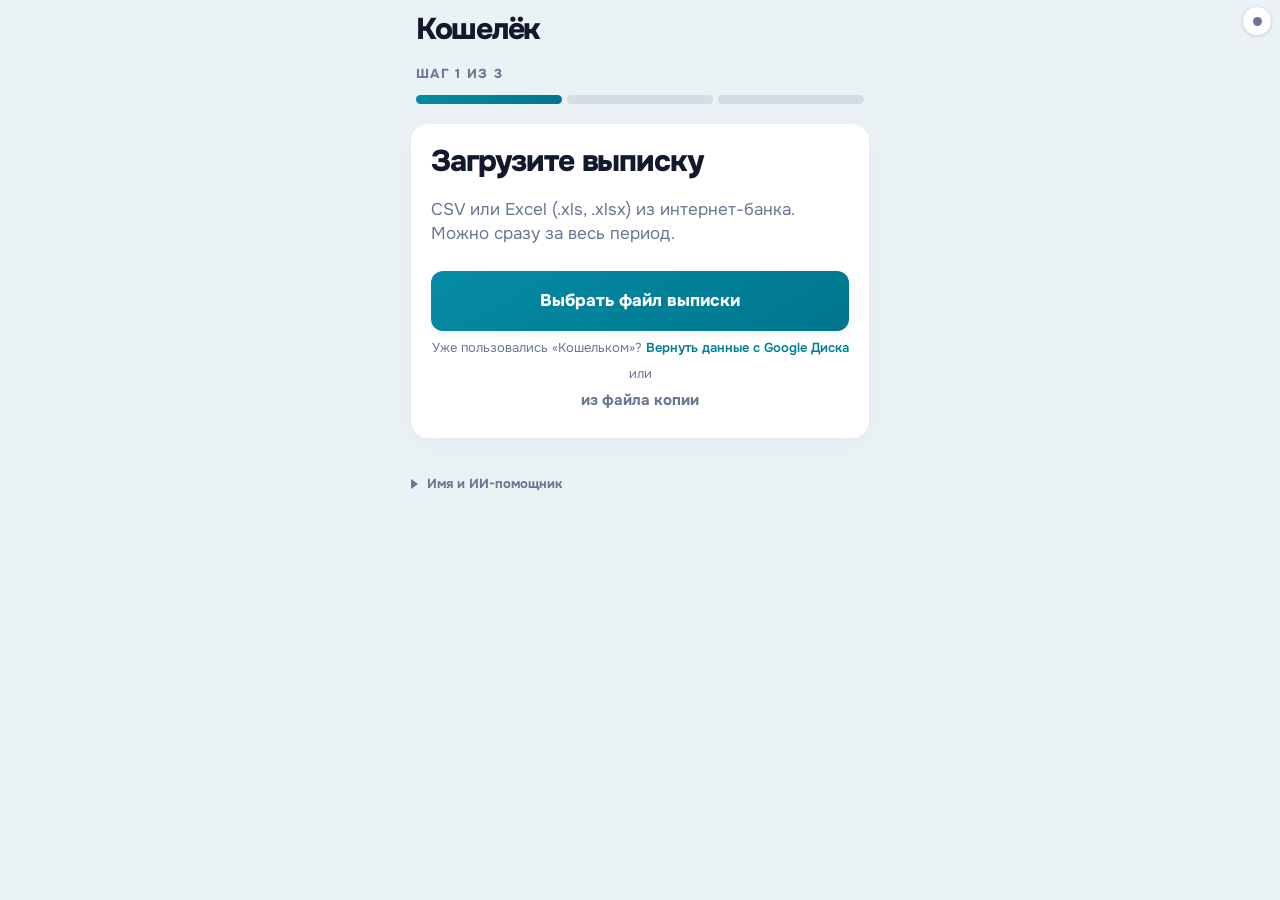
==== koshelek/index.html @ f304fb63 "П15.9: подсказки про ключ Gemini не привязаны к началу «AIza» (у новых ключей другой формат) Co-Auth" ====
<!doctype html><html lang="ru"><head><meta charset="utf-8"><meta name=viewport content="width=device-width,initial-scale=1,viewport-fit=cover"><style>:root{color-scheme:light;box-sizing:border-box;}html{scroll-padding-top:env(safe-area-inset-top,0px)}body{margin:0;padding:0;font:14px -apple-system,BlinkMacSystemFont,sans-serif;background:#fff;color:#000}img{max-width:100%}[hidden]:not([hidden=until-found i]){display:none!important}</style>
<title>Кошелёк</title>
<meta name="theme-color" content="#0d5c6e">
<meta name="mobile-web-app-capable" content="yes"><meta name="apple-mobile-web-app-capable" content="yes">
<meta name="apple-mobile-web-app-title" content="Кошелёк">
<link rel="manifest" href="manifest.webmanifest">
<link rel="icon" href="icon-192.png?v=1"><link rel="apple-touch-icon" href="icon-192.png?v=1">
</head><body>
<script>window.KW_INDEX_BUILD="П15.9 · 12.11.2026";</script><script src="config.js"></script><script src="platform.js"></script>

<link rel="preconnect" href="https://fonts.googleapis.com">
<link rel="stylesheet" href="https://fonts.googleapis.com/css2?family=Onest:wght@400;500;600;700&display=swap">
<style>
/* Копия аппа для другого человека. Стиль «Панель» (П2): карточки на холодном сером, шрифт Onest, бирюзовый акцент.
   Телефон: сверка — одна строка в шапке, разделы — нижняя панель (4 + «Ещё»); компьютер — те же разделы вкладками сверху.
   Пояснения — по значку «i» (нажатие или наведение). Отклонение показывается цветом, стрелкой и словом. */
:root {
  --bg: #eef1f4; --surface: #ffffff; --ink: #14212b; --muted: #5b6873; --line: #dfe4e9;
  --accent: #0d5c6e; --accent-ink: #ffffff; --accent-soft: #dcecef;
  --ok: #2f7a4a; --ok-soft: #e3f1e7; --warn: #8a5d00; --warn-soft: #fbf0d6; --bad: #a83a2c; --bad-soft: #f8e4e1;
  --worse: #b34700; --worse-fill: #d55e00; --worse-soft: #fbe8da;
  --better: #00598c; --better-fill: #0072b2; --better-soft: #dbeaf5;
  --bar: #52697f; --track: #e6eaee; --band: #d3dbe3; --grid: #dfe4e9; --tick: #14212b; --inc: #1f7a68;
  --shadow: 0 1px 2px rgb(20 33 43 / .06);
  --r: 16px; --r-s: 12px; --tabh: 58px;
  --f: "Onest", system-ui, sans-serif;
}
@media (prefers-color-scheme: dark) { :root:not([data-theme="light"]) {
  --bg: #0f1519; --surface: #182128; --ink: #e5ebef; --muted: #96a3ae; --line: #2a3640;
  --accent: #5fb7c9; --accent-ink: #0b1a1f; --accent-soft: #173640;
  --ok: #6cc28c; --ok-soft: #173023; --warn: #e3b450; --warn-soft: #362b12; --bad: #ef8a7b; --bad-soft: #3b1e1a;
  --worse: #ff9d5c; --worse-fill: #f08235; --worse-soft: #3b2515; --better: #6cc0f2; --better-fill: #4aa8e0; --better-soft: #142f3e;
  --bar: #8aa3bb; --track: #24303a; --band: #33434f; --grid: #2a3641; --tick: #e5ebef; --inc: #5cc4af; --shadow: none; color-scheme: dark } }
:root[data-theme="dark"] {
  --bg: #0f1519; --surface: #182128; --ink: #e5ebef; --muted: #96a3ae; --line: #2a3640;
  --accent: #5fb7c9; --accent-ink: #0b1a1f; --accent-soft: #173640;
  --ok: #6cc28c; --ok-soft: #173023; --warn: #e3b450; --warn-soft: #362b12; --bad: #ef8a7b; --bad-soft: #3b1e1a;
  --worse: #ff9d5c; --worse-fill: #f08235; --worse-soft: #3b2515; --better: #6cc0f2; --better-fill: #4aa8e0; --better-soft: #142f3e;
  --bar: #8aa3bb; --track: #24303a; --band: #33434f; --grid: #2a3641; --tick: #e5ebef; --inc: #5cc4af; --shadow: none; color-scheme: dark }
/* П9.8: атрибут hidden сильнее любых правил display */
[hidden]:not([hidden=until-found i]) { display: none !important; }
*, *::before, *::after { box-sizing: border-box; }
body { background: var(--bg); color: var(--ink); font-family: var(--f); font-size: var(--fs-m); line-height: 1.45; -webkit-font-smoothing: antialiased; }
body::before { content: ""; position: fixed; inset: 0 0 auto; height: env(safe-area-inset-top, 0px); z-index: 10; background: var(--bg); }
.wrap { max-width: 760px; margin: 0 auto; padding-top: 10px; padding-bottom: calc(96px + env(safe-area-inset-bottom, 0px));
  padding-left: max(16px, env(safe-area-inset-left, 0px)); padding-right: max(16px, env(safe-area-inset-right, 0px));
  display: flex; flex-direction: column; gap: 12px; }
.wrap > *, #main > * { min-width: 0; }
#main { display: flex; flex-direction: column; gap: 12px; }
#main > section[role=tabpanel] { display: flex; flex-direction: column; gap: 12px; }
#main > section[role=tabpanel][hidden] { display: none; }
h1 { font-size: 1.3rem; font-weight: 700; margin: 0; letter-spacing: -.01em; }
h2 { font-size: var(--fs-l); font-weight: 600; margin: 0; text-wrap: balance; }
h3 { font-size: var(--fs-m); font-weight: 600; margin: 0; }
.num { font-variant-numeric: normal; }
.muted { color: var(--muted); }
.small { font-size: var(--fs-s); }
.vh { position: absolute !important; width: 1px; height: 1px; overflow: hidden; clip: rect(0 0 0 0); white-space: nowrap; opacity: 0; }

/* шапка: название + сверка одной кнопкой */
.head { display: flex; justify-content: space-between; align-items: center; gap: 6px 12px; flex-wrap: wrap; min-height: 44px; }
.head h1 { min-width: 0; overflow-wrap: anywhere; }
.recbtn { font: inherit; display: inline-flex; align-items: center; gap: 6px; background: none; border: 0; padding: 4px 0; color: var(--muted); cursor: pointer; }
.recbtn .pill::after { content: "▾"; font-size: .7em; margin-left: 2px; opacity: .7; }
.recbtn[aria-expanded="true"] .pill::after { content: "▴"; }
#updated { font-size: var(--fs-s); color: var(--muted); overflow-wrap: anywhere; }
.recpanel { background: var(--surface); border-radius: var(--r); padding: 12px 14px; display: grid; gap: 10px; box-shadow: var(--shadow); font-size: var(--fs-s); }

.banner { padding: 10px 12px; border-radius: var(--r-s); font-size: var(--fs-m); border-left: 3px solid var(--bad); background: var(--bad-soft); cursor: pointer; }
.busy { position: sticky; top: max(8px, env(safe-area-inset-top, 0px)); z-index: 6; display: flex; align-items: center; gap: 10px; padding: 11px 14px; border-radius: var(--r-s);
  font-size: var(--fs-m); font-weight: 500; background: var(--accent-soft); color: var(--ink); box-shadow: 0 4px 16px rgb(0 0 0 / .08); }
.busy::before, .spin::before, .btn.working::before, .run::before { content: ""; flex: none; width: 16px; height: 16px; border-radius: 50%; border: 2.5px solid var(--accent); border-right-color: transparent; display: inline-block; }
.busy.note::before { display: none; }
.busy.note { background: var(--ok-soft); color: var(--ink); }
.cat-name .cat-hint { font-size: var(--fs-s); font-weight: 400; opacity: .85; }
.cat-name .cat-hint::before { content: "· "; }
@media (prefers-reduced-motion: no-preference) { .busy::before, .spin::before, .btn.working::before, .run::before { animation: spin .8s linear infinite; } }
@keyframes spin { to { transform: rotate(360deg); } }
.run { display: flex; align-items: center; gap: 8px; }
.is-busy :is(.btn, .del, .mini, .go, .chip-btn, .filebtn):not(.keep) { pointer-events: none; }
.btn.working:disabled { opacity: 1; }
.is-busy .btn.primary:not(.working) { opacity: .55; }

.pill { display: inline-flex; align-items: center; gap: 6px; padding: 4px 10px; border-radius: 999px; font-size: var(--fs-s); font-weight: 600; white-space: nowrap; }
.pill.ok { background: var(--ok-soft); color: var(--ok); }
.pill.ok::before { content: "✓"; }
.pill.ok.quiet { font-size: 0; gap: 0; padding: 3px 7px; }
.pill.ok.quiet::before { font-size: var(--fs-s); }
.recbtn .pill.quiet::after { display: none; }
.pill.bad { background: var(--bad-soft); color: var(--bad); }
.pill.bad::before { content: "!"; font-weight: 700; }
.pill.warn { background: var(--warn-soft); color: var(--warn); }
.pill.info { background: var(--accent-soft); color: var(--accent); }
.alerts { display: grid; gap: 8px; }
.alerts:empty { display: none; }
.al { display: flex; gap: 6px 10px; align-items: center; justify-content: space-between; flex-wrap: wrap; padding: 10px 14px; border-radius: var(--r-s); font-size: var(--fs-m); background: var(--warn-soft); }
.al.bad { background: var(--bad-soft); }
.al.info { background: var(--accent-soft); }
/* П15.1 (R1): предпросмотр «для всех похожих» */
#eMarkerInfo .simlist { max-height: 220px; overflow: auto; margin: 8px 0; border: 1px solid var(--line); border-radius: var(--r-s); background: var(--surface); }
#eMarkerInfo .simrow { display: grid; grid-template-columns: auto minmax(0, 1fr) auto; gap: 8px; align-items: center; padding: 7px 10px; border-bottom: 1px solid var(--line); font-size: var(--fs-s); color: var(--ink); cursor: pointer; }
#eMarkerInfo .simrow:last-child { border-bottom: 0; }
#eMarkerInfo .simrow span { overflow: hidden; text-overflow: ellipsis; white-space: nowrap; }
#eMarkerInfo .simrow b { font-variant-numeric: normal; font-weight: 600; white-space: nowrap; }
#eMarkerInfo .simrow.sus { background: var(--warn-soft); }
#eMarkerInfo .simrow input, #eMarkerInfo .sim-sure input { width: 20px; height: 20px; accent-color: var(--accent); }
#eMarkerInfo .sim-bar { display: flex; gap: 14px; margin-top: 6px; }
#eMarkerInfo .sim-warn { margin-top: 6px; color: var(--worse); font-weight: 600; }
#eMarkerInfo .sim-sure { margin-top: 8px; font-weight: 600; }
.al-more { justify-self: start; font: inherit; font-size: var(--fs-s); font-weight: 600; color: var(--accent); background: var(--accent-soft); border: 0; border-radius: 999px; padding: 5px 12px; min-height: 32px; cursor: pointer; }
.al.neutral { background: var(--surface); box-shadow: var(--shadow); color: var(--ink); }
.al .go { font: inherit; font-size: var(--fs-s); font-weight: 600; background: var(--surface); border: 0; border-radius: 999px; padding: 6px 12px; min-height: 34px; color: var(--accent); cursor: pointer; }
details.more > summary { cursor: pointer; font-size: var(--fs-s); color: var(--muted); padding: 4px 0; }
details.more[open] > summary { margin-bottom: 8px; }
details.del-all > summary { color: var(--bad); font-weight: 600; border: 1px solid var(--line); border-radius: 12px; padding: 11px 14px; margin-top: 10px; list-style: none; text-align: center; }
.kv { display: grid; grid-template-columns: repeat(auto-fit, minmax(140px, 1fr)); gap: 8px 16px; }
.kv div { display: flex; flex-direction: column; min-width: 0; }
.kv span:first-child { font-size: var(--fs-s); color: var(--muted); }
.plain { margin: 6px 0 0; padding-left: 18px; font-size: var(--fs-s); color: var(--muted); display: grid; gap: 2px; }

/* разделы: нижняя панель на телефоне, вкладки сверху на компьютере */
.tabbar { position: fixed; left: 0; right: 0; bottom: 0; z-index: 8; background: var(--surface); border-top: 1px solid var(--line);
  display: grid; grid-template-columns: repeat(5, minmax(0, 1fr)); padding: 4px max(4px, env(safe-area-inset-right, 0px)) calc(6px + env(safe-area-inset-bottom, 0px)) max(4px, env(safe-area-inset-left, 0px)); }
.tabs { display: contents; }
.tabs button, .tab-more { font: inherit; font-size: clamp(.7rem, 3.4vw, .8rem); font-weight: 500; background: none; border: 0; min-height: 48px; padding: 4px 2px; color: var(--muted); cursor: pointer;
  display: flex; flex-direction: column; align-items: center; justify-content: center; gap: 2px; position: relative; border-radius: 10px; }
.tabs svg, .tab-more svg { width: 24px; height: 24px; fill: none; stroke: currentColor; stroke-width: 1.8; stroke-linecap: round; stroke-linejoin: round; }
.tabs button[aria-selected="true"], .tab-more.on { color: var(--accent); font-weight: 600; position: relative; }
.tabs button[aria-selected="true"]::before { content: ""; position: absolute; bottom: 4px; left: 50%; width: 44px; height: 3px; margin-left: -22px; border-radius: 3px; background: var(--accent); }
.tabs-more { display: none; position: absolute; right: 8px; bottom: calc(100% + 8px); flex-direction: column; min-width: 190px; background: var(--surface); border-radius: var(--r);
  box-shadow: 0 8px 30px rgb(0 0 0 / .18); padding: 6px; border: 1px solid var(--line); }
.tabbar.open .tabs-more { display: flex; }
.tabs-more button { flex-direction: row; justify-content: flex-start; gap: 12px; font-size: var(--fs-m); min-height: 48px; padding: 0 12px; }
button:focus-visible, select:focus-visible, input:focus-visible, textarea:focus-visible, summary:focus-visible, tr[tabindex]:focus-visible, .drop:focus-visible, label:focus-within > .switch { outline: 2px solid var(--accent); outline-offset: 2px; }
.qopen { font: inherit; font-size: var(--fs-s); font-weight: 600; display: inline-flex; align-items: center; gap: 6px; border: 0; border-radius: 999px; padding: 6px 12px; min-height: 36px; background: var(--worse-soft, var(--warn-soft)); color: var(--ink); cursor: pointer; }
.qopen .badge { position: static; }
.badge { font-size: .68rem; font-weight: 700; background: var(--worse-fill); color: #fff; border-radius: 999px; padding: 0 6px; min-width: 18px; line-height: 18px; text-align: center; position: absolute; top: 2px; left: calc(50% + 6px); }
@media (min-width: 720px) {
  .wrap { padding-bottom: 48px; max-width: 860px; }
  .tabbar { position: sticky; top: env(safe-area-inset-top, 0px); bottom: auto; display: flex; gap: 2px; padding: 4px; border: 0; border-radius: var(--r); box-shadow: var(--shadow); }
  .tabs { display: flex; gap: 2px; flex: 1 1 auto; overflow-x: auto; scrollbar-width: none; }
  .tabs-more { display: contents; }
  .tab-more { display: none; }
  .tabs button, .tabs-more button { flex: none; flex-direction: row; font-size: var(--fs-m); min-height: 40px; padding: 0 10px; gap: 6px; white-space: nowrap; }
  .tabs svg { width: 18px; height: 18px; }
  .tabs button[aria-selected="true"] { background: var(--accent-soft); }
  .badge { position: static; }
}

.tablewrap { overflow-x: auto; background: var(--surface); border-radius: var(--r); box-shadow: var(--shadow); }
table { border-collapse: collapse; width: 100%; font-size: var(--fs-m); }
th, td { padding: 10px 12px; text-align: right; white-space: nowrap; border-bottom: 1px solid var(--line); }
th:first-child, td:first-child { text-align: left; }
th { font-size: var(--fs-s); color: var(--muted); font-weight: 500; }
tr:last-child td { border-bottom: 0; }
td.neg { color: var(--bad); }
#sumTable th:first-child, #sumTable td:first-child { position: sticky; left: 0; background: var(--surface); z-index: 1; }
td.c-name { white-space: normal; }
.th-short { display: none; }
.mstat { display: block; font-size: var(--fs-s); line-height: 1.2; color: var(--muted); }
.mstat.open { color: var(--warn); }

.filters { display: flex; gap: 8px; flex-wrap: wrap; }
select, input, textarea { font: inherit; color: var(--ink); background: var(--surface); border: 1px solid var(--line); border-radius: var(--r-s); padding: 10px 12px; min-height: 44px; }
textarea { min-height: 0; }
.filters input { flex: 1 1 180px; min-width: 0; }
.filters select { min-width: 0; max-width: 100%; flex: 1 1 140px; }

.ops { display: flex; flex-direction: column; background: var(--surface); border-radius: var(--r); box-shadow: var(--shadow); overflow: hidden; }
.op { display: grid; grid-template-columns: minmax(0, 1fr) auto; gap: 3px 12px; padding: 12px 14px; border-bottom: 1px solid var(--line); text-align: left; background: none; border-left: 0; border-right: 0; border-top: 0; font: inherit; color: inherit; width: 100%; min-width: 0; }
button.op { cursor: pointer; }
.op:last-child { border-bottom: 0; }
button.op:hover { background: var(--accent-soft); }
.op .cp { font-weight: 500; overflow: hidden; text-overflow: ellipsis; white-space: nowrap; min-width: 0; }
.op .amt { text-align: right; font-variant-numeric: normal; font-weight: 500; }
.op .amt.in { color: var(--ok); }
.cn-hist { flex: 1 1 100%; font-size: var(--fs-s); }
.cn-hist summary { cursor: pointer; color: var(--muted); padding: 4px 0; }
.cn-tab { width: 100%; border-collapse: collapse; margin-top: 6px; font-size: var(--fs-s); }
.cn-tab th { text-align: left; font-weight: 500; color: var(--muted); padding: 4px 6px; border-bottom: 1px solid var(--line); }
.cn-tab td { padding: 6px; border-bottom: 1px solid var(--line); vertical-align: top; }
.cn-tab th:not(:first-child), .cn-tab td.num { text-align: right; }
.cn-tab tr.un td:last-child { color: var(--bad); }
.up-hist { margin-top: 14px; }
/* П10.2: единый раскрывающий ряд — стрелка слева, один размер шрифта; нажатие раскрывает список */
.fold, .up-hist > summary { display: flex; align-items: center; gap: 8px; width: 100%; box-sizing: border-box; font: inherit; font-size: var(--fs-m); font-weight: 600; line-height: 1.3; color: var(--ink); text-align: left;
  background: var(--bg); border: 0; border-radius: var(--r-s); padding: 10px 12px; cursor: pointer; list-style: none; }
.up-hist > summary::-webkit-details-marker { display: none; }
.fold::before, .up-hist > summary::before { content: "▸"; color: var(--muted); width: 1em; flex: none; }
.fold[aria-expanded="true"]::before, .up-hist[open] > summary::before { content: "▾"; }
/* П10.3: ряд внизу списка — раскрыт: одно слово «Свернуть», без стрелки; нажатие убирает раскрытые строки */
.fold.end[aria-expanded="true"] { color: var(--accent); }
.fold.end[aria-expanded="true"]::before { content: none; }
.ops .fold, #prelimList .fold, #sRules .fold { border-radius: 0; border-bottom: 1px solid var(--line); }
.bal-date { margin: -8px 0 0; }
.inc-sum { display: flex; flex-direction: column; background: var(--surface); border-radius: var(--r); box-shadow: var(--shadow); overflow: hidden; }
.inc-g { border-bottom: 1px solid var(--line); }
.inc-g:last-child { border-bottom: 0; }
.inc-g > summary { display: grid; grid-template-columns: minmax(0, 1fr) auto; gap: 2px 12px; padding: 12px 14px; cursor: pointer; list-style: none; }
.inc-g > summary::-webkit-details-marker { display: none; }
.inc-g > summary .n::before { content: "▸ "; color: var(--muted); }
.inc-g[open] > summary .n::before { content: "▾ "; }
.inc-sum .n { font-weight: 600; }
.inc-sum summary .num { text-align: right; color: var(--ok); font-weight: 600; font-variant-numeric: normal; }
.inc-sum .b { grid-column: 1 / -1; font-size: var(--fs-s); color: var(--muted); }
.inc-g .ops { box-shadow: none; border-radius: 0; border-top: 1px solid var(--line); background: var(--bg); }
.inc-g .op { padding-left: 28px; }
.op .meta { display: flex; gap: 6px; flex-wrap: wrap; align-items: center; font-size: var(--fs-s); color: var(--muted); min-width: 0; }
.chip { font-size: var(--fs-s); padding: 2px 8px; border-radius: 999px; background: var(--accent-soft); color: var(--accent); overflow-wrap: anywhere; }
.chip.q { background: var(--warn-soft); color: var(--warn); }
.chip.edit { background: var(--warn-soft); color: var(--warn); }
.chip.done { background: var(--ok-soft); color: var(--ok); }
.chip.move { background: var(--track); color: var(--muted); }
.chip.bad { background: var(--bad-soft); color: var(--bad); }
.cand-h { display: flex; justify-content: space-between; align-items: center; gap: 8px 12px; flex-wrap: wrap; }
.cand { display: flex; flex-direction: column; gap: 6px; padding: 12px 14px; border-bottom: 1px solid var(--line); min-width: 0; }
.cand:last-child { border-bottom: 0; }
.cand-t { display: flex; justify-content: space-between; align-items: baseline; gap: 12px; }
.cand-p { font-weight: 600; overflow-wrap: anywhere; min-width: 0; }
.cand-t .muted { flex: none; }
.cand-c { font-size: var(--fs-m); color: var(--accent); }
.cand-a { display: flex; flex-wrap: wrap; gap: 8px; }
.cand-a .mini { flex: 1 1 0; }
/* примеры в пустых полях — светлее и мельче, чтобы не путать с введённым */
::placeholder { color: var(--muted); opacity: .55; font-size: .9em; }
/* «Внести»: после разбора поле и фото приглушены, кнопка «Разобрано» не активна, пока ввод не изменят */
#inForm.parsed #inText, #inForm.parsed #inDrop { opacity: .5; }
#inText { height: 52px; resize: vertical; }
.in-row { display: flex; gap: 8px; align-items: stretch; }
.in-row .drop { flex: 1 1 auto; min-width: 0; padding: 6px 8px 6px 12px; }
.in-row > .inline { flex: none; flex-wrap: nowrap; }
.in-row .drop { flex-wrap: nowrap; gap: 8px; }
.in-row .drop > span { flex: 1 1 auto; font-size: var(--fs-s); }
.in-row .filebtn { min-height: 36px; padding: 6px 12px; }
#inMsg:empty { display: none; }
#inForm.parsed #inGo { background: var(--track); color: var(--muted); border-color: var(--track); opacity: 1; }
.empty { padding: 28px 16px; text-align: center; color: var(--muted); }
.more-btn { align-self: center; }

dialog { border: 0; border-radius: 20px; background: var(--surface); color: var(--ink); width: min(520px, calc(100vw - 24px)); max-height: calc(100vh - 32px); padding: 0; overflow: auto; box-shadow: 0 20px 60px rgb(0 0 0 / .3); }
dialog::backdrop { background: rgb(10 20 26 / .45); }
@media (max-width: 719px) { dialog { width: 100vw; max-width: 100vw; margin: auto 0 0; border-radius: 20px 20px 0 0; max-height: 90vh; padding-bottom: env(safe-area-inset-bottom, 0px); } }
.dlg { padding: 20px 18px; display: flex; flex-direction: column; gap: 12px; }
.dlg label { display: flex; flex-direction: column; gap: 4px; font-size: var(--fs-s); color: var(--muted); min-width: 0; }
.dlg .row, .row { display: flex; gap: 8px; justify-content: flex-end; align-items: center; flex-wrap: wrap; }
.dlg select, .dlg input[type=text], .dlg input[type=date], .dlg textarea { width: 100%; box-sizing: border-box; min-width: 0; }
.btn { font: inherit; font-weight: 600; border-radius: var(--r-s); padding: 10px 16px; min-height: 44px; border: 1px solid var(--line); background: var(--surface); color: var(--ink); cursor: pointer;
  display: inline-flex; align-items: center; justify-content: center; gap: 8px; }
.btn.primary { background: var(--accent); color: var(--accent-ink); border-color: var(--accent); }
.btn.primary.working::before { border-color: var(--accent-ink); border-right-color: transparent; }
.btn.quiet { color: var(--bad); }
.btn:disabled { opacity: .45; cursor: default; }
.desc { font-size: var(--fs-s); color: var(--muted); word-break: break-word; }
.note { font-size: var(--fs-s); color: var(--muted); }
.note.bad { color: var(--bad); }
.note.ok { color: var(--ok); }

/* подсказка «i» */
.ib { flex: none; font: 600 .78rem/1 var(--f); width: 22px; height: 22px; min-width: 22px; border-radius: 50%; border: 1.5px solid var(--muted); color: var(--muted); background: none;
  display: inline-grid; place-items: center; cursor: pointer; padding: 0; vertical-align: middle; position: relative; }
.ib::after { content: ""; position: absolute; inset: -11px; }
.ib[aria-expanded="true"] { background: var(--accent); border-color: var(--accent); color: var(--accent-ink); }
.tipbox { position: absolute; z-index: 30; background: var(--ink); color: var(--bg); font-size: var(--fs-s); line-height: 1.45; padding: 10px 12px; border-radius: var(--r-s); box-shadow: 0 8px 24px rgb(0 0 0 / .25); white-space: pre-line; }
.hrow { display: flex; align-items: center; justify-content: space-between; gap: 8px 12px; flex-wrap: wrap; min-width: 0; }
.hrow > :first-child { min-width: 0; }
.hl { display: inline-flex; align-items: center; gap: 8px; min-width: 0; }

/* Главная */
#hBody { display: flex; flex-direction: column; gap: 12px; }
.home-head { display: flex; align-items: center; justify-content: space-between; gap: 4px 12px; flex-wrap: wrap; }
.mnav { display: flex; align-items: center; gap: 4px; min-width: 0; }
.mnav h2 { margin: 0; white-space: nowrap; }
/* П15.1 (R12): выбор месяца списком — касание названия открывает список (раньше до начала истории ≈30 нажатий ‹) */
.mpick { position: relative; display: inline-flex; align-items: center; min-width: 0; }
.mpick select { position: absolute; inset: 0; width: 100%; height: 100%; opacity: 0; font-size: 16px; cursor: pointer; }
.mpick:has(select:not([hidden])) h2::after { content: " ▾"; color: var(--accent); font-size: .8em; }
#hdrMonth { flex: 1 1 auto; min-width: 0; display: flex; justify-content: center; }
#hdrMonth[hidden] { display: none; }
#hdrMonth .home-head { flex-wrap: nowrap; gap: 4px 10px; }
#hdrMonth .mnav h2 { font-size: var(--fs-m); }
#hdrMonth .mnav-b { width: 34px; height: 34px; font-size: 1.3rem; }
.head:has(#hdrMonth:not([hidden])):not(:has(#qOpen:not([hidden]))) { flex-wrap: nowrap; }
@media (max-width: 719px) { .head:has(#hdrMonth:not([hidden])):not(:has(#qOpen:not([hidden]))) { flex-wrap: wrap; } #hdrMonth { order: 3; flex: 1 0 100%; justify-content: space-between; } #hdrMonth .home-head { width: 100%; justify-content: space-between; } #hdrMonth .go-btn { white-space: nowrap; }
}
@media (max-width: 719px) { #hdrMonth { justify-content: flex-end; } #hdrMonth #fcSub { display: none; } #hdrMonth .mnav-b { width: 30px; } #hdrMonth .mnav h2 { font-size: var(--fs-m); } .head #updated { font-size: var(--fs-s); } }
.mnav-b { font: inherit; font-size: 1.5rem; font-weight: 700; line-height: 1; width: 40px; height: 40px; border-radius: 999px; border: 0; background: var(--accent-soft); color: var(--accent); cursor: pointer; position: relative; }
.mnav-b::after { content: ""; position: absolute; inset: -5px -3px; }
.mnav-b:hover { background: var(--accent); color: var(--accent-ink); }
.mnav-b:disabled { color: var(--muted); opacity: .35; cursor: default; background: transparent; }
.takeaway { margin: 0; font-size: var(--fs-m); line-height: 1.5; text-wrap: pretty; }
.card { background: var(--surface); border-radius: var(--r); padding: 14px 16px; display: flex; flex-direction: column; gap: 10px; min-width: 0; box-shadow: var(--shadow); }
.card h3 { margin: 0; }
.card .sub { margin: -4px 0 0; font-size: var(--fs-s); color: var(--muted); }
.lbl { font-size: var(--fs-s); color: var(--muted); }
.hero-big { display: block; font-size: 2.9rem; font-weight: 700; line-height: 1.05; letter-spacing: -.025em; font-variant-numeric: normal; }
.dev { display: inline-flex; align-items: center; gap: 6px; margin-top: 6px; font-size: var(--fs-m); font-weight: 600; padding: 4px 10px; border-radius: 999px; background: var(--track); color: var(--ink); }
.dev.worse { color: var(--worse); background: var(--worse-soft); }
.dev.better { color: var(--better); background: var(--better-soft); }
.quad { display: grid; grid-template-columns: repeat(2, minmax(0, 1fr)); gap: 12px 10px; }
.quad.three > :last-child { grid-column: 1 / -1; }
@media (min-width: 560px) { .quad { grid-template-columns: repeat(4, minmax(0, 1fr)); } .quad.three { grid-template-columns: repeat(3, minmax(0, 1fr)); } .quad.three > :last-child { grid-column: auto; } }
.quad > .kq { display: flex; flex-direction: column; gap: 1px; min-width: 0; text-align: left; font: inherit; color: inherit; background: var(--bg); border: 1px solid transparent; border-radius: 12px; padding: 8px 10px; cursor: pointer; }
.quad > .kq:hover { border-color: var(--line); }
.quad > .kq[aria-pressed="true"] { border-color: var(--accent); background: var(--accent-soft); }
.quad > .kq .lbl { font-size: var(--fs-s); line-height: 1.25; }
.quad > .kq.static { cursor: default; }
.quad b { font-size: 1.3rem; font-weight: 700; font-variant-numeric: normal; white-space: nowrap; }
.trio { display: grid; grid-template-columns: repeat(3, minmax(0, 1fr)); gap: 8px; }
.trio > div { display: flex; flex-direction: column; min-width: 0; }
.trio b { font-size: var(--fs-l); font-weight: 600; font-variant-numeric: normal; white-space: nowrap; }
.trio .k-d { font-size: var(--fs-s); line-height: 1.25; color: var(--muted); }
.trio .k-d.worse, .trio .k-d.better { font-weight: 600; }
.trio .k-d.worse { color: var(--worse); }
.trio .k-d.better { color: var(--better); }
.legend { list-style: none; margin: 0; padding: 0; display: flex; flex-wrap: wrap; gap: 4px 14px; font-size: var(--fs-s); color: var(--muted); }
.legend li { display: inline-flex; align-items: center; gap: 6px; min-width: 0; }
.legend b { font-weight: 600; color: var(--ink); font-variant-numeric: normal; }
.lg { flex: none; width: 14px; height: 10px; display: inline-block; border-radius: 3px; }
.lg.spent { background: var(--accent); }
.lg.exp { background: var(--accent-soft) repeating-linear-gradient(135deg, var(--accent) 0 2px, transparent 2px 5px); box-shadow: inset 0 0 0 1px var(--accent); }
.lg.left { background: var(--track); box-shadow: inset 0 0 0 1px var(--muted); }
.lg.over { background: var(--worse-fill); }
.lg.inc { background: none; box-shadow: inset 0 0 0 1.5px var(--ink); }
.lg.tick { width: 4px; height: 14px; background: var(--surface); box-shadow: 0 0 0 1.5px var(--tick); border-radius: 1px; margin: 0 6px; }
.lg.band { background: var(--band); }
.lg.fact { height: 6px; background: var(--bar); }
.lg.hatch { height: 6px; background: repeating-linear-gradient(135deg, var(--bar) 0 2px, transparent 2px 4px); box-shadow: inset 0 0 0 1px var(--bar); }
.lg.line { height: 0; border-top: 3px solid var(--accent); border-radius: 0; }
.lg.dash { height: 0; border-top: 2px dashed var(--muted); border-radius: 0; }
.lg.dot { height: 0; border-top: 3px dotted var(--accent); border-radius: 0; }
.lg.dinc { height: 0; border-top: 3px dotted var(--inc); border-radius: 0; }

.ibar-wrap { position: relative; padding-top: 6px; margin-bottom: 8px; }
.ibar-m.tk::after { top: 2px; bottom: 0; left: -2px; width: 4px; background: var(--surface); box-shadow: 0 0 0 1.5px var(--tick); border-radius: 1px; }
.ibar { display: flex; height: 14px; border-radius: 7px; overflow: hidden; background: var(--track); }
.ibar .seg { flex: 0 0 0; min-width: 0; height: 100%; }
.ibar .seg.spent { background: var(--accent); border-right: 2px solid var(--surface); }
.ibar .seg.exp { background: var(--accent-soft) repeating-linear-gradient(135deg, var(--accent) 0 3px, transparent 3px 7px); border-right: 2px solid var(--surface); }
.ibar .seg.left { flex: 1 1 0; background: var(--track); }
.ibar-m { position: absolute; top: 0; bottom: -4px; width: 0; pointer-events: none; }
.ibar-m::after { content: ""; position: absolute; top: 2px; bottom: 0; left: -1px; width: 2px; background: var(--tick); }
.ibar-m.cap::after { background: var(--worse-fill); }
.ibar-m span { display: none; position: absolute; top: 0; left: 0; font-size: var(--fs-s); color: var(--muted); white-space: nowrap; transform: translateX(-50%); }
.ibar-m.l span { transform: translateX(-1px); }
.ibar-m.r span { transform: translateX(calc(-100% + 1px)); }

.readout { margin: 0; font-size: var(--fs-s); min-height: 2.9em; font-variant-numeric: normal; }
.readout b { font-weight: 600; }
.sr { position: absolute; width: 1px; height: 1px; overflow: hidden; clip: rect(0 0 0 0); white-space: nowrap; }

.cat-head { display: flex; justify-content: space-between; align-items: center; gap: 8px 12px; flex-wrap: wrap; }
.cat-sw { margin: 2px 0 6px; display: flex; }
.cat-sw button { flex: 1 1 0; }
.bal-top { display: flex; justify-content: space-between; align-items: baseline; gap: 12px; }
.bal-top h3 { margin: 0; }
.bal-top b { font-size: 1.3rem; font-weight: 700; white-space: nowrap; }
.bal-sec { border-top: 1px solid var(--line); }
.bal-sec > summary, .bal-row { display: flex; justify-content: space-between; align-items: baseline; gap: 12px; padding: 12px 0; cursor: pointer; list-style: none; }
.bal-sec > summary::-webkit-details-marker { display: none; }
.bal-sec > summary span::before { content: "▸"; display: inline-block; width: 1.1em; font-size: var(--fs-l); line-height: 1; color: var(--accent); flex: none; }
.bal-sec[open] > summary span::before { content: "▾"; }
.bal-sec > summary b, .bal-row b { font-weight: 600; white-space: nowrap; }
.bal-row { border-top: 1px solid var(--line); cursor: default; }
.cash-tile { display: flex; justify-content: space-between; align-items: baseline; gap: 12px; width: 100%; text-align: left; font: inherit; color: inherit; background: var(--surface); border: 0; border-radius: var(--r); box-shadow: var(--shadow); padding: 16px; cursor: pointer; }
.cash-tile span { font-weight: 600; }
.cash-tile span::before { content: "▸"; display: inline-block; width: 1.1em; font-size: var(--fs-l); line-height: 1; color: var(--accent); flex: none; }
.cash-tile[aria-expanded="true"] span::before { content: "▾"; }
.prelim-h { display: flex; justify-content: space-between; align-items: baseline; gap: 12px; }
.prelim-h .num { white-space: nowrap; }
.rule-sw { display: flex; margin: 6px 0 8px; }
.rule-sw button { flex: 1 1 0; }
.op.acc1 { padding-block: 10px; }
.acc-row { display: flex; justify-content: space-between; align-items: center; gap: 10px; padding: 8px 0; border-bottom: 1px solid var(--line); }
.acc-row select { min-height: 40px; font: inherit; max-width: 48%; }
.acc-row .cp { overflow-wrap: anywhere; }
.cash-fn { display: flex; flex-direction: column; gap: 12px; }
.cn-box { display: flex; flex-direction: column; gap: 10px; }
.cn-box .ops, .cn-box .tablewrap { box-shadow: none; border: 1px solid var(--line); }
.cn-h { margin: 0; }
.cn-row { display: flex; align-items: baseline; gap: 4px; width: 100%; text-align: left; font: inherit; font-weight: 600; color: inherit; background: none; border: 0; padding: 2px 0; cursor: pointer; }
.cn-row span::before { content: "▸"; display: inline-block; width: 1.1em; font-size: var(--fs-l); line-height: 1; color: var(--accent); }
.cn-row[aria-expanded="true"] span::before { content: "▾"; }
.cn-corr { display: flex; flex-direction: column; gap: 12px; }
.more-row { width: 100%; font: inherit; font-size: var(--fs-m); font-weight: 600; color: var(--accent); background: var(--bg); border: 0; border-radius: var(--r-s); padding: 10px 12px; cursor: pointer; }
.cash-tile b { font-size: 1.4rem; font-weight: 700; white-space: normal; text-align: right; min-width: 0; }
.cash-tile span { min-width: 0; }
@media (max-width: 420px) { .cash-tile b { font-size: var(--fs-l); } }
.seg-ctl { display: inline-flex; background: var(--track); border-radius: 999px; padding: 3px; }
.seg-ctl button { font: inherit; font-size: var(--fs-s); font-weight: 500; background: none; border: 0; border-radius: 999px; padding: 6px 12px; min-height: 36px; color: var(--muted); cursor: pointer; }
.seg-ctl button[aria-pressed="true"] { background: var(--surface); color: var(--ink); font-weight: 600; box-shadow: 0 1px 3px rgb(0 0 0 / .12); }
.cats { list-style: none; margin: 0; padding: 0; --step: 25%; }
.cat { border-top: 1px solid var(--line); }
.cat:first-child { border-top: 0; }
.cat.sep { border-top: 2px solid var(--line); margin-top: 4px; }
.cat.worse { --bar: var(--worse-fill); }
.cat.better { --bar: var(--better-fill); }
.cat-btn { display: grid; grid-template-columns: minmax(0, 1fr) auto; grid-template-areas: "n v" "b b"; gap: 8px 10px; align-items: center; width: 100%; min-height: 48px; padding: 11px 2px 10px; text-align: left; font: inherit; color: inherit; background: none; border: 0; border-radius: 8px; cursor: pointer; }
.cat-btn:hover { background: var(--accent-soft); }
.cat-name { grid-area: n; display: flex; align-items: center; gap: 4px 8px; flex-wrap: wrap; font-weight: 500; min-width: 0; }
.cat-name::before { content: "▸"; display: inline-block; width: 1.1em; font-size: var(--fs-l); line-height: 1; color: var(--accent); flex: none; }
.cat-btn[aria-expanded="true"] .cat-name::before { content: "▾"; }
.cat-val { grid-area: v; font-weight: 600; font-variant-numeric: normal; white-space: nowrap; text-align: right; }
.cat-val small { font-size: var(--fs-s); font-weight: 400; color: var(--muted); margin-left: 6px; }
.chip-d { font-variant-numeric: normal; font-size: var(--fs-s); font-weight: 600; padding: 2px 8px; border-radius: 999px; white-space: nowrap; background: var(--track); color: var(--ink); }
.chip-d.worse { background: var(--worse-soft); color: var(--worse); }
.chip-d.better { background: var(--better-soft); color: var(--better); }
.legend .chip-d { font-size: var(--fs-s); }
.cat.worse .chip-d { background: var(--worse-soft); color: var(--worse); }
.cat.better .chip-d { background: var(--better-soft); color: var(--better); }
.bl { grid-area: b; position: relative; height: 12px; border-radius: 6px; background-color: var(--track); background-image: linear-gradient(to right, var(--grid) 1px, transparent 1px); background-size: var(--step) 100%; }
.bl i { position: absolute; display: block; }
.bl .band { top: 0; bottom: 0; background: var(--band); border-radius: 6px; }
.bl .fact { left: 0; top: 3px; height: 6px; background: var(--bar); border-radius: 3px; }
.bl .exp { top: 3px; height: 6px; background: repeating-linear-gradient(135deg, var(--bar) 0 2px, transparent 2px 4px); box-shadow: inset 0 0 0 1px var(--bar); border-radius: 0 3px 3px 0; }
.bl .tick { top: -4px; bottom: -4px; width: 4px; margin-left: -2px; background: var(--surface); box-shadow: 0 0 0 1.5px var(--tick); border-radius: 1px; }
@media (min-width: 560px) { .cat-btn { grid-template-columns: 170px minmax(0, 1fr) 150px; grid-template-areas: "n b v"; } }
.cat-det { padding: 2px 2px 14px 16px; display: grid; gap: 12px; font-size: var(--fs-s); }
.det-sum.three { grid-template-columns: repeat(3, minmax(0, 1fr)); }
.plan { display: flex; flex-direction: column; gap: 6px; }
.plan-h { width: 100%; font: inherit; color: inherit; border: 0; cursor: pointer; text-align: left; display: flex; justify-content: space-between; align-items: baseline; gap: 12px; padding: 10px 0; background: none; font-weight: 600; }
.plan-h b { white-space: nowrap; }
.plan-a { display: flex; gap: 8px; }
.plan-a { gap: 16px; }
.bills-s { display: flex; justify-content: space-between; align-items: baseline; gap: 12px; list-style: none; }
.bills-s::-webkit-details-marker { display: none; }
.bills-s b { white-space: nowrap; }
.bills-s { font-size: var(--fs-l); font-weight: 600; }
.bills-s > span::before { content: "▸"; display: inline-block; width: 1.1em; font-size: var(--fs-l); line-height: 1; color: var(--accent); flex: none; }
.bills[open] .bills-s > span::before { content: "▾"; }
.det-sum { display: grid; grid-template-columns: repeat(auto-fit, minmax(118px, 1fr)); gap: 8px 14px; }
.det-sum div { display: flex; flex-direction: column; min-width: 0; }
.det-sum span:first-child, .det-h { font-size: var(--fs-s); color: var(--muted); font-weight: 500; }
.det-sum span.num { font-weight: 600; }
.det-h { margin: 0 0 4px; }
.det-list { list-style: none; margin: 0; padding: 0; display: grid; gap: 6px; }
.det-list li { display: grid; grid-template-columns: auto 1fr; gap: 0 10px; align-items: baseline; }
.det-list .b { grid-column: 2; font-size: var(--fs-s); color: var(--muted); }
.hist svg { display: block; width: 100%; height: auto; max-height: 150px; overflow: visible; }
.hist text { font-size: 10px; fill: var(--muted); font-family: var(--f); }
.hist .hf { fill: var(--bar); }
.hist .hx { stroke: var(--bar); stroke-width: 1; }
.hist .pat { fill: var(--bar); }
.hist .halo { paint-order: stroke; stroke: var(--surface); stroke-width: 3px; stroke-linejoin: round; }
.hist .t-end { fill: var(--ink); font-weight: 600; }
.hist .avg { stroke: var(--tick); stroke-width: 1.2; stroke-dasharray: 4 3; }
.hist .zero { stroke: var(--muted); stroke-width: 1; }
.hist .hit { cursor: pointer; -webkit-tap-highlight-color: transparent; }
.hist .hf.sel { fill: var(--accent); }
.hist .hx.sel { stroke: var(--accent); stroke-width: 2; }
.hist .hsel { margin: 4px 0 0; font-size: var(--fs-s); color: var(--muted); min-height: 1.6em; }
.hist .hsel b { color: var(--ink); font-weight: 600; }
.cat-det .ops { box-shadow: none; border: 1px solid var(--line); }
.op.cmp { grid-template-columns: auto minmax(0, 1fr) auto; align-items: baseline; gap: 0 10px; padding: 9px 10px; }
.op.cmp .d { color: var(--muted); font-size: var(--fs-s); }
.det-act { display: flex; gap: 8px; flex-wrap: wrap; align-items: center; }
.bills > summary { cursor: pointer; font-weight: 600; }
.bills[open] > summary { margin-bottom: 8px; }
.xlist { gap: 0; }
.xlist li.xl { display: block; }
.xrow { display: grid; grid-template-columns: minmax(0, 1fr) auto; gap: 2px 10px; align-items: baseline; width: 100%; padding: 9px 6px; margin: 0; background: none; border: 0; border-bottom: 1px solid var(--line); border-radius: 0; font: inherit; color: inherit; text-align: left; cursor: pointer; }
.xlist li:last-child .xrow { border-bottom: 0; }
.xrow:hover { background: var(--accent-soft); }
.xrow .num { font-weight: 600; text-align: right; white-space: nowrap; }
.xrow .xn { font-weight: 500; }
.chev { display: inline-block; width: 1.1em; font-size: var(--fs-l); line-height: 1; color: var(--accent); flex: none; }
.xrow .xn { min-width: 0; overflow-wrap: anywhere; }
.xrow .xgo { color: var(--muted); font-size: var(--fs-l); line-height: 1; }
.xrow .b { grid-column: 1 / -1; display: flex; flex-wrap: wrap; gap: 4px 8px; align-items: center; font-size: var(--fs-s); color: var(--muted); }
.linkbtn { font: inherit; font-size: var(--fs-s); font-weight: 600; color: var(--accent); background: none; border: 0; padding: 6px 0; min-height: 34px; cursor: pointer; }
.xopts { display: grid; gap: 8px; }
.xlist li.sub .xrow { padding-left: 28px; }
.linkbtn.danger { color: var(--bad); }
.prop.compact { display: grid; grid-template-columns: auto minmax(0, 1fr); gap: 10px; align-items: center; }
.prop-sum { display: grid; grid-template-columns: minmax(0, 1fr) auto; gap: 2px 8px; width: 100%; text-align: left; background: none; border: 0; padding: 4px 0; font: inherit; color: inherit; cursor: pointer; }
.prop-sum > span:first-child { overflow-wrap: anywhere; }
.prop-sum .small { grid-column: 1; }
.prop-sum .xgo { grid-column: 2; grid-row: 1 / span 2; align-self: center; color: var(--muted); font-size: var(--fs-l); }
.budget { margin: 10px 0 0; padding: 10px 12px; border-radius: var(--r-s); background: var(--accent-soft); font-size: var(--fs-m); }
.budget b { font-variant-numeric: normal; }
.budget.worse { background: var(--warn-soft); }
.bal-list { gap: 0; }
.bal-list li { grid-template-columns: minmax(0, 1fr) auto; padding: 8px 0; border-bottom: 1px solid var(--line); align-items: baseline; }
.bal-list li .b { grid-column: 1 / -1; }
.bal-list li .num { font-weight: 600; text-align: right; }
.bal-list li.tot { border-bottom: 0; font-weight: 700; }
.bal-cash { display: grid; gap: 8px; margin-top: 8px; }
.cashnow { display: flex; flex-wrap: wrap; gap: 10px 12px; align-items: center; justify-content: space-between; background: var(--surface); border-radius: var(--r); padding: 14px 16px; box-shadow: var(--shadow); }
.cashnow .cn-main { display: flex; flex-direction: column; gap: 2px; min-width: 0; flex: 1 1 200px; }
.cashnow .cn-main b { font-size: 1.35rem; font-weight: 700; }
.cashnow .cn-form { flex: 1 1 100%; margin-top: 0; }
#cashMonths td.unk { color: var(--muted); }
.al .gos { display: inline-flex; gap: 6px; flex-wrap: wrap; }
.bal-cash label { display: flex; flex-direction: column; gap: 4px; font-size: var(--fs-s); color: var(--muted); }
.fp-note { margin: 8px 0 0; padding: 8px 10px; border-radius: var(--r-s); background: var(--warn-soft); color: var(--ink); font-size: var(--fs-s); }
.miss-note { margin: 4px 0 0; }
#hMiss > summary { cursor: pointer; display: flex; align-items: center; min-height: 32px; }
.ready p { margin: 0; }
.ready .row { margin-top: 8px; }
#hReady { border-left: 4px solid var(--warn); }
.cat.undef .cat-btn { cursor: pointer; }
.cat.undef .cat-name { color: var(--warn); }
.sub-tree { display: grid; gap: 2px; }
.sub-tree details > summary { display: flex; justify-content: space-between; gap: 8px; cursor: pointer; padding: 6px 0; font-size: var(--fs-m); }
.sub-tree details details { margin-left: 14px; }
.sub-tree details details > summary { font-size: var(--fs-s); color: var(--muted); }
.sub-tree .ops { margin: 2px 0 6px 14px; }
.miss-list { gap: 0; }
.miss-list li { display: grid; grid-template-columns: minmax(0, 1fr) auto; gap: 2px 10px; padding: 10px 0; border-bottom: 1px solid var(--line); align-items: baseline; }
.miss-list li:last-child { border-bottom: 0; }
.miss-list .xn { min-width: 0; overflow-wrap: anywhere; font-weight: 500; }
.miss-list .num { font-weight: 600; }
.miss-list .b { grid-column: 1 / -1; font-size: var(--fs-s); color: var(--muted); }
.miss-act { grid-column: 1 / -1; display: flex; flex-wrap: wrap; gap: 6px; margin-top: 6px; }
.miss-act .mini { min-height: 36px; }
.skips > summary { cursor: pointer; padding: 6px 0; }
.skips ul { list-style: none; margin: 0; padding: 0; }
.skips li { display: flex; justify-content: space-between; align-items: center; gap: 10px; border-top: 1px solid var(--line); }
.skips li > span { min-width: 0; overflow-wrap: anywhere; }
.xopts .btn { width: 100%; }
.rgrp { border-bottom: 1px solid var(--line); }
.rgrp > summary { display: flex; align-items: center; gap: 8px; padding: 12px 14px; cursor: pointer; font-weight: 600; list-style: none; }
.rgrp > summary::-webkit-details-marker { display: none; }
.rgrp > summary::before { content: "▸"; color: var(--muted); width: 1em; }
.rgrp[open] > summary::before { content: "▾"; }
.rgrp > summary .n { margin-left: auto; color: var(--muted); font-weight: 500; font-variant-numeric: normal; }
.rgrp .op { padding-left: 32px; }
.rule-q { width: 100%; box-sizing: border-box; margin-bottom: 8px; }
.savest { display: inline-flex; align-items: center; gap: 6px; font-size: var(--fs-s); color: var(--muted); }
.savest.run::before { width: 10px; height: 10px; border-width: 2px; }
.savest.err { color: var(--bad); font-weight: 600; }
.bill-add { display: grid; gap: 8px; margin-top: 12px; padding-top: 12px; border-top: 1px solid var(--line); }
.bill-grid { display: grid; grid-template-columns: minmax(0, 1.4fr) minmax(0, .8fr); gap: 8px; }
.bill-grid input, .bill-grid select { width: 100%; min-width: 0; }
@media (min-width: 640px) { .bill-grid { grid-template-columns: minmax(0, 1.4fr) minmax(0, .6fr) minmax(0, 1fr) minmax(0, 1.2fr); } }
.chip-btn { font: inherit; font-size: var(--fs-s); font-weight: 600; border: 0; background: var(--accent-soft); color: var(--accent); border-radius: 999px; padding: 6px 14px; min-height: 40px; cursor: pointer; }
tr.detail td { white-space: normal; text-align: left; background: var(--bg); font-size: var(--fs-s); }
tr.detail ul { margin: 0; padding-left: 18px; display: grid; gap: 2px; }
tr.detail .b { color: var(--muted); }
.mgrid { display: grid; grid-template-columns: repeat(auto-fit, minmax(150px, 1fr)); gap: 6px 14px; }
.mcard { display: grid; gap: 10px; }
.mcard .mhead { display: flex; justify-content: space-between; align-items: baseline; gap: 8px; flex-wrap: wrap; }
.mcard .mhead h3 { margin: 0; }
.mcard .mhead .mstat { display: inline; }
.mkv { display: grid; grid-template-columns: repeat(auto-fit, minmax(120px, 1fr)); gap: 8px 14px; }
.mkv div { display: flex; flex-direction: column; gap: 2px; }
.mkv span { font-size: var(--fs-s); color: var(--muted); }
.mkv b { font-size: var(--fs-l); font-variant-numeric: normal; }
.mkv b.neg { color: var(--bad); }
.mcard details summary { cursor: pointer; color: var(--accent); font-size: var(--fs-s); font-weight: 600; }
.mtab { padding-bottom: 8px; }
.mtab h3 { margin: 0; }
#sumTable tbody tr { cursor: pointer; }
#sumTable tbody tr:hover td { background: var(--accent-soft); }
.op-day.linkrow { width: 100%; border: 0; border-bottom: 1px solid var(--line); font: inherit; font-size: var(--fs-s); font-weight: 600; cursor: pointer; text-align: left; padding-bottom: 10px; }
.op-day.linkrow span:last-child { color: var(--accent); }
.op-day { display: flex; justify-content: space-between; gap: 8px; padding: 10px 14px 4px; font-size: var(--fs-s); font-weight: 600; color: var(--muted); border-bottom: 1px solid var(--line); background: var(--bg); }
.mgrid div { display: flex; justify-content: space-between; gap: 8px; }
.cashform { background: var(--surface); border-radius: var(--r); padding: 16px; display: flex; flex-direction: column; gap: 12px; box-shadow: var(--shadow); margin: 0; }
.cashgrid { display: grid; grid-template-columns: repeat(auto-fit, minmax(140px, 1fr)); gap: 10px; }
.cashform label { display: flex; flex-direction: column; gap: 4px; font-size: var(--fs-s); color: var(--muted); min-width: 0; }
.cashform input, .cashform select, .cashform textarea { width: 100%; box-sizing: border-box; min-width: 0; }
.cashform .row { justify-content: space-between; }
.cash-kind { align-self: flex-start; max-width: 100%; }
/* «Операции»: фильтры закреплены сверху при прокрутке; строки компактные — название и сумма, ниже одна строка категории */
.ask { gap: 8px; padding: 10px 12px; }
.ask-row { display: flex; gap: 8px; }
.ask-row input { flex: 1 1 auto; min-width: 0; }
.ask-row .btn { flex: none; }
.ask-ans { margin: 0; white-space: pre-line; overflow-wrap: anywhere; font-size: var(--fs-m); }
.ask-clr { min-width: 44px; padding: 10px 12px; color: var(--muted); }
.ask-ans.wait { color: var(--muted); }
.ask-ans.err { color: var(--bad); }
.ask-warn { color: var(--worse); }
#askOut .row { justify-content: space-between; }
#askCalc li { overflow-wrap: anywhere; }
#p-ops .filters { position: sticky; top: env(safe-area-inset-top, 0px); z-index: 5; background: var(--bg); padding: 8px 0; margin: -8px 0 0; }
#p-ops .filters select, #p-ops .filters input { min-height: 40px; padding: 8px 10px; }
@media (max-width: 719px) { #p-ops .filters select { flex: 1 1 40%; } #p-ops .filters input { flex: 1 1 100%; } }
@media (min-width: 720px) { #p-ops .filters { top: calc(env(safe-area-inset-top, 0px) + 56px); } }
#opsList .op { padding: 8px 14px; gap: 1px 10px; }
#opsList .op .cp { font-size: var(--fs-m); }
#opsList .op .meta { flex-wrap: nowrap; overflow: hidden; white-space: nowrap; gap: 6px; font-size: var(--fs-s); }
#opsList .op .meta > * { flex: none; }
#opsList .op .meta .chip:not(.q):not(.edit):not(.done) { background: none; padding: 0; color: var(--muted); font-size: var(--fs-s); flex: 0 1 auto; min-width: 0; overflow: hidden; text-overflow: ellipsis; }
#opsList .op-day { position: static; padding: 8px 14px 4px; }
.note-row { display: grid; grid-template-columns: minmax(0, 1fr) auto; gap: 10px; align-items: end; }
#cMsg:empty { display: none; }
label.check { display: flex; flex-direction: row; align-items: flex-start; gap: 10px; color: var(--ink); font-size: var(--fs-m); cursor: pointer; }
label.check input[type=checkbox]:not(.switch) { margin-top: 3px; flex: none; width: 20px; height: 20px; min-height: 0; accent-color: var(--accent); }
/* тумблер: флажок, который выглядит как переключатель */
input.switch { appearance: none; -webkit-appearance: none; flex: none; width: 46px; height: 28px; min-height: 0; border-radius: 999px; border: 0; padding: 0; margin: 0; background: var(--band); position: relative; cursor: pointer; transition: background .15s; }
input.switch::after { content: ""; position: absolute; top: 3px; left: 3px; width: 22px; height: 22px; border-radius: 50%; background: #fff; box-shadow: 0 1px 3px rgb(0 0 0 / .25); transition: transform .15s; }
input.switch:checked { background: var(--accent); }
input.switch:checked::after { transform: translateX(18px); }
input.switch:disabled { opacity: .5; }
@media (prefers-reduced-motion: reduce) { input.switch, input.switch::after { transition: none; } }
label.tg { display: flex; align-items: center; justify-content: space-between; gap: 12px; color: var(--ink); font-size: var(--fs-m); min-height: 44px; cursor: pointer; }
label.tg > span { min-width: 0; }
#cashMonths { margin-bottom: 0; }
.del, .mini { font: inherit; font-size: var(--fs-s); font-weight: 500; background: var(--track); border: 0; border-radius: 999px; color: var(--ink); padding: 6px 12px; min-height: 34px; cursor: pointer; }
.del[data-confirm="1"] { color: #fff; background: var(--bad); }
.mini.go-btn { color: var(--accent); background: var(--accent-soft); }
.acts { display: flex; gap: 6px; flex-wrap: wrap; justify-content: flex-end; align-items: start; }
.acts.wide { grid-column: 1 / -1; margin-top: 4px; }
.sub-h { margin: 6px 0 0; }
.okmsg { color: var(--ok); font-weight: 600; }
.errmsg { color: var(--bad); font-weight: 600; }
.drop { border: 1.5px dashed var(--band); border-radius: var(--r-s); padding: 12px 14px; display: flex; align-items: center; justify-content: space-between; gap: 8px 12px; flex-wrap: wrap; font-size: var(--fs-m); color: var(--muted); }
.drop > span { min-width: 0; overflow-wrap: anywhere; flex: 1 1 140px; }
.drop.over, .drop:focus { border-color: var(--accent); background: var(--accent-soft); outline: none; }
.drop.has { border-style: solid; border-color: var(--ok); color: var(--ink); }
.filebtn { position: relative; flex: none; }
.filebtn:focus-within { outline: 2px solid var(--accent); outline-offset: 2px; }
.prop { display: grid; grid-template-columns: auto 1fr; gap: 8px 10px; padding: 12px 14px; border-bottom: 1px solid var(--line); align-items: start; }
.prop:last-child { border-bottom: 0; }
.prop > input[type=checkbox] { width: 22px; height: 22px; min-height: 0; margin-top: 11px; accent-color: var(--accent); }
.prop-fields { display: grid; grid-template-columns: minmax(0, 1.3fr) minmax(0, 1fr); gap: 8px; min-width: 0; }
.prop-fields > :nth-child(n+3) { grid-column: 1 / -1; }
@media (min-width: 640px) { .prop-fields { grid-template-columns: repeat(3, minmax(0, 1fr)); } .prop-fields > :nth-child(n+3) { grid-column: auto; } }
.prop-fields input, .prop-fields select { width: 100%; min-width: 0; box-sizing: border-box; }
.prop .warn-line { grid-column: 2; font-size: var(--fs-s); color: var(--warn); }
.prop-actions { display: flex; justify-content: space-between; align-items: center; gap: 8px; flex-wrap: wrap; }
.lk { display: flex; gap: 10px; align-items: center; padding: 10px 14px; border-bottom: 1px solid var(--line); font-size: var(--fs-m); cursor: pointer; min-height: 48px; }
.lk:last-child { border-bottom: 0; }
#eRefBox, #rRefBox { display: grid; gap: 8px; }
#eRefPane, #rRefPane { display: grid; gap: 8px; }
.bal-list li.bal-why { display: block; padding: 0 0 8px; border-bottom: 1px solid var(--line); } .bal-why .small { display: block; line-height: 1.35; }
.reflist { max-height: 38vh; overflow: auto; border: 1px solid var(--line); border-radius: 12px; background: var(--card, #fff); }
.reflist .lk { padding: 8px 12px; min-height: 44px; }
.reflist .lk span.amt { margin-left: auto; white-space: nowrap; }
#foot { margin: 0; overflow-wrap: anywhere; }
.stamp-top { display: flex; align-items: center; gap: 6px 10px; flex-wrap: wrap; }

/* мастер, выписка, настройки */
.wiz { display: grid; gap: 14px; }
.wiz p { margin: 0; }
.wiz label:not(.check):not(.tg) { display: flex; flex-direction: column; gap: 4px; font-size: var(--fs-s); color: var(--muted); }
.lead { font-size: var(--fs-m); line-height: 1.5; }
/* П10: первый запуск — мастер из трёх шагов */
.wiz-step { font-size: var(--fs-s); font-weight: 600; letter-spacing: .06em; text-transform: uppercase; color: var(--muted); }
.wiz label.btn.wiz-go:not(.tg) { align-self: stretch; min-height: 52px; font-size: var(--fs-m); font-weight: 600; color: var(--accent-ink); flex-direction: row; justify-content: center; }
.wiz details.more { font-size: var(--fs-s); }
.wiz details.more[open] { display: grid; gap: 10px; }
/* П10.8: первый запуск — состояние на body.is-onb*, оформление — у .onbhead/.onbproc (раньше класс .onb делал body fixed) */
.onbhead { display: grid; gap: 8px; }
.steps { display: grid; grid-template-columns: repeat(3, 1fr); gap: 6px; }
.steps i { height: 6px; border-radius: 3px; background: var(--line); }
.steps i.on { background: var(--accent); }
.wiz-card { display: grid; gap: 14px; }
.wiz-card h2, .onbproc h2, #incCard h2 { margin: 0; font-size: 1.5rem; line-height: 1.2; }
.wiz-set > summary { list-style: none; cursor: pointer; color: var(--accent); font-weight: 600; text-decoration: underline; text-underline-offset: 3px; padding: 4px 0; }
.wiz-set > summary::-webkit-details-marker { display: none; }
.wiz-set[open] > summary { margin-bottom: 10px; }
.onbproc { display: grid; gap: 14px; }
.onbbox { display: grid; gap: 10px; background: var(--bg); border-radius: var(--r-s); padding: 14px 16px; }
.onbbox p { margin: 0; }
.onbbox > b { padding-bottom: 8px; border-bottom: 1px solid var(--line); }
.pbar { height: 10px; border-radius: 5px; background: var(--line); overflow: hidden; }
.pbar-in { height: 100%; width: 0; background: var(--accent); border-radius: 5px; transition: width .3s; }
#opStop { justify-self: stretch; min-height: 46px; }
body.is-onb .tabbar, body.is-onb #recBtn, body.is-onb #qOpen, body.is-onb #alerts, body.is-onb #upBox, body.is-onb #startCard, body.is-onb .home-head, body.is-onb #hdrMonth { display: none !important; }
body.is-onb1 #main > section[role=tabpanel] { display: none !important; }
body.is-onb2 #p-home > :not(#incCard) { display: none !important; }
#incCard { display: grid; gap: 14px; }
.incbox { display: grid; gap: 8px; border: 1px solid var(--line); border-radius: var(--r-s); padding: 14px; }
.incbox h3 { margin: 0; font-size: var(--fs-l); }
.incbox p { margin: 0; }
.incper { font-weight: 600; color: var(--muted); padding-top: 8px; border-top: 1px solid var(--line); }
#incCard .inc-row { background: var(--bg); border-radius: var(--r-s); padding: 12px 14px; display: grid; gap: 4px; border-bottom: 0; }
#incCard .inc-row label { display: grid; grid-template-columns: auto minmax(0, 1fr) auto; gap: 12px; align-items: start; }
#incCard .inc-row .cpn { display: grid; gap: 2px; }
#incCard .inc-row .num { font-weight: 600; white-space: nowrap; }
#incCard .inc-list { display: grid; gap: 8px; }
.inc-pur { margin-left: 36px; }
.inc-pur > summary { list-style: none; color: var(--accent); cursor: pointer; font-size: var(--fs-m); text-decoration: underline; text-underline-offset: 3px; }
.inc-pur > summary::-webkit-details-marker { display: none; }
#incNone { justify-self: start; text-decoration: underline; text-underline-offset: 3px; }
.incgo { position: sticky; bottom: 0; padding: 8px 0; background: linear-gradient(transparent, var(--surface) 30%); }
.incgo .btn { width: 100%; min-height: 50px; }
/* до первой выписки: «Траты вне выписки», «Наличные» и прогноз не показываются */
body.nostmt #inForm, body.nostmt #t-cash, body.nostmt #propBox { display: none !important; }
body.nostmt .tabbar { grid-template-columns: repeat(4, minmax(0, 1fr)); }
.q-sec { margin: 6px 0 0; font-size: var(--fs-s); font-weight: 600; color: var(--muted); }
.percards { display: grid; gap: 12px; }
.percard { display: grid; gap: 8px; }
.percard h3 { margin: 0; font-size: var(--fs-l); }
.percard p { margin: 0; }
.perok { background: var(--ok-soft); color: var(--ok); border-radius: var(--r-s); padding: 8px 12px; text-align: center; font-weight: 500; }
.per-act { display: grid; gap: 8px; }
.per-act.two { grid-template-columns: 1fr 1fr; }
.per-act .btn { min-height: 46px; width: 100%; }
@media (max-width: 360px) { .per-act.two { grid-template-columns: 1fr; } }
.opsq { display: flex; align-items: center; justify-content: space-between; gap: 12px; background: var(--surface); border-radius: var(--r); box-shadow: var(--shadow); padding: 10px 14px; font-weight: 500; }
.imp-blk { display: grid; gap: 2px; padding: 10px 12px; border-radius: var(--r-s); background: var(--bg); font-size: var(--fs-m); }
.imp-blk b { font-weight: 600; }
.imp-blk .linkbtn { justify-self: start; margin-top: 2px; }
.ops .more-row { border-radius: 0; }
/* П10: пока ИИ меняет данные — остальное заморожено */
.ai-lock { position: fixed; inset: 0; z-index: 70; display: grid; place-items: center; padding: 24px 16px; background: rgb(10 20 26 / .45); }
.ai-lock-box { display: grid; gap: 10px; justify-items: center; text-align: center; max-width: 360px; width: 100%; background: var(--surface); color: var(--ink); border-radius: var(--r); padding: 22px 18px; box-shadow: 0 20px 60px rgb(0 0 0 / .3); }
.ai-lock-box p { margin: 0; }
.ai-lock-box .run { font-weight: 600; justify-content: center; }
#inDropText { white-space: nowrap; overflow: hidden; text-overflow: ellipsis; overflow-wrap: normal; }
.prop-fields .pnew { grid-column: 1 / -1; }
.imp { gap: 12px; }
.imp-sum { display: grid; grid-template-columns: repeat(auto-fit, minmax(140px, 1fr)); gap: 8px 16px; }
.imp-sum div { display: flex; flex-direction: column; min-width: 0; }
.imp-sum span:first-child { font-size: var(--fs-s); color: var(--muted); }
.imp-sum span.num { font-weight: 600; }
.trial td, .trial th { padding: 7px 8px; }
.trial td.t-cp { white-space: normal; text-align: left; min-width: 140px; }
.imp .tablewrap { box-shadow: none; border: 1px solid var(--line); }
.reasons { list-style: none; margin: 0; padding: 0; display: grid; gap: 8px; }
#impBox .reasons { margin: 10px 0 14px; }
#impBox .imp-sum { margin-bottom: 4px; }
.reasons li { padding: 10px 12px; border-radius: var(--r-s); background: var(--warn-soft); font-size: var(--fs-m); display: grid; gap: 6px; }
.reasons li.bad { background: var(--bad-soft); }
.reasons li.info { background: var(--accent-soft); }
.reasons label { display: flex; gap: 8px; align-items: flex-start; font-size: var(--fs-m); }
.reasons input[type=text] { max-width: 180px; }
.colpick { display: grid; grid-template-columns: repeat(auto-fit, minmax(170px, 1fr)); gap: 8px 12px; }
.colpick label { display: flex; flex-direction: column; gap: 4px; font-size: var(--fs-s); color: var(--muted); min-width: 0; }
.colpick select { width: 100%; min-width: 0; }
.chk-row { display: flex; gap: 6px; flex-wrap: wrap; }
.set-sec { display: flex; flex-direction: column; gap: 8px; }
label.aipick { display: flex; flex-direction: column; gap: 6px; font-size: var(--fs-m); color: var(--ink); }
label.aipick select { width: 100%; min-width: 0; }
label.notes { display: flex; flex-direction: column; gap: 6px; font-size: var(--fs-m); }
label.notes textarea { width: 100%; min-width: 0; resize: vertical; font-size: var(--fs-s); line-height: 1.4; color: var(--muted); background: var(--bg); border-color: transparent; min-height: 0; padding: 8px 10px; }
label.notes textarea:focus { color: var(--ink); background: var(--surface); border-color: var(--line); }
#p-set > .card { background: none; box-shadow: none; padding: 0; gap: 12px; }
#p-set .set-sec { background: var(--surface); border-radius: var(--r); box-shadow: var(--shadow); padding: 16px; }
.set-sec .ops { box-shadow: none; border: 1px solid var(--line); }
.rule-ed { display: flex; flex-direction: column; gap: 8px; padding: 12px 14px; border-bottom: 1px solid var(--line); background: var(--accent-soft); }
.rule-ed > input, .rule-ed > select { width: 100%; min-width: 0; }
.chips { display: flex; gap: 6px; flex-wrap: wrap; }
.chips .chip { display: inline-flex; gap: 6px; align-items: center; font-size: var(--fs-s); padding: 4px 6px 4px 12px; }
.chips .chip button { font: inherit; background: none; border: 0; color: inherit; cursor: pointer; padding: 0 6px; min-height: 28px; }
.inline { display: flex; gap: 8px; flex-wrap: wrap; align-items: center; }
.inline input[type=text] { flex: 1 1 200px; min-width: 0; }
.inc-list { display: grid; }
.inc-list label { display: grid; grid-template-columns: auto minmax(0, 1fr) auto; gap: 10px; align-items: center; font-size: var(--fs-m); padding: 10px 2px; border-bottom: 1px solid var(--line); min-height: 48px; }
.inc-row { border-bottom: 1px solid var(--line); }
.inc-row:last-child { border-bottom: 0; }
.inc-list .inc-row label { border-bottom: 0; }
.inc-pur { margin: -4px 0 8px 32px; }
.inc-pur ul { list-style: none; margin: 4px 0 0; padding: 0; display: grid; gap: 4px; font-size: var(--fs-s); }
.inc-pur li { display: flex; justify-content: space-between; gap: 10px; }
.inc-pur li > span:first-child { overflow-wrap: anywhere; min-width: 0; }
.inc-list input { width: 20px; height: 20px; min-height: 0; accent-color: var(--accent); }
.inc-list .cpn { overflow-wrap: anywhere; }
/* вопросы */
#sugCard p { margin: 0; }
#qSum { white-space: pre-line; }
.cnt-when { min-width: 0; max-width: 100%; }
.cnt-when select { min-width: 0; width: 100%; max-width: 100%; text-overflow: ellipsis; }
.bal-cash { min-width: 0; max-width: 100%; }
.busy.undo { justify-content: space-between; position: static; box-shadow: none; }
.chk-none { color: var(--worse); }
#qList { background: none; box-shadow: none; gap: 10px; overflow: visible; }
#qList > .empty { background: var(--surface); border-radius: var(--r); }
.qg { display: grid; gap: 10px; padding: 14px 16px; background: var(--surface); border-radius: var(--r); box-shadow: var(--shadow); border-left: 4px solid transparent; min-width: 0; }
.qg.low { border-left-color: var(--warn); }
.qg.high { border-left-color: var(--ok); }
.qg.none { border-left-color: var(--band); }
.qg-top { display: flex; justify-content: space-between; align-items: baseline; gap: 10px; min-width: 0; font-size: var(--fs-m); }
.qg-top .cp { font-weight: 600; overflow-wrap: anywhere; min-width: 0; }
.qg-top .amt { font-weight: 600; font-variant-numeric: normal; white-space: nowrap; }
.qg-top .amt.in { color: var(--ok); }
.qg-meta { display: flex; gap: 6px; flex-wrap: wrap; align-items: center; font-size: var(--fs-s); color: var(--muted); min-width: 0; }
.qg-info { font-size: var(--fs-s); color: var(--muted); overflow-wrap: anywhere; }
.qg-prev { list-style: none; margin: 0; padding: 0; display: grid; gap: 2px; font-size: var(--fs-s); color: var(--muted); }
.qg-prev li { display: grid; grid-template-columns: auto minmax(0, 1fr) auto; gap: 8px; align-items: baseline; }
.qg-prev li span:nth-child(2) { overflow: hidden; text-overflow: ellipsis; white-space: nowrap; }
.prelim-note { margin: -4px 0 0; }
/* «Внести»: когда выписки уже загружены, сверху — ежедневный ввод трат; выписка банка — ниже (раз в месяц) */
#p-in.daily #impCard, #p-in.daily #upBox { order: 5; }
#p-in #prelimH, #p-in #prelimList { order: 6; }
.bal-bank-res { font-size: var(--fs-s); display: flex; flex-wrap: wrap; gap: 4px 10px; align-items: center; }
.bal-bank-res.bad { color: var(--worse); }
.bal-bank-res.ok { color: var(--ok); }
.qg-fields { display: grid; grid-template-columns: repeat(3, minmax(0, 1fr)); gap: 8px; }
.qg-who { display: block; font-weight: 400; }
.qg-hint { font-size: var(--fs-s); overflow-wrap: anywhere; }
.qg-hint .chip { margin-left: 4px; }
.qg-cat { display: grid; gap: 4px; min-width: 0; }
.qg-cat input { width: 100%; min-width: 0; }
.qg-adv { display: grid; gap: 8px; }
.qg-adv[open] > summary { margin-bottom: 8px; }
.qg-adv > div, .qg-adv > .note { margin-top: 8px; }
.qg .qg-act { display: flex; justify-content: space-between; align-items: center; gap: 8px 12px; flex-wrap: wrap; }
.qg-btns { display: flex; gap: 12px; align-items: center; margin-left: auto; }
.qg-scope { min-width: 0; flex: 1 1 180px; }
.qg-ops > summary { color: var(--accent); cursor: pointer; }
.qops { list-style: none; margin: 8px 0 0; padding: 0; display: grid; gap: 0; }
.qops li { padding: 8px 0; border-top: 1px solid var(--line); display: grid; gap: 2px; font-size: var(--fs-s); min-width: 0; }
.qo-h { display: flex; justify-content: space-between; gap: 8px; }
.qo-h b.in { color: var(--ok); }
.qo-cp { font-weight: 500; overflow-wrap: anywhere; }
.qo-i { overflow-wrap: anywhere; color: var(--muted); white-space: pre-wrap; }
.q-art { margin: 10px 0 0; font-size: var(--fs-m); font-weight: 600; }
.q-art .muted { font-weight: 400; }
#undoBar.mini { background: none; border: 0; padding: 2px 0; justify-content: flex-end; }
#undoBar.mini #undoT, #undoBar.mini .x { display: none; }
#undoBar .x { background: none; border: 0; min-height: 0; padding: 0 4px; font-size: var(--fs-l); line-height: 1; color: inherit; cursor: pointer; }
.qg-fields select, .qg-fields input, .qg-rule input[type=text] { min-width: 0; width: 100%; }
.qg-rule { display: grid; gap: 6px; min-width: 0; }
.qg-rule label { display: grid; gap: 4px; min-width: 0; }
.qg-rule select { min-width: 0; width: 100%; max-width: 100%; text-overflow: ellipsis; }
.qg-act { display: flex; justify-content: space-between; align-items: center; gap: 8px; flex-wrap: wrap; }
.qg-act details { min-width: 0; flex: 1 1 200px; }
.qg-act details summary { min-height: 40px; display: flex; align-items: center; }
.qg-act details .ops { margin-top: 6px; box-shadow: none; border: 1px solid var(--line); }
.qg-act .btn { min-width: 110px; }
@media (max-width: 600px) { .qg-fields { grid-template-columns: 1fr; } }
/* П10.8: единая форма разбора (макеты 04/07, 08, 09, 10–12) — внутри «Операций», навигация видна; без иконок и стрелок */
.qtop { display: grid; gap: 2px; }
.qtitle { display: flex; justify-content: space-between; align-items: baseline; gap: 12px; }
.qtitle h2 { margin: 0; font-size: 1.35rem; }
.qper { margin: 0; color: var(--muted); font-size: var(--fs-m); display: flex; flex-wrap: wrap; gap: 4px 12px; align-items: baseline; }
.qper .linkbtn { min-height: 0; padding: 2px 0; font-size: var(--fs-s); }
.qhead { display: grid; gap: 10px; }
.qtabs { display: grid; grid-template-columns: repeat(3, auto); justify-content: start; gap: 4px; border-bottom: 1px solid var(--line); }
.qtabs button { font: inherit; font-size: var(--fs-m); font-weight: 500; border: 0; background: none; border-radius: 8px 8px 0 0; min-height: 44px; padding: 6px 10px; color: var(--ink-2, var(--muted)); cursor: pointer; line-height: 1.2;
  white-space: normal; text-align: center; border-bottom: 3px solid transparent; margin-bottom: -1px; }
.qtabs button[aria-selected="true"] { background: var(--accent-soft); color: var(--accent); font-weight: 600; border-bottom-color: var(--accent); }
.qtabs .n { font-variant-numeric: normal; }
#qSearch { width: 100%; min-width: 0; }
.qhint { margin: 0; font-size: var(--fs-s); color: var(--muted); }
.qcount { margin: 0; font-size: var(--fs-m); font-weight: 600; }
.qai { display: flex; flex-wrap: wrap; gap: 4px 14px; align-items: baseline; font-size: var(--fs-s); color: var(--muted); }
.qai .linkbtn { min-height: 0; padding: 2px 0; }
.qai .run { color: var(--ink); }
.qlist { display: grid; gap: 10px; }
.qg.qc { gap: 6px; padding: 14px 16px; border-left: 0; }
.qc-row { display: grid; grid-template-columns: auto minmax(0, 1fr); gap: 12px; align-items: start; }
.qg.qc.open .qc-row { grid-template-columns: minmax(0, 1fr); }
.qc-chk { width: 24px; height: 24px; margin: 1px 0 0; accent-color: var(--accent); cursor: pointer; }
.qc-main { display: grid; gap: 3px; cursor: pointer; min-width: 0; border-radius: 6px; }
.qc-cat { font-size: var(--fs-l); font-weight: 600; line-height: 1.3; color: var(--accent); overflow-wrap: anywhere; margin-bottom: 2px; }
.qc-cat.soft { font-size: var(--fs-m); font-weight: 400; color: var(--muted); margin: 0; }
.qc-who { display: flex; justify-content: space-between; align-items: baseline; gap: 10px; min-width: 0; }
.qc-who .cp { font-weight: 500; overflow-wrap: anywhere; min-width: 0; }
.qg.qc.open .qc-who { font-size: var(--fs-l); }
.qg.qc.open .qc-who .cp { font-weight: 600; }
.qc-who .amt { font-weight: 600; font-variant-numeric: normal; white-space: nowrap; }
.qc-who .amt.in { color: var(--ok); }
.qc-n { font-size: var(--fs-s); color: var(--muted); }
.qc-bank, .qc-ai { font-size: var(--fs-s); color: var(--muted); min-width: 0; }
.qc-bank { white-space: nowrap; overflow: hidden; text-overflow: ellipsis; }
.qc-ai { display: -webkit-box; -webkit-line-clamp: 2; -webkit-box-orient: vertical; overflow: hidden; }
.qc-bank b, .qc-ai b { font-weight: 600; }
.qc-dirty { font-size: var(--fs-s); font-weight: 600; color: var(--warn); }
.qg.qc .qg-ops { margin-left: 36px; }
.qg.qc.open .qg-ops { margin-left: 0; border-top: 1px solid var(--line); padding-top: 8px; }
.qg-ops > summary { list-style: none; color: var(--accent); cursor: pointer; font-size: var(--fs-m); min-height: 32px; display: flex; align-items: center; }
.qg-ops > summary::-webkit-details-marker { display: none; }
.qe { display: grid; gap: 12px; padding-top: 4px; min-width: 0; }
.qe-f { display: grid; gap: 10px; }
.qe-r { display: grid; grid-template-columns: 104px minmax(0, 1fr); align-items: center; gap: 10px; min-width: 0; }
.qe-r > span, .qe-scope > span:first-child { font-size: var(--fs-m); color: var(--ink); }
.qe-r select { width: 100%; min-width: 0; }
.qe-r select:disabled { color: var(--muted); }
.opt-new { color: var(--accent); font-weight: 600; }
.qe-add { display: grid; gap: 8px; padding: 12px 14px; border-radius: var(--r-s); border: 1.5px solid var(--accent); background: var(--surface); }
.qe-add > b { color: var(--accent); font-size: var(--fs-m); }
.qe-add label { display: grid; gap: 4px; }
.qe-add input { width: 100%; min-width: 0; }
.qe-scope { display: grid; gap: 6px; }
.qe-only { font-size: var(--fs-m); }
.seg { display: grid; grid-template-columns: 1fr 1fr; border: 1px solid var(--line); border-radius: 10px; overflow: hidden; }
.seg button { font: inherit; font-size: var(--fs-m); border: 0; background: var(--surface); min-height: 44px; padding: 6px 8px; cursor: pointer; color: var(--ink); }
.seg button + button { border-left: 1px solid var(--line); }
.seg button[aria-checked="true"] { background: var(--accent); color: var(--accent-ink); font-weight: 600; }
.qe-2 { display: grid; grid-template-columns: 1fr 1fr; gap: 10px; }
.qe-2 .btn { min-height: 44px; }
/* закреплённая панель: над нижней навигацией, не перекрывает последние карточки (она в потоке, прилипает к низу) */
.qfoot { position: sticky; bottom: calc(var(--tabh, 60px) + env(safe-area-inset-bottom, 0px)); z-index: 6; display: grid; gap: 8px;
  background: var(--surface); border-radius: var(--r); box-shadow: 0 -4px 16px rgb(0 0 0 / .10); padding: 12px 14px; }
#qFootT { font-size: var(--fs-m); font-weight: 600; }
#qFootMore { margin-top: -6px; }
.qfoot .btn { min-height: 46px; width: 100%; }
.qfoot .linkbtn { justify-self: center; }
@media (min-width: 720px) { .qfoot { bottom: 8px; } }
body.is-onb .qfoot { bottom: 8px; }
@media (max-width: 360px) { .qe-r { grid-template-columns: 1fr; gap: 4px; } .qtabs button { padding: 6px 6px; font-size: var(--fs-s); } }
@media (max-width: 600px) { .qe-f { grid-template-columns: 1fr; } }
@media (max-width: 600px) {
  body { font-size: var(--fs-m); }
  input, select, textarea { font-size: var(--fs-m); }
  .c-opt { display: none; }
  th, td { padding: 10px 8px; }
  th { white-space: normal; line-height: 1.15; }
  table { font-size: var(--fs-s); }
  .th-long { display: none; }
  .th-short { display: inline; }
  /* наличные по месяцам: строки-карточки вместо широкой таблицы */
  #cashMonths thead { display: none; }
  #cashMonths tr { display: grid; grid-template-columns: 1fr 1fr; gap: 2px 12px; padding: 10px 12px; border-bottom: 1px solid var(--line); }
  #cashMonths tr:last-child { border-bottom: 0; }
  #cashMonths td.z { display: none; }
  #cashMonths td { display: flex; justify-content: space-between; gap: 6px; padding: 2px 0; border: 0; text-align: right; font-size: var(--fs-s); }
  #cashMonths td:first-child { grid-column: 1 / -1; font-weight: 600; }
  #cashMonths td[data-l]::before { content: attr(data-l); color: var(--muted); }
  #cashMonths td.empty { grid-column: 1 / -1; justify-content: center; }
  #cashMonths td.unal { grid-column: 1 / -1; align-items: center; }
}
@media (prefers-reduced-motion: no-preference) { button.op { transition: background .12s; } }
/* дата в полях — одним видом «23.10.2026» (браузер показывает по своей локали, например 23/10/2026) */
.dwrap { position: relative; display: block; min-width: 0; }
.dwrap > input[type=date] { width: 100%; color: transparent; }
.dwrap > input[type=date]::-webkit-datetime-edit { opacity: 0; }
.dwrap > .dface { position: absolute; left: 13px; top: 50%; transform: translateY(-50%); pointer-events: none; color: var(--ink); font-variant-numeric: normal; font-size: var(--fs-m); }
.dwrap > .dface:empty::before { content: "дд.мм.гггг"; color: var(--muted); opacity: .55; }
/* «Деньги на счетах»: статус сверки и сверка всех счетов сразу */
.bal-ok { color: var(--ok); font-weight: 600; }
.bb-list { display: grid; gap: 8px; }
.bb-res { display: grid; gap: 6px; font-size: var(--fs-m); }
.bb-res .ok { color: var(--ok); }
.bb-res .bad { color: var(--bad); }
.sum-sep td { font-size: var(--fs-s); color: var(--muted); background: var(--bg); padding-top: 6px; padding-bottom: 6px; }
/* итог закрытого месяца (П7.4) */
.cs-kv { display: grid; grid-template-columns: repeat(3, minmax(0, 1fr)); gap: 8px; }
.cs-kv div { display: flex; flex-direction: column; min-width: 0; }
.cs-kv span:first-child { font-size: var(--fs-s); color: var(--muted); }
.cs-kv b { font-size: var(--fs-l); font-variant-numeric: normal; white-space: nowrap; }
.cs-kv .k-d { font-size: var(--fs-s); color: var(--muted); }
.cs-kv .k-d.worse { color: var(--worse); font-weight: 600; }
.cs-kv .k-d.better { color: var(--better); font-weight: 600; }
.cs-dev { list-style: none; margin: 8px 0 0; padding: 0; display: grid; gap: 4px; font-size: var(--fs-m); }
.cs-dev li { display: flex; justify-content: space-between; gap: 10px; }
.cs-dev .worse { color: var(--worse); font-weight: 600; }
.cs-dev .better { color: var(--better); font-weight: 600; }
/* отчёт внутри аппа (П7.5): ссылка «Отчёт сохранён» открывает тот же отчёт */
.rep-dlg { width: min(820px, calc(100vw - 24px)); height: calc(100vh - 32px); max-height: none; }
@media (max-width: 719px) { .rep-dlg { width: 100vw; height: 92vh; } }
.rep-box { height: 100%; padding: 12px; gap: 8px; }
#repFrame { flex: 1 1 auto; width: 100%; border: 1px solid var(--line); border-radius: var(--r-s); background: #fff; }

/* ===== П11-1. Внешний вид по эталону 01–04: первый запуск, «Операции» (разбор), редактор, «Внести».
   Цвета — только в светлой теме. С П15.6 (решение владельца 12.11.2026) палитра и кнопки действуют на всех вкладках. ===== */
:root { --accent-hover: #0a4a59; }
@media (prefers-color-scheme: dark) { :root:not([data-theme="light"]) { --accent-hover: #86c9d8; } }
:root[data-theme="dark"] { --accent-hover: #86c9d8; }
@media (prefers-color-scheme: light) { :root:not([data-theme="dark"]) body {
  --bg: #eaf2f6; --surface: #ffffff; --ink: #11192c; --muted: #697794; --line: #d9e3eb;
  --accent: #007e98; --accent-ink: #ffffff; --accent-soft: #e1f1f5; --accent-hover: #006a83;
  --r: 17px; --r-s: 12px; --shadow: 0 7px 25px rgba(24, 47, 68, .035);
  --seg: #d4dce4; --panel: #eff4f7; --fld: #f3f7fa; --fldl: #cdd9e5; --grad: linear-gradient(150deg, #058ca4, #00758e); } }
:root[data-theme="light"] body {
  --bg: #eaf2f6; --surface: #ffffff; --ink: #11192c; --muted: #697794; --line: #d9e3eb;
  --accent: #007e98; --accent-ink: #ffffff; --accent-soft: #e1f1f5; --accent-hover: #006a83;
  --r: 17px; --r-s: 12px; --shadow: 0 7px 25px rgba(24, 47, 68, .035);
  --seg: #d4dce4; --panel: #eff4f7; --fld: #f3f7fa; --fldl: #cdd9e5; --grad: linear-gradient(150deg, #058ca4, #00758e); }
@media (prefers-color-scheme: light) { :root:not([data-theme="dark"]) body,
  :root:not([data-theme="dark"]) body::before { background: #eaf2f6; } }
:root[data-theme="light"] body,
:root[data-theme="light"] body::before { background: #eaf2f6; }

/* общие элементы: кнопки, поля, флажки, треугольник раскрытия */
body .btn { border-radius: 11px; font-weight: 720; }
body .btn.primary { background: var(--grad, var(--accent)); border: 0; color: var(--accent-ink); font-weight: 750; border-radius: 12px; }
body .btn.primary:hover:not(:disabled) { background: var(--accent-hover); }
body .btn.primary:disabled { background: #b1c9d0; color: #eaf5f7; opacity: 1; }
body .btn:not(.primary):not(.quiet) { background: var(--surface); border: 1.5px solid var(--accent); color: var(--accent); }
body :is(select, input:not([type=checkbox]):not([type=file]), textarea) { background: var(--fld, var(--surface)); border-color: var(--fldl, var(--line)); border-radius: 10px; }
.linkbtn { text-decoration: none; }
.qc-own { padding: 2px 0 8px 44px; } .qc-own .linkbtn { font-weight: 650; min-height: 36px; }
.tri::before, .wiz-set > summary::before, .inc-pur > summary::before, .qg-ops > summary::before, .hint-fold > summary::before, #p-in .up-hist > summary::before {
  content: ""; flex: none; display: inline-block; width: 0; height: 0; border-top: 5px solid transparent; border-bottom: 5px solid transparent; border-left: 7px solid currentColor; margin-right: 9px; transform-origin: 3px 50%; transition: transform .16s ease; }
details[open] > summary.tri::before, .wiz-set[open] > summary::before, .inc-pur[open] > summary::before, .qg-ops[open] > summary::before, .hint-fold[open] > summary::before, #p-in .up-hist[open] > summary::before { transform: rotate(90deg); }
.t-hide { display: none; } details[open] > summary .t-show { display: none; } details[open] > summary .t-hide { display: inline; }
.wiz-set > summary, .inc-pur > summary, .qg-ops > summary, .hint-fold > summary { text-decoration: none; display: flex; align-items: center; }
input.p11chk, .inc-main input[type=checkbox], .qc-chk { appearance: none; -webkit-appearance: none; margin: 0; width: 27px; height: 27px; min-height: 0; padding: 0; border: 2px solid #8998b0; border-radius: 5px; background: var(--surface); display: grid; place-items: center; cursor: pointer; }
.inc-main input[type=checkbox]:checked, .qc-chk:checked { background: var(--accent); border-color: var(--accent); }
.inc-main input[type=checkbox]:checked::after, .qc-chk:checked::after { content: ""; width: 12px; height: 7px; border-left: 3px solid #fff; border-bottom: 3px solid #fff; transform: rotate(-45deg) translate(1px, -1px); }
.qc-chk:disabled { opacity: .45; cursor: default; }
@media (prefers-color-scheme: dark) { :root:not([data-theme="light"]) :is(.inc-main input[type=checkbox], .qc-chk) { border-color: #6f8196; } }

/* первый запуск: узкая колонка, название, шаги */
body.is-onb .wrap, body:has(#wizard:not([hidden])) .wrap { max-width: 490px; }
body.is-onb .head, body:has(#wizard:not([hidden])) .head { min-height: 0; }
body.is-onb .head .hl, body:has(#wizard:not([hidden])) .head .hl, body:has(#wizard:not([hidden])) #hdrMonth { display: none; }
body.is-onb .head h1, body:has(#wizard:not([hidden])) .head h1 { position: static !important; width: auto !important; height: auto !important; overflow: visible !important; clip: auto !important; opacity: 1 !important; white-space: normal !important;
  font-size: 30px; font-weight: 800; letter-spacing: -1.3px; line-height: 1.3; padding: 0 5px; }
.onbhead { gap: 11px; margin: 4px 5px 4px; }
.wiz-step { font-size: var(--fs-s); font-weight: 750; letter-spacing: 1.3px; color: var(--muted); }
.steps { gap: 5px; } .steps i { height: 9px; border-radius: 100px; background: var(--seg, var(--line)); } .steps i.on { background: var(--grad, var(--accent)); }
.wiz { gap: 0; } .wiz .onbhead { margin: 4px 5px 20px; }
.wiz-card { gap: 0; padding: 20px; } .wiz-card h2, .onbproc h2, #incCard h2 { font-size: 30px; letter-spacing: -1.15px; line-height: 1.16; font-weight: 800; margin: 0 0 19px; }
.wiz .lead { font-size: var(--fs-l); line-height: 1.43; color: var(--muted); }
.wiz label.btn.wiz-go:not(.tg) { margin-top: 25px; min-height: 60px; font-size: var(--fs-l); font-weight: 750; border-radius: 12px; box-shadow: 0 4px 8px rgba(1, 95, 121, .07); }
.wiz-note { margin: 21px 0 0 !important; font-size: var(--fs-m); line-height: 1.45; color: var(--muted); }
.wiz-set { margin-top: 24px; } .wiz-set > summary { color: var(--accent); font-size: var(--fs-m); font-weight: 700; min-height: 44px; padding: 8px 2px; }
.wiz-set > .wiz-card { margin-top: 9px; gap: 24px; }
.wiz label:not(.check):not(.tg) { font-size: var(--fs-m); font-weight: 720; color: var(--muted); gap: 9px; }
.wiz label input, .wiz label select { min-height: 52px; font-size: var(--fs-l); padding: 12px 14px; }

/* 02: обработка */
.onbproc { gap: 0; padding: 20px; }
.stmt-card { border: 1px solid var(--line); border-radius: 13px; background: var(--panel, var(--bg)); padding: 15px 16px; margin-bottom: 24px; min-width: 0; }
.stmt-label { font-size: var(--fs-s); font-weight: 700; color: var(--muted); margin-bottom: 7px; }
.stmt-one { display: grid; gap: 1px; padding: 3px 0; min-width: 0; } .stmt-one + .stmt-one { border-top: 1px solid var(--line); margin-top: 8px; padding-top: 11px; }
.stmt-name { font-size: var(--fs-l); line-height: 1.35; font-weight: 750; overflow-wrap: anywhere; } .stmt-l { font-size: var(--fs-m); font-weight: 700; line-height: 1.4; overflow-wrap: anywhere; }
.stmt-acc { display: flex; justify-content: space-between; align-items: center; gap: 10px; border-top: 1px solid var(--line); margin-top: 12px; padding-top: 8px; font-size: var(--fs-m); color: var(--muted); }
.stmt-acc .linkbtn { min-height: 34px; }
.task-h { font-size: var(--fs-l); font-weight: 770; line-height: 1.35; margin-bottom: 9px; } .task-x { margin: 0; font-size: var(--fs-m); line-height: 1.45; color: var(--muted); }
.prog { display: grid; grid-template-columns: minmax(0, 1fr) max-content; align-items: center; gap: 12px; margin: 21px 0 21px; }
.onbproc .pbar { height: 13px; border-radius: 100px; background: #d7e0e7; } .onbproc .pbar-in { border-radius: 100px; background: var(--grad, var(--accent)); } .prog .num { font-size: var(--fs-m); font-weight: 700; color: #4e687e; }
#opStop { width: 100%; min-height: 52px; font-size: var(--fs-l); margin-top: 10px; }
body.is-onbai #p-q, body.is-onbai #qFoot, body.is-onbai #undoBar { display: none !important; }

/* 03: источники дохода */
#incCard { padding: 20px 16px 18px; gap: 0; }
#incCard h2 { margin: 0 4px 17px; }
.incbox { border: 0; border-radius: 0; padding: 0; gap: 0; }
.incbox h3 { font-size: var(--fs-l); line-height: 1.3; letter-spacing: -.25px; margin: 0 3px 9px; }
.incbox > p.small { font-size: var(--fs-m); line-height: 1.45; color: var(--muted); padding: 0 3px 18px; border-bottom: 1px solid var(--line); }
.incbox .incper { border: 0; padding: 0; font-size: var(--fs-m); font-weight: 720; color: #65748e; margin: 19px 3px 14px; }
#incCard .inc-list { gap: 10px; }
#incCard .inc-row { background: linear-gradient(140deg, #f3f7f9, #edf3f6); border-radius: 13px; padding: 13px 13px 9px; gap: 0; }
#incCard .inc-main { display: grid; grid-template-columns: 29px minmax(0, 1fr) max-content; align-items: center; gap: 10px; }
#incCard .inc-main .cpn b { font-size: var(--fs-m); line-height: 1.33; font-weight: 700; overflow-wrap: anywhere; cursor: pointer; }
#incCard .inc-tot { font-size: var(--fs-m); font-weight: 780; white-space: nowrap; text-align: right; }
.inc-pur { margin: 6px 0 0 39px; } .inc-pur > summary { color: var(--accent); font-size: var(--fs-m); font-weight: 700; min-height: 40px; }
.bank-list { border-top: 1px solid #d4dee7; margin: 4px 0 0 -39px; padding: 7px 0 2px 39px; }
.bank-item { display: grid; grid-template-columns: minmax(0, 1fr) max-content; column-gap: 8px; align-items: start; padding: 7px 0; font-size: 12px; line-height: 1.4; color: #5d6c82; }
.bank-left { min-width: 0; overflow-wrap: anywhere; } .kw-cq { margin-bottom: 10px; } .kw-cq .in-row { display: flex; gap: 8px; align-items: center; justify-content: space-between; margin-top: 6px; } .kw-mic-row { display: flex; gap: 6px; align-items: center; margin: 4px 0 2px; } .kw-mic-row .btn { min-height: 36px; padding: 4px 12px; font-size: var(--fs-s); } .kw-mic-row .btn.rec { background: #d93025; color: #fff; border-color: #d93025; } .kw-mic-row .small { overflow-wrap: anywhere; } .bal-sec > summary span::before { color: var(--muted) !important; font-size: inherit !important; width: 1em !important; } details.more > summary::-webkit-details-marker, .sub-tree summary::-webkit-details-marker { display: none; } details.more:not(.wiz-set) > summary::before, .sub-tree details > summary > :first-child::before { content: "▸"; color: var(--muted); display: inline-block; width: 1em; flex: none; } details.more[open]:not(.wiz-set) > summary::before, .sub-tree details[open] > summary > :first-child::before { content: "▾"; } details.more > summary { list-style: none; } .kw-slot-off { display: none !important; } .kw-raw { display: block; margin-top: 2px; } .kw-raw summary { display: inline; cursor: pointer; font-size: 11px; color: #8696a8; list-style: none; } .kw-raw summary::-webkit-details-marker { display: none; } .kw-raw div { font-size: 11px; color: #8696a8; overflow-wrap: anywhere; padding: 2px 0; } .bank-date { white-space: nowrap; margin-right: 7px; color: #566981; } .bank-desc { color: #66788b; }
.bank-amt { text-align: right; white-space: nowrap; color: #435c71; font-weight: 500; }
#incNone { margin: 14px 1px 0; padding: 9px 2px; min-height: 44px; font-size: var(--fs-m); font-weight: 700; text-decoration: none; }
.incgo { padding-top: 17px; background: linear-gradient(transparent, var(--surface) 30%); } .incgo .btn { min-height: 61px; font-size: var(--fs-l); }

/* 04: «Операции» — разбор */
#p-q .qtop { gap: 4px; } #p-q .qtitle h2, body.is-onb3 #qSheetT { font-size: 30px; letter-spacing: -1.15px; line-height: 1.17; font-weight: 800; }
#p-q .qper { font-size: var(--fs-l); color: #4f5f78; }
.qtabs { display: grid; grid-template-columns: repeat(3, minmax(0, 1fr)); gap: 5px; background: #e3eaee; border: 1px solid #d7e0e5; border-radius: 15px; padding: 5px; justify-content: stretch; }
.qtabs button { display: flex; flex-wrap: wrap; justify-content: center; align-items: center; gap: 4px 5px; min-width: 0; min-height: 62px; padding: 9px 4px; border: 1px solid transparent; border-radius: 11px; background: transparent; font-size: var(--fs-s); font-weight: 750; line-height: 1.22; text-align: center; color: #394b66; }
.qtabs button[aria-selected="true"] { background: #fff; border-color: #d3dfe4; box-shadow: 0 1px 6px rgba(22, 55, 69, .1); color: var(--accent); }
.qtabs .n { display: inline-grid; place-items: center; min-width: 22px; height: 22px; padding: 0 6px; border-radius: 999px; background: #e6eef3; color: #4c6279; font-size: 12px; font-weight: 800; }
.qtabs button[aria-selected="true"] .n { background: var(--accent); color: #fff; }

/* П11.6.2: вкладки разбора — число крупно сверху, подпись под ним */
.qtabs { background: none !important; border: 0 !important; padding: 0 !important; gap: 8px !important; }
.qtabs button { flex-direction: column !important; flex-wrap: nowrap !important; gap: 2px !important; min-height: 62px !important; padding: 8px 4px !important; border: 1px solid var(--line) !important; border-radius: 12px !important; background: var(--surface) !important; box-shadow: none !important; text-align: center; }
.qtabs .n { order: -1; background: none !important; color: var(--ink) !important; font-size: 22px !important; font-weight: 700 !important; min-width: 0 !important; height: auto !important; padding: 0 !important; line-height: 1.1 !important; }
.qtabs .tl { font-size: 12px !important; font-weight: 500 !important; color: var(--muted) !important; line-height: 1.2 !important; }
.qtabs button[aria-selected="true"] { background: var(--accent-soft) !important; border-color: var(--accent) !important; }
.qtabs button[aria-selected="true"] .n, .qtabs button[aria-selected="true"] .tl { color: var(--accent) !important; }
.qtabs button[aria-selected="true"] .tl { font-weight: 600 !important; }
#wMsg:empty { display: none; }

/* П11.6.5: раскрытый «Планируемый расход» — выделение по периметру */
.cat-det .plan:has(> .plan-h[aria-expanded="true"]), .plan:has(> .plan-h[aria-expanded="true"]) { background: var(--accent-soft) !important; border: 1px solid var(--accent) !important; border-radius: 12px !important; padding: 4px 12px 8px !important; margin: 8px 0 !important; }
.plan:has(> .plan-h[aria-expanded="true"]) .xrow { border-bottom-color: rgb(13 92 110 / .18); }
.plan:has(> .plan-h[aria-expanded="true"]) .plan-h { padding: 8px 0; }

/* П11.6.5: форма разобранных трат — одна плашка «дата · сумма · кому», под ней банк и группа; «откуда платили» — один раз сверху */
.prop-src { display: grid; gap: 6px; margin-bottom: 8px; }
.prop-src-l { display: flex; align-items: center; justify-content: space-between; gap: 10px; background: var(--surface); border-radius: var(--r-s); padding: 8px 12px; box-shadow: var(--shadow); }
.prop-src-l span { font-weight: 600; font-size: var(--fs-m); }
.prop-src-l select { max-width: 62%; min-height: 38px; }
.prop { padding: 8px 12px !important; }
.prop.compact { padding: 6px 12px !important; }
.prop-sum { gap: 0 8px !important; padding: 2px 0 !important; }
.prop-sum .p2l1 { font-size: var(--fs-m); overflow-wrap: anywhere; }
.prop-sum .p2l2 { font-size: var(--fs-s); }
.prop-fields { grid-template-columns: repeat(2, minmax(0, 1fr)) !important; gap: 6px !important; }
.prop-fields > :nth-child(n+3) { grid-column: auto !important; }
.prop-fields > [id^="pt"] { grid-column: 1 / -1 !important; }
.prop-fields input, .prop-fields select { min-height: 38px !important; padding: 6px 8px !important; }
.p2foot { grid-column: 2; margin-top: -2px; }
.p2foot .linkbtn { padding: 0; min-height: 0; font-size: var(--fs-s); }
.prop > .warn-line { grid-column: 2; }

/* П11.6.2: правила — компактные активные плашки */
#sRules .op { padding: 6px 12px !important; gap: 0 10px !important; }
#sRules .op .cp { font-size: var(--fs-m); font-weight: 500; }
#sRules .op .meta { font-size: .76rem; gap: 6px; }
#sRules .op .amt { color: var(--muted); font-size: var(--fs-l); }
#sRules .rule-ed { padding: 10px 12px; display: grid; gap: 8px; background: var(--bg); border-bottom: 1px solid var(--line); }

/* П11.6.2: диаграмма по группам компактно — название над полосой; раскрытая группа — карточка с рамкой и акцентной полосой */
.cat-btn, .cat-btn:is(*) { grid-template-columns: minmax(0, 1fr) auto !important; grid-template-areas: "n v" "b b" !important; gap: 3px 10px !important; min-height: 0 !important; padding: 7px 2px 8px !important; }
.cat-name { white-space: normal !important; display: block !important; font-size: var(--fs-m); line-height: 1.25; }
.cat-name::before { margin-right: 0; }
.cat-val { font-size: var(--fs-m); }
.bl { height: 8px !important; border-radius: 4px !important; }
.bl .fact, .bl .exp { top: 2px !important; height: 4px !important; }
.bl .tick { top: -2px !important; bottom: -2px !important; width: 2px !important; margin-left: -1px !important; background: var(--tick) !important; box-shadow: none !important; border-radius: 0 !important; }
.cat:has(> .cat-btn[aria-expanded="true"]) { background: var(--bg); border: 1px solid var(--line); border-radius: 12px; margin: 6px 0; padding: 0 10px; }
.cat:has(> .cat-btn[aria-expanded="true"]) + .cat { border-top-color: transparent; }
.cat:has(> .cat-btn[aria-expanded="true"]) .cat-name { font-weight: 700; }
.cat:has(> .cat-btn[aria-expanded="true"]) .cat-det { padding: 4px 0 12px 0; gap: 0; }
.cat:has(> .cat-btn[aria-expanded="true"]) .cat-det > * { padding: 10px 0; }
.cat:has(> .cat-btn[aria-expanded="true"]) .cat-det > * + * { border-top: 1px solid var(--line); }
.cat:has(> .cat-btn[aria-expanded="true"]) .cat-det .plan, .cat:has(> .cat-btn[aria-expanded="true"]) .cat-det .hist { background: var(--surface); border-radius: 10px; padding: 8px 10px; margin-top: 8px; border-top: 0; }
.cat:has(> .cat-btn[aria-expanded="true"]) .cat-det .det-sum { padding-top: 4px; }

/* П11.6.2: список счетов компактнее */
.acc-row { padding: 5px 0 !important; gap: 8px !important; }
.acc-row .cp { display: flex; flex-direction: column; gap: 0; min-width: 0; font-size: var(--fs-m); line-height: 1.25; }
.acc-row .cp small { font-size: .76rem; color: var(--muted); font-weight: 400; }
.acc-row select { min-height: 32px !important; padding: 3px 8px !important; font-size: var(--fs-s) !important; max-width: 40% !important; }
#qSearch { width: 100%; min-height: 52px; background: #fff; border-radius: 12px; font-size: var(--fs-m); padding: 12px 15px; }
body.is-onb3 #qHint, body.is-onb3 #qSum { display: none; }
#p-q .qc, #p-q .qg { border: 1px solid #e8edf1; border-left-width: 1px; border-radius: 14px; padding: 16px 13px 12px; }
.qg.qc .qc-row { gap: 11px; }
.qc-cat { font-size: var(--fs-m); font-weight: 650; color: var(--accent); } .qc-cat.soft { color: #50647a; font-weight: 500; }
.qc-who .cp { font-weight: 780; font-size: var(--fs-l); line-height: 1.35; } .qc-who .amt { font-size: var(--fs-l); font-weight: 800; }
.qc-bank, .qc-ai { font-size: var(--fs-s); color: #7a879b; }
.qg-ops > summary { color: #6d7f8c; font-size: var(--fs-s); font-weight: 500; min-height: 31px; }
.qg.qc .qg-ops { margin-left: 38px; }
.qops li { padding: 0; border-top: 0; } .qops li + li { border-top: 1px solid #edf1f4; } .qops .bank-item { font-size: 11.5px; } .qops .qo-m { font-size: 11px; padding: 0 0 6px; }
.qops .bank-amt.in { color: var(--ok); }
.show-more-row { width: 100%; min-height: 58px; border: 1px solid #dae3e9; border-radius: 13px; background: #e9eff3; color: #273d4d; display: flex; align-items: center; gap: 13px; text-align: left; padding: 15px 14px; font: inherit; font-size: var(--fs-m); font-weight: 700; cursor: pointer; }
.show-more-row:hover { background: #dfe9ee; }
.more-chev { flex: none; width: 0; height: 0; border-top: 5px solid transparent; border-bottom: 5px solid transparent; border-left: 7px solid #59727c; transform-origin: 3px 50%; transition: transform .18s ease; }
.show-more-row[aria-expanded="true"] .more-chev { transform: rotate(90deg); }
/* закреплённая панель: две кнопки в одной строке */
.qfoot { display: block; padding: 12px 16px max(12px, env(safe-area-inset-bottom)); border: 1px solid #dce7ec; border-bottom: 0; border-radius: 15px 15px 0 0; box-shadow: 0 -7px 24px rgba(15, 49, 66, .12); }
.qfoot-btns { display: grid; grid-template-columns: minmax(0, 1fr); gap: 9px; }
body.is-onb3 .qfoot-btns { grid-template-columns: minmax(0, 1.65fr) minmax(0, 1fr); }
.qfoot-btns .btn { min-height: 57px; padding: 8px 9px; line-height: 1.25; font-size: var(--fs-m); letter-spacing: -.2px; white-space: normal; }
#qPostpone, #qNextPer { font-size: 12px; border: 1px solid #b9cbd4; background: #f4f8fa; color: #4d6274; }
#qFootMore { display: block; margin: 0 0 6px; }
@media (max-width: 400px) { .qfoot-btns .btn { font-size: 12px; } #qPostpone, #qNextPer { font-size: 11px; } }
/* вводное окно */
.coach-overlay { position: fixed; inset: 0; background: rgba(13, 24, 38, .32); display: grid; place-items: center; padding: 18px; z-index: 40; }
.coach-card { width: min(100%, 430px); background: var(--surface, #fff); border-radius: 18px; padding: 20px 18px 18px; box-shadow: 0 18px 50px rgba(9, 23, 35, .18); display: grid; gap: 12px; }
.coach-title { font-size: 24px; line-height: 1.2; letter-spacing: -.4px; font-weight: 800; margin: 0; }
.coach-text { margin: 0; font-size: var(--fs-m); line-height: 1.45; color: #55667e; }
.coach-card .btn { min-height: 55px; font-size: var(--fs-l); width: 100%; }

/* редактор 10–12 */
.qe-add { border-radius: 12px; } .qe-r > span { font-weight: 650; color: var(--muted); }
.qg.qc.open { border-color: #bcd9e1; }
.qe-2 { gap: 9px; } .qe .btn { min-height: 52px; }

/* «Внести» (06) */
#p-in .card, #p-in .cashform { padding: 21px 18px 19px; border-radius: 17px; }
#p-in .card h2, #p-in .cashform h2 { font-size: 21px; font-weight: 800; line-height: 1.24; letter-spacing: -.3px; margin: 0 0 6px; }
#p-in .cashform > p.small { font-size: var(--fs-m); line-height: 1.5; color: #677480; margin: 6px 0 12px; }
#p-in .drop { border: 1.5px dashed #cbd8df; border-radius: 12px; padding: 14px 16px 15px; font-size: var(--fs-m); color: #64727c; }
#p-in .imp .drop { display: grid; gap: 11px; justify-content: stretch; } #p-in .imp .drop .btn { min-height: 54px; font-size: var(--fs-l); width: auto; justify-self: start; padding: 12px 17px; }
#p-in textarea { min-height: 74px; border-radius: 13px; padding: 13px 14px; font-size: var(--fs-m); line-height: 1.4; background: #fff; border-color: #d9e1e4; }
#p-in .in-row .btn.primary { min-height: 53px; font-size: var(--fs-m); }
#p-in .up-hist > summary { font-size: var(--fs-l); font-weight: 780; color: #172c39; padding: 10px 0; }
#p-in .prelim-h { font-size: var(--fs-l); font-weight: 780; color: #172c39; }
#p-in .percard { border-radius: 17px; }

/* Настройки → Подсказки для ИИ */
.hints { display: grid; gap: 8px; }
.hint-list { list-style: none; margin: 0; padding: 0; display: grid; gap: 0; }
.hint-row { display: grid; grid-template-columns: minmax(0, 1fr) auto; gap: 4px 12px; align-items: start; padding: 9px 0; border-top: 1px solid var(--line); font-size: var(--fs-m); }
.hint-list > .hint-row:first-child { border-top: 0; }
.hint-t { overflow-wrap: anywhere; min-width: 0; } .hint-a { display: flex; gap: 12px; align-items: center; flex-wrap: wrap; justify-content: flex-end; }
.hint-a .linkbtn { padding: 2px 0; min-height: 30px; }
.hint-row.ed { grid-template-columns: minmax(0, 1fr); } .hint-row.ed textarea { width: 100%; } .hint-row.ed .hint-a { justify-content: stretch; } .hint-row.ed .hint-a .btn { flex: 1; }
.hint-fold > summary { cursor: pointer; font-weight: 600; color: var(--accent); min-height: 36px; }
#sNotes { width: 100%; }

@media (max-width: 600px) {
  .wiz-card h2, .onbproc h2, #incCard h2 { font-size: 28px; } .wiz .lead { font-size: var(--fs-l); } .wiz-card, .onbproc { padding: 18px 16px; }
  #incCard { padding: 18px 12px 17px; } #incCard .inc-row { padding: 12px 10px 8px; } #incCard .inc-main { grid-template-columns: 27px minmax(0, 1fr) max-content; gap: 8px; }
  #incCard .inc-main .cpn b { font-size: var(--fs-m); } #incCard .inc-tot { font-size: var(--fs-m); } .bank-item { font-size: 11.5px; }
  #p-q .qtitle h2, body.is-onb3 #qSheetT { font-size: 28px; } .qc-who .cp, .qc-who .amt { font-size: var(--fs-m); }
}
@media (max-width: 350px) {
  #incCard { padding-inline: 10px; } #incCard .inc-row { padding-inline: 8px; } #incCard .inc-main { gap: 7px; } .bank-item { font-size: 11px; }
  .qtabs button { font-size: 11.5px; min-height: 67px; padding: 8px 3px; } .qfoot { padding-inline: 9px; } .stmt-name { font-size: var(--fs-m); }
}
@media (prefers-reduced-motion: reduce) { .tri::before, .more-chev { transition: none; } }

/* ===== П11-3. Дополнительное обучение (макет «Extra Learning A/Б»): экраны А «Люди», З «Частые продавцы», Ж «Регулярные платежи» ===== */
@media (prefers-color-scheme: light) { :root:not([data-theme="dark"]) body.is-learn { --bg: #eaf2f6; --surface: #ffffff; --ink: #11192c; --muted: #697794; --line: #d9e3eb; --accent: #007e98; --accent-ink: #fff; --accent-soft: #e1f1f5; --grad: linear-gradient(150deg, #058ca4, #00758e); --fld: #f3f7fa; --fldl: #cdd9e5; background: #eaf2f6; } }
:root[data-theme="light"] body.is-learn { --bg: #eaf2f6; --surface: #ffffff; --ink: #11192c; --muted: #697794; --line: #d9e3eb; --accent: #007e98; --accent-ink: #fff; --accent-soft: #e1f1f5; --grad: linear-gradient(150deg, #058ca4, #00758e); --fld: #f3f7fa; --fldl: #cdd9e5; background: #eaf2f6; }
body.is-learn #main > section[role=tabpanel]:not(#p-home), body.is-learn #p-home > :not(#learnCard), body.is-learn .tabbar, body.is-learn #alerts, body.is-learn #recPanel, body.is-learn #qOpen, body.is-learn #hdrMonth { display: none !important; }
body.is-learn .wrap { max-width: 490px; }
body.is-learn #qCoach { display: none !important; }
body.is-learn #p-home > #learnCard:not([hidden]) { display: flex !important; }
body.is-learn #main > #p-home { display: flex !important; }
#learnCard { padding: 20px 16px 0; gap: 0; }
.ln-prog { display: grid; gap: 8px; margin: 0 2px 18px; }
.ln-pl { display: flex; justify-content: space-between; gap: 10px; font-size: 12px; font-weight: 750; letter-spacing: 1.1px; text-transform: uppercase; color: var(--muted); }
.ln-track { display: grid; grid-auto-flow: column; grid-auto-columns: 1fr; gap: 5px; } .ln-track i { height: 7px; border-radius: 100px; background: #d4dce4; } .ln-track i.on { background: var(--grad, var(--accent)); }
#learnCard h2 { margin: 0 2px 12px; font-size: 27px; line-height: 1.17; letter-spacing: -1px; font-weight: 800; }
.ln-lead { margin: 0 2px 10px; font-size: var(--fs-m); line-height: 1.45; color: var(--muted); }
.ln-info { margin: 0 2px 14px; font-size: var(--fs-m); color: var(--muted); } .ln-info b { color: var(--ink); }
.ln-scope { margin: 0 0 12px; display: grid; gap: 6px; } .ln-scope .seg button { font-size: var(--fs-s); }
.ln-list { display: grid; gap: 10px; }
.ln-row { display: grid; gap: 8px; background: linear-gradient(140deg, #f3f7f9, #edf3f6); border: 1px solid #e3eaef; border-radius: 13px; padding: 12px 12px 11px; min-width: 0; }
.ln-row.ans { border-color: #bcd9e1; background: #fff; }
.ln-top { display: flex; justify-content: space-between; align-items: baseline; gap: 10px; min-width: 0; }
.ln-name { font-size: var(--fs-m); font-weight: 750; line-height: 1.3; overflow-wrap: anywhere; min-width: 0; }
.ln-sum { font-size: var(--fs-m); font-weight: 780; white-space: nowrap; font-variant-numeric: normal; }
.ln-meta { font-size: var(--fs-s); color: var(--muted); overflow-wrap: anywhere; }
.ln-ex { font-size: 12px; color: #66788b; overflow: hidden; text-overflow: ellipsis; white-space: nowrap; }
.ln-chips { display: flex; flex-wrap: wrap; gap: 6px; }
.ln-chip { font: inherit; font-size: var(--fs-s); font-weight: 650; border: 1px solid #c9d7e0; background: #fff; color: #31475a; border-radius: 999px; padding: 7px 11px; min-height: 36px; cursor: pointer; }
.ln-chip[aria-pressed="true"] { background: var(--accent); border-color: var(--accent); color: #fff; }
.ln-sel { display: grid; grid-template-columns: minmax(0, 1fr) minmax(0, 1fr); gap: 6px; }
.ln-sel select { width: 100%; min-width: 0; min-height: 42px; font-size: var(--fs-m); padding: 8px 10px; background: var(--fld, var(--surface)); border-color: var(--fldl, var(--line)); border-radius: 10px; }
.ln-hit { font-size: var(--fs-s); color: var(--accent); font-weight: 600; }
.ln-closed { display: flex; gap: 8px; align-items: flex-start; font-size: var(--fs-s); color: var(--muted); line-height: 1.4; } .ln-closed input { margin-top: 2px; }
.ln-exp { font: inherit; font-size: var(--fs-s); font-weight: 700; color: var(--accent); background: none; border: 0; padding: 6px 0; min-height: 36px; cursor: pointer; text-align: left; display: flex; gap: 6px; align-items: center; }
.ln-ops { display: grid; gap: 2px; max-height: 320px; overflow: auto; border-top: 1px solid var(--line); padding-top: 4px; }
.ln-op { display: grid; grid-template-columns: auto auto minmax(0, 1fr) auto; gap: 8px; align-items: center; font-size: var(--fs-s); padding: 5px 0; min-width: 0; }
.ln-od { color: var(--muted); } .ln-oc { overflow: hidden; text-overflow: ellipsis; white-space: nowrap; min-width: 0; } .ln-oa { white-space: nowrap; text-align: right; }
.det-net { margin: 8px 2px 0; font-size: var(--fs-s); color: var(--muted); }
.ln-more { font: inherit; font-size: var(--fs-m); font-weight: 700; color: var(--accent); background: none; border: 0; padding: 10px 2px; min-height: 44px; cursor: pointer; text-align: left; }
.ln-explain { margin: 14px 0 0; padding: 12px 14px; border-radius: 12px; background: var(--accent-soft); font-size: var(--fs-m); line-height: 1.45; }
.ln-ex-t { font-weight: 750; margin-bottom: 3px; }
.ln-dock { position: sticky; bottom: 0; margin: 14px -16px 0; padding: 12px 16px max(12px, env(safe-area-inset-bottom)); background: var(--surface); border-top: 1px solid var(--line); border-radius: 0 0 var(--r) var(--r); z-index: 4; }
.ln-btns { display: grid; grid-template-columns: minmax(0, 1.6fr) minmax(0, 1fr); gap: 9px; } .ln-btns .btn { min-height: 54px; font-size: var(--fs-m); white-space: normal; line-height: 1.25; }
body.is-learn #learnCard .btn.primary { background: var(--grad, var(--accent)); border: 0; color: #fff; } body.is-learn #learnCard .btn.primary:disabled { background: #b1c9d0; color: #eaf5f7; opacity: 1; }
body.is-learn #learnCard .btn:not(.primary) { border: 1.5px solid var(--accent); color: var(--accent); background: #fff; }
.ln-aux { margin: 7px 0 0; font-size: var(--fs-s); color: var(--muted); text-align: center; }
#hLearn { border-left: 4px solid var(--accent); }
.acc-row.learn .cp { font-size: var(--fs-m); }
@media (prefers-color-scheme: dark) { :root:not([data-theme="light"]) :is(.ln-row) { background: var(--bg); border-color: var(--line); } :root:not([data-theme="light"]) .ln-chip { background: var(--surface); color: var(--ink); border-color: var(--line); } :root:not([data-theme="light"]) .ln-ex { color: var(--muted); } }
@media (max-width: 360px) { .ln-sel { grid-template-columns: 1fr; } .ln-btns { grid-template-columns: 1fr; } #learnCard h2 { font-size: 24px; } .ln-chip { font-size: 12px; padding: 6px 9px; } }

/* П11.6: источники дохода — компактно, верх и кнопка закреплены; главная без плашек «предварительный / обучение / история» */
#hReady, #hLearn, #hHist { display: none !important; }
#incCard { padding: 0 10px 0 !important; gap: 0 !important; }
#incCard .inc-top { position: sticky !important; top: env(safe-area-inset-top, 0px) !important; z-index: 6 !important; background: var(--surface) !important; padding: 12px 0 6px !important; box-shadow: 0 1px 0 var(--line) !important; }
#incCard h2 { font-size: 20px !important; letter-spacing: -.3px !important; margin: 0 2px 2px !important; line-height: 1.2 !important; }
#incCard #incT { display: none !important; }
#incCard .inc-top > p.small { font-size: var(--fs-s) !important; line-height: 1.35 !important; margin: 0 2px 4px !important; padding: 0 !important; border: 0 !important; }
#incCard .inc-top .incper { font-size: 12px !important; margin: 0 2px 6px !important; padding: 0 !important; }
#incCard .inc-flt { margin: 0 !important; min-height: 38px !important; padding: 6px 12px !important; font-size: var(--fs-m) !important; }
#incCard .incbox { padding: 8px 0 4px !important; }
#incCard .inc-list { gap: 5px !important; }
#incCard .inc-row { padding: 6px 10px 3px !important; border-radius: 10px !important; }
#incCard .inc-main { grid-template-columns: 24px minmax(0, 1fr) max-content !important; gap: 8px !important; }
.inc-main input[type=checkbox] { width: 22px !important; height: 22px !important; border-width: 2px !important; border-radius: 5px !important; }
.inc-main input[type=checkbox]:checked::after { width: 10px !important; height: 6px !important; border-left-width: 2.5px !important; border-bottom-width: 2.5px !important; }
#incCard .inc-main .cpn b { font-size: var(--fs-m) !important; line-height: 1.25 !important; }
#incCard .inc-tot { font-size: var(--fs-m) !important; }
#incCard .inc-pur { margin: 0 0 0 32px !important; }
#incCard .inc-pur > summary { font-size: 12px !important; line-height: 1.2 !important; padding: 1px 0 2px !important; }
#incCard #incNone { padding: 4px 2px !important; min-height: 0 !important; }
#incCard .incgo { position: sticky !important; bottom: 0 !important; z-index: 6 !important; margin: 0 -10px !important; padding: 8px 10px calc(8px + env(safe-area-inset-bottom, 0px)) !important; background: var(--surface) !important; box-shadow: 0 -1px 0 var(--line) !important; }
#incCard .incgo .btn { min-height: 46px !important; }
#incCard .inc-pur > summary, #incCard .inc-pur > summary span { font-size: 12px !important; line-height: 1.15 !important; }
#incCard .inc-row { gap: 0 !important; }
#incCard .inc-main { padding: 0 !important; min-height: 0 !important; }
#incCard .inc-pur, #incCard .inc-pur > summary { min-height: 0 !important; }
#incCard .inc-pur > summary { padding: 0 0 2px !important; margin: 0 !important; }

.qe-prob { display: grid; gap: 6px; }
.qp-chips { display: grid; gap: 6px; }
.qp-chip { font: inherit; text-align: left; display: grid; gap: 1px; padding: 9px 12px; border: 1.5px solid var(--line); border-radius: 12px; background: var(--surface); color: var(--ink); cursor: pointer; }
.qp-chip b { font-size: var(--fs-m); font-weight: 650; }
.qp-chip[aria-pressed="true"] { border-color: var(--accent); background: var(--accent-soft); }

:root{--fs-s:13px;--fs-m:15px;--fs-l:17px}
.stmt-name{font-size:var(--fs-m);font-weight:600;line-height:1.35}
.stmt-l{font-size:var(--fs-s);font-weight:400;color:var(--muted)}
.stmt-label{font-size:var(--fs-s);font-weight:600}
.task-h{font-size:var(--fs-l);font-weight:700}
#p-in .prelim-h{font-size:var(--fs-m);font-weight:700;color:var(--ink)}
/* П13.8: компактно + микрофон-иконка */
.kw-mw { position: relative; display: block; width: 100%; } .kw-mw > :is(input, textarea) { padding-right: 46px; }
.kw-mic { position: absolute; right: 5px; top: 50%; transform: translateY(-50%); width: 36px; height: 36px; min-height: 0; padding: 0; border: 0; border-radius: 50%; background: transparent; font-size: 18px; line-height: 1; cursor: pointer; }
.kw-mw:has(textarea) .kw-mic { top: auto; bottom: 5px; transform: none; } .kw-mic.rec { background: #d93025; color: #fff; } .kw-mst { display: block; margin-top: 2px; }
#p-in .card, #p-in .cashform { padding: 12px 14px; border-radius: 14px; gap: 8px; }
#p-in .card h2, #p-in .cashform h2 { font-size: 17px; margin: 0 0 6px; }
#p-in textarea { min-height: 48px; padding: 9px 46px 9px 12px; }
#p-in .imp .drop { display: flex; align-items: center; gap: 10px; padding: 8px 10px; } #p-in .imp .drop .btn { min-height: 44px; font-size: var(--fs-m); padding: 8px 14px; flex: none; }
#p-in .imp .drop > span { font-size: var(--fs-s); line-height: 1.3; }
#p-in .in-row { gap: 8px; } #p-in .in-row .btn.primary { min-height: 44px; } #p-in .in-row .drop { padding: 4px 6px; } #inDropText { display: none; }
#p-in .in-row .drop.has { padding: 4px 8px 4px 12px; } #p-in .in-row .drop.has #inDropText { display: block; font-size: var(--fs-s); color: var(--ink); font-weight: 600; flex: 1 1 auto; min-width: 0; overflow: hidden; text-overflow: ellipsis; white-space: nowrap; }
#inPickX { display: none; flex: none; min-width: 44px; min-height: 44px; border: 0; background: none; font-size: 20px; color: var(--muted); cursor: pointer; }
#p-in .in-row .drop.has #inPickX { display: inline-block; }
#p-in .in-row .drop.has .filebtn { display: none; }
.prop-none { display: grid; gap: 8px; padding: 12px; background: var(--warn-soft, #faf0d7); border-radius: 12px; }
/* П13.10: раскрытые «Наличные сейчас» — один блок с рамкой, секции разделены линиями */
.cash-wrap { display: flex; flex-direction: column; }
.cash-wrap:has(> .cash-tile[aria-expanded="true"]) { background: var(--surface); border: 1px solid var(--line); border-radius: var(--r); box-shadow: var(--shadow); padding: 0 14px; }
.cash-wrap:has(> .cash-tile[aria-expanded="true"]) > .cash-tile { background: none; box-shadow: none; border-radius: 0; padding: 16px 0 14px; }
.cash-wrap:has(> .cash-tile[aria-expanded="true"]) > .cash-tile span { font-weight: 700; }
.cash-wrap > .cash-fn { gap: 0; }
.cash-wrap > .cash-fn > .cn-box { background: none; box-shadow: none; border-radius: 0; padding: 14px 0 16px; border-top: 1px solid var(--line); }
#p-in .imp.card { padding: 12px 14px; } #p-in .imp .drop { display: grid; grid-template-columns: minmax(0, 1fr) auto; grid-template-areas: "t b" "h b"; align-items: center; gap: 2px 12px; border: 0; padding: 0; background: none; }
#p-in .imp .drop h2 { grid-area: t; margin: 0; } #p-in .imp .drop > span { grid-area: h; } #p-in .imp .drop .filebtn { grid-area: b; }
.prelim-h>span:first-child{min-width:0;flex:1 1 auto}
.pbar-in.ind{width:35%!important;animation:kwInd 1.3s ease-in-out infinite alternate}
@keyframes kwInd{from{margin-left:0}to{margin-left:65%}}
@media(prefers-reduced-motion:reduce){.pbar-in.ind{animation:none;width:100%!important;opacity:.5}}
#rScopeWrap{display:grid;gap:6px}

#p-set{display:flex;flex-direction:column;gap:10px}
.sa,.sa-conn{background:var(--surface);border-radius:var(--r);box-shadow:var(--shadow)}
.sa>summary,.sa-conn{list-style:none;display:flex;align-items:center;justify-content:flex-start;gap:12px;padding:14px 16px;min-height:56px;cursor:pointer;font:inherit;color:inherit;border:0;width:100%;text-align:left;box-sizing:border-box}
.sa>summary::-webkit-details-marker{display:none}
.sa-t{font-size:var(--fs-m);font-weight:600;flex:none}
.sa-v{font-size:var(--fs-s);color:var(--muted);text-align:right;min-width:0;overflow:hidden;text-overflow:ellipsis;white-space:nowrap;margin-left:auto}
.sa>summary::before{content:"▸";color:var(--muted);width:1em;flex:none}
.sa[open]>summary::before{content:"▾"}
.sa-conn{padding-left:calc(16px + 1em + 12px)}
.sa-b{padding:0 16px 16px;display:flex;flex-direction:column;gap:10px}
.sa-h{margin:4px 0 0;font-size:var(--fs-s);font-weight:600;color:var(--muted)}
#p-set .ops{box-shadow:none;border:1px solid var(--line)}
#p-set #sAcc{border:0;border-radius:0;background:none}
#sAcc .acc-row:last-child{border-bottom:0}
#p-set .inline .btn{flex:none}

.kwhist{display:flex;flex-direction:column;gap:8px;background:var(--surface);border-radius:var(--r);box-shadow:var(--shadow);padding:12px 14px;margin:8px 0;font-size:var(--fs-s)}
.kwhist[hidden]{display:none}
.kwhist .btn{align-self:flex-start}

#alerts .al{flex-wrap:nowrap;padding:6px 10px 6px 12px;gap:8px;font-size:var(--fs-s);line-height:1.25}
#alerts .al .go{flex:none;min-height:30px;padding:4px 12px}
</style>

<div class="wrap">
  <header class="head">
    <h1 id="appTitle" class="vh">Кошелёк</h1>
    <span class="hl"><button class="recbtn keep" type="button" id="recBtn" aria-expanded="false" aria-controls="recPanel" hidden><span class="pill info" id="recPill">Сверка: ждём выписку</span></button><span id="updated">Загрузка…</span><span class="savest" id="saveSt" role="status" aria-live="polite" hidden></span></span>
    <span id="hdrMonth"></span>
    <button type="button" class="qopen keep" id="qOpen" hidden aria-controls="p-q">Разбор <span class="badge" id="qBadge" hidden>0</span></button>
  </header>

  <div class="banner" id="errBox" role="alert" hidden></div>
  <div class="busy" id="busy" role="status" aria-live="polite" hidden></div>
  <div class="busy note undo" id="undoBar" role="status" aria-live="polite" hidden><span id="undoT"></span><span class="gos"><button type="button" class="linkbtn" id="undoGo">Отменить назначение категорий</button><button type="button" class="x" id="undoX" aria-label="Закрыть сообщение">×</button></span></div>

  <section class="wiz" id="wizard" aria-labelledby="wizT" hidden>
    <div class="onbhead"><span class="wiz-step">Шаг 1 из 3</span><div class="steps" aria-hidden="true"><i class="on"></i><i></i><i></i></div></div>
    <div class="card wiz-card">
      <h2 id="wizT">Загрузите выписку</h2>
      <p class="lead">CSV или Excel (.xls, .xlsx) из интернет-банка.<br>Можно сразу за весь период.</p>
      <label class="btn primary filebtn wiz-go">Выбрать файл выписки<input id="wFile" type="file" multiple accept=".csv,.xls,.xlsx,text/csv,text/plain,application/vnd.ms-excel,application/vnd.openxmlformats-officedocument.spreadsheetml.sheet" class="vh"></label>
      <p class="wiz-note" id="wMsg" role="status"></p>
      <p class="small muted" style="text-align:center">Уже пользовались «Кошельком»? <button type="button" class="linkbtn" id="kwRestore">Вернуть данные с Google Диска</button> или <label class="linkbtn" style="cursor:pointer">из файла копии<input id="wRestoreFile" type="file" accept=".json,application/json" class="vh"></label></p>
    </div>
    <details class="more wiz-set" id="wSet"><summary>Имя и ИИ-помощник</summary>
      <div class="card wiz-card">
        <label>Ваше имя<input id="wName" type="text" maxlength="40" autocomplete="given-name" placeholder="Как к вам обращаться?"></label>
        <label class="aipick">ИИ-помощник<select id="wAI" aria-label="ИИ-помощник"><option value="auto">Авто</option><option value="off">Выключен</option></select><span id="wAIst" class="small" hidden>Не подключён · <button type="button" class="linkbtn" id="wAIcfg">Настроить</button></span></label>
        <p class="small muted">ИИ работает по вашему ключу Gemini.<br>Номера счетов и карт ему не передаются. Операции хранятся на этом устройстве; файл выписки не сохраняется.</p>
      </div>
    </details>
  </section>

  <div id="main" hidden>
  <div class="onbhead" id="onbHead" role="region" aria-label="Первый запуск" hidden><span class="wiz-step" id="onbStep"></span><div class="steps" aria-hidden="true" id="onbSteps"><i></i><i></i><i></i></div></div>
  <section class="card onbproc" id="onbProc" hidden aria-labelledby="onbProcT">
    <h2 id="onbProcT">Разбираем выписку</h2>
    <div class="stmt-card" id="opStmtCard" aria-label="Сведения о загруженной выписке">
      <div class="stmt-label">Загруженная выписка</div>
      <div id="opStmts"></div>
      <div class="stmt-acc" id="opAcc" hidden><span id="opAccT"></span><button type="button" class="linkbtn" id="opAccEdit">Изменить</button></div>
    </div>
    <div class="task-h" id="opTaskH">Определяем категории расходов</div>
    <p class="task-x" id="opTaskX">Кошелёк распределяет платежи по статьям расходов. Первый ответ ИИ может занять до минуты.</p>
    <div class="op-spin" id="opSpin" role="status" hidden><i aria-hidden="true"></i><span id="opSpinT">Работаю, не закрывайте вкладку…</span></div>
    <div class="prog" id="opBarW" hidden><div class="pbar" id="opTrack" role="progressbar" aria-label="Ход разбора" aria-valuemin="0" aria-valuemax="100" aria-valuenow="0"><div class="pbar-in" id="opBar"></div></div><span class="num" id="opPct">0%</span></div>
    <p class="task-x" id="kwAiNote" role="status" hidden></p>
    <button type="button" class="btn quiet2 keep" id="opStop" hidden>Остановить</button>
    <p class="wiz-note" id="opSkip" role="status" hidden></p>
    <label class="btn primary filebtn" id="opRetryL" hidden>Выбрать другую выписку<input id="opRetry" type="file" multiple accept=".csv,.xls,.xlsx,text/csv,text/plain,application/vnd.ms-excel,application/vnd.openxmlformats-officedocument.spreadsheetml.sheet" class="vh"></label>
  </section>
  <section class="recpanel" id="recPanel" hidden aria-label="Сверка с банком">
    <div class="small muted" id="recPeriod"></div>
    <div id="recMore" hidden>
      <div class="kv" id="recKv"></div>
      <ul class="plain" id="recList"></ul>
    </div>
  </section>
  <div class="alerts" id="alerts"></div>

  <div class="tabbar" id="tabbar">
    <nav class="tabs" role="tablist" aria-label="Разделы" id="tabs">
      <button role="tab" id="t-home" aria-selected="true" aria-controls="p-home" data-tab="home">Главная</button>
      <button role="tab" id="t-in" aria-selected="false" aria-controls="p-in" data-tab="in" tabindex="-1">Внести</button>
      <button role="tab" id="t-ops" aria-selected="false" aria-controls="p-ops" data-tab="ops" tabindex="-1">Операции</button>
      <button role="tab" id="t-cash" aria-selected="false" aria-controls="p-cash" data-tab="cash" tabindex="-1">Наличные</button>
      <button role="tab" id="t-set" aria-selected="false" aria-controls="p-set" data-tab="set" tabindex="-1">Настройки</button>
    </nav>
  </div>

  <section id="p-home" role="tabpanel" aria-labelledby="t-home">
    <div class="kwhist" id="kwIncChk" hidden><span id="kwIncT"></span><div class="row"><button class="btn primary" type="button" id="kwIncGo">Учесть как доход</button><button class="btn" type="button" id="kwIncNo">Это не доход</button></div></div>
    <section class="card" id="startCard" hidden>
      <h3>Первая выписка</h3>
      <div><button class="btn primary" type="button" data-go="in">Загрузить выписку</button></div>
    </section>
    <section class="card" id="incCard" hidden aria-labelledby="incH">
      <div class="inc-top">
        <h2 id="incH">Источники дохода</h2>
        <h3 id="incT">От кого вы получаете доход?</h3>
        <p class="small muted">Отметьте зарплату, пенсию, пособия. Переводы между своими счетами — не доход.</p>
        <p class="incper" id="incPer"></p>
        <input type="search" class="inc-flt" id="incFlt" placeholder="Найти отправителя" aria-label="Найти отправителя" hidden>
      </div>
      <div class="incbox">
        <div class="inc-list" id="incList"></div>
        <button class="linkbtn inc-more" type="button" id="incMore" hidden></button>
      </div>
      <button class="linkbtn" type="button" id="incNone">Дохода среди них нет</button>
      <div class="incgo"><button class="btn primary" type="button" id="incSave">Продолжить</button></div>
    </section>
    <section class="card" id="learnCard" hidden aria-labelledby="lnT">
      <div class="ln-prog"><div class="ln-pl"><span id="lnStage">Дополнительные уточнения</span><span id="lnCount"></span></div><div class="ln-track" id="lnTrack" aria-hidden="true"></div></div>
      <h2 id="lnT"></h2>
      <p class="ln-lead" id="lnLead"></p>
      <p class="ln-info" id="lnInfo"></p>
      <div class="ln-scope" id="lnScope" hidden></div>
      <div class="ln-list" id="lnList" aria-live="polite"></div>
      <div class="ln-explain" id="lnExplain" role="status"><div class="ln-ex-t">Что изменится?</div><div id="lnExplainT"></div></div>
      <div class="ln-dock"><div class="ln-btns"><button type="button" class="btn primary" id="lnSave" disabled>Сохранить и далее</button><button type="button" class="btn" id="lnSkip">Пропустить</button></div><p class="ln-aux" id="lnAux">Отвечать на все строки необязательно</p></div>
    </section>
    <div class="home-head">
      <div class="mnav"><button type="button" class="mnav-b keep" id="hPrev" aria-label="Предыдущий месяц" hidden>‹</button><span class="mpick"><h2 id="fcTitle">Главная</h2><select id="hPick" aria-label="Выбрать месяц" hidden></select></span><button type="button" class="mnav-b keep" id="hNext" aria-label="Следующий месяц" hidden>›</button></div>
      <span class="hl"><span class="small muted" id="fcSub"></span><button type="button" class="mini go-btn keep" id="hNow" hidden>К текущему</button></span>
    </div>
    <p class="note" id="fcLow" hidden></p>
    <section class="card ready" id="hReady" hidden><p id="hReadyT"></p><div class="row"><button class="btn" type="button" id="hReadyGo">Уточнить</button></div></section>
    <section class="card ready" id="hLearn" hidden><p id="hLearnT"></p><div class="row"><button class="btn" type="button" id="hLearnGo">Открыть обучение</button></div></section>
    <section class="card ready" id="hHist" hidden><p id="hHistT"></p><div class="row"><button class="btn" type="button" id="hHistGo">Разобрать более раннюю историю</button></div></section>
    <p class="takeaway" id="hHead">Прогноз появится после первой выписки.</p>
    <div id="hBody" hidden>
      <section class="card" id="hBarCard" aria-labelledby="hHeroLbl">
        <div class="hrow"><span class="lbl" id="hHeroLbl">Доход и расходы</span><button type="button" class="ib" data-tip="#hHeroTip" aria-label="Подробнее" aria-expanded="false">i</button></div>
        <div class="small" id="hPartial" style="color:var(--warn,#a35a00)" hidden></div>
        <p id="hHeroTip" hidden></p>
        <div id="hBarWrap">
          <div class="ibar-wrap">
            <div class="ibar" id="hBar" role="img" aria-label=""><i class="seg spent" id="segSpent"></i><i class="seg exp" id="segExp"></i><i class="seg left" id="segLeft"></i></div>
            <div class="ibar-m tk" id="hUsual" hidden></div>
            <div class="ibar-m cap r" id="hCap" hidden><span>доход</span></div>
          </div>
          <ul class="legend" id="hBarLegend"></ul>
        </div>
        <div class="quad" id="hKpi"></div>
        <p class="budget" id="hBudget" hidden></p>
        <div class="det-act"><button type="button" class="linkbtn" id="hReport">Отчёт месяца</button><span class="small muted" id="hReportMsg" aria-live="polite"></span></div>
      </section>

      <details class="card miss" id="hMiss" hidden>
        <summary><span class="hl"><b id="hMissT">Проверить регулярные платежи</b><span class="small muted" id="hMissN"></span></span></summary>
        <p class="small muted miss-note">Раньше такие платежи приходили каждый месяц, а в выписке за этот месяц их нет. В итог месяца они не входят; ожидания на будущее меняются, только если вы выберете ответ. Ничего не выбирать — тоже можно.</p>
        <ul class="det-list miss-list" id="hMissList"></ul>
        <div class="small muted" id="hMissDone" hidden></div>
      </details>

      <section class="card" id="hCatCard" aria-labelledby="hCatT">
        <div class="cat-head"><h3 id="hCatT">Статьи, % от дохода</h3></div>
        <div class="seg-ctl cat-sw" id="catSw" role="group" aria-label="Статьи: факт или прогноз"><button type="button" data-cm="fact" aria-pressed="false">Факт</button><button type="button" data-cm="all" aria-pressed="true">Прогноз</button></div>
        <ul class="cats" id="hCats"></ul>
      </section>




      <section class="card bal" id="hBalCard" aria-labelledby="hBalT" hidden>
        <div class="bal-top"><h3 id="hBalT">Фактический остаток</h3><b class="num" id="hBalTot"></b></div>
        <p class="small muted bal-date" id="hBalDate" hidden></p>
        <details class="bal-sec" id="hBalBank"><summary><span>На банковских счетах</span><b class="num" id="hBalBankV"></b></summary>
          <ul class="det-list bal-list" id="hBalList"></ul>
          <div class="det-act"><button type="button" class="linkbtn" id="balBankAll" hidden>Сверить с банком</button></div>
          <form class="bal-cash" id="balBankForm" hidden>
            <div class="bb-list" id="balBankList"></div>
            <span class="row"><button class="btn" type="button" id="balBankCancel">Закрыть</button><button class="btn primary" type="submit" id="balBankGo">Сверить</button></span>
            <div class="bb-res" id="balBankRes" aria-live="polite" hidden></div>
          </form>
        </details>
        <details class="bal-sec" id="hBalCash"><summary><span>Наличные</span><b class="num" id="hBalCashV"></b></summary>
          <div class="det-act"><button type="button" class="linkbtn" data-balcash="1" id="balCashBtn">Пересчитать</button></div>
          <form class="bal-cash" id="balCashForm" hidden>
            <label><span id="balCashL">Наличные сейчас, €</span><input id="balCash" type="text" inputmode="decimal" autocomplete="off" placeholder="0,00"></label>
            <span class="row"><button class="btn" type="button" id="balCashCancel">Отмена</button><button class="btn primary" type="submit" id="balCashSave">Сохранить</button></span>
          </form>
        </details>
        <div class="bal-row" id="hBalUnk" hidden><span>Способ оплаты неизвестен</span><b class="num" id="hBalUnkV"></b></div>
      </section>

      <details class="card bills" id="hBills" hidden>
        <summary class="bills-s"><span id="hBillsSum">Ожидаемые платежи</span><b class="num" id="hBillsTot"></b></summary>
        <ul class="det-list bill-list xlist" id="hBillsList"></ul>
        <div class="small muted" id="hBillsSkip" hidden></div>
        <form class="bill-add" id="billForm">
          <span class="hl small"><b>Добавить платёж месяца</b><button type="button" class="ib" data-tip="Платёж, которого прогноз не знает: страховка раз в год, ремонт, налог. Входит в прогноз этого месяца. Если указать текст из выписки, платёж исчезнет из ожидаемых, когда в выписке появится трата с этим текстом." aria-label="Подсказка" aria-expanded="false">i</button></span>
          <div class="bill-grid">
            <input id="bWhat" type="text" maxlength="60" placeholder="Что, например: страховка авто" aria-label="Что за платёж">
            <input id="bAmt" type="text" inputmode="decimal" autocomplete="off" placeholder="Сумма, €" aria-label="Сумма, €">
            <select id="bBig" aria-label="Статья"></select>
            <input id="bMark" type="text" maxlength="60" placeholder="Текст в выписке (необязательно)" aria-label="Текст в выписке">
          </div>
          <div class="row"><span class="small muted" id="bMsg" aria-live="polite"></span><button class="btn" type="submit" id="bAdd">Добавить</button></div>
        </form>
      </details>
    </div>
    <div id="hNextBody" hidden>
      <section class="card" aria-label="Прогноз месяца">
        <div class="quad three" id="nKpi"></div>
      </section>
      <section class="card" aria-labelledby="nT">
        <div class="hrow"><h3 id="nT">Плановые затраты</h3><button type="button" class="ib" data-tip="Плановые затраты — прогноз: регулярные и сезонные платежи, которые бывают каждый месяц или раз в период, и обычные траты по среднему темпу последних месяцев. Свои затраты можно добавить ниже — они войдут в прогноз. Доход — средний за прошлые месяцы этого года." aria-label="Подсказка" aria-expanded="false">i</button></div>
        <div id="nList"></div>
        <h3 class="small muted" style="margin:14px 0 6px">Добавить свою затрату</h3>
        <form class="bill-add" id="nForm">
          <div class="bill-grid">
            <input id="nWhat" type="text" maxlength="60" placeholder="Что, например: страховка авто" aria-label="Что за затрата">
            <input id="nAmt" type="text" inputmode="decimal" autocomplete="off" placeholder="Сумма, €" aria-label="Сумма, €">
            <select id="nBig" aria-label="Статья"></select>
            <input id="nMark" type="text" maxlength="60" placeholder="Текст в выписке (необязательно)" aria-label="Текст в выписке">
          </div>
          <div class="row"><span class="small muted" id="nMsg" aria-live="polite"></span><button class="btn" type="submit" id="nAdd">Добавить</button></div>
        </form>
      </section>
    </div>
  </section>

  <section id="p-in" role="tabpanel" aria-labelledby="t-in" hidden>
    <section class="card imp" id="impCard" aria-labelledby="impT">
      <div class="drop" id="impDrop" tabindex="0">
        <h2 id="impT">Выписка банка</h2>
        <span id="impDropText">CSV или Excel. Можно несколько.</span>
        <label class="btn primary filebtn">Загрузить<input id="impFile" type="file" multiple class="vh"></label>
      </div>
      <div id="impBox" aria-live="polite"></div>
      <p class="small muted" id="impTotal" hidden></p>
    </section>
    <div class="percards" id="perCards"></div>

    <form class="cashform" id="inForm">
      <h2>Траты вне выписки</h2>
      <p class="small muted" style="margin:0 0 8px">Любые траты, которых ещё нет в выписке — можно несколько сразу. Остаток наличных и их история — <button type="button" class="linkbtn" data-go="cash">во вкладке «Наличные»</button>.</p>
      <textarea id="inText" rows="2" aria-label="Траты текстом или голосом" placeholder="Rimi 23,40; бензин 60; наличными рынок 15"></textarea>
      <div class="in-row"><div class="drop" id="inDrop" tabindex="0">
        <span id="inDropText">Скриншоты или фото чеков.</span>
        <label class="btn filebtn">Фото<input id="inFile" type="file" accept="image/*" multiple class="vh"></label><button type="button" id="inPickX" aria-label="Убрать фото">✕</button>
      </div>
        <span class="inline"><button class="btn keep" type="button" id="inStop" hidden>Стоп</button><button class="btn primary" type="submit" id="inGo">Добавить траты</button></span></div>
      <span class="small muted" id="inMsg" aria-live="polite"></span>
    </form>
    <div id="propBox" hidden>
      <div class="prop-src" id="propSrc"></div>
      <div class="ops" id="propList"></div>
      <div class="prop-none" id="propNone" hidden><span id="propNoneT"></span><button class="btn primary" type="button" id="propClose">Ничего не добавлять</button></div>
      <div class="row prop-actions"><span class="small muted" id="propMsg" aria-live="polite"></span><button class="btn" type="button" id="propDrop">Отмена</button><button class="btn primary" type="button" id="propSave">Сохранить выбранные</button></div>
    </div>
    <details class="up-hist" id="upBox" hidden><summary id="upH">Загруженные выписки</summary><div class="ops" id="upList"></div></details>
    <h2 class="sub-h prelim-h" id="prelimH" hidden><span>Учтены, ожидают выписку<small style="display:block;font-weight:400;font-size:.8em;color:var(--muted)">Уже в итогах; запись из выписки заменит их без дубля</small></span><span class="num" id="prelimSum"></span></h2>
    <div class="ops" id="prelimList" hidden></div>
  </section>

  <section id="p-cash" role="tabpanel" aria-labelledby="t-cash" hidden>
    <form class="cashform" id="cashForm">
      <div class="seg-ctl cash-kind" role="group" aria-label="Что внести"><button type="button" id="cKindOut" aria-pressed="true">Трата наличными</button><button type="button" id="cKindIn" aria-pressed="false">Доход наличными</button></div>
      <div class="cashgrid">
        <label>Дата<input id="cDate" type="date" required></label>
        <label>Сумма, €<input id="cAmt" type="text" inputmode="decimal" autocomplete="off" placeholder="15,00"></label>
        <label>Группа<select id="cGroup"></select></label>
        <label>Подстатья<select id="cSub"></select></label>
      </div>
      <div class="note-row"><label><span id="cNoteL">Что купили</span><input id="cNote" type="text" placeholder="Рынок, овощи 15 — ИИ заполнит сумму и категорию"></label><button class="btn primary" type="submit" id="cSave">Добавить</button></div>
      <span class="small muted" id="cMsg" aria-live="polite"></span>
      <p class="small muted" style="margin:0">Несколько трат одной строкой или по фото чека — <button type="button" class="linkbtn" data-go="in">во «Внести»</button>.</p>
    </form>
    <div class="cash-wrap" id="cashWrap">
    <button type="button" class="cash-tile" id="cashTile" aria-expanded="false" aria-controls="cashFn"><span>Наличные сейчас</span><b class="num" id="cashNowV">—</b></button>
    <button type="button" class="linkbtn" id="cashSetBal" hidden>Указать остаток</button>
    <div class="cash-fn" id="cashFn" hidden>
      <section class="card cn-box">
        <button type="button" class="cn-row" id="cashCountBtn" aria-expanded="false" aria-controls="cashCorr"><span>История и коррекция остатка наличных</span></button>
        <div class="cn-corr" id="cashCorr" hidden>
          <form class="bal-cash cn-form" id="cashCountForm">
            <label><span id="cCountL">Сколько наличных сейчас, €</span><input id="cCount" type="text" inputmode="decimal" autocomplete="off" placeholder="0,00"></label>
            <span class="row"><button class="btn" type="button" id="cCountCancel">Отмена</button><button class="btn primary" type="submit" id="cCountSave">Сохранить</button></span>
          </form>
          <div class="cn-hist" id="cashCounts" hidden><p class="det-h" id="cashCountsSum">История пересчётов</p><table class="cn-tab"><thead><tr><th>Когда</th><th>Насчитали</th><th>По записям</th><th>Разница</th></tr></thead><tbody id="cashCountsList"></tbody></table></div>
        </div>
      </section>
      <section class="card cn-box">
        <h3 class="cn-h">Записи наличными</h3>
        <div class="ops" id="cashList"><div class="empty">Записей наличными пока нет.</div></div>
        <button type="button" class="fold end" id="cashListMore" aria-expanded="false" hidden></button>
      </section>
      <section class="card cn-box">
        <h3 class="cn-h">Наличные по месяцам</h3>
        <div class="tablewrap"><table id="cashMonths"><thead><tr><th>Месяц</th><th>Снято</th><th>Потрачено</th><th>Внесено на счёт</th><th>Не расписано</th><th>Остаток</th></tr></thead><tbody></tbody></table></div>
        <button type="button" class="fold end" id="cashMore" aria-expanded="false" hidden></button>
      </section>
    </div>
    </div>
  </section>

  <section id="p-ops" role="tabpanel" aria-labelledby="t-ops" hidden>
    <div class="kwhist" id="kwHistQ" hidden><span id="kwHistT"></span><button class="btn primary" type="button" id="kwHistGo">Разобрать более раннюю историю</button></div>
    <section class="card ask" id="askCard" hidden aria-label="Вопрос к своим данным">
      <form class="ask-row" id="askForm"><input id="askQ" type="text" enterkeyhint="send" maxlength="300" placeholder="Спросить про свои траты: сколько на падел за квартал?" aria-label="Вопрос к своим данным"><button class="btn keep ask-clr" type="button" id="askClr" hidden aria-label="Сбросить вопрос" title="Сбросить">✕</button><button class="btn primary" type="submit" id="askGo">Спросить</button></form>
      <div id="askOut" hidden>
        <p class="ask-ans" id="askAns" aria-live="polite"></p>
        <details class="more" id="askHow" hidden><summary>Как посчитано</summary><ul class="plain" id="askCalc"></ul></details>
        <div class="row"><span class="note" id="askNote"></span><button class="btn keep" type="button" id="askStop" hidden>Стоп</button></div>
      </div>
    </section>
    <div class="opsq" id="opsQ" hidden><span id="opsQT"></span><button type="button" class="btn primary" id="opsQGo">Разобрать</button></div>
    <div class="filters">
      <select id="fMonth" aria-label="Месяц"></select>
      <select id="fType" aria-label="Тип">
        <option value="">Все типы</option><option>Расход</option><option>Возврат</option><option>Доход</option><option>Перемещение</option><option>Погашение долга</option><option>❓</option><option value="auto">Разложил ИИ</option><option value="fb">Запасная категория</option>
      </select>
      <input id="fText" type="search" placeholder="Поиск: название, категория, сумма" aria-label="Поиск">
      <button class="chip-btn" type="button" id="fGroup" hidden></button>
      <button class="chip-btn" type="button" id="fRange" hidden></button>
      <button class="chip-btn" type="button" id="fAsk" hidden></button>
    </div>
    <section class="card mcard" id="opsMonth" hidden aria-label="Итог месяца"></section>
    <section class="card mtab" id="opsMonths" hidden aria-label="Месяцы">
      <div class="hrow"><h3>Месяцы</h3><button type="button" class="ib" data-tip="#sumNote" aria-label="Подсказка" aria-expanded="false">i</button></div>
      <p class="note" id="sumNote" hidden></p>
      <div class="tablewrap"><table id="sumTable"><thead><tr id="sumHead"></tr></thead><tbody><tr><td class="empty">Итоги появятся после первой выписки.</td></tr></tbody></table></div>
      <button type="button" class="linkbtn" id="sumMore" hidden></button>
    </section>
    <div id="opsInc" hidden></div>
    <div class="ops" id="opsList"><div class="empty">Операции появятся после первой выписки.</div></div>
    <button class="btn more-btn" type="button" id="opsMore" hidden>Показать ещё</button>
  </section>

  <section id="p-q" role="tabpanel" aria-labelledby="t-ops" hidden>
    <div class="qtop">
      <div class="qtitle"><h2 id="qSheetT">Разбор операций</h2><button type="button" class="linkbtn" id="qClose">Все операции</button></div>
      <p class="qper" id="qPer"></p>
    </div>
    <div class="qhead" id="qHead" hidden>
      <div class="qtabs" role="tablist" aria-label="Разбор операций" id="qTabs"></div>
      <input type="search" id="qSearch" placeholder="Найти получателя" aria-label="Найти получателя" autocomplete="off">
      <p class="qhint" id="qHint"></p>
      <p class="qcount" id="qSum"></p>
    </div>
    <div class="qai" id="sugCard" hidden><span id="sugText"></span><button class="linkbtn keep" type="button" id="sugStop" hidden>Остановить</button><button class="linkbtn" type="button" id="sugGo">Разложить с ИИ</button></div>
    <div class="qlist" id="qList"><div class="empty">Открытых вопросов нет.</div></div>
    <button class="btn more-btn" type="button" id="qMore" hidden>Показать ещё</button>
    <button type="button" class="show-more-row" id="qShowMore" aria-expanded="false" hidden><span class="more-chev" aria-hidden="true"></span><span></span></button>
    <div class="qfoot" id="qFoot" hidden><span id="qFootT" class="vh"></span><span class="small muted" id="qFootMore" hidden></span><div class="qfoot-btns"><button class="btn primary" type="button" id="qFootGo" disabled>Подтвердить отмеченные</button><button class="btn" type="button" id="qPostpone" hidden>Отложить и открыть главную</button><button class="btn" type="button" id="qNextPer" hidden>Оставить и перейти к ранним месяцам</button></div></div>
    <h2 class="sub-h" id="warnH" hidden>Замечания пересчёта</h2>
    <ul class="plain" id="warnList" hidden></ul>
  </section>

  <div class="coach-overlay" id="qCoach" hidden><div class="coach-card" role="dialog" aria-modal="true" aria-labelledby="qCoachT"><h2 class="coach-title" id="qCoachT">Выписка разобрана</h2><p class="coach-text">Кошелёк обработал вашу банковскую выписку и предложил статьи расходов.</p><p class="coach-text">Теперь проверьте и подтвердите, куда отнести платежи. Так вы научите Кошелёк распознавать их в дальнейшем.</p><p class="coach-text">Чтобы было проще начать, мы разделили выписку на периоды. Сейчас покажем <b>только последние два месяца</b>.</p><button class="btn primary" type="button" id="qCoachGo">Начать проверку</button></div></div>

  <section id="p-set" role="tabpanel" aria-labelledby="t-set" hidden>
    <button type="button" class="sa-conn sa-plain" id="kwUser"><span class="sa-t">Пользователь</span><span class="sa-v" id="kwUserV"></span></button>
    <button type="button" class="sa-conn" id="kwConn"><span class="sa-t">Подключения</span><span class="sa-v" id="kwConnV"></span></button>
    <details class="sa" id="saProf"><summary><span class="sa-t">Источники дохода</span><span class="sa-v" id="saProfV"></span></summary><div class="sa-b">
      <div hidden><label class="sa-h" for="sName">Имя</label>
      <div class="inline"><input id="sName" type="text" maxlength="40" aria-label="Ваше имя" placeholder="Ваше имя"><button class="btn" type="button" id="sNameSave">Сохранить</button></div></div>
      <div class="sa-h">Признаки дохода</div>
      <div class="chips" id="sInc"></div>
      <div class="inline"><input id="sIncNew" type="text" maxlength="60" placeholder="Например: SIA DARBA DEVĒJS" aria-label="Признак дохода"><button class="btn" type="button" id="sIncAdd">Добавить</button></div>
      <div class="note" id="sIncMsg" aria-live="polite"></div>
    </div></details>
    <details class="sa" id="saAcc"><summary><span class="sa-t">Счета</span><span class="sa-v" id="saAccV"></span></summary><div class="sa-b">
      <div class="ops" id="sAcc"></div>
    </div></details>
    <details class="sa" id="saRules"><summary><span class="sa-t">Правила</span><span class="sa-v" id="sRulesInfo"></span></summary><div class="sa-b">
      <div class="seg-ctl rule-sw" id="ruleSw" role="group" aria-label="Какие правила показать"><button type="button" data-rf2="all" aria-pressed="true">Мои</button><button type="button" data-rf2="cand" aria-pressed="false">Ждут подтверждения</button><button type="button" data-rf2="ai" aria-pressed="false">От ИИ</button></div>
      <div id="sCandBox" hidden><div class="cand-h"><b>Предложил ИИ — ждут подтверждения</b><button type="button" class="btn primary" id="candAll">Принять все</button></div><div class="ops" id="sCands"></div></div>
      <input type="search" id="sRuleQ" class="rule-q" placeholder="Найти правило: текст или статья" aria-label="Найти правило" autocomplete="off" hidden>
      <div class="ops" id="sRules"></div>
    </div></details>
    <details class="sa" id="saAI"><summary><span class="sa-t">ИИ-помощник</span><span class="sa-v" id="saAIV"></span></summary><div class="sa-b">
      <label class="aipick"><span class="hl">ИИ-помощник <button type="button" class="ib" data-tip="ИИ раскладывает операции, которые не узнали правила, разбирает текст и фото чеков, распознаёт формат незнакомого банка. Номера счетов и карт скрыты. Авто: сначала быстрая модель, неуверенные ответы перепроверяет точная. Быстрый отвечает скорее, точный — внимательнее, но дольше. Работает Gemini по вашему личному бесплатному ключу и расходует его лимит." aria-label="Подсказка" aria-expanded="false">i</button></span><select id="sAI" aria-label="ИИ-помощник"><option value="auto">Авто — рекомендую</option><option value="quick">Быстрый</option><option value="default">Обычный</option><option value="complex">Точный, медленнее</option><option value="off">Без ИИ — только правила</option></select></label>
      <label class="tg"><span class="hl">Без подтверждения <button type="button" class="ib" data-tip="ИИ сам записывает уверенные ответы. Во «Вопросах» остаётся только неясное." aria-label="Подсказка" aria-expanded="false">i</button></span><input type="checkbox" class="switch" role="switch" id="sAuto"></label>
      <div class="notes hints"><span class="hl">Подсказки для ИИ <button type="button" class="ib" data-tip="Напишите своими словами, как раскладывать траты: кто эти люди, что за переводы, какие магазины к чему относятся. ИИ учитывает это при каждой раскладке и при разборе трат вне выписки. Вторая учёба — исправления: каждая ваша правка операции становится примером для ИИ." aria-label="Подсказка" aria-expanded="false">i</button></span>
          <div id="sHintBox"></div>
          <textarea id="sNotes" rows="2" maxlength="300" aria-label="Новая подсказка" placeholder="Например: JĀNIS BĒRZIŅŠ — партнёр по теннису, его переводы — возврат по «Спорт»."></textarea></div>
      <div class="inline"><button class="btn" type="button" id="sNotesSave">Добавить подсказку</button><span class="note" id="sNotesMsg" aria-live="polite"></span></div>
      <div class="inline"><button class="btn" type="button" id="sRedo">Перепроверить ответы ИИ</button><button type="button" class="ib" id="sRedoTip" data-tip="ИИ ещё раз посмотрит операции, которые разложил раньше прежней подсказкой. Ваши правки и ваш выбор не меняются. Неясное вернётся в «Разбор»." aria-label="Подсказка" aria-expanded="false">i</button><span class="note" id="sRedoMsg" aria-live="polite"></span></div>
    </div></details>
    <details class="sa" id="saData"><summary><span class="sa-t">Данные</span></summary><div class="sa-b">
      <div class="inline"><button class="btn" type="button" id="sExport">Скачать копию (JSON)</button><label class="btn filebtn">Восстановить из копии<input id="sRestoreFile" type="file" accept=".json,application/json" class="vh"></label><span class="note" id="sExportMsg" aria-live="polite"></span></div>
      <div id="sRestoreBox" hidden><p class="note" id="sRestoreInfo"></p><div class="inline"><button class="btn primary" type="button" id="sRestoreGo">Заменить данные копией</button><button class="btn" type="button" id="sRestoreNo">Отмена</button></div></div>
      <p class="small muted">Копия — файл со всеми операциями, правками и правилами. Его можно загрузить обратно здесь же, в том числе на другом устройстве. Ключ ИИ в копию не входит.</p>
      <details class="more del-all" id="sDelBox"><summary>Удалить все данные</summary>
          <p class="note">Вернуть нельзя: операции, правки, правила и настройки удалятся, апп начнётся с первого запуска. Для подтверждения напишите «удалить».</p>
          <label class="small" id="sDelKeyL" style="display:flex;gap:8px;align-items:center"><input type="checkbox" id="sDelKey"> Удалить и ключ ИИ с этого устройства</label>
          <label class="small" id="sDelDriveL" style="display:flex;gap:8px;align-items:center"><input type="checkbox" id="sDelDrive"> Удалить и копии на Google Диске</label>
          <div class="inline"><input id="sDelWord" type="text" autocomplete="off" aria-label="Подтверждение удаления"><button class="btn quiet" type="button" id="sDel" disabled>Удалить всё</button></div>
        </details>
    </div></details>
    <details class="sa" id="saAbout"><summary><span class="sa-t">О программе и диагностика</span></summary><div class="sa-b">
      <p class="note" id="foot"></p>
      <p class="small"><a href="../privacy.html" target="_blank" rel="noopener">Политика конфиденциальности</a> · <a href="../about.html" target="_blank" rel="noopener">О приложении</a></p>
      <div class="inline"><button class="btn" type="button" id="aiTest">Проверить подключение ИИ</button><button class="btn" type="button" id="kwLog">Скопировать журнал для разработчика</button><button class="btn" type="button" id="kwLogFile">Сохранить журнал файлом</button></div>
      <p class="small" id="aiTestOut" aria-live="polite"></p>
    </div></details>
  </section>

  </div>
</div>

<div class="ai-lock" id="aiLock" role="alertdialog" aria-modal="true" aria-labelledby="aiLockT" hidden><div class="ai-lock-box"><p class="run" id="aiLockT">ИИ обрабатывает данные, подождите</p><p class="small muted" id="aiLockSub"></p><button class="btn" type="button" id="aiLockStop" hidden>Стоп</button></div></div>

<dialog id="dlg" aria-labelledby="dlgTitle">
  <form class="dlg" id="dlgForm" method="dialog">
    <h2 id="dlgTitle">Категория операции</h2>
    <div><div id="dlgCp" style="font-weight:600"></div><div class="desc" id="dlgDesc"></div></div>
    <label>Тип<select id="eType"></select></label>
    <label>Группа<select id="eGroup"></select></label>
    <label id="eNewGWrap" hidden>Название новой группы<input id="eNewG" type="text" maxlength="40" autocomplete="off"></label>
    <label>Подстатья<select id="eSub"></select></label>
    <label id="eNewSWrap" hidden>Название новой подстатьи<input id="eNewS" type="text" maxlength="40" autocomplete="off"></label>
    <label>Применить<select id="eScope" aria-describedby="eMarkerInfo" style="min-width:0;width:100%;max-width:100%;text-overflow:ellipsis"></select></label>
    <input type="checkbox" id="eRule" hidden>
    <label id="eMarkerWrap" hidden>Свой признак (от 3 символов)<input id="eMarker" type="text" autocomplete="off"></label>
    <div class="note" id="eMarkerInfo" hidden></div>
    <div id="eRefBox" hidden>
      <button type="button" class="btn quiet" id="eRefBtn">Это возврат расхода…</button>
      <div id="eRefPane" hidden>
        <input id="eRefQ" type="search" placeholder="Найти расход: название, сумма" autocomplete="off" aria-label="Найти расход">
        <div id="eRefList" class="reflist"></div>
      </div>
      <div class="note" id="eRefSel" hidden></div>
    </div>
    <label>Комментарий<textarea id="eNote" rows="2" placeholder="Например: подарок, а не продукты"></textarea></label>
    <div class="note" id="dlgState"></div>
    <div class="row">
      <button type="button" class="btn quiet" id="dlgUndo" hidden>Снять правку</button>
      <button type="button" class="btn quiet" id="dlgUndoBatch" hidden>Отменить пакет</button>
      <button type="button" class="btn" id="dlgOk" hidden>Верно</button>
      <button type="button" class="btn" id="dlgCancel">Отмена</button>
      <button type="submit" class="btn primary" id="dlgSave">Сохранить</button>
    </div>
  </form>
</dialog>

<dialog id="dlgRec" aria-labelledby="recTitle">
  <form class="dlg" id="recForm" method="dialog">
    <h2 id="recTitle">Запись</h2>
    <div class="seg-ctl cash-kind" role="group" aria-label="Что это" id="rKind"><button type="button" id="rKindOut" aria-pressed="true">Трата</button><button type="button" id="rKindIn" aria-pressed="false">Доход</button></div>
    <div class="cashgrid">
      <label>Дата<input id="rDate" type="date" required></label>
      <label>Сумма, €<input id="rAmt" type="text" inputmode="decimal" autocomplete="off" required></label>
    </div>
    <label id="rAcctWrap">Откуда платили<select id="rAcct"></select></label>
    <div id="rRefBox" hidden>
      <button type="button" class="btn quiet" id="rRefBtn">Это возврат расхода…</button>
      <div id="rRefPane" hidden>
        <input id="rRefQ" type="search" placeholder="Найти расход: название, сумма" autocomplete="off" aria-label="Найти расход">
        <div id="rRefList" class="reflist"></div>
      </div>
      <div class="note" id="rRefSel" hidden></div>
      <button type="button" class="btn quiet" id="rRefNo" hidden>Не возврат — это доход</button>
    </div>
    <label>Группа<select id="rGroup"></select></label>
    <label id="rNewGWrap" hidden>Название новой группы<input id="rNewG" type="text" maxlength="40" autocomplete="off"></label>
    <label>Подстатья<select id="rSub"></select></label>
    <label id="rNewSWrap" hidden>Название новой подстатьи<input id="rNewS" type="text" maxlength="40" autocomplete="off"></label>
    <label><span id="rNoteL">Что купили</span><input id="rNote" type="text" maxlength="120" autocomplete="off"></label>
    <div id="rScopeWrap" hidden><span class="small muted">Применять категорию:</span><div class="seg-ctl" role="group" aria-label="Применять категорию"><button type="button" id="rScopeOne" aria-pressed="true">Только эта трата</button><button type="button" id="rScopeRule" aria-pressed="false">Эта и будущие</button></div><span class="small muted" id="rScopeTxt"></span></div>
    <div class="note" id="recState" hidden></div>
    <div class="note errmsg" id="recMsg" aria-live="polite"></div>
    <div class="row">
      <button type="button" class="btn quiet" id="recDel">Удалить</button>
      <button type="button" class="btn" id="recCancel">Отмена</button>
      <button type="submit" class="btn primary" id="recSave">Сохранить</button>
    </div>
  </form>
</dialog>

<dialog id="xDlg" aria-labelledby="xTitle">
  <form class="dlg" id="xForm" method="dialog">
    <h2 id="xTitle" tabindex="-1" autofocus>Ожидаемый платёж</h2>
    <div><div id="xWhat" style="font-weight:600"></div><div class="desc" id="xWhy"></div></div>
    <label>Сумма, €<input id="xAmt" type="text" inputmode="decimal" autocomplete="off"></label>
    <div class="xopts">
      <button type="button" class="btn" id="xCat">Изменить группу</button>
      <button type="button" class="btn" id="xSkip">Не ждать в этом месяце</button>
      <button type="button" class="btn" id="xNever">Не ждать никогда</button>
      <button type="button" class="btn quiet" id="xDel">Удалить платёж</button>
    </div>
    <div class="note errmsg" id="xMsg" aria-live="polite"></div>
    <div class="row"><button type="button" class="btn" id="xCancel">Отмена</button><button type="submit" class="btn primary" id="xSave">Сохранить сумму</button></div>
  </form>
</dialog>

<dialog id="closeDlg" aria-labelledby="closeT">
  <div class="dlg">
    <h2 id="closeT">Месяц закрыт</h2>
    <div id="closeBody"></div>
    <p class="note">Месяц сдан в архив: его итоги больше не меняются задним числом — новое правило или правка не сдвинут их без вашего «Принять».</p>
    <div class="row"><span class="small" id="closeRepMsg" aria-live="polite"></span><button type="button" class="btn" id="closeRep">Отчёт месяца</button><button type="button" class="btn primary" id="closeOk">Готово</button></div>
  </div>
</dialog>
<dialog id="repDlg" class="rep-dlg" aria-label="Отчёт месяца">
  <div class="dlg rep-box">
    <div class="row"><button type="button" class="btn" id="repSave" hidden>Скачать</button><button type="button" class="btn" id="repPrint">Печать / PDF</button><button type="button" class="btn primary" id="repClose">Закрыть</button></div>
    <span class="small muted" id="repMsg" aria-live="polite"></span>
    <iframe id="repFrame" title="Отчёт месяца"></iframe>
  </div>
</dialog>
<dialog id="dlgLink" aria-labelledby="lkTitle">
  <form class="dlg" id="lkForm" method="dialog">
    <h2 id="lkTitle">Связать с операцией банка</h2>
    <div class="desc" id="lkWhat"></div>
    <div class="ops" id="lkList"></div>
    <div class="note" id="lkMsg"></div>
    <div class="row"><button type="button" class="btn" id="lkCancel">Отмена</button><button type="submit" class="btn primary" id="lkSave" disabled>Связать</button></div>
  </form>
</dialog>

<dialog id="accDlg" aria-labelledby="accTitle">
  <form class="dlg" id="accForm" method="dialog">
    <h2 id="accTitle">Счета</h2>
    <div class="desc">Счета из загруженных выписок считаем вашими: переводы между ними и копилка — перемещение, не расход и не доход.</div>
    <div class="ops" id="accList"></div>
    <div class="row"><button type="button" class="btn" id="accCancel">Отмена</button><button type="submit" class="btn primary" id="accSave">Сохранить</button></div>
  </form>
</dialog>

<script type="application/json" id="setCore">{"kind": "core", "version": 5, "note": "Общие правила для всех: тексты Swedbank LV и однозначные служебные операции банков. Идут после личных правил и перед стартовыми.", "source_rules_version": 3, "updated": "2026-11-06", "rules": [{"id": "C01", "layer": "core", "from": "R03", "pattern": "Credit repayment", "dir": "any", "type": "Перемещение", "group": "Перемещение", "sub": "Погашение кредитки", "bank": "Swedbank LV"}, {"id": "C02", "layer": "core", "from": "R04", "pattern": "Transfer between own accounts", "dir": "any", "type": "Перемещение", "group": "Перемещение", "sub": "Свои счета", "bank": "Swedbank LV"}, {"id": "C16", "layer": "core", "pattern": "Iemaksa Krājrīkā|Izmaksa no Krājrīka|Withdrawal from Easy Saver", "dir": "any", "type": "Перемещение", "group": "Перемещение", "sub": "Свои счета", "bank": "Swedbank LV", "note": "копилка Swedbank: округление покупки в «Krājrīks» и снятие из него — деньги между своими счетами, не расход и не доход (ТЗ 4.7)"}, {"id": "C17", "layer": "core", "pattern": "Regulārais ieguldījums fondā|SWEDBANK ROBUR", "dir": "out", "type": "Перемещение", "group": "Перемещение", "sub": "Сбережения и инвестиции", "bank": "Swedbank LV", "note": "регулярный взнос в фонд Swedbank Robur — деньги остаются у человека (ТЗ 4.10, раздел 9)"}, {"id": "C18", "layer": "core", "pattern": "Depozīta procentu summa", "dir": "in", "type": "Доход", "group": "Доход", "sub": "Проценты банка", "bank": "Swedbank LV", "note": "проценты по депозиту / копилке (ТЗ 4.9)"}, {"id": "C19", "layer": "core", "pattern": "Nodoklis no noguldījuma", "dir": "out", "type": "Расход", "group": "Налоги, госплатежи и штрафы", "sub": "Налоги", "bank": "Swedbank LV", "note": "налог с процентов по вкладу (ТЗ 4.9)"}, {"id": "C15", "layer": "core", "pattern": "Komisija:\\s*naudas izsnieg", "dir": "any", "type": "Расход", "group": "Кредиты и банковские услуги", "sub": "Банковские комиссии", "bank": "Swedbank LV", "note": "комиссия за снятие наличных сверх лимита — расход банка, не перемещение (аудит 27.10.2026)"}, {"id": "C03", "layer": "core", "from": "R06", "pattern": "NAUDAS IZSN", "dir": "any", "type": "Перемещение", "group": "Перемещение", "sub": "Снятие наличных", "bank": "Swedbank LV"}, {"id": "C04", "layer": "core", "from": "R07", "pattern": "NAUDAS IEMAKSA", "dir": "any", "type": "Перемещение", "group": "Перемещение", "sub": "Взнос наличных", "bank": "Swedbank LV"}, {"id": "C05", "layer": "core", "from": "R08", "pattern": "Aizdevuma pamatsumma", "dir": "any", "type": "Погашение долга", "group": "Погашение долга", "sub": "Тело займа", "bank": "Swedbank LV"}, {"id": "C06", "layer": "core", "from": "R09", "pattern": "Uzkrātie procenti", "dir": "any", "type": "Расход", "group": "Кредиты и банковские услуги", "sub": "Кредиты и рассрочки", "bank": "Swedbank LV"}, {"id": "C07", "layer": "core", "from": "R10", "pattern": "DZĪVĪBAS APDROŠINĀŠANA KREDĪTSAISTĪBU", "dir": "any", "type": "Расход", "group": "Кредиты и банковские услуги", "sub": "Кредиты и рассрочки", "bank": "Swedbank LV"}, {"id": "C08", "layer": "core", "from": "R12", "pattern": "Dokumentu noformēšanas komisija", "dir": "any", "type": "Расход", "group": "Кредиты и банковские услуги", "sub": "Кредиты и рассрочки", "bank": "Swedbank LV"}, {"id": "C09", "layer": "core", "from": "R13", "pattern": "Kredītkartes ikmēneša maksa|Procenti par kredīta izmantošanu", "dir": "any", "type": "Расход", "group": "Кредиты и банковские услуги", "sub": "Проценты по кредитке", "bank": "Swedbank LV"}, {"id": "C10", "layer": "core", "from": "R15", "pattern": "Pamata komplekta mēneša maksa|Kartes izgatavošanas", "dir": "any", "type": "Расход", "group": "Кредиты и банковские услуги", "sub": "Банковские комиссии", "bank": "Swedbank LV"}, {"id": "C11", "layer": "core", "pattern": "^(?!.*(?:komisij|komisin|\\bfee\\b|commission|charge|комисси|tasu\\b)).*(?:MCC-6011\\b|\\b(?:ATM|Cash withdrawal|Bankomāt\\w*|Skaidras naudas izņemšana|Снятие наличных|Grynųjų pinigų išėmimas|Sularaha väljavõt\\w*)\\b)", "dir": "out", "type": "Перемещение", "group": "Перемещение", "sub": "Снятие наличных", "note": "снятие наличных в банкомате, разные банки и языки; строки комиссий за снятие сюда не попадают; MCC-6011 — банкомат и касса магазина (Citadele)"}, {"id": "C12", "layer": "core", "pattern": "between own accounts|starp saviem kontiem|между своими счетами|tarp savo sąskaitų|oma kontode vahel", "dir": "any", "type": "Перемещение", "group": "Перемещение", "sub": "Свои счета", "note": "перевод между своими счетами, разные банки и языки"}, {"id": "C14", "layer": "core", "pattern": "apkalpošanas komisija|Kartes mēneša maksa|Komisija par automātiskā maksājuma|^ \\| Maksājumu komisija", "dir": "any", "type": "Расход", "group": "Кредиты и банковские услуги", "sub": "Банковские комиссии", "bank": "Swedbank LV", "note": "комиссии Swedbank LV в старых выписках (2023): обслуживание платежей, плата за карту, автоплатежи"}, {"id": "C13", "layer": "core", "pattern": "(?:^|\\| )(?:Top-?up by|Exchanged to [A-Z]{3}\\b)", "dir": "any", "type": "Перемещение", "group": "Перемещение", "sub": "Свои счета", "note": "Revolut: пополнение со своей карты и обмен валюты внутри счёта (текст в колонке контрагента или описания); 1.8.0: только на своём счёте (ТЗ раздел 9: пополнение Revolut — перемещение только для подтверждённого счёта)", "own": true}], "examples": {"C11": {"match": [" | Cash withdrawal at ATM Brivibas 1, Riga", "ATM WITHDRAWAL RIGA | ", " | Skaidras naudas izņemšana bankomātā", " | Izmaksa bankomātā 12.03.2026", "Bankomāts SEB Teika | ", " | Grynųjų pinigų išėmimas Vilnius", " | Sularaha väljavõtt Tallinn"], "no_match": [" | ATM withdrawal fee", " | Komisija par skaidras naudas izņemšanu bankomātā", " | Cash withdrawal commission", "ATMOSFĒRA SIA | Pirkums", " | Sularaha väljavõtu teenustasu", "BATMAN SHOP | "]}, "C12": {"match": [" | Transfer between own accounts", " | Pārskaitījums starp saviem kontiem", " | Перевод между своими счетами"], "no_match": [" | Transfer to John Smith", " | Own goal tickets"]}, "C14": {"match": [" | Maksājumu uzdevuma apkalpošanas komisija", " | Ārvalstu Maksājumu uzdevumu apkalpošanas komisija", " | Kartes mēneša maksa 01.2023", " | Komisija par automātiskā maksājuma izpildi", " | Maksājumu komisija"], "no_match": ["SIA KOMISIJA | Pirkums", "JĀNIS | Par maksājumu komisija mājai"]}, "C13": {"match": ["Top-up by *1234 | ", "Topup by *5678 | ", " | Top-up by *1234", "Exchanged to USD | ", " | Exchanged to GBP"], "no_match": ["Payment from Top-up by friend | ", "MONEY EXCHANGED TO EUR | ", "STOP-UP BY SIA | "]}, "C16": {"match": [" | Iemaksa Krājrīkā pēc pirkuma 17.76 EUR /MAXIMA/06.05.2026", "VALĒRIJA | Withdrawal from Easy Saver"], "no_match": ["MAXIMA R098 | PIRKUMS 557368******8365 MAXIMA", "KRĀJRĪKS SIA | Pirkums"]}, "C17": {"match": [" | Regulārais ieguldījums fondā 19698534 SWBACJPC SWEDBANK ROBUR ACCESS EDGE JAPAN C"], "no_match": [" | Ieguldījumu konta komisija"]}}}</script>
<script type="application/json" id="setStarter">{"kind": "starter", "id": "starter-lv", "version": 7, "taxonomy": "r1", "note": "Стартовый набор нового человека: справочник r1 (02_Balanced_Taxonomy_r1, 20 групп трат + системные группы ядра) и словарь продавцов v3.5.2 данными (каталог, списки, алиасы, узкие правила). Правила словаря с norm сравниваются с нормализованным текстом (как в v3.5.2). Человек на прежнем справочнике (taxonomy legacy) этот набор не получает.", "source": "v3.5.2 legacy_core.js (MERCHANT_DB, RULES, OFFLINE_ALIAS_RULES, OFFLINE_V30_RULES, узкие правила classify) + П10 S01–S31; карта migration_v351_126_to_balanced.csv", "source_rules_version": 3, "updated": "2026-11-06", "rules": [{"id": "D001", "layer": "starter", "from": "v3.5.2 boltService O", "pattern": "BOLT\\.EU/?O/?\\d", "dir": "any", "type": "Расход", "group": "Авто и транспорт", "sub": "Такси"}, {"id": "D002", "layer": "starter", "from": "v3.5.2 boltService D", "pattern": "BOLT\\.EU/?D/?\\d|FOOD\\.BOLT\\.EU|BOLT FOOD", "dir": "any", "type": "Расход", "group": "Кафе и рестораны", "sub": "Доставка еды"}, {"id": "D003", "layer": "starter", "from": "v3.5.2 boltService R", "pattern": "BOLT\\.EU/?R/?\\d", "dir": "any", "type": "Расход", "group": "Авто и транспорт", "sub": "Такси"}, {"id": "D004", "layer": "starter", "from": "v3.5.2 boltService P", "pattern": "BOLT\\.EU/?P/?\\d", "dir": "any", "type": "Расход", "group": "Авто и транспорт", "sub": "Аренда транспорта"}, {"id": "D005", "layer": "starter", "from": "v3.5.2 boltService S", "pattern": "BOLT\\.EU/?S/?\\d", "dir": "any", "type": "Расход", "group": "Авто и транспорт", "sub": "Аренда транспорта"}, {"id": "D006", "layer": "starter", "from": "v3.5.2 merchant-decathlon", "pattern": "\\bDECATHLON\\b", "dir": "any", "type": "Расход", "group": "Красота, здоровье и спорт", "sub": "Спорттовары", "norm": "cp"}, {"id": "D007", "layer": "starter", "from": "v3.5.2 merchant-taxi", "pattern": "\\b(?:TAXI|TAKSI)\\b", "dir": "any", "type": "Расход", "group": "Авто и транспорт", "sub": "Такси", "norm": "cp"}, {"id": "D008", "layer": "starter", "from": "v3.5.2 merchant-lido", "pattern": "^(?!.*CIRCLE K).*\\bLIDO\\b", "dir": "any", "type": "Расход", "group": "Кафе и рестораны", "sub": "Кафе и рестораны", "norm": "cp"}, {"id": "D009", "layer": "starter", "from": "v3.5.2 v27-sportland", "pattern": "\\bSPORTLAND\\b", "dir": "any", "type": "Расход", "group": "Красота, здоровье и спорт", "sub": "Спорттовары", "norm": "cp"}, {"id": "D010", "layer": "starter", "from": "v3.5.2 v27-maxima-compact", "pattern": "^MAXIMA(?:X{1,3})?R\\d{2,}\\b", "dir": "any", "type": "Расход", "group": "Продукты", "sub": "Продукты", "norm": "cp"}, {"id": "D011", "layer": "starter", "from": "v3.5.2 merchant-riga-zoo", "pattern": "\\b(?:RIGAS ZOO|RIGA ZOO|ZOO RIGA)\\b", "dir": "any", "type": "Расход", "group": "Досуг и путешествия", "sub": "Развлечения", "norm": "cp"}, {"id": "D012", "layer": "starter", "from": "v3.5.2 ryanair-concatenated", "pattern": "^RYANAIR[A-Z0-9]{3,}", "dir": "any", "type": "Расход", "group": "Авто и транспорт", "sub": "Билеты", "norm": "cp"}, {"id": "D013", "layer": "starter", "from": "v3.5.2 v27-multikino", "pattern": "^MULTIKINO\\b", "dir": "any", "type": "Расход", "group": "Досуг и путешествия", "sub": "Развлечения", "norm": "cp"}, {"id": "D014", "layer": "starter", "from": "v3.5.2 v27-autowash", "pattern": "^AUTOMAZGATAVA\\b", "dir": "any", "type": "Расход", "group": "Авто и транспорт", "sub": "Обслуживание авто", "norm": "cp"}, {"id": "D015", "layer": "starter", "from": "v3.5.2 v27-florist", "pattern": "^ZIEDU SALONS\\b|^RIGAS ZIEDI\\b", "dir": "any", "type": "Расход", "group": "Покупки", "sub": "Другие покупки", "norm": "cp"}, {"id": "D016", "layer": "starter", "from": "v3.5.2 v27-zoocentrs", "pattern": "^ZOOCENTRS\\b", "dir": "any", "type": "Расход", "group": "Семья и питомцы", "sub": "Содержание питомцев", "norm": "cp"}, {"id": "D017", "layer": "starter", "from": "v3.5.2 v27-lattelecom", "pattern": "^LATTELECOM\\b|^LATTELEKOM\\b", "dir": "any", "type": "Расход", "group": "Связь и цифровые сервисы", "sub": "Связь и интернет", "norm": "cp"}, {"id": "D018", "layer": "starter", "from": "v3.5.2 v27-bike-rental", "pattern": "^WP NEXTBIKE\\b|^SIXT BICYCLE RENTA\\b", "dir": "any", "type": "Расход", "group": "Авто и транспорт", "sub": "Аренда транспорта", "norm": "cp"}, {"id": "D019", "layer": "starter", "from": "v3.5.2 v27-rentalcars", "pattern": "^RENTALCARS COM\\b", "dir": "any", "type": "Расход", "group": "Авто и транспорт", "sub": "Аренда транспорта", "norm": "cp"}, {"id": "D020", "layer": "starter", "from": "v3.5.2 v27-bowling", "pattern": "^TOSS BOULINGA CENTRS\\b", "dir": "any", "type": "Расход", "group": "Досуг и путешествия", "sub": "Развлечения", "norm": "cp"}, {"id": "D021", "layer": "starter", "from": "v3.5.2 v27-parking-purpose", "pattern": "\\b(?:AUTOSTAVVIETAS PAKALPOJUMU|AUTOSTAVVIETA|PARKING PLACE|SAMAKSA PAR AUTOSTAVVIETU)\\b", "dir": "out", "type": "Расход", "group": "Авто и транспорт", "sub": "Парковки и дороги", "norm": "text"}, {"id": "D022", "layer": "starter", "from": "v3.5.2 v27-jurmala-entry", "pattern": "\\b(?:IEBRAUKSANAS KONTR PUN|IEBRAUKSANAS MAKSA|DIENAS CAURLAIDE)\\b", "dir": "out", "type": "Расход", "group": "Авто и транспорт", "sub": "Парковки и дороги", "norm": "text"}, {"id": "D024", "layer": "starter", "from": "v3.5.2 v27-property-tax", "pattern": "\\b(?:NEKUSTAMA IPASUMA NODOKLIS)\\b", "dir": "out", "type": "Расход", "group": "Налоги, госплатежи и штрафы", "sub": "Налоги", "norm": "text"}, {"id": "D025", "layer": "starter", "from": "v3.5.2 RULES Питомцы / Ветеринарные услуги (раньше «Медицинские услуги»: VETERINARA KLINIKA — питомцы)", "pattern": "\\b(?:VET PRO|VETERINAR|PET VET)", "dir": "any", "type": "Расход", "group": "Семья и питомцы", "sub": "Содержание питомцев", "norm": "cp"}, {"id": "D101", "layer": "starter", "from": "v3.5.2 OFFLINE_V30 aspiegel", "pattern": "^ASPIEGEL(?:\\s+LTD\\b|\\s+LIMITED\\b|$)", "dir": "any", "type": "Расход", "group": "Связь и цифровые сервисы", "sub": "Подписки и сервисы", "norm": "cp"}, {"id": "D103", "layer": "starter", "from": "v3.5.2 OFFLINE_V30 totalav", "pattern": "\\bTOTALAV\\b", "dir": "any", "type": "Расход", "group": "Связь и цифровые сервисы", "sub": "Подписки и сервисы", "norm": "cp"}, {"id": "D104", "layer": "starter", "from": "v3.5.2 OFFLINE_V30 forevers-shop", "pattern": "^FOREVERS(?:\\s+\\d+|\\s+LV|\\s*$)", "dir": "any", "type": "Расход", "group": "Продукты", "sub": "Продукты", "norm": "cp"}, {"id": "D105", "layer": "starter", "from": "v3.5.2 OFFLINE_V30 wokitoki", "pattern": "\\bWOKI\\s+TOKI\\b", "dir": "any", "type": "Расход", "group": "Кафе и рестораны", "sub": "Кафе и рестораны", "norm": "cp"}, {"id": "D106", "layer": "starter", "from": "v3.5.2 OFFLINE_V30 cinamon", "pattern": "\\bCINAMON\\s+OPERATIONS\\b|\\bCINAMONKINO\\b", "dir": "any", "type": "Расход", "group": "Досуг и путешествия", "sub": "Развлечения", "norm": "cp"}, {"id": "D107", "layer": "starter", "from": "v3.5.2 OFFLINE_V30 kebab", "pattern": "\\bKEBAB(?:S)?\\s+FIX\\b", "dir": "any", "type": "Расход", "group": "Кафе и рестораны", "sub": "Кафе и рестораны", "norm": "cp"}, {"id": "D108", "layer": "starter", "from": "v3.5.2 OFFLINE_V30 hotel-susi", "pattern": "\\bSUSI\\s+HOTELL\\b", "dir": "any", "type": "Расход", "group": "Досуг и путешествия", "sub": "Проживание", "norm": "cp"}, {"id": "D109", "layer": "starter", "from": "v3.5.2 OFFLINE_V30 elkor-plaza", "pattern": "\\bELKOR\\s+PLAZA\\b", "dir": "any", "type": "Расход", "group": "Покупки", "sub": "Другие покупки", "norm": "cp"}, {"id": "D110", "layer": "starter", "from": "v3.5.2 OFFLINE_V30 huberts", "pattern": "\\bHUBERTS\\s+VEIKALS\\b", "dir": "any", "type": "Расход", "group": "Досуг и путешествия", "sub": "Хобби, увлечения", "norm": "cp"}, {"id": "D111", "layer": "starter", "from": "v3.5.2 OFFLINE_V30 jahipaun", "pattern": "\\bJAHIPAUN\\b", "dir": "any", "type": "Расход", "group": "Досуг и путешествия", "sub": "Хобби, увлечения", "norm": "cp"}, {"id": "D112", "layer": "starter", "from": "v3.5.2 OFFLINE_V30 contact-holsters", "pattern": "\\bCONTACT\\s+HOLSTERS\\b", "dir": "any", "type": "Расход", "group": "Досуг и путешествия", "sub": "Хобби, увлечения", "norm": "cp"}, {"id": "D113", "layer": "starter", "from": "v3.5.2 OFFLINE_V30 salmo", "pattern": "^SALMO\\s+VEIKALS\\b", "dir": "any", "type": "Расход", "group": "Досуг и путешествия", "sub": "Хобби, увлечения", "norm": "cp"}, {"id": "D114", "layer": "starter", "from": "v3.5.2 OFFLINE_V30 rewe", "pattern": "^REWE\\b", "dir": "any", "type": "Расход", "group": "Продукты", "sub": "Продукты", "norm": "cp"}, {"id": "D115", "layer": "starter", "from": "v3.5.2 OFFLINE_V30 tesco", "pattern": "^TESCO\\b", "dir": "any", "type": "Расход", "group": "Продукты", "sub": "Продукты", "norm": "cp"}, {"id": "D116", "layer": "starter", "from": "v3.5.2 OFFLINE_V30 supernetto", "pattern": "^SUPERNETTO\\b", "dir": "any", "type": "Расход", "group": "Продукты", "sub": "Продукты", "norm": "cp"}, {"id": "D117", "layer": "starter", "from": "v3.5.2 OFFLINE_V30 sky", "pattern": "^VEIKALS\\s+SKY\\b", "dir": "any", "type": "Расход", "group": "Продукты", "sub": "Продукты", "norm": "cp"}, {"id": "D118", "layer": "starter", "from": "v3.5.2 OFFLINE_V30 top", "pattern": "^TOP\\s+JAUNOLAINE\\b", "dir": "any", "type": "Расход", "group": "Продукты", "sub": "Продукты", "norm": "cp"}, {"id": "D119", "layer": "starter", "from": "v3.5.2 OFFLINE_V30 shop-generic", "pattern": "^(?:VEIKALS|TC\\s+SPRIDITIS|SIA\\s+DAKO\\s+VEIKALS|SIA\\s+RVL\\s+VEIKALS|E9341\\s+VEIKALS)\\b", "dir": "any", "type": "Расход", "group": "Покупки", "sub": "Другие покупки", "norm": "cp"}, {"id": "D120", "layer": "starter", "from": "v3.5.2 OFFLINE_V30 diesel-gas", "pattern": "\\b(?:DUS|DEGALINE|ASTARTE\\s+NAFTA|TINE\\s+1\\s+DUS|KURSI\\s+\\d*\\s+DUS)\\b", "dir": "any", "type": "Расход", "group": "Авто и транспорт", "sub": "АЗС и зарядка", "norm": "cp"}, {"id": "D121", "layer": "starter", "from": "v3.5.2 OFFLINE_V30 autoservice", "pattern": "\\b(?:AMSERV\\s+MOTORS|MOLLER\\s+AUTO|AUTO\\s+SOS|AUTO\\s+TRANSIT)\\b", "dir": "any", "type": "Расход", "group": "Авто и транспорт", "sub": "Обслуживание авто", "norm": "cp"}, {"id": "D122", "layer": "starter", "from": "v3.5.2 OFFLINE_V30 carvertical", "pattern": "\\bCARVERTICAL\\b", "dir": "any", "type": "Расход", "group": "Авто и транспорт", "sub": "Обслуживание авто", "norm": "cp"}, {"id": "D123", "layer": "starter", "from": "v3.5.2 OFFLINE_V30 latvijas-pasts", "pattern": "^LATVIJAS\\s+PASTS$", "dir": "any", "type": "Расход", "group": "Покупки", "sub": "Другие покупки", "norm": "cp"}, {"id": "D124", "layer": "starter", "from": "v3.5.2 OFFLINE_V30 janis-roze", "pattern": "\\bJANIS\\s+ROZE\\b", "dir": "any", "type": "Расход", "group": "Досуг и путешествия", "sub": "Книги", "norm": "cp"}, {"id": "D125", "layer": "starter", "from": "v3.5.2 OFFLINE_V30 kalev", "pattern": "\\bKALEVI\\s+SOKOLAADIPOOD\\b", "dir": "any", "type": "Расход", "group": "Продукты", "sub": "Продукты", "norm": "cp"}, {"id": "D126", "layer": "starter", "from": "v3.5.2 OFFLINE_V30 kebabs-2", "pattern": "\\b(?:WOKI\\s+TOKI|DAILY\\s+SPECIAL|SUSHI\\s+BOOM)\\b", "dir": "any", "type": "Расход", "group": "Кафе и рестораны", "sub": "Кафе и рестораны", "norm": "cp"}, {"id": "D127", "layer": "starter", "from": "v3.5.2 OFFLINE_V30 sport2000", "pattern": "\\bSPORT\\s+2000\\b", "dir": "any", "type": "Расход", "group": "Красота, здоровье и спорт", "sub": "Спорттовары", "norm": "cp"}, {"id": "D128", "layer": "starter", "from": "v3.5.2 OFFLINE_V30 baltic-data", "pattern": "\\bBALTIC\\s+DATA\\b", "dir": "any", "type": "Расход", "group": "Покупки", "sub": "Техника", "norm": "cp"}, {"id": "D129", "layer": "starter", "from": "v3.5.2 OFFLINE_V30 paysera-cinema", "pattern": "^PAYSERA(?:\\s+LT|\\s+LT\\s+UAB)?$", "dir": "any", "type": "Расход", "group": "Досуг и путешествия", "sub": "Развлечения", "norm": "cp", "desc": "\\bCINAMONKINO\\b|\\bMULTIPLEX\\b"}, {"id": "D130", "layer": "starter", "from": "v3.5.2 OFFLINE_V30 paysera-vehicle", "pattern": "^PAYSERA(?:\\s+LT|\\s+LT\\s+UAB)?$", "dir": "any", "type": "Расход", "group": "Авто и транспорт", "sub": "Обслуживание авто", "norm": "cp", "desc": "\\bCARVERTICAL\\b"}, {"id": "D131", "layer": "starter", "from": "v3.5.2 OFFLINE_V30 bezkrasas", "pattern": "\\bBEZRINDAS\\b|\\bMIKROMAKS\\b", "dir": "any", "type": "Расход", "group": "Досуг и путешествия", "sub": "Развлечения", "norm": "cp", "desc": "\\bBEZRINDAS\\b"}, {"id": "D132", "layer": "starter", "from": "v3.5.2 OFFLINE_V30 charms", "pattern": "^TERAVIS\\s+SIA$", "dir": "any", "type": "Расход", "group": "Покупки", "sub": "Другие покупки", "norm": "cp", "desc": "\\bCHARMS\\s+LV\\b"}, {"id": "D133", "layer": "starter", "from": "v3.5.2 OFFLINE_V30 iniva-parking", "pattern": "^SIA\\s+INIVA$", "dir": "any", "type": "Расход", "group": "Авто и транспорт", "sub": "Парковки и дороги", "norm": "cp", "desc": "\\bAUTOSTAVVIETU\\b|\\bAUTOSTAVVIETA\\b"}, {"id": "D134", "layer": "starter", "from": "v3.5.2 OFFLINE_V30 cinamon-pays", "pattern": "^CINAMON\\s+OPERATIONS", "dir": "any", "type": "Расход", "group": "Досуг и путешествия", "sub": "Развлечения", "norm": "cp", "desc": "\\bCINAMONKINO\\b|\\bCINAMON\\b"}, {"id": "D135", "layer": "starter", "from": "v3.5.2 OFFLINE_V30 ss-ads", "pattern": "^SS\\s+SIA$", "dir": "any", "type": "Расход", "group": "Связь и цифровые сервисы", "sub": "Подписки и сервисы", "norm": "cp", "desc": "\\bSS\\s+COM\\b|\\bSS\\s+LV\\b|\\bSLUDINAJUM"}, {"id": "D136", "layer": "starter", "from": "v3.5.2 OFFLINE_V30 paysere-sport", "pattern": "^MAKSEKESKUS\\s+AS$", "dir": "any", "type": "Расход", "group": "Красота, здоровье и спорт", "sub": "Спорттовары", "norm": "cp", "desc": "\\bBABOLAT\\s+LV\\b|\\bTENISS\\s+SIA\\b"}, {"id": "D137", "layer": "starter", "from": "v3.5.2 OFFLINE_V30 hbo-max", "pattern": "\\bHBOMAX\\b|\\bHBO\\s+MAX\\b", "dir": "any", "type": "Расход", "group": "Связь и цифровые сервисы", "sub": "Подписки и сервисы", "norm": "cp"}, {"id": "D138", "layer": "starter", "from": "v3.5.2 OFFLINE_V30 totalvpn", "pattern": "\\bTOTALVPN\\b", "dir": "any", "type": "Расход", "group": "Связь и цифровые сервисы", "sub": "Подписки и сервисы", "norm": "cp"}, {"id": "D139", "layer": "starter", "from": "v3.5.2 OFFLINE_V30 lifeapps", "pattern": "\\bLIFEAPPS", "dir": "any", "type": "Расход", "group": "Связь и цифровые сервисы", "sub": "Подписки и сервисы", "norm": "cp"}, {"id": "D140", "layer": "starter", "from": "v3.5.2 OFFLINE_V30 auchan", "pattern": "\\bAUCHAN\\b", "dir": "any", "type": "Расход", "group": "Продукты", "sub": "Продукты", "norm": "cp"}, {"id": "D141", "layer": "starter", "from": "v3.5.2 OFFLINE_V30 supermercat", "pattern": "\\bSUPERMERCAT\\b|\\bSUPERMARK(?:ET)?\\b", "dir": "any", "type": "Расход", "group": "Продукты", "sub": "Продукты", "norm": "cp"}, {"id": "D142", "layer": "starter", "from": "v3.5.2 OFFLINE_V30 4f-clothes", "pattern": "^4F\\b", "dir": "any", "type": "Расход", "group": "Покупки", "sub": "Одежда и обувь", "norm": "cp"}, {"id": "D143", "layer": "starter", "from": "v3.5.2 OFFLINE_V30 flowers", "pattern": "\\bMARUPES\\s+ZIEDS\\b", "dir": "any", "type": "Расход", "group": "Покупки", "sub": "Другие покупки", "norm": "cp"}, {"id": "D144", "layer": "starter", "from": "v3.5.2 OFFLINE_V30 bath", "pattern": "^PIRTS\\s+MELNAIS", "dir": "any", "type": "Расход", "group": "Досуг и путешествия", "sub": "Развлечения", "norm": "cp"}, {"id": "D145", "layer": "starter", "from": "v3.5.2 OFFLINE_V30 bar-food", "pattern": "\\bRESTBARS\\b|\\bALDARA\\s+BARS\\b|\\bFOLKKLUBS\\s+ALA\\b", "dir": "any", "type": "Расход", "group": "Кафе и рестораны", "sub": "Бары", "norm": "cp"}, {"id": "D146", "layer": "starter", "from": "v3.5.2 OFFLINE_V30 nextbike", "pattern": "\\bNEXTBIKE\\b", "dir": "any", "type": "Расход", "group": "Авто и транспорт", "sub": "Аренда транспорта", "norm": "cp"}, {"id": "D147", "layer": "starter", "from": "v3.5.2 OFFLINE_V30 riga-satiksme-transport", "pattern": "\\bRIGASSATIKSME\\b|\\bRIGAS\\s+SATIKSME\\b", "dir": "any", "type": "Расход", "group": "Авто и транспорт", "sub": "Билеты", "norm": "cp"}, {"id": "D148", "layer": "starter", "from": "v3.5.2 OFFLINE_V30 gas-station-world", "pattern": "\\bARAL\\s+STATION\\b|\\bSHELL\\s+\\d|\\bPETROLINA\\b|\\bAGIP\\s+SERVICE", "dir": "any", "type": "Расход", "group": "Авто и транспорт", "sub": "АЗС и зарядка", "norm": "cp"}, {"id": "D149", "layer": "starter", "from": "v3.5.2 OFFLINE_V30 sports-shop-velo", "pattern": "\\bVELO\\s+OUTLETS\\b", "dir": "any", "type": "Расход", "group": "Красота, здоровье и спорт", "sub": "Спорттовары", "norm": "cp"}, {"id": "D150", "layer": "starter", "from": "v3.5.2 OFFLINE_V30 taxi-adventure", "pattern": "\\bGEODRIVE\\s+CAR\\s+HIRE\\b|\\bLOCALRENT\\b", "dir": "any", "type": "Расход", "group": "Авто и транспорт", "sub": "Аренда транспорта", "norm": "cp"}, {"id": "D151", "layer": "starter", "from": "v3.5.2 OFFLINE_V30 mart-kebab", "pattern": "\\bIZSALKUSO\\s+PICA\\b|\\bLA\\s+CROISSANTERIE\\b", "dir": "any", "type": "Расход", "group": "Кафе и рестораны", "sub": "Кафе и рестораны", "norm": "cp"}, {"id": "D152", "layer": "starter", "from": "v3.5.2 OFFLINE_V30 hunting-member", "pattern": "\\bMEDNIEKU\\s+BIEDRIBA\\b", "dir": "any", "type": "Расход", "group": "Досуг и путешествия", "sub": "Хобби, увлечения", "norm": "cp", "desc": "\\bBIEDRA\\s+NAUDA\\b"}, {"id": "D154", "layer": "starter", "from": "v3.5.2 OFFLINE_V30 apt-shop-evelatus", "pattern": "\\bEVELATUS\\b", "dir": "any", "type": "Расход", "group": "Покупки", "sub": "Техника", "norm": "cp"}, {"id": "D155", "layer": "starter", "from": "v3.5.2 OFFLINE_V30 iherb", "pattern": "\\bIHERB\\b", "dir": "any", "type": "Расход", "group": "Покупки", "sub": "Другие покупки", "norm": "cp"}, {"id": "D156", "layer": "starter", "from": "v3.5.2 OFFLINE_V30 pays-aspiegel", "pattern": "\\bASPIEGELLIM\\b", "dir": "any", "type": "Расход", "group": "Связь и цифровые сервисы", "sub": "Подписки и сервисы", "norm": "cp"}, {"id": "D157", "layer": "starter", "from": "v3.5.2 OFFLINE_V30 autoabs", "pattern": "\\bAUTO\\s+ABS\\b", "dir": "any", "type": "Расход", "group": "Авто и транспорт", "sub": "Обслуживание авто", "norm": "cp"}, {"id": "D158", "layer": "starter", "from": "v3.5.2 OFFLINE_V30 sasliks", "pattern": "\\bSASLIKS\\s+NR\\s*1\\b", "dir": "any", "type": "Расход", "group": "Кафе и рестораны", "sub": "Кафе и рестораны", "norm": "cp"}, {"id": "D159", "layer": "starter", "from": "v3.5.2 OFFLINE_V30 catering", "pattern": "\\bAIRO\\s+CATERING\\b", "dir": "any", "type": "Расход", "group": "Кафе и рестораны", "sub": "Кафе и рестораны", "norm": "cp"}, {"id": "D160", "layer": "starter", "from": "v3.5.2 OFFLINE_V30 bar-beverage", "pattern": "\\bLAGE\\s+GASTRONOMIJA\\b", "dir": "any", "type": "Расход", "group": "Кафе и рестораны", "sub": "Бары", "norm": "cp"}, {"id": "D161", "layer": "starter", "from": "v3.5.2 OFFLINE_V30 ltd-burtnieku", "pattern": "^BURTNIEKU\\s*36\\s+SIA$", "dir": "any", "type": "Расход", "group": "Жильё и дом", "sub": "Коммунальные", "norm": "cp"}, {"id": "D162", "layer": "starter", "from": "v3.5.2 OFFLINE_V30 jurmala-pass", "pattern": "^J\\s*RMALAS\\s+PILS\\s*TAS\\s+DOME$", "dir": "any", "type": "Расход", "group": "Авто и транспорт", "sub": "Парковки и дороги", "norm": "cp", "desc": "\\bIEBR\\b|\\bDIENAS\\s+CAURLAIDE\\b"}, {"id": "D163", "layer": "starter", "from": "v3.5.2 OFFLINE_V30 city-municipality", "pattern": "^R\\s*GAS\\s+(?:DOMES\\s+FINAN|VALSTSPILS)", "dir": "any", "type": "Расход", "group": "Налоги, госплатежи и штрафы", "sub": "Госпошлины", "norm": "cp"}, {"id": "D164", "layer": "starter", "from": "v3.5.2 OFFLINE_V30 vtua", "pattern": "^VTUA\\s+RIGA\\b", "dir": "any", "type": "Расход", "group": "Налоги, госплатежи и штрафы", "sub": "Госпошлины", "norm": "cp"}, {"id": "D165", "layer": "starter", "from": "v3.5.2 OFFLINE_V30 press-kiosk", "pattern": "^PRESES\\s+APVIENIBA", "dir": "any", "type": "Расход", "group": "Досуг и путешествия", "sub": "Книги", "norm": "cp"}, {"id": "D166", "layer": "starter", "from": "v3.5.2 OFFLINE_V30 kupi-coupon", "pattern": "^KUPIKUPON\\s+BALTICS", "dir": "any", "type": "Расход", "group": "Покупки", "sub": "Другие покупки", "norm": "cp"}, {"id": "D167", "layer": "starter", "from": "v3.5.2 OFFLINE_V30 bezrindas", "pattern": "^MIKROMAKS\\s*JUMI\\s+SIA$", "dir": "any", "type": "Расход", "group": "Досуг и путешествия", "sub": "Развлечения", "norm": "cp", "desc": "\\bBEZRINDAS\\b"}, {"id": "D168", "layer": "starter", "from": "v3.5.2 OFFLINE_V30 open-systems", "pattern": "^OPEN\\s+SYSTEMS\\s+SIA$", "dir": "any", "type": "Расход", "group": "Связь и цифровые сервисы", "sub": "Подписки и сервисы", "norm": "cp", "desc": "\\bPORTALA\\b"}, {"id": "D169", "layer": "starter", "from": "v3.5.2 OFFLINE_V30 souv-kiosk", "pattern": "\\bSOUVENIR\\b", "dir": "any", "type": "Расход", "group": "Покупки", "sub": "Другие покупки", "norm": "cp"}, {"id": "D170", "layer": "starter", "from": "v3.5.2 OFFLINE_V30 bakery", "pattern": "^BEKERI\\b|\\bSCHAEFER\\s+DEIN\\s+BAECKER\\b", "dir": "any", "type": "Расход", "group": "Кафе и рестораны", "sub": "Кафе и рестораны", "norm": "cp"}, {"id": "D171", "layer": "starter", "from": "v3.5.2 OFFLINE_V30 reiu-park", "pattern": "^REIU\\s+PUHKEKESKUS$", "dir": "any", "type": "Расход", "group": "Досуг и путешествия", "sub": "Проживание", "norm": "cp"}, {"id": "D172", "layer": "starter", "from": "v3.5.2 OFFLINE_V30 iniva-pass", "pattern": "^SIA\\s+INIVA$", "dir": "any", "type": "Расход", "group": "Авто и транспорт", "sub": "Парковки и дороги", "norm": "cp", "desc": "\\bCAURLAIDES\\b|\\bAUTOSTAVVIET"}, {"id": "D301", "layer": "starter", "from": "v3.5.2 MERCHANT_DB M001 Rimi", "pattern": "(?:^| )(?:RIMI)(?: |$)", "dir": "any", "type": "Расход", "group": "Продукты", "sub": "Продукты", "norm": "cp"}, {"id": "D302", "layer": "starter", "from": "v3.5.2 MERCHANT_DB M002 Maxima", "pattern": "(?:^| )(?:MAXIMA)(?: |$)", "dir": "any", "type": "Расход", "group": "Продукты", "sub": "Продукты", "norm": "cp"}, {"id": "D303", "layer": "starter", "from": "v3.5.2 MERCHANT_DB M003 Lidl", "pattern": "(?:^| )(?:LIDL)(?: |$)", "dir": "any", "type": "Расход", "group": "Продукты", "sub": "Продукты", "norm": "cp"}, {"id": "D304", "layer": "starter", "from": "v3.5.2 MERCHANT_DB M004 Mego", "pattern": "(?:^| )(?:MEGO)(?: |$)", "dir": "any", "type": "Расход", "group": "Продукты", "sub": "Продукты", "norm": "cp"}, {"id": "D305", "layer": "starter", "from": "v3.5.2 MERCHANT_DB M005 Elvi", "pattern": "(?:^| )(?:ELVI)(?: |$)", "dir": "any", "type": "Расход", "group": "Продукты", "sub": "Продукты", "norm": "cp"}, {"id": "D306", "layer": "starter", "from": "v3.5.2 MERCHANT_DB M006 Aibe", "pattern": "(?:^| )(?:AIBE)(?: |$)", "dir": "any", "type": "Расход", "group": "Продукты", "sub": "Продукты", "norm": "cp"}, {"id": "D307", "layer": "starter", "from": "v3.5.2 MERCHANT_DB M007 Coop", "pattern": "(?:^| )(?:COOP)(?: |$)", "dir": "any", "type": "Расход", "group": "Продукты", "sub": "Продукты", "norm": "cp"}, {"id": "D308", "layer": "starter", "from": "v3.5.2 MERCHANT_DB M008 Selver", "pattern": "(?:^| )(?:SELVER)(?: |$)", "dir": "any", "type": "Расход", "group": "Продукты", "sub": "Продукты", "norm": "cp"}, {"id": "D309", "layer": "starter", "from": "v3.5.2 MERCHANT_DB M010 Prisma", "pattern": "(?:^| )(?:PRISMA)(?: |$)", "dir": "any", "type": "Расход", "group": "Продукты", "sub": "Продукты", "norm": "cp"}, {"id": "D310", "layer": "starter", "from": "v3.5.2 MERCHANT_DB M011 Norfa", "pattern": "(?:^| )(?:NORFA)(?: |$)", "dir": "any", "type": "Расход", "group": "Продукты", "sub": "Продукты", "norm": "cp"}, {"id": "D311", "layer": "starter", "from": "v3.5.2 MERCHANT_DB M012 Spar", "pattern": "(?:^| )(?:SPAR)(?: |$)", "dir": "any", "type": "Расход", "group": "Продукты", "sub": "Продукты", "norm": "cp"}, {"id": "D312", "layer": "starter", "from": "v3.5.2 MERCHANT_DB M013 Mere", "pattern": "(?:^| )(?:MERE)(?: |$)", "dir": "any", "type": "Расход", "group": "Продукты", "sub": "Продукты", "norm": "cp"}, {"id": "D313", "layer": "starter", "from": "v3.5.2 MERCHANT_DB M014 Top Veikals", "pattern": "(?:^| )(?:TOP VEIKALS)(?: |$)", "dir": "any", "type": "Расход", "group": "Продукты", "sub": "Продукты", "norm": "cp"}, {"id": "D314", "layer": "starter", "from": "v3.5.2 MERCHANT_DB M015 Mix Markt", "pattern": "(?:^| )(?:MIX MARKT)(?: |$)", "dir": "any", "type": "Расход", "group": "Продукты", "sub": "Продукты", "norm": "cp"}, {"id": "D315", "layer": "starter", "from": "v3.5.2 MERCHANT_DB M016 Barbora", "pattern": "(?:^| )(?:BARBORA)(?: |$)", "dir": "any", "type": "Расход", "group": "Продукты", "sub": "Продукты", "norm": "cp"}, {"id": "D316", "layer": "starter", "from": "v3.5.2 MERCHANT_DB M017 Hesburger", "pattern": "(?:^| )(?:HESBURGER)(?: |$)", "dir": "any", "type": "Расход", "group": "Кафе и рестораны", "sub": "Кафе и рестораны", "norm": "cp"}, {"id": "D317", "layer": "starter", "from": "v3.5.2 MERCHANT_DB M018 McDonalds", "pattern": "(?:^| )(?:MCDONALDS)(?: |$)", "dir": "any", "type": "Расход", "group": "Кафе и рестораны", "sub": "Кафе и рестораны", "norm": "cp"}, {"id": "D318", "layer": "starter", "from": "v3.5.2 MERCHANT_DB M020 Burger King", "pattern": "(?:^| )(?:BURGER KING)(?: |$)", "dir": "any", "type": "Расход", "group": "Кафе и рестораны", "sub": "Кафе и рестораны", "norm": "cp"}, {"id": "D319", "layer": "starter", "from": "v3.5.2 MERCHANT_DB M021 Cili Pizza", "pattern": "(?:^| )(?:CILI PIZZA)(?: |$)", "dir": "any", "type": "Расход", "group": "Кафе и рестораны", "sub": "Кафе и рестораны", "norm": "cp"}, {"id": "D320", "layer": "starter", "from": "v3.5.2 MERCHANT_DB M022 Caffeine", "pattern": "(?:^| )(?:CAFFEINE)(?: |$)", "dir": "any", "type": "Расход", "group": "Кафе и рестораны", "sub": "Кафе и рестораны", "norm": "cp"}, {"id": "D321", "layer": "starter", "from": "v3.5.2 MERCHANT_DB M023 Narvesen", "pattern": "(?:^| )(?:NARVESEN)(?: |$)", "dir": "any", "type": "Расход", "group": "Кафе и рестораны", "sub": "Кафе и рестораны", "norm": "cp"}, {"id": "D322", "layer": "starter", "from": "v3.5.2 MERCHANT_DB M024 Coffee", "pattern": "(?:^| )(?:COFFEE)(?: |$)", "dir": "any", "type": "Расход", "group": "Кафе и рестораны", "sub": "Кафе и рестораны", "norm": "cp"}, {"id": "D323", "layer": "starter", "from": "v3.5.2 MERCHANT_DB M025 Kafejnica", "pattern": "(?:^| )(?:KAFEJNICA)(?: |$)", "dir": "any", "type": "Расход", "group": "Кафе и рестораны", "sub": "Кафе и рестораны", "norm": "cp"}, {"id": "D324", "layer": "starter", "from": "v3.5.2 MERCHANT_DB M026 Gan Bei", "pattern": "(?:^| )(?:GAN BEI)(?: |$)", "dir": "any", "type": "Расход", "group": "Кафе и рестораны", "sub": "Кафе и рестораны", "norm": "cp"}, {"id": "D325", "layer": "starter", "from": "v3.5.2 MERCHANT_DB M027 Lage Gast", "pattern": "(?:^| )(?:LAGE GAST)(?: |$)", "dir": "any", "type": "Расход", "group": "Кафе и рестораны", "sub": "Кафе и рестораны", "norm": "cp"}, {"id": "D326", "layer": "starter", "from": "v3.5.2 MERCHANT_DB M028 Wolt", "pattern": "(?:^| )(?:WOLT)(?: |$)", "dir": "any", "type": "Расход", "group": "Кафе и рестораны", "sub": "Доставка еды", "norm": "cp"}, {"id": "D327", "layer": "starter", "from": "v3.5.2 MERCHANT_DB M029 Circle K", "pattern": "(?:^| )(?:CIRCLE K)(?: |$)", "dir": "any", "type": "Расход", "group": "Авто и транспорт", "sub": "АЗС и зарядка", "norm": "cp"}, {"id": "D328", "layer": "starter", "from": "v3.5.2 MERCHANT_DB M030 Neste", "pattern": "(?:^| )(?:NESTE)(?: |$)", "dir": "any", "type": "Расход", "group": "Авто и транспорт", "sub": "АЗС и зарядка", "norm": "cp"}, {"id": "D329", "layer": "starter", "from": "v3.5.2 MERCHANT_DB M031 Virsi", "pattern": "(?:^| )(?:VIRSI)(?: |$)", "dir": "any", "type": "Расход", "group": "Авто и транспорт", "sub": "АЗС и зарядка", "norm": "cp"}, {"id": "D330", "layer": "starter", "from": "v3.5.2 MERCHANT_DB M032 Viada", "pattern": "(?:^| )(?:VIADA)(?: |$)", "dir": "any", "type": "Расход", "group": "Авто и транспорт", "sub": "АЗС и зарядка", "norm": "cp"}, {"id": "D331", "layer": "starter", "from": "v3.5.2 MERCHANT_DB M033 Statoil", "pattern": "(?:^| )(?:STATOIL)(?: |$)", "dir": "any", "type": "Расход", "group": "Авто и транспорт", "sub": "АЗС и зарядка", "norm": "cp"}, {"id": "D332", "layer": "starter", "from": "v3.5.2 MERCHANT_DB M034 Mobilly", "pattern": "(?:^| )(?:MOBILLY)(?: |$)", "dir": "any", "type": "Расход", "group": "Авто и транспорт", "sub": "Парковки и дороги", "norm": "cp"}, {"id": "D333", "layer": "starter", "from": "v3.5.2 MERCHANT_DB M035 Europark", "pattern": "(?:^| )(?:EUROPARK)(?: |$)", "dir": "any", "type": "Расход", "group": "Авто и транспорт", "sub": "Парковки и дороги", "norm": "cp"}, {"id": "D334", "layer": "starter", "from": "v3.5.2 MERCHANT_DB M036 EasyPark", "pattern": "(?:^| )(?:EASYPARK)(?: |$)", "dir": "any", "type": "Расход", "group": "Авто и транспорт", "sub": "Парковки и дороги", "norm": "cp"}, {"id": "D335", "layer": "starter", "from": "v3.5.2 MERCHANT_DB M037 Rigas Satiksme", "pattern": "(?:^| )(?:RIGAS SATIKSME)(?: |$)", "dir": "any", "type": "Расход", "group": "Авто и транспорт", "sub": "Билеты", "norm": "cp"}, {"id": "D336", "layer": "starter", "from": "v3.5.2 MERCHANT_DB M038 Vivi.lv", "pattern": "(?:^| )(?:VIVI LV)(?: |$)", "dir": "any", "type": "Расход", "group": "Авто и транспорт", "sub": "Билеты", "norm": "cp"}, {"id": "D337", "layer": "starter", "from": "v3.5.2 MERCHANT_DB M039 Depo", "pattern": "(?:^| )(?:DEPO)(?: |$)", "dir": "any", "type": "Расход", "group": "Жильё и дом", "sub": "Ремонт", "norm": "cp"}, {"id": "D338", "layer": "starter", "from": "v3.5.2 MERCHANT_DB M040 K Senukai", "pattern": "(?:^| )(?:K SENUKAI)(?: |$)", "dir": "any", "type": "Расход", "group": "Жильё и дом", "sub": "Ремонт", "norm": "cp"}, {"id": "D339", "layer": "starter", "from": "v3.5.2 MERCHANT_DB M041 Bauhaus", "pattern": "(?:^| )(?:BAUHAUS)(?: |$)", "dir": "any", "type": "Расход", "group": "Жильё и дом", "sub": "Ремонт", "norm": "cp"}, {"id": "D340", "layer": "starter", "from": "v3.5.2 MERCHANT_DB M042 Ikea", "pattern": "(?:^| )(?:IKEA)(?: |$)", "dir": "any", "type": "Расход", "group": "Жильё и дом", "sub": "Обустройство дома", "norm": "cp"}, {"id": "D341", "layer": "starter", "from": "v3.5.2 MERCHANT_DB M043 Jysk", "pattern": "(?:^| )(?:JYSK)(?: |$)", "dir": "any", "type": "Расход", "group": "Жильё и дом", "sub": "Обустройство дома", "norm": "cp"}, {"id": "D342", "layer": "starter", "from": "v3.5.2 MERCHANT_DB M044 Pepco", "pattern": "(?:^| )(?:PEPCO)(?: |$)", "dir": "any", "type": "Расход", "group": "Жильё и дом", "sub": "Хозтовары", "norm": "cp"}, {"id": "D343", "layer": "starter", "from": "v3.5.2 MERCHANT_DB M045 Multilukss", "pattern": "(?:^| )(?:MULTILUKSS)(?: |$)", "dir": "any", "type": "Расход", "group": "Жильё и дом", "sub": "Хозтовары", "norm": "cp"}, {"id": "D344", "layer": "starter", "from": "v3.5.2 MERCHANT_DB M046 Benu", "pattern": "(?:^| )(?:BENU)(?: |$)", "dir": "any", "type": "Расход", "group": "Красота, здоровье и спорт", "sub": "Аптеки", "norm": "cp"}, {"id": "D345", "layer": "starter", "from": "v3.5.2 MERCHANT_DB M047 Euroaptieka", "pattern": "(?:^| )(?:EUROAPTIEKA)(?: |$)", "dir": "any", "type": "Расход", "group": "Красота, здоровье и спорт", "sub": "Аптеки", "norm": "cp"}, {"id": "D346", "layer": "starter", "from": "v3.5.2 MERCHANT_DB M048 Meness Aptieka", "pattern": "(?:^| )(?:MENESS APTIEKA)(?: |$)", "dir": "any", "type": "Расход", "group": "Красота, здоровье и спорт", "sub": "Аптеки", "norm": "cp"}, {"id": "D347", "layer": "starter", "from": "v3.5.2 MERCHANT_DB M049 Apotheka", "pattern": "(?:^| )(?:APOTHEKA)(?: |$)", "dir": "any", "type": "Расход", "group": "Красота, здоровье и спорт", "sub": "Аптеки", "norm": "cp"}, {"id": "D348", "layer": "starter", "from": "v3.5.2 MERCHANT_DB M051 Veselibas Centrs", "pattern": "(?:^| )(?:VESELIBAS CENTRS)(?: |$)", "dir": "any", "type": "Расход", "group": "Красота, здоровье и спорт", "sub": "Медицина", "norm": "cp"}, {"id": "D349", "layer": "starter", "from": "v3.5.2 MERCHANT_DB M052 Synlab", "pattern": "(?:^| )(?:SYNLAB)(?: |$)", "dir": "any", "type": "Расход", "group": "Красота, здоровье и спорт", "sub": "Медицина", "norm": "cp"}, {"id": "D350", "layer": "starter", "from": "v3.5.2 MERCHANT_DB M053 Gulbja laboratorija", "pattern": "(?:^| )(?:GULBJA LABORATORIJA)(?: |$)", "dir": "any", "type": "Расход", "group": "Красота, здоровье и спорт", "sub": "Медицина", "norm": "cp"}, {"id": "D351", "layer": "starter", "from": "v3.5.2 MERCHANT_DB M054 Drogas", "pattern": "(?:^| )(?:DROGAS)(?: |$)", "dir": "any", "type": "Расход", "group": "Красота, здоровье и спорт", "sub": "Красота и уход", "norm": "cp"}, {"id": "D352", "layer": "starter", "from": "v3.5.2 MERCHANT_DB M055 Douglas", "pattern": "(?:^| )(?:DOUGLAS)(?: |$)", "dir": "any", "type": "Расход", "group": "Красота, здоровье и спорт", "sub": "Красота и уход", "norm": "cp"}, {"id": "D353", "layer": "starter", "from": "v3.5.2 MERCHANT_DB M056 Deichmann", "pattern": "(?:^| )(?:DEICHMANN)(?: |$)", "dir": "any", "type": "Расход", "group": "Покупки", "sub": "Одежда и обувь", "norm": "cp"}, {"id": "D354", "layer": "starter", "from": "v3.5.2 MERCHANT_DB M057 NS King", "pattern": "(?:^| )(?:NS KING)(?: |$)", "dir": "any", "type": "Расход", "group": "Покупки", "sub": "Одежда и обувь", "norm": "cp"}, {"id": "D355", "layer": "starter", "from": "v3.5.2 MERCHANT_DB M058 Ecco", "pattern": "(?:^| )(?:ECCO)(?: |$)", "dir": "any", "type": "Расход", "group": "Покупки", "sub": "Одежда и обувь", "norm": "cp"}, {"id": "D356", "layer": "starter", "from": "v3.5.2 MERCHANT_DB M059 Zara", "pattern": "(?:^| )(?:ZARA)(?: |$)", "dir": "any", "type": "Расход", "group": "Покупки", "sub": "Одежда и обувь", "norm": "cp"}, {"id": "D357", "layer": "starter", "from": "v3.5.2 MERCHANT_DB M060 Reserved", "pattern": "(?:^| )(?:RESERVED)(?: |$)", "dir": "any", "type": "Расход", "group": "Покупки", "sub": "Одежда и обувь", "norm": "cp"}, {"id": "D358", "layer": "starter", "from": "v3.5.2 MERCHANT_DB M061 Lindex", "pattern": "(?:^| )(?:LINDEX)(?: |$)", "dir": "any", "type": "Расход", "group": "Покупки", "sub": "Одежда и обувь", "norm": "cp"}, {"id": "D359", "layer": "starter", "from": "v3.5.2 MERCHANT_DB M062 Sinsay", "pattern": "(?:^| )(?:SINSAY)(?: |$)", "dir": "any", "type": "Расход", "group": "Покупки", "sub": "Одежда и обувь", "norm": "cp"}, {"id": "D360", "layer": "starter", "from": "v3.5.2 MERCHANT_DB M063 Cropp", "pattern": "(?:^| )(?:CROPP)(?: |$)", "dir": "any", "type": "Расход", "group": "Покупки", "sub": "Одежда и обувь", "norm": "cp"}, {"id": "D361", "layer": "starter", "from": "v3.5.2 MERCHANT_DB M064 Zalando", "pattern": "(?:^| )(?:ZALANDO)(?: |$)", "dir": "any", "type": "Расход", "group": "Покупки", "sub": "Одежда и обувь", "norm": "cp"}, {"id": "D362", "layer": "starter", "from": "v3.5.2 MERCHANT_DB M065 Stradivarius", "pattern": "(?:^| )(?:STRADIVARIUS)(?: |$)", "dir": "any", "type": "Расход", "group": "Покупки", "sub": "Одежда и обувь", "norm": "cp"}, {"id": "D363", "layer": "starter", "from": "v3.5.2 MERCHANT_DB M066 New Yorker", "pattern": "(?:^| )(?:NEW YORKER)(?: |$)", "dir": "any", "type": "Расход", "group": "Покупки", "sub": "Одежда и обувь", "norm": "cp"}, {"id": "D364", "layer": "starter", "from": "v3.5.2 MERCHANT_DB M067 Apollo Kino", "pattern": "(?:^| )(?:APOLLO KINO)(?: |$)", "dir": "any", "type": "Расход", "group": "Досуг и путешествия", "sub": "Развлечения", "norm": "cp"}, {"id": "D365", "layer": "starter", "from": "v3.5.2 MERCHANT_DB M068 Forum Cinemas", "pattern": "(?:^| )(?:FORUM CINEMAS)(?: |$)", "dir": "any", "type": "Расход", "group": "Досуг и путешествия", "sub": "Развлечения", "norm": "cp"}, {"id": "D366", "layer": "starter", "from": "v3.5.2 MERCHANT_DB M069 Bilesu Serviss", "pattern": "(?:^| )(?:BILESU SERVISS)(?: |$)", "dir": "any", "type": "Расход", "group": "Досуг и путешествия", "sub": "Развлечения", "norm": "cp"}, {"id": "D367", "layer": "starter", "from": "v3.5.2 MERCHANT_DB M070 Ticketmaster", "pattern": "(?:^| )(?:TICKETMASTER)(?: |$)", "dir": "any", "type": "Расход", "group": "Досуг и путешествия", "sub": "Развлечения", "norm": "cp"}, {"id": "D368", "layer": "starter", "from": "v3.5.2 MERCHANT_DB M071 Steam", "pattern": "(?:^| )(?:STEAM)(?: |$)", "dir": "any", "type": "Расход", "group": "Досуг и путешествия", "sub": "Хобби, увлечения", "norm": "cp"}, {"id": "D369", "layer": "starter", "from": "v3.5.2 MERCHANT_DB M072 PlayStation", "pattern": "(?:^| )(?:PLAYSTATION)(?: |$)", "dir": "any", "type": "Расход", "group": "Досуг и путешествия", "sub": "Хобби, увлечения", "norm": "cp"}, {"id": "D370", "layer": "starter", "from": "v3.5.2 MERCHANT_DB M073 Nintendo", "pattern": "(?:^| )(?:NINTENDO)(?: |$)", "dir": "any", "type": "Расход", "group": "Досуг и путешествия", "sub": "Хобби, увлечения", "norm": "cp"}, {"id": "D371", "layer": "starter", "from": "v3.5.2 MERCHANT_DB M074 Xbox", "pattern": "(?:^| )(?:XBOX)(?: |$)", "dir": "any", "type": "Расход", "group": "Досуг и путешествия", "sub": "Хобби, увлечения", "norm": "cp"}, {"id": "D372", "layer": "starter", "from": "v3.5.2 MERCHANT_DB M075 Spotify", "pattern": "(?:^| )(?:SPOTIFY)(?: |$)", "dir": "any", "type": "Расход", "group": "Связь и цифровые сервисы", "sub": "Подписки и сервисы", "norm": "cp"}, {"id": "D373", "layer": "starter", "from": "v3.5.2 MERCHANT_DB M076 Netflix", "pattern": "(?:^| )(?:NETFLIX)(?: |$)", "dir": "any", "type": "Расход", "group": "Связь и цифровые сервисы", "sub": "Подписки и сервисы", "norm": "cp"}, {"id": "D374", "layer": "starter", "from": "v3.5.2 MERCHANT_DB M077 YouTube Premium", "pattern": "(?:^| )(?:YOUTUBE PREMIUM)(?: |$)", "dir": "any", "type": "Расход", "group": "Связь и цифровые сервисы", "sub": "Подписки и сервисы", "norm": "cp"}, {"id": "D375", "layer": "starter", "from": "v3.5.2 MERCHANT_DB M078 OpenAI", "pattern": "(?:^| )(?:OPENAI)(?: |$)", "dir": "any", "type": "Расход", "group": "Связь и цифровые сервисы", "sub": "Подписки и сервисы", "norm": "cp"}, {"id": "D376", "layer": "starter", "from": "v3.5.2 MERCHANT_DB M079 Anthropic", "pattern": "(?:^| )(?:ANTHROPIC)(?: |$)", "dir": "any", "type": "Расход", "group": "Связь и цифровые сервисы", "sub": "Подписки и сервисы", "norm": "cp"}, {"id": "D377", "layer": "starter", "from": "v3.5.2 MERCHANT_DB M080 iCloud", "pattern": "(?:^| )(?:ICLOUD)(?: |$)", "dir": "any", "type": "Расход", "group": "Связь и цифровые сервисы", "sub": "Подписки и сервисы", "norm": "cp"}, {"id": "D378", "layer": "starter", "from": "v3.5.2 MERCHANT_DB M081 Adobe", "pattern": "(?:^| )(?:ADOBE)(?: |$)", "dir": "any", "type": "Расход", "group": "Связь и цифровые сервисы", "sub": "Подписки и сервисы", "norm": "cp"}, {"id": "D379", "layer": "starter", "from": "v3.5.2 MERCHANT_DB M082 Microsoft", "pattern": "(?:^| )(?:MICROSOFT)(?: |$)", "dir": "any", "type": "Расход", "group": "Связь и цифровые сервисы", "sub": "Подписки и сервисы", "norm": "cp"}, {"id": "D380", "layer": "starter", "from": "v3.5.2 MERCHANT_DB M084 Tele2", "pattern": "(?:^| )(?:TELE2)(?: |$)", "dir": "any", "type": "Расход", "group": "Связь и цифровые сервисы", "sub": "Связь и интернет", "norm": "cp"}, {"id": "D381", "layer": "starter", "from": "v3.5.2 MERCHANT_DB M085 Bite", "pattern": "(?:^| )(?:BITE)(?: |$)", "dir": "any", "type": "Расход", "group": "Связь и цифровые сервисы", "sub": "Связь и интернет", "norm": "cp"}, {"id": "D382", "layer": "starter", "from": "v3.5.2 MERCHANT_DB M086 Telia", "pattern": "(?:^| )(?:TELIA)(?: |$)", "dir": "any", "type": "Расход", "group": "Связь и цифровые сервисы", "sub": "Связь и интернет", "norm": "cp"}, {"id": "D383", "layer": "starter", "from": "v3.5.2 MERCHANT_DB M088 Elisa", "pattern": "(?:^| )(?:ELISA)(?: |$)", "dir": "any", "type": "Расход", "group": "Связь и цифровые сервисы", "sub": "Связь и интернет", "norm": "cp"}, {"id": "D384", "layer": "starter", "from": "v3.5.2 MERCHANT_DB M089 Latvenergo", "pattern": "(?:^| )(?:LATVENERGO)(?: |$)", "dir": "any", "type": "Расход", "group": "Жильё и дом", "sub": "Коммунальные", "norm": "cp"}, {"id": "D385", "layer": "starter", "from": "v3.5.2 MERCHANT_DB M090 Elektrum", "pattern": "(?:^| )(?:ELEKTRUM)(?: |$)", "dir": "any", "type": "Расход", "group": "Жильё и дом", "sub": "Коммунальные", "norm": "cp"}, {"id": "D386", "layer": "starter", "from": "v3.5.2 MERCHANT_DB M091 Ignitis", "pattern": "(?:^| )(?:IGNITIS)(?: |$)", "dir": "any", "type": "Расход", "group": "Жильё и дом", "sub": "Коммунальные", "norm": "cp"}, {"id": "D387", "layer": "starter", "from": "v3.5.2 MERCHANT_DB M092 Rigas Siltums", "pattern": "(?:^| )(?:RIGAS SILTUMS)(?: |$)", "dir": "any", "type": "Расход", "group": "Жильё и дом", "sub": "Коммунальные", "norm": "cp"}, {"id": "D388", "layer": "starter", "from": "v3.5.2 MERCHANT_DB M093 Rigas Udens", "pattern": "(?:^| )(?:RIGAS UDENS)(?: |$)", "dir": "any", "type": "Расход", "group": "Жильё и дом", "sub": "Коммунальные", "norm": "cp"}, {"id": "D389", "layer": "starter", "from": "v3.5.2 MERCHANT_DB M094 Tallinna Vesi", "pattern": "(?:^| )(?:TALLINNA VESI)(?: |$)", "dir": "any", "type": "Расход", "group": "Жильё и дом", "sub": "Коммунальные", "norm": "cp"}, {"id": "D390", "layer": "starter", "from": "v3.5.2 MERCHANT_DB M095 Latvijas Gaze", "pattern": "(?:^| )(?:LATVIJAS GAZE)(?: |$)", "dir": "any", "type": "Расход", "group": "Жильё и дом", "sub": "Коммунальные", "norm": "cp"}, {"id": "D391", "layer": "starter", "from": "v3.5.2 MERCHANT_DB M096 Gaso", "pattern": "(?:^| )(?:GASO)(?: |$)", "dir": "any", "type": "Расход", "group": "Жильё и дом", "sub": "Коммунальные", "norm": "cp"}, {"id": "D392", "layer": "starter", "from": "v3.5.2 MERCHANT_DB M097 MyFitness", "pattern": "(?:^| )(?:MYFITNESS)(?: |$)", "dir": "any", "type": "Расход", "group": "Красота, здоровье и спорт", "sub": "Спорт", "norm": "cp"}, {"id": "D393", "layer": "starter", "from": "v3.5.2 MERCHANT_DB M098 Step Up Fitness", "pattern": "(?:^| )(?:STEP UP FITNESS)(?: |$)", "dir": "any", "type": "Расход", "group": "Красота, здоровье и спорт", "sub": "Спорт", "norm": "cp"}, {"id": "D394", "layer": "starter", "from": "v3.5.2 MERCHANT_DB M099 Ryanair", "pattern": "(?:^| )(?:RYANAIR)(?: |$)", "dir": "any", "type": "Расход", "group": "Авто и транспорт", "sub": "Билеты", "norm": "cp"}, {"id": "D395", "layer": "starter", "from": "v3.5.2 MERCHANT_DB M100 airBaltic", "pattern": "(?:^| )(?:AIRBALTIC)(?: |$)", "dir": "any", "type": "Расход", "group": "Авто и транспорт", "sub": "Билеты", "norm": "cp"}, {"id": "D396", "layer": "starter", "from": "v3.5.2 MERCHANT_DB M101 Wizz Air", "pattern": "(?:^| )(?:WIZZ AIR)(?: |$)", "dir": "any", "type": "Расход", "group": "Авто и транспорт", "sub": "Билеты", "norm": "cp"}, {"id": "D397", "layer": "starter", "from": "v3.5.2 MERCHANT_DB M102 Finnair", "pattern": "(?:^| )(?:FINNAIR)(?: |$)", "dir": "any", "type": "Расход", "group": "Авто и транспорт", "sub": "Билеты", "norm": "cp"}, {"id": "D398", "layer": "starter", "from": "v3.5.2 MERCHANT_DB M103 Booking.com", "pattern": "(?:^| )(?:BOOKING COM)(?: |$)", "dir": "any", "type": "Расход", "group": "Досуг и путешествия", "sub": "Проживание", "norm": "cp"}, {"id": "D399", "layer": "starter", "from": "v3.5.2 MERCHANT_DB M104 Airbnb", "pattern": "(?:^| )(?:AIRBNB)(?: |$)", "dir": "any", "type": "Расход", "group": "Досуг и путешествия", "sub": "Проживание", "norm": "cp"}, {"id": "D400", "layer": "starter", "from": "v3.5.2 MERCHANT_DB M105 Hotels.com", "pattern": "(?:^| )(?:HOTELS COM)(?: |$)", "dir": "any", "type": "Расход", "group": "Досуг и путешествия", "sub": "Проживание", "norm": "cp"}, {"id": "D401", "layer": "starter", "from": "v3.5.2 MERCHANT_DB M106 Udemy", "pattern": "(?:^| )(?:UDEMY)(?: |$)", "dir": "any", "type": "Расход", "group": "Образование", "sub": "Учёба и курсы", "norm": "cp"}, {"id": "D402", "layer": "starter", "from": "v3.5.2 MERCHANT_DB M107 Coursera", "pattern": "(?:^| )(?:COURSERA)(?: |$)", "dir": "any", "type": "Расход", "group": "Образование", "sub": "Учёба и курсы", "norm": "cp"}, {"id": "D408", "layer": "starter", "from": "v3.5.2 MERCHANT_DB M114 Dino Zoo", "pattern": "(?:^| )(?:DINO ZOO)(?: |$)", "dir": "any", "type": "Расход", "group": "Семья и питомцы", "sub": "Содержание питомцев", "norm": "cp"}, {"id": "D409", "layer": "starter", "from": "v3.5.2 MERCHANT_DB M115 PetCity", "pattern": "(?:^| )(?:PETCITY)(?: |$)", "dir": "any", "type": "Расход", "group": "Семья и питомцы", "sub": "Содержание питомцев", "norm": "cp"}, {"id": "D410", "layer": "starter", "from": "v3.5.2 MERCHANT_DB M116 Vet Pro", "pattern": "(?:^| )(?:VET PRO)(?: |$)", "dir": "any", "type": "Расход", "group": "Семья и питомцы", "sub": "Содержание питомцев", "norm": "cp"}, {"id": "D411", "layer": "starter", "from": "v3.5.2 MERCHANT_DB M117 Temu", "pattern": "(?:^| )(?:TEMU)(?: |$)", "dir": "any", "type": "Расход", "group": "Маркетплейсы", "sub": "Маркетплейсы", "norm": "cp"}, {"id": "D412", "layer": "starter", "from": "v3.5.2 MERCHANT_DB M118 AliExpress", "pattern": "(?:^| )(?:ALIEXPRESS)(?: |$)", "dir": "any", "type": "Расход", "group": "Маркетплейсы", "sub": "Маркетплейсы", "norm": "cp"}, {"id": "D413", "layer": "starter", "from": "v3.5.2 MERCHANT_DB M119 Amazon Marketplace", "pattern": "(?:^| )(?:AMAZON MARKETPLACE)(?: |$)", "dir": "any", "type": "Расход", "group": "Маркетплейсы", "sub": "Маркетплейсы", "norm": "cp"}, {"id": "D414", "layer": "starter", "from": "v3.5.2 MERCHANT_DB M120 Etsy", "pattern": "(?:^| )(?:ETSY)(?: |$)", "dir": "any", "type": "Расход", "group": "Маркетплейсы", "sub": "Маркетплейсы", "norm": "cp"}, {"id": "D415", "layer": "starter", "from": "v3.5.2 MERCHANT_DB M121 eBay", "pattern": "(?:^| )(?:EBAY)(?: |$)", "dir": "any", "type": "Расход", "group": "Маркетплейсы", "sub": "Маркетплейсы", "norm": "cp"}, {"id": "D416", "layer": "starter", "from": "v3.5.2 MERCHANT_DB M122 CityBee", "pattern": "(?:^| )(?:CITYBEE LV|WWW CITYBEE LV|CITYBEE|HTTPS WWW CITYBEE LV)(?: |$)", "dir": "any", "type": "Расход", "group": "Авто и транспорт", "sub": "Аренда транспорта", "norm": "cp"}, {"id": "D417", "layer": "starter", "from": "v3.5.2 MERCHANT_DB M123 Wash & Drive", "pattern": "(?:^| )(?:WASH AND DRIVE|WASH DRIVE|WASHANDDRIVE)(?: |$)", "dir": "any", "type": "Расход", "group": "Авто и транспорт", "sub": "Обслуживание авто", "norm": "cp"}, {"id": "D418", "layer": "starter", "from": "v3.5.2 MERCHANT_DB M124 PUTO", "pattern": "(?:^| )(?:NYX PUTOAS|PUTOAS|PUTO)(?: |$)", "dir": "any", "type": "Расход", "group": "Авто и транспорт", "sub": "Обслуживание авто", "norm": "cp"}, {"id": "D419", "layer": "starter", "from": "v3.5.2 MERCHANT_DB M125 Playtomic", "pattern": "(?:^| )(?:PLAYTOMIC IO|PLAYTOMIC)(?: |$)", "dir": "any", "type": "Расход", "group": "Красота, здоровье и спорт", "sub": "Спорт", "norm": "cp"}, {"id": "D420", "layer": "starter", "from": "v3.5.2 MERCHANT_DB M126 Lemona Latvija", "pattern": "^LEMONA(?: |$)", "dir": "any", "type": "Расход", "group": "Жильё и дом", "sub": "Хозтовары", "norm": "cp"}, {"id": "D421", "layer": "starter", "from": "v3.5.2 MERCHANT_DB M127 Rīgas namu pārvaldnieks", "pattern": "(?:^| )(?:RIGAS NAMU PARVALDNIEKS|RIGAS NAMU PARVALDNIEKS|RNPSW)(?: |$)", "dir": "any", "type": "Расход", "group": "Жильё и дом", "sub": "Коммунальные", "norm": "cp"}, {"id": "D422", "layer": "starter", "from": "v3.5.2 MERCHANT_DB M128 Balticom", "pattern": "(?:^| )(?:BALTICOM AS|BALTICOM)(?: |$)", "dir": "any", "type": "Расход", "group": "Связь и цифровые сервисы", "sub": "Связь и интернет", "norm": "cp"}, {"id": "D423", "layer": "starter", "from": "v3.5.2 MERCHANT_DB M129 Latvijas Mobilais Telefons", "pattern": "(?:^| )(?:LATVIJAS MOBILAIS TELEFONS|LMT SIA)(?: |$)", "dir": "any", "type": "Расход", "group": "Связь и цифровые сервисы", "sub": "Связь и интернет", "norm": "cp"}, {"id": "D424", "layer": "starter", "from": "v3.5.2 MERCHANT_DB M130 FamilyDent", "pattern": "(?:^| )(?:FAMILYDENT)(?: |$)", "dir": "any", "type": "Расход", "group": "Красота, здоровье и спорт", "sub": "Медицина", "norm": "cp"}, {"id": "D425", "layer": "starter", "from": "v3.5.2 MERCHANT_DB M131 Poliklinika Bruninieku", "pattern": "(?:^| )(?:POLIKLINIKA BRUNINIEKU)(?: |$)", "dir": "any", "type": "Расход", "group": "Красота, здоровье и спорт", "sub": "Медицина", "norm": "cp"}, {"id": "D426", "layer": "starter", "from": "v3.5.2 MERCHANT_DB M132 My Sport", "pattern": "(?:^| )(?:MY SPORT|MYSPORT)(?: |$)", "dir": "any", "type": "Расход", "group": "Красота, здоровье и спорт", "sub": "Спорттовары", "norm": "cp"}, {"id": "D427", "layer": "starter", "from": "v3.5.2 MERCHANT_DB M133 Sanitex PROMO CC", "pattern": "(?:^| )(?:SANITEX PCC|PROMO CASH CARRY|SANITEX)(?: |$)", "dir": "any", "type": "Расход", "group": "Покупки", "sub": "Другие покупки", "norm": "cp"}, {"id": "D428", "layer": "starter", "from": "v3.5.2 MERCHANT_DB M134 Osvald Pupa", "pattern": "(?:^| )(?:OSVALD PUPA)(?: |$)", "dir": "any", "type": "Расход", "group": "Кафе и рестораны", "sub": "Кафе и рестораны", "norm": "cp"}, {"id": "D429", "layer": "starter", "from": "v3.5.2 MERCHANT_DB M135 Janitis", "pattern": "^JANITIS(?: |$)", "dir": "any", "type": "Расход", "group": "Кафе и рестораны", "sub": "Кафе и рестораны", "norm": "cp"}, {"id": "D430", "layer": "starter", "from": "v3.5.2 MERCHANT_DB M136 Volvo", "pattern": "^VOLVO(?: |$)", "dir": "any", "type": "Расход", "group": "Авто и транспорт", "sub": "Обслуживание авто", "norm": "cp"}, {"id": "D431", "layer": "starter", "from": "v3.5.2 MERCHANT_DB M137 DUS AUDRINI", "pattern": "(?:^| )(?:DUS AUDRINI)(?: |$)", "dir": "any", "type": "Расход", "group": "Авто и транспорт", "sub": "АЗС и зарядка", "norm": "cp"}, {"id": "D432", "layer": "starter", "from": "v3.5.2 MERCHANT_DB M138 Ieroci Veikals", "pattern": "(?:^| )(?:IEROCI VEIKALS DZIRNAV|IEROCI VEIKALS)(?: |$)", "dir": "any", "type": "Расход", "group": "Досуг и путешествия", "sub": "Хобби, увлечения", "norm": "cp"}, {"id": "D433", "layer": "starter", "from": "v3.5.2 MERCHANT_DB M139 Burtnieku36 Parking", "pattern": "(?:^| )(?:BURTNIEKU36)(?: |$)", "dir": "any", "type": "Расход", "group": "Авто и транспорт", "sub": "Парковки и дороги", "norm": "cp", "desc": "AUTOSTAVVIETA"}, {"id": "D434", "layer": "starter", "from": "v3.5.2 MERCHANT_DB M140 Google Play", "pattern": "(?:^| )(?:GOOGLE PLAY APPS)(?: |$)", "dir": "any", "type": "Расход", "group": "Связь и цифровые сервисы", "sub": "Подписки и сервисы", "norm": "cp"}, {"id": "D435", "layer": "starter", "from": "v3.5.2 MERCHANT_DB M142 Uber", "pattern": "(?:^| )(?:UBER|UBER BV)(?: |$)", "dir": "any", "type": "Расход", "group": "Авто и транспорт", "sub": "Такси", "norm": "cp"}, {"id": "D436", "layer": "starter", "from": "v3.5.2 MERCHANT_DB M143 Bolt Food", "pattern": "(?:^| )(?:BOLT FOOD|FOOD BOLT EU)(?: |$)", "dir": "any", "type": "Расход", "group": "Кафе и рестораны", "sub": "Доставка еды", "norm": "cp"}, {"id": "D437", "layer": "starter", "from": "v3.5.2 MERCHANT_DB M144 Google One", "pattern": "(?:^| )(?:GOOGLE ONE)(?: |$)", "dir": "any", "type": "Расход", "group": "Связь и цифровые сервисы", "sub": "Подписки и сервисы", "norm": "cp"}, {"id": "D438", "layer": "starter", "from": "v3.5.2 MERCHANT_DB M145 BETA veikals", "pattern": "(?:^| )(?:BETA VEIKALS|BETA VEIKALS)(?: |$)", "dir": "any", "type": "Расход", "group": "Продукты", "sub": "Продукты", "norm": "cp"}, {"id": "D439", "layer": "starter", "from": "v3.5.2 MERCHANT_DB M146 Mēness aptieka — интернет-магазин", "pattern": "(?:^| )(?:E MENESSAPTIEKA LV|WWW E MENESSAPTIEKA LV|MENESSAPTIEKA|E MENESSAPTIEKA)(?: |$)", "dir": "any", "type": "Расход", "group": "Красота, здоровье и спорт", "sub": "Аптеки", "norm": "cp"}, {"id": "D440", "layer": "starter", "from": "v3.5.2 MERCHANT_DB M147 RIXMED", "pattern": "(?:^| )(?:RIXMED|RIXMED FIZIOTERAPIJAS)(?: |$)", "dir": "any", "type": "Расход", "group": "Красота, здоровье и спорт", "sub": "Медицина", "norm": "cp"}, {"id": "D501", "layer": "starter", "from": "v3.5.2 RULES Маркетплейсы / Маркетплейс — состав покупки неизвестен", "pattern": "\\b(TEMU|ALIEXPRESS|AMAZON MARKETPLACE|AMZN MARKETPLACE|KLARNA AMZN|ETSY|EBAY|PAYPAL TEMU|PAYPAL EBAY|STRIPE ETSY)\\b", "dir": "any", "type": "Расход", "group": "Маркетплейсы", "sub": "Маркетплейсы", "norm": "text"}, {"id": "D502", "layer": "starter", "from": "v3.5.2 RULES Кафе и рестораны / Доставка еды", "pattern": "\\b(WOLT|BOLT FOOD|BOLT EUD|BOLTFOOD)\\b", "dir": "any", "type": "Расход", "group": "Кафе и рестораны", "sub": "Доставка еды", "norm": "text"}, {"id": "D503", "layer": "starter", "from": "v3.5.2 RULES Кафе и рестораны / Фастфуд", "pattern": "\\b(HESBURGER|MCDONALDS?|KFC|BURGER KING|KEBAB|CILI PIZZA)\\b", "dir": "any", "type": "Расход", "group": "Кафе и рестораны", "sub": "Кафе и рестораны", "norm": "text"}, {"id": "D504", "layer": "starter", "from": "v3.5.2 RULES Кафе и рестораны / Кафе и кофе", "pattern": "\\b(CAFFEINE|NARVESEN|COFFEE|KAFIJA|KAFEJNICA)\\b", "dir": "any", "type": "Расход", "group": "Кафе и рестораны", "sub": "Кафе и рестораны", "norm": "text"}, {"id": "D505", "layer": "starter", "from": "v3.5.2 RULES Кафе и рестораны / Рестораны", "pattern": "\\b(GAN BEI|RESTAURANT|RESTORAN|LAGE GAST)\\b", "dir": "any", "type": "Расход", "group": "Кафе и рестораны", "sub": "Кафе и рестораны", "norm": "text"}, {"id": "D506", "layer": "starter", "from": "v3.5.2 RULES Продукты / Доставка продуктов", "pattern": "\\b(BARBORA)\\b", "dir": "any", "type": "Расход", "group": "Продукты", "sub": "Продукты", "norm": "text"}, {"id": "D507", "layer": "starter", "from": "v3.5.2 RULES Продукты / Супермаркеты", "pattern": "\\b(RIMI|MAXIMA|LIDL|SELVER|IKI|PRISMA|NORFA|ELVI|COOP|MEGO|SPAR|AIBE|MERE|TOP VEIKALS)\\b", "dir": "any", "type": "Расход", "group": "Продукты", "sub": "Продукты", "norm": "text"}, {"id": "D508", "layer": "starter", "from": "v3.5.2 RULES Транспорт / Такси и поездки", "pattern": "\\b(BOLT EU D|BOLT EU R|UBER|FORUS TAXI|TAXI)\\b", "dir": "any", "type": "Расход", "group": "Авто и транспорт", "sub": "Такси", "norm": "text"}, {"id": "D509", "layer": "starter", "from": "v3.5.2 RULES Транспорт / Топливо", "pattern": "\\b(CIRCLE K|NESTE|VIRSI|VIADA|DEGVIEL|FUEL|STATOIL)\\b", "dir": "any", "type": "Расход", "group": "Авто и транспорт", "sub": "АЗС и зарядка", "norm": "text"}, {"id": "D510", "layer": "starter", "from": "v3.5.2 RULES Транспорт / Парковка", "pattern": "\\b(MOBILLY|EASYPARK|EUROPARK|PARKING|STAVVIETA)\\b", "dir": "any", "type": "Расход", "group": "Авто и транспорт", "sub": "Парковки и дороги", "norm": "text"}, {"id": "D511", "layer": "starter", "from": "v3.5.2 RULES Транспорт / Общественный транспорт", "pattern": "\\b(RIGAS SATIKSME|VIVI LV|BUS TICKET|TRAIN TICKET)\\b", "dir": "any", "type": "Расход", "group": "Авто и транспорт", "sub": "Билеты", "norm": "text"}, {"id": "D512", "layer": "starter", "from": "v3.5.2 RULES Дом / Ремонт и строительство", "pattern": "\\b(DEPO|K SENUKAI|KSENUKAI|KESKO SENUKAI|BAUHAUS)\\b", "dir": "any", "type": "Расход", "group": "Жильё и дом", "sub": "Ремонт", "norm": "text"}, {"id": "D513", "layer": "starter", "from": "v3.5.2 RULES Дом / Мебель и интерьер", "pattern": "\\b(IKEA|JYSK)\\b", "dir": "any", "type": "Расход", "group": "Жильё и дом", "sub": "Обустройство дома", "norm": "text"}, {"id": "D514", "layer": "starter", "from": "v3.5.2 RULES Дом / Хозяйственные товары", "pattern": "\\b(PEPCO|MULTILUKSS|MAJAI UN DARZAM)\\b", "dir": "any", "type": "Расход", "group": "Жильё и дом", "sub": "Хозтовары", "norm": "text"}, {"id": "D515", "layer": "starter", "from": "v3.5.2 RULES Здоровье / Анализы и диагностика", "pattern": "\\b(SYNLAB|GULBJA LABORATORIJA|LABORATORIJA)\\b", "dir": "any", "type": "Расход", "group": "Красота, здоровье и спорт", "sub": "Медицина", "norm": "text"}, {"id": "D516", "layer": "starter", "from": "v3.5.2 RULES Здоровье / Аптеки", "pattern": "\\b(BENU|EUROAPTIEKA|APOTHEKA|MENESS APTIEKA|APTIEKA|PHARMACY)\\b", "dir": "any", "type": "Расход", "group": "Красота, здоровье и спорт", "sub": "Аптеки", "norm": "text"}, {"id": "D517", "layer": "starter", "from": "v3.5.2 RULES Здоровье / Медицинские услуги", "pattern": "\\b(VC4|VESELIBAS CENTRS|KLINIKA|HOSPITAL|DENTAL|ZOBARST)\\b", "dir": "any", "type": "Расход", "group": "Красота, здоровье и спорт", "sub": "Медицина", "norm": "text"}, {"id": "D518", "layer": "starter", "from": "v3.5.2 RULES Одежда / Обувь", "pattern": "\\b(DEICHMANN|NS KING|ECCO|APAVI)\\b", "dir": "any", "type": "Расход", "group": "Покупки", "sub": "Одежда и обувь", "norm": "text"}, {"id": "D519", "layer": "starter", "from": "v3.5.2 RULES Одежда / Одежда", "pattern": "\\b(ZARA|H M|RESERVED|ABOUT YOU|LINDEX|SINSAY|H&M|CROPP|ZALANDO|STRADIVARIUS|NEW YORKER)\\b", "dir": "any", "type": "Расход", "group": "Покупки", "sub": "Одежда и обувь", "norm": "text"}, {"id": "D520", "layer": "starter", "from": "v3.5.2 RULES Красота / Косметика и уход", "pattern": "\\b(DROGAS|DOUGLAS|FRESHA)\\b", "dir": "any", "type": "Расход", "group": "Красота, здоровье и спорт", "sub": "Красота и уход", "norm": "text"}, {"id": "D521", "layer": "starter", "from": "v3.5.2 RULES Красота / Салоны красоты", "pattern": "\\b(SALON RIGA|FRIZIER|BEAUTY SALON|MANIKIR)\\b", "dir": "any", "type": "Расход", "group": "Красота, здоровье и спорт", "sub": "Красота и уход", "norm": "text"}, {"id": "D522", "layer": "starter", "from": "v3.5.2 RULES Развлечения / Кино", "pattern": "\\b(APOLLO KINO|FORUM CINEMAS|CINEMA|KINO)\\b", "dir": "any", "type": "Расход", "group": "Досуг и путешествия", "sub": "Развлечения", "norm": "text"}, {"id": "D523", "layer": "starter", "from": "v3.5.2 RULES Развлечения / Мероприятия и билеты", "pattern": "\\b(BILESU SERVISS|TICKETMASTER|TEATR|OPERA|KONCERT)\\b", "dir": "any", "type": "Расход", "group": "Досуг и путешествия", "sub": "Развлечения", "norm": "text"}, {"id": "D524", "layer": "starter", "from": "v3.5.2 RULES Развлечения / Игры и цифровые развлечения", "pattern": "\\b(STEAM|PLAYSTATION|NINTENDO|XBOX|GAME PASS)\\b", "dir": "any", "type": "Расход", "group": "Досуг и путешествия", "sub": "Хобби, увлечения", "norm": "text"}, {"id": "D525", "layer": "starter", "from": "v3.5.2 RULES Связь и подписки / Музыка и видео", "pattern": "\\b(NETFLIX|SPOTIFY|YOUTUBE PREMIUM|DISNEY PLUS)\\b", "dir": "any", "type": "Расход", "group": "Связь и цифровые сервисы", "sub": "Подписки и сервисы", "norm": "text"}, {"id": "D526", "layer": "starter", "from": "v3.5.2 RULES Связь и подписки / Программы и онлайн-сервисы", "pattern": "\\b(OPENAI|CHATGPT|ANTHROPIC|GOOGLE ONE|ICLOUD|ADOBE|MICROSOFT|CLAUDE|WIX)\\b", "dir": "any", "type": "Расход", "group": "Связь и цифровые сервисы", "sub": "Подписки и сервисы", "norm": "text"}, {"id": "D527", "layer": "starter", "from": "v3.5.2 RULES Связь и подписки / Мобильная связь и интернет", "pattern": "\\b(LMT|TELE2|BITE|TELIA|TET|MEZON|ELISA|TELEKOM)\\b", "dir": "any", "type": "Расход", "group": "Связь и цифровые сервисы", "sub": "Связь и интернет", "norm": "text"}, {"id": "D528", "layer": "starter", "from": "v3.5.2 RULES Коммунальные / Электричество", "pattern": "\\b(ELEKTRUM|LATVENERGO|IGNITIS|ELEKTRIBA)\\b", "dir": "any", "type": "Расход", "group": "Жильё и дом", "sub": "Коммунальные", "norm": "text"}, {"id": "D529", "layer": "starter", "from": "v3.5.2 RULES Коммунальные / Отопление", "pattern": "\\b(RIGAS SILTUMS|SILTUMS|HEATING)\\b", "dir": "any", "type": "Расход", "group": "Жильё и дом", "sub": "Коммунальные", "norm": "text"}, {"id": "D530", "layer": "starter", "from": "v3.5.2 RULES Коммунальные / Вода", "pattern": "\\b(TALLINNA VESI|RIGAS UDENS|UDENS|WATER UTILITY)\\b", "dir": "any", "type": "Расход", "group": "Жильё и дом", "sub": "Коммунальные", "norm": "text"}, {"id": "D531", "layer": "starter", "from": "v3.5.2 RULES Коммунальные / Газ", "pattern": "\\b(LATVIJAS GAZE|GASO|DABASGAZE)\\b", "dir": "any", "type": "Расход", "group": "Жильё и дом", "sub": "Коммунальные", "norm": "text"}, {"id": "D532", "layer": "starter", "from": "v3.5.2 RULES Коммунальные / Содержание жилья", "pattern": "\\b(APSAIMNIE|NAMU PARVALDE|HOUSE MANAGEMENT)\\b", "dir": "any", "type": "Расход", "group": "Жильё и дом", "sub": "Коммунальные", "norm": "text"}, {"id": "D533", "layer": "starter", "from": "v3.5.2 RULES Спорт / Падел и активный спорт", "pattern": "\\b(PADEL CLUB|PADELS|PADEL)\\b", "dir": "any", "type": "Расход", "group": "Красота, здоровье и спорт", "sub": "Спорт", "norm": "text"}, {"id": "D534", "layer": "starter", "from": "v3.5.2 RULES Спорт / Абонементы и фитнес", "pattern": "\\b(MYFITNESS|GYM|FITNESS|SPORTA KLUB|STEP UP FITNESS)\\b", "dir": "any", "type": "Расход", "group": "Красота, здоровье и спорт", "sub": "Спорт", "norm": "text"}, {"id": "D535", "layer": "starter", "from": "v3.5.2 RULES Путешествия / Авиабилеты", "pattern": "\\b(AIRBALTIC|AIR BALTIC|RYANAIR|WIZZAIR|WIZZ AIR|FINNAIR)\\b", "dir": "any", "type": "Расход", "group": "Авто и транспорт", "sub": "Билеты", "norm": "text"}, {"id": "D536", "layer": "starter", "from": "v3.5.2 RULES Путешествия / Проживание", "pattern": "\\b(BOOKING COM|AIRBNB|HOTEL|VIESNICA|HOTELS COM)\\b", "dir": "any", "type": "Расход", "group": "Досуг и путешествия", "sub": "Проживание", "norm": "text"}, {"id": "D537", "layer": "starter", "from": "v3.5.2 RULES Образование / Онлайн-обучение", "pattern": "\\b(UDEMY|COURSERA)\\b", "dir": "any", "type": "Расход", "group": "Образование", "sub": "Учёба и курсы", "norm": "text"}, {"id": "D538", "layer": "starter", "from": "v3.5.2 RULES Образование / Учебные заведения", "pattern": "\\b(RTU|RSU|TURIBA|UNIVERSIT|AUGSTSKOLA)\\b", "dir": "any", "type": "Расход", "group": "Образование", "sub": "Учёба и курсы", "norm": "text"}, {"id": "D540i", "layer": "starter", "from": "П13.13 приход от налоговых — не возврат покупки", "pattern": "\\b(VALSTS KASE|VID|VMI|MAKSJUMS NODOK|NODOKL)\\b", "dir": "in", "type": "Доход", "group": "Доход", "sub": "Возврат налогов", "norm": "text"}, {"id": "D544", "layer": "starter", "from": "П13.13 почта и курьеры", "pattern": "\\b(DPD|OMNIVA|ITELLA|VENIPAK|LP EXPRESS|LATVIJAS PASTS)\\b", "dir": "out", "type": "Расход", "group": "Связь и цифровые сервисы", "sub": "Почта и доставка", "norm": "text"}, {"id": "D540", "layer": "starter", "from": "v3.5.2 RULES Налоги и госплатежи / Налоги", "pattern": "\\b(VALSTS KASE|VID|VMI|MAKSJUMS NODOK|NODOKL)\\b", "dir": "out", "type": "Расход", "group": "Налоги, госплатежи и штрафы", "sub": "Налоги", "norm": "text"}, {"id": "D541", "layer": "starter", "from": "v3.5.2 RULES Налоги и госплатежи / Государственные услуги", "pattern": "\\b(PMLP|CSDD|STATE FEE)\\b", "dir": "any", "type": "Расход", "group": "Налоги, госплатежи и штрафы", "sub": "Госпошлины", "norm": "text"}, {"id": "D542", "layer": "starter", "from": "v3.5.2 RULES Питомцы / Ветеринарные услуги", "pattern": "\\b(VET PRO|VETERINAR|PET VET)\\b", "dir": "any", "type": "Расход", "group": "Семья и питомцы", "sub": "Содержание питомцев", "norm": "text"}, {"id": "D543", "layer": "starter", "from": "v3.5.2 RULES Питомцы / Зоотовары", "pattern": "\\b(DINO ZOO|PETCITY|PET SHOP|PETSHOP|ZOOZOOM)\\b", "dir": "any", "type": "Расход", "group": "Семья и питомцы", "sub": "Содержание питомцев", "norm": "text"}, {"id": "D601", "layer": "starter", "from": "v3.5.2 OFFLINE_ALIAS R001", "pattern": "\\bPANPHARMACY\\b|\\bINTERNETAPTIEKA\\b", "dir": "out", "type": "Расход", "group": "Красота, здоровье и спорт", "sub": "Аптеки", "norm": "text"}, {"id": "D602", "layer": "starter", "from": "v3.5.2 OFFLINE_ALIAS R002", "pattern": "\\bSENTOR FARM\\b|E[- ]?MENESSAPTIEKA", "dir": "out", "type": "Расход", "group": "Красота, здоровье и спорт", "sub": "Аптеки", "norm": "text"}, {"id": "D603", "layer": "starter", "from": "v3.5.2 OFFLINE_ALIAS R003", "pattern": "\\bBIAFARMA\\b", "dir": "out", "type": "Расход", "group": "Красота, здоровье и спорт", "sub": "Аптеки", "norm": "cp"}, {"id": "D604", "layer": "starter", "from": "v3.5.2 OFFLINE_ALIAS R004", "pattern": "\\bGULBJA LABORAT", "dir": "out", "type": "Расход", "group": "Красота, здоровье и спорт", "sub": "Медицина", "norm": "cp"}, {"id": "D605", "layer": "starter", "from": "v3.5.2 OFFLINE_ALIAS R005", "pattern": "\\bSQUASH\\s*SHOP\\b", "dir": "out", "type": "Расход", "group": "Красота, здоровье и спорт", "sub": "Спорттовары", "norm": "cp"}, {"id": "D606", "layer": "starter", "from": "v3.5.2 OFFLINE_ALIAS R006", "pattern": "\\bPADELSTAR\\s+TEIKA\\b", "dir": "out", "type": "Расход", "group": "Красота, здоровье и спорт", "sub": "Спорт", "norm": "cp"}, {"id": "D607", "layer": "starter", "from": "v3.5.2 OFFLINE_ALIAS R007", "pattern": "\\bGP\\s*ARENA\\b|\\bGOLDEN\\s*POINT\\s*ARENA\\b", "dir": "out", "type": "Расход", "group": "Красота, здоровье и спорт", "sub": "Спорт", "norm": "cp"}, {"id": "D608", "layer": "starter", "from": "v3.5.2 OFFLINE_ALIAS R008", "pattern": "\\bCARGURU\\b", "dir": "out", "type": "Расход", "group": "Авто и транспорт", "sub": "Такси", "norm": "cp"}, {"id": "D609", "layer": "starter", "from": "v3.5.2 OFFLINE_ALIAS R009", "pattern": "\\bLIELIRBES\\s+AUTO\\s+MAZ", "dir": "out", "type": "Расход", "group": "Авто и транспорт", "sub": "Обслуживание авто", "norm": "cp"}, {"id": "D610", "layer": "starter", "from": "v3.5.2 OFFLINE_ALIAS R010", "pattern": "\\bSMART\\s+WASH\\b", "dir": "out", "type": "Расход", "group": "Авто и транспорт", "sub": "Обслуживание авто", "norm": "cp"}, {"id": "D611", "layer": "starter", "from": "v3.5.2 OFFLINE_ALIAS R011", "pattern": "\\bBETA[ /-]?IERIKU\\b|\\bBETA\\s+VEIKALS\\b", "dir": "out", "type": "Расход", "group": "Продукты", "sub": "Продукты", "norm": "cp"}, {"id": "D612", "layer": "starter", "from": "v3.5.2 OFFLINE_ALIAS R012", "pattern": "\\bSPIRITS\\s+(?:AND\\s+)?WINE\\b", "dir": "out", "type": "Расход", "group": "Продукты", "sub": "Продукты", "norm": "cp"}, {"id": "D613", "layer": "starter", "from": "v3.5.2 OFFLINE_ALIAS R013", "pattern": "\\bVYNOTEKA\\b", "dir": "out", "type": "Расход", "group": "Продукты", "sub": "Продукты", "norm": "cp"}, {"id": "D614", "layer": "starter", "from": "v3.5.2 OFFLINE_ALIAS R014", "pattern": "\\bALKO\\s+OUTLET\\b", "dir": "out", "type": "Расход", "group": "Продукты", "sub": "Продукты", "norm": "cp"}, {"id": "D615", "layer": "starter", "from": "v3.5.2 OFFLINE_ALIAS R015", "pattern": "\\bMIESTINA\\s+NAMS\\b", "dir": "out", "type": "Расход", "group": "Продукты", "sub": "Продукты", "norm": "cp"}, {"id": "D616", "layer": "starter", "from": "v3.5.2 OFFLINE_ALIAS R016", "pattern": "\\bKAFIJAS\\s+PASAULE\\b", "dir": "out", "type": "Расход", "group": "Кафе и рестораны", "sub": "Кафе и рестораны", "norm": "cp"}, {"id": "D617", "layer": "starter", "from": "v3.5.2 OFFLINE_ALIAS R017", "pattern": "\\bCAFE\\s+ASPALDIKO\\b", "dir": "out", "type": "Расход", "group": "Кафе и рестораны", "sub": "Кафе и рестораны", "norm": "cp"}, {"id": "D618", "layer": "starter", "from": "v3.5.2 OFFLINE_ALIAS R018", "pattern": "\\bRESTORANS?\\b|\\bRESTORANAS?\\b|\\bRESTAURANTE\\b|\\bRESTORA\\b", "dir": "out", "type": "Расход", "group": "Кафе и рестораны", "sub": "Кафе и рестораны", "norm": "cp"}, {"id": "D619", "layer": "starter", "from": "v3.5.2 OFFLINE_ALIAS R019", "pattern": "\\bPIZZA\\b|\\bPICERIJ[AA]\\b|\\bPIZZERIA\\b|\\bDOMINO.S\\s*PIZZA\\b", "dir": "out", "type": "Расход", "group": "Кафе и рестораны", "sub": "Кафе и рестораны", "norm": "cp"}, {"id": "D620", "layer": "starter", "from": "v3.5.2 OFFLINE_ALIAS R020", "pattern": "\\bSUSHIDO\\b|\\bSUSHI\\s+BOOM\\b", "dir": "out", "type": "Расход", "group": "Кафе и рестораны", "sub": "Кафе и рестораны", "norm": "cp"}, {"id": "D621", "layer": "starter", "from": "v3.5.2 OFFLINE_ALIAS R021", "pattern": "\\bPASTELARIA\\s+DOCEL\\b", "dir": "out", "type": "Расход", "group": "Кафе и рестораны", "sub": "Кафе и рестораны", "norm": "cp"}, {"id": "D622", "layer": "starter", "from": "v3.5.2 OFFLINE_ALIAS R022", "pattern": "\\bBAMBOOK\\s+LOUNGE\\b", "dir": "out", "type": "Расход", "group": "Кафе и рестораны", "sub": "Кафе и рестораны", "norm": "cp"}, {"id": "D623", "layer": "starter", "from": "v3.5.2 OFFLINE_ALIAS R023", "pattern": "\\bYEREVAN\\s+PANDOK", "dir": "out", "type": "Расход", "group": "Кафе и рестораны", "sub": "Кафе и рестораны", "norm": "cp"}, {"id": "D624", "layer": "starter", "from": "v3.5.2 OFFLINE_ALIAS R024", "pattern": "\\bREPLIT\\b", "dir": "out", "type": "Расход", "group": "Связь и цифровые сервисы", "sub": "Подписки и сервисы", "norm": "cp"}, {"id": "D625", "layer": "starter", "from": "v3.5.2 OFFLINE_ALIAS R025", "pattern": "\\bCLAUDE[ .-]*AI\\b", "dir": "out", "type": "Расход", "group": "Связь и цифровые сервисы", "sub": "Подписки и сервисы", "norm": "cp"}, {"id": "D626", "layer": "starter", "from": "v3.5.2 OFFLINE_ALIAS R026", "pattern": "\\bLURSOFT\\b", "dir": "out", "type": "Расход", "group": "Связь и цифровые сервисы", "sub": "Подписки и сервисы", "norm": "cp"}, {"id": "D627", "layer": "starter", "from": "v3.5.2 OFFLINE_ALIAS R027", "pattern": "\\bLITRES\\b|\\bLIT\\s*RES\\b", "dir": "out", "type": "Расход", "group": "Связь и цифровые сервисы", "sub": "Подписки и сервисы", "norm": "text"}, {"id": "D628", "layer": "starter", "from": "v3.5.2 OFFLINE_ALIAS R028", "pattern": "\\bMEGOGO\\b", "dir": "out", "type": "Расход", "group": "Связь и цифровые сервисы", "sub": "Подписки и сервисы", "norm": "text"}, {"id": "D629", "layer": "starter", "from": "v3.5.2 OFFLINE_ALIAS R029", "pattern": "\\bVIASAT\\b", "dir": "out", "type": "Расход", "group": "Связь и цифровые сервисы", "sub": "Подписки и сервисы", "norm": "text"}, {"id": "D630", "layer": "starter", "from": "v3.5.2 OFFLINE_ALIAS R030", "pattern": "\\bTRACTIVE\\b", "dir": "out", "type": "Расход", "group": "Семья и питомцы", "sub": "Содержание питомцев", "norm": "text"}, {"id": "D631", "layer": "starter", "from": "v3.5.2 OFFLINE_ALIAS R031", "pattern": "\\bSHEIN\\b", "dir": "out", "type": "Расход", "group": "Маркетплейсы", "sub": "Маркетплейсы", "norm": "cp"}, {"id": "D633", "layer": "starter", "from": "v3.5.2 OFFLINE_ALIAS R033", "pattern": "\\bPIGU\\s+LATVIA\\b", "dir": "out", "type": "Расход", "group": "Покупки", "sub": "Другие покупки", "norm": "cp"}, {"id": "S01", "layer": "starter", "from": "П10 стартовый набор (v2) → r1", "pattern": "NAMU PĀRVALDNIEKS", "dir": "any", "type": "Расход", "group": "Жильё и дом", "sub": "Коммунальные"}, {"id": "S02", "layer": "starter", "from": "П10 стартовый набор (v2) → r1", "pattern": "Latvijas Gāze", "dir": "any", "type": "Расход", "group": "Жильё и дом", "sub": "Коммунальные"}, {"id": "S03", "layer": "starter", "from": "П10 стартовый набор (v2) → r1", "pattern": "LATVENERGO|ELEKTRUM", "dir": "any", "type": "Расход", "group": "Жильё и дом", "sub": "Коммунальные"}, {"id": "S04", "layer": "starter", "from": "П10 стартовый набор (v2) → r1", "pattern": "BALTICOM|Tet-Ieriku|TET SIA", "dir": "any", "type": "Расход", "group": "Связь и цифровые сервисы", "sub": "Связь и интернет"}, {"id": "S05", "layer": "starter", "from": "П10 стартовый набор (v2) → r1", "pattern": "PAŠVALDĪBA.*(NĪN|NIN)", "dir": "any", "type": "Расход", "group": "Налоги, госплатежи и штрафы", "sub": "Налоги"}, {"id": "S06", "layer": "starter", "from": "П10 стартовый набор (v2) → r1", "pattern": "KSenukai|DEPO-|IKEA|Optimera|Tomega", "dir": "any", "type": "Расход", "group": "Жильё и дом", "sub": "Ремонт"}, {"id": "S07", "layer": "starter", "from": "П10 стартовый набор (v2) → r1", "pattern": "CIRCLE K|^DUS |Totals|\\bNESTE\\b|\\bVIADA\\b|\\bVIRŠI\\b|\\bVIRSI\\b", "dir": "any", "type": "Расход", "group": "Авто и транспорт", "sub": "АЗС и зарядка"}, {"id": "S08", "layer": "starter", "from": "П10 стартовый набор (v2) → r1", "pattern": "mobilly|EuroPark", "dir": "any", "type": "Расход", "group": "Авто и транспорт", "sub": "Парковки и дороги"}, {"id": "S09", "layer": "starter", "from": "П10 стартовый набор (v2) → r1", "pattern": "CSDD|TL ekspl", "dir": "any", "type": "Расход", "group": "Налоги, госплатежи и штрафы", "sub": "Госпошлины"}, {"id": "S10", "layer": "starter", "from": "П10 стартовый набор (v2) → r1", "pattern": "MY FITNESS|lemongym", "dir": "any", "type": "Расход", "group": "Красота, здоровье и спорт", "sub": "Спорт"}, {"id": "S11", "layer": "starter", "from": "П10 стартовый набор (v2) → r1", "pattern": "Decathlon", "dir": "any", "type": "Расход", "group": "Красота, здоровье и спорт", "sub": "Спорттовары"}, {"id": "S12", "layer": "starter", "from": "П10 стартовый набор (v2) → r1", "pattern": "Spirits & Wine|VYNOTEKA", "dir": "any", "type": "Расход", "group": "Продукты", "sub": "Продукты"}, {"id": "S13", "layer": "starter", "from": "П10 стартовый набор (v2) → r1", "pattern": "\\bRimi\\b|MAXIMA|LIDL|TOP-VEIKALS|Elvi-|BETA VEIKALS|MEGO|PROMO CASH|SANITEX|Mix Markt|SALM", "dir": "any", "type": "Расход", "group": "Продукты", "sub": "Продукты"}, {"id": "S14", "layer": "starter", "from": "П10 стартовый набор (v2) → r1", "pattern": "ARMUDU|LIDO |HESBURGER|Domino|Aldara|Restbars|Kafejnica|Cafe |Cili Pizza|SUSHIDO", "dir": "any", "type": "Расход", "group": "Кафе и рестораны", "sub": "Бары"}, {"id": "S15", "layer": "starter", "from": "П10 стартовый набор (v2) → r1", "pattern": "LATVIJAS MOBILAIS|\\bBITE\\b|\\bTELE2\\b|\\bLMT\\b", "dir": "any", "type": "Расход", "group": "Связь и цифровые сервисы", "sub": "Связь и интернет"}, {"id": "S16", "layer": "starter", "from": "П10 стартовый набор (v2) → r1", "pattern": "ANTHROPIC|CLAUDE\\.AI|OPENAI|REPLIT|VERCEL|ZOO\\.DEV|VPN", "dir": "any", "type": "Расход", "group": "Связь и цифровые сервисы", "sub": "Подписки и сервисы"}, {"id": "S17", "layer": "starter", "from": "П10 стартовый набор (v2) → r1", "pattern": "HBOMAX|NETFLIX|SPOTIFY|YOUTUBE|GOOGLE \\*|GOOGLE PLAY|DISNEY|APPLE\\.COM/BILL", "dir": "any", "type": "Расход", "group": "Связь и цифровые сервисы", "sub": "Подписки и сервисы"}, {"id": "S18", "layer": "starter", "from": "П10 стартовый набор (v2) → r1", "pattern": "APOTHEKA|Meness aptieka|menessaptieka|BENU|APTIEKA|INTERNETAPTIEKA", "dir": "any", "type": "Расход", "group": "Красота, здоровье и спорт", "sub": "Аптеки"}, {"id": "S19", "layer": "starter", "from": "П10 стартовый набор (v2) → r1", "pattern": "Gulbja|FamilyDent|ORTO KLĪNIKA|RIXMED|Poliklinika", "dir": "any", "type": "Расход", "group": "Красота, здоровье и спорт", "sub": "Медицина"}, {"id": "S20", "layer": "starter", "from": "П10 стартовый набор (v2) → r1", "pattern": "DROGAS|COVERME", "dir": "any", "type": "Расход", "group": "Красота, здоровье и спорт", "sub": "Красота и уход"}, {"id": "S20b", "layer": "starter", "from": "П10 стартовый набор (v2) → r1", "pattern": "SKAISTUMKOPSANAS|BEAUTYFOR", "dir": "any", "type": "Расход", "group": "Красота, здоровье и спорт", "sub": "Красота и уход"}, {"id": "S20c", "layer": "starter", "from": "П10 стартовый набор (v2) → r1", "pattern": "EVELATUS", "dir": "any", "type": "Расход", "group": "Покупки", "sub": "Техника"}, {"id": "S21", "layer": "starter", "from": "П10 стартовый набор (v2) → r1", "pattern": "ALIEXPRESS|SHEIN|\\bTEMU\\b|AMAZON|AMZN|\\bEBAY\\b", "dir": "any", "type": "Расход", "group": "Маркетплейсы", "sub": "Маркетплейсы"}, {"id": "S21b", "layer": "starter", "from": "П10 стартовый набор (v2) → r1", "pattern": "DJIEUROPE", "dir": "any", "type": "Расход", "group": "Покупки", "sub": "Техника"}, {"id": "S21c", "layer": "starter", "from": "П10 стартовый набор (v2) → r1", "pattern": "DPD PS|^LEMONA", "dir": "any", "type": "Расход", "group": "Покупки", "sub": "Другие покупки"}, {"id": "S22", "layer": "starter", "from": "П10 стартовый набор (v2) → r1", "pattern": "TAXI", "dir": "any", "type": "Расход", "group": "Авто и транспорт", "sub": "Такси"}, {"id": "S23", "layer": "starter", "from": "П10 стартовый набор (v2) → r1", "pattern": "citybee", "dir": "any", "type": "Расход", "group": "Авто и транспорт", "sub": "Аренда транспорта"}, {"id": "S23b", "layer": "starter", "from": "П10 стартовый набор (v2) → r1", "pattern": "Rigas satiksme", "dir": "any", "type": "Расход", "group": "Авто и транспорт", "sub": "Билеты"}, {"id": "S24", "layer": "starter", "from": "П10 стартовый набор (v2) → r1", "pattern": "BIĻEŠU SERVISS|Apollo|Forum Cinemas", "dir": "any", "type": "Расход", "group": "Досуг и путешествия", "sub": "Развлечения"}, {"id": "S24b", "layer": "starter", "from": "П10 стартовый набор (v2) → r1", "pattern": "pirts", "dir": "any", "type": "Расход", "group": "Досуг и путешествия", "sub": "Развлечения"}, {"id": "S25", "layer": "starter", "from": "П10 стартовый набор (v2) → r1", "pattern": "RYANAIR|AIRBALTIC", "dir": "any", "type": "Расход", "group": "Авто и транспорт", "sub": "Билеты"}, {"id": "S25b", "layer": "starter", "from": "П10 стартовый набор (v2) → r1", "pattern": "Hotel|BOOKING\\.COM|AIRBNB", "dir": "any", "type": "Расход", "group": "Досуг и путешествия", "sub": "Проживание"}, {"id": "S26", "layer": "starter", "from": "П10 стартовый набор (v2) → r1", "pattern": "VETERINARA", "dir": "any", "type": "Расход", "group": "Семья и питомцы", "sub": "Содержание питомцев"}, {"id": "S30", "layer": "starter", "from": "П10 стартовый набор (v2) → r1", "pattern": "\\bWOLT\\b", "dir": "any", "type": "Расход", "group": "Кафе и рестораны", "sub": "Доставка еды"}, {"id": "S32", "layer": "starter", "from": "П10 стартовый набор (v2) → r1", "pattern": "IHERB", "dir": "any", "type": "Расход", "group": "Покупки", "sub": "Другие покупки"}, {"id": "M01", "layer": "starter", "from": "П13.2 MCC", "pattern": "MCC-(?:5411|5422|5441|5451|5462|5499|5921)\\b", "dir": "any", "type": "Расход", "group": "Продукты", "sub": "Продукты", "note": "по коду MCC карточной операции; имя магазина и личные правила важнее"}, {"id": "M02", "layer": "starter", "from": "П13.2 MCC", "pattern": "MCC-(?:5812|5814)\\b", "dir": "any", "type": "Расход", "group": "Кафе и рестораны", "sub": "Кафе и рестораны", "note": "по коду MCC карточной операции; имя магазина и личные правила важнее"}, {"id": "M03", "layer": "starter", "from": "П13.2 MCC", "pattern": "MCC-(?:5813)\\b", "dir": "any", "type": "Расход", "group": "Кафе и рестораны", "sub": "Бары", "note": "по коду MCC карточной операции; имя магазина и личные правила важнее"}, {"id": "M04", "layer": "starter", "from": "П13.2 MCC", "pattern": "MCC-(?:5541|5542|5552)\\b", "dir": "any", "type": "Расход", "group": "Авто и транспорт", "sub": "АЗС и зарядка", "note": "по коду MCC карточной операции; имя магазина и личные правила важнее"}, {"id": "M05", "layer": "starter", "from": "П13.2 MCC", "pattern": "MCC-(?:5532|5533|7531|7534|7535|7538|7542)\\b", "dir": "any", "type": "Расход", "group": "Авто и транспорт", "sub": "Обслуживание авто", "note": "по коду MCC карточной операции; имя магазина и личные правила важнее"}, {"id": "M06", "layer": "starter", "from": "П13.2 MCC", "pattern": "MCC-(?:7523|4784)\\b", "dir": "any", "type": "Расход", "group": "Авто и транспорт", "sub": "Парковки и дороги", "note": "по коду MCC карточной операции; имя магазина и личные правила важнее"}, {"id": "M07", "layer": "starter", "from": "П13.2 MCC", "pattern": "MCC-(?:4121)\\b", "dir": "any", "type": "Расход", "group": "Авто и транспорт", "sub": "Такси", "note": "по коду MCC карточной операции; имя магазина и личные правила важнее"}, {"id": "M08", "layer": "starter", "from": "П13.2 MCC", "pattern": "MCC-(?:4111|4112|4131|4511)\\b", "dir": "any", "type": "Расход", "group": "Авто и транспорт", "sub": "Билеты", "note": "по коду MCC карточной операции; имя магазина и личные правила важнее"}, {"id": "M09", "layer": "starter", "from": "П13.2 MCC", "pattern": "MCC-(?:5611|5621|5631|5641|5651|5655|5661|5681|5691|5697|5699)\\b", "dir": "any", "type": "Расход", "group": "Покупки", "sub": "Одежда и обувь", "note": "по коду MCC карточной операции; имя магазина и личные правила важнее"}, {"id": "M10", "layer": "starter", "from": "П13.2 MCC", "pattern": "MCC-(?:5722|5732|5946)\\b", "dir": "any", "type": "Расход", "group": "Покупки", "sub": "Техника", "note": "по коду MCC карточной операции; имя магазина и личные правила важнее"}, {"id": "M11", "layer": "starter", "from": "П13.2 MCC", "pattern": "MCC-(?:5944|5948)\\b", "dir": "any", "type": "Расход", "group": "Покупки", "sub": "Аксессуары", "note": "по коду MCC карточной операции; имя магазина и личные правила важнее"}, {"id": "M12", "layer": "starter", "from": "П13.2 MCC", "pattern": "MCC-(?:5947|5992)\\b", "dir": "any", "type": "Расход", "group": "Покупки", "sub": "Другие покупки", "note": "по коду MCC карточной операции; имя магазина и личные правила важнее"}, {"id": "M13", "layer": "starter", "from": "П13.2 MCC", "pattern": "MCC-(?:5211|5251)\\b", "dir": "any", "type": "Расход", "group": "Жильё и дом", "sub": "Ремонт", "note": "по коду MCC карточной операции; имя магазина и личные правила важнее"}, {"id": "M14", "layer": "starter", "from": "П13.2 MCC", "pattern": "MCC-(?:5712|5719)\\b", "dir": "any", "type": "Расход", "group": "Жильё и дом", "sub": "Обустройство дома", "note": "по коду MCC карточной операции; имя магазина и личные правила важнее"}, {"id": "M15", "layer": "starter", "from": "П13.2 MCC", "pattern": "MCC-(?:7211|7216)\\b", "dir": "any", "type": "Расход", "group": "Жильё и дом", "sub": "Бытовые услуги", "note": "по коду MCC карточной операции; имя магазина и личные правила важнее"}, {"id": "M16", "layer": "starter", "from": "П13.2 MCC", "pattern": "MCC-(?:4900)\\b", "dir": "any", "type": "Расход", "group": "Жильё и дом", "sub": "Коммунальные", "note": "по коду MCC карточной операции; имя магазина и личные правила важнее"}, {"id": "M17", "layer": "starter", "from": "П13.2 MCC", "pattern": "MCC-(?:5912)\\b", "dir": "any", "type": "Расход", "group": "Красота, здоровье и спорт", "sub": "Аптеки", "note": "по коду MCC карточной операции; имя магазина и личные правила важнее"}, {"id": "M18", "layer": "starter", "from": "П13.2 MCC", "pattern": "MCC-(?:8011|8021|8031|8041|8042|8043|8049|8050|8062|8071|8099)\\b", "dir": "any", "type": "Расход", "group": "Красота, здоровье и спорт", "sub": "Медицина", "note": "по коду MCC карточной операции; имя магазина и личные правила важнее"}, {"id": "M19", "layer": "starter", "from": "П13.2 MCC", "pattern": "MCC-(?:7230|7297|7298|5977)\\b", "dir": "any", "type": "Расход", "group": "Красота, здоровье и спорт", "sub": "Красота и уход", "note": "по коду MCC карточной операции; имя магазина и личные правила важнее"}, {"id": "M20", "layer": "starter", "from": "П13.2 MCC", "pattern": "MCC-(?:7997)\\b", "dir": "any", "type": "Расход", "group": "Красота, здоровье и спорт", "sub": "Спорт", "note": "по коду MCC карточной операции; имя магазина и личные правила важнее"}, {"id": "M21", "layer": "starter", "from": "П13.2 MCC", "pattern": "MCC-(?:5941|5940)\\b", "dir": "any", "type": "Расход", "group": "Красота, здоровье и спорт", "sub": "Спорттовары", "note": "по коду MCC карточной операции; имя магазина и личные правила важнее"}, {"id": "M22", "layer": "starter", "from": "П13.2 MCC", "pattern": "MCC-(?:5995|0742)\\b", "dir": "any", "type": "Расход", "group": "Семья и питомцы", "sub": "Содержание питомцев", "note": "по коду MCC карточной операции; имя магазина и личные правила важнее"}, {"id": "M23", "layer": "starter", "from": "П13.2 MCC", "pattern": "MCC-(?:5945)\\b", "dir": "any", "type": "Расход", "group": "Семья и питомцы", "sub": "Детские товары", "note": "по коду MCC карточной операции; имя магазина и личные правила важнее"}, {"id": "M24", "layer": "starter", "from": "П13.2 MCC", "pattern": "MCC-(?:8211|8220|8241|8244|8249|8299)\\b", "dir": "any", "type": "Расход", "group": "Образование", "sub": "Учёба и курсы", "note": "по коду MCC карточной операции; имя магазина и личные правила важнее"}, {"id": "M25", "layer": "starter", "from": "П13.2 MCC", "pattern": "MCC-(?:5942)\\b", "dir": "any", "type": "Расход", "group": "Досуг и путешествия", "sub": "Книги", "note": "по коду MCC карточной операции; имя магазина и личные правила важнее"}, {"id": "M26", "layer": "starter", "from": "П13.2 MCC", "pattern": "MCC-(?:7011)\\b", "dir": "any", "type": "Расход", "group": "Досуг и путешествия", "sub": "Проживание", "note": "по коду MCC карточной операции; имя магазина и личные правила важнее"}, {"id": "M27", "layer": "starter", "from": "П13.2 MCC", "pattern": "MCC-(?:7832|7922|7996|7941|7999)\\b", "dir": "any", "type": "Расход", "group": "Досуг и путешествия", "sub": "Развлечения", "note": "по коду MCC карточной операции; имя магазина и личные правила важнее"}, {"id": "M28", "layer": "starter", "from": "П13.2 MCC", "pattern": "MCC-(?:5949|5970|5971|5972)\\b", "dir": "any", "type": "Расход", "group": "Досуг и путешествия", "sub": "Хобби, увлечения", "note": "по коду MCC карточной операции; имя магазина и личные правила важнее"}, {"id": "M29", "layer": "starter", "from": "П13.2 MCC", "pattern": "MCC-(?:4812|4814|4899)\\b", "dir": "any", "type": "Расход", "group": "Связь и цифровые сервисы", "sub": "Связь и интернет", "note": "по коду MCC карточной операции; имя магазина и личные правила важнее"}, {"id": "M30", "layer": "starter", "from": "П13.2 MCC", "pattern": "MCC-(?:5815|5816|5817|5818)\\b", "dir": "any", "type": "Расход", "group": "Связь и цифровые сервисы", "sub": "Подписки и сервисы", "note": "по коду MCC карточной операции; имя магазина и личные правила важнее"}, {"id": "M31", "layer": "starter", "from": "П13.2 MCC", "pattern": "MCC-(?:9311)\\b", "dir": "any", "type": "Расход", "group": "Налоги, госплатежи и штрафы", "sub": "Налоги", "note": "по коду MCC карточной операции; имя магазина и личные правила важнее"}, {"id": "M32", "layer": "starter", "from": "П13.2 MCC", "pattern": "MCC-(?:9399)\\b", "dir": "any", "type": "Расход", "group": "Налоги, госплатежи и штрафы", "sub": "Госпошлины", "note": "по коду MCC карточной операции; имя магазина и личные правила важнее"}, {"id": "M33", "layer": "starter", "from": "П13.2 MCC", "pattern": "MCC-(?:9222)\\b", "dir": "any", "type": "Расход", "group": "Налоги, госплатежи и штрафы", "sub": "Штрафы и пени", "note": "по коду MCC карточной операции; имя магазина и личные правила важнее"}], "categories": [{"type": "Расход", "group": "Продукты", "sub": "Продукты"}, {"type": "Расход", "group": "Кафе и рестораны", "sub": "Кафе и рестораны"}, {"type": "Расход", "group": "Кафе и рестораны", "sub": "Доставка еды"}, {"type": "Расход", "group": "Кафе и рестораны", "sub": "Бары"}, {"type": "Расход", "group": "Жильё и дом", "sub": "Аренда"}, {"type": "Расход", "group": "Жильё и дом", "sub": "Коммунальные"}, {"type": "Расход", "group": "Жильё и дом", "sub": "Обустройство дома"}, {"type": "Расход", "group": "Жильё и дом", "sub": "Хозтовары"}, {"type": "Расход", "group": "Жильё и дом", "sub": "Ремонт"}, {"type": "Расход", "group": "Жильё и дом", "sub": "Бытовые услуги"}, {"type": "Расход", "group": "Жильё и дом", "sub": "Страхование жилья"}, {"type": "Расход", "group": "Авто и транспорт", "sub": "АЗС и зарядка"}, {"type": "Расход", "group": "Авто и транспорт", "sub": "Обслуживание авто"}, {"type": "Расход", "group": "Авто и транспорт", "sub": "Парковки и дороги"}, {"type": "Расход", "group": "Авто и транспорт", "sub": "Билеты"}, {"type": "Расход", "group": "Авто и транспорт", "sub": "Такси"}, {"type": "Расход", "group": "Авто и транспорт", "sub": "Аренда транспорта"}, {"type": "Расход", "group": "Авто и транспорт", "sub": "Автострахование"}, {"type": "Расход", "group": "Покупки", "sub": "Одежда и обувь"}, {"type": "Расход", "group": "Покупки", "sub": "Техника"}, {"type": "Расход", "group": "Покупки", "sub": "Аксессуары"}, {"type": "Расход", "group": "Покупки", "sub": "Другие покупки"}, {"type": "Расход", "group": "Маркетплейсы", "sub": "Маркетплейсы"}, {"type": "Расход", "group": "Красота, здоровье и спорт", "sub": "Медицина"}, {"type": "Расход", "group": "Красота, здоровье и спорт", "sub": "Аптеки"}, {"type": "Расход", "group": "Красота, здоровье и спорт", "sub": "Красота и уход"}, {"type": "Расход", "group": "Красота, здоровье и спорт", "sub": "Спорт"}, {"type": "Расход", "group": "Красота, здоровье и спорт", "sub": "Спорттовары"}, {"type": "Расход", "group": "Красота, здоровье и спорт", "sub": "Страхование здоровья и жизни"}, {"type": "Расход", "group": "Семья и питомцы", "sub": "Уход за детьми"}, {"type": "Расход", "group": "Семья и питомцы", "sub": "Детские товары"}, {"type": "Расход", "group": "Семья и питомцы", "sub": "Карманные деньги"}, {"type": "Расход", "group": "Семья и питомцы", "sub": "Помощь близким"}, {"type": "Расход", "group": "Семья и питомцы", "sub": "Содержание питомцев"}, {"type": "Расход", "group": "Образование", "sub": "Учёба и курсы"}, {"type": "Расход", "group": "Образование", "sub": "Учебные материалы"}, {"type": "Расход", "group": "Досуг и путешествия", "sub": "Развлечения"}, {"type": "Расход", "group": "Досуг и путешествия", "sub": "Хобби, увлечения"}, {"type": "Расход", "group": "Досуг и путешествия", "sub": "Книги"}, {"type": "Расход", "group": "Досуг и путешествия", "sub": "Проживание"}, {"type": "Расход", "group": "Досуг и путешествия", "sub": "Туры и экскурсии"}, {"type": "Расход", "group": "Связь и цифровые сервисы", "sub": "Связь и интернет"}, {"type": "Расход", "group": "Связь и цифровые сервисы", "sub": "Подписки и сервисы"}, {"type": "Расход", "group": "Кредиты и банковские услуги", "sub": "Ипотека"}, {"type": "Расход", "group": "Кредиты и банковские услуги", "sub": "Автокредит и лизинг"}, {"type": "Расход", "group": "Кредиты и банковские услуги", "sub": "Кредиты и рассрочки"}, {"type": "Расход", "group": "Кредиты и банковские услуги", "sub": "Проценты по кредитке"}, {"type": "Расход", "group": "Кредиты и банковские услуги", "sub": "Банковские комиссии"}, {"type": "Расход", "group": "Налоги, госплатежи и штрафы", "sub": "Налоги"}, {"type": "Расход", "group": "Налоги, госплатежи и штрафы", "sub": "Госпошлины"}, {"type": "Расход", "group": "Налоги, госплатежи и штрафы", "sub": "Штрафы и пени"}, {"type": "Расход", "group": "Прочие расходы", "sub": "Прочие расходы"}, {"type": "Погашение долга", "group": "Погашение долга", "sub": "Тело займа"}, {"type": "Перемещение", "group": "Перемещение", "sub": "Свои счета"}, {"type": "Перемещение", "group": "Перемещение", "sub": "Снятие наличных"}, {"type": "Перемещение", "group": "Перемещение", "sub": "Взнос наличных"}, {"type": "Перемещение", "group": "Перемещение", "sub": "Погашение кредитки"}, {"type": "Перемещение", "group": "Перемещение", "sub": "Обмен валюты"}, {"type": "Перемещение", "group": "Перемещение", "sub": "Сбережения и инвестиции"}, {"type": "Доход", "group": "Доход", "sub": "Зарплата"}, {"type": "Доход", "group": "Доход", "sub": "Проценты банка"}, {"type": "Доход", "group": "Доход", "sub": "Страховые выплаты"}, {"type": "Доход", "group": "Доход", "sub": "Возврат налогов"}, {"type": "Доход", "group": "Доход", "sub": "Господдержка и пособия"}, {"type": "Доход", "group": "Доход", "sub": "Компенсации работодателя"}, {"type": "Доход", "group": "Доход", "sub": "Денежные подарки"}, {"type": "Доход", "group": "Доход", "sub": "Возвраты и возврат долга"}, {"type": "Доход", "group": "Доход", "sub": "Прочие доходы"}, {"type": "Расход", "group": "Связь и цифровые сервисы", "sub": "Почта и доставка"}]}</script>
<script>
/* wallet-core.js — учётное ядро «Кошелька» на JavaScript (шаг 1 переноса движка в апп).

   Порт engine.py v2 + apply_edits.py + export_db.py + forecast.py. Python остаётся эталоном: на одинаковом входе
   ядро обязано давать тот же журнал, ту же сверку, те же итоги и тот же прогноз (см. test/compare.js).
   Новое относительно Python:
     • разбор выписки по описанию формата (Swedbank LV — первое встроенное описание; общий табличный разбор для других банков);
     • импорт в два шага: previewImport (ничего не меняет, статус «проверен / требует подтверждения / отклонён»)
       и commitImport (применяет); importStatement — то же, что engine.py import;
     • точный дубль (тот же ID и содержимое) и вероятный дубль (другой ID, но похожая операция пропала из файла);
     • при закрытии месяца в state.closed_meta пишутся версия правил, версия ядра и исключения.
   Шаг 2 (1.1.0): профиль человека (meta/profile) — имена особых групп, свои счета, выученные форматы банков;
     табличный разбор для любых банков: фильтр по статусу, комиссия, другие валюты, минус в конце и скобки,
     остатки в строках над/под таблицей, UTF-16, таблица строками (из Excel); распознавание xlsx/pdf/html.
     Определение формата незнакомого банка — в wallet-learn.js.
   Шаги 3–4 (1.2.0): правила нового человека из наборов (общие rules_core.json → личные → стартовые rules_starter_lv.json,
     справочник категорий), обновление наборов без потери личных правил; конфиг прогноза из профиля (нейтральный +
     profile.forecast), средние только по месяцам, целиком покрытым выписками. Правила и прогноз владельца не меняются.
   Чистые функции над объектом book; без ввода-вывода. Работает в браузере (window.WalletCore) и в Node (require). */
(function (root, factory) {
  if (typeof module === 'object' && module.exports) module.exports = factory();
  else root.WalletCore = factory();
})(typeof self !== 'undefined' ? self : this, function () {
'use strict';

const VERSION = '1.8.0';
const ENGINE = 'wallet-core.js ' + VERSION + ' (= engine.py v2)';
const EPS = 0.005;
const SEALED = ['income', 'net', 'net_no_family', 'loan_cost', 'principal'];
const MANUAL = ['Наличные', 'Предварительно'];
const QUESTION = '❓';

/* Имена особых групп и подстатей.
   LEGACY_MODEL — как у владельца: им считается база без meta/profile (иначе итоги разойдутся с эталоном).
   NEUTRAL_MODEL — для нового человека (newProfile): групп-исключений нет, правило из правки — перед общими правилами. */
const LEGACY_MODEL = {
  exclude_groups: ['Семья (отдельно)'],   // не входят в net_no_family («без семьи»)
  loan_cost_group: 'Кредиты и банковские услуги',
  move_subs: { cash_withdrawn: 'Снятие наличных', cash_deposited: 'Взнос наличных', card_repayment: 'Погашение кредитки',
               own_net: 'Свои счета', revolut_net: 'Revolut ↔ Swedbank' },
  rule_anchor: 'R01',            // правило из правки встаёт перед этим правилом (как в apply_edits.py)
};
const DEFAULT_MODEL = LEGACY_MODEL;
const NEUTRAL_MODEL = {
  exclude_groups: [],
  loan_cost_group: 'Кредиты и банковские услуги',
  move_subs: { cash_withdrawn: 'Снятие наличных', cash_deposited: 'Взнос наличных', card_repayment: 'Погашение кредитки',
               own_net: 'Свои счета', revolut_net: null },
  rule_anchor: null,
};
/** Модель книги в едином виде (поддерживает и старое поле family_group). */
function modelOf(book) {
  const M = (book && book.model) || LEGACY_MODEL;
  const ex = Array.isArray(M.exclude_groups) ? M.exclude_groups : (M.family_group ? [M.family_group] : []);
  return { exclude_groups: ex, loan_cost_group: hasOwn(M, 'loan_cost_group') ? M.loan_cost_group : LEGACY_MODEL.loan_cost_group,
           move_subs: Object.assign({ cash_withdrawn: null, cash_deposited: null, card_repayment: null, own_net: null, revolut_net: null }, M.move_subs || {}),
           rule_anchor: hasOwn(M, 'rule_anchor') ? M.rule_anchor : null };
}

class StatementError extends Error {
  constructor(message, code) { super(message); this.name = 'StatementError'; this.code = code || 'invalid'; }
}
class RuleError extends Error {
  constructor(message) { super(message); this.name = 'RuleError'; }
}

// ───────────────────────── совместимость с Python ─────────────────────────

const hasOwn = (o, k) => o != null && Object.prototype.hasOwnProperty.call(o, k);
/** dict.get(k, d): сохранённый null возвращается как есть, d — только если ключа нет. */
const pget = (o, k, d = null) => (hasOwn(o, k) ? o[k] : d);
const isExpense = (t) => t === 'Расход' || t === 'Возврат';
const isManual = (o) => MANUAL.includes(o && o.source);
/** Банковская операция (в Python: source == "Swedbank"). */
const isBank = (o) => !!o && typeof o.source === 'string' && o.source !== '' && !MANUAL.includes(o.source);

/** Правдивость по правилам Python. */
function truthy(v) {
  if (v === null || v === undefined || v === false || v === '') return false;
  if (typeof v === 'number') return v !== 0;          // NaN в Python — истина
  if (Array.isArray(v)) return v.length > 0;
  if (v instanceof Map || v instanceof Set) return v.size > 0;
  if (typeof v === 'object') return Object.keys(v).length > 0;
  return true;
}

/** Сравнение строк по кодовым точкам (как в Python), а не по UTF-16. */
function cmpStr(a, b) {
  if (a === b) return 0;
  const n = Math.min(a.length, b.length);
  for (let i = 0; i < n; i++) {
    const x = a.charCodeAt(i), y = b.charCodeAt(i);
    if (x !== y) {
      const fx = (x >= 0xD800 && x <= 0xDFFF) ? x + 0x2000 : (x >= 0xE000 ? x - 0x800 : x);
      const fy = (y >= 0xD800 && y <= 0xDFFF) ? y + 0x2000 : (y >= 0xE000 ? y - 0x800 : y);
      return fx < fy ? -1 : 1;
    }
  }
  return a.length < b.length ? -1 : (a.length > b.length ? 1 : 0);
}
function cmpVal(a, b) {
  if (typeof a === 'number' && typeof b === 'number') return a < b ? -1 : (a > b ? 1 : 0);
  if (typeof a === 'string' && typeof b === 'string') return cmpStr(a, b);
  if (a == null && b == null) return 0;
  throw new TypeError('несравнимые значения: ' + typeof a + ' и ' + typeof b);
}
function cmpTuple(a, b) {
  for (let i = 0; i < Math.min(a.length, b.length); i++) { const c = cmpVal(a[i], b[i]); if (c) return c; }
  return a.length - b.length;
}
const sortedKeys = (o) => Object.keys(o).sort(cmpStr);
/** Порядок документов выгрузки, как sorted(Path(...).glob("*.json")) в Python: по имени файла «<id>.json» («X.2.json» раньше «X.json»). */
const sortedDocIds = (o) => Object.keys(o).sort((a, b) => cmpStr(a + '.json', b + '.json'));
/** Срез строки по кодовым точкам: s[:n] в Python. */
function cpSlice(s, n) {
  let i = 0, k = 0;
  while (i < s.length && k < n) { const c = s.charCodeAt(i); i += (c >= 0xD800 && c <= 0xDBFF && i + 1 < s.length) ? 2 : 1; k++; }
  return s.slice(0, i);
}

const PY_WS = '\t\n\x0b\x0c\r\x1c\x1d\x1e\x1f \x85\xa0\u1680\u2000\u2001\u2002\u2003\u2004\u2005\u2006\u2007\u2008\u2009\u200a\u2028\u2029\u202f\u205f\u3000';
/** str.strip() без аргументов (пробельные символы Python, а не JS: U+FEFF не пробел, \x1c–\x1f пробелы). */
function pyStrip(s) {
  let a = 0, b = s.length;
  while (a < b && PY_WS.includes(s[a])) a++;
  while (b > a && PY_WS.includes(s[b - 1])) b--;
  return s.slice(a, b);
}

/** sum() для float в CPython ≥ 3.12: компенсированное суммирование Ноймайера, старт с int 0. */
function pySum(xs) {
  let i = 0, f = 0, c = 0;
  for (const x of xs) {
    if (i++ === 0) { f = 0 + x; continue; }
    const t = f + x;
    if (Math.abs(f) >= Math.abs(x)) c += (f - t) + x; else c += (x - t) + f;
    f = t;
  }
  if (c !== 0 && Number.isFinite(c)) f += c;
  return f;
}
/** -sum(xs) Python: у пустого списка sum() — целый 0, и минус ноль не появляется (важно для «+0.00» в текстах). */
const negSum = (xs) => (xs.length ? -pySum(xs) : 0);
/** min()/max() Python: первый из равных. */
function pyMin(xs) { let m; let first = true; for (const x of xs) { if (first || x < m) { m = x; first = false; } } return m; }
function pyMax(xs) { let m; let first = true; for (const x of xs) { if (first || x > m) { m = x; first = false; } } return m; }

const _dv = new DataView(new ArrayBuffer(8));
/** Точное значение double: |x| = mant · 2^exp. */
function exactParts(x) {
  _dv.setFloat64(0, x);
  const hi = _dv.getUint32(0), lo = _dv.getUint32(4);
  const e = (hi >>> 20) & 0x7ff;
  let mant = (BigInt(hi & 0xfffff) << 32n) | BigInt(lo);
  let exp;
  if (e === 0) exp = -1074; else { mant |= 1n << 52n; exp = e - 1075; }
  return { neg: (hi >>> 31) === 1, mant, exp };
}
/** round_half_even(|x| · 10^n) как BigInt — по точному двоичному значению (как dtoa в CPython). */
function scaledHalfEven(x, n) {
  const { mant, exp } = exactParts(x);
  let num = mant, den = 1n;
  if (exp >= 0) num <<= BigInt(exp); else den <<= BigInt(-exp);
  if (n >= 0) num *= 10n ** BigInt(n); else den *= 10n ** BigInt(-n);
  let q = num / den;
  const r2 = (num % den) * 2n;
  if (r2 > den || (r2 === den && (q & 1n) === 1n)) q += 1n;
  return q;
}
/** round(x, n) Python: половины — к чётному по точному значению, результат — ближайший double. */
function pyRound(x, n = 0) {
  if (typeof x !== 'number' || !Number.isFinite(x) || x === 0) return x;
  const q = scaledHalfEven(x, n);
  const neg = x < 0;
  const r = Number((neg ? '-' : '') + q.toString() + 'e' + (-n));
  return r === 0 ? (neg ? -0 : 0) : r;
}
/** f"{x:.nf}" Python. */
function pyFixed(x, n) {
  if (Number.isNaN(x)) return 'nan';
  if (!Number.isFinite(x)) return x > 0 ? 'inf' : '-inf';
  const neg = x < 0 || Object.is(x, -0);
  let s = x === 0 ? '0' : scaledHalfEven(x, n).toString();
  if (n > 0) { s = s.padStart(n + 1, '0'); s = s.slice(0, s.length - n) + '.' + s.slice(s.length - n); }
  return (neg ? '-' : '') + s;
}
const pyFixedSigned = (x, n) => { const s = pyFixed(x, n); return s.startsWith('-') ? s : '+' + s; };
/** repr(float) Python (только для текстов предупреждений). */
function pyRepr(x) {
  if (typeof x !== 'number') return String(x);
  if (Number.isNaN(x)) return 'nan';
  if (!Number.isFinite(x)) return x > 0 ? 'inf' : '-inf';
  if (x === 0) return Object.is(x, -0) ? '-0.0' : '0.0';
  const m = /^(\d)(?:\.(\d+))?e([+-]\d+)$/.exec(Math.abs(x).toExponential());
  const digits = m[1] + (m[2] || ''), e10 = parseInt(m[3], 10), decpt = e10 + 1;
  let out;
  if (decpt <= -4 || decpt > 16) out = digits[0] + (digits.length > 1 ? '.' + digits.slice(1) : '') + 'e' + (e10 < 0 ? '-' : '+') + String(Math.abs(e10)).padStart(2, '0');
  else if (decpt <= 0) out = '0.' + '0'.repeat(-decpt) + digits;
  else if (decpt >= digits.length) out = digits + '0'.repeat(decpt - digits.length) + '.0';
  else out = digits.slice(0, decpt) + '.' + digits.slice(decpt);
  return (x < 0 ? '-' : '') + out;
}
/** str(v) Python для значений из JSON. */
function pyStr(v) {
  if (v === null || v === undefined) return 'None';
  if (v === true) return 'True';
  if (v === false) return 'False';
  if (typeof v === 'number') return Number.isInteger(v) ? String(v) : pyRepr(v);
  return String(v);
}
/** float(s) Python для строки: подчёркивания между цифрами, inf/nan, пробелы по краям. */
function pyFloatStr(s) {
  const t = pyStrip(s);
  if (/^[+-]?(inf|infinity)$/i.test(t)) return t[0] === '-' ? -Infinity : Infinity;
  if (/^[+-]?nan$/i.test(t)) return NaN;
  if (!/^[+-]?(?:(?:\d(?:_?\d)*)(?:\.(?:\d(?:_?\d)*)?)?|\.\d(?:_?\d)*)(?:[eE][+-]?\d(?:_?\d)*)?$/.test(t)) {
    throw new ValueError('could not convert string to float: ' + JSON.stringify(s));
  }
  return Number(t.replace(/_/g, ''));
}
class ValueError extends Error {}
/** float(v) Python для значения из JSON. */
function pyFloat(v) {
  if (typeof v === 'number') return v;
  if (typeof v === 'boolean') return v ? 1 : 0;
  if (typeof v === 'string') return pyFloatStr(v);
  throw new TypeError('float() argument must be a string or a real number');
}
/** re.escape Python ≥ 3.7. */
function pyEscape(s) {
  let out = '';
  for (const ch of s) out += '()[]{}?*+-|^$\\.&~# \t\n\r\v\f'.includes(ch) ? '\\' + ch : ch;
  return out;
}

// ───────────────────────── даты ─────────────────────────

const isLeap = (y) => (y % 4 === 0 && y % 100 !== 0) || y % 400 === 0;
const daysInMonth = (y, m) => [31, isLeap(y) ? 29 : 28, 31, 30, 31, 30, 31, 31, 30, 31, 30, 31][m - 1];
function daysFromCivil(y, m, d) {
  y -= m <= 2 ? 1 : 0;
  const era = Math.floor(y / 400), yoe = y - era * 400;
  const doy = Math.floor((153 * (m + (m > 2 ? -3 : 9)) + 2) / 5) + d - 1;
  return era * 146097 + yoe * 365 + Math.floor(yoe / 4) - Math.floor(yoe / 100) + doy - 719468;
}
const isoParts = (s) => ({ y: +s.slice(0, 4), m: +s.slice(5, 7), d: +s.slice(8, 10) });
const isoDays = (s) => { const p = isoParts(s); return daysFromCivil(p.y, p.m, p.d); };
const pad2 = (n) => String(n).padStart(2, '0');
const isoOf = (y, m, d) => String(y).padStart(4, '0') + '-' + pad2(m) + '-' + pad2(d);
/** Дата YYYY-MM-DD. Строже date.fromisoformat Python 3.11+ (тот принимает и 20261015, и недели) — см. README. */
function validIso(s) {
  if (typeof s !== 'string' || !/^\d{4}-\d{2}-\d{2}$/.test(s)) return false;
  const p = isoParts(s);
  return p.y >= 1 && p.m >= 1 && p.m <= 12 && p.d >= 1 && p.d <= daysInMonth(p.y, p.m);
}
function monthEnd(month) { const y = +month.slice(0, 4), m = +month.slice(5, 7); return isoOf(y, m, daysInMonth(y, m)); }
function mshift(m, k) {
  const t = +m.slice(0, 4) * 12 + (+m.slice(5, 7)) - 1 + k;
  return `${Math.floor(t / 12)}-${pad2((((t % 12) + 12) % 12) + 1)}`;
}

/* strptime Python (подмножество): %d %m %Y %y %H %M %S %f %b %B (английские месяцы, как в локали C) %%; пробел в формате — один и более пробельных символов.
   Регулярки директив — как в Lib/_strptime.py. Возвращает ISO-дату (время отбрасывается). */
const STRP = { d: '(3[01]|[12]\\d|0[1-9]|[1-9]| [1-9])', m: '(1[0-2]|0[1-9]|[1-9])', Y: '(\\d\\d\\d\\d)', y: '(\\d\\d)',
               H: '(2[0-3]|[0-1]\\d|\\d)', M: '([0-5]\\d|\\d)', S: '(6[0-1]|[0-5]\\d|\\d)', f: '(\\d{1,6})',
               b: '(jan|feb|mar|apr|may|jun|jul|aug|sep|oct|nov|dec)',
               B: '(january|february|march|april|may|june|july|august|september|october|november|december)' };
const MON_EN = ['jan', 'feb', 'mar', 'apr', 'may', 'jun', 'jul', 'aug', 'sep', 'oct', 'nov', 'dec'];
const _strpCache = new Map();
function strptimeDate(s, fmt) {
  let c = _strpCache.get(fmt);
  if (!c) {
    let src = '', order = [];
    for (let i = 0; i < fmt.length; i++) {
      const ch = fmt[i];
      if (ch === '%' && i + 1 < fmt.length) {
        const d = fmt[++i];
        if (d === '%') { src += '%'; continue; }
        if (!STRP[d]) throw new StatementError(`формат даты: директива %${d} не поддерживается`, 'format');
        src += STRP[d]; order.push(d);
      } else if (/\s/.test(ch)) {
        while (i + 1 < fmt.length && /\s/.test(fmt[i + 1])) i++;
        src += '\\s+';
      } else src += ch.replace(/[\\^$.*+?()[\]{}|/]/g, '\\$&');
    }
    c = { re: new RegExp('^' + src + '$', 'i'), order };
    _strpCache.set(fmt, c);
  }
  const m = c.re.exec(s);
  if (!m) throw new ValueError(`time data ${JSON.stringify(s)} does not match format ${JSON.stringify(fmt)}`);
  let y = 1900, mo = 1, d = 1;
  c.order.forEach((k, i) => {
    const v = parseInt(m[i + 1], 10);
    if (k === 'Y') y = v; else if (k === 'y') y = v + (v < 69 ? 2000 : 1900); else if (k === 'm') mo = v; else if (k === 'd') d = v;
    else if (k === 'b' || k === 'B') mo = MON_EN.indexOf(m[i + 1].slice(0, 3).toLowerCase()) + 1;
  });
  if (y < 1 || d > daysInMonth(y, mo)) throw new ValueError('day is out of range for month');
  return isoOf(y, mo, d);
}

// ───────────────────────── регулярные выражения правил (семантика Python re) ─────────────────────────

let LOOKBEHIND = true;
try { new RegExp('(?<=a)b', 'u'); } catch (e) { LOOKBEHIND = false; }
const W = '\\p{L}\\p{N}_';                             // \w Python: буквы, цифры (Nd, Nl, No), подчёркивание
const PYSP = '\\t\\n\\x0b\\x0c\\r\\x1c-\\x1f \\x85\\xa0\\u1680\\u2000-\\u200a\\u2028\\u2029\\u202f\\u205f\\u3000';
const SYNTAX = '^$\\.*+?()[]{}|/';
function hexEsc(cp) { return '\\u{' + cp.toString(16) + '}'; }

/** Перевод регулярки Python (re, IGNORECASE) в RegExp JS с флагом u: \b \w \d \s по Юникоду, как в Python. */
function translatePyRegex(p) {
  let out = '', i = 0, flags = '';
  const n = p.length;
  for (;;) {
    const m = /^\(\?([aiLmsux]+)\)/.exec(p.slice(i));
    if (!m) break;
    for (const f of m[1]) {
      if (f === 'i' || f === 's' || f === 'm') { if (!flags.includes(f)) flags += f; }
      else if (f !== 'u') throw new RuleError(`флаг (?${f}) не поддерживается`);
    }
    i += m[0].length;
  }
  const esc = (inCls) => {
    const d = p[i + 1];
    if (d === undefined) throw new RuleError('обратная косая черта в конце шаблона');
    const take = (k, s) => { i += k; return s; };
    if (inCls) {
      if (d === 'd') return take(2, '\\p{Nd}');
      if (d === 'w') return take(2, W);
      if (d === 's') return take(2, PYSP);
      if (d === 'D' || d === 'W' || d === 'S') throw new RuleError(`\\${d} внутри [...] не поддерживается`);
      if (d === 'b') return take(2, '\\x08');
    } else {
      if (d === 'b') return take(2, LOOKBEHIND ? `(?:(?<=[${W}])(?![${W}])|(?<![${W}])(?=[${W}]))` : '\\b');
      if (d === 'B') return take(2, LOOKBEHIND ? `(?:(?<=[${W}])(?=[${W}])|(?<![${W}])(?![${W}]))` : '\\B');
      if (d === 'w') return take(2, `[${W}]`);
      if (d === 'W') return take(2, `[^${W}]`);
      if (d === 'd') return take(2, '\\p{Nd}');
      if (d === 'D') return take(2, '\\P{Nd}');
      if (d === 's') return take(2, `[${PYSP}]`);
      if (d === 'S') return take(2, `[^${PYSP}]`);
      if (d === 'A') return take(2, LOOKBEHIND ? '(?<![\\s\\S])' : '^');
      if (d === 'Z') return take(2, '(?![\\s\\S])');
      if (/[1-9]/.test(d)) { const m = /^\d{1,2}/.exec(p.slice(i + 1)); return take(1 + m[0].length, '\\' + m[0]); }
    }
    if ('ntrfv'.includes(d)) return take(2, '\\' + d);
    if (d === 'a') return take(2, '\\x07');
    if (d === '0') { const m = /^0[0-7]{0,2}/.exec(p.slice(i + 1)); return take(1 + m[0].length, hexEsc(parseInt(m[0], 8))); }
    if (d === 'x') { const m = /^x[0-9a-fA-F]{2}/.exec(p.slice(i + 1)); if (!m) throw new RuleError('неверное \\x'); return take(4, '\\' + m[0]); }
    if (d === 'u') { const m = /^u[0-9a-fA-F]{4}/.exec(p.slice(i + 1)); if (!m) throw new RuleError('неверное \\u'); return take(6, '\\' + m[0]); }
    if (d === 'U') { const m = /^U[0-9a-fA-F]{8}/.exec(p.slice(i + 1)); if (!m) throw new RuleError('неверное \\U'); return take(10, hexEsc(parseInt(m[0].slice(1), 16))); }
    if (/[A-Za-z]/.test(d)) throw new RuleError(`неизвестная последовательность \\${d}`);
    const cp = p.codePointAt(i + 1), ch = String.fromCodePoint(cp);
    i += 1 + ch.length;
    if (inCls) return (ch === ']' || ch === '\\' || ch === '^' || ch === '-' || ch === '[') ? '\\' + ch : ch;
    return SYNTAX.includes(ch) ? '\\' + ch : ch;
  };
  while (i < n) {
    const c = p[i];
    if (c === '\\') { out += esc(false); continue; }
    if (c === '[') {
      out += '['; i++;
      if (p[i] === '^') { out += '^'; i++; }
      let first = true;
      while (i < n && !(p[i] === ']' && !first)) {
        if (p[i] === '\\') out += esc(true);
        else if (p[i] === ']' || p[i] === '[') { out += '\\' + p[i]; i++; }
        else { out += p[i]; i++; }
        first = false;
      }
      if (i >= n) throw new RuleError('незакрытая [');
      out += ']'; i++;
      continue;
    }
    if (c === '(') {
      if (p.startsWith('(?P<', i)) { out += '(?<'; i += 4; continue; }
      if (p.startsWith('(?P=', i)) { const j = p.indexOf(')', i); out += '\\k<' + p.slice(i + 4, j) + '>'; i = j + 1; continue; }
      if (p.startsWith('(?#', i)) { i = p.indexOf(')', i) + 1; continue; }
      const pre = ['(?:', '(?=', '(?!', '(?<=', '(?<!'].find((x) => p.startsWith(x, i));
      if (pre) { out += pre; i += pre.length; continue; }
      if (p[i + 1] === '?') throw new RuleError('конструкция ' + p.slice(i, i + 4) + ' не поддерживается');
      out += '('; i++; continue;
    }
    if (c === '{') {
      if (p[i + 1] === '}') { out += '\\{'; i++; continue; }
      const m = /^\{(\d*)(?:(,)(\d*))?\}/.exec(p.slice(i));
      if (m) { out += '{' + (m[1] || '0') + (m[2] ? ',' + (m[3] || '') : '') + '}'; i += m[0].length; continue; }
      out += '\\{'; i++; continue;
    }
    if (c === '}' || c === ']') { out += '\\' + c; i++; continue; }
    if (c === '$') { out += flags.includes('m') ? '$' : '(?=\\n?(?![\\s\\S]))'; i++; continue; }
    if (c === '.') { out += flags.includes('s') ? '[\\s\\S]' : '[^\\n]'; i++; continue; }   // в Python «.» совпадает с \r и \u2028, в JS — нет
    out += c; i++;
  }
  return { source: out, flags };
}
const _rxCache = new Map();
/** Скомпилировать регулярку Python; gflag — дополнительный флаг JS ('g' для замены). */
function pyRegex(pattern, ignoreCase = true, gflag = '') {
  const key = (ignoreCase ? 'i' : '-') + gflag + '\u0000' + pattern;
  let rx = _rxCache.get(key);
  if (!rx) {
    const t = translatePyRegex(pattern);
    let fl = 'u' + gflag + t.flags.replace('i', '');
    if (ignoreCase || t.flags.includes('i')) fl += 'i';
    try { rx = new RegExp(t.source, fl); } catch (e) { throw new RuleError(`шаблон «${pattern}» не компилируется: ${e.message}`); }
    _rxCache.set(key, rx);
  }
  return rx;
}
function pySearch(pattern, text, ignoreCase = true) { return pyRegex(pattern, ignoreCase).test(text); }

// ───────────────────────── байты, кодировки, CSV ─────────────────────────

const CP1257 = '€\uffff‚\uffff„…†‡\uffff‰\uffff‹\uffff¨ˇ¸\uffff‘’“”•–—\uffff™\uffff›\uffff¯˛\uffff\u00a0\uffff¢£¤\uffff¦§Ø©Ŗ«¬\u00ad®Æ°±²³´µ¶·ø¹ŗ»¼½¾æĄĮĀĆÄÅĘĒČÉŹĖĢĶĪĻŠŃŅÓŌÕÖ×ŲŁŚŪÜŻŽßąįāćäåęēčéźėģķīļšńņóōõö÷ųłśūüżž˙';

function toBytes(input) {
  if (input instanceof Uint8Array) return input;
  if (input instanceof ArrayBuffer) return new Uint8Array(input);
  if (ArrayBuffer.isView(input)) return new Uint8Array(input.buffer, input.byteOffset, input.byteLength);
  throw new TypeError('ожидаются байты файла (Uint8Array / ArrayBuffer)');
}
function decodeCp1257(b) {
  let s = '';
  for (let i = 0; i < b.length; i++) {
    const x = b[i];
    if (x < 0x80) s += String.fromCharCode(x);
    else { const ch = CP1257[x - 0x80]; if (ch === '\uffff') return null; s += ch; }
  }
  return s;
}
/** Как в engine.read_rows: UTF-8 (с BOM или без), иначе Windows-1257. Сверх Python: UTF-16 с BOM (Excel «Юникод-текст»)
    и явная кодировка из описания формата (encoding: 'windows-1252', 'iso-8859-13' …). */
function decodeBytes(input, encoding = 'auto') {
  const b = toBytes(input);
  if (encoding && encoding !== 'auto') {
    try { return new TextDecoder(encoding, { fatal: false, ignoreBOM: false }).decode(b); }
    catch (e) { throw new StatementError(`кодировка ${encoding} не поддерживается`, 'encoding'); }
  }
  if (b.length >= 2 && ((b[0] === 0xFF && b[1] === 0xFE) || (b[0] === 0xFE && b[1] === 0xFF))) {
    try { return new TextDecoder(b[0] === 0xFF ? 'utf-16le' : 'utf-16be', { fatal: true, ignoreBOM: false }).decode(b); }
    catch (e) { /* не UTF-16 — дальше как обычно */ }
  }
  try {
    return new TextDecoder('utf-8', { fatal: true, ignoreBOM: false }).decode(b);
  } catch (e) { /* не UTF-8 */ }
  const s = decodeCp1257(b);
  if (s === null) throw new StatementError('не удалось прочитать файл: ожидается CSV в UTF-8 (или Windows-1257)', 'encoding');
  return s;
}
const CONTAINER_TEXT = {
  xlsx: 'это файл Excel (.xlsx), а не CSV: выгрузите выписку из банка в формате CSV или сохраните таблицу как CSV',
  xls: 'это старый файл Excel (.xls), а не CSV: выгрузите выписку из банка в формате CSV',
  ods: 'это таблица OpenDocument (.ods), а не CSV: сохраните её как CSV',
  zip: 'это архив (.zip), а не CSV: распакуйте и загрузите CSV-файл выписки',
  pdf: 'это PDF: по нему нельзя сверить операции — выгрузите выписку из банка в формате CSV',
  html: 'это веб-страница (HTML), хотя файл может называться .xls: выгрузите выписку из банка в формате CSV',
  xml_camt: 'это выписка ISO 20022 (camt.053, XML) — такой формат пока не читается: выгрузите CSV',
  xml_fidavista: 'это выписка FiDAViSta (XML) — такой формат пока не читается: выгрузите CSV',
  xml: 'это XML-файл, а не CSV: выгрузите выписку из банка в формате CSV',
  binary: 'файл не похож на текстовую выписку CSV',
  image: 'это изображение: выписку нужно выгрузить из банка в формате CSV',
};
/** Что за файл: 'text' — можно разбирать; иначе {kind, message} с понятной причиной (xlsx, pdf, html …). */
function sniffContainer(input) {
  if (input && typeof input === 'object' && Array.isArray(input.rows)) return { kind: 'rows', text: false };
  if (typeof input === 'string') return sniffText(input);
  const b = toBytes(input);
  const head = (n) => String.fromCharCode(...b.subarray(0, Math.min(n, b.length)));
  const has = (needle) => { const s = head(Math.min(b.length, 4096)); return s.includes(needle); };
  if (b.length >= 4 && b[0] === 0x50 && b[1] === 0x4B && b[2] === 0x03 && b[3] === 0x04) {
    const kind = has('xl/') || has('[Content_Types].xml') ? 'xlsx' : has('mimetypeapplication/vnd.oasis') ? 'ods' : 'zip';
    return { kind, text: false, message: CONTAINER_TEXT[kind] };
  }
  if (b.length >= 4 && b[0] === 0xD0 && b[1] === 0xCF && b[2] === 0x11 && b[3] === 0xE0) return { kind: 'xls', text: false, message: CONTAINER_TEXT.xls };
  if (head(5) === '%PDF-') return { kind: 'pdf', text: false, message: CONTAINER_TEXT.pdf };
  if ((b[0] === 0x89 && head(4).slice(1) === 'PNG') || (b[0] === 0xFF && b[1] === 0xD8 && b[2] === 0xFF) || head(4) === 'GIF8') return { kind: 'image', text: false, message: CONTAINER_TEXT.image };
  let text;
  try { text = decodeBytes(b); } catch (e) { return { kind: 'binary', text: false, message: CONTAINER_TEXT.binary }; }
  return sniffText(text);
}
function sniffText(text) {
  const t = text.slice(0, 4096).replace(/^\ufeff/, '').trimStart().toLowerCase();
  if (t.startsWith('<?xml') || t.startsWith('<document') || t.startsWith('<fidavista')) {
    const kind = /camt\.05[234]/.test(t) ? 'xml_camt' : /fidavista/.test(t) ? 'xml_fidavista' : 'xml';
    return { kind, text: false, message: CONTAINER_TEXT[kind] };
  }
  if (t.startsWith('<!doctype html') || t.startsWith('<html') || (t.startsWith('<') && /<table[\s>]/.test(t))) return { kind: 'html', text: false, message: CONTAINER_TEXT.html };
  const sample = text.slice(0, 4096);
  const ctl = (sample.match(/[\u0000-\u0008\u000e-\u001f]/g) || []).length;
  if (sample.length && ctl / sample.length > 0.05) return { kind: 'binary', text: false, message: CONTAINER_TEXT.binary };
  return { kind: 'text', text: true };
}
function utf8(s) {
  if (typeof TextEncoder !== 'undefined') return new TextEncoder().encode(s);
  return Uint8Array.from(unescape(encodeURIComponent(s)), (c) => c.charCodeAt(0));
}

/** Строки как у io.StringIO(newline=''): окончания \n, \r, \r\n сохраняются. */
function pyLines(text) {
  const out = [];
  let i = 0;
  const n = text.length;
  while (i < n) {
    let j = i;
    while (j < n && text[j] !== '\n' && text[j] !== '\r') j++;
    if (j < n) j += (text[j] === '\r' && j + 1 < n && text[j + 1] === '\n') ? 2 : 1;
    out.push(text.slice(i, j));
    i = j;
  }
  return out;
}
/** csv.reader Python (quotechar '"', doublequote, strict=False) — порт автомата из Modules/_csv.c. */
function pyCsv(text, delim) {
  const EOL = -1, START_RECORD = 0, START_FIELD = 1, IN_FIELD = 2, IN_QUOTED = 3, QUOTE_IN_QUOTED = 4, EAT_CRNL = 5;
  const rows = [];
  let state = START_RECORD, field = '', fields = [];
  const save = () => { fields.push(field); field = ''; };
  const nl = (c) => c === '\n' || c === '\r';
  const proc = (c) => {
    switch (state) {
      case START_RECORD:
        if (c === EOL) return;
        if (nl(c)) { state = EAT_CRNL; return; }
        state = START_FIELD;
        // fallthrough
      case START_FIELD:
        if (nl(c) || c === EOL) { save(); state = c === EOL ? START_RECORD : EAT_CRNL; }
        else if (c === '"') state = IN_QUOTED;
        else if (c === delim) save();
        else { field += c; state = IN_FIELD; }
        return;
      case IN_FIELD:
        if (nl(c) || c === EOL) { save(); state = c === EOL ? START_RECORD : EAT_CRNL; }
        else if (c === delim) { save(); state = START_FIELD; }
        else field += c;
        return;
      case IN_QUOTED:
        if (c === EOL) return;
        if (c === '"') state = QUOTE_IN_QUOTED; else field += c;
        return;
      case QUOTE_IN_QUOTED:
        if (c === '"') { field += c; state = IN_QUOTED; }
        else if (c === delim) { save(); state = START_FIELD; }
        else if (nl(c) || c === EOL) { save(); state = c === EOL ? START_RECORD : EAT_CRNL; }
        else { field += c; state = IN_FIELD; }
        return;
      case EAT_CRNL:
        if (nl(c)) return;
        if (c === EOL) { state = START_RECORD; return; }
        throw new StatementError('new-line character seen in unquoted field', 'csv');
    }
  };
  for (const line of pyLines(text)) {
    for (let k = 0; k < line.length; k++) proc(line[k]);
    proc(EOL);
    if (state === START_RECORD) { rows.push(fields); fields = []; }
  }
  if (state === IN_QUOTED) { save(); rows.push(fields); }
  return rows;
}
/** Строки CSV; разделитель 'auto' — как в engine.read_rows (по первой строке: «;» против «,»). */
function readRows(text, delimiter = 'auto') {
  let d = delimiter;
  if (!d || d === 'auto') {
    const first = text.split('\n', 1)[0];
    d = (first.split(';').length - 1) >= (first.split(',').length - 1) ? ';' : ',';
  }
  return pyCsv(text, d);
}
const nfc = (s) => pyStrip(String(s === null || s === undefined ? '' : s).normalize('NFC'));
const DELIMS = [';', ',', '\t', '|'];
/** Разделитель табличной выписки по всему файлу: тот, при котором больше всего строк с одинаковым числом колонок (≥ 2). */
function sniffDelimiter(text) {
  let best = ';', bestScore = -1;
  const sample = pyLines(text).slice(0, 400).join('');
  for (const d of DELIMS) {
    let rows;
    try { rows = pyCsv(sample, d); } catch (e) { continue; }
    const counts = new Map();
    for (const r of rows) if (r.length >= 2 && r.some((c) => pyStrip(c) !== '')) counts.set(r.length, (counts.get(r.length) || 0) + 1);
    let mode = 0, modeN = 0, sc = 0;
    for (const [len, k] of counts) { const s = k * (len - 1); if (s > sc || (s === sc && len > mode)) { mode = len; modeN = k; sc = s; } }
    const score = sc * 1000 + mode;          // строки × (колонки - 1): «12,50» в файле с «;» не перетянет на «,»
    if (score > bestScore) { best = d; bestScore = score; }
  }
  return best;
}
/** Таблица строк из входа: байты/текст CSV или {rows} (например, лист Excel, прочитанный аппом). */
function rowsOf(input, f = {}) {
  if (input && typeof input === 'object' && !ArrayBuffer.isView(input) && !(input instanceof ArrayBuffer) && Array.isArray(input.rows)) {
    return input.rows.map((r) => (Array.isArray(r) ? r : []).map((c) => (c === null || c === undefined ? '' : String(c))));
  }
  const text = typeof input === 'string' ? input : decodeBytes(input, f.encoding);
  const d = f.layout === 'table' && (!f.delimiter || f.delimiter === 'auto') ? sniffDelimiter(text) : f.delimiter;
  return readRows(text, d);
}
const labelList = (x) => (Array.isArray(x) ? x : [x]).filter((v) => typeof v === 'string' && v !== '');
const showLabels = (x) => labelList(x).join('/');

// ───────────────────────── SHA-1 (синхронно, для ID) ─────────────────────────

function sha1Hex(str) {
  const msg = utf8(str);
  const len = msg.length, words = new Uint32Array((((len + 8) >> 6) + 1) * 16);
  for (let i = 0; i < len; i++) words[i >> 2] |= msg[i] << (24 - (i % 4) * 8);
  words[len >> 2] |= 0x80 << (24 - (len % 4) * 8);
  words[words.length - 1] = len * 8;
  words[words.length - 2] = Math.floor(len / 0x20000000);
  let h0 = 0x67452301, h1 = 0xefcdab89, h2 = 0x98badcfe, h3 = 0x10325476, h4 = 0xc3d2e1f0;
  const w = new Uint32Array(80);
  for (let b = 0; b < words.length; b += 16) {
    for (let t = 0; t < 16; t++) w[t] = words[b + t];
    for (let t = 16; t < 80; t++) { const x = w[t - 3] ^ w[t - 8] ^ w[t - 14] ^ w[t - 16]; w[t] = (x << 1) | (x >>> 31); }
    let a = h0, bb = h1, c = h2, d = h3, e = h4;
    for (let t = 0; t < 80; t++) {
      let f, k;
      if (t < 20) { f = (bb & c) | (~bb & d); k = 0x5a827999; }
      else if (t < 40) { f = bb ^ c ^ d; k = 0x6ed9eba1; }
      else if (t < 60) { f = (bb & c) | (bb & d) | (c & d); k = 0x8f1bbcdc; }
      else { f = bb ^ c ^ d; k = 0xca62c1d6; }
      const tmp = (((a << 5) | (a >>> 27)) + f + e + k + w[t]) >>> 0;
      e = d; d = c; c = (bb << 30) | (bb >>> 2); bb = a; a = tmp;
    }
    h0 = (h0 + a) >>> 0; h1 = (h1 + bb) >>> 0; h2 = (h2 + c) >>> 0; h3 = (h3 + d) >>> 0; h4 = (h4 + e) >>> 0;
  }
  return [h0, h1, h2, h3, h4].map((x) => x.toString(16).padStart(8, '0')).join('');
}

// ───────────────────────── описания форматов выписок ─────────────────────────

/* Описание формата — данные, а не код. Встроенные проверены на реальных выписках; описание, предложенное Claude
   для нового банка (шаг 2), проходит validateFormat и проверку на всём файле, и только потом сохраняется в профиль. */
const SWEDBANK_LV = Object.freeze({
  id: 'swedbank-lv-csv', version: 1, status: 'verified', name: 'Swedbank (Латвия), CSV', source: 'Swedbank', id_prefix: 'SW-',
  layout: 'records', delimiter: 'auto', header_row: 0,
  columns: Object.freeze({ account: 'Klienta konts', record_type: 'Ieraksta tips', date: 'Datums', counterparty: 'Saņēmējs/Maksātājs',
    info: 'Informācija saņēmējam', amount: 'Summa', currency: 'Valūta', direction: 'Debets/Kredīts', bank_id: 'Arhīva kods',
    pay_type: 'Maksājuma veids' }),
  date_format: '%d.%m.%Y',
  number: Object.freeze({ decimal: ',', strip: Object.freeze(['\u00a0', ' ']) }),
  amount: Object.freeze({ mode: 'direction', debit: 'D', credit: 'K' }),
  records: Object.freeze({ opening: '10', transaction: '20', turnover: '82', closing: '86' }),
  balances: 'records', currencies: Object.freeze(['EUR']), ids: 'bank_id', id_codes: 'raw',
  purchase_date: Object.freeze({ pattern: 'PIRKUMS \\S+ (\\d{2})\\.(\\d{2})\\.(\\d{4})', order: 'dmy' }),
});
const BUILTIN_FORMATS = [SWEDBANK_LV];
const COLUMN_KEYS = ['account', 'record_type', 'date', 'counterparty', 'info', 'amount', 'debit', 'credit', 'direction', 'currency',
                     'bank_id', 'pay_type', 'balance', 'fee'];
/* Поля описания формата (всё остальное normalizeFormat отбрасывает):
   id, version, status, name, source, id_prefix — кто это и как называть ID операций;
   layout: table | records; delimiter: auto | ; | , | \t | |; header_row: число | auto; encoding (по умолчанию auto);
   columns: {date, amount | debit+credit | amount+direction, counterparty, info, currency, balance, bank_id, account, pay_type, fee, record_type};
   date_format (strptime); number: {decimal, strip[], negative: [trailing_minus, parens]};
   amount: {mode: signed | split | direction, debit, credit (метки, строка или список), invert, fee: subtract};
   balances: records | running | lines | none; balance_lines: {opening, closing} — регулярки строки остатка над/под таблицей;
   records: {opening, transaction, turnover, closing}; currencies, currency_default, currency_mode: error | skip;
   filters: [{column, include | exclude}]; ids: bank_id | hash; id_codes: safe | raw; account_default; purchase_date. */
const FORMAT_KEYS = ['id', 'version', 'status', 'name', 'source', 'id_prefix', 'layout', 'delimiter', 'header_row', 'encoding', 'columns',
                     'date_format', 'number', 'amount', 'balances', 'balance_lines', 'records', 'currencies', 'currency_default', 'currency_mode',
                     'filters', 'ids', 'id_codes', 'account_default', 'purchase_date', 'signature', 'learned', 'confirmed_at'];

/** Проверка описания формата (схема). Возвращает список проблем; пустой — описание годится для пробного разбора. */
function validateFormat(f) {
  const p = [];
  const str = (v) => typeof v === 'string' && v.length > 0;
  if (!f || typeof f !== 'object') return ['описание — не объект'];
  for (const k of ['id', 'name', 'source', 'id_prefix']) if (!str(f[k])) p.push(`нет поля ${k}`);
  if (MANUAL.includes(f.source)) p.push('source совпадает со служебным');
  if (!['records', 'table'].includes(f.layout)) p.push('layout: records | table');
  if (f.delimiter !== undefined && !['auto', ';', ',', '\t', '|'].includes(f.delimiter)) p.push('delimiter: auto | ; | , | \\t | |');
  if (!(f.header_row === 'auto' || (Number.isInteger(f.header_row) && f.header_row >= 0 && f.header_row < 50))) p.push('header_row: число 0–49 или auto');
  const c = f.columns || {};
  for (const k of Object.keys(c)) { if (!COLUMN_KEYS.includes(k)) p.push(`неизвестная колонка ${k}`); else if (!str(c[k])) p.push(`колонка ${k}: пустое имя`); }
  if (!str(c.date)) p.push('нужна колонка date');
  if (!str(c.counterparty) && !str(c.info)) p.push('нужна колонка counterparty или info');
  const am = f.amount || {};
  const labelOk = (x) => str(x) || (Array.isArray(x) && x.length > 0 && x.every(str));
  if (am.mode === 'direction') { if (!str(c.amount) || !str(c.direction) || !labelOk(am.debit) || !labelOk(am.credit)) p.push('amount.direction: нужны колонки amount, direction и метки debit/credit'); else if (labelList(am.debit).some((x) => labelList(am.credit).includes(x))) p.push('amount.direction: одна и та же метка у списания и поступления'); }
  else if (am.mode === 'signed') { if (!str(c.amount)) p.push('amount.signed: нужна колонка amount'); }
  else if (am.mode === 'split') { if (!str(c.debit) || !str(c.credit)) p.push('amount.split: нужны колонки debit и credit'); }
  else p.push('amount.mode: direction | signed | split');
  if (am.invert !== undefined && typeof am.invert !== 'boolean') p.push('amount.invert: true | false');
  if (am.invert === true && am.mode !== 'signed') p.push('amount.invert — только для mode signed');
  if (am.fee !== undefined && am.fee !== 'subtract') p.push('amount.fee: subtract');
  if (am.fee === 'subtract' && !str(c.fee)) p.push('amount.fee: нужна колонка fee');
  if (str(c.fee) && am.fee !== 'subtract') p.push('колонка fee без amount.fee: subtract');
  try { if (str(f.date_format)) strptimeDate('', f.date_format); } catch (e) { if (e instanceof StatementError) p.push(e.message); }
  if (!str(f.date_format)) p.push('нет date_format (strptime, например %d.%m.%Y)');
  const nb = f.number || {};
  if (![',', '.'].includes(nb.decimal)) p.push('number.decimal: , или .');
  if (nb.strip !== undefined && !(Array.isArray(nb.strip) && nb.strip.every((x) => typeof x === 'string' && x.length === 1 && x !== nb.decimal))) p.push('number.strip: одиночные символы, не десятичный разделитель');
  if (nb.negative !== undefined && !(Array.isArray(nb.negative) && nb.negative.every((x) => x === 'trailing_minus' || x === 'parens'))) p.push('number.negative: список из trailing_minus, parens');
  if (nb.negative !== undefined && nb.negative.length && f.layout !== 'table') p.push('number.negative — только для layout table');
  if (!['records', 'running', 'none', 'lines'].includes(f.balances)) p.push('balances: records | running | lines | none');
  if (f.balances === 'running' && !str(c.balance)) p.push('balances.running: нужна колонка balance');
  if (f.balances === 'lines') {
    const bl = f.balance_lines || {};
    if (f.layout !== 'table') p.push('balances lines — только для layout table');
    for (const k of ['opening', 'closing']) {
      if (!str(bl[k])) p.push(`balance_lines.${k}: регулярка строки остатка`);
      else { try { pyRegex(bl[k]); } catch (e) { p.push(`balance_lines.${k}: ${e.message}`); } }
    }
  }
  if (f.layout === 'records') {
    const r = f.records || {};
    if (!str(c.record_type) || !str(r.opening) || !str(r.transaction) || !str(r.closing)) p.push('layout records: нужны колонка record_type и коды opening/transaction/closing');
    if (f.balances !== 'records') p.push('layout records: balances = records');
  } else if (f.balances === 'records') p.push('balances records — только для layout records');
  if (!Array.isArray(f.currencies) || !f.currencies.length || !f.currencies.every((x) => /^[A-Z]{3}$/.test(x))) p.push('currencies: список кодов, например ["EUR"]');
  if (!str(c.currency) && !/^[A-Z]{3}$/.test(f.currency_default || '')) p.push('нет колонки currency — нужен currency_default');
  if (f.currency_mode !== undefined && !['error', 'skip'].includes(f.currency_mode)) p.push('currency_mode: error | skip');
  if (f.currency_mode === 'skip' && f.layout !== 'table') p.push('currency_mode skip — только для layout table');
  if (!['bank_id', 'hash'].includes(f.ids)) p.push('ids: bank_id | hash');
  if (f.ids === 'bank_id' && !str(c.bank_id)) p.push('ids bank_id: нужна колонка bank_id');
  if (f.id_codes !== undefined && !['raw', 'safe'].includes(f.id_codes)) p.push('id_codes: raw | safe');
  if (f.encoding !== undefined && !str(f.encoding)) p.push('encoding: название кодировки или auto');
  if (f.account_default !== undefined && f.account_default !== null && !str(f.account_default)) p.push('account_default: строка');
  if (f.filters !== undefined) {
    if (!Array.isArray(f.filters)) p.push('filters: список');
    else for (const x of f.filters) {
      if (!x || !str(x.column)) { p.push('filters: у фильтра нет column'); continue; }
      const inc = x.include, exc = x.exclude;
      const okList = (l) => Array.isArray(l) && l.length > 0 && l.every((v) => typeof v === 'string');
      if ((inc === undefined) === (exc === undefined) || (inc !== undefined && !okList(inc)) || (exc !== undefined && !okList(exc))) p.push(`filters ${x.column}: нужен один из списков include или exclude`);
    }
  }
  if (f.purchase_date) { try { pyRegex(f.purchase_date.pattern); } catch (e) { p.push('purchase_date.pattern: ' + e.message); } if (f.purchase_date.order !== 'dmy' && f.purchase_date.order !== 'ymd') p.push('purchase_date.order: dmy | ymd'); }
  return p;
}
function signatureOf(f) {
  if (f.signature) return f.signature;
  const cols = Object.values(f.columns || {}).filter((c) => typeof c === 'string' && c);
  for (const x of f.filters || []) if (x && x.column && !cols.includes(x.column)) cols.push(x.column);
  return cols;
}
function headerRowFor(rows, f) {
  const sig = signatureOf(f);
  const fits = (r) => { const h = r.map(nfc); return sig.every((c) => h.includes(c)); };
  if (f.header_row === 'auto') { for (let i = 0; i < Math.min(rows.length, 50); i++) if (fits(rows[i])) return i; return -1; }
  return rows[f.header_row] && fits(rows[f.header_row]) ? f.header_row : -1;
}
/** Определить формат по заголовку: первый подходящий из списка (встроенные + профиль). */
function detectFormat(input, formats = BUILTIN_FORMATS) {
  const isRows = input && typeof input === 'object' && !ArrayBuffer.isView(input) && !(input instanceof ArrayBuffer) && Array.isArray(input.rows);
  const texts = new Map(), cache = new Map();
  const textFor = (enc) => {
    const k = enc || 'auto';
    if (!texts.has(k)) texts.set(k, typeof input === 'string' ? input : decodeBytes(input, enc));
    return texts.get(k);
  };
  for (const f of formats) {
    let rows;
    if (isRows) rows = rowsOf(input, f);
    else {
      const text = textFor(f.encoding);
      const d = f.layout === 'table' && (!f.delimiter || f.delimiter === 'auto') ? sniffDelimiter(text) : (f.delimiter || 'auto');
      const key = (f.encoding || 'auto') + '\u0000' + d;
      if (!cache.has(key)) cache.set(key, readRows(text, d));
      rows = cache.get(key);
    }
    const h = headerRowFor(rows, f);
    if (h >= 0) return { format: f, header_row: h };
  }
  return null;
}
/** Замаскировать номера счетов IBAN в тексте (страна и длина сохраняются: для определения формата номер не нужен). */
function maskText(s) {
  return String(s).replace(/\b([A-Z]{2})(\d{2})([A-Z0-9]{11,30})\b/g, (m, cc, ck, rest) => cc + '00' + rest.replace(/[0-9]/g, '0').replace(/[A-Z]/g, 'X'));
}
const csvCell = (c) => (/[;"\n\r]/.test(c) ? '"' + c.replace(/"/g, '""') + '"' : c);
/** Образец файла: первые строки как есть (заголовок + до n строк); opts: tail — последние строки (итоги, остатки),
    numbered — номера строк, mask — маскировать IBAN, maxLine — обрезать длинные строки. */
function formatSample(input, n = 20, { tail = 0, numbered = false, mask = false, maxLine = 0 } = {}) {
  let lines;
  if (input && typeof input === 'object' && !ArrayBuffer.isView(input) && !(input instanceof ArrayBuffer) && Array.isArray(input.rows)) {
    lines = rowsOf(input).map((r) => r.map(csvCell).join(';'));
  } else {
    const text = typeof input === 'string' ? input : decodeBytes(input);
    lines = pyLines(text).map((l) => l.replace(/[\r\n]+$/, ''));
  }
  const fmt = (l, i) => {
    let s = mask ? maskText(l) : l;
    if (maxLine && s.length > maxLine) s = s.slice(0, maxLine) + '…';
    return numbered ? `${i}| ${s}` : s;
  };
  const headN = Math.min(lines.length, n + 1);
  const out = lines.slice(0, headN).map((l, i) => fmt(l, i));
  if (tail > 0 && lines.length > headN) {
    const from = Math.max(headN, lines.length - tail);
    if (from > headN) out.push(`… (пропущено строк: ${from - headN})`);
    for (let i = from; i < lines.length; i++) out.push(fmt(lines[i], i));
  }
  return out.join('\n');
}

// ───────────────────────── разбор выписки ─────────────────────────

/** Подпись содержимого операции: одинакова в любом файле, где операция встречается. */
const opSig = (o) => `${o.date}|${pyFixed(o.amount, 2)}|${o.cp}|${o.info}|${pget(o, 'pay_type', '')}`;

/** ID для операций с одним банковским кодом: один — <префикс><код>; несколько — <префикс><код>-<хэш>[.n]. */
function familyIds(prefix, code, items) {
  if (items.length === 1) return [prefix + code];
  const seen = new Map();
  return items.map((o) => {
    const h = sha1Hex(opSig(o)).slice(0, 6);
    const k = (seen.get(h) || 0) + 1;
    seen.set(h, k);
    return `${prefix}${code}-${h}` + (k > 1 ? `.${k}` : '');
  });
}
function assignIds(ops, f) {
  if (f.ids === 'hash') {             // без банковского кода: хэш содержимого + номер повтора в файле (перекрытия файлов не дублируют)
    const seen = new Map();
    for (const o of ops) {
      const h = sha1Hex(o.acct + '|' + opSig(o)).slice(0, 12);
      const k = (seen.get(h) || 0) + 1;
      seen.set(h, k);
      o.id = `${f.id_prefix}h${h}` + (k > 1 ? `.${k}` : '');
      delete o._code;
    }
    return;
  }
  const fam = new Map();
  for (const o of ops) {
    let code = o._code;
    delete o._code;
    if (!code) code = 'x' + sha1Hex(opSig(o)).slice(0, 10);
    if (!fam.has(code)) fam.set(code, []);
    fam.get(code).push(o);
  }
  for (const [code, items] of fam) familyIds(f.id_prefix, code, items).forEach((id, i) => { items[i].id = id; });
}
function parseMoney(s, f) {
  let t = s;
  for (const ch of (f.number.strip || [])) t = t.split(ch).join('');
  if (f.number.decimal === ',') t = t.split(',').join('.');
  return pyRound(pyFloatStr(t), 2);
}
/** Чтение суммы в табличных выписках: сверх parseMoney — минус в конце («12,50-»), скобки («(12.50)»), минус Юникода. */
function moneyParser(f) {
  const nb = f.number || {}, neg = new Set(nb.negative || []), strip = nb.strip || [];
  return (s) => {
    let t = String(s);
    for (const ch of strip) t = t.split(ch).join('');
    t = pyStrip(t);
    let sign = 1;
    if (neg.has('parens') && /^\(.*\)$/.test(t)) { sign = -1; t = pyStrip(t.slice(1, -1)); }
    if (neg.has('trailing_minus') && /[-\u2212]$/.test(t) && !/^[-+\u2212]/.test(t)) { sign = -sign; t = pyStrip(t.slice(0, -1)); }
    t = t.replace(/^\u2212/, '-');
    if (nb.decimal === ',') t = t.split(',').join('.');
    const v = pyFloatStr(t);
    return pyRound(sign * v, 2);
  };
}
/** Код операции банка для ID: как есть, если это буквы/цифры (до 40), иначе — короткий хэш (ID не должен содержать «/», пробелы и т.п.). */
function safeCode(code, f) {
  if (!code || f.id_codes === 'raw') return code;
  return /^[A-Za-z0-9_]{1,40}$/.test(code) ? code : 'x' + sha1Hex(code).slice(0, 12);
}

/** Разбор выписки по описанию формата. Возвращает {ops, ctl}; ошибка — StatementError с причиной.
    input: байты файла, текст или {rows: [[...]]} (таблица, например лист Excel). */
function parseStatement(input, format = SWEDBANK_LV, opts = {}) {
  const f = format;
  const rows = rowsOf(input, f);
  if (!rows.length) throw new StatementError('пустой файл', 'empty');
  return f.layout === 'records' ? parseRecords(rows, f, opts) : parseTable(rows, f, opts);
}

/* Выписка со строками-записями (Swedbank): 10 — входящий остаток, 20 — операции, 82 — обороты D/K, 86 — исходящий.
   Точная копия engine.parse_statement: те же проверки, те же тексты ошибок, те же ID. */
function parseRecords(rows, f, opts = {}) {
  const C = f.columns, R = f.records;
  const hr = f.header_row === 'auto' ? Math.max(0, headerRowFor(rows, f)) : f.header_row;
  const head = (rows[hr] || []).map(nfc);
  const cols = Object.values(C);
  const missing = cols.filter((c) => !head.includes(c));
  if (missing.length) {
    const what = f.source === 'Swedbank' ? 'это не выписка Swedbank (CSV, латышский заголовок)' : `это не выписка «${f.name}»`;
    throw new StatementError(`${what}: нет колонок ${missing.join(', ')}. Заголовок файла: ${head.slice(0, 6).join(';')}…`, 'header');
  }
  const ix = {};
  for (const [k, c] of Object.entries(C)) ix[k] = head.indexOf(c);
  const need = Math.max(...Object.values(ix));
  const ops = [], accts = new Set(), warns = [];
  const ctl = { turnover_D: null, turnover_K: null, opening: null, closing: null, date_from: null, date_to: null };
  const cur1 = f.currencies.join(', ');
  const Dl = labelList(f.amount.debit), Kl = labelList(f.amount.credit);
  // 1.8.0 (ТЗ 4.8): служебные строки — не операции и не остатки; у Swedbank это тип 900 «Aprēķinātie procenti»
  const infoTypes = new Set(labelList(R.info || []).concat(f.source === 'Swedbank' ? ['900'] : []));
  for (let r = hr + 1; r < rows.length; r++) {
    const row = rows[r], n = r + 1;
    if (!row.some((c) => pyStrip(c) !== '')) continue;
    if (row.length <= need) throw new StatementError(`строка ${n}: ${row.length} колонок, ожидается не меньше ${need + 1}`, 'row');
    const g = (k) => (ix[k] === undefined ? '' : pyStrip(row[ix[k]]));     // у Swedbank все колонки есть
    const rtype = g('record_type'), dk = g('direction'), cur = C.currency ? g('currency') : (f.currency_default || '');
    if (infoTypes.has(rtype)) continue;
    let d, a;
    try {
      d = strptimeDate(g('date'), f.date_format);
      a = parseMoney(g('amount'), f);
    } catch (e) {
      if (!(e instanceof ValueError)) throw e;
      throw new StatementError(`строка ${n}: не читается дата или сумма («${g('date')}» / «${g('amount')}»)`, 'row');
    }
    if (!Number.isFinite(a)) throw new StatementError(`строка ${n}: не читается дата или сумма («${g('date')}» / «${g('amount')}»)`, 'row');
    if (a < 0 || (!Dl.includes(dk) && !Kl.includes(dk))) throw new StatementError(`строка ${n}: сумма ${pyRepr(a)} / признак «${dk}» — ожидается положительная сумма и ${showLabels(f.amount.debit)} или ${showLabels(f.amount.credit)}`, 'row');
    if (!f.currencies.includes(cur)) throw new StatementError(`строка ${n}: валюта ${cur} — поддерживается только ${cur1}`, 'currency');
    if (g('account')) accts.add(g('account'));
    const signed = Kl.includes(dk) ? a : -a;
    if (rtype === R.opening) {
      if (ctl.opening !== null) throw new StatementError(`строка ${n}: второй входящий остаток (тип ${R.opening}) — в файле две выписки?`, 'double');
      ctl.opening = signed; ctl.date_from = d;
    } else if (rtype === R.turnover) {
      ctl[Kl.includes(dk) ? 'turnover_K' : 'turnover_D'] = a;
    } else if (rtype === R.closing) {
      if (ctl.closing !== null) throw new StatementError(`строка ${n}: второй исходящий остаток (тип ${R.closing}) — в файле две выписки?`, 'double');
      ctl.closing = signed; ctl.date_to = d;
    } else if (rtype === R.transaction) {
      ops.push({ _code: safeCode(g('bank_id'), f), date: d, cp: g('counterparty'), info: g('info'), amount: signed, cur, pay_type: g('pay_type') });
    } else warns.push(`строка ${n}: неизвестный тип записи «${rtype}» — пропущена`);
  }
  if (ctl.opening === null || ctl.closing === null) {
    throw new StatementError(`нет строки входящего или исходящего остатка (тип ${R.opening} / ${R.closing}): выгрузите выписку целиком, без фильтров`, 'balances');
  }
  if (!C.account && !accts.size) accts.add(opts.account || f.account_default || f.id);   // счёта в файле нет — выбор человека или из описания
  if (accts.size !== 1) throw new StatementError('в файле ' + (accts.size ? 'несколько счетов: ' + [...accts].sort(cmpStr).join(', ') : 'не указан счёт'), 'account');
  const acct = [...accts][0];
  if (ctl.turnover_D === null) ctl.turnover_D = 0.0;      // банк не пишет строку оборота, если оборота нет
  if (ctl.turnover_K === null) ctl.turnover_K = 0.0;
  return finishParse(ops, ctl, acct, warns, f);
}

/* Табличная выписка (большинство банков): одна строка — одна операция. Остатки — в колонке после каждой операции
   (running), в строках над или под таблицей (lines) или их нет (none). Строки до первой и после последней читаемой даты —
   служебные (преамбула, итоги, остатки); строки без даты или без суммы внутри таблицы пропускаются с предупреждением. */
function parseTable(rows, f, opts = {}) {
  const C = f.columns;
  const hr = f.header_row === 'auto' ? headerRowFor(rows, f) : f.header_row;
  const head = hr >= 0 && rows[hr] ? rows[hr].map(nfc) : [];
  const keys = Object.keys(C).filter((k) => C[k]);
  const filters = Array.isArray(f.filters) ? f.filters : [];
  const missing = keys.map((k) => C[k]).concat(filters.map((x) => x.column)).filter((c) => !head.includes(c));
  if (hr < 0 || missing.length) {
    throw new StatementError(`это не выписка «${f.name}»: нет колонок ${missing.join(', ') || signatureOf(f).join(', ')}. Заголовок файла: ${head.slice(0, 6).join(';')}…`, 'header');
  }
  const ix = {};
  for (const k of keys) ix[k] = head.indexOf(C[k]);
  const fx = filters.map((x) => ({ column: x.column, i: head.indexOf(x.column),
    inc: x.include ? new Set(x.include.map(nfc)) : null, exc: x.exclude ? new Set(x.exclude.map(nfc)) : null }));
  const need = Math.max(...Object.values(ix), ...fx.map((x) => x.i));
  const am = f.amount, mode = am.mode;
  const money = moneyParser(f);
  const Dl = labelList(am.debit).map((x) => x.toUpperCase()), Kl = labelList(am.credit).map((x) => x.toUpperCase());
  const headKey = head.join('\u0000');
  const isDate = (v) => { if (!v) return false; try { strptimeDate(v, f.date_format); return true; } catch (e) { return false; } };
  let first = -1, last = -1;
  for (let r = hr + 1; r < rows.length; r++) {
    const row = rows[r];
    if (row.length > ix.date && isDate(pyStrip(row[ix.date]))) { if (first < 0) first = r; last = r; }
  }
  const ops = [], accts = new Set(), warns = [], bal = [], extra = [];
  for (let r = 0; r < hr; r++) extra.push(r);
  const filtered = new Map(), otherCur = new Map(), noAmount = [];
  let noDate = 0, repeats = 0;
  const cnt = (m, k) => m.set(k, (m.get(k) || 0) + 1);
  let shortRows = 0;
  for (let r = hr + 1; r < rows.length; r++) {
    let row = rows[r];
    const n = r + 1;
    if (!row.some((c) => pyStrip(c) !== '')) continue;
    if (row.map(nfc).join('\u0000') === headKey) { repeats++; continue; }
    if (first < 0 || r < first || r > last) { extra.push(r); continue; }        // преамбула, итоги, остатки вокруг таблицы
    if (row.length <= need) { shortRows++; row = row.concat(new Array(need + 1 - row.length).fill('')); }   // хвостовые пустые ячейки опущены
    let drop = null;
    for (const x of fx) { const v = nfc(row[x.i]); if ((x.inc && !x.inc.has(v)) || (x.exc && x.exc.has(v))) { drop = `${x.column}=${v || '—'}`; break; } }
    if (drop) { cnt(filtered, drop); continue; }
    const g = (k) => (ix[k] === undefined ? '' : pyStrip(row[ix[k]]));
    const num = (k) => { const v = g(k); return /^[-\u2212–—]$/.test(v) ? '' : v; };   // «-» вместо пустой ячейки
    const amountCells = mode === 'split' ? [num('debit'), num('credit')] : [num('amount')];
    if (g('date') === '') { noDate++; extra.push(r); continue; }
    if (amountCells.every((x) => x === '')) { noAmount.push(r); extra.push(r); continue; }
    let d, a;
    const bad = () => new StatementError(`строка ${n}: не читается дата или сумма («${g('date')}» / «${amountCells.join(' / ')}»)`, 'row');
    try {
      d = strptimeDate(g('date'), f.date_format);
      if (mode === 'signed') { a = money(amountCells[0]); if (am.invert === true) a = -a; }
      else if (mode === 'split') {
        const db = amountCells[0] === '' ? 0 : money(amountCells[0]), cr = amountCells[1] === '' ? 0 : money(amountCells[1]);
        if (db !== 0 && cr !== 0) throw bad();
        a = pyRound(Math.abs(cr) - Math.abs(db), 2);
      } else {
        const v = money(amountCells[0]), dk = g('direction').toUpperCase();
        if (v < 0 || (!Dl.includes(dk) && !Kl.includes(dk))) throw new StatementError(`строка ${n}: сумма ${pyRepr(v)} / признак «${g('direction')}» — ожидается положительная сумма и ${showLabels(am.debit)} или ${showLabels(am.credit)}`, 'row');
        a = Kl.includes(dk) ? v : -v;
      }
      if (C.fee && am.fee === 'subtract') { const fee = num('fee'); if (fee !== '') a = pyRound(a - Math.abs(money(fee)), 2); }
    } catch (e) {
      if (e instanceof StatementError) throw e;
      if (!(e instanceof ValueError)) throw e;
      throw bad();
    }
    if (!Number.isFinite(a)) throw bad();
    if (a === 0) a = 0;                                                       // без «-0»
    const cur = C.currency ? g('currency') : f.currency_default;
    if (!f.currencies.includes(cur)) {
      if (f.currency_mode === 'skip') { cnt(otherCur, cur || '—'); continue; }
      throw new StatementError(`строка ${n}: валюта ${cur} — поддерживается только ${f.currencies.join(', ')}`, 'currency');
    }
    if (g('account')) accts.add(g('account'));
    if (f.balances === 'running') {
      try { bal.push(money(g('balance'))); } catch (e) { throw new StatementError(`строка ${n}: не читается остаток «${g('balance')}»`, 'row'); }
    }
    ops.push({ _code: safeCode(g('bank_id'), f), date: d, cp: g('counterparty'), info: g('info'), amount: a, cur, pay_type: g('pay_type') });
  }
  const skipped = [];
  if (filtered.size) skipped.push('по фильтру: ' + [...filtered].map(([k, v]) => `${k} — ${v}`).join(', '));
  if (otherCur.size) skipped.push(`в других валютах (учёт в ${f.currencies.join(', ')}): ` + [...otherCur].map(([k, v]) => `${k} — ${v}`).join(', '));
  if (noDate) skipped.push(`без даты — ${noDate}`);
  if (repeats) skipped.push(`повтор заголовка — ${repeats}`);
  if (accts.size > 1) throw new StatementError('в файле несколько счетов: ' + [...accts].sort(cmpStr).join(', '), 'account');
  const acct = accts.size ? [...accts][0] : (opts.account || f.account_default || f.id);   // счёта в файле нет: выбор человека → счёт формата
  const dates = ops.map((o) => o.date).sort(cmpStr);
  const ctl = { turnover_D: null, turnover_K: null, opening: null, closing: null,
                date_from: opts.date_from || dates[0] || null, date_to: opts.date_to || dates[dates.length - 1] || null };
  if (!ctl.date_from || !ctl.date_to) throw new StatementError('в файле нет операций и не указан период', 'empty');
  const used = new Set();
  if (f.balances === 'running' && ops.length) {
    const ok = (order) => {
      for (let i = 1; i < ops.length; i++) {
        const [p, q] = order === 'asc' ? [i - 1, i] : [i, i - 1];
        if (Math.abs(bal[p] + ops[q].amount - bal[q]) > EPS) return false;
      }
      return true;
    };
    const L = ops.length - 1;
    if (ok('asc')) { ctl.opening = pyRound(bal[0] - ops[0].amount, 2); ctl.closing = bal[L]; }
    else if (ok('desc')) { ctl.opening = pyRound(bal[L] - ops[L].amount, 2); ctl.closing = bal[0]; }
    else throw new StatementError(`остатки в колонке «${C.balance}» не сходятся с суммами операций`, 'balances');
  } else if (f.balances === 'lines') {
    const bl = f.balance_lines;
    const find = (pattern, lastOne) => {
      const re = pyRegex(pattern, true);
      const hits = extra.filter((r) => !used.has(r) && re.test(rowText(rows[r])));
      for (const r of (lastOne ? hits.slice().reverse() : hits)) {
        const v = lineAmount(rows[r], money, isDate);
        if (v !== null) { used.add(r); return v; }
      }
      return null;
    };
    const op = find(bl.opening, false), cl = find(bl.closing, true);
    if (op === null || cl === null) {
      const which = op === null ? 'входящего' : 'исходящего';
      throw new StatementError(`не найдена строка ${which} остатка (balance_lines.${op === null ? 'opening' : 'closing'}) или в ней нет суммы`, 'balances');
    }
    ctl.opening = op; ctl.closing = cl;
  }
  const na = noAmount.filter((r) => !used.has(r)).length;
  if (na) skipped.push(`без суммы — ${na}`);
  if (skipped.length) warns.push('пропущены строки: ' + skipped.join('; '));
  if (shortRows) warns.push(`строк короче заголовка: ${shortRows} — недостающие ячейки считаются пустыми`);
  const res = finishParse(ops, ctl, acct, warns, f, true);
  res.ctl.balances_known = f.balances !== 'none';
  return res;
}
const rowText = (row) => row.map((c) => pyStrip(String(c))).filter((c) => c !== '').join(' ');
/** Сумма из строки остатка: последняя ячейка, которая читается как число (не дата), или число в конце ячейки («… 1 234,56 EUR»). */
function lineAmount(row, money, isDate) {
  for (let i = row.length - 1; i >= 0; i--) {
    const c = pyStrip(String(row[i]));
    if (!c || isDate(c)) continue;
    try { const v = money(c); if (Number.isFinite(v)) return v; } catch (e) { /* не число */ }
    const m = /([-+\u2212]?\d[\d\s\u00a0\u202f'.,]*\d|\d)\s*(?:EUR|€)?\s*$/i.exec(c);
    if (m && !isDate(m[1])) { try { const v = money(m[1]); if (Number.isFinite(v)) return v; } catch (e) { /* не число */ } }
  }
  return null;
}

function finishParse(ops, ctl, acct, warns, f, computedTurnover = false) {
  const fd = pyRound(negSum(ops.filter((o) => o.amount < 0).map((o) => o.amount)), 2);
  const fk = pyRound(pySum(ops.filter((o) => o.amount > 0).map((o) => o.amount)), 2);
  if (computedTurnover) { ctl.turnover_D = fd; ctl.turnover_K = fk; }
  if (ctl.opening !== null && ctl.closing !== null) {
    if (Math.abs(fd - ctl.turnover_D) > EPS || Math.abs(fk - ctl.turnover_K) > EPS || Math.abs(ctl.opening + fk - fd - ctl.closing) > EPS) {
      throw new StatementError(`файл не сходится сам с собой (неполная выгрузка?): операции D ${pyFixed(fd, 2)} / K ${pyFixed(fk, 2)}, `
        + `строки оборота D ${pyFixed(ctl.turnover_D, 2)} / K ${pyFixed(ctl.turnover_K, 2)}, `
        + `остаток ${pyFixed(ctl.opening, 2)} → ${pyFixed(ctl.closing, 2)}`, 'turnover');
    }
  }
  const out = ops.filter((o) => !(cmpStr(ctl.date_from, o.date) <= 0 && cmpStr(o.date, ctl.date_to) <= 0));
  if (out.length) warns.push(`${out.length} операций вне периода выписки ${ctl.date_from}…${ctl.date_to}`);
  for (const o of ops) { o.source = f.source; o.acct = acct; }
  assignIds(ops, f);
  for (const o of ops) delete o._code;
  Object.assign(ctl, { acct, file_D: fd, file_K: fk, ops_in_file: ops.length, warnings: warns });
  return { ops, ctl, out_of_period: out.map((o) => o.id) };
}

// ───────────────────────── миграция ID v1 → v2 ─────────────────────────

const OLD_ID = /^SW-(\d+)-(\d{1,2})$/;
/** v1 нумеровал пачки с одним кодом по порядку строк (-1…-4); v2 — по содержимому. Меняет только такие ID. */
function migrateJournal(journal, account) {
  const fam = new Map();
  for (const oid of journal.keys()) { const m = OLD_ID.exec(oid); if (m) { if (!fam.has(m[1])) fam.set(m[1], []); fam.get(m[1]).push(oid); } }
  const renamed = new Map();
  for (const [code, oids] of fam) {
    oids.sort((x, y) => parseInt(OLD_ID.exec(x)[2], 10) - parseInt(OLD_ID.exec(y)[2], 10));
    familyIds('SW-', code, oids.map((x) => journal.get(x))).forEach((nid, i) => renamed.set(oids[i], nid));
  }
  const out = new Map();
  for (const [oid, o] of journal) {
    const nid = renamed.has(oid) ? renamed.get(oid) : oid;
    o.id = nid;
    if (isBank(o) && !truthy(o.acct)) o.acct = account === undefined ? null : account;
    out.set(nid, o);
  }
  return { journal: out, renamed: Object.fromEntries(renamed) };
}

// ───────────────────────── книга: состояние, журнал ─────────────────────────

/** Новая пустая книга. rules — документ правил {version, rules[]}; forecastCfg — конфиг прогноза;
    profile — профиль человека (meta/profile): задаёт модель и выученные форматы. Без профиля — модель владельца (LEGACY_MODEL). */
function newBook({ rules = { version: 1, rules: [] }, forecastCfg = null, model = DEFAULT_MODEL, formats = BUILTIN_FORMATS, profile = null } = {}) {
  const book = { journal: new Map(), state: normalizeState({}), rules: clone(rules), overrides: {}, cash: {}, pending: {},
           pending_result: { matched: {}, open: [] }, forecast_cfg: forecastCfg ? clone(forecastCfg) : null,
           forecast_src: forecastCfg ? 'file' : null, model: clone(model), formats: formats.slice() };
  if (profile) applyProfile(book, profile);
  return book;
}

// ───────────────────────── профиль человека (meta/profile) ─────────────────────────

const PROFILE_SCHEMA = 1;
const PROFILE_LANGS = ['ru', 'lv', 'en'];
const CONSENT_KEYS = ['store_statements', 'claude_format'];
const MOVE_KEYS = ['cash_withdrawn', 'cash_deposited', 'card_repayment', 'own_net', 'revolut_net'];
const RESERVED_PREFIXES = ['CASH-', 'PND-'];

/** Пустой профиль нового человека. Персональные данные владельца сюда не попадают. */
function newProfile({ name = '', lang = 'ru', now = nowStr() } = {}) {
  const n = String(name || '').trim();
  return {
    schema: PROFILE_SCHEMA,
    person: { name: n, app_title: n ? `Кошелёк · ${n}` : 'Кошелёк' },
    locale: { lang: PROFILE_LANGS.includes(lang) ? lang : 'ru', currency: 'EUR', timezone: 'Europe/Riga' },
    accounts: [],                  // [{acct, label, format, primary}] — свои счета
    formats: [],                   // выученные и подтверждённые описания форматов (кроме встроенных)
    income: { markers: [] },       // признаки дохода (работодатель) — для личных правил (шаг 3)
    model: clone(NEUTRAL_MODEL),
    consent: { store_statements: null, claude_format: null },   // null — ещё не спрашивали
    forecast: null,                // свой конфиг прогноза поверх нейтрального (шаг 4); null — нейтральный
    created: now, updated: now,
  };
}
/** Проверка профиля. Пустой список — профиль годится. */
function validateProfile(p) {
  const out = [];
  const str = (v) => typeof v === 'string';
  if (!p || typeof p !== 'object' || Array.isArray(p)) return ['профиль — не объект'];
  if (p.schema !== PROFILE_SCHEMA) out.push(`неизвестная версия профиля: ${p.schema}`);
  const per = p.person || {};
  if (!str(per.name) || per.name.length > 60) out.push('person.name: строка до 60 символов');
  if (!str(per.app_title) || !per.app_title.trim() || per.app_title.length > 60) out.push('person.app_title: непустая строка до 60 символов');
  const loc = p.locale || {};
  if (loc.currency !== 'EUR') out.push('locale.currency: учёт ведётся только в EUR');
  if (!PROFILE_LANGS.includes(loc.lang)) out.push('locale.lang: ru | lv | en');
  if (!str(loc.timezone) || !loc.timezone) out.push('locale.timezone: строка');
  const fmts = Array.isArray(p.formats) ? p.formats : null;
  if (!fmts) out.push('formats: список');
  const ids = new Set(BUILTIN_FORMATS.map((f) => f.id)), prefixes = new Set(BUILTIN_FORMATS.map((f) => f.id_prefix));
  for (const f of fmts || []) {
    const tag = `формат ${f && f.id ? f.id : '?'}`;
    for (const x of validateFormat(f)) out.push(`${tag}: ${x}`);
    if (!f || typeof f !== 'object') continue;
    if (ids.has(f.id)) out.push(`${tag}: id повторяется`);
    ids.add(f.id);
    if (prefixes.has(f.id_prefix) || RESERVED_PREFIXES.includes(f.id_prefix)) out.push(`${tag}: префикс ${f.id_prefix} уже занят`);
    prefixes.add(f.id_prefix);
    if (!['confirmed', 'candidate'].includes(f.status)) out.push(`${tag}: status confirmed | candidate`);
  }
  if (!Array.isArray(p.accounts)) out.push('accounts: список');
  else {
    const seen = new Set();
    let primary = 0;
    for (const a of p.accounts) {
      if (!a || !str(a.acct) || !a.acct.trim()) { out.push('accounts: у счёта нет acct'); continue; }
      if (seen.has(a.acct)) out.push(`accounts: счёт ${a.acct} повторяется`);
      seen.add(a.acct);
      if (a.label !== undefined && !str(a.label)) out.push(`accounts: ${a.acct}: label — строка`);
      if (a.format !== undefined && a.format !== null && !ids.has(a.format)) out.push(`accounts: ${a.acct}: неизвестный формат ${a.format}`);
      if (a.kind !== undefined && !ACCOUNT_KINDS.includes(a.kind)) out.push(`accounts: ${a.acct}: kind own | savings | foreign`);
      if (a.primary === true) primary++;
    }
    if (primary > 1) out.push('accounts: основным может быть только один счёт');
  }
  const inc = p.income || {};
  if (!Array.isArray(inc.markers) || !inc.markers.every((m) => str(m) && [...m.trim()].length >= 3)) out.push('income.markers: список строк от 3 символов');
  const M = p.model || {};
  if (!Array.isArray(M.exclude_groups) || !M.exclude_groups.every((g) => str(g) && g)) out.push('model.exclude_groups: список названий групп');
  if (!(M.loan_cost_group === null || (str(M.loan_cost_group) && M.loan_cost_group))) out.push('model.loan_cost_group: название группы или null');
  if (!M.move_subs || typeof M.move_subs !== 'object') out.push('model.move_subs: объект');
  else for (const [k, v] of Object.entries(M.move_subs)) {
    if (!MOVE_KEYS.includes(k)) out.push(`model.move_subs: неизвестный ключ ${k}`);
    else if (!(v === null || (str(v) && v))) out.push(`model.move_subs.${k}: название подстатьи или null`);
  }
  if (!(M.rule_anchor === null || M.rule_anchor === undefined || (str(M.rule_anchor) && M.rule_anchor))) out.push('model.rule_anchor: id правила или null');
  const c = p.consent || {};
  for (const k of CONSENT_KEYS) if (![true, false, null].includes(c[k])) out.push(`consent.${k}: true | false | null`);
  if (p.forecast !== undefined && p.forecast !== null) for (const x of validateForecastCfg(p.forecast, { partial: true })) out.push(`forecast: ${x}`);
  return out;
}
/** Модель книги из профиля (недостающее — как у нового человека). */
function profileModel(p) {
  const M = (p && p.model) || {};
  return {
    exclude_groups: Array.isArray(M.exclude_groups) ? M.exclude_groups.slice() : [],
    loan_cost_group: hasOwn(M, 'loan_cost_group') ? M.loan_cost_group : NEUTRAL_MODEL.loan_cost_group,
    move_subs: Object.assign({}, NEUTRAL_MODEL.move_subs, M.move_subs || {}),
    rule_anchor: hasOwn(M, 'rule_anchor') ? M.rule_anchor : null,
  };
}
/** Форматы для распознавания: встроенные + подтверждённые из профиля. */
function profileFormats(p) {
  return BUILTIN_FORMATS.concat(((p && p.formats) || []).filter((f) => f && f.status === 'confirmed'));
}
/** Применить профиль к книге: модель, форматы, свои счета. */
function applyProfile(book, p) {
  book.profile = clone(p);
  book.model = profileModel(p);
  book.formats = profileFormats(p);
  // конфиг прогноза, переданный явно (forecast_cfg.json владельца), важнее профиля; иначе — нейтральный + profile.forecast
  if (book.forecast_src !== 'file') { book.forecast_cfg = profileForecastCfg(p); book.forecast_src = p && p.forecast ? 'profile' : 'neutral'; }
  return book;
}
/** Счёт из профиля, привязанный к формату (для выписок без колонки счёта). */
function profileAccountFor(book, f) {
  const accs = (book.profile && book.profile.accounts) || [];
  const a = accs.find((x) => x && x.format === f.id);
  return a ? a.acct : null;
}
const knownAccount = (book, acct) => !!(book.profile && (book.profile.accounts || []).some((a) => a && a.acct === acct));
const foreignAccount = (book, acct) => !!(book.profile && (book.profile.accounts || []).some((a) => a && a.acct === acct && a.kind === 'foreign'));
const ACCOUNT_KINDS = ['own', 'savings', 'foreign'];
function clone(x) {
  if (typeof structuredClone === 'function') return structuredClone(x);
  return JSON.parse(JSON.stringify(x));
}
const skey = (s) => [s.date_to, pget(s, 'imported_at', ''), pget(s, 'ops_in_file', 0), pget(s, 'file', '')];
const sortedStatements = (state) => (state.statements || []).slice().sort((a, b) => cmpTuple(skey(a), skey(b)));
/** Дата, по которую есть данные: самая поздняя дата конца среди выписок. */
function asOf(state) {
  let m = null;
  for (const s of state.statements || []) if (m === null || cmpStr(s.date_to, m) > 0) m = s.date_to;
  return m;
}
/** Как engine.load_state: значения по умолчанию, счёт, версия. */
function normalizeState(st) {
  if (!hasOwn(st, 'statements')) st.statements = [];
  if (!hasOwn(st, 'closed_through')) st.closed_through = '';
  if (!hasOwn(st, 'closed_totals')) st.closed_totals = {};
  for (const s of st.statements) {
    if (!hasOwn(s, 'file_D') || !hasOwn(s, 'acct')) {
      if (!hasOwn(s, 'file_D')) s.file_D = s.turnover_D;
      if (!hasOwn(s, 'file_K')) s.file_K = s.turnover_K;
      if (!hasOwn(s, 'acct')) s.acct = pget(st, 'account', null);
    }
    if (!hasOwn(s, 'imported_at')) s.imported_at = '';
  }
  if (!truthy(st.account)) {
    const accts = [...new Set(st.statements.filter((s) => truthy(s.acct)).map((s) => s.acct))].sort(cmpStr);
    if (accts.length) st.account = accts[0];
  }
  st.version = 2;
  return st;
}
/** Журнал в порядке (дата, id), как save_journal. */
function sortJournal(book) {
  book.journal = new Map([...book.journal.entries()].sort((a, b) => cmpStr(a[1].date, b[1].date) || cmpStr(a[0], b[0])));
}
function saveState(book) { book.state.statements = sortedStatements(book.state); }

// ───────────────────────── правила и классификация ─────────────────────────

/* П13 (A0.3): личные правила совпадают с начала слова: BOLT не ловит ĀBOLTIŅA, ERGO — LATVENERGO. Общие и стартовые правила не трогаем (в них «Hotel» намеренно ловит SmartHotel). */
function kwSplitTop(p) {
  const out = []; let d = 0, cl = false, cur = '';
  for (let i = 0; i < p.length; i++) {
    const c = p[i];
    if (c === '\\') { cur += c + (p[++i] || ''); continue; }
    if (cl) { if (c === ']') cl = false; cur += c; continue; }
    if (c === '[') { cl = true; cur += c; continue; }
    if (c === '(') d++; else if (c === ')') d--;
    if (c === '|' && d === 0) { out.push(cur); cur = ''; continue; }
    cur += c;
  }
  out.push(cur); return out;
}
function kwWb(p) {
  p = String(p);
  if (/^\(\?[<!=i]/.test(p)) return p;
  return kwSplitTop(p).map((a) => (/^[A-Za-z0-9Ā-ſА-яЁё]/.test(a) ? '(?<![A-Za-zĀ-ſА-яЁё])' + a : a)).join('|');
}
const KW_VAGUE = /^(?:main|shop|store|market|markets|center|centre|centrs|city|point|express|online|group|trade|food|home|plus|super|mini|maxi|veikals|veikali|bar|cafe|cafes|kafe|bistro|restoran\w*|aptieka|servisa?|serviss|sia|ltd)$/i;
function compiledRules(rulesDoc) {
  const NO = typeof globalThis.KW_NOINC === 'function' ? globalThis.KW_NOINC() : [];
  return rulesDoc.rules.map((r) => {
    let pat = r.pattern;
    if (r.src === 'профиль: признак дохода') pat = NO.includes(String(r.pattern).replace(/\\(.)/g, '$1').toLowerCase()) ? '(?!x)x' : '(?<![A-Za-zĀ-ſ])' + r.pattern;   // П12.12: «alina» не ловит GALINA; своё имя — не доход
    const mine = (!r.layer || r.layer === 'personal') && r.src !== 'профиль: признак дохода';   // П13
    if (mine) pat = kwWb(pat);
    return { r, re: pyRegex(pat, true), de: r.desc ? pyRegex(mine ? kwWb(r.desc) : r.desc, true) : null };
  });
}
/** 1.8.0. Нормализованный текст для правил словаря (norm): без диакритики, заглавные, знаки — пробелы (как в словаре v3.5.2). */
function normText(s) {
  return String(s || '').normalize('NFD').replace(/[\u0300-\u036f]/g, '').toUpperCase().replace(/[^A-Z0-9А-ЯЁ]+/g, ' ').replace(/\s+/g, ' ').trim();
}
/** Справочник допустимых сочетаний (класс типа, группа, подстатья): Расход и Возврат — один класс. */
function catalogSet(rulesDoc) {
  return new Set(rulesDoc.rules.concat(rulesDoc.categories || []).map((r) => [isExpense(r.type) ? 'Расход' : r.type, r.group, r.sub].join('\u0000')));
}

// ───────────────────────── наборы правил: личные, общие, стартовые (шаг 3) ─────────────────────────

/* Правила нового человека собираются из наборов, которые идут с аппом: общие (rules_core.json — тексты банков и служебные
   операции) и стартовые (rules_starter_lv.json — латвийские продавцы + справочник категорий). Личные — его собственные:
   признаки дохода из профиля и правила из правок. Порядок: общие → личные → стартовые (первое совпадение побеждает):
   тексты банка однозначны (тело займа, свои счета, наличные) — их не перекрывает личное правило по имени; исключения — правками операций (1.3.0).
   Правила владельца не пересобираются: его порядок остаётся как есть, слои — только разметка (rules_layers_owner.json). */
const RULE_TYPES = ['Расход', 'Возврат', 'Доход', 'Перемещение', 'Погашение долга'];
const RULE_LAYERS = ['personal', 'core', 'starter'];
/** Проверка документа правил: поля, типы, уникальные id, регулярки. Пустой список — правила годятся. */
function validateRules(doc) {
  const out = [];
  if (!doc || !Array.isArray(doc.rules)) return ['нет списка rules'];
  const ids = new Set();
  for (const r of doc.rules) {
    const tag = `правило ${r && r.id ? r.id : '?'}`;
    if (!r || typeof r.id !== 'string' || !r.id) { out.push(`${tag}: нет id`); continue; }
    if (ids.has(r.id)) out.push(`${tag}: id повторяется`);
    ids.add(r.id);
    if (typeof r.pattern !== 'string' || !r.pattern) out.push(`${tag}: пустой шаблон`);
    else { try { pyRegex(r.pattern, true); } catch (e) { out.push(`${tag}: ${e.message}`); } }
    if (!['in', 'out', 'any'].includes(r.dir)) out.push(`${tag}: dir in | out | any`);
    if (!RULE_TYPES.includes(r.type)) out.push(`${tag}: неизвестный тип ${r.type}`);
    if (typeof r.group !== 'string' || !r.group || typeof r.sub !== 'string' || !r.sub) out.push(`${tag}: нет группы или подстатьи`);
    if (r.layer !== undefined && !RULE_LAYERS.includes(r.layer)) out.push(`${tag}: слой personal | core | starter`);
    if (r.norm !== undefined && !['text', 'cp'].includes(r.norm)) out.push(`${tag}: norm text | cp`);
    if (r.desc !== undefined) { if (typeof r.desc !== 'string' || !r.desc) out.push(`${tag}: пустой шаблон назначения`); else { try { pyRegex(r.desc, true); } catch (e) { out.push(`${tag}: ${e.message}`); } } }
    if (r.own !== undefined && typeof r.own !== 'boolean') out.push(`${tag}: own — true | false`);
  }
  for (const c of doc.categories || []) {
    if (!c || !RULE_TYPES.includes(c.type) || !c.group || !c.sub) out.push('категория без типа, группы или подстатьи');
  }
  return out;
}
const INCOME_SRC = 'профиль: признак дохода';
/** 1.7.3. Назначение, по которому поступление от источника дохода — не доход: компенсация, возврат, аванс, командировочные. */
const INCOME_NOT = /kompens|compens|atmaks|atlīdz|reimburs|refund|avans|komandēj|dienas\s*nauda|ceļa\s*izdev|degviel|возмещ|компенс|аванс|командир/i;
/** Правила дохода из профиля: признак (работодатель) → Доход / Зарплата. Уже существующие шаблоны не дублируются. */
function incomeRules(profile, existing = []) {
  const markers = (profile && profile.income && profile.income.markers) || [];
  const have = new Set(existing.map((r) => String(r.pattern).toLowerCase()));
  const ids = new Set(existing.map((r) => r.id));
  const out = [];
  let k = 1;
  for (const m of markers) {
    const pat = pyEscape(pyStrip(String(m)));
    if ([...pyStrip(String(m))].length < 3 || have.has(pat.toLowerCase()) || (typeof globalThis.KW_NOINC === 'function' && globalThis.KW_NOINC().includes(String(m).trim().toLowerCase()))) continue;
    while (ids.has('P' + k)) k++;
    ids.add('P' + k);
    have.add(pat.toLowerCase());
    out.push({ id: 'P' + k, layer: 'personal', pattern: pat, dir: 'in', type: 'Доход', group: 'Доход', sub: 'Зарплата', src: 'профиль: признак дохода' });
  }
  return out;
}
const setTag = (set) => (set ? `${set.id || set.kind}@${set.version}` : null);
/** Правила нового человека: личные (свои + признаки дохода из профиля) → общие → стартовые; справочник категорий — из стартового набора. */
function assembleRules({ core = null, starter = null, profile = null, personal = [] } = {}) {
  const mine = personal.map((r) => Object.assign({}, r, { layer: 'personal' }));
  mine.push(...incomeRules(profile, mine));
  const rules = ((core && core.rules) || []).map((r) => Object.assign({}, r, { layer: 'core' }))
    .concat(mine, ((starter && starter.rules) || []).map((r) => Object.assign({}, r, { layer: 'starter' })));
  const doc = { version: 1, sets: { core: setTag(core), starter: setTag(starter) }, rules };
  if (starter && starter.taxonomy) doc.taxonomy = starter.taxonomy;
  if (starter && Array.isArray(starter.categories)) doc.categories = clone(starter.categories);
  return doc;
}
/** Новая версия общих/стартовых наборов: личные правила (и правила из правок без слоя) остаются в том же порядке,
    общие и стартовые заменяются, порядок — общие → личные → стартовые; справочник категорий дополняется. Версия +1, если что-то изменилось. */
function upgradeRules(doc, { core = null, starter = null, profile = null } = {}) {
  // 1.8.0: стартовый набор другого справочника (r1) не заменяет прежний — человек остаётся на своих категориях
  if (starter && (starter.taxonomy || 'legacy') !== (doc.taxonomy || 'legacy')) starter = null;
  const keep = doc.rules.filter((r) => !(r.layer === 'core' && core) && !(r.layer === 'starter' && starter));
  const rules = keep.slice();
  rules.push(...incomeRules(profile, rules));
  const oldCore = doc.rules.filter((r) => r.layer === 'core'), oldStarter = doc.rules.filter((r) => r.layer === 'starter');
  const tagged = (set, layer, old) => (set ? set.rules.map((r) => Object.assign({}, r, { layer })) : old);
  // порядок: общие → личные → стартовые (правила из правок встают перед первым стартовым)
  const personal = rules.filter((r) => !r.layer || r.layer === 'personal');
  const out = Object.assign({}, clone(doc), { rules: tagged(core, 'core', oldCore).concat(personal, tagged(starter, 'starter', oldStarter)) });
  out.sets = Object.assign({}, doc.sets || {}, core ? { core: setTag(core) } : {}, starter ? { starter: setTag(starter) } : {});
  if (starter && Array.isArray(starter.categories)) {
    const seen = new Set((out.categories || []).map((c) => [c.type, c.group, c.sub].join('\u0000')));
    out.categories = (out.categories || []).concat(starter.categories.filter((c) => !seen.has([c.type, c.group, c.sub].join('\u0000'))));
  }
  // сравнение без учёта порядка ключей: база может вернуть документ с ключами по алфавиту (1.5.0)
  const cj = (x) => JSON.stringify(canon(x));
  const changed = cj(out.rules) !== cj(doc.rules) || cj(out.categories || null) !== cj(doc.categories || null);
  out.version = pget(doc, 'version', 0) + (changed ? 1 : 0);
  return out;
}
function loadOverrides(raw, journal) {
  const ov = {}, warns = [];
  for (const tx of Object.keys(raw || {})) {
    const o = raw[tx];
    if (!['type', 'group', 'sub'].every((k) => truthy(pget(o, k)))) { warns.push(`правка ${tx}: неполная (нужны тип, группа, подстатья) — пропущена`); continue; }
    if (tx.startsWith('CASH-') || tx.startsWith('PND-')) { warns.push(`правка ${tx}: записи, внесённые вручную, правкой не меняются (удалите и добавьте заново) — пропущена`); continue; }
    ov[tx] = o;
    if (journal && !journal.has(tx)) warns.push(`правка ${tx}: такой операции нет в журнале`);
  }
  return { ov, warns };
}
function classify(op, rules, overrides, derived, ctx = null) {
  if (isManual(op)) return { type: op.type, group: op.group, sub: op.sub, rule: op.rule, status: op.status };
  const noInc = (x) => x && x.type === 'Доход' && op.amount < 0;   // П13.11: списание не бывает доходом
  let o = pget(overrides, op.id);
  if (truthy(o) && !noInc(o)) return { type: o.type, group: o.group, sub: o.sub, rule: 'правка', status: 'подтверждено' };
  o = pget(derived || {}, op.id);
  if (truthy(o) && !noInc(o)) return { type: o.type, group: o.group, sub: o.sub, rule: 'предварительная запись', status: 'подтверждено' };
  const text = `${op.cp} | ${op.info}`;
  const dir = op.amount > 0 ? 'in' : 'out';
  let nT = null, nC = null, nI = null;   // нормализованные тексты — по первому правилу словаря
  for (const { r, re, de } of rules) {
    if (r.dir !== 'any' && r.dir !== dir) continue;
    if (r.type === 'Доход' && dir === 'out') continue;                         // П13.11: списание не бывает доходом
    if (r.src === INCOME_SRC && INCOME_NOT.test(op.info || '')) continue;   // 1.7.3: компенсация расходов от работодателя — не зарплата, решает человек
    if (r.own && ctx && ctx.own && !ctx.own(op.acct)) continue;             // 1.8.0: только для своего счёта (пополнение Revolut)
    let hit;
    if (r.norm) {
      if (nT === null) { nC = normText(op.cp); nI = normText(op.info); nT = (nC + ' ' + nI).trim(); }
      hit = re.test(r.norm === 'cp' ? (nC || nI) : nT) && (!de || de.test(nI));
    } else hit = re.test(text) && (!de || de.test(op.info || ''));
    if (hit) {
      let t = r.type;
      if (t === 'Расход' && dir === 'in') t = 'Возврат';
      return { type: t, group: r.group, sub: r.sub, rule: r.id, status: 'авто' };
    }
  }
  return { type: QUESTION, group: QUESTION, sub: QUESTION, rule: null, status: QUESTION };
}
const netExpense = (op) => (isExpense(op.type) ? pyRound(-op.amount, 2) : 0.0);

/** Связь возврата с оплатой: та же подстатья, оплата не раньше чем за 31 день (П13.13); та же сумма → не меньше → самая поздняя. */
function linkRefunds(journal) {
  const pays = new Map();
  for (const o of journal.values()) {
    o.link = null;
    if (o.type === 'Расход') { if (!pays.has(o.sub)) pays.set(o.sub, []); pays.get(o.sub).push(o); }
  }
  const byDateId = (a, b) => cmpStr(a.date, b.date) || cmpStr(a.id, b.id);
  for (const lst of pays.values()) lst.sort(byDateId);
  const refunds = [...journal.values()].filter((o) => o.type === 'Возврат').sort(byDateId);
  for (const op of refunds) {
    const d = isoDays(op.date);
    const win = (pays.get(op.sub) || []).filter((c) => { const k = d - isoDays(c.date); return k >= 0 && k <= 31; });
    if (!win.length) continue;
    let pick = win.filter((c) => Math.abs(-c.amount - op.amount) <= EPS);
    if (!pick.length) pick = win.filter((c) => -c.amount >= op.amount - EPS);
    if (!pick.length) pick = win;
    op.link = pick[pick.length - 1].id;
  }
}

// ───────────────────────── наличные и предварительные записи ─────────────────────────

function syncCash(book, warns, closed) {
  for (const [k, o] of [...book.journal]) if (o.source === 'Наличные') book.journal.delete(k);
  for (const docId of sortedKeys(book.cash || {})) {
    const c = book.cash[docId];
    let amt;
    try {
      if (!validIso(pget(c, 'date'))) throw new ValueError();
      amt = pyRound(pyFloat(c.amount), 2);
      if (!Number.isFinite(amt) || amt <= 0 || !truthy(pget(c, 'group')) || !truthy(pget(c, 'sub'))) throw new ValueError();
    } catch (e) {
      if (!(e instanceof ValueError) && !(e instanceof TypeError)) throw e;
      warns.push(`наличные ${docId}: некорректная запись (дата, сумма, группа) — пропущена`);
      continue;
    }
    if (c.date.slice(0, 7) <= closed) warns.push(`наличные ${docId}: ${c.date}, ${pyFixed(amt, 2)} € — в закрытом месяце ${c.date.slice(0, 7)}`);
    const income = pget(c, 'kind') === 'in';   // 1.5.0: доход наличными — поступление типа «Доход» (в Python его нет)
    book.journal.set('CASH-' + docId, { id: 'CASH-' + docId, source: 'Наличные', date: c.date, cp: 'Наличные',
      info: truthy(pget(c, 'note')) ? c.note : c.sub, amount: income ? amt : -amt, cur: 'EUR', pay_type: 'CASH',
      type: income ? (truthy(pget(c, 'refund_of')) ? 'Возврат' : 'Доход') : 'Расход', group: c.group, sub: c.sub, rule: 'наличные', status: 'подтверждено' });
  }
}

/** Формат, из которого пришла операция: по банку и префиксу ID (у одного банка может быть несколько форматов). */
function formatOf(book, op) {
  const fs = (book.formats || BUILTIN_FORMATS).filter((f) => f.source === op.source);
  return fs.find((f) => typeof op.id === 'string' && op.id.startsWith(f.id_prefix)) || fs[0] || (op.source === 'Swedbank' ? SWEDBANK_LV : null);
}
/** (дата покупки в днях, указана ли она в описании). Карточные проводки идут на ~2 дня позже покупки. */
function purchaseDate(book, op) {
  const f = formatOf(book, op);
  if (f && f.purchase_date) {
    const m = pyRegex(f.purchase_date.pattern, false).exec(pget(op, 'info', ''));
    if (m) {
      const [y, mo, d] = f.purchase_date.order === 'ymd' ? [+m[1], +m[2], +m[3]] : [+m[3], +m[2], +m[1]];
      if (y >= 1 && mo >= 1 && mo <= 12 && d >= 1 && d <= daysInMonth(y, mo)) return [daysFromCivil(y, mo, d), true];
    }
  }
  return [isoDays(op.date), false];
}
function matchScore(book, bankOp, pendDays) {
  const [pd, explicit] = purchaseDate(book, bankOp);
  if (explicit) { const delta = Math.abs(pd - pendDays); return delta <= 1 ? delta : null; }
  const k = isoDays(bankOp.date) - pendDays;
  return k >= 0 && k <= 5 ? 2 + k / 10 : null;
}
/** Предварительная запись заменяется банковской операцией: та же сумма, дата покупки ±1 день; пары — глобально по качеству. */
function syncPending(book, warns, closed) {
  for (const [k, o] of [...book.journal]) if (o.source === 'Предварительно') book.journal.delete(k);
  const pend = new Map();
  for (const pid of sortedKeys(book.pending || {})) {
    const p = book.pending[pid];
    try {
      if (!validIso(pget(p, 'date'))) throw new ValueError();
      if (!Number.isFinite(pyFloat(p.amount))) throw new ValueError();
    } catch (e) {
      if (!(e instanceof ValueError) && !(e instanceof TypeError)) throw e;
      warns.push(`предварительная запись ${pid}: некорректная дата или сумма — пропущена`);
      continue;
    }
    pend.set(pid, p);
  }
  const bank = [...book.journal.values()].filter(isBank);
  const byId = new Map(bank.map((o) => [o.id, o]));
  const cands = [];
  for (const [pid, p] of pend) {
    const amt = -pyRound(pyFloat(p.amount), 2);
    const d = isoDays(p.date);
    const ex = pget(p, 'exclude');
    const excl = new Set(truthy(ex) ? (typeof ex === 'string' ? [...ex] : ex) : []);
    const force = pget(p, 'force');
    const at = truthy(pget(p, 'at')) ? p.at : '';
    const pa = pget(p, 'acct');   // 1.7.2: счёт указан — пара только с операцией этого счёта
    if (truthy(force) && byId.has(force) && !excl.has(force)) { cands.push([-1, p.date, at, pid, byId.get(force).date, force]); continue; }
    for (const o of bank) {
      if (excl.has(o.id) || Math.abs(o.amount - amt) > EPS) continue;
      if (truthy(pa) && truthy(o.acct) && o.acct !== pa) continue;
      const sc = matchScore(book, o, d);
      if (sc !== null) cands.push([sc, p.date, at, pid, o.date, o.id]);
    }
  }
  cands.sort(cmpTuple);
  const usedP = new Set(), usedB = new Set(), matched = {};
  for (const c of cands) {
    const pid = c[3], bid = c[5];
    if (usedP.has(pid) || usedB.has(bid)) continue;
    usedP.add(pid); usedB.add(bid); matched[pid] = bid;
  }
  const derived = {}, still = [];
  const order = [...pend.entries()].sort((a, b) => cmpStr(a[1].date, b[1].date) || cmpStr(a[0], b[0]));
  for (const [pid, p] of order) {
    const amt = -pyRound(pyFloat(p.amount), 2);
    if (hasOwn(matched, pid)) {
      if (truthy(pget(p, 'group')) && truthy(pget(p, 'sub'))) derived[matched[pid]] = { type: 'Расход', group: p.group, sub: p.sub, note: 'из предварительной записи ' + pid };
      continue;
    }
    still.push(pid);
    if (p.date.slice(0, 7) <= closed) warns.push(`предварительная запись ${pid}: ${p.date}, ${pyFixed(Math.abs(amt), 2)} € — в закрытом месяце ${p.date.slice(0, 7)}`);
    const desc = pget(p, 'desc');
    book.journal.set('PND-' + pid, { id: 'PND-' + pid, source: 'Предварительно', date: p.date,
      cp: truthy(desc) ? desc : 'Предварительно', info: 'предварительно: ' + (truthy(desc) ? desc : ''),
      amount: amt, cur: 'EUR', pay_type: 'PND',
      type: amt < 0 ? 'Расход' : 'Возврат', group: truthy(pget(p, 'group')) ? p.group : QUESTION, sub: truthy(pget(p, 'sub')) ? p.sub : QUESTION,
      rule: 'предварительно', status: 'предварительно' });
  }
  book.pending_result = { matched, open: still };
  return { derived, matched, still };
}

// ───────────────────────── пересчёт журнала ─────────────────────────

/** Наличные, предварительные, классификация, чистые расходы, связи возвратов. Закрытые месяцы заморожены:
    новое правило их не меняет — только явная правка операции или категория из предварительной записи. */
/** 1.8.0. Свой ли счёт: счета из профиля (загруженные выписки), кроме отмеченных «Не мой». Без профиля (база владельца) — все. */
function ownAccountTest(book) {
  const accs = book.profile && Array.isArray(book.profile.accounts) ? book.profile.accounts : null;
  if (!accs) return () => true;
  const own = new Set(accs.filter((a) => a && a.kind !== 'foreign').map((a) => a.acct));
  const dflt = book.state && book.state.account;
  return (acct) => own.has(acct || dflt);
}
const PAIR_SUB = 'Свои счета';
/** 1.8.0 (ТЗ 4.6–4.7). Перевод между своими счетами: списание на одном своём счёте и зачисление на другом — та же сумма,
    дата ±3 дня, то же назначение или в назначении номер счёта-получателя. Только для операций, которые правила не узнали (❓):
    решения правил и правок не меняются. Счёт «Не мой» в пары не входит. */
function pairOwnTransfers(book, fresh, ctx) {
  const qs = fresh.filter((o) => o.type === QUESTION && isBank(o) && truthy(o.acct || (book.state && book.state.account)));
  if (qs.length < 2) return 0;
  const acctOf = (o) => o.acct || book.state.account;
  const ins = new Map();
  for (const o of qs) {
    if (!(o.amount > 0) || !ctx.own(acctOf(o))) continue;
    const k = pyFixed(o.amount, 2);
    if (!ins.has(k)) ins.set(k, []);
    ins.get(k).push(o);
  }
  const used = new Set(); let n = 0;
  const ninfo = (o) => normText(o.info);
  const outs = qs.filter((o) => o.amount < 0 && ctx.own(acctOf(o))).sort((a, b) => cmpStr(a.date, b.date) || cmpStr(a.id, b.id));
  for (const o of outs) {
    const lst = ins.get(pyFixed(-o.amount, 2)); if (!lst) continue;
    const d = isoDays(o.date), oi = ninfo(o);
    const c = lst.find((x) => !used.has(x.id) && acctOf(x) !== acctOf(o) && Math.abs(isoDays(x.date) - d) <= 3
      && ((oi && ninfo(x) === oi) || (oi && oi.replace(/ /g, '') === String(acctOf(x)).toUpperCase()) || normText(x.info).replace(/ /g, '') === String(acctOf(o)).toUpperCase()));
    if (!c) continue;
    used.add(c.id);
    for (const x of [o, c]) Object.assign(x, { type: 'Перемещение', group: 'Перемещение', sub: PAIR_SUB, rule: 'пара: свои счета', status: 'авто' });
    n += 2;
  }
  return n;
}
function refresh(book) {
  const closed = pget(book.state, 'closed_through', '') || '';
  const warns = [];
  const rules = compiledRules(book.rules);
  const { ov, warns: w } = loadOverrides(book.overrides, book.journal);
  warns.push(...w);
  syncCash(book, warns, closed);
  const { derived, matched, still } = syncPending(book, warns, closed);
  const ctx = { own: ownAccountTest(book) };
  const fresh = [];
  for (const op of book.journal.values()) {
    const frozen = isBank(op) && hasOwn(op, 'type') && op.date.slice(0, 7) <= closed && !hasOwn(ov, op.id) && !hasOwn(derived, op.id);
    if (frozen) {
      if (op.rule === 'правка') warns.push(`операция ${op.id}: правка снята, но месяц ${op.date.slice(0, 7)} закрыт — оставлена прежняя категория`);
    } else { Object.assign(op, classify(op, rules, ov, derived, ctx)); fresh.push(op); }
    op.month = op.date.slice(0, 7);
  }
  pairOwnTransfers(book, fresh, ctx);
  for (const op of book.journal.values()) op.net = netExpense(op);
  linkRefunds(book.journal);
  for (const op of fresh) {   // П13.13: приход с типом «Расход» — возврат только при найденной оплате; иначе решает человек
    if (op.type === 'Возврат' && !op.link && op.status === 'авто' && isBank(op)) {
      Object.assign(op, { type: QUESTION, group: QUESTION, sub: QUESTION, rule: null, status: QUESTION }); op.net = 0;
    }
  }
  return { warnings: warns, matched, open: still };
}
/** engine.py refresh. */
function refreshAll(book, { now = nowStr() } = {}) {
  const sealed = sealMissing(book);
  const r = refresh(book);
  sortJournal(book);
  book.state.last_run = { at: now, file: null, added: 0, in_file: 0, warnings: r.warnings };
  if (sealed.length) book.state.last_run.sealed = sealed;
  saveState(book);
  return r;
}

// ───────────────────────── импорт: предпросмотр и применение ─────────────────────────

const STATUS_TEXT = { verified: 'проверен', needs_confirmation: 'требует подтверждения', rejected: 'отклонён' };

function normCp(s) { return pyStrip(String(s || '')).toUpperCase().replace(/\s+/g, ' '); }
/** Вероятные дубли: новая операция похожа (дата, сумма, контрагент) на операцию журнала, которая лежит в периоде файла,
    но в файле её нет. При надёжных банковских ID таких пар не бывает — пара означает, что ID у банка поменялся. */
function probableDuplicates(book, ops, ctl) {
  const fileIds = new Set(ops.map((o) => o.id));
  const pool = new Map();
  for (const o of book.journal.values()) {
    if (!isBank(o) || o.acct !== ctl.acct || fileIds.has(o.id)) continue;
    if (cmpStr(o.date, ctl.date_from) < 0 || cmpStr(o.date, ctl.date_to) > 0) continue;
    const k = [o.date, pyFixed(o.amount, 2), normCp(o.cp || o.info)].join('|');
    if (!pool.has(k)) pool.set(k, []);
    pool.get(k).push(o);
  }
  const out = [];
  for (const o of ops) {
    if (book.journal.has(o.id)) continue;
    const lst = pool.get([o.date, pyFixed(o.amount, 2), normCp(o.cp || o.info)].join('|'));
    if (lst && lst.length) { const e = lst.shift(); out.push({ new_id: o.id, existing_id: e.id, date: o.date, amount: o.amount, cp: o.cp || o.info }); }
  }
  return out;
}

/** Применить разобранную выписку к книге — логика engine.import_statement. */
function applyParsed(book, ops, ctl, { fileName = 'statement.csv', now = nowStr(), newAccount = false, skipIds = [] } = {}) {
  const st = book.state;
  if (!truthy(st.account)) st.account = ctl.acct;
  else if (ctl.acct !== st.account && !newAccount) {
    throw new StatementError(`в выписке другой счёт (${ctl.acct}), в учёте — ${st.account}. `
      + 'Если это второй счёт и его нужно вести вместе — повторите импорт с --new-account', 'account');
  }
  const sealed = sealMissing(book);                   // запечатать закрытые месяцы до любых изменений журнала
  const closed = pget(st, 'closed_through', '') || '';
  const skip = new Set(skipIds);
  const added = [], late = [], changed = [];
  for (const op0 of ops) {
    const op = clone(op0);
    const old = book.journal.get(op.id);
    if (old === undefined) {
      if (skip.has(op.id)) continue;
      book.journal.set(op.id, op);
      added.push(op.id);
      if (op.date.slice(0, 7) <= closed) late.push(op.id);
    } else if (opSig(old) !== opSig(op)) changed.push(op.id);
  }
  const r = refresh(book);
  const warns = r.warnings.concat(ctl.warnings || []);
  for (const oid of changed) warns.push(`операция ${oid}: в файле отличается от журнала (дата, сумма или описание) — оставлена версия журнала`);
  for (const oid of late) {
    const o = book.journal.get(oid);
    warns.push(`новая операция в закрытом месяце ${o.date.slice(0, 7)}: ${o.date} ${pyFixed(o.amount, 2)} ${cpSlice(o.cp, 30)} — итоги месяца изменятся`);
  }
  sortJournal(book);
  const c = clone(ctl);
  delete c.warnings;
  c.file = fileName;
  c.imported_at = now;
  st.statements = st.statements.filter((s) => !(pget(s, 'acct') === c.acct && s.date_from === c.date_from && s.date_to === c.date_to)).concat([c]);
  st.last_run = { at: now, file: fileName, added: added.length, in_file: ops.length, warnings: warns };
  if (sealed.length) st.last_run.sealed = sealed;
  saveState(book);
  const newQ = added.filter((oid) => book.journal.get(oid).type === QUESTION).map((oid) => {
    const o = book.journal.get(oid);
    return { id: oid, date: o.date, cp: o.cp, amount: o.amount, info: cpSlice(o.info, 80) };
  });
  return { added: added.length, in_file: ops.length, late_in_closed: late, warnings: warns, new_questions: newQ };
}

/** Предпросмотр импорта: разобрать, сверить, классифицировать на копии книги. Книгу не меняет.
    status: verified — можно применять; needs_confirmation — есть причины (reasons), нужно согласие; rejected — нельзя. */
function previewImport(book, input, { fileName = 'statement.csv', format = 'auto', now = nowStr(), account = null, assumeOwn = false } = {}) {
  const base = { file: fileName, status: 'rejected', status_text: STATUS_TEXT.rejected, reasons: [], warnings: [] };
  const box = sniffContainer(input);
  if (!box.text && box.kind !== 'rows') return Object.assign(base, { error: { code: box.kind, message: box.message } });
  let f = format, parsed;
  try {
    if (f === 'auto') {
      const det = detectFormat(input, book.formats || BUILTIN_FORMATS);
      if (!det) {
        return Object.assign(base, { error: { code: 'unknown_format', message: 'формат выписки не распознан: такого заголовка нет среди известных банков' },
          sample: formatSample(input) });
      }
      f = det.format;
    }
    parsed = parseStatement(input, f, { account: account || profileAccountFor(book, f) });
  } catch (e) {
    if (e instanceof StatementError) return Object.assign(base, { format: f && f.id ? { id: f.id, name: f.name } : null, error: { code: e.code, message: e.message } });
    throw e;
  }
  const { ops, ctl } = parsed;
  const reasons = [];
  const st = book.state;
  // свой второй счёт: есть в профиле или (1.8.0) выписку загрузил сам человек — счета из загруженных файлов свои без вопроса
  const knownOther = truthy(st.account) && ctl.acct !== st.account && (knownAccount(book, ctl.acct) || assumeOwn) && !foreignAccount(book, ctl.acct);
  const otherAccount = truthy(st.account) && ctl.acct !== st.account && !knownOther;
  if (otherAccount) reasons.push({ code: 'other_account', text: `в выписке другой счёт (${ctl.acct}), в учёте — ${st.account}: это ваш второй счёт?` });
  if (ctl.opening === null) reasons.push({ code: 'no_balances', text: 'в файле нет остатков: сверка не подтверждена — введите конечный остаток по выписке банка' });
  const exact = [], changed = [], fresh = [];
  for (const o of ops) {
    const old = book.journal.get(o.id);
    if (old === undefined) fresh.push(o);
    else if (opSig(old) === opSig(o)) exact.push(o.id);
    else changed.push({ id: o.id, journal: opSig(old), file: opSig(o) });
  }
  const closed = st.closed_through || '';
  const late = fresh.filter((o) => o.date.slice(0, 7) <= closed).map((o) => o.id);
  const dups = probableDuplicates(book, ops, ctl);
  if (dups.length) reasons.push({ code: 'probable_duplicates', text: `похожие операции: ${dups.length} — в журнале есть операция с той же датой, суммой и контрагентом, которой нет в файле`, ids: dups.map((d) => d.new_id) });
  if (changed.length) reasons.push({ code: 'changed', text: `операций с тем же ID, но другим содержимым: ${changed.length} — останется версия журнала`, ids: changed.map((c) => c.id) });
  if (late.length) reasons.push({ code: 'late_in_closed', text: `новых операций в закрытых месяцах: ${late.length} — итоги этих месяцев изменятся`, ids: late });
  if (parsed.out_of_period.length) reasons.push({ code: 'outside_period', text: `операций вне периода выписки: ${parsed.out_of_period.length}`, ids: parsed.out_of_period });
  // пробное применение на копии: классификация новых операций и сверка
  const sim = cloneBook(book);
  let res = null, recon = [];
  try {
    res = applyParsed(sim, ops, ctl, { fileName, now, newAccount: true });
    recon = reconcileAll(sim);
  } catch (e) { if (!(e instanceof StatementError)) throw e; }
  const bad = recon.filter((r) => !r.ok && !r.unconfirmed);
  if (bad.length) reasons.push({ code: 'reconcile', recon: bad, text: 'сверка после импорта не сходится: ' + bad.map((r) => `${r.period} (D ${pyFixedSigned(r.D_diff, 2)}, K ${pyFixedSigned(r.K_diff, 2)}, на начало ${pyFixedSigned(r.opening_diff, 2)})`).join('; ') });
  const newOps = fresh.map((o) => { const s = sim.journal.get(o.id); return { id: o.id, date: o.date, amount: o.amount, cp: o.cp, info: o.info, type: s ? s.type : null, group: s ? s.group : null, sub: s ? s.sub : null, status: s ? s.status : null }; });
  const status = reasons.length ? 'needs_confirmation' : 'verified';
  return Object.assign(base, {
    status, status_text: STATUS_TEXT[status], format: { id: f.id, name: f.name, version: f.version },
    account: ctl.acct, known_account: knownOther, period: { from: ctl.date_from, to: ctl.date_to },
    balances: { opening: ctl.opening, closing: ctl.closing, known: ctl.opening !== null },
    counts: { in_file: ops.length, new: fresh.length, exact_duplicates: exact.length, changed: changed.length, probable_duplicates: dups.length,
              late_in_closed: late.length, outside_period: parsed.out_of_period.length, questions: newOps.filter((o) => o.type === QUESTION).length },
    reasons, new_ops: newOps, probable_duplicates: dups, changed, reconcile: recon,
    warnings: ctl.warnings.slice(), _parsed: { ops, ctl },
  });
}
function cloneBook(book) {
  const b = Object.assign({}, book);
  b.journal = new Map([...book.journal].map(([k, v]) => [k, clone(v)]));
  for (const k of ['state', 'rules', 'overrides', 'cash', 'pending', 'pending_result', 'model']) b[k] = clone(book[k]);
  return b;
}
/** Применить предпросмотр. decisions: confirm (согласие с причинами), new_account, skip_ids (вероятные дубли, которые не брать),
    closing_balance (конечный остаток по банку, если в файле остатков нет), now. */
function commitImport(book, preview, decisions = {}) {
  if (preview.status === 'rejected') throw new StatementError(preview.error ? preview.error.message : 'выписка отклонена', preview.error ? preview.error.code : 'rejected');
  if (preview.status === 'needs_confirmation' && !decisions.confirm) {
    throw new StatementError('нужно подтверждение: ' + preview.reasons.map((r) => r.text).join('; '), 'needs_confirmation');
  }
  const { ops } = preview._parsed;
  const ctl = clone(preview._parsed.ctl);
  if (ctl.opening === null && decisions.closing_balance !== undefined && decisions.closing_balance !== null) {
    const cb = pyRound(pyFloat(decisions.closing_balance), 2);
    ctl.closing = cb;
    ctl.opening = pyRound(cb - (ctl.file_K - ctl.file_D), 2);
    ctl.balance_source = 'user';
  }
  const allowedSkip = new Set((preview.probable_duplicates || []).map((d) => d.new_id));
  const skipIds = (decisions.skip_ids || []).filter((id) => allowedSkip.has(id));
  const res = applyParsed(book, ops, ctl, { fileName: preview.file, now: decisions.now || nowStr(), newAccount: !!decisions.new_account || !!preview.known_account, skipIds });
  res.skipped = skipIds;
  res.status = preview.status;
  return res;
}
/** engine.py import <файл>: разбор, проверки, применение. Ошибка — StatementError с тем же текстом, что у Python. */
function importStatement(book, input, { fileName = 'statement.csv', format = SWEDBANK_LV, now = nowStr(), newAccount = false } = {}) {
  const { ops, ctl } = parseStatement(input, format);
  return applyParsed(book, ops, ctl, { fileName, now, newAccount });
}

// ───────────────────────── сверка ─────────────────────────

/** Сверка по каждой выписке: цепочка входящих остатков, обороты свежей выписки счёта по журналу, старые — по файлу. */
function reconcileAll(book) {
  const st = book.state;
  const sts = sortedStatements(st);
  const dflt = pget(st, 'account', null);
  const acctOf = (s) => (truthy(pget(s, 'acct')) ? s.acct : dflt);
  const groups = new Map();
  for (const s of sts) { const a = acctOf(s); if (!groups.has(a)) groups.set(a, []); groups.get(a).push(s); }
  const out = [];
  /* П14.13: цепочка остатков начинается после последнего пропуска в выписках счёта — до пропуска остаток проверить нечем.
     segStart(s) — начало непрерывного участка выписок, в котором лежит s; без пропусков совпадает с началом всех выписок счёта (поведение прежнее). */
  const dsh = (iso, k) => new Date(Date.UTC(+iso.slice(0, 4), +iso.slice(5, 7) - 1, +iso.slice(8, 10) + k)).toISOString().slice(0, 10);
  const segStart = new Map();
  for (const lst of groups.values()) {
    const srt = [...lst].sort((a, b) => cmpStr(a.date_from, b.date_from));
    let start = srt[0].date_from, end = srt[0].date_to;
    segStart.set(srt[0], start);
    for (const x of srt.slice(1)) {
      if (cmpStr(x.date_from, dsh(end, 1)) > 0) start = x.date_from;
      if (cmpStr(x.date_to, end) > 0) end = x.date_to;
      segStart.set(x, start);
    }
  }
  for (const s of sts) {
    const acct = acctOf(s);
    const lst = groups.get(acct);
    let latest = lst[0];
    for (const x of lst) if (cmpTuple(skey(x), skey(latest)) > 0) latest = x;
    const known = lst.filter((x) => x.opening !== null && x.opening !== undefined);
    const seg = segStart.get(s), inSeg = known.filter((x) => cmpStr(x.date_from, seg) >= 0);
    const cand = inSeg.length ? inSeg : known;
    let base = cand[0] || null;
    for (const x of cand) if (cmpTuple([x.date_from, x.date_to], [base.date_from, base.date_to]) < 0) base = x;
    const ops = [...book.journal.values()].filter((o) => isBank(o) && (truthy(o.acct) ? o.acct : dflt) === acct);
    const per = ops.filter((o) => cmpStr(s.date_from, o.date) <= 0 && cmpStr(o.date, s.date_to) <= 0);
    const isLatest = s === latest;
    let d, k, n;
    if (isLatest) {
      d = pyRound(negSum(per.filter((o) => o.amount < 0).map((o) => o.amount)), 2);
      k = pyRound(pySum(per.filter((o) => o.amount > 0).map((o) => o.amount)), 2);
      n = per.length;
    } else { d = s.file_D; k = s.file_K; n = s.ops_in_file; }
    const rec = { file: pget(s, 'file', null), period: `${s.date_from} … ${s.date_to}`, latest: isLatest, basis: isLatest ? 'журнал' : 'файл',
      ops: n, ops_in_file: s.ops_in_file, D_journal: d, D_bank: s.turnover_D, D_diff: pyRound(d - s.turnover_D, 2),
      K_journal: k, K_bank: s.turnover_K, K_diff: pyRound(k - s.turnover_K, 2) };
    const hasBal = s.opening !== null && s.opening !== undefined && s.closing !== null && s.closing !== undefined;
    if (!hasBal || !base) {            // в файле не было остатков, конечный остаток не введён: сверка не подтверждена
      Object.assign(rec, { closing_calc: null, closing_bank: null, closing_diff: null, opening_calc: null, opening_bank: null, opening_diff: null,
        file_ok: true, chain_ok: null, questions: per.filter((o) => o.status === QUESTION).length, ok: false, unconfirmed: true, acct });
      out.push(rec);
      continue;
    }
    const run = base.opening + pySum(ops.filter((o) => cmpStr(base.date_from, o.date) <= 0 && cmpStr(o.date, s.date_from) < 0).map((o) => o.amount));
    const openingCalc = pyRound(run, 2);
    const closingCalc = pyRound(s.opening + k - d, 2);
    const fileOk = Math.abs(s.file_D - s.turnover_D) <= EPS && Math.abs(s.file_K - s.turnover_K) <= EPS
      && Math.abs(s.opening + s.file_K - s.file_D - s.closing) <= EPS;
    const chainOk = Math.abs(openingCalc - s.opening) <= EPS;
    Object.assign(rec, { closing_calc: closingCalc, closing_bank: s.closing, closing_diff: pyRound(closingCalc - s.closing, 2),
      opening_calc: openingCalc, opening_bank: s.opening, opening_diff: pyRound(openingCalc - s.opening, 2),
      file_ok: fileOk, chain_ok: chainOk, questions: per.filter((o) => o.status === QUESTION).length });
    rec.ok = fileOk && chainOk && Math.abs(rec.D_diff) <= EPS && Math.abs(rec.K_diff) <= EPS && Math.abs(rec.closing_diff) <= EPS;
    if (s.balance_source === 'user') rec.balance_source = 'user';
    out.push(rec);
  }
  return out;
}

// ───────────────────────── итоги ─────────────────────────

/** Итоги по месяцам (engine.monthly). */
function monthly(book) {
  const M = modelOf(book), mv = M.move_subs, excl = new Set(M.exclude_groups);
  const is = (sub, name) => name !== null && name !== undefined && sub === name;
  const m = new Map();
  const add = (x, k, v) => x.set(k, (x.has(k) ? x.get(k) : 0) + v);
  for (const o of book.journal.values()) {
    if (!m.has(o.month)) m.set(o.month, new Map());
    const x = m.get(o.month);
    add(x, 'ops', 1);
    add(x, 'net', o.net);
    if (!excl.has(o.group)) add(x, 'net_no_family', o.net);
    if (is(o.group, M.loan_cost_group)) add(x, 'loan_cost', o.net);
    if (o.type === 'Погашение долга') add(x, 'principal', -o.amount);
    if (o.type === 'Доход') add(x, 'income', o.amount);
    if (o.type === 'Перемещение') {
      if (is(o.sub, mv.cash_withdrawn)) add(x, 'cash_withdrawn', -o.amount);
      else if (is(o.sub, mv.cash_deposited)) add(x, 'cash_deposited', o.amount);
      else if (is(o.sub, mv.card_repayment)) add(x, 'card_repayment', -o.amount);
      else if (is(o.sub, mv.own_net)) add(x, 'own_net', o.amount);
      else if (is(o.sub, mv.revolut_net)) add(x, 'revolut_net', o.amount);
    }
    if (o.type === QUESTION) { add(x, 'q_count', 1); add(x, 'q_abs', Math.abs(o.amount)); }
    if (o.source === 'Наличные') add(x, 'cash_spent', -o.amount);
    add(x, 'by_group:' + o.group, isExpense(o.type) ? o.net : 0);
    add(x, 'by_sub:' + o.group + '|' + o.sub, isExpense(o.type) ? o.net : 0);
  }
  const out = {};
  for (const k of [...m.keys()].sort(cmpStr)) {
    const x = {};
    for (const [kk, v] of m.get(k)) x[kk] = pyRound(v, 2);
    x.ops = Math.trunc(x.ops);
    x.cash_unallocated = pyRound(pget(x, 'cash_withdrawn', 0) - pget(x, 'cash_deposited', 0) - pget(x, 'cash_spent', 0), 2);
    x.balance = pyRound(pget(x, 'income', 0) - pget(x, 'net', 0) - pget(x, 'principal', 0), 2);
    out[k] = x;
  }
  return out;
}
/** Итоги месяца, которые запечатываются при закрытии. */
function snapshot(book, month, mon) {
  const x = pget(mon && Object.keys(mon).length ? mon : monthly(book), month, {});
  const ops = [...book.journal.values()].filter((o) => o.month === month);
  const snap = {};
  for (const k of SEALED) snap[k] = pyRound(pget(x, k, 0), 2);
  snap.ops = ops.length;
  snap.sum = pyRound(pySum(ops.map((o) => o.amount)), 2);
  return snap;
}
/** Закрытые месяцы, чьи итоги отличаются от запечатанных. */
function closedDrift(book) {
  const mon = monthly(book);
  const out = [];
  const ct = pget(book.state, 'closed_totals', {}) || {};
  for (const m of sortedKeys(ct)) {
    const live = snapshot(book, m, mon);
    for (const [k, v] of Object.entries(ct[m])) {
      if (Math.abs(pget(live, k, 0) - v) > EPS) out.push({ month: m, field: k, sealed: v, live: pget(live, k, 0) });
    }
  }
  return out;
}
function sealMissing(book) {
  const st = book.state;
  const through = pget(st, 'closed_through', '') || '';
  if (!through) return [];
  const mon = monthly(book);
  const out = [];
  for (const m of Object.keys(mon).sort(cmpStr)) {
    if (m <= through && !hasOwn(st.closed_totals, m)) { st.closed_totals[m] = snapshot(book, m, mon); out.push(m); }
  }
  return out;
}
/** Закрытие месяца: журнал = обороты выписки, ❓ = 0, перемещения и тело займов не в расходах. reseal — принять изменения закрытого. */
function closeMonth(book, month, { force = false, reseal = false, now = nowStr(), scope = 'all' } = {}) {
  const st = book.state;
  const problems = [];
  if (!reseal) {
    const nxt = truthy(st.closed_through) ? mshift(st.closed_through, 1) : null;
    if (nxt && month !== nxt) problems.push(`месяцы закрываются подряд: сейчас закрыт ${st.closed_through}, следующий — ${nxt}`);
  }
  const a = asOf(st);
  if (!a || cmpStr(a, monthEnd(month)) < 0) problems.push(`данные выписок идут до ${a || '—'}, месяц заканчивается ${monthEnd(month)}`);
  for (const r of reconcileAll(book)) {
    if (r.ok) continue;
    if (scope === 'month' && cmpStr(r.period.slice(0, 10), monthEnd(month)) > 0) continue;   // выписка начинается позже месяца — его итоги она не меняет
    if (r.unconfirmed) { problems.push(`сверка не подтверждена: ${r.period} (${r.file}) — в выписке нет остатков, конечный остаток не введён`); continue; }
    problems.push(`сверка не сходится: ${r.period} (${r.file}): оборот D ${pyFixedSigned(r.D_diff, 2)}, K ${pyFixedSigned(r.K_diff, 2)}, `
      + `остаток на начало ${pyFixedSigned(r.opening_diff, 2)}, на конец ${pyFixedSigned(r.closing_diff, 2)}, файл ${r.file_ok ? 'ок' : 'повреждён'}`);
  }
  const all = [...book.journal.values()];
  const qs = all.filter((o) => o.month <= month && o.type === QUESTION);
  if (qs.length) problems.push(`❓ осталось ${qs.length}: ` + qs.slice(0, 5).map((o) => `${o.date} ${cpSlice(o.cp, 24)} ${pyFixed(o.amount, 2)}`).join('; '));
  const pnd = all.filter((o) => o.month <= month && o.source === 'Предварительно');
  if (pnd.length) problems.push(`предварительных записей без проводки в банке: ${pnd.length} (` + pnd.slice(0, 5).map((o) => `${o.date} ${pyFixed(o.amount, 2)}`).join('; ') + ')');
  const bad = all.filter((o) => o.month === month && (o.type === 'Перемещение' || o.type === 'Погашение долга') && truthy(o.net));
  if (bad.length) problems.push(`перемещения или тело займов попали в расходы: ${bad.length} операций`);
  const mon = monthly(book);
  if (!hasOwn(mon, month)) problems.push(`в журнале нет операций за ${month}`);
  if (problems.length && !force) return { ok: false, problems };
  const old = pget(st.closed_totals, month, null);
  st.closed_totals[month] = snapshot(book, month, mon);
  if (!reseal) st.closed_through = month;
  if (!st.closed_meta) st.closed_meta = {};
  st.closed_meta[month] = { at: now, engine: ENGINE, rules_version: book.rules.version, reseal, forced: problems.length > 0, problems: problems.slice() };
  saveState(book);
  return { ok: true, problems, month, totals: st.closed_totals[month], old, monthly: pget(mon, month, null),
           prev: [1, 2].map((k) => pget(mon, mshift(month, -k), null)) };
}

// ───────────────────────── база аппа: документы журнала, восстановление, правки ─────────────────────────

function opToDoc(o, account) {
  const d = { id: o.id, d: o.date, cp: pget(o, 'cp', ''), info: pget(o, 'info', ''), a: o.amount, cur: pget(o, 'cur', 'EUR'),
    pt: pget(o, 'pay_type', ''), src: pget(o, 'source', 'Swedbank'), t: o.type, g: o.group, s: o.sub, st: o.status,
    r: pget(o, 'rule', null), l: pget(o, 'link', null), n: o.net };
  if (truthy(pget(o, 'acct')) && o.acct !== account) d.ac = o.acct;
  return d;
}
function docToOp(d, month, account) {
  const src = pget(d, 'src', 'Swedbank');
  return { id: d.id, date: d.d, cp: pget(d, 'cp') !== '—' ? pget(d, 'cp', '') : '', info: pget(d, 'info', ''), amount: d.a,
    cur: pget(d, 'cur', 'EUR'), pay_type: pget(d, 'pt', ''), source: src,
    acct: truthy(pget(d, 'ac')) ? d.ac : (!MANUAL.includes(src) ? (account === undefined ? null : account) : null),
    type: d.t, group: d.g, sub: d.s, status: d.st, rule: pget(d, 'r', null), link: pget(d, 'l', null), net: d.n, month };
}
function unwrap(d) {
  if (d && typeof d === 'object' && !Array.isArray(d) && Object.keys(d).every((k) => ['data', 'id', 'version', 'path'].includes(k))
      && d.data && typeof d.data === 'object' && !Array.isArray(d.data)) return d.data;
  return d;
}
/** Книга из документов базы аппа (engine.restore): docs = {journal: {месяц: doc}, meta: {state, rules}, ...}.
    Наличные и предварительные не восстанавливаются — их пересобирают cash/pending (applyEdits + refresh). */
function restoreBook(docs, { localRules = null, forecastCfg = null, model = DEFAULT_MODEL, formats = BUILTIN_FORMATS, profile = null } = {}) {
  const meta = (docs && docs.meta) || {};
  if (!meta.state) throw new StatementError('в выгрузке нет meta/state — база ещё не в формате v2; журнал придётся собрать из CSV', 'restore');
  const state = clone(unwrap(meta.state));
  delete state.updated;
  const account = pget(state, 'account', null);
  let journal = new Map();
  for (const name of sortedDocIds(docs.journal || {})) {
    const d = unwrap(docs.journal[name]);
    for (const r of d.ops) {
      if (MANUAL.includes(pget(r, 'src', 'Swedbank'))) continue;
      journal.set(r.id, docToOp(r, d.month, account));
    }
  }
  const msg = [];
  let rules = localRules ? clone(localRules) : null;
  if (meta.rules) {
    const remote = clone(unwrap(meta.rules));
    delete remote.updated;
    const lv = rules ? pget(rules, 'version', 0) : 0, rv = pget(remote, 'version', 0);
    if (rules === null || rv > lv) { rules = remote; msg.push(`правила: версия ${pyStr(pget(remote, 'version'))} из базы`); }
    else if (rv < lv) msg.push(`правила: локальная версия ${pyStr(pget(rules, 'version'))} новее базы (${pyStr(pget(remote, 'version'))}) — оставлена локальная`);
    else if (JSON.stringify(canon(remote)) !== JSON.stringify(canon(rules))) msg.push('ВНИМАНИЕ: версия правил одинаковая, но содержимое различается — сверьте rules.json с базой');
  }
  const docProfile = meta.profile ? clone(unwrap(meta.profile)) : null;
  const prof = profile || docProfile;
  const book = newBook({ rules: rules || { version: 1, rules: [] }, forecastCfg, model, formats, profile: prof });
  book.state = normalizeState(state);
  book.journal = migrateJournal(journal, book.state.account).journal;
  sortJournal(book);
  const allSw = [...book.journal.values()].every((o) => !isBank(o) || o.source === 'Swedbank');
  msg.push(`журнал: ${book.journal.size} ${allSw ? 'операций Swedbank' : 'банковских операций'}, выписок ${(state.statements || []).length}, закрыто по ${truthy(state.closed_through) ? state.closed_through : '—'}`);
  if (!profile && docProfile) msg.push(`профиль: ${docProfile.person && docProfile.person.name ? docProfile.person.name : 'без имени'}, своих форматов ${(docProfile.formats || []).length}, счетов ${(docProfile.accounts || []).length}`);
  return { book, messages: msg };
}
function canon(x) {
  if (Array.isArray(x)) return x.map(canon);
  if (x && typeof x === 'object') { const o = {}; for (const k of Object.keys(x).sort(cmpStr)) o[k] = canon(x[k]); return o; }
  return x;
}

/** Правки, наличные и предварительные записи из базы (apply_edits.py). База — источник истины: всё пересобирается целиком.
    Правка с make_rule и маркером ≥ 3 символов, найденным в операции, добавляет правило (версия правил +1). */
function applyEdits(book, docs) {
  const st = book.state, journal = book.journal;
  const rulesDoc = clone(book.rules);
  const overrides = {}, newEdits = [], newRules = [], warns = [];
  const M = modelOf(book);
  const edits = docs.edits || {};
  for (const docId of sortedDocIds(edits)) {
    const e = unwrap(edits[docId]);
    const tx = truthy(pget(e, 'tx')) ? e.tx : docId;
    if (!['type', 'group', 'sub'].every((k) => truthy(pget(e, k)))) { warns.push(`правка ${tx}: нет типа, группы или подстатьи — пропущена`); continue; }
    overrides[tx] = { type: e.type, group: e.group, sub: e.sub, note: pget(e, 'note', ''), at: pget(e, 'at', '') };
    const op = journal.get(tx);
    if (op === undefined) warns.push(`правка ${tx}: операции нет в журнале (возможно, она придёт со следующей выпиской)`);
    if (pget(e, 'state') === 'применена') continue;
    newEdits.push({ tx, date: pget(e, 'date'), cp: pget(e, 'cp'), amount: pget(e, 'amount'), was: pget(e, 'was'), to: [e.type, e.group, e.sub], note: pget(e, 'note', '') });
    let marker = pyStrip(truthy(pget(e, 'marker')) ? String(e.marker) : '');
    if (/^Банкомат(\s|$)/.test(marker)) { const rest = marker.slice(8).trim(); marker = 'MCC-6011' + (rest ? ' REF: ' + rest : ''); }
    if (!(truthy(pget(e, 'make_rule')) && marker)) continue;
    const pat = pyEscape(marker);
    const text = op ? `${op.cp} | ${op.info}` : null;
    if (KW_VAGUE.test(marker)) warns.push(`правка ${tx}: маркер «${marker}» слишком общий — правило не создано`);
    else if ([...marker].length < 3) warns.push(`правка ${tx}: маркер «${marker}» короче 3 символов — правило не создано`);
    else if (text !== null && !pySearch(pat, text, true)) warns.push(`правка ${tx}: маркер «${marker}» не найден в операции — правило не создано`);
    else if (rulesDoc.rules.some((r) => [pat.toLowerCase(), marker.toLowerCase()].includes(r.pattern.toLowerCase()))) warns.push(`правка ${tx}: правило с маркером «${marker}» уже есть`);
    else {
      const nums = rulesDoc.rules.map((r) => r.id.slice(1)).filter((x) => /^\d+$/.test(x)).map((x) => parseInt(x, 10));
      const rdir = ['in', 'out'].includes(pget(e, 'rule_dir')) ? e.rule_dir : 'any';   // 1.4.0: направление правила из правки (в Python всегда any)
      const rule = { id: `R${(nums.length ? Math.max(...nums) : 0) + 1}`, pattern: pat, dir: rdir, type: e.type, group: e.group, sub: e.sub,
                     src: `правка в аппе ${cpSlice(pyStr(pget(e, 'at', '')), 10)}, операция ${tx}` };
      let at = rulesDoc.rules.findIndex((r) => r.id === M.rule_anchor);
      if (at < 0) at = rulesDoc.rules.findIndex((r) => r.layer === 'starter');
      if (at < 0) at = rulesDoc.rules.length;
      rulesDoc.rules.splice(at, 0, rule);
      newRules.push(rule);
      const closed = pget(st, 'closed_through', '') || '';
      const hit = [...journal.values()].filter((o) => isBank(o) && o.id !== tx && (rdir === 'any' || (o.amount > 0 ? 'in' : 'out') === rdir) && pySearch(kwWb(pat), `${o.cp} | ${o.info}`, true)
        && [o.type, o.group, o.sub].join('\u0000') !== [e.type, e.group, e.sub].join('\u0000'));
      const opOpen = hit.filter((o) => o.date.slice(0, 7) > closed);
      if (hit.length) {
        warns.push(`правило ${rule.id} «${marker}»: затронет ${opOpen.length} операций открытых месяцев (в закрытых — ${hit.length - opOpen.length}, они заморожены): `
          + opOpen.slice(0, 5).map((o) => `${o.date} ${cpSlice(o.cp, 22)} ${pyFixed(o.amount, 2)}`).join('; '));
      }
    }
  }
  if (newRules.length) { rulesDoc.version = pget(rulesDoc, 'version', 0) + 1; book.rules = rulesDoc; }
  book.overrides = overrides;
  const cash = {};
  const cd = docs.cash || {};
  for (const docId of sortedDocIds(cd)) { const c = unwrap(cd[docId]); cash[docId] = {}; for (const k of ['date', 'amount', 'group', 'sub', 'note', 'state', 'at']) cash[docId][k] = pget(c, k, null); if (hasOwn(c, 'kind')) cash[docId].kind = c.kind; if (truthy(pget(c, 'refund_of'))) cash[docId].refund_of = c.refund_of; }
  book.cash = cash;
  const pend = {};
  const pd = docs.pending || {};
  for (const docId of sortedDocIds(pd)) { const p = unwrap(pd[docId]); pend[docId] = {}; for (const k of ['date', 'amount', 'desc', 'group', 'sub', 'at', 'state', 'exclude', 'force', 'acct']) pend[docId][k] = pget(p, k, null); }
  book.pending = pend;
  const ud = docs.uploads || {};
  const uploads = sortedDocIds(ud).map((i) => [i, unwrap(ud[i])]).filter(([, u]) => pget(u, 'state') !== 'импортирована').map(([i, u]) => ({ id: i, name: pget(u, 'name'), asset_id: pget(u, 'asset_id') }));
  return { overrides: Object.keys(overrides).length, new_edits: newEdits, new_rules: newRules, cash: Object.keys(cash).length, pending: Object.keys(pend).length, uploads, warnings: warns };
}

// ───────────────────────── проверка целостности ─────────────────────────

function audit(book) {
  const issues = [], info = [];
  const journal = book.journal;
  const ids = [...journal.values()].map((o) => o.id);
  if (ids.length !== new Set(ids).size) issues.push('повторяющиеся id в журнале');
  for (const [k, o] of journal) {
    if (k !== o.id) issues.push(`ключ ${k} ≠ id ${o.id}`);
    for (const f of ['date', 'amount', 'type', 'group', 'sub', 'status', 'month', 'net']) if (!hasOwn(o, f)) issues.push(`${o.id}: нет поля ${f}`);
    if (hasOwn(o, 'net') && Math.abs(o.net - netExpense(o)) > EPS) issues.push(`${o.id}: net ${pyRepr(o.net)} не равен расчёту ${pyRepr(netExpense(o))}`);
    if (truthy(pget(o, 'month')) && o.month !== o.date.slice(0, 7)) issues.push(`${o.id}: месяц ${o.month} не по дате ${o.date}`);
  }
  const fam = new Map();
  for (const o of journal.values()) {
    if (!isBank(o)) continue;
    const f = formatOf(book, o);
    const pre = f ? f.id_prefix : 'SW-';
    const raw = !f || f.id_codes === 'raw';                 // Swedbank: числовые коды, как в Python
    const qp = pre.replace(/[\\^$.*+?()[\]{}|/-]/g, '\\$&');
    const re = (f && f.ids === 'hash') ? new RegExp('^' + qp + 'h[0-9a-f]{12}(\\.\\d+)?$')
      : new RegExp('^' + qp + (raw ? '(\\d+)' : '([A-Za-z0-9_]+)') + '(?:-([0-9a-f]{6})(\\.\\d+)?)?$');
    const m = re.exec(o.id);
    if (!m) issues.push(`${o.id}: нестандартный id`);
    else if (m[1] && (!raw || /^\d+$/.test(m[1])) && !(f && f.ids === 'hash')) {
      const key = (raw ? '' : pre) + '\u0000' + m[1];
      if (!fam.has(key)) fam.set(key, new Set());
      fam.get(key).add(o.date);
    }
  }
  for (const [key, dates] of fam) if (dates.size > 1) info.push(`код ${key.split('\u0000')[1]} встречается в разные дни: [${[...dates].sort(cmpStr).map((x) => `'${x}'`).join(', ')}]`);
  const seen = new Set();
  for (const r of book.rules.rules) { if (seen.has(r.id)) issues.push(`правило ${r.id} повторяется`); seen.add(r.id); }
  compiledRules(book.rules);
  const { ov, warns } = loadOverrides(book.overrides, journal);
  issues.push(...warns);
  const cat = catalogSet(book.rules);
  for (const tx of Object.keys(ov)) {
    const o = ov[tx];
    const t = isExpense(o.type) ? 'Расход' : o.type;
    if (!cat.has([t, o.group, o.sub].join('\u0000'))) info.push(`правка ${tx}: категория «${o.group} / ${o.sub}» не из справочника правил`);
  }
  const hits = new Map();
  for (const o of journal.values()) if (truthy(pget(o, 'rule'))) hits.set(o.rule, (hits.get(o.rule) || 0) + 1);
  const dead = book.rules.rules.filter((r) => !hits.get(r.id)).map((r) => r.id);
  if (dead.length) info.push(`правил без единого срабатывания: ${dead.length} (${dead.slice(0, 12).join(', ')}${dead.length > 12 ? '…' : ''})`);
  for (const d of closedDrift(book)) issues.push(`закрытый месяц ${d.month}: ${d.field} было ${pyRepr(d.sealed)}, стало ${pyRepr(d.live)}`);
  for (const r of reconcileAll(book)) if (!r.ok) issues.push(`сверка ${r.period}: ${r.unconfirmed ? 'не подтверждена' : 'не сходится'}`);
  return { issues, info };
}

// ───────────────────────── прогноз и «Доля от дохода» (forecast.py) ─────────────────────────

const RU_MON = ['янв', 'фев', 'мар', 'апр', 'май', 'июн', 'июл', 'авг', 'сен', 'окт', 'ноя', 'дек'];
/* Регулярные платежи: виды платежа Swedbank LV (переводы, постоянные поручения, займы, комиссии — не карта) и подстатьи-подписки.
   Конфиг без ключей regular_pay_types / regular_subs считается как у владельца (forecast.py). */
const REGULAR_PAY = ['MK', 'AZA', 'KOM', 'L', 'SOD', 'IZP', 'PRV', 'INB'];
const REGULAR_SUBS = ['ИИ и софт', 'Google/стриминг', 'Фитнес', 'Мобильная связь'];
/* Прогноз нового человека (шаг 4): без сезонности, календаря и закончившихся платежей владельца; статьи «Главной» — по справочнику
   стартовых правил; средние — только по месяцам, целиком покрытым выписками (history: 'covered'). Пустые статьи апп скрывает. */
const NEUTRAL_FORECAST = {
  seasonal: {}, seasonal_error_eur: {}, calendar: [], ended: [],
  regular_min_months: 4, regular_window: 6, alert_pp: 3, regular_tol: 0.25,
  seasonal_auto: ['Коммунальные'], var_cap: 1.5,
  regular_pay_types: REGULAR_PAY.slice(),
  regular_subs: ['Подписки и сервисы', 'Связь и интернет', 'Спорт', 'Аренда', 'Кредиты и рассрочки', 'Ипотека', 'Автокредит и лизинг'],
  principal: true, history: 'covered',
  big: {
    'Жильё и дом': ['Жильё и дом'], 'Продукты': ['Продукты'], 'Кафе и рестораны': ['Кафе и рестораны'], 'Авто и транспорт': ['Авто и транспорт'],
    'Покупки': ['Покупки'], 'Маркетплейсы': ['Маркетплейсы'], 'Красота, здоровье и спорт': ['Красота, здоровье и спорт'], 'Семья и питомцы': ['Семья и питомцы'],
    'Образование': ['Образование'], 'Досуг и путешествия': ['Досуг и путешествия'], 'Связь и цифровые сервисы': ['Связь и цифровые сервисы'],
    'Кредиты и банковские услуги': ['Кредиты и банковские услуги', 'Погашение долга'], 'Налоги, госплатежи и штрафы': ['Налоги, госплатежи и штрафы'],
    'Прочее': ['Прочие расходы', 'Прочее', '❓'],
  },
};
const FORECAST_KEYS = ['note', 'seasonal', 'seasonal_error_eur', 'calendar', 'ended', 'regular_min_months', 'regular_window', 'alert_pp',
  'regular_pay_types', 'regular_subs', 'principal', 'history', 'big', 'skip', 'planned', 'regular_tol', 'seasonal_auto', 'var_cap'];
/** Конфиг прогноза нового человека. */
function neutralForecastCfg() { return clone(NEUTRAL_FORECAST); }
/** Конфиг прогноза из профиля: нейтральный + profile.forecast (ключи верхнего уровня заменяются целиком). */
function profileForecastCfg(p) {
  const f = p && p.forecast;
  return Object.assign(neutralForecastCfg(), f && typeof f === 'object' && !Array.isArray(f) ? clone(f) : {});
}
/** Проверка конфига прогноза; partial — только переданные ключи (profile.forecast). Пустой список — годится. */
function validateForecastCfg(cfg, { partial = false } = {}) {
  const out = [];
  const str = (v) => typeof v === 'string';
  if (!cfg || typeof cfg !== 'object' || Array.isArray(cfg)) return ['конфиг прогноза — объект'];
  const has = (k) => hasOwn(cfg, k);
  const obj = (x) => x && typeof x === 'object' && !Array.isArray(x);
  const strs = (x) => Array.isArray(x) && x.every((v) => str(v) && v);
  const re = (pat, tag) => { if (!str(pat) || !pat) { out.push(`${tag}: пустой шаблон`); return; } try { pyRegex(pat, true); } catch (e) { out.push(`${tag}: ${e.message}`); } };
  for (const k of Object.keys(cfg)) if (!FORECAST_KEYS.includes(k)) out.push(`неизвестный ключ ${k}`);
  if (!partial) for (const k of ['big', 'regular_min_months', 'regular_window', 'alert_pp']) if (!has(k)) out.push(`нет ключа ${k}`);
  if (has('seasonal')) {
    if (!obj(cfg.seasonal)) out.push('seasonal: объект «подстатья → 12 коэффициентов»');
    else for (const [sub, c] of Object.entries(cfg.seasonal)) {
      if (!Array.isArray(c) || c.length !== 12 || !c.every((x) => typeof x === 'number' && Number.isFinite(x) && x > 0)) out.push(`seasonal.${sub}: 12 положительных чисел`);
    }
  }
  if (has('seasonal_error_eur') && !(obj(cfg.seasonal_error_eur) && Object.values(cfg.seasonal_error_eur).every((x) => typeof x === 'number' && Number.isFinite(x) && x >= 0))) {
    out.push('seasonal_error_eur: объект «подстатья → число ≥ 0»');
  }
  if (has('calendar')) {
    if (!Array.isArray(cfg.calendar)) out.push('calendar: список');
    else cfg.calendar.forEach((c, i) => {
      const tag = `calendar[${i}]`;
      if (!obj(c) || !str(c.name) || !c.name) { out.push(`${tag}: нет name`); return; }
      re(c.pattern, `${tag} ${c.name}`);
      if (!Number.isInteger(c.period) || c.period < 1 || c.period > 24) out.push(`${tag} ${c.name}: period — целое 1–24`);
    });
  }
  if (has('ended')) {
    if (!Array.isArray(cfg.ended)) out.push('ended: список');
    else cfg.ended.forEach((e, i) => { if (!obj(e)) out.push(`ended[${i}]: объект с pattern`); else re(e.pattern, `ended[${i}]`); });
  }
  for (const k of ['regular_min_months', 'regular_window']) if (has(k) && !(Number.isInteger(cfg[k]) && cfg[k] >= 1 && cfg[k] <= 24)) out.push(`${k}: целое 1–24`);
  if (has('seasonal_auto') && !(Array.isArray(cfg.seasonal_auto) && cfg.seasonal_auto.every((x) => str(x) && x))) out.push('seasonal_auto: список подстатей');
  if (has('var_cap') && cfg.var_cap !== null && !(typeof cfg.var_cap === 'number' && cfg.var_cap >= 1 && cfg.var_cap <= 5)) out.push('var_cap: число 1–5 или null');
  if (has('regular_tol') && cfg.regular_tol !== null && !(typeof cfg.regular_tol === 'number' && cfg.regular_tol > 0 && cfg.regular_tol <= 1)) out.push('regular_tol: доля 0–1 или null');
  const minM = has('regular_min_months') ? cfg.regular_min_months : NEUTRAL_FORECAST.regular_min_months;
  const win = has('regular_window') ? cfg.regular_window : NEUTRAL_FORECAST.regular_window;
  if (Number.isInteger(minM) && Number.isInteger(win) && minM > win) out.push('regular_min_months больше regular_window');
  if (has('alert_pp') && !(typeof cfg.alert_pp === 'number' && Number.isFinite(cfg.alert_pp) && cfg.alert_pp >= 0)) out.push('alert_pp: число ≥ 0');
  for (const k of ['regular_pay_types', 'regular_subs']) if (has(k) && !strs(cfg[k])) out.push(`${k}: список строк`);
  if (has('principal') && typeof cfg.principal !== 'boolean') out.push('principal: true | false');
  if (has('history') && ![null, 'covered'].includes(cfg.history)) out.push("history: 'covered' | null");
  // 1.5.0: правка ожидаемых платежей человеком — не ждать (skip) и добавить свой (planned)
  if (has('skip')) {
    if (!Array.isArray(cfg.skip)) out.push('skip: список');
    else cfg.skip.forEach((x, i) => { if (!obj(x) || !str(x.what) || !x.what || (x.month != null && !/^\d{4}-\d{2}$/.test(String(x.month))) || (x.big != null && !str(x.big))) out.push(`skip[${i}]: {what, month: ГГГГ-ММ | null, big?}`); });
  }
  if (has('planned')) {
    if (!Array.isArray(cfg.planned)) out.push('planned: список');
    else cfg.planned.forEach((x, i) => {
      if (!obj(x) || !str(x.what) || !x.what || !(typeof x.amount === 'number' && Number.isFinite(x.amount) && x.amount > 0) || !/^\d{4}-\d{2}$/.test(String(x.month || ''))) out.push(`planned[${i}]: {what, amount > 0, month: ГГГГ-ММ}`);
      if (obj(x) && x.marker != null && !(str(x.marker) && [...x.marker.trim()].length >= 3)) out.push(`planned[${i}]: marker — от 3 символов`);
    });
  }
  if (has('big')) {
    if (!obj(cfg.big) || !Object.values(cfg.big).every(strs)) out.push('big: объект «статья → список групп»');
    else {
      // 1.7.1: статья для групп без статьи — «Прочее» или статья, в которой есть группа «Прочее» («Покупки и прочее»)
      if (!hasOwn(cfg.big, 'Прочее') && !Object.values(cfg.big).some((gs) => Array.isArray(gs) && gs.includes('Прочее'))) out.push('big: нужна статья «Прочее» (туда идут группы без статьи)');
      if (hasOwn(cfg.big, 'Осталось')) out.push('big: «Осталось» — служебная строка, не статья');
      const seen = new Map();
      for (const [b, gs] of Object.entries(cfg.big)) for (const g of gs) { if (seen.has(g)) out.push(`big: группа ${g} в двух статьях (${seen.get(g)}, ${b})`); seen.set(g, b); }
    }
  }
  const seasonal = has('seasonal') && obj(cfg.seasonal) ? Object.keys(cfg.seasonal) : [];
  const big = has('big') && obj(cfg.big) ? cfg.big : (partial ? NEUTRAL_FORECAST.big : {});
  if (seasonal.length && !hasOwn(big, 'Жильё')) out.push('seasonal: сезонные счета идут в статью «Жильё» — её нет в big');
  return out;
}
/** Месяцы, целиком покрытые выписками (объединение периодов всех выписок, любых счетов). */
function coveredMonths(state) {
  const iv = (state.statements || []).filter((x) => x && validIso(x.date_from) && validIso(x.date_to) && cmpStr(x.date_from, x.date_to) <= 0)
    .map((x) => [isoDays(x.date_from), isoDays(x.date_to), x.date_from.slice(0, 7), x.date_to.slice(0, 7)])
    .sort((a, b) => a[0] - b[0] || a[1] - b[1]);
  const merged = [];
  for (const [a, b, ma, mb] of iv) {
    const last = merged[merged.length - 1];
    if (last && a <= last[1] + 1) { if (b > last[1]) { last[1] = b; last[3] = mb; } } else merged.push([a, b, ma, mb]);
  }
  const out = new Set();
  for (const [a, b, ma, mb] of merged) {
    for (let m = ma; cmpStr(m, mb) <= 0; m = mshift(m, 1)) if (a <= isoDays(m + '-01') && isoDays(monthEnd(m)) <= b) out.add(m);
  }
  return out;
}
const CARDNO = '\\s*\\d{4,6}\\*{3,}\\d{0,4}';

function fcCost(o) {
  if (isExpense(o.type)) return o.net;
  if (o.type === 'Погашение долга') return -o.amount;
  return 0.0;
}
const mlab = (m) => `${RU_MON[parseInt(m.slice(5), 10) - 1]} ${m.slice(0, 4)}`;
const rn = (x, n = 2) => pyFixed(x, n).replace('.', ',');
function fcNorm(o) {
  const base = truthy(o.cp) && o.cp !== '—' ? o.cp : kwNice(o.info, pget(o, 'pay_type', ''));
  const w = base.toUpperCase().replace(/[^A-ZĀ-Ž ]/gu, ' ').split(' ').filter((x) => x.length && !['SIA', 'AS', 'LV', 'RIGA'].includes(x));
  return w.slice(0, 3).sort(cmpStr).join(' ');
}
function fcCompile(cfg) {
  const group2big = new Map();
  for (const [b, gs] of Object.entries(cfg.big)) for (const g of gs) group2big.set(g, b);
  const other = hasOwn(cfg.big, 'Прочее') ? 'Прочее' : (Object.keys(cfg.big).find((b) => (cfg.big[b] || []).includes('Прочее')) || 'Прочее');
  return { cfg, other, seasonal: cfg.seasonal || {}, cal: (cfg.calendar || []).map((c) => ({ c, re: pyRegex(c.pattern, true) })),
           ended: (cfg.ended || []).map((e) => pyRegex(e.pattern, true)), group2big,
           regPay: new Set(cfg.regular_pay_types || REGULAR_PAY), regSubs: new Set(cfg.regular_subs || REGULAR_SUBS),
           principal: cfg.principal !== false };
}
function fcKind(o, C) {
  if (!isExpense(o.type) && !(o.type === 'Погашение долга' && C.principal)) return null;
  if (hasOwn(C.seasonal, o.sub)) return 'seasonal:' + o.sub;
  const text = `${o.cp} | ${o.info}`;
  for (const { c, re } of C.cal) if (re.test(text)) return 'calendar:' + c.name;
  if (o.type !== 'Возврат' && (C.regPay.has(pget(o, 'pay_type')) || C.regSubs.has(o.sub)) && !MANUAL.includes(pget(o, 'source'))) return 'regular:' + o.sub + '|' + fcNorm(o);
  return 'variable';
}
/** defaultdict(float): чтение вставляет 0.0 (как в Python — порядок ключей влияет на порядок суммирования). */
function dget(map, k) { if (!map.has(k)) map.set(k, 0.0); return map.get(k); }
function dadd(map, k, v) { map.set(k, (map.has(k) ? map.get(k) : 0.0) + v); }
const KJ = (a, b) => a + '\u0000' + b;

/** Прогноз на дату as_of (конец самой свежей выписки) — forecast.build.
    covered — месяцы, целиком покрытые выписками: при cfg.history = 'covered' средние считаются только по ним (новый человек). */
/** 1.7.0: сезонность счетов из своей истории (cfg.seasonal_auto — подстатьи): коэффициент месяца = сумма за этот месяц /
    среднее за 12 полных месяцев перед текущим (при 24 месяцах — среднее двух лет). Нужны 12 покрытых месяцев подряд и платёж в 9 из 12. */
function learnSeasonal(journal, cur, useM, subs) {
  const want = new Set(subs), x = new Map();
  for (const o of journal.values()) {
    if (!want.has(o.sub) || !isExpense(o.type) || cmpStr(o.month, cur) >= 0) continue;
    if (!x.has(o.sub)) x.set(o.sub, new Map());
    dadd(x.get(o.sub), o.month, fcCost(o));
  }
  const out = {};
  for (const sub of [...want].sort(cmpStr)) {
    const v = x.get(sub); if (!v) continue;
    const ratios = Array.from({ length: 12 }, () => []);
    for (let y = 0; y < 2; y++) {
      const win = []; for (let k = 1; k <= 12; k++) win.push(mshift(cur, -(k + 12 * y)));
      if (!win.every((m) => useM(m))) break;
      const vals = win.map((m) => (v.has(m) ? v.get(m) : 0));
      if (vals.filter((a) => a > 0.005).length < 9) break;
      const mean = pySum(vals) / 12; if (mean <= 0.005) break;
      win.forEach((m, i) => ratios[parseInt(m.slice(5), 10) - 1].push(vals[i] / mean));
    }
    if (ratios.some((r) => !r.length)) continue;
    const c = ratios.map((r) => Math.min(3, Math.max(0.3, pySum(r) / r.length))), mc = pySum(c) / 12;
    out[sub] = c.map((a) => pyRound(a / mc, 3));
  }
  return out;
}
function buildForecast(journal, asOfDate, cfg, { covered = null } = {}) {
  const hist = cfg.history === 'covered';
  const useM = (m) => !hist || (covered !== null && covered.has(m));
  const P = isoParts(asOfDate), cur = asOfDate.slice(0, 7);
  let learned = {};
  if (Array.isArray(cfg.seasonal_auto) && cfg.seasonal_auto.length) {
    learned = learnSeasonal(journal, cur, useM, cfg.seasonal_auto.filter((s) => !hasOwn(cfg.seasonal || {}, s)));
    if (Object.keys(learned).length) cfg = Object.assign({}, cfg, { seasonal: Object.assign({}, cfg.seasonal || {}, learned) });
  }
  const C = fcCompile(cfg);
  const dim = daysInMonth(P.y, P.m), remaining = dim - P.d;
  const ops = [], K = new Map(), BIG = new Map();
  for (const o of journal.values()) { if (fcKind(o, C)) ops.push(o); }
  const full = [];
  for (let k = 1; k <= cfg.regular_window; k++) full.push(mshift(cur, -k));
  const seen = new Map();
  for (const o of ops) {
    const k = fcKind(o, C);
    K.set(o, k);
    BIG.set(o, C.group2big.has(o.group) ? C.group2big.get(o.group) : C.other);
    if (k.startsWith('regular:') && full.includes(o.month)) { if (!seen.has(k)) seen.set(k, new Set()); seen.get(k).add(o.month); }
  }
  const regular = new Set([...seen].filter(([, ms]) => ms.size >= cfg.regular_min_months).map(([k]) => k));
  // 1.6.0 (только при cfg.regular_tol, у владельца ключа нет — как forecast.py): регулярный — раз в месяц или каждый месяц
  //   на похожую сумму (± доля от медианы); один необычный месяц из четырёх допускается, если в остальных и то и другое.
  //   Брони и покупки с разным числом раз в месяц и разной суммой — обычные траты (переменные).
  if (cfg.regular_tol != null) {
    const sums = new Map(), cnts = new Map();
    for (const o of ops) { const k = K.get(o); if (!regular.has(k) || !full.includes(o.month)) continue; dadd(sums, KJ(o.month, k), fcCost(o)); dadd(cnts, KJ(o.month, k), 1); }
    for (const k of [...regular].sort(cmpStr)) {
      const ms = full.filter((m) => cnts.has(KJ(m, k))), n = ms.length;
      const v = ms.map((m) => sums.get(KJ(m, k))).sort((a, b) => a - b);
      const med = n ? (v[(n - 1) >> 1] + v[n >> 1]) / 2 : 0;
      const once = ms.filter((m) => cnts.get(KJ(m, k)) === 1).length;
      const even = ms.filter((m) => Math.abs(sums.get(KJ(m, k)) - med) <= cfg.regular_tol * Math.abs(med) + 0.005).length;
      if (!(once === n || even === n || (once >= 0.75 * n && even >= 0.75 * n))) regular.delete(k);
    }
  }
  const disp = new Map();
  const cardRe = pyRegex(CARDNO, false, 'g');
  for (const o of ops.slice().sort((a, b) => cmpStr(a.date, b.date))) {
    disp.set(K.get(o), (o.sub + ' · ' + (truthy(o.cp) && o.cp !== '—' ? o.cp : kwNice(o.info, pget(o, 'pay_type', '')))).replace(cardRe, ''));
  }
  for (const o of ops) { const k = K.get(o); if (k.startsWith('regular:') && !regular.has(k)) K.set(o, 'variable'); }

  const byMK = new Map(), byMKBig = new Map();
  for (const o of ops) {
    const key = KJ(o.month, K.get(o));
    dadd(byMK, key, fcCost(o));
    if (!byMKBig.has(key)) byMKBig.set(key, new Map());
    dadd(byMKBig.get(key), BIG.get(o), fcCost(o));
  }
  const bmk = (m, k) => dget(byMK, KJ(m, k));
  const bmkBig = (m, k) => { const key = KJ(m, k); if (!byMKBig.has(key)) byMKBig.set(key, new Map()); return byMKBig.get(key); };
  const income = new Map();
  for (const o of journal.values()) if (o.type === 'Доход') dadd(income, o.month, o.amount);
  const argmax = (map) => { let best = null, bv; for (const [b, v] of map) if (best === null || v > bv) { best = b; bv = v; } return best; };

  const items = [];
  // 1. Сезонные счета
  for (const [sub, coefs] of Object.entries(C.seasonal)) {
    const key = 'seasonal:' + sub;
    if (Math.abs(bmk(cur, key)) > 0.005) continue;
    const lv = [];
    for (const k of [1, 2, 3]) { const m = mshift(cur, -k); if (useM(m)) lv.push(bmk(m, key) / coefs[parseInt(m.slice(5), 10) - 1]); }
    if (!lv.length) continue;
    const level = pySum(lv) / (hist ? lv.length : 3);
    const val = level * coefs[P.m - 1];
    const err = pget(cfg.seasonal_error_eur || {}, sub, 15);
    items.push(Object.assign({ big: 'Жильё', what: sub, base: val, low: val - err, high: val + err, basis: `среднее 3 мес. без сезона × коэф. месяца ${rn(coefs[P.m - 1])}` }, hasOwn(learned, sub) ? { seasonal: true } : {}));
  }
  // 2. Календарные платежи
  for (const { c } of C.cal) {
    const key = 'calendar:' + c.name;
    if (Math.abs(bmk(cur, key)) > 0.005) continue;
    const src = mshift(cur, -c.period);
    const amt = bmk(src, key);
    if (amt > 0.005) {
      const big = argmax(bmkBig(src, key));
      items.push({ big, what: c.name, base: amt, low: amt, high: amt, basis: `был в ${mlab(src)}, раз в ${c.period} мес.` });
    }
  }
  // 3. Регулярные платежи
  for (const key of [...regular].sort(cmpStr)) {
    const dk = disp.has(key) ? disp.get(key) : key;
    if (C.ended.some((r) => r.test(dk))) continue;
    const present = full.filter((m) => Math.abs(bmk(m, key)) > 0.005);
    if (present.length < cfg.regular_min_months || Math.abs(bmk(cur, key)) > 0.005) continue;
    const last = present[0];
    const amt = bmk(last, key);
    if (amt <= 0.005) continue;
    const big = argmax(bmkBig(last, key));
    items.push({ big, what: cpSlice(dk, 70), base: amt, low: amt, high: amt, basis: `был ${present.length} из ${cfg.regular_window} мес., сумма за ${mlab(last)}` });
  }
  // 4. Переменные: среднедневной расход за 3 полных месяца × оставшиеся дни
  const rates = [];
  let shares = new Map();
  for (const k of [1, 2, 3]) {
    const m = mshift(cur, -k);
    if (!useM(m)) continue;
    const days = daysInMonth(+m.slice(0, 4), +m.slice(5, 7));
    rates.push(bmk(m, 'variable') / days);
    for (const [b, v] of bmkBig(m, 'variable')) dadd(shares, b, v);
  }
  shares = new Map([...shares].map(([b, v]) => [b, v > 0.0 ? v : 0.0]));
  const s0 = pySum(shares.values());
  const tot = s0 === 0 ? 1 : s0;
  let avgRate = rates.length ? pySum(rates) / (hist ? rates.length : 3) : 0.0;
  // 1.7.0 (ключ нейтрального конфига, у владельца его нет): месяц с разовой крупной тратой учитывается не больше чем
  //   var_cap × медиана трёх месяцев — одна покупка не раздувает темп. Проверка на 21 месяце истории: ошибка −4%, перекос 136 → 33 €.
  if (cfg.var_cap && rates.length === 3) { const md = rates.slice().sort((x, y) => x - y)[1]; avgRate = pySum(rates.map((r) => Math.min(r, cfg.var_cap * md))) / 3; }
  const loRate = rates.length ? pyMin(rates) : 0.0, hiRate = rates.length ? pyMax(rates) : 0.0;
  for (const [b, v] of shares) {
    const w = v / tot;
    if (Math.abs(w) < 0.0005) continue;
    items.push({ big: b, what: 'переменные', var: true, base: avgRate * remaining * w, low: loRate * remaining * w, high: hiRate * remaining * w,
                 basis: `${rn(avgRate)} €/день × ${remaining} дн. × доля ${pyFixed(w * 100, 0)}%` });
  }

  // 5. Правка человека (1.5.0): «не ждать» убирает ожидаемый платёж (в этом месяце или всегда), «добавить» — свой платёж месяца.
  //    Свой платёж с признаком считается оплаченным, когда в месяце появилась трата с этим текстом.
  //    Сравнение без цифр: в названии регулярного платежа бывает месяц или номер счёта («… 09.2026»).
  const wkey = (w) => String(w || '').replace(/\d+/g, '').replace(/\s+/g, ' ').trim().toLowerCase();
  //    Обычные траты статьи убираются записью {what: 'переменные', big: статья}.
  const skipL = (cfg.skip || []).filter((x) => x && (x.month == null || x.month === cur));
  const VAR = wkey('переменные');
  const skipped = (it) => skipL.some((x) => (it.var ? wkey(x.what) === VAR && x.big === it.big
    : (wkey(x.what) === wkey(it.what) || (it.seasonal && wkey(String(x.what).split(' · ')[0]) === wkey(it.what))) && (x.big == null || x.big === it.big)));
  for (let i = items.length - 1; i >= 0; i--) if (skipped(items[i])) items.splice(i, 1);
  for (const pl of cfg.planned || []) {
    if (!pl || pl.month !== cur) continue;
    const mk = pl.marker ? pyStrip(String(pl.marker)) : '';
    if (mk && ops.some((o) => o.month === cur && fcCost(o) > 0 && pySearch(pyEscape(mk), `${o.cp} | ${o.info}`, true))) continue;
    const amt = pyRound(+pl.amount, 2);
    items.push({ big: hasOwn(cfg.big, pl.big) ? pl.big : C.other, what: cpSlice(String(pl.what), 70), base: amt, low: amt, high: amt, basis: 'добавлен вами', planned: true });
  }
  // Итог по укрупнённым статьям
  const fact = new Map();
  for (const o of ops) if (o.month === cur) dadd(fact, BIG.get(o), fcCost(o));
  const prev = [...new Set(ops.map((o) => o.month))].sort(cmpStr).filter((m) => cmpStr(m, cur) < 0 && cmpStr(m, cur.slice(0, 4) + '-01') >= 0 && useM(m));
  const ytdCost = new Map();
  const ytdInc = pySum(prev.map((m) => dget(income, m)));
  for (const o of ops) if (prev.includes(o.month)) dadd(ytdCost, BIG.get(o), fcCost(o));
  const incFact = dget(income, cur);
  const incBase = incFact > 0 ? incFact : (prev.length ? ytdInc / prev.length : 0);

  let seasAdj = 0;
  if (prev.length) for (const [sub, coefs] of Object.entries(C.seasonal)) {
    const key = 'seasonal:' + sub, xs = prev.map((m) => bmk(m, key));
    seasAdj += pySum(prev.map((m, i) => xs[i] / coefs[parseInt(m.slice(5), 10) - 1])) / prev.length * coefs[P.m - 1] - pySum(xs) / prev.length;
  }
  const rows = [];
  for (const b of Object.keys(cfg.big)) {
    const add = items.filter((i) => i.big === b);
    const fb = dget(fact, b);
    const base = fb + pySum(add.map((i) => i.base)), low = fb + pySum(add.map((i) => i.low)), high = fb + pySum(add.map((i) => i.high));
    const avgShare = ytdInc ? dget(ytdCost, b) / ytdInc : 0;
    const fcShare = incBase ? base / incBase : 0;
    rows.push({ big: b, avg_share: pyRound(avgShare, 4), avg_month: prev.length ? pyRound(dget(ytdCost, b) / prev.length, 2) : 0,
      fact: pyRound(fb, 2), fc: pyRound(base, 2), fc_low: pyRound(low, 2), fc_high: pyRound(high, 2), fc_share: pyRound(fcShare, 4),
      alert: Math.abs(fcShare - avgShare) * 100 >= cfg.alert_pp,
      expected: add.map((i) => { const e = {}; for (const [k, v] of Object.entries(i)) if (k !== 'big') e[k] = typeof v === 'number' ? pyRound(v, 2) : v; return e; }) });
    if (b === 'Жильё' && Math.abs(seasAdj) > 0.005 && Object.keys(learned).length) rows[rows.length - 1].usual_month = pyRound(dget(ytdCost, b) / prev.length + seasAdj, 2);
  }
  const spent = pySum(rows.map((r) => r.fc));
  const leftAvg = 1 - pySum(rows.map((r) => r.avg_share));
  const leftFc = incBase - spent;
  rows.push({ big: 'Осталось', avg_share: pyRound(leftAvg, 4), avg_month: prev.length ? pyRound((ytdInc - pySum(ytdCost.values())) / prev.length, 2) : 0,
    fact: pyRound(incFact - pySum(fact.values()), 2), fc: pyRound(leftFc, 2),
    fc_low: pyRound(incBase - pySum(rows.map((r) => r.fc_high)), 2), fc_high: pyRound(incBase - pySum(rows.map((r) => r.fc_low)), 2),
    fc_share: incBase ? pyRound(leftFc / incBase, 4) : 0,
    alert: Math.abs((incBase ? leftFc / incBase : 0) - leftAvg) * 100 >= cfg.alert_pp, expected: [] });
  if (rows.some((r) => r.usual_month != null)) rows[rows.length - 1].usual_month = pyRound(rows[rows.length - 1].avg_month - seasAdj, 2);
  const out = { month: cur, as_of: asOfDate, remaining_days: remaining, avg_period: prev.length ? `${mlab(prev[0])} – ${mlab(prev[prev.length - 1])}` : '',
    income_fact: pyRound(incFact, 2), income_base: pyRound(incBase, 2), income_avg: prev.length ? pyRound(ytdInc / prev.length, 2) : 0,
    variable_rate: { avg: pyRound(avgRate, 2), min: pyRound(loRate, 2), max: pyRound(hiRate, 2) },
    seasonal_learned: Object.keys(learned).length ? learned : undefined, rows };
  Object.assign(out, fcSeries({ ops, BIG, income, items, rows, prev, cur, P, dim, incBase, cfg }));
  // мало данных: темп трат — по скольким полным месяцам из трёх; средние за год — по скольким (только для history: 'covered')
  if (hist) out.history = { rate_months: rates.length, year_months: prev.length, low: rates.length < 3 };
  return out;
}

function fcSeries({ ops, BIG, income, items, rows, prev, cur, P, dim, incBase, cfg }) {
  const byM = new Map();
  for (const o of ops) { if (!byM.has(o.month)) byM.set(o.month, []); byM.get(o.month).push(o); }
  const daily = (m) => {
    const n = daysInMonth(+m.slice(0, 4), +m.slice(5, 7));
    const a = new Array(n).fill(0.0);
    for (const o of byM.get(m) || []) a[Math.min(parseInt(o.date.slice(8, 10), 10), n) - 1] += fcCost(o);
    return a;
  };
  const cumTo = (a, n) => {
    const c = [];
    let s = 0;
    a.forEach((x, i) => { s = i === 0 ? x : s + x; c.push(s); });
    if (!c.length) c.push(0.0);
    return c.length >= n ? c.slice(0, n - 1).concat([c[c.length - 1]]) : c.concat(new Array(n - c.length).fill(c[c.length - 1]));
  };
  const bigCost = new Map();
  for (const o of ops) dadd(bigCost, KJ(BIG.get(o), o.month), fcCost(o));
  let months = [...new Set([...ops.map((o) => o.month), ...[...income].filter(([, v]) => v > 0).map(([m]) => m), cur])].sort(cmpStr);
  months = months.filter((m) => m.slice(0, 4) === cur.slice(0, 4) && cmpStr(m, cur) <= 0);
  const bigs = rows.filter((r) => r.big !== 'Осталось').map((r) => r.big);
  const band = (per) => {
    const sh = prev.filter((m) => dget(income, m) > 0).map((m) => per.get(m) / dget(income, m));
    return sh.length ? [pyRound(pyMin(sh), 4), pyRound(pyMax(sh), 4)] : null;
  };
  for (const r of rows) {
    const per = new Map();
    if (r.big === 'Осталось') {
      for (const m of months) per.set(m, dget(income, m) - pySum(bigs.map((b) => dget(bigCost, KJ(b, m)))));
      r.groups = [];
    } else {
      for (const m of months) per.set(m, dget(bigCost, KJ(r.big, m)));
      r.groups = [...new Set([...ops.filter((o) => BIG.get(o) === r.big).map((o) => o.group), ...cfg.big[r.big]])].sort(cmpStr);
    }
    r.hist = months.map((m) => pyRound(per.get(m), 2));
    r.band = band(per);
  }
  const actDays = cumTo(daily(cur), P.d);
  let typ = [], lo = [], hi = [];
  if (prev.length) {
    const curves = prev.map((m) => cumTo(daily(m), dim));
    for (let i = 0; i < dim; i++) {
      const col = curves.map((c) => c[i]);
      typ.push(pySum(col) / curves.length); lo.push(pyMin(col)); hi.push(pyMax(col));
    }
  }
  const body = rows.filter((r) => r.big !== 'Осталось');
  const left = rows[rows.length - 1];
  const fcT = pySum(body.map((r) => r.fc)), fcLo = pySum(body.map((r) => r.fc_low)), fcHi = pySum(body.map((r) => r.fc_high));
  const factT = pySum(body.map((r) => r.fact));
  const known = pySum(items.filter((i) => !truthy(i.var)).map((i) => i.base));
  const vr = pySum(items.filter((i) => truthy(i.var)).map((i) => i.base));
  const avgT = pySum(body.map((r) => r.avg_month));
  const tNow = typ.length ? typ[P.d - 1] : null;
  const r2 = (xs) => xs.map((x) => pyRound(x, 2));
  const kpi = { day: P.d, dim, income: pyRound(dget(income, cur), 2), income_base: pyRound(incBase, 2),
    spent: pyRound(factT, 2), spent_share: incBase ? pyRound(factT / incBase, 4) : 0,
    typical_now: tNow !== null ? pyRound(tNow, 2) : null,
    typical_now_lo: lo.length ? pyRound(lo[P.d - 1], 2) : null, typical_now_hi: hi.length ? pyRound(hi[P.d - 1], 2) : null,
    delta_now: tNow !== null ? pyRound(factT - tNow, 2) : null,
    delta_now_pct: tNow ? pyRound((factT - tNow) / tNow, 4) : null,
    fc: pyRound(fcT, 2), fc_low: pyRound(fcLo, 2), fc_high: pyRound(fcHi, 2), fc_share: incBase ? pyRound(fcT / incBase, 4) : 0,
    avg: pyRound(avgT, 2), avg_share: pyRound(pySum(body.map((r) => r.avg_share)), 4),
    left: left.fc, left_low: left.fc_low, left_high: left.fc_high, left_share: left.fc_share,
    left_avg: left.avg_month, left_avg_share: left.avg_share,
    ahead: pyRound(fcT - factT, 2), known_left: pyRound(known, 2), var_left: pyRound(vr, 2) };
  return { months, income_hist: months.map((m) => pyRound(dget(income, m), 2)), kpi,
    pace: { dim, day: P.d, actual: r2(actDays), typical: r2(typ), lo: r2(lo), hi: r2(hi), basis: prev,
            end: { fc: pyRound(fcT, 2), low: pyRound(fcLo, 2), high: pyRound(fcHi, 2) }, income: pyRound(incBase, 2) } };
}
/** Прогноз на дату данных книги (forecast.build_for). */
function buildForecastFor(book) {
  const a = asOf(book.state);
  if (!a) throw new Error('нет ни одной выписки');
  if (!book.forecast_cfg) throw new Error('нет конфигурации прогноза');
  return buildForecast(book.journal, a, book.forecast_cfg, { covered: coveredMonths(book.state) });
}

// ───────────────────────── документы для базы аппа (export_db.py) ─────────────────────────

function writebackPlan(book, inDocs, now) {
  const plan = { edits: {}, cash: {}, pending: {} };
  const pr = book.pending_result || { matched: {}, open: [] };
  const E = (inDocs && inDocs.edits) || {}, Cc = (inDocs && inDocs.cash) || {}, Pp = (inDocs && inDocs.pending) || {};
  for (const docId of sortedDocIds(E)) {
    const e = unwrap(E[docId]);
    const tx = truthy(pget(e, 'tx')) ? e.tx : docId;
    if (pget(e, 'state') !== 'применена' && book.journal.has(tx)) plan.edits[docId] = { state: 'применена', applied_at: now };
  }
  for (const docId of sortedDocIds(Cc)) {
    const c = unwrap(Cc[docId]);
    if (pget(c, 'state') !== 'учтено' && book.journal.has('CASH-' + docId)) plan.cash[docId] = { state: 'учтено' };
  }
  for (const docId of sortedDocIds(Pp)) {
    const p = unwrap(Pp[docId]);
    if (hasOwn(pr.matched, docId)) {
      const bankId = pr.matched[docId];
      if (pget(p, 'state') !== 'сверено с выпиской' || pget(p, 'bank_id') !== bankId) plan.pending[docId] = { state: 'сверено с выпиской', bank_id: bankId };
    } else if (pr.open.includes(docId)) {
      if (pget(p, 'state') !== 'учтено предварительно' || truthy(pget(p, 'bank_id'))) plan.pending[docId] = { state: 'учтено предварительно', bank_id: { __delete__: true } };
    }
  }
  return plan;
}
/** Документы базы: journal/<месяц>, meta/status|summary|forecast|catalog|state|rules и план writeback. */
function exportDocs(book, { now = nowStr(), inDocs = null } = {}) {
  const st = book.state, j = book.journal;
  const account = pget(st, 'account', null);
  const months = new Map();
  for (const o of [...j.values()].sort((a, b) => cmpStr(a.date, b.date) || cmpStr(a.id, b.id))) {
    if (!months.has(o.month)) months.set(o.month, []);
    months.get(o.month).push(opToDoc(o, account));
  }
  const journal = {};
  for (const [m, ops] of months) journal[m] = { month: m, ops, count: ops.length, updated: now };
  const recs = reconcileAll(book);
  const pendRes = book.pending_result || { matched: {}, open: [] };
  const ss = sortedStatements(st);
  const last = ss.length ? ss[ss.length - 1] : null;
  const run = truthy(pget(st, 'last_run')) ? st.last_run : {};
  const status = {
    updated: now, engine: ENGINE, rules_version: book.rules.version, rules_count: book.rules.rules.length,
    ops_total: j.size, questions: [...j.values()].filter((o) => o.status === QUESTION).length,
    reconciliations: recs, reconciled: recs.every((r) => r.ok), as_of: asOf(st),
    account_tail: (truthy(pget(st, 'account')) ? st.account : '').slice(-4),
    last_import: last ? { file: last.file, period_to: last.date_to, at: pget(last, 'imported_at', '') } : null,
    statements: ss.map((s) => ({ file: s.file, from: s.date_from, to: s.date_to, ops: s.ops_in_file })),
    closed_through: pget(st, 'closed_through', null), closed_drift: closedDrift(book), pending: pendRes,
    warnings: pget(run, 'warnings', []), last_run: { at: pget(run, 'at', null), added: pget(run, 'added', 0), file: pget(run, 'file', null) },
  };
  const summary = { updated: now, months: {} };
  const mon = monthly(book);
  for (const m of Object.keys(mon)) {
    const x = mon[m];
    const row = {};
    for (const k of ['ops', 'income', 'net', 'net_no_family', 'loan_cost', 'principal', 'balance', 'cash_withdrawn', 'cash_deposited', 'cash_spent',
                     'cash_unallocated', 'card_repayment', 'own_net', 'revolut_net', 'q_count']) row[k] = pget(x, k, 0);
    row.groups = {};
    for (const [k, v] of Object.entries(x)) if (k.startsWith('by_group:') && truthy(v)) row.groups[k.slice(9)] = v;
    summary.months[m] = row;
  }
  const fc = (st.statements || []).length && book.forecast_cfg ? buildForecastFor(book) : {};
  fc.updated = now;
  const cat = {};
  for (const r of book.rules.rules.concat(book.rules.categories || [])) {   // categories — справочник без правил (у нового человека)
    const t = isExpense(r.type) ? 'Расход' : r.type;
    if (!cat[t]) cat[t] = {};
    if (!cat[t][r.group]) cat[t][r.group] = [];
    if (!cat[t][r.group].includes(r.sub)) cat[t][r.group].push(r.sub);
  }
  const hints = book.rules.rules.filter((r) => isExpense(r.type)).map((r) => ({ p: r.pattern, g: r.group, s: r.sub }));
  const stDoc = clone(st);
  stDoc.updated = now;
  const rd = clone(book.rules);
  rd.updated = now;
  return { journal, meta: { status, summary, forecast: fc, catalog: { types: cat, hints, updated: now }, state: stDoc, rules: rd },
           writeback: writebackPlan(book, inDocs, now) };
}

// ───────────────────────── прочее ─────────────────────────

/** Текущее время Риги «ГГГГ-ММ-ДД ЧЧ:ММ» (как now_str в Python). */
function nowStr(d = new Date()) {
  try {
    const p = new Intl.DateTimeFormat('en-CA', { timeZone: 'Europe/Riga', year: 'numeric', month: '2-digit', day: '2-digit', hour: '2-digit', minute: '2-digit', hourCycle: 'h23' })
      .formatToParts(d).reduce((a, x) => { a[x.type] = x.value; return a; }, {});
    return `${p.year}-${p.month}-${p.day} ${p.hour}:${p.minute}`;
  } catch (e) {
    const t = new Date(d.getTime() + 3 * 3600000);
    return t.toISOString().slice(0, 16).replace('T', ' ');
  }
}
/** Журнал как обычный объект (для JSON). */
function journalObject(book) { const o = {}; for (const [k, v] of book.journal) o[k] = v; return o; }

return {
  VERSION, ENGINE, EPS, DEFAULT_MODEL, LEGACY_MODEL, NEUTRAL_MODEL, SWEDBANK_LV, BUILTIN_FORMATS, COLUMN_KEYS, FORMAT_KEYS,
  StatementError, RuleError,
  // книга
  newBook, restoreBook, normalizeState, journalObject, cloneBook,
  // профиль и наборы правил
  PROFILE_SCHEMA, newProfile, validateProfile, profileModel, profileFormats, applyProfile,
  validateRules, incomeRules, INCOME_NOT, assembleRules, upgradeRules,
  NEUTRAL_FORECAST, neutralForecastCfg, profileForecastCfg, validateForecastCfg, coveredMonths,
  // формат и разбор
  decodeBytes, readRows, sniffContainer, sniffDelimiter, detectFormat, formatSample, validateFormat, parseStatement, opSig,
  // импорт
  previewImport, commitImport, importStatement,
  // пересчёт, правила, правки
  refresh, refreshAll, classify, applyEdits, compiledRules,
  // сверка, итоги, закрытие
  reconcileAll, monthly, snapshot, closedDrift, sealMissing, closeMonth, asOf, sortedStatements, audit,
  // прогноз и документы
  buildForecast, buildForecastFor, exportDocs, opToDoc, docToOp,
  // совместимость с Python (для тестов)
  _py: { KW_VAGUE, kwWb, pyRound, pyFixed, pyRepr, pySum, pyStrip, pyEscape, pyFloatStr, cmpStr, translatePyRegex, pyRegex, pySearch, pyCsv, pyLines,
         sha1Hex, strptimeDate, migrateJournal, nowStr, mshift, monthEnd, validIso, cpSlice, CP1257, decodeCp1257 },
  // внутренние части разбора (для wallet-learn.js)
  _fmt: { rowsOf, nfc, moneyParser, labelList, maskText, headerRowFor, signatureOf, rowText, lineAmount, csvCell, isoDays, isoOf,
          daysInMonth, safeCode, modelOf, ValueError },
};
});

</script>
<script>
/* wallet-learn.js — определение формата выписки незнакомого банка (шаг 2 переноса движка в апп).

   Порядок (learnFormat):
     1) известный формат (встроенный Swedbank LV или выученный и подтверждённый в профиле) — по заголовку;
     2) своё определение (guessFormat): разделитель, строка заголовка, колонки по названиям (lv/ru/en/lt/et/de)
        и по содержимому, формат даты (дд/мм или мм/дд — по порядку дат), числа, знак суммы, остатки;
        варианты проверяются разбором всего файла, остатки (колонка или строки над/под таблицей) решают спорное;
     3) Claude (sample) — только по действию человека: образец файла + что не получилось; ответ — описание формата;
        каждое описание проверяется на всём файле (tryFormat); не больше 3 обращений;
     4) человек: подтверждает первые операции и итоги, исправляет знак или порядок дня и месяца, выбирает колонки сам.
   Подтверждённое описание сохраняется в профиль (confirmFormat) и дальше распознаётся как известное.
   Чистые функции; Claude вызывается через переданную функцию ask(prompt, {tools}) → JSON (обёртка над sample.json). */
(function (root, factory) {
  if (typeof module === 'object' && module.exports) module.exports = factory(require('./wallet-core.js'));
  else root.WalletLearn = factory(root.WalletCore);
})(typeof self !== 'undefined' ? self : this, function (W) {
'use strict';

const VERSION = '1.0.0';
const MAX_ATTEMPTS = 3;
const { StatementError } = W;
const { pyStrip, strptimeDate, sha1Hex, pyEscape, nowStr, cmpStr } = W._py;
const { rowsOf, nfc, labelList, headerRowFor, rowText, isoDays, isoOf } = W._fmt;

class LearnError extends Error {
  constructor(message, code) { super(message); this.name = 'LearnError'; this.code = code || 'learn'; }
}
const clone = (x) => JSON.parse(JSON.stringify(x));
const uniq = (xs) => [...new Set(xs)];
const lc = (s) => String(s || '').toLowerCase();
const jsEscape = (s) => String(s).replace(/[.*+?^${}()|[\]\\\/-]/g, '\\$&');

// ───────────────────────── словари ─────────────────────────

/** Название колонки → нормализованный ключ для словаря. */
const hkey = (s) => nfc(s).toLowerCase().replace(/[^\p{L}\p{N}]+/gu, ' ').trim();

/* Подсказки по названиям колонок: роль → [регулярка по ключу, вес]. Отрицательный вес — «скорее не это».
   WORD — целое слово (границы по Юникоду: \b в JS не видит кириллицу и латышские буквы), PART — подстрока, EXACT — весь ключ. */
const WORD = (alts) => new RegExp('(?<![\\p{L}\\p{N}])(?:' + alts + ')(?![\\p{L}\\p{N}])', 'u');
const PART = (alts) => new RegExp('(?:' + alts + ')', 'u');
const EXACT = (alts) => new RegExp('^(?:' + alts + ')$', 'u');
const HINTS = {
  date: [[WORD('datums|date|data|дата|kuupäev|kuupaev|datum|fecha|päev'), 6],
         [PART('book|buch|grāmat|gramat|complet|transac|operāc|operac|провод|операц|tehing|kanne|užskait|uzskait|izpild|exec|posting|darījuma'), 3],
         [PART('valut|valūt|value|väärtus|wertst|start|sāk|creat|izveid'), -3]],
  amount: [[WORD('summa|amount|sum|сумма|suma|betrag|summ|kwota|importe'), 6],
           [PART('original|foreign|ārval|orig|instructed|exchange|kurss|rate|užsienio|välis'), -5]],
  debit: [[WORD('debets|debetas|debet|debit|дебет|deebet|soll|out|izdevumi|расход|списание|списано|išlaidos|withdrawals?|paid out|money out|charges?|outgoing|izejošie|izmaksas|dr'), 6]],
  credit: [[WORD('kredīts|kredits|kreditas|credit|кредит|kreedit|haben|in|ienākumi|ienakumi|приход|поступление|поступило|įplaukos|deposits?|paid in|money in|incoming|ienākošie|cr'), 6]],
  direction: [[EXACT('d k|d c|dr cr|c d|k d|debets kredīts|debets kredits|debetas kreditas|debit credit|deebet kreedit|дебет кредит|soll haben|d k zīme|debit credit indicator|cdi|cd|type d c|deb kred|dk|dc'), 9]],
  counterparty: [[PART('saņēmējs|sanemejs|maksātājs|maksatajs|beneficiary|payee|payer|counterpart|получател|плательщик|контрагент|gavėjas|gavejas|mokėtojas|saaja|maksja|empfänger|empfanger|auftraggeber|merchant|nosaukums|partner|tirgotājs|tirgotajs|händler|seller'), 6],
                 [WORD('name|vārds|kam|kas|имя|название|vardas|nimi'), 5],
                 [PART('konts|account|iban|счёт|счет|sąskait|konto|number|code|kods|numurs|kategor|category|категор|kategoorija'), -6], [WORD('nr'), -6]],
  info: [[PART('informācija|informacija|apraksts|mērķis|merkis|details|description|descr|memo|назначение|описание|детали|комментар|paskirtis|selgitus|verwendungszweck|buchungstext|purpose|narrative|piezīm|detaļas|reference|komentārs|komentaras|kirjeldus'), 5],
         [WORD('note|notes|teksts|text|текст'), 4],
         [PART('reference no|ref no|ref nr|transaction id|number|kategor|category|категор|kategoorija'), -6]],
  balance: [[PART('atlikums|balance|остаток|saldo|likutis|jääk|jaak|kontostand|баланс'), 8]],
  currency: [[EXACT('valūta|valuta|currency|валюта|valiuta|valuuta|währung|wahrung|ccy|cur|curr'), 8], [PART('valūta|currency|валюта|valiuta|valuuta|währung'), 5],
             [PART('foreign|ārval|orig|exchange|rate|kurss|užsienio|välis'), -6]],
  bank_id: [[PART('arhīva|arhiva|archive|arhiveerimis|transaction id|trans id|transfer id|transferwise id|tehingu id|dokumenta nr|document nr|doc nr|dokumendi number|dokumento nr|reference no|ref nr|ref no|номер операции|номер документа|референс|maksājuma kods|transakcijos|operacijos id|operation id|referenz'), 6],
            [EXACT('id|nr|no|kods|number|номер|ref|tehingu number'), 6]],
  account: [[EXACT('klienta konts|kliendi konto|own account|account number|my account|счёт клиента|счет клиента|konts|account|iban|sąskaitos nr|sąskaita|kontonummer|konta numurs|konto|счёт|счет'), 6]],
  pay_type: [[PART('maksājuma veids|maksajuma veids|transaction type|payment type|тип операции|tehingu tüüp|tehingu tuup|operacijos tipas|buchungsart|veids'), 5],
             [EXACT('type|kind|тип|tips|tüüp|tipas'), 5]],
  fee: [[PART('fee|komisij|комисси|gebühr|gebuhr|mokestis|tasu|charges'), 7]],
  status: [[EXACT('state|status|statuss|статус|būsena|busena|olek|zustand|stāvoklis|būklė'), 7]],
  record_type: [[PART('ieraksta tips|reatüüp|reatuup|įrašo tipas|irašo tipas|record type|row type|тип записи|line type'), 9]],
};
function hintScores(name) {
  const k = hkey(name), out = {};
  for (const [role, list] of Object.entries(HINTS)) {
    let s = 0;
    for (const [re, w] of list) if (re.test(k)) s += w;
    if (s) out[role] = s;
  }
  return out;
}
const DEBIT_LABELS = ['D', 'DR', 'DB', 'DEB', 'DEBIT', 'DEBETS', 'DEBET', 'ДЕБЕТ', 'Д', 'DEEBET', 'S', 'SOLL', 'OUT', '-', 'IZDEVUMI', 'РАСХОД', 'СПИСАНИЕ', 'WITHDRAWAL', 'OUTGOING'];
const CREDIT_LABELS = ['K', 'C', 'CR', 'KR', 'CRED', 'CREDIT', 'KREDĪTS', 'KREDITS', 'КРЕДИТ', 'К', 'KREEDIT', 'H', 'HABEN', 'IN', '+', 'IENĀKUMI', 'ПРИХОД', 'ПОСТУПЛЕНИЕ', 'DEPOSIT', 'INCOMING'];
const DONE_STATUS = ['COMPLETED', 'COMPLETE', 'BOOKED', 'DONE', 'EXECUTED', 'PROCESSED', 'SETTLED', 'SUCCESS', 'SUCCESSFUL', 'POSTED', 'CLEARED',
                     'IZPILDĪTS', 'IZPILDĪTA', 'IZPILDITS', 'APSTRĀDĀTS', 'ПРОВЕДЕНО', 'ВЫПОЛНЕНО', 'ИСПОЛНЕН', 'ИСПОЛНЕНО', 'ĮVYKDYTA', 'ATLIKTA', 'TEOSTATUD', 'GEBUCHT', 'AUSGEFÜHRT'];
const OPEN_STATUS = ['PENDING', 'REVERTED', 'DECLINED', 'FAILED', 'CANCELLED', 'CANCELED', 'REJECTED', 'REVERSED', 'AUTHORISED', 'AUTHORIZED', 'HOLD', 'ON HOLD',
                     'GAIDA', 'ATCELTS', 'NORAIDĪTS', 'ОЖИДАЕТ', 'ОТМЕНЕНО', 'ОТКЛОНЕНО', 'В ОБРАБОТКЕ', 'LAUKIAMA', 'OOTEL', 'VORGEMERKT'];
const OPEN_WORDS = ['sākuma atlikums', 'atlikums perioda sākumā', 'atlikums sākumā', 'sakuma atlikums', 'opening balance', 'start balance', 'starting balance',
                    'beginning balance', 'balance at start', 'начальный остаток', 'остаток на начало', 'входящий остаток', 'входящий баланс', 'pradinis likutis',
                    'likutis pradžiai', 'algsaldo', 'anfangssaldo', 'alter kontostand', 'saldo początkowe', 'saldo inicial', 'opening'];
const CLOSE_WORDS = ['beigu atlikums', 'atlikums perioda beigās', 'atlikums beigās', 'beigu atlikumu', 'closing balance', 'end balance', 'ending balance',
                     'balance at end', 'конечный остаток', 'остаток на конец', 'исходящий остаток', 'исходящий баланс', 'galutinis likutis', 'likutis pabaigai',
                     'lõppsaldo', 'loppsaldo', 'endsaldo', 'neuer kontostand', 'saldo końcowe', 'saldo final', 'closing'];
const BANKS = [['Swedbank', 'SW'], ['SEB', 'SEB'], ['Citadele', 'CIT'], ['Luminor', 'LUM'], ['Revolut', 'REV'], ['TransferWise', 'WISE'], ['Wise', 'WISE'],
               ['N26', 'N26'], ['Paysera', 'PSR'], ['LHV', 'LHV'], ['Bigbank', 'BIG'], ['Rietumu', 'RIE'], ['BlueOrange', 'BOB'], ['Industra', 'IND'],
               ['Signet', 'SIG'], ['Šiaulių', 'SIA'], ['Medicinos', 'MED'], ['Coop Pank', 'COOP'], ['Inbank', 'INB'], ['bunq', 'BUNQ'], ['ING', 'ING'],
               ['Nordea', 'NOR'], ['Danske', 'DAN'], ['PayPal', 'PP'], ['Monzo', 'MON'], ['Openbank', 'OPB'], ['Lunar', 'LUN'], ['Wirex', 'WRX']];
function detectBank(...texts) {
  for (const t of texts) {
    if (!t) continue;
    for (const [name, prefix] of BANKS) {
      const short = name.length <= 4;
      const re = new RegExp('(^|[^\\p{L}\\p{N}])' + jsEscape(name) + '([^\\p{L}\\p{N}]|$)', short ? 'u' : 'iu');
      if (re.test(t)) return { name: name === 'TransferWise' ? 'Wise' : name, prefix };
    }
  }
  return null;
}

// ───────────────────────── форма значений: даты и числа ─────────────────────────

const DATE_SHAPES = [
  { re: /^\d{1,2}\.\d{1,2}\.\d{4}$/, fmts: ['%d.%m.%Y', '%m.%d.%Y'] },
  { re: /^\d{1,2}\.\d{1,2}\.\d{2}$/, fmts: ['%d.%m.%y', '%m.%d.%y'] },
  { re: /^\d{4}-\d{1,2}-\d{1,2}$/, fmts: ['%Y-%m-%d'] },
  { re: /^\d{1,2}\/\d{1,2}\/\d{4}$/, fmts: ['%d/%m/%Y', '%m/%d/%Y'] },
  { re: /^\d{1,2}\/\d{1,2}\/\d{2}$/, fmts: ['%d/%m/%y', '%m/%d/%y'] },
  { re: /^\d{1,2}-\d{1,2}-\d{4}$/, fmts: ['%d-%m-%Y', '%m-%d-%Y'] },
  { re: /^\d{1,2}-\d{1,2}-\d{2}$/, fmts: ['%d-%m-%y', '%m-%d-%y'] },
  { re: /^\d{4}\.\d{1,2}\.\d{1,2}$/, fmts: ['%Y.%m.%d'] },
  { re: /^\d{4}\/\d{1,2}\/\d{1,2}$/, fmts: ['%Y/%m/%d'] },
  { re: /^\d{8}$/, fmts: ['%Y%m%d', '%d%m%Y'] },
  { re: /^\d{4}\.\d{1,2}\.\d{1,2}\.$/, fmts: ['%Y.%m.%d.'] },
  { re: /^\d{1,2}\.\d{1,2}\.\d{4}\.$/, fmts: ['%d.%m.%Y.'] },
  { re: /^\d{1,2} [A-Za-z]{3} \d{4}$/, fmts: ['%d %b %Y'] },
  { re: /^\d{1,2}-[A-Za-z]{3}-\d{4}$/, fmts: ['%d-%b-%Y'] },
  { re: /^\d{1,2} [A-Za-z]{4,9} \d{4}$/, fmts: ['%d %B %Y'] },
  { re: /^[A-Za-z]{3} \d{1,2}, \d{4}$/, fmts: ['%b %d, %Y'] },
];
const TIME_TAIL = /([ T])(\d{1,2}):(\d{2})(?::(\d{2})(\.\d{1,6})?)?$/;
/** Кандидаты формата даты для значения (с временем, если оно есть). */
function dateCandidates(v) {
  const m = TIME_TAIL.exec(v);
  const datePart = m ? v.slice(0, m.index) : v;
  if (!datePart || /\s{2,}/.test(datePart)) return [];
  const shape = DATE_SHAPES.find((s) => s.re.test(datePart));
  if (!shape) return [];
  let suf = '';
  if (m) suf = (m[1] === 'T' ? 'T' : ' ') + '%H:%M' + (m[4] !== undefined ? ':%S' : '') + (m[5] ? '.%f' : '');
  return shape.fmts.map((f) => f + suf);
}
const looksDate = (v) => dateCandidates(v).length > 0;
const parsesAs = (v, fmt) => { try { strptimeDate(v, fmt); return true; } catch (e) { return false; } };
function isoPlus(iso, k) {
  const d = isoDays(iso) + k;
  const z = d + 719468, era = Math.floor(z / 146097), doe = z - era * 146097;
  const yoe = Math.floor((doe - Math.floor(doe / 1460) + Math.floor(doe / 36524) - Math.floor(doe / 146096)) / 365);
  const doy = doe - (365 * yoe + Math.floor(yoe / 4) - Math.floor(yoe / 100)), mp = Math.floor((5 * doy + 2) / 153);
  const day = doy - Math.floor((153 * mp + 2) / 5) + 1, mon = mp + (mp < 10 ? 3 : -9);
  return isoOf(yoe + era * 400 + (mon <= 2 ? 1 : 0), mon, day);
}
/** Формат даты колонки: все значения должны читаться; спор «дд/мм или мм/дд» решает порядок дат в файле. */
function pickDateFormat(values, today) {
  if (!values.length) return null;
  const cands = uniq(values.slice(0, 50).flatMap(dateCandidates));
  const limit = isoPlus(today, 7);
  const ok = cands.map((fmt) => {
    const ds = [];
    for (const v of values) { try { ds.push(strptimeDate(v, fmt)); } catch (e) { return null; } }
    if (ds.some((d) => d < '1990-01-01' || d > limit)) return null;
    let up = 0, down = 0;
    for (let i = 1; i < ds.length; i++) { if (ds[i] >= ds[i - 1]) up++; if (ds[i] <= ds[i - 1]) down++; }
    const mono = ds.length > 1 ? Math.max(up, down) / (ds.length - 1) : 1;
    const sorted = ds.slice().sort(cmpStr);
    return { fmt, mono, span: isoDays(sorted[sorted.length - 1]) - isoDays(sorted[0]), order: up >= down ? 'asc' : 'desc' };
  }).filter(Boolean);
  if (!ok.length) return null;
  ok.sort((a, b) => b.mono - a.mono || a.span - b.span);
  const amb = ok.length > 1 && Math.abs(ok[0].mono - ok[1].mono) < 1e-9 && ok[0].span === ok[1].span;
  // при полной ничьей — день первым (европейские банки)
  const best = amb ? (ok.find((x) => /^%d/.test(x.fmt)) || ok[0]) : ok[0];
  return { fmt: best.fmt, ambiguous: amb, alt: amb ? ok.find((x) => x !== best).fmt : null, order: best.order };
}

/** Форма числа: знак, валюта, десятичный разделитель, разделители тысяч. null — не число. */
function numShape(raw) {
  let t = String(raw).replace(/[\u00a0\u202f]/g, ' ').trim();
  if (!t) return null;
  const sh = { neg: null, sign: 1, cur: '', dec: null, k: 0, th: new Set(), amb3: null, int: false };
  const c1 = /^(EUR|USD|GBP|€|\$|£)\s*/i, c2 = /\s*(EUR|USD|GBP|€|\$|£)$/i;
  const cut = () => { let m; if ((m = c1.exec(t))) { sh.cur = m[1]; t = t.slice(m[0].length); } if ((m = c2.exec(t))) { sh.cur = m[1]; t = t.slice(0, t.length - m[0].length); } };
  cut();
  if (/^\(.*\)$/.test(t)) { sh.neg = 'parens'; sh.sign = -1; t = t.slice(1, -1).trim(); }
  if (/^[-\u2212]\s*/.test(t)) { sh.neg = sh.neg || 'minus'; sh.sign = -1; t = t.replace(/^[-\u2212]\s*/, ''); }
  else if (/^\+\s*/.test(t)) t = t.replace(/^\+\s*/, '');
  else if (/\s*[-\u2212]$/.test(t)) { sh.neg = 'trailing'; sh.sign = -1; t = t.replace(/\s*[-\u2212]$/, ''); }
  cut();
  if (!/^\d[\d ',.]*$/.test(t) || !/\d$/.test(t)) return null;
  const last = Math.max(t.lastIndexOf('.'), t.lastIndexOf(','));
  const groupsOk = (s, sepChars) => { const parts = s.split(new RegExp('[' + sepChars.replace(/[\]\\^-]/g, '\\$&') + ']')); return parts.length === 1 || (parts[0].length >= 1 && parts[0].length <= 3 && parts.slice(1).every((p) => p.length === 3)); };
  if (last < 0) {
    for (const ch of t) if (ch === ' ' || ch === "'") sh.th.add(ch);
    if (sh.th.size && !groupsOk(t, [...sh.th].join(''))) return null;
    sh.int = true; sh.value = sh.sign * +t.replace(/[ ']/g, '');
    return sh;
  }
  const sep = t[last], k = t.length - last - 1, before = t.slice(0, last);
  const other = before.replace(/\d/g, '');
  if (k === 3 && !other.includes(sep === '.' ? ',' : '.')) {
    if (!groupsOk(t, sep + " '")) return null;
    sh.amb3 = sep;                                         // «1,234» / «1.234»: тысячи или три знака после запятой
    for (const ch of other) sh.th.add(ch);
    sh.value = sh.sign * +t.replace(/[ ',.]/g, '');
    return sh;
  }
  if (other.includes(sep)) return null;                   // «1.234.56»
  for (const ch of other) sh.th.add(ch);
  if (sh.th.size && !groupsOk(before, [...sh.th].join(''))) return null;
  sh.dec = sep; sh.k = k;
  sh.value = sh.sign * +(before.replace(/[ ',.]/g, '') + '.' + t.slice(last + 1));
  return sh;
}

// ───────────────────────── анализ файла ─────────────────────────

function decodeText(input) {
  if (input && typeof input === 'object' && !ArrayBuffer.isView(input) && !(input instanceof ArrayBuffer) && Array.isArray(input.rows)) return null;
  return typeof input === 'string' ? input : W.decodeBytes(input);
}
function findHeader(rows) {
  let best = -1, bestScore = -Infinity;
  const lim = Math.min(rows.length, 60);
  for (let i = 0; i < lim; i++) {
    const cells = rows[i].map(nfc), ne = cells.filter(Boolean);
    if (ne.length < 3) continue;
    if (ne.some(looksDate)) continue;                                  // в заголовке дат не бывает
    const labels = ne.filter((c) => !numShape(c)).length;
    if (labels / ne.length < 0.9) continue;
    let follow = 0, dated = 0;
    for (let j = i + 1; j < Math.min(rows.length, i + 40); j++) {
      const rr = rows[j];
      if (!rr.some((c) => pyStrip(c))) continue;
      if (rr.length >= ne.length) { follow++; if (rr.some((c) => looksDate(nfc(c)))) dated++; }
    }
    if (!dated) continue;
    const hints = cells.filter((c) => Object.values(hintScores(c)).some((v) => v > 0)).length;
    const score = dated * 3 + follow + hints * 4 + ne.length - i * 0.5 - (ne.length - new Set(ne).size) * 3;
    if (score > bestScore) { best = i; bestScore = score; }
  }
  return best;
}
/** Разбор файла на таблицу и статистику колонок. */
function analyze(input, { today, header = null }) {
  const text = decodeText(input);
  const delimiter = text === null ? null : W.sniffDelimiter(text);
  const rows = text === null ? rowsOf(input) : W.readRows(text, delimiter);
  let hr = -1;
  if (header && header.length) {                              // строка заголовка по названиям колонок (выбор человека)
    for (let i = 0; i < Math.min(rows.length, 60) && hr < 0; i++) { const h = rows[i].map(nfc); if (header.every((x) => h.includes(x))) hr = i; }
  } else hr = findHeader(rows);
  if (hr < 0) return { rows, delimiter, header_row: -1, head: [], cols: [], data: [] };
  const head = rows[hr].map(nfc);
  let lastNamed = head.length - 1;
  while (lastNamed > 0 && !head[lastNamed]) lastNamed--;
  const headKey = head.join('\u0000');
  const data = [];
  for (let r = hr + 1; r < rows.length; r++) {
    const row = rows[r];
    if (!row.some((c) => pyStrip(c))) continue;
    if (row.map(nfc).join('\u0000') === headKey) continue;
    if (row.length < Math.min(lastNamed + 1, head.length)) continue;
    data.push(r);
  }
  const cols = head.map((name, i) => {
    const cells = data.map((r) => pyStrip(rows[r][i] === undefined ? '' : rows[r][i]));
    const vals = cells.filter((v) => v !== '');
    const c = { i, name, hints: hintScores(name), n: data.length, cells, vals, nonEmpty: vals.length, distinct: new Set(vals).size };
    if (!name || !vals.length) { c.type = 'empty'; return c; }
    const dated = vals.filter(looksDate).length;
    const shapes = vals.map(numShape);
    const nums = shapes.filter(Boolean);
    c.shapes = shapes;
    if (dated / vals.length >= 0.9) {
      c.type = 'date';
      c.date = pickDateFormat(vals.filter(looksDate), today);
      if (!c.date) c.type = 'text';
    } else if (nums.length / vals.length >= 0.9) {
      c.type = 'number';
      c.neg = nums.filter((s) => s.value < 0).length;
      c.pos = nums.filter((s) => s.value > 0).length;
      c.ints = nums.filter((s) => s.int).length;
      c.decVotes = { ',': nums.filter((s) => s.dec === ',' && s.k <= 2).length, '.': nums.filter((s) => s.dec === '.' && s.k <= 2).length };
      c.amb3 = nums.filter((s) => s.amb3).length;
      c.longDec = nums.filter((s) => s.dec && s.k > 2).length;
      c.longInt = nums.filter((s) => s.int && String(Math.abs(s.value)).length >= 6).length;
    } else c.type = 'text';
    c.avgLen = vals.reduce((a, v) => a + v.length, 0) / vals.length;
    c.unique = c.distinct / vals.length;
    c.fill = vals.length / Math.max(1, data.length);
    c.constant = c.distinct === 1;
    c.iban = vals.filter((v) => /^[A-Z]{2}\d{2}[A-Z0-9]{8,30}$/.test(v.replace(/\s/g, ''))).length / vals.length;
    c.codes = vals.filter((v) => /^[A-Za-z]{3}$/.test(v)).length / vals.length;
    c.short = vals.filter((v) => v.length <= 12).length / vals.length;
    c.idLike = vals.filter((v) => /^[A-Za-z0-9][A-Za-z0-9_\-./]{4,}$/.test(v) && /\d/.test(v)).length / vals.length;
    c.letters = vals.filter((v) => (v.match(/\p{L}/gu) || []).length >= 3).length / vals.length;
    return c;
  });
  return { rows, delimiter, header_row: hr, head, cols, data };
}

/** Число из ячейки по найденным правилам формата (для проверки цепочки остатков в анализе). */
function numberSpec(cols) {
  const votes = { ',': 0, '.': 0 }, th = new Set();
  let amb3 = { ',': 0, '.': 0 }, trailing = 0, parens = 0, cur = new Set();
  for (const c of cols) {
    for (const s of c.shapes || []) {
      if (!s) continue;
      if (s.dec && s.k <= 2) votes[s.dec]++;
      if (s.amb3) amb3[s.amb3]++;
      for (const ch of s.th) th.add(ch);
      if (s.neg === 'trailing') trailing++;
      if (s.neg === 'parens') parens++;
      if (s.cur) cur.add(s.cur.toUpperCase());
    }
  }
  let decimal = votes[','] > votes['.'] ? ',' : votes['.'] > votes[','] ? '.' : null;
  if (!decimal) decimal = amb3[','] > amb3['.'] ? '.' : amb3['.'] > amb3[','] ? ',' : ',';
  const strip = [];
  if (th.has(' ')) strip.push(' ', '\u00a0', '\u202f');
  if (th.has("'")) strip.push("'");
  const other = decimal === ',' ? '.' : ',';
  if (th.has(other) || amb3[other]) strip.push(other);
  for (const c of cur) { if (c === 'EUR') strip.push('E', 'U', 'R'); else if (['€', '$', '£'].includes(c)) strip.push(c); }
  const spec = { decimal, strip: uniq(strip.filter((ch) => ch !== decimal)) };
  const neg = [];
  if (trailing) neg.push('trailing_minus');
  if (parens) neg.push('parens');
  if (neg.length) spec.negative = neg;
  return spec;
}

// ───────────────────────── своё определение формата ─────────────────────────

function bestBy(cols, role, filter = () => true) {
  let best = null, bs = 0;
  for (const c of cols) { if (!filter(c)) continue; const s = c.hints[role] || 0; if (s > bs) { best = c; bs = s; } }
  return best;
}
/** Роли колонок по анализу (названия + содержимое). Числа — списками кандидатов: выбор между ними делает проверка остатками. */
function assignRoles(A) {
  const used = new Set(), roles = {}, notes = [];
  const take = (role, c) => { if (c) { roles[role] = c; used.add(c.i); } return c; };
  const free = (c) => !used.has(c.i) && c.type !== 'empty';
  // дата
  const dates = A.cols.filter((c) => c.type === 'date');
  if (dates.length) take('date', dates.slice().sort((a, b) => (b.hints.date || 0) - (a.hints.date || 0))[0]);
  // тип записи (как у Swedbank: 10/20/82/86)
  const rt = A.cols.find((c) => free(c) && c.nonEmpty && c.vals.every((v) => /^\d{1,3}$/.test(v)) && c.distinct >= 3 && c.distinct <= 6
    && ((c.hints.record_type || 0) > 0 || [...new Set(c.vals)].some((v) => c.vals.filter((x) => x === v).length / c.vals.length >= 0.5)));
  // признак списания/поступления
  const dirs = A.cols.filter((c) => free(c) && c !== rt && c.nonEmpty && c.distinct >= 1 && c.distinct <= 4 && c.short === 1
    && c.vals.every((v) => DEBIT_LABELS.includes(v.toUpperCase()) || CREDIT_LABELS.includes(v.toUpperCase())));
  const dir = dirs.sort((a, b) => (b.hints.direction || 0) - (a.hints.direction || 0))[0] || null;
  if (rt && dir && ((rt.hints.record_type || 0) > 0 || rt.distinct >= 3)) take('record_type', rt);
  // счёт клиента: одно и то же значение во всех строках, похоже на IBAN
  const acc = A.cols.find((c) => free(c) && c.constant && c.iban === 1);
  if (acc) take('account', acc);
  // валюта
  const cur = A.cols.filter((c) => free(c) && c.type === 'text' && c.codes >= 0.95 && c.distinct <= 6).sort((a, b) => (b.hints.currency || 0) - (a.hints.currency || 0))[0];
  if (cur && (cur.hints.currency || 0) >= 0) take('currency', cur);
  // статус
  const st = A.cols.find((c) => free(c) && c.type === 'text' && c.distinct <= 8 && c.vals.some((v) => DONE_STATUS.includes(v.toUpperCase()))
    && c.vals.every((v) => DONE_STATUS.includes(v.toUpperCase()) || OPEN_STATUS.includes(v.toUpperCase()) || (c.hints.status || 0) > 0));
  if (st) take('status', st);
  if (dir) take('direction', dir);
  // номер операции
  const idc = A.cols.filter((c) => free(c) && c.type !== 'date' && c.fill >= 0.98 && c.unique >= 0.98 && !/\s/.test(c.vals.join(''))
    && (c.type === 'text' ? c.idLike >= 0.95 : (c.ints === c.nonEmpty && c.longInt >= 0.9 * c.nonEmpty)));
  const id = idc.sort((a, b) => (b.hints.bank_id || 0) - (a.hints.bank_id || 0))[0];
  if (id && ((id.hints.bank_id || 0) > 0 || (id.unique === 1 && id.nonEmpty >= 3))) take('bank_id', id);
  // числа: комиссия; пары «списание / поступление»; кандидаты суммы
  const nums = () => A.cols.filter((c) => free(c) && c.type === 'number');
  const fee = bestBy(nums(), 'fee');
  if (fee) take('fee', fee);
  const empty = (v) => v === '' || /^[-\u2212\u2013\u2014]$/.test(v) || /^0+([.,]0+)?$/.test(v.replace(/[\s\u00a0]/g, ''));
  const complementary = (a, b) => {
    let one = 0, both = 0, none = 0;
    for (let k = 0; k < a.cells.length; k++) { const x = !empty(a.cells[k]), y = !empty(b.cells[k]); if (x && y) both++; else if (x || y) one++; else none++; }
    const n = one + both + none;
    return n > 0 && both === 0 && one / n >= 0.9 && a.nonEmpty >= 1 && b.nonEmpty >= 1 && a.fill < 1 && b.fill < 1;
  };
  const splits = [];
  if (!dir) {
    const debit = bestBy(nums(), 'debit', (c) => !(c.hints.credit > (c.hints.debit || 0)) && !(c.hints.balance > 0));
    const credit = bestBy(nums(), 'credit', (c) => c !== debit && !(c.hints.debit > (c.hints.credit || 0)) && !(c.hints.balance > 0));
    if (debit && credit) splits.push({ debit, credit, hinted: true });
    const ns = nums().filter((c) => !(c.hints.balance > 0));
    for (const a of ns) for (const b of ns) {
      if (a.i >= b.i || !complementary(a, b)) continue;
      if (splits.some((p) => (p.debit === a && p.credit === b) || (p.debit === b && p.credit === a))) continue;
      splits.push({ debit: a, credit: b, hinted: false });
    }
  }
  const amounts = nums().filter((c) => !(c.hints.balance > 0) && !(c.hints.fee > 0) && c.fill >= 0.9)
    .sort((a, b) => (b.hints.amount || 0) - (a.hints.amount || 0) || (b.neg > 0) - (a.neg > 0) || b.fill - a.fill || a.i - b.i);
  roles.splitCands = splits;
  roles.amountCands = amounts;
  roles.numCands = nums();                         // для колонки остатка: всё числовое, что осталось
  for (const c of roles.numCands) used.add(c.i);   // тексты дальше выбираются без числовых колонок
  // тексты
  const texts = A.cols.filter((c) => free(c) && c.type === 'text' && !c.constant && c.iban < 0.5);
  const cp = bestBy(texts, 'counterparty');
  if (cp) take('counterparty', cp);
  const info = bestBy(texts.filter(free), 'info');
  if (info) take('info', info);
  // безымянные колонки: текст из слов (не маски карт и не коды), заполнен почти везде, значения разнообразны
  const plain = (c) => free(c) && c.distinct > 3 && c.letters >= 0.6 && c.fill >= 0.5 && !(c.hints.pay_type > 0) && !(c.hints.status > 0);
  const worth = (c) => c.fill * c.letters * Math.log2(1 + c.distinct) * Math.min(c.avgLen, 40);
  const rich = (a, b) => worth(b) - worth(a);
  const restText = texts.filter(plain).sort(rich);
  if (!roles.counterparty && !roles.info) {
    if (restText.length >= 2) {                     // две безымянные текстовые колонки: короче — контрагент, длиннее — описание
      const two = restText.slice(0, 2).sort((a, b) => a.avgLen - b.avgLen);
      take('counterparty', two[0]); take('info', two[1]);
    } else if (restText.length === 1) take('counterparty', restText[0]);
  } else if (!roles.counterparty && restText.length) take('counterparty', restText[0]);
  else if (!roles.info && restText.length) take('info', restText[0]);
  // вид платежа
  const pt = A.cols.filter((c) => free(c) && c.type === 'text' && c.distinct <= 40 && c.distinct < c.nonEmpty).sort((a, b) => (b.hints.pay_type || 0) - (a.hints.pay_type || 0))[0];
  if (pt && (pt.hints.pay_type || 0) > 0) take('pay_type', pt);
  return { roles, notes };
}

/** Строки остатков над/под таблицей: ключевые слова. */
function balanceLinePatterns(A) {
  const C = A.roles && A.roles.date ? A.roles.date.i : -1;
  const extraRows = [];
  for (let r = 0; r < A.rows.length; r++) {
    if (r === A.header_row) continue;
    const row = A.rows[r];
    const dateOk = C >= 0 && row.length > C && looksDate(pyStrip(row[C] || ''));
    if (!dateOk || r < A.header_row) extraRows.push(r);
    else {
      const t = lc(rowText(row));
      if (OPEN_WORDS.some((w) => t.includes(w)) || CLOSE_WORDS.some((w) => t.includes(w))) extraRows.push(r);
    }
  }
  const find = (words) => {
    for (const w of words) for (const r of extraRows) if (lc(rowText(A.rows[r])).includes(w)) return w;
    return null;
  };
  const o = find(OPEN_WORDS), c = find(CLOSE_WORDS.filter((w) => w !== o));
  return o && c && o !== c ? { opening: pyEscape(o), closing: pyEscape(c) } : null;
}

/** Описание формата из ролей колонок и выбранного варианта: колонки суммы (pick), знак, комиссия, остатки, формат даты. */
function buildFormat(A, roles, opt) {
  const pk = opt.pick || {};
  const col = (role) => (roles[role] ? roles[role].name : undefined);
  const columns = {};
  for (const k of ['date', 'counterparty', 'info', 'currency', 'bank_id', 'account', 'pay_type']) if (col(k)) columns[k] = col(k);
  const money = [pk.amount, pk.debit, pk.credit, opt.fee ? roles.fee : null, opt.balance].filter(Boolean);
  const f = {
    layout: pk.kind === 'records' ? 'records' : 'table',
    delimiter: A.delimiter || 'auto', header_row: 'auto', columns,
    date_format: (opt.dateFmt || (roles.date && roles.date.date && roles.date.date.fmt)),
    number: numberSpec(money),
    currencies: ['EUR'], ids: roles.bank_id ? 'bank_id' : 'hash',
  };
  if (!columns.currency) f.currency_default = 'EUR';
  if (pk.kind === 'records') {
    const vals = roles.record_type.vals, codes = uniq(vals);
    const count = (v) => vals.filter((x) => x === v).length;
    const tr = codes.slice().sort((a, b) => count(b) - count(a))[0];
    const first = vals[0], last = vals[vals.length - 1];
    const rest = codes.filter((v) => v !== tr && v !== first && v !== last);
    f.records = { opening: first, transaction: tr, closing: last };
    if (rest.length === 1) f.records.turnover = rest[0];
    f.balances = 'records';
    columns.record_type = col('record_type');
    columns.amount = pk.amount.name;
    columns.direction = col('direction');
    f.amount = { mode: 'direction', debit: opt.debitLabels, credit: opt.creditLabels };
    delete f.number.negative;
    return f;
  }
  if (pk.kind === 'split') {
    columns.debit = opt.swap ? pk.credit.name : pk.debit.name;
    columns.credit = opt.swap ? pk.debit.name : pk.credit.name;
    f.amount = { mode: 'split' };
  } else if (pk.kind === 'direction') {
    columns.amount = pk.amount.name; columns.direction = col('direction');
    f.amount = { mode: 'direction', debit: opt.debitLabels, credit: opt.creditLabels };
  } else if (pk.kind === 'signed') {
    columns.amount = pk.amount.name;
    f.amount = { mode: 'signed' };
    if (opt.invert) f.amount.invert = true;
  } else return null;
  if (roles.fee && opt.fee) { columns.fee = col('fee'); f.amount.fee = 'subtract'; }
  if (roles.status) {
    const done = uniq(roles.status.vals.filter((v) => DONE_STATUS.includes(v.toUpperCase())));
    f.filters = [{ column: roles.status.name, include: done }];
  }
  if (opt.currencySkip) f.currency_mode = 'skip';
  if (opt.balance) { columns.balance = opt.balance.name; f.balances = 'running'; }
  else if (opt.lines) { f.balances = 'lines'; f.balance_lines = opt.lines; }
  else f.balances = 'none';
  return f;
}

/** Своё определение формата. Возвращает {format, trial, confidence: high|medium|low, date_ambiguous, sign_unverified, problems, notes, analysis}.
    Варианты (какая колонка — сумма, знак, комиссия, остатки, порядок дня и месяца) проверяются разбором всего файла;
    всё, что меняет знак или выбирает не первую по смыслу колонку, принимается только если сходятся остатки. */
function guessFormat(input, { fileName = '', formats = W.BUILTIN_FORMATS, profile = null, now = null } = {}) {
  const today = (now || nowStr()).slice(0, 10);
  const out = { format: null, trial: null, confidence: 'low', date_ambiguous: false, sign_unverified: false, problems: [], notes: [], analysis: null };
  let A;
  try { A = analyze(input, { today }); }
  catch (e) { out.problems.push(e instanceof StatementError ? e.message : 'файл не читается: ' + e.message); return out; }
  out.analysis = { delimiter: A.delimiter, header_row: A.header_row, header: A.head, rows: A.rows.length, data_rows: A.data.length };
  if (A.header_row < 0) { out.problems.push('не нашёл строку заголовка с датами под ней'); return out; }
  const { roles, notes } = assignRoles(A);
  A.roles = roles;
  out.notes.push(...notes);
  out.analysis.roles = Object.fromEntries(Object.entries(roles).filter(([, v]) => v && v.name).map(([k, v]) => [k, v.name]));
  if (!roles.date) { out.problems.push('не нашёл колонку даты'); return out; }
  if (!roles.counterparty && !roles.info) { out.problems.push('не нашёл колонку с описанием операции'); return out; }
  // какие колонки могут быть суммой — по порядку правдоподобия
  const picks = [];
  if (roles.record_type && roles.direction) {
    const am = roles.amountCands[0] || roles.numCands[0];
    if (am) picks.push({ kind: 'records', amount: am });
  } else if (roles.direction) {
    for (const am of roles.amountCands.slice().sort((a, b) => (a.neg > 0) - (b.neg > 0)).slice(0, 3)) picks.push({ kind: 'direction', amount: am });
  } else {
    const hintedAmt = roles.amountCands.filter((c) => (c.hints.amount || 0) > 0);
    for (const p of roles.splitCands.filter((x) => x.hinted)) picks.push({ kind: 'split', debit: p.debit, credit: p.credit, hinted: true });
    for (const c of hintedAmt.slice(0, 2)) picks.push({ kind: 'signed', amount: c });
    for (const p of roles.splitCands.filter((x) => !x.hinted).slice(0, 2)) picks.push({ kind: 'split', debit: p.debit, credit: p.credit, hinted: false });
    for (const c of roles.amountCands.filter((x) => !hintedAmt.includes(x)).slice(0, 3)) picks.push({ kind: 'signed', amount: c });
  }
  if (!picks.length) { out.problems.push('не нашёл колонку суммы'); return out; }
  out.analysis.roles.amount = picks[0].amount ? picks[0].amount.name : undefined;
  const bank = detectBank(fileName, A.rows.slice(0, Math.max(0, A.header_row)).map(rowText).join(' '), A.head.join(' '));
  const source = bank ? bank.name : 'Банк';
  const dateOpts = [roles.date.date.fmt].concat(roles.date.date.alt ? [roles.date.date.alt] : []);
  const labelOpts = [];
  if (roles.direction) {
    const vals = uniq(roles.direction.vals);
    const deb = vals.filter((v) => DEBIT_LABELS.includes(v.toUpperCase())), cred = vals.filter((v) => CREDIT_LABELS.includes(v.toUpperCase()));
    if (deb.length && cred.length && !deb.some((v) => cred.includes(v))) labelOpts.push({ d: deb, c: cred, dict: true });
    if (vals.length === 2) { labelOpts.push({ d: [vals[0]], c: [vals[1]] }); labelOpts.push({ d: [vals[1]], c: [vals[0]] }); }
    if (!labelOpts.length) labelOpts.push({ d: deb.length ? deb : vals.slice(0, 1), c: cred.length ? cred : vals.slice(1) });
  } else labelOpts.push({ d: null, c: null });
  const one = (l) => (l && l.length === 1 ? l[0] : l);
  const curOther = roles.currency ? roles.currency.vals.some((v) => v.toUpperCase() !== 'EUR') : false;
  const lines = picks[0].kind === 'records' ? null : balanceLinePatterns(A);
  const variants = [];
  picks.forEach((pk, pi) => {
    const pickCols = [pk.amount, pk.debit, pk.credit].filter(Boolean);
    const balCands = pk.kind === 'records' ? [] : roles.numCands.filter((c) => !pickCols.includes(c) && c !== roles.fee)
      .sort((a, b) => (b.hints.balance || 0) - (a.hints.balance || 0)).slice(0, 3);
    for (const dateFmt of dateOpts) labelOpts.forEach((lb, li) => {
      for (const invert of (pk.kind === 'signed' ? [false, true] : [false])) for (const swap of (pk.kind === 'split' ? [false, true] : [false]))
        for (const fee of (roles.fee ? [true, false] : [false])) for (const balance of [null].concat(balCands))
          for (const ln of (balance ? [null] : (lines ? [lines, null] : [null]))) {
            const raw = buildFormat(A, roles, { pick: pk, dateFmt, debitLabels: one(lb.d), creditLabels: one(lb.c), invert, swap, fee, balance, lines: ln, currencySkip: curOther });
            if (!raw) continue;
            raw.source = source; raw.name = `${source}, CSV`;
            const f = normalizeFormat(raw, { formats, profile, bankPrefix: bank ? bank.prefix : null });
            const t = tryFormat(input, f, { now });
            const primary = pi === 0 && !invert && !swap && li === 0;
            if (!primary && !t.verified) continue;     // смену знака и выбор другой колонки подтверждают только остатки
            variants.push({ f, t, pk, pi, opt: { dateFmt, invert, swap, fee, balance: !!balance, lines: !!ln, alt: dateFmt !== dateOpts[0], li, labelsDict: !!lb.dict } });
          }
    });
  });
  const score = (v) => (v.t.ok ? 1000 : 0) + (v.t.verified ? 500 : 0) - v.t.warnings.length * 10 - v.pi * 5 - (v.opt.invert ? 3 : 0) - (v.opt.swap ? 3 : 0)
    - (v.opt.alt ? 2 : 0) - (v.opt.fee ? 0 : 1) - v.opt.li * 2;
  variants.sort((a, b) => score(b) - score(a));
  const best = variants[0];
  if (!best || !best.t.ok) {
    out.problems.push(...(best ? best.t.problems : ['не удалось составить описание']));
    if (best) out.format = best.f;
    return out;
  }
  out.format = best.f;
  out.trial = best.t;
  const signWarn = best.t.warnings.some((w) => /знак/.test(w));
  const pk = best.pk;
  const structural = (pk.kind === 'split' && pk.hinted) || ((pk.kind === 'direction' || pk.kind === 'records') && best.opt.labelsDict)
    || (pk.kind === 'signed' && (pk.amount.neg || 0) > 0);
  const signKnown = best.t.verified || (!signWarn && structural);
  out.date_ambiguous = !!roles.date.date.ambiguous;
  out.sign_unverified = !signKnown;
  if (out.date_ambiguous) out.problems.push('не понять, где в дате день, а где месяц: все числа ≤ 12 — проверьте даты первых операций');
  if (best.t.verified && !out.date_ambiguous) out.confidence = 'high';
  else if (signKnown && !out.date_ambiguous) out.confidence = 'medium';
  else out.confidence = 'low';
  if (!signKnown) out.notes.push('знак суммы не проверить остатками — нужен взгляд человека');
  return out;
}

// ───────────────────────── проверка описания на всём файле ─────────────────────────

const brief = (o) => ({ date: o.date, amount: o.amount, cp: String(o.cp || '').slice(0, 60), info: String(o.info || '').slice(0, 60) });
/** Проверить описание формата на всём файле: схема → разбор → здравый смысл. {ok, verified, problems, warnings, summary}. */
function tryFormat(input, f, { now = null, account = null } = {}) {
  const res = { ok: false, verified: false, stage: null, problems: [], warnings: [], summary: null };
  const schema = W.validateFormat(f);
  if (schema.length) return Object.assign(res, { stage: 'schema', problems: schema });
  let parsed;
  try { parsed = W.parseStatement(input, f, { account }); }
  catch (e) {
    if (e instanceof StatementError || e instanceof W.RuleError) return Object.assign(res, { stage: 'parse', code: e.code || 'rule', problems: [e.message] });
    return Object.assign(res, { stage: 'parse', code: 'internal', problems: ['разбор не удался: ' + (e && e.message ? e.message : String(e))] });
  }
  res.stage = 'checks';
  const { ops, ctl } = parsed;
  const P = res.problems, Wn = res.warnings, n = ops.length;
  const today = (now || nowStr()).slice(0, 10);
  if (!n) P.push('в файле не найдено ни одной операции');
  const limit = isoPlus(today, 7);
  const badDates = ops.filter((o) => o.date < '2000-01-01' || o.date > limit);
  if (badDates.length) P.push(`даты вне разумного диапазона: ${badDates.length} (например ${badDates[0].date}) — проверьте формат даты`);
  if (n >= 5) {
    let up = 0, down = 0;
    for (let i = 1; i < n; i++) { if (ops[i].date >= ops[i - 1].date) up++; if (ops[i].date <= ops[i - 1].date) down++; }
    if (Math.max(up, down) / (n - 1) < 0.9) Wn.push('даты в файле идут не по порядку — проверьте, не перепутаны ли день и месяц');
  }
  const zeros = ops.filter((o) => o.amount === 0).length;
  if (n && zeros / n > 0.2) P.push(`нулевых сумм ${zeros} из ${n} — похоже, выбрана не та колонка суммы`);
  else if (zeros) Wn.push(`операций с нулевой суммой: ${zeros}`);
  const neg = ops.filter((o) => o.amount < 0).length, pos = ops.filter((o) => o.amount > 0).length;
  if (n >= 5 && pos && !neg) Wn.push('все операции — поступления: проверьте знак суммы');
  else if (n >= 5 && neg && !pos) Wn.push('все операции — списания: так бывает у карточного счёта, но проверьте знак');
  else if (n >= 10 && pos > 2 * neg) Wn.push(`поступлений (${pos}) больше, чем списаний (${neg}) — проверьте знак суммы`);
  const noText = ops.filter((o) => !o.cp && !o.info).length;
  if (n && noText / n > 0.2) P.push(`у ${noText} из ${n} операций нет описания — проверьте колонки counterparty и info`);
  const numText = ops.filter((o) => ((o.cp || o.info || '').match(/\p{L}/gu) || []).length < 2).length;
  if (n && numText / n > 0.5) P.push('в колонке описания числа или даты — выбрана не та колонка');
  // колонка статуса без фильтра: в файле есть непроведённые операции
  if (f.layout === 'table' && !(f.filters && f.filters.length)) {
    try {
      const rows = rowsOf(input, f), hr = f.header_row === 'auto' ? headerRowFor(rows, f) : f.header_row;
      const head = hr >= 0 && rows[hr] ? rows[hr].map(nfc) : [];
      head.forEach((name, i) => {
        const vals = new Set();
        for (let r = hr + 1; r < rows.length; r++) { const v = nfc(rows[r][i]).toUpperCase(); if (v) vals.add(v); }
        const open = [...vals].filter((v) => OPEN_STATUS.includes(v)), done = [...vals].filter((v) => DONE_STATUS.includes(v));
        if (open.length && (done.length || (hintScores(name).status || 0) > 0)) Wn.push(`в колонке «${name}» есть непроведённые операции (${open.slice(0, 3).join(', ')}) — нужен фильтр по статусу`);
      });
    } catch (e) { /* только подсказка */ }
  }
  if (f.ids === 'bank_id' && n) {
    const fam = ops.filter((o) => /-[0-9a-f]{6}(\.\d+)?$/.test(o.id.slice(f.id_prefix.length))).length;
    if (fam / n > 0.2) P.push(`номер операции повторяется у ${fam} из ${n} операций — это не номер операции (нужно ids: hash)`);
  }
  const big = ops.filter((o) => Math.abs(o.amount) >= 1e6).length;
  if (big) Wn.push(`суммы от миллиона: ${big} — проверьте десятичный разделитель`);
  const span = n ? isoDays(ctl.date_to) - isoDays(ctl.date_from) : 0;
  if (span > 800) Wn.push(`период выписки больше двух лет (${ctl.date_from} … ${ctl.date_to}) — проверьте формат даты`);
  res.verified = ctl.opening !== null && ctl.closing !== null;
  if (!res.verified) Wn.push('в файле нет остатков: сверка будет неподтверждённой — понадобится конечный остаток из банка');
  for (const w of ctl.warnings || []) Wn.push(w);
  res.summary = { ops: n, account: ctl.acct, period: { from: ctl.date_from, to: ctl.date_to }, debit: ctl.file_D, credit: ctl.file_K,
    opening: ctl.opening, closing: ctl.closing, first: ops.slice(0, 5).map(brief), last: n > 5 ? ops.slice(-3).map(brief) : [] };
  res.ok = P.length === 0;
  Object.defineProperty(res, 'parsed', { value: parsed, enumerable: false });
  return res;
}
const compactTrial = (t) => ({ ok: t.ok, verified: t.verified, stage: t.stage, problems: t.problems.slice(0, 8), warnings: t.warnings.slice(0, 8), summary: t.summary });

// ───────────────────────── описание от Claude: нормализация ─────────────────────────

function slug(s) { return lc(s).normalize('NFKD').replace(/[\u0300-\u036f]/g, '').replace(/[^a-z0-9]+/g, '-').replace(/^-+|-+$/g, '') || 'bank'; }
function cleanName(s) { return typeof s === 'string' ? s.replace(/[\u0000-\u001f]/g, ' ').trim().slice(0, 60) : ''; }
/** Привести описание к схеме ядра: только известные поля, значения по умолчанию, уникальные id и префикс ID.
    Префикс переиспользуется, если в профиле уже есть формат того же банка (ID операций не должны меняться). */
function normalizeFormat(d, { formats = W.BUILTIN_FORMATS, profile = null, guess = null, bankPrefix = null } = {}) {
  const src = d && typeof d === 'object' && !Array.isArray(d) ? d : {};
  const f = {};
  for (const k of W.FORMAT_KEYS) if (src[k] !== undefined && src[k] !== null) f[k] = clone(src[k]);
  f.version = Number.isInteger(f.version) && f.version > 0 ? f.version : 1;
  f.status = 'candidate';
  f.layout = f.layout === 'records' ? 'records' : 'table';
  if (['\\t', 'tab', 'TAB', 'Tab'].includes(f.delimiter)) f.delimiter = '\t';
  const gd = guess && guess.analysis && guess.analysis.delimiter;
  if (!['auto', ';', ',', '\t', '|'].includes(f.delimiter)) f.delimiter = gd || 'auto';
  if (f.delimiter === 'auto' && gd && f.layout === 'table') f.delimiter = gd;
  if (!(f.header_row === 'auto' || (Number.isInteger(f.header_row) && f.header_row >= 0 && f.header_row < 50))) f.header_row = 'auto';
  const cols = {};
  for (const [k, v] of Object.entries(src.columns && typeof src.columns === 'object' ? src.columns : {})) {
    if (W.COLUMN_KEYS.includes(k) && typeof v === 'string' && nfc(v)) cols[k] = nfc(v);
  }
  f.columns = cols;
  const nb0 = src.number && typeof src.number === 'object' ? src.number : {};
  const nb = { decimal: nb0.decimal === '.' ? '.' : ',' };
  const strip = Array.isArray(nb0.strip) ? nb0.strip : typeof nb0.strip === 'string' ? [nb0.strip] : [];
  nb.strip = uniq(strip.flatMap((x) => [...String(x)]).filter((ch) => ch !== nb.decimal && !/[0-9+\-]/.test(ch)));
  if (nb.strip.includes(' ')) for (const ch of ['\u00a0', '\u202f']) if (!nb.strip.includes(ch)) nb.strip.push(ch);
  const neg = Array.isArray(nb0.negative) ? nb0.negative.filter((x) => x === 'trailing_minus' || x === 'parens') : [];
  if (neg.length && f.layout === 'table') nb.negative = uniq(neg);
  f.number = nb;
  const am0 = src.amount && typeof src.amount === 'object' ? src.amount : {};
  const am = {};
  am.mode = ['signed', 'split', 'direction'].includes(am0.mode) ? am0.mode : (cols.debit && cols.credit ? 'split' : cols.direction ? 'direction' : 'signed');
  if (am.mode === 'direction') {
    const fix = (x) => { const l = labelList(Array.isArray(x) ? x.map(String) : x === undefined || x === null ? [] : String(x)); return l.length === 1 ? l[0] : l; };
    am.debit = fix(am0.debit); am.credit = fix(am0.credit);
  }
  if (am.mode === 'signed' && am0.invert === true) am.invert = true;
  if (cols.fee) am.fee = 'subtract';
  f.amount = am;
  if (!['records', 'running', 'lines', 'none'].includes(f.balances)) f.balances = f.layout === 'records' ? 'records' : cols.balance ? 'running' : 'none';
  if (f.layout === 'records') f.balances = 'records';
  if (f.balances === 'lines') {
    const bl = src.balance_lines && typeof src.balance_lines === 'object' ? src.balance_lines : {};
    f.balance_lines = { opening: String(bl.opening || ''), closing: String(bl.closing || '') };
  } else delete f.balance_lines;
  if (f.layout !== 'records') delete f.records;
  else if (f.records) f.records = Object.fromEntries(Object.entries(f.records).filter(([k]) => ['opening', 'transaction', 'turnover', 'closing'].includes(k)).map(([k, v]) => [k, String(v)]));
  f.currencies = ['EUR'];
  if (!cols.currency) f.currency_default = 'EUR'; else if (f.currency_default !== 'EUR') delete f.currency_default;
  if (f.currency_mode !== 'skip' || f.layout !== 'table') delete f.currency_mode;
  if (Array.isArray(src.filters) && f.layout === 'table') {
    f.filters = src.filters.filter((x) => x && typeof x.column === 'string' && nfc(x.column)).map((x) => {
      const o = { column: nfc(x.column) };
      if (Array.isArray(x.include) && x.include.length) o.include = x.include.map((v) => nfc(v));
      else if (Array.isArray(x.exclude) && x.exclude.length) o.exclude = x.exclude.map((v) => nfc(v));
      return o;
    }).filter((x) => x.include || x.exclude);
    if (!f.filters.length) delete f.filters;
  } else delete f.filters;
  f.ids = f.ids === 'bank_id' && cols.bank_id ? 'bank_id' : 'hash';
  f.id_codes = 'safe';
  if (f.purchase_date && !(f.purchase_date.pattern && ['dmy', 'ymd'].includes(f.purchase_date.order))) delete f.purchase_date;
  if (f.encoding === 'auto' || typeof f.encoding !== 'string') delete f.encoding;
  if (!(Array.isArray(f.signature) && f.signature.every((x) => typeof x === 'string'))) delete f.signature;
  if (typeof f.account_default !== 'string' || !f.account_default.trim()) delete f.account_default;
  delete f.learned; delete f.confirmed_at;
  // имена, id, префикс
  f.source = cleanName(f.source) || 'Банк';
  if (['Наличные', 'Предварительно'].includes(f.source)) f.source = 'Банк';
  f.name = cleanName(f.name) || `${f.source}, CSV`;
  const learned = (profile && profile.formats) || [];
  const all = formats.concat(learned.filter((x) => !formats.includes(x)));
  const takenIds = new Set(all.map((x) => x.id)), builtinPrefixes = new Set(W.BUILTIN_FORMATS.map((x) => x.id_prefix));
  const sameBank = learned.find((x) => x && x.source === f.source && x.layout === f.layout && x.ids === f.ids);
  if (sameBank) f.id_prefix = sameBank.id_prefix;
  else {
    let base = (bankPrefix || (detectBank(f.source) || {}).prefix || f.source.normalize('NFKD').replace(/[^A-Za-z0-9]/g, '').toUpperCase().slice(0, 4) || 'B').slice(0, 6);
    if (base === 'BANK' || base === 'B') base = 'B' + sha1Hex(f.name).slice(0, 3).toUpperCase();
    const taken = new Set(all.map((x) => x.id_prefix).concat(['CASH-', 'PND-']));
    let p = base + '-', k = 2;
    while (taken.has(p) || builtinPrefixes.has(p)) p = base.slice(0, 6) + (k++) + '-';
    f.id_prefix = p;
  }
  let id = slug(f.source) + '-' + (f.layout === 'records' ? 'records' : 'csv'), k = 2;
  const id0 = id;
  while (takenIds.has(id)) id = `${id0}-${k++}`;
  f.id = id;
  const ordered = {};
  for (const key of W.FORMAT_KEYS) if (f[key] !== undefined) ordered[key] = f[key];
  return ordered;
}

// ───────────────────────── запрос к Claude ─────────────────────────

const SCHEMA_TEXT = `{
  "name": "для человека, например «SEB (Латвия), CSV»",
  "source": "короткое имя банка: SEB, Citadele, Revolut…",
  "layout": "table",
  "delimiter": ";",
  "header_row": "auto",
  "columns": {
    "date": "…", "amount": "…", "debit": "…", "credit": "…", "direction": "…",
    "counterparty": "…", "info": "…", "currency": "…", "balance": "…",
    "bank_id": "…", "account": "…", "pay_type": "…", "fee": "…", "record_type": "…"
  },
  "date_format": "%d.%m.%Y",
  "number": {"decimal": ",", "strip": [" "], "negative": []},
  "amount": {"mode": "signed", "debit": "D", "credit": "K", "invert": false, "fee": "subtract"},
  "balances": "none",
  "balance_lines": {"opening": "…", "closing": "…"},
  "records": {"opening": "10", "transaction": "20", "turnover": "82", "closing": "86"},
  "currencies": ["EUR"], "currency_default": "EUR", "currency_mode": "error",
  "filters": [{"column": "…", "include": ["…"]}],
  "ids": "hash"
}`;
const RULES_TEXT = `Правила:
1. columns — ТОЧНЫЕ тексты ячеек строки заголовка. Указывай только колонки, которые есть в файле; ненужные ключи не пиши.
   date — дата операции (если дат несколько — дата проводки или исполнения, а не валютирования);
   counterparty — получатель или плательщик, название магазина; info — назначение платежа, детали.
2. amount.mode: "signed" — одна колонка суммы со знаком (минус — списание; если списания положительные, а поступления отрицательные — "invert": true);
   "split" — отдельные колонки списаний (columns.debit) и поступлений (columns.credit);
   "direction" — сумма без знака (columns.amount) и колонка-признак (columns.direction); amount.debit и amount.credit — точные значения признака (строка или список).
   Колонка комиссии (columns.fee) — только если остаток меняется на сумму минус комиссия; тогда "fee": "subtract".
3. date_format — формат strptime: %d %m %Y %y %H %M %S %f, %b и %B — английские названия месяцев. Если в ячейке есть время — опиши и его. Если день и месяц не отличить по значениям, смотри на порядок дат в файле.
4. number.decimal — десятичный разделитель; number.strip — одиночные символы, которые надо убрать из суммы (разделители тысяч, символ валюты); number.negative — ["trailing_minus"] для «12,50-», ["parens"] для «(12.50)».
5. balances: "running" — колонка остатка после каждой операции (columns.balance); "lines" — входящий и исходящий остатки в отдельных строках над или под таблицей: balance_lines.opening и balance_lines.closing — регулярки (синтаксис Python, без учёта регистра), находящие эти строки, сумма берётся из последней ячейки-числа строки; "records" — только для layout "records"; "none" — остатков в файле нет.
6. layout "records" — если тип строки задан кодом в колонке (columns.record_type): records — коды строк входящего остатка, операции, оборота и исходящего остатка.
7. ids: "bank_id" — только если колонка columns.bank_id содержит уникальный номер каждой операции; иначе "hash".
8. filters — если есть колонка статуса: оставь только проведённые операции (include — точные значения статуса).
9. Учёт ведётся в EUR: currencies ["EUR"]. Нет колонки валюты — "currency_default": "EUR". Есть операции в других валютах — "currency_mode": "skip".
10. Не выдумывай колонки, которых нет в заголовке. Ответ — один JSON-объект без пояснений.`;

/** Текст запроса к Claude: схема, правила, образец файла, что уже пробовали и что сказал человек. */
function formatPrompt(sample, { guess = null, attempts = [], hint = '', withTool = false, fileName = '' } = {}) {
  const parts = [
    'Определи формат банковской выписки (CSV) для программы личного учёта расходов. Ответь ОДНИМ JSON-объектом — описанием формата по схеме ниже.',
    'Схема описания:\n' + SCHEMA_TEXT,
    RULES_TEXT,
    `Файл${fileName ? ' «' + cleanName(fileName) + '»' : ''}. Образец (номер строки | строка; номера счетов замаскированы):\n` + sample,
  ];
  if (guess && guess.format) {
    const g = clone(guess.format);
    for (const k of ['id', 'version', 'status', 'id_prefix', 'id_codes']) delete g[k];
    parts.push('Автоматический разбор предложил:\n' + JSON.stringify(g) + (guess.problems && guess.problems.length ? '\nПроблемы: ' + guess.problems.join('; ') : '')
      + (guess.trial && guess.trial.problems && guess.trial.problems.length ? '\nПроверка на всём файле: ' + guess.trial.problems.join('; ') : ''));
  } else if (guess && guess.problems && guess.problems.length) parts.push('Автоматический разбор не справился: ' + guess.problems.join('; '));
  attempts.forEach((a, i) => {
    const g = a.format ? clone(a.format) : null;
    if (g) for (const k of ['id', 'version', 'status', 'id_prefix', 'id_codes']) delete g[k];
    parts.push(`Попытка ${i + 1}: ${g ? JSON.stringify(g) : '(описания нет)'}\nПроверка на всём файле: ${(a.problems || []).join('; ') || 'ошибок нет'}`);
  });
  if (hint) parts.push('Человек, проверявший результат, сказал: ' + String(hint).slice(0, 500));
  if (withTool) parts.push('Перед ответом проверь описание инструментом check_format — он разбирает весь файл и возвращает проблемы и первые операции. Если есть проблемы — исправь и проверь снова (не больше 3 проверок). Ответ — итоговое описание.');
  return parts.join('\n\n');
}
/** Достать описание формата из ответа Claude (объект от sample.json или текст). */
function parseFormatReply(value) {
  let v = value;
  if (typeof v === 'string') {
    const s = v.trim();
    const tryParse = (x) => { try { return JSON.parse(x); } catch (e) { return undefined; } };
    v = tryParse(s);
    if (v === undefined) { const m = /```(?:json)?\s*([\s\S]*?)```/i.exec(s); if (m) v = tryParse(m[1].trim()); }
    if (v === undefined) { const a = s.indexOf('{'), b = s.lastIndexOf('}'); if (a >= 0 && b > a) v = tryParse(s.slice(a, b + 1)); }
  }
  if (v && typeof v === 'object' && !Array.isArray(v)) {
    for (const k of ['format', 'descriptor', 'description']) if (!v.columns && v[k] && typeof v[k] === 'object' && !Array.isArray(v[k])) v = v[k];
    if (v.columns && typeof v.columns === 'object') return v;
  }
  throw new LearnError('ответ Claude — не описание формата (нет JSON-объекта с columns)', 'invalid_reply');
}
/** Инструмент для sample: Claude сам проверяет своё описание на всём файле (несколько раундов в одном вызове). */
function formatCheckTool(input, { formats = W.BUILTIN_FORMATS, profile = null, guess = null, now = null } = {}) {
  return {
    name: 'check_format',
    description: 'Проверяет описание формата выписки на всём файле: разбирает файл и возвращает ok, найденные проблемы, предупреждения и первые операции. Вызывай с полным описанием в аргументе format.',
    inputSchema: { type: 'object', properties: { format: { type: 'object', description: 'описание формата по схеме из задания' } }, required: ['format'] },
    execute(args) {
      const raw = args && args.format && typeof args.format === 'object' ? args.format : args;
      const f = normalizeFormat(raw, { formats, profile, guess });
      return compactTrial(tryFormat(input, f, { now }));
    },
  };
}

// ───────────────────────── порядок определения ─────────────────────────

const HARD_STOP = ['not_granted', 'sampling_disabled', 'not_declared', 'capability_disabled', 'capability_removed', 'session_expired'];
/** Определить формат выписки. Один вызов — не больше одного обращения к Claude (по действию человека).
    state — результат прошлого вызова (для следующей попытки); ask(prompt, {tools}) → Promise<JSON>; hint — что сказал человек.
    status: known | candidate | needs_claude | needs_human | unsupported | rejected; next: confirm | ask_claude | ask_human | null. */
async function learnFormat(input, { formats = W.BUILTIN_FORMATS, profile = null, ask = null, withTools = false, state = null, hint = '',
                                     fileName = '', now = null, maxAttempts = MAX_ATTEMPTS } = {}) {
  const box = W.sniffContainer(input);
  if (!box.text && box.kind !== 'rows') return { status: 'unsupported', code: box.kind, message: box.message, next: 'ask_human' };
  const det = W.detectFormat(input, formats);
  if (det) {
    const t = tryFormat(input, det.format, { now });
    const src = W.BUILTIN_FORMATS.includes(det.format) ? 'builtin' : 'profile';
    return t.ok ? { status: 'known', format: det.format, source: src, trial: compactTrial(t), message: `формат известен: ${det.format.name}`, next: null }
      : { status: 'rejected', format: det.format, source: src, trial: compactTrial(t), message: 'файл не прошёл проверку: ' + t.problems[0], next: 'ask_human' };
  }
  let st = state ? clone(state) : null;
  const sample = () => W.formatSample(input, 25, { tail: 8, numbered: true, mask: true, maxLine: 300 });
  if (!st || !st.guess) {
    const g = guessFormat(input, { fileName, formats, profile, now });
    st = { status: null, guess: { format: g.format, confidence: g.confidence, date_ambiguous: g.date_ambiguous, sign_unverified: g.sign_unverified,
                                  problems: g.problems, notes: g.notes, analysis: g.analysis, trial: g.trial ? compactTrial(g.trial) : null },
           attempts: [], sample: sample(), fileName };
    if (g.format && g.trial && g.trial.ok && !hint) {
      // разобрать получилось: человек смотрит первые операции; спорное (день/месяц, знак) — его вопрос, а не Claude
      const checks = { verified: g.trial.verified, date_ambiguous: g.date_ambiguous, sign_unverified: g.sign_unverified };
      const msg = g.date_ambiguous ? 'формат определён, но не понять, где в дате день, а где месяц — выберите по первым операциям'
        : g.sign_unverified ? 'формат определён, но знак сумм нечем проверить — посмотрите, что покупки идут с минусом'
        : g.confidence === 'high' ? 'формат определён, остатки сходятся — проверьте первые операции'
        : 'формат определён, остатков в файле нет — проверьте первые операции';
      const res = Object.assign(st, { status: 'candidate', format: g.format, source: 'auto', confidence: g.confidence, checks, trial: compactTrial(g.trial), next: 'confirm', message: msg });
      if (g.date_ambiguous) {
        const alt = adjustFormat(g.format, 'swap_day_month'), ta = tryFormat(input, alt, { now });
        if (ta.ok) res.alternatives = [{ fix: 'swap_day_month', format: alt, trial: compactTrial(ta) }];
      }
      if (g.sign_unverified) {
        const alt = adjustFormat(g.format, 'flip_sign'), ta = tryFormat(input, alt, { now });
        if (ta.ok) res.alternatives = (res.alternatives || []).concat([{ fix: 'flip_sign', format: alt, trial: compactTrial(ta) }]);
      }
      return res;
    }
  }
  if (!st.sample) st.sample = sample();
  const left = maxAttempts - st.attempts.length;
  const consent = profile && profile.consent ? profile.consent.claude_format : null;
  const toHuman = (message) => Object.assign(st, { status: 'needs_human', next: 'ask_human', message, claude_left: Math.max(0, maxAttempts - st.attempts.length) });
  if (consent === false) return toHuman('определить формат самому не получилось, а отправка образца выписки Claude в профиле не разрешена');
  if (left <= 0) return toHuman(`Claude не смог описать формат за ${maxAttempts} попытки — нужна помощь человека`);
  if (!ask) return Object.assign(st, { status: 'needs_claude', next: 'ask_claude', claude_left: left,
    message: st.guess.format ? 'Формат файла определён неуверенно.' : 'Не удалось распознать формат файла.' });
  const prompt = formatPrompt(st.sample, { guess: st.guess, attempts: st.attempts, hint, withTool: withTools, fileName: st.fileName || fileName });
  const tool = withTools ? formatCheckTool(input, { formats, profile, guess: st.guess, now }) : null;
  let reply;
  try { reply = await ask(prompt, tool ? { tools: [tool] } : {}); }
  catch (e) {
    const code = e && e.code;
    if (code === 'cancelled') return Object.assign(st, { status: 'needs_claude', next: 'ask_claude', claude_left: left, message: 'остановлено' });
    if (code === 'rate_limited') return Object.assign(st, { status: 'needs_claude', next: 'ask_claude', claude_left: left, message: 'слишком много запросов — попробуйте через минуту' });
    if (HARD_STOP.includes(code)) return toHuman(`Claude недоступен (${code}) — нужна помощь человека`);
    st.attempts.push({ ok: false, error: code || 'error', format: null, problems: ['Claude не дал описание: ' + (code || (e && e.message) || 'ошибка')] });
    return st.attempts.length >= maxAttempts ? toHuman(`Claude не смог описать формат за ${maxAttempts} попытки — нужна помощь человека`)
      : Object.assign(st, { status: 'needs_claude', next: 'ask_claude', claude_left: maxAttempts - st.attempts.length, message: 'Claude не ответил описанием — можно спросить ещё раз' });
  }
  let f;
  try { f = normalizeFormat(parseFormatReply(reply), { formats, profile, guess: st.guess }); }
  catch (e) {
    st.attempts.push({ ok: false, error: 'invalid_reply', format: null, problems: [e.message] });
    return st.attempts.length >= maxAttempts ? toHuman(`Claude не смог описать формат за ${maxAttempts} попытки — нужна помощь человека`)
      : Object.assign(st, { status: 'needs_claude', next: 'ask_claude', claude_left: maxAttempts - st.attempts.length, message: e.message });
  }
  const t = tryFormat(input, f, { now });
  st.attempts.push({ ok: t.ok, verified: t.verified, format: f, problems: t.problems.slice(0, 8), warnings: t.warnings.slice(0, 8) });
  if (t.ok) {
    return Object.assign(st, { status: 'candidate', format: f, source: 'claude', trial: compactTrial(t), next: 'confirm', claude_left: maxAttempts - st.attempts.length,
      message: t.verified ? 'Claude описал формат, остатки сходятся — проверьте первые операции' : 'Claude описал формат, остатков в файле нет — проверьте первые операции и знак сумм' });
  }
  return st.attempts.length >= maxAttempts ? toHuman(`Claude не смог описать формат за ${maxAttempts} попытки — нужна помощь человека`)
    : Object.assign(st, { status: 'needs_claude', next: 'ask_claude', claude_left: maxAttempts - st.attempts.length,
        message: `описание не прошло проверку: ${t.problems[0]} — можно спросить ИИ ещё раз (осталось ${maxAttempts - st.attempts.length})` });
}

// ───────────────────────── человек: исправления, ручной выбор, подтверждение ─────────────────────────

/** Быстрые исправления по ответу человека: flip_sign | swap_day_month | hash_ids | no_balances. */
function adjustFormat(f, fix) {
  const g = clone(f);
  if (fix === 'flip_sign') {
    const am = g.amount;
    if (am.mode === 'direction') { const d = am.debit; am.debit = am.credit; am.credit = d; }
    else if (am.mode === 'split') { const d = g.columns.debit; g.columns.debit = g.columns.credit; g.columns.credit = d; }
    else if (am.invert) delete am.invert; else am.invert = true;
  } else if (fix === 'swap_day_month') {
    g.date_format = g.date_format.replace(/%d|%m/g, (m) => (m === '%d' ? '%m' : '%d'));
  } else if (fix === 'hash_ids') g.ids = 'hash';
  else if (fix === 'no_balances') { g.balances = g.layout === 'records' ? 'records' : 'none'; delete g.balance_lines; }
  else throw new LearnError('неизвестное исправление: ' + fix, 'fix');
  g.status = 'candidate';
  return g;
}
/** Описание по выбору человека: какая колонка что значит (названия колонок заголовка). Формат даты, чисел и остатки — по содержимому. */
function manualFormat(input, { columns = {}, source = 'Банк', name = '', date_format = null, formats = W.BUILTIN_FORMATS, profile = null, now = null } = {}) {
  const today = (now || nowStr()).slice(0, 10);
  const names = Object.values(columns).filter(Boolean).map((x) => nfc(x));
  const A = analyze(input, { today, header: names });
  if (A.header_row < 0) throw new LearnError('не нашёл строку заголовка с выбранными колонками', 'header');
  const byName = (n) => A.cols.find((c) => c.name === nfc(n));
  const roles = {};
  for (const [role, colName] of Object.entries(columns)) {
    if (!colName) continue;
    const c = byName(colName);
    if (!c) throw new LearnError(`нет колонки «${colName}»`, 'column');
    if (role === 'status') roles.status = c; else roles[role] = c;
  }
  if (!roles.date) throw new LearnError('выберите колонку даты', 'date');
  if (date_format) {
    if (!roles.date.vals.every((v) => parsesAs(v, date_format))) throw new LearnError(`даты в колонке «${roles.date.name}» не читаются как ${date_format}`, 'date');
    roles.date.date = { fmt: date_format, ambiguous: false, alt: null };
  }
  roles.date.date = roles.date.date || pickDateFormat(roles.date.vals.filter(looksDate), today);
  if (!roles.date.date) throw new LearnError(`даты в колонке «${roles.date.name}» не читаются`, 'date');
  A.roles = roles;
  const lines = balanceLinePatterns(A);
  const labels = roles.direction ? (() => {
    const vals = uniq(roles.direction.vals);
    return [vals.filter((v) => DEBIT_LABELS.includes(v.toUpperCase())), vals.filter((v) => CREDIT_LABELS.includes(v.toUpperCase()))];
  })() : [null, null];
  const one = (l) => (l && l.length === 1 ? l[0] : l);
  const pick = roles.debit && roles.credit ? { kind: 'split', debit: roles.debit, credit: roles.credit, hinted: true }
    : roles.direction && roles.amount ? { kind: 'direction', amount: roles.amount }
    : roles.amount ? { kind: 'signed', amount: roles.amount } : null;
  if (!pick) throw new LearnError('выберите колонку суммы (или списаний и поступлений)', 'amount');
  const tries = [];
  for (const invert of (pick.kind === 'signed' ? [false, true] : [false])) for (const swap of (pick.kind === 'split' ? [false, true] : [false]))
    for (const ln of (roles.balance ? [null] : [lines, null])) {
      const raw = buildFormat(A, roles, { pick, debitLabels: one(labels[0]), creditLabels: one(labels[1]), invert, swap, fee: !!roles.fee, balance: roles.balance || null, lines: ln,
        currencySkip: roles.currency ? roles.currency.vals.some((v) => v.toUpperCase() !== 'EUR') : false });
      if (!raw) continue;
      raw.source = source; raw.name = name || `${source}, CSV`;
      const f = normalizeFormat(raw, { formats, profile });
      const t = tryFormat(input, f, { now });
      if ((invert || swap) && !t.verified) continue;          // знак наоборот — только если это подтверждают остатки
      tries.push({ f, t, flip: invert || swap });
    }
  tries.sort((a, b) => (b.t.ok - a.t.ok) || (b.t.verified - a.t.verified) || (a.flip - b.flip));
  if (!tries.length) throw new LearnError('по выбранным колонкам описание не составить', 'amount');
  return { format: tries[0].f, trial: compactTrial(tries[0].t) };
}
/** Подтверждённое человеком описание — в профиль. account — счёт из файла (если в файле есть колонка счёта) или подпись счёта. */
function confirmFormat(profile, f, { now = nowStr(), account = null, label = null, fileName = '' } = {}) {
  const p = clone(profile);
  const fmt = clone(f);
  fmt.status = 'confirmed';
  fmt.confirmed_at = now;
  fmt.learned = { file: fileName ? cleanName(fileName) : null, at: now };
  if (!fmt.columns.account) fmt.account_default = fmt.account_default || cleanName(account) || `${fmt.source} ${fmt.id_prefix.replace(/-$/, '')}`;
  p.formats = (p.formats || []).filter((x) => x.id !== fmt.id).concat([fmt]);
  const acct = fmt.columns.account ? (account ? String(account) : null) : fmt.account_default;
  if (acct && !p.accounts.some((a) => a.acct === acct)) p.accounts.push({ acct, label: cleanName(label) || fmt.source, format: fmt.id, primary: p.accounts.length === 0 });
  p.updated = now;
  const problems = W.validateProfile(p);
  if (problems.length) throw new LearnError('профиль не прошёл проверку: ' + problems.join('; '), 'profile');
  return p;
}

return {
  VERSION, MAX_ATTEMPTS, LearnError,
  guessFormat, tryFormat, normalizeFormat, formatPrompt, parseFormatReply, formatCheckTool, learnFormat,
  adjustFormat, manualFormat, confirmFormat, compactTrial,
  _internal: { analyze, numShape, pickDateFormat, dateCandidates, hintScores, detectBank, isoPlus, assignRoles, buildFormat, balanceLinePatterns },
};
});

</script>
<script>
"use strict";
const APP_VERSION = "П11.6";
const W = window.WalletCore, L = window.WalletLearn;
const $ = id => document.getElementById(id);
const SETS = { core: JSON.parse($("setCore").textContent), starter: JSON.parse($("setStarter").textContent) };
const S = { status: null, summary: null, catalog: null, forecast: null, cash: {}, pending: {}, uploads: {}, edits: {}, months: {}, props: [], picked: null,
  sample: null, downloads: null, canWrite: true, current: null, link: null, opsLimit: 30, cache: null, tab: "home",
  inputs: null, saved: new Map(), saveId: null, book: null, view: null, busy: false, dirty: false, conflict: false, imp: null, audit: { issues: [], info: [] } };
const eur = v => (+v || 0).toLocaleString("ru-RU", { minimumFractionDigits: 2, maximumFractionDigits: 2 });
const MONTHS = ["янв", "фев", "мар", "апр", "май", "июн", "июл", "авг", "сен", "окт", "ноя", "дек"];
const mLabel = m => MONTHS[+m.slice(5) - 1] + " " + m.slice(0, 4);
const fmtDate = d => (d || "").slice(8, 10) + "." + (d || "").slice(5, 7);
const fmtFull = d => (d || "").slice(8, 10) + "." + (d || "").slice(5, 7) + "." + (d || "").slice(0, 4);
/* поле даты показывает «23.10.2026» в любом браузере (свой вид поверх нативного: Chrome на английском показывал 23/10/2026).
   Значение поля — по-прежнему ГГГГ-ММ-ДД; вид обновляется и при вводе, и когда апп ставит значение сам. */
function dateFace(el) {
  if (!el || el.dataset.face) return;
  el.dataset.face = "1";
  const w = document.createElement("span"); w.className = "dwrap";
  const f = document.createElement("span"); f.className = "dface"; f.setAttribute("aria-hidden", "true");
  el.replaceWith(w); w.append(el, f);
  const proto = Object.getOwnPropertyDescriptor(HTMLInputElement.prototype, "value");
  const show = () => { const v = proto.get.call(el); f.textContent = /^\d{4}-\d{2}-\d{2}$/.test(v) ? fmtFull(v) : ""; };
  Object.defineProperty(el, "value", { configurable: true, get() { return proto.get.call(el); }, set(v) { proto.set.call(el, v); show(); } });
  el.addEventListener("input", show); el.addEventListener("change", show);
  show();
}
const esc = s => String(s ?? "").replace(/[&<>"]/g, c => ({ "&": "&amp;", "<": "&lt;", ">": "&gt;", '"': "&quot;" }[c]));
const pl = (n, a, b, c) => { const m10 = n % 10, m100 = n % 100; return n + " " + (m10 === 1 && m100 !== 11 ? a : m10 >= 2 && m10 <= 4 && (m100 < 10 || m100 >= 20) ? b : c); };
const pct = v => ((+v || 0) * 100).toFixed(1).replace(".", ",") + "%";
const todayISO = () => new Date(Date.now() - new Date().getTimezoneOffset() * 60000).toISOString().slice(0, 10);
const dayDiff = (a, b) => Math.round((new Date(b + "T00:00:00Z") - new Date(a + "T00:00:00Z")) / 864e5);
const monthEnd = m => new Date(Date.UTC(+m.slice(0, 4), +m.slice(5), 0)).toISOString().slice(0, 10);
const fmtStamp = s => { const m = /^(\d{4})-(\d{2})-(\d{2})[ T](\d{2}:\d{2})/.exec(String(s || "")); return m ? `${m[3]}.${m[2]} ${m[4]}` : (s || "—"); };
const fmtPeriod = p => String(p || "").replace(/(\d{4})-(\d{2})-(\d{2})/g, "$3.$2.$1").replace(" … ", " – ");
const KW_CITY = /\s+(?:R[^\s]ga|Riga|Tallinn|Tartu|Rezekne|Jelgava|Liepaja|Daugavpils|Jurmala|Valmiera|Ventspils|Ogre|Sigulda|Salaspils|Marupe|Olaine|Adazi|Cesis|Jekabpils|Saldus|Tukums|Kuldiga|Talsi|Dobele|Bauska|Vilnius|Kaunas|Dublin|Luxembourg|Amsterdam)$/i;
function kwNice(info, pt) {
  const t = String(info || "").replace(/\s+/g, " ").trim();
  const m = /^\d{2}\/\d{2}\/\d{4} \d{6}\*+\d{4} MCC-(\d{4}) REF:\s*(.*)$/.exec(t);
  if (m) {
    let s = m[2].replace(/\s+\d{4,}$/, "").replace(/\s+[A-Z]{2,5}\d{3,}$/, "").replace(/\s+[A-Z]{2}$/, "").replace(KW_CITY, "").replace(/^\d{4,}\s+/, "").replace(/\s+\d{4,}$/, "").trim();
    const d = s.lastIndexOf("-"); if (d >= 3 && d < s.length - 1 && !/\d/.test(s.slice(d + 1))) s = s.slice(0, d);
    s = s.replace(/[-\/\s]+$/, "");
    if (!s) return t;
    return m[1] === "6011" ? "Банкомат " + s : s;
  }
  if (/^Value Date:/i.test(t)) { const p = String(pt || ""); return /interest/i.test(p) ? "Проценты банка" : /tax/i.test(p) ? "Налог на проценты" : t; }
  // переводы Citadele: «назначение ИМЯ ЗАГЛАВНЫМИ  рег.номер/личный код  BIC  IBAN» — отправитель или получатель
  const pm = /^(.*?)\s+(?:\d{11}|\d{6}-\d{5})\s+[A-Z0-9]{8,11}\s+[A-Z]{2}\d{2}[A-Z0-9]{8,}/.exec(t);
  if (pm) { const tk = pm[1].split(" "), out = []; for (let i = tk.length - 1; i >= 0 && out.length < 5; i--) { if (/^[A-ZĀČĒĢĪĶĻŅŠŪŽ][A-ZĀČĒĢĪĶĻŅŠŪŽ.'&-]*$/.test(tk[i])) out.unshift(tk[i]); else break; } if (out.join("").length >= 4) return out.join(" "); }
  return t;
}
const cpText = o => (o.cp && o.cp !== "—") ? o.cp : kwNice(o.info || "", o.pt);
/* П13.2 (B4): название для показа */
const KW_CITY2 = /\s+(?:R[^\s]ga|Riga|RYGA|Tallinn|Tartu|Rezekne|Jelgava|Liepaja|Daugavpils|Jurmala|Valmiera|Ventspils|Ogre|Sigulda|Salaspils|Marupe|Olaine|Adazi|Cesis|Jekabpils|Saldus|Tukums|Kuldiga|Talsi|Dobele|Bauska|Dreilini|Stopini|Stopinu nov\.?|Vilnius|Kaunas|Dublin|Luxembourg|Amsterdam|Lidosta)$/i;
function kwClean(cp) {
  const raw = String(cp == null ? "" : cp); let s = raw.replace(/\s+/g, " ").trim();
  if (!s || !/[\d\\*]|\b[A-Z]{1,2}-\d{2,4}\b/i.test(s)) return raw;
  s = s.split("\\")[0].replace(/^NY[AX]\*\s*/i, "");
  for (let i = 0; i < 4; i++) { const p = s;
    s = s.replace(/\s*\(\s*\d*\)?$/, "").replace(/\s+\(?L[V]?-?\d{2,4}(?:-\d{1,2})?\)?$/i, "").replace(/\s+\d{3,}$/, "").replace(KW_CITY2, "").replace(/\s+[A-Z]{2}$/, "").replace(/,$/, "").trim();
    if (s === p) break; }
  s = s.replace(/\s+(?:LV|LT|EE)(?=\s|$)/g, "").replace(/\s+/g, " ").trim();
  return s.length >= 3 ? s : raw;
}
/* П14.4: наличная трата — название из вашей записи («рынок»), а не «Наличные»; способ оплаты показывает отдельная подпись */
const cpShow = o => String(o.id).startsWith("CASH-") && o.info && o.info !== o.s ? String(o.info).trim().slice(0, 60) : kwClean(cpText(o));
/* П13.3 (C2) */
const kwMask = s => String(s || "").replace(/\b\d{4,6}\s?\*{4,}\s?\d{2,4}\b/g, "****");
function kwInfoShort(o, nm) {
  let s = kwMask(o.info).replace(/\s+/g, " ").trim();
  s = s.replace(/^PIRKUMS\b\s*/i, "").replace(/\*{4}/g, "").replace(/\(\s*\)/g, "").replace(/\b\d{2}\/\d{2}\/\d{4}\b/g, "").replace(/\bMCC-\d{4}\b/g, "").replace(/\bREF:\s*\d*/gi, "").replace(/\b[A-Z]{2}\d{2}[A-Z0-9]{10,30}\b/g, "");
  const base = String(nm || "").replace(/[.*+?^${}()|[\]\\]/g, "\\$&").replace(/\s+/g, "\\s+");
  if (base.length > 2) s = s.replace(new RegExp(base, "i"), "");
  s = s.replace(/\\[^\s]*/g, " ").replace(/\b(?:LV-?\d{4}|LV)\b/g, "").replace(/[\s,;·|'"-]+/g, " ").trim();
  return s.length >= 3 ? s.slice(0, 70) : "";
}
function kwOpLine(o) {
  const nm = cpShow(o) || "—", sh = kwInfoShort(o, nm), raw = kwMask(o.info);
  return esc(nm) + (sh ? " · " + esc(sh) : "") + (raw && raw !== nm && raw !== sh ? `<details class="kw-raw"><summary>Подробнее</summary><div>${esc(raw)}</div></details>` : "");
}
const isManual = o => o.src === "Наличные" || o.src === "Предварительно" || String(o.id).startsWith("CASH-") || String(o.id).startsWith("PND-");
const pickErr = (map, e, dflt) => (map[e?.code] || dflt);
const nowStr = () => W._py.nowStr();
const rid = p => p + Date.now().toString(36) + Math.random().toString(36).slice(2, 7);
const clone = x => JSON.parse(JSON.stringify(x));
const sleep = ms => new Promise(r => setTimeout(r, ms));

/* журнал работы (meta/log, личный раздел): нажатия, вкладки, действия с длительностью, обращения к ИИ, ошибки.
   Сумм, названий и текстов операций нет. Нужен, чтобы разбирать, где человек застревает. Пишется не чаще раза в 20 с и при уходе со страницы. */
const LOG = { ev: [], learn: [], corr: [], dirty: false, timer: null, t0: 0, t1: 0, ses: Date.now().toString(36).slice(-5) };   // П15.0б: ses — номер сеанса; t0/t1 — время двух последних нажатий (пауза перед решением)
function logEv(k, d) {
  LOG.ev.push([new Date().toISOString().slice(0, 19), k, d == null ? "" : String(d).slice(0, 160)]);
  if (LOG.ev.length > 2000) LOG.ev.splice(0, LOG.ev.length - 2000);   // П14.12: 500 → 2000
  LOG.dirty = true;
  if (!LOG.timer) LOG.timer = setTimeout(flushLog, 20000);
}
async function flushLog() {
  LOG.timer = null;
  if (!LOG.dirty || !DBX.db || S.conflict || !S.canWrite) return;
  if (S.busy) { LOG.timer = setTimeout(flushLog, 5000); return; }
  LOG.dirty = false;
  try { await DBX.put("meta", "log", { app: APP_VERSION, events: LOG.ev, learn: LOG.learn, corr: LOG.corr }); S.saved.set("meta/log", "log"); } catch (e) { LOG.dirty = true; }
}
document.addEventListener("visibilitychange", () => { if (document.visibilityState === "hidden") flushLog(); });
document.addEventListener("click", ev => {
  const b = ev.target.closest("button, summary, label.tg, [role=button]"); if (!b) return;
  const ds = Object.keys(b.dataset || {}).filter(k => k !== "tip" && k !== "label")[0];
  const val = ["kq", "go", "homem"].includes(ds) ? "=" + String(b.dataset[ds]).slice(0, 10) : "";   // какая из кнопок-цифр / куда переход
  const txt = (b.textContent || "").trim().replace(/\s+/g, " ").replace(/[\d\s,.€−+-]{3,}/g, " # ").slice(0, 30);
  const key = b.id || (ds ? "data-" + ds + val : "") || txt;
  /* П14.12: какая кнопка, как называется, на каком экране; повтор той же кнопки подряд — одной записью с «×N» */
  const dl = document.querySelector("dialog[open]"), ctx = (S.tab || "") + (dl ? "/" + (dl.id || "dlg") : "");
  const det = key + (txt && txt !== key ? " «" + txt.slice(0, 24) + "»" : "") + " @" + ctx;
  const nowT = Date.now(), lc = LOG.lastClick; LOG.t0 = LOG.t1; LOG.t1 = nowT;
  if (lc && lc.det === det && nowT - lc.t < 4000 && LOG.ev[lc.i] && LOG.ev[lc.i][1] === "click" && String(LOG.ev[lc.i][2]).startsWith(det)) { lc.n++; lc.t = nowT; LOG.ev[lc.i][2] = det + " ×" + lc.n; LOG.dirty = true; return; }
  logEv("click", det); LOG.lastClick = { det, t: nowT, n: 1, i: LOG.ev.length - 1 };
}, true);
/* ошибки: молчаливый сбой хуже видимого */
function showErr(msg) {
  logEv("err", msg);
  const b = $("errBox"); b.textContent = "Ошибка в аппе: " + msg + ". Нажмите, чтобы скрыть; если повторяется — обновите страницу."; b.hidden = false;
}
$("errBox").addEventListener("click", () => { $("errBox").hidden = true; });
window.addEventListener("error", e => { if (!/ResizeObserver/.test(e.message || "")) showErr(e.message || "сбой"); });
window.addEventListener("unhandledrejection", e => { if (e.reason?.code === "cancelled") return; showErr(e.reason?.message || e.reason?.code || String(e.reason)); });
const RENDER = {};
function draw(...names) { names.forEach(n => { try { RENDER[n](); } catch (e) { console.error(n, e); showErr(n + ": " + (e?.message || e)); } }); }
const ALL = ["onb", "learn", "status", "alerts", "summary", "forecast", "ops", "ask", "cash", "props", "prelim", "uploads", "imp", "home", "settings", "foot"];
const drawAll = () => draw(...ALL);
let lastBtn = null;
document.addEventListener("click", ev => { const b = ev.target.closest?.("button"); if (b) lastBtn = b; }, true);
function busy(text, note) {
  const b = $("busy"); b.hidden = !text; b.textContent = text || ""; b.classList.toggle("note", !!note);
  const run = !!text && !note;
  document.body.classList.toggle("is-busy", run);
  document.querySelectorAll(".btn.working").forEach(x => { if (x !== $("inGo")) x.classList.remove("working"); });
  if (run && lastBtn && lastBtn.isConnected && lastBtn.classList.contains("btn")) lastBtn.classList.add("working");
}

/* П10: пока ИИ обрабатывает данные и может их изменить, остальное заморожено — окно поверх, «Стоп» прерывает */
const LOCK = { n: 0, stop: null };
function aiLock(sub, stop) {
  LOCK.n++; LOCK.stop = stop || null;
  if (onbStep() === 1 || S.onbAI) return;   // П10.8, П11-1: в первом запуске ход и «Остановить» — на экране обработки, без перекрытия
  $("aiLockSub").textContent = sub || ""; $("aiLockStop").hidden = !stop; $("aiLock").hidden = false;
  const w = document.querySelector(".wrap"); if (w) w.inert = true;
  document.querySelectorAll("dialog[open]").forEach(d => d.close());
  hideTip?.();
  if (stop) $("aiLockStop").focus({ preventScroll: true });
}
function aiLockSub(t) { if (!$("aiLock").hidden) $("aiLockSub").textContent = t || ""; }
function aiUnlock() {
  LOCK.n = Math.max(0, LOCK.n - 1); if (LOCK.n) return;
  LOCK.stop = null; $("aiLock").hidden = true;
  const w = document.querySelector(".wrap"); if (w) w.inert = false;
}
$("aiLockStop").addEventListener("click", () => { const f = LOCK.stop; if (f) { $("aiLockSub").textContent = "Останавливаю…"; f(); } });
/* подсказки «i»: нажатие (телефон) или наведение (компьютер); текст — из data-tip или из скрытого элемента data-tip="#id" */
const tipBox = document.createElement("div"); tipBox.className = "tipbox"; tipBox.setAttribute("role", "tooltip"); tipBox.hidden = true; document.body.appendChild(tipBox);
let tipFor = null;
const tipText = b => { const s = b.dataset.tip || ""; if (s.startsWith("#")) { const el = document.querySelector(s); return el ? el.textContent.trim() : ""; } return s; };
function showTip(b) {
  const t = tipText(b); if (!t) return;
  if (tipFor && tipFor !== b) tipFor.setAttribute("aria-expanded", "false");
  tipBox.textContent = t; tipBox.hidden = false; tipFor = b; b.setAttribute("aria-expanded", "true");
  const r = b.getBoundingClientRect(), w = Math.min(320, window.innerWidth - 24);
  tipBox.style.width = w + "px";
  tipBox.style.left = Math.min(Math.max(12, r.left + r.width / 2 - w / 2), window.innerWidth - w - 12) + window.scrollX + "px";
  tipBox.style.top = r.bottom + 8 + window.scrollY + "px";
}
function hideTip() { if (tipFor) tipFor.setAttribute("aria-expanded", "false"); tipFor = null; tipBox.hidden = true; }
document.addEventListener("click", ev => {
  const b = ev.target.closest("[data-tip]");
  if (b) { ev.preventDefault(); if (tipFor === b) hideTip(); else showTip(b); return; }
  if (!ev.target.closest(".tipbox")) hideTip();
});
const canHover = () => window.matchMedia?.("(hover: hover)").matches;
document.addEventListener("mouseover", ev => { const b = ev.target.closest?.("[data-tip]"); if (b && canHover()) showTip(b); });
document.addEventListener("mouseout", ev => { const b = ev.target.closest?.("[data-tip]"); if (b && canHover() && !b.contains(ev.relatedTarget)) hideTip(); });
window.addEventListener("scroll", () => { if (!canHover()) hideTip(); }, { passive: true });

/* вкладки */
const TABS = ["home", "in", "ops", "q", "cash", "set"];
const TAB_KEY = "koshelek.tab";   // последняя вкладка (этот браузер): после перезагрузки в течение 10 минут апп открывается на ней
function selectTab(t, focus) {
  if (t === "sum") { showMonthOps(""); return; }   // «Месяцы» теперь в «Операциях»: «Все месяцы»
  if (t !== S.tab) logEv("tab", t);
  if (!TABS.includes(t)) return;
  if (t === "q" && S.tab !== "q") { S.qBack = S.tab; if (!S.qKeepTab) S.qTab = null; S.qKeepTab = false; }   // вход в разбор — с первой непустой вкладки
  S.tab = t;
  if (t !== "q") try { localStorage.setItem(TAB_KEY, JSON.stringify({ tab: t, at: Date.now() })); } catch (e) { /* нет хранилища */ }
  const nav = t === "q" ? "ops" : t;   // П10.8: разбор — часть «Операций», навигация видна
  document.querySelectorAll("#tabs button").forEach(b => { const on = b.dataset.tab === nav; b.setAttribute("aria-selected", on); b.tabIndex = on ? 0 : -1; if (on && focus) b.focus(); });
  // кнопка «Вопросы» в шапке — только пока есть вопросы (или открыт лист); закрыли лист без вопросов — кнопки нет (П7.8)
  $("qOpen").hidden = !qCount() && t !== "q";
  if (RENDER.alerts) try { RENDER.alerts(); } catch (e) { /* плашки — при следующей отрисовке */ }
  TABS.forEach(x => $("p-" + x).hidden = x !== t);
  if (t === "q") { qCollapse(); draw("questions"); window.scrollTo?.({ top: 0 }); }
  undoShow(); onbPlace();
  tabEdge();
  if (t === "q") maybeSuggest();
}
/* разбор — в «Операциях»: открывается из шапки, со строки «Операций» или «Внести»; «Все операции» — список операций. Черновики карточек остаются */
$("qOpen").addEventListener("click", () => selectTab("q"));
$("qClose").addEventListener("click", () => { qCollapse(); S.qTabs = null; selectTab("ops"); });
document.addEventListener("keydown", ev => { if (ev.key === "Escape") { hideTip(); if (S.tab === "q" && S.qOpen && !document.querySelector("dialog[open]")) { qCollapse(); return; } } });
$("recBtn").addEventListener("click", () => { const on = $("recPanel").hidden; $("recPanel").hidden = !on; $("recBtn").setAttribute("aria-expanded", String(on)); });
/* «Главная»: месяц (‹ Октябрь 2026 › · ещё N дней) — в шапке, в одной строке со сверкой, над меню; на других вкладках скрыт */
function hdrMonth() { const hh = document.querySelector(".home-head"); if (!hh) return; if (hh.parentNode !== $("hdrMonth")) $("hdrMonth").appendChild(hh); $("hdrMonth").hidden = S.tab !== "home"; }
function tabEdge() { hdrMonth(); const t = $("tabs"); $("tabbar").classList.toggle("end", t.scrollLeft + t.clientWidth >= t.scrollWidth - 4); }
$("tabs").addEventListener("scroll", tabEdge, { passive: true });
$("tabs").addEventListener("click", ev => { const b = ev.target.closest("button[data-tab]"); if (!b) return; if (b.dataset.tab === "ops" && S.opsGroup) { S.opsGroup = null; S.opsLimit = OPS_PAGE; try { draw("ops"); } catch (e) { } } selectTab(b.dataset.tab); });
$("tabs").addEventListener("keydown", ev => {
  const NAV = TABS.filter(x => x !== "q"), i = NAV.indexOf(S.tab); let n = -1;
  if (ev.key === "ArrowRight") n = (i + 1) % NAV.length; else if (ev.key === "ArrowLeft") n = (i + NAV.length - 1) % NAV.length;
  else if (ev.key === "Home") n = 0; else if (ev.key === "End") n = NAV.length - 1;
  if (n >= 0) { ev.preventDefault(); selectTab(NAV[n], true); }
});
window.addEventListener("resize", tabEdge);
document.addEventListener("click", ev => { const g = ev.target.closest("[data-go]"); if (g) { if (g.dataset.go === "cash") S.cashOpen = true; selectTab(g.dataset.go); window.scrollTo?.({ top: 0 }); } });

/* ===== база: личный раздел пользователя data/users/<id>/w/<коллекция>/<документ> ===== */
const COLS = ["journal", "meta", "edits", "cash", "pending", "uploads"];
const DBX = {
  db: null, uid: null, base: "w/main",
  col(name, base) { return this.db.doc(base || this.base).collection(name); },
  async retry(fn) { try { return await fn(); } catch (e) { if (e?.code !== "unavailable" && e?.code !== "resource_exhausted") throw e; await sleep((e.code === "resource_exhausted" ? 1500 : 400) + Math.random() * 600); return fn(); } },
  async loadAll(base) {
    const snaps = await Promise.all(COLS.map(n => this.retry(() => this.col(n, base).get())));
    const out = {};
    COLS.forEach((n, i) => { out[n] = {}; snaps[i].docs.forEach(d => { if (d.exists) out[n][d.id] = clone(d.data()); }); });
    return out;
  },
  async get(col, id) { const s = await this.retry(() => this.col(col).doc(id).get()); return s.exists ? clone(s.data()) : null; },
  put(col, id, data) { return this.retry(() => this.col(col).doc(id).set(data)); },
  del(col, id) { return this.retry(() => this.col(col).doc(id).delete()); },
};
/* подпись документа для сравнения: ключи по порядку, без меток времени */
function canon(x) {
  if (Array.isArray(x)) return x.map(canon);
  if (x && typeof x === "object") { const o = {}; for (const k of Object.keys(x).sort()) if (k !== "updated" && k !== "save_id" && k !== "last_run") o[k] = canon(x[k]); return o; }
  return x;
}
const sig = doc => JSON.stringify(canon(doc));
const flatOf = k => { const o = {}; for (const d of Object.values(S.inputs[k])) Object.assign(o, d.items || {}); return o; };
/* П14.12: журнал правок — почему приложение дало не ту категорию. Без сумм, номеров счетов и точных дат (только месяц); описание очищено как для ИИ.
   Одна запись на действие (пакет/«все похожие» — n операций). opid — короткий хеш операции: видно повторные правки одной и той же. */
const hid = t => { let h = 5381; for (const ch of String(t)) h = ((h << 5) + h + ch.charCodeAt(0)) | 0; return (h >>> 0).toString(36); };
function logCorr(item, prev) {
  try {
    if (S.undoing || !item || !item.was || !item.at || (prev && prev.at === item.at)) return;
    const key = item.at + "|" + (item.via || item.src || "") + "|" + item.group + "|" + item.sub, last = LOG.corr[LOG.corr.length - 1];
    if (last && last.k === key) { last.n++; return; }
    const o = allOps().find(x => x.id === item.tx), op = hid(item.tx);
    LOG.corr.push({ k: key, t: String(item.at).slice(0, 19), scr: S.tab || "", via: item.via || "", src: item.src || "", chk: item.chk || "",
      from: [item.was.t, item.was.g, item.was.s].join("/"), to: [item.type, item.group, item.sub].join("/"),
      ai: item.ai_was ? (item.ai_was.g || "") + "/" + (item.ai_was.s || "") : "", why: String(item.why || "").slice(0, 120),
      rule: item.make_rule ? String(item.marker || "").slice(0, 40) : "", dir: item.rule_dir || "", n: 1,
      cp: cleanInfo(item.cp).slice(0, 50), d: o ? infoTxt(o.info).slice(0, 140) : "", pt: o ? payKind(o.pt) : "", mon: item.month || "",
      opid: op, rep: LOG.corr.filter(c => c.opid === op).length, prevsrc: prev ? (prev.src || prev.via || "") : "", lat: LOG.t0 ? Math.min(600, Math.round((LOG.t1 - LOG.t0) / 1000)) : 0 });
    if (LOG.corr.length > 1000) LOG.corr.splice(0, LOG.corr.length - 1000);
    LOG.dirty = true; if (!LOG.timer) LOG.timer = setTimeout(flushLog, 20000);
  } catch (e) { }
}
function putItem(k, month, id, item) {
  if (k === "edits") logCorr(item, findItem("edits", id));
  for (const [m, d] of Object.entries(S.inputs[k])) if (m !== month && d.items && d.items[id]) delete d.items[id];
  if (!S.inputs[k][month]) S.inputs[k][month] = { month, items: {} };
  S.inputs[k][month].items[id] = item;
}
function delItem(k, id) { for (const d of Object.values(S.inputs[k])) if (d.items && d.items[id]) delete d.items[id]; }
function findItem(k, id) { for (const d of Object.values(S.inputs[k])) if (d.items && d.items[id]) return d.items[id]; return null; }

/* ===== учёт: книга строится ядром из документов базы ===== */
function ensureRules() {
  const p = S.inputs.profile, R = S.inputs.rules;
  if (!R) { S.inputs.rules = W.assembleRules({ core: SETS.core, starter: SETS.starter, profile: p }); return true; }
  // новая версия наборов или старый порядок (личные перед общими) — обновление; личные правила остаются
  let out = R;
  const up = W.upgradeRules(R, { core: SETS.core, starter: SETS.starter, profile: p });
  if (up.version !== R.version) out = up;
  const fixed = fixRuleDirs(out);
  if (fixed) out = fixed;
  const weak = dropWeakRules(out);
  if (weak) out = weak;
  if (out === R) return false;
  S.inputs.rules = out;
  return true;
}
/* признак правила из ответа ИИ должен быть надёжным: от 5 букв (или всё название контрагента от 3 букв), не служебное слово,
   из названия контрагента и не встречается у других контрагентов. Иначе правило не создаётся — ИИ ответит снова со следующей выпиской. */
const WEAK_WORDS = /^(SIA|AS|IK|LV|LATVIA|LATVIJA|LATVIJAS|RIGA|RĪGA|MAIN|SHOP|STORE|CAFE|BAR|PAY|PAYPAL|PIRKUMS|TRANSFER|SERVICE|SERVISS|GROUP|EUR|COM|WWW|ONLINE|LTD|UAB|OU)$/i;
const poolOf = ops => ops.filter(o => !isManual(o)).map(o => ({ id: o.id, hay: hayOf(o), name: (markerOf(cpText(o)) || "").toLowerCase(), t: o.t === "Возврат" ? "Расход" : o.t, g: o.g, s: o.s }));
/* cat — категория будущего правила: признак не годится, если он есть у операций другого контрагента с другой категорией */
function strongMarker(name, m, ownIds, pool, cat, cpFull) {
  m = String(m || "").trim(); const lm = m.toLowerCase(), ln = String(name || "").trim().toLowerCase(), cp = String(cpFull || name || "").trim().toLowerCase();
  const letters = (m.match(/\p{L}/gu) || []).length;
  const atStart = cp.startsWith(lm) && !/[\p{L}\p{N}]/u.test(cp.charAt(lm.length));   // KFC JUGLAS, TEMU.COM
  if (!(letters >= 5 || (letters >= 3 && (lm === ln || atStart)))) return "";
  if (m.split(/\s+/).every(w => WEAK_WORDS.test(w) || !/\p{L}{3}/u.test(w))) return "";
  if (!cp.includes(lm) && !ln.includes(lm)) return "";
  if (!pool) { if (!S.poolC || S.poolC.ops !== allOps()) S.poolC = { ops: allOps(), pool: poolOf(allOps()) }; pool = S.poolC.pool; }
  const ct = cat && (cat.type === "Возврат" ? "Расход" : cat.type);
  const other = pool.some(o => !ownIds.has(o.id) && o.name !== ln && o.t !== "❓" && o.hay.includes(lm) && !(cat && o.t === ct && o.g === cat.group && o.s === cat.sub));
  return other ? "" : m;
}
/* слабые правила из прежних ответов ИИ (FF1, Main, MERE…) убираются при открытии; ваши и изменённые вами — остаются */
function dropWeakRules(R) {
  const E = flatOf("edits"), ops = [];
  for (const d of Object.values(S.inputs.journal || {})) for (const o of (d && d.ops) || []) ops.push(o);
  const byId = new Map(ops.map(o => [o.id, o])); let pool = null;
  const used = new Set(ops.map(o => o.r).filter(Boolean));   // правило уже раскладывает операции — не трогаем, чтобы они не стали вопросами
  const bad = (R.rules || []).filter(r => {
    if (r.layer && r.layer !== "personal") return false;
    if (r.edited || used.has(r.id) || !/^правка в аппе/.test(r.src || "")) return false;
    const id = (/операция (\S+)/.exec(r.src) || [])[1], it = E[id], o = byId.get(id);
    if (!it || !/Claude$/.test(it.via || "") || !o) return false;
    const name = markerOf(cpText(o)) || cpText(o);
    pool = pool || poolOf(ops);
    return !strongMarker(name, plainPat(r.pattern), new Set([id]), pool, { type: r.type, group: r.group, sub: r.sub }, cpText(o));
  }).map(r => r.id);
  if (!bad.length) return null;
  const out = clone(R); out.rules = out.rules.filter(r => !bad.includes(r.id)); out.version = (R.version || 0) + 1;
  S.weakDropped = bad.length;
  return out;
}
/* направление правила из ответа: поступления — только поступления; расход — и возвраты того же продавца; свои переводы — в обе стороны */
const ruleDirFor = (dir, type) => type === "Перемещение" ? "any" : dir === "in" ? "in" : (type === "Расход" || type === "Возврат") ? "any" : "out";
/* правила из ответов до версии 5 ловили обе стороны («РАБОТОДАТЕЛЬ → Зарплата» забирало и покупки у работодателя) — направление по операции, из которой правило создано */
function fixRuleDirs(R) {
  const cand = (R.rules || []).filter(r => (!r.layer || r.layer === "personal") && r.dir === "any" && !r.edited && r.type !== "Перемещение" && /^правка в аппе/.test(r.src || ""));
  if (!cand.length) return null;
  const sign = new Map();
  for (const d of Object.values(S.inputs.journal || {})) for (const o of (d && d.ops) || []) sign.set(o.id, o.a);
  const out = clone(R);
  let n = 0;
  for (const r of out.rules) {
    if (!cand.some(c => c.id === r.id)) continue;
    const a = sign.get((/операция (\S+)/.exec(r.src) || [])[1]);
    const dir = a === undefined ? (r.type === "Доход" ? "in" : r.type === "Погашение долга" ? "out" : "any") : ruleDirFor(a > 0 ? "in" : "out", r.type);
    if (dir !== "any") { r.dir = dir; n++; }
  }
  if (!n) return null;
  out.version = (R.version || 0) + 1;
  return out;
}
function buildBook() {
  const p = S.inputs.profile;
  const book = S.inputs.state
    ? W.restoreBook({ journal: S.inputs.journal, meta: { state: S.inputs.state, rules: S.inputs.rules } }, { profile: p }).book
    : W.newBook({ rules: S.inputs.rules, profile: p });
  S.book = book;
  return reapply();
}
/* правки, наличные и предварительные — целиком из входных документов, затем пересчёт */
function reapply() {
  const r = W.applyEdits(S.book, { edits: flatOf("edits"), cash: flatOf("cash"), pending: flatOf("pending"), uploads: {} });
  W.refreshAll(S.book, { now: nowStr() });
  return r;
}
/* статьи «Главной»: каждая группа трат, у которой нет своей статьи, — отдельной строкой; в «Прочее» — только «Прочее» и ❓.
   Свой список статей в профиле (forecast.big) и конфиг из файла не трогаются. Пустые строки «Главная» скрывает. */
function splitOther() {
  const b = S.book; if (!b?.forecast_cfg || b.forecast_src === "file" || profile()?.forecast?.big) return;
  const base = W.neutralForecastCfg().big, own = new Set(Object.entries(base).filter(([k]) => k !== "Прочее").flatMap(([, gs]) => gs));
  const big = {}; for (const [k, gs] of Object.entries(base)) if (k !== "Прочее") big[k] = gs.slice();
  const groups = [...new Set([...b.journal.values()].filter(o => o.type === "Расход" || o.type === "Возврат" || o.type === "Погашение долга").map(o => o.group))].sort((x, y) => x.localeCompare(y, "ru"));
  for (const g of groups) { if (own.has(g) || g === "Прочее" || g === "Прочие расходы" || g === "❓") continue; if (big[g]) big[g].push(g); else big[g] = [g]; }
  big["Прочее"] = ["Прочие расходы", "Прочее", "❓"];
  if (JSON.stringify(big) !== JSON.stringify(b.forecast_cfg.big)) b.forecast_cfg = Object.assign({}, b.forecast_cfg, { big });
}
function recompute() {
  splitOther();
  const inDocs = { edits: flatOf("edits"), cash: flatOf("cash"), pending: flatOf("pending") };
  const d = W.exportDocs(S.book, { now: nowStr(), inDocs });
  for (const [k, plan] of Object.entries(d.writeback)) {
    for (const [id, upd] of Object.entries(plan)) {
      const it = inDocs[k][id]; if (!it) continue;
      for (const [f, v] of Object.entries(upd)) { if (v && typeof v === "object" && v.__delete__) delete it[f]; else it[f] = v; }
    }
  }
  S.view = d;
  S.status = d.meta.status; S.summary = d.meta.summary; S.catalog = d.meta.catalog;
  S.forecast = d.meta.forecast && Array.isArray(d.meta.forecast.rows) ? d.meta.forecast : null;
  S.missing = [];
  if (S.forecast && monthComplete(S.forecast.month)) { const x = factOnly(S.forecast); S.forecast = x.f; S.missing = x.missing; }   // П8.0: факт без ожидаемого
  S.months = d.journal; S.cache = null; S.codes = null;
  S.cash = flatOf("cash"); S.pending = flatOf("pending"); S.edits = flatOf("edits"); S.uploads = S.inputs.uploads;
  const live = new Set(qGroups().map(x => x.base));
  for (const k of Object.keys(sugItems())) if (!live.has(k)) delete sugItems()[k];
  try { S.audit = W.audit(S.book); } catch (e) { S.audit = { issues: ["проверка не выполнилась: " + (e?.message || e)], info: [] }; }
}
/* запись в базу: только изменённые документы; состояние — последним, с меткой сохранения (защита от двух окон) */
async function persist() {
  const d = S.view, want = new Map();
  for (const [m, doc] of Object.entries(d.journal)) want.set("journal/" + m, doc);
  for (const k of ["edits", "cash", "pending"]) for (const [m, doc] of Object.entries(S.inputs[k])) if (Object.keys(doc.items || {}).length) want.set(k + "/" + m, doc);
  for (const [id, u] of Object.entries(S.inputs.uploads)) want.set("uploads/" + id, u);
  want.set("meta/rules", d.meta.rules);
  want.set("meta/profile", S.inputs.profile);
  if (Object.keys(S.inputs.suggest?.items || {}).length || S.saved.has("meta/suggest")) want.set("meta/suggest", S.inputs.suggest);
  const plan = [];
  for (const [key, doc] of want) { const s = sig(doc); if (S.saved.get(key) !== s) plan.push([key, doc, s]); }
  for (const key of S.saved.keys()) if (!want.has(key) && key !== "meta/state" && key !== "meta/log") plan.push([key, null, null]);
  const stDoc = clone(d.meta.state), stSig = sig(stDoc);
  if (!plan.length && S.saved.get("meta/state") === stSig) { S.dirty = false; return 0; }
  S.dirty = true;
  const cur = await DBX.get("meta", "state");
  if ((cur ? cur.save_id || null : null) !== S.saveId) { S.conflict = true; throw { code: "conflict", message: "данные изменились в другом окне" }; }
  // документы пишутся параллельно (до 6 сразу): после перепроверки ИИ меняются десятки месяцев — по одному это 20 секунд
  // при сбое остальные берут не новые документы, а только дописывают начатые; ошибка — после того, как все закончили,
  // чтобы следующий проход записи не шёл одновременно с хвостом этого
  const queue = plan.slice();
  let fail = null;
  const worker = async () => {
    while (queue.length && !fail) {
      const [key, doc, s] = queue.shift(), [c, id] = key.split("/");
      try { if (doc) { await DBX.put(c, id, doc); S.saved.set(key, s); } else { await DBX.del(c, id); S.saved.delete(key); } }
      catch (e) { fail = fail || e; }
    }
  };
  await Promise.all(Array.from({ length: Math.min(6, queue.length) }, worker));
  if (fail) throw fail;
  const sid = rid("s");
  stDoc.save_id = sid; S.pendingSid = sid;
  await DBX.put("meta", "state", stDoc);
  S.saveId = sid; S.book.state.save_id = sid; S.inputs.state = stDoc;
  S.saved.set("meta/state", stSig);
  S.dirty = false;
  return plan.length + 1;
}
function writeErr(e) {
  if (e?.code === "conflict") return "Данные изменились в другом окне или на другом устройстве. Обновите страницу — иначе изменения перезапишут друг друга.";
  if (e?.code === "invalid_argument") { S.canWrite = false; return "У вас доступ только для просмотра: попросите владельца аппа открыть доступ с правом редактирования."; }
  if (e?.code === "quota_exceeded") return "База аппа заполнена.";
  if (e?.code === "revoked") return "Доступ к данным закрыт.";
  if (e?.code === "resource_exhausted") return "Слишком много запросов подряд — подождите минуту.";
  return "Не сохранилось" + (e?.code ? ` [${e.code}]` : e?.message ? ": " + e.message : "") + ".";
}
/* одно действие пользователя: изменить книгу → пересчитать → сохранить → нарисовать */
/* действие во время другого (ИИ раскладывает, идёт импорт) не теряется: ждёт его окончания до 15 с */
const waitIdle = async (ms = 15000) => { const t0 = Date.now(); while (S.busy && Date.now() - t0 < ms) await sleep(100); };
/* правила-кандидаты от ИИ (rules.candidates): не работают, пока человек их не примет («Настройки» → «Правила»).
   Исправили категорию их операций — кандидат снимается. П8.2: сами больше не подтверждаются — отсутствие исправлений не проверка. */
function candState(k, E) {
  const ids = k.txs || [];
  return ids.some(id => { const e = E[id]; return e && (e.group !== k.group || e.sub !== k.sub); }) ? "changed" : "wait";
}
function promoteCand(rd, k) {
  const nums = rd.rules.map(r => +String(r.id || "").replace(/^\D+/, "")).filter(Number.isFinite);
  let at = rd.rules.findIndex(r => r.layer === "starter"); if (at < 0) at = rd.rules.length;
  rd.rules.splice(at, 0, { id: `R${(nums.length ? Math.max(...nums) : 0) + 1}`, pattern: k.pattern, dir: k.dir || "any", type: k.type, group: k.group, sub: k.sub, src: `правка в аппе ${nowStr().slice(0, 10)}, операция ${(k.txs || [])[0] || ""} (ИИ, подтверждено: «${k.marker}»)` });   // «операция …» — связь с ответом ИИ (перепроверка)
}
/* Месяцы, которые апп запечатал сам (загружена выписка за месяцы до закрытого — sealMissing, без closed_meta), человек не закрывал:
   их итоги пересчитываются сами, как только в месяце нет вопросов и проверка закрытия проходит (П7.6).
   Месяцы, закрытые или принятые человеком (closed_meta без auto), — только по «Принять». */
/* П14.13: причина отказа закрытия/«Принять» — коротким кодом без сумм и имён (для журнала) */
function probKinds(ps) {
  return (ps || []).map(p => /^месяцы закрываются подряд/.test(p) ? "order" : /^данные выписок идут до/.test(p) ? "asof" : /^сверка не подтверждена/.test(p) ? "recon-unconfirmed"
    : /^сверка не сходится/.test(p) ? "recon-mismatch" : /^❓ осталось (\d+)/.test(p) ? "q:" + RegExp.$1 : /^предварительных записей.*?: (\d+)/.test(p) ? "pending:" + RegExp.$1
    : /^перемещения или тело/.test(p) ? "moved-in-net" : /^в журнале нет операций/.test(p) ? "no-ops" : "other").join(",");
}
/* П15.1: причина отказа закрытия/«Принять» человеческим языком + что сделать. Движок (engine.py-паритет) не трогаем — только показ. */
function plainProblem(p) {
  p = String(p || "");
  const eur = x => { const v = Math.abs(parseFloat(String(x).replace(",", "."))); return isFinite(v) ? v.toFixed(2).replace(".", ",") + " €" : String(x); };
  let m;
  if ((m = p.match(/^сверка не сходится: (.+?) \((.*?)\): оборот D ([+\-−]?[\d.]+), K ([+\-−]?[\d.]+), остаток на начало ([+\-−]?[\d.]+), на конец ([+\-−]?[\d.]+), файл (ок|повреждён)/))) {
    const [, per, , d, k, o, c, f] = m, z = x => !(Math.abs(parseFloat(String(x).replace("−", "-"))) > 0.004);
    const parts = []; if (!z(o)) parts.push(`остаток на начало отличается на ${eur(o)}`); if (!z(d)) parts.push(`списания — на ${eur(d)}`); if (!z(k)) parts.push(`поступления — на ${eur(k)}`); if (!z(c) && z(o)) parts.push(`остаток на конец — на ${eur(c)}`);
    const start = per.split(/\s*[–-]\s*/)[0];
    const hint = f === "повреждён" ? "Файл выписки повреждён — загрузите его заново."
      : !z(o) ? `Скорее всего, в учёте нет операций, которые идут перед ${start}: загрузите выписку за предыдущий период.`
      : "Скорее всего, внутри периода не хватает операций или есть лишние: загрузите выписку этого периода заново.";
    return `Не сходится выписка ${per}: ${parts.join("; ") || "обороты расходятся"}. ${hint}`;
  }
  if ((m = p.match(/^данные выписок идут до (\S+), месяц заканчивается (\S+)/))) return `Выписки загружены только до ${m[1]}, а месяц заканчивается ${m[2]}. Загрузите свежую выписку.`;
  if ((m = p.match(/^сверка не подтверждена: (.+?) \(/))) return `Выписка ${m[1]} без остатков — конечный остаток не введён, сверить нечем.`;
  if ((m = p.match(/^предварительных записей без проводки в банке: (\d+)/))) return `${m[1]} предварительных записей ещё не появились в банке — дождитесь выписки с ними.`;
  if ((m = p.match(/^перемещения или тело займов попали в расходы: (\d+)/))) return `${m[1]} перемещений или платежей по телу займа попали в расходы — исправьте тип.`;
  if ((m = p.match(/^❓ осталось (\d+): (.*)$/))) return `Остались неразобранные операции (${m[1]}): ${m[2]}`;
  if ((m = p.match(/^в журнале нет операций за (\S+)/))) return `За ${m[1]} в учёте нет операций.`;
  return p;
}
const sealFailTxt = (m, ps) => `${mLabel(m)}: ${plainProblem((ps || [])[0]) || "причина не определена"}${(ps || []).length > 1 ? ` (+ ещё ${ps.length - 1})` : ""}`;
function autoSeal() {
  const st = S.book?.state; if (!st?.closed_totals) return 0;
  const meta = st.closed_meta || {}, auto = Object.keys(st.closed_totals).filter(m => !meta[m] || meta[m].auto);
  if (!auto.length) return 0;
  const drift = new Set(W.closedDrift(S.book).map(x => x.month));
  let n = 0; const fails = {};   // П15.0в: одна строка журнала за проход (раньше — по строке на месяц и на каждое действие: 26% журнала)
  for (const m of auto.sort()) {
    if (!drift.has(m)) continue;
    const res = W.closeMonth(S.book, m, { reseal: true, now: nowStr(), scope: "month" });
    if (res.ok) { st.closed_meta[m].auto = true; n++; }
    else for (const k of new Set(probKinds(res.problems).split(",").map(x => x.replace(/:\d+$/, "")))) (fails[k] = fails[k] || []).push(m);
  }
  const fk = Object.keys(fails).map(k => `${k}×${fails[k].length} (${fails[k][0]}…${fails[k][fails[k].length - 1]})`).join("; ");
  if (fk && S._sealFail !== fk) { S._sealFail = fk; logEv("autoseal-fail", fk); } else if (!fk) S._sealFail = "";
  if (n) logEv("autoseal", String(n));
  return n;
}
/* П10 (7.3). Автозакрытие: месяц закрывается сам, когда выписки покрывают его целиком (у каждого счёта) и вопросов в нём нет.
   Кнопок нет; уведомление — только если что-то меняет уже закрытый месяц («Изменился закрытый месяц … Принять»).
   Не во время первого запуска и не раньше, чем человек ответил про доход (иначе итоги закрытых месяцев сдвинутся). */
function autoClose() {
  const st = S.book?.state, p = profile();
  if (S.noAutoClose || S.holdClose || S.undo || !st?.statements?.length || !p || p.onb || !(p.income?.asked || (p.income?.markers || []).length)) return 0;
  let n = 0;
  for (const m of closableRun()) {
    if (!monthComplete(m)) break;
    const res = W.closeMonth(S.book, m, { now: nowStr(), scope: "month" });
    if (!res.ok) { logEv("autoclose-fail", m); break; }
    n++;
  }
  if (n) logEv("autoclose", String(n));
  return n;
}
function settleCands() {
  const cs = S.book?.rules?.candidates || []; if (!cs.length) return false;
  const keep = [], rd = clone(S.book.rules), E = flatOf("edits"); let ch = false;
  for (const k of cs) { const st = candState(k, E); if (st === "ripe") { promoteCand(rd, k); ch = true; } else if (st === "changed") ch = true; else keep.push(k); }
  if (!ch) return false;
  rd.candidates = keep; rd.version = (rd.version || 0) + 1; S.book.rules = rd; return true;
}
async function act(label, fn) {
  if (S.busy) { await waitIdle(); if (S.busy) { showNote("Апп ещё занят предыдущим действием — попробуйте через минуту."); return false; } }
  S.busy = true; busy(label);
  let ok = true;
  const t0 = performance.now();
  try {
    const r = await fn();
    if (r === false) ok = false;
    else { if (settleCands()) reapply(); autoSeal(); recompute(); if (S.undo && !S.undoing && !S.keepUndo) { S.undo = null; undoShow(); } if (autoClose()) recompute(); queueSave(); }   // запись в базу — в фоне: изменения видны сразу, можно работать дальше
  } catch (e) {
    console.error(e); showErr(e?.message || String(e)); ok = false;
  } finally { S.busy = false; busy(null); drawAll(); logEv(ok ? "act" : "act-fail", `${label.replace(/[\d\s,.€]{3,}/g, " # ")} ${Math.round(performance.now() - t0)} мс`); }
  return ok;
}
async function saveAgain() { return queueSave(); }
/* фоновая запись: экран обновляется сразу, база догоняет (одна запись за раз; изменения во время записи — ещё один проход).
   Пока идёт запись — «Сохраняю…» в шапке; ошибка — сообщение и кнопка «Сохранить ещё раз» */
const SAVE = { p: null, again: false };
function queueSave() {
  if (SAVE.p) { SAVE.again = true; return SAVE.p; }
  S.saving = true; saveSt();
  const t0 = performance.now();
  SAVE.p = (async () => {
    let err = null, n = 0;
    try { do { SAVE.again = false; n += (await persist()) || 0; } while (SAVE.again); }
    catch (e) { err = e; console.warn(e); }
    SAVE.p = null; S.saving = false;
    if (n || err) logEv(err ? "save-fail" : "save", `${n} док. ${Math.round(performance.now() - t0)} мс`);
    // «не сохранилось» — только после сбоя, а не пока запись идёт; после удачной записи оповещение уходит
    const was = !!S.saveFailed; S.saveFailed = !!err;
    if (err) { showErr(writeErr(err)); drawAll(); } else if (was) drawAll();
    saveSt(err);
    return !err;
  })();
  return SAVE.p;
}
function saveSt(err) {
  const b = $("saveSt"); if (!b) return;
  b.hidden = !S.saving && !err; b.className = "savest" + (S.saving ? " run" : err ? " err" : "");
  b.textContent = S.saving ? "Сохраняю…" : err ? "Не сохранено" : "";
}
window.addEventListener("beforeunload", ev => { if (S.saving || S.dirty) { ev.preventDefault(); ev.returnValue = ""; } });

/* перенос личного раздела в общий кошелёк: все документы, по 6 сразу */
async function moveToShared(priv) {
  const docs = []; for (const c of COLS) for (const [id, d] of Object.entries(priv[c] || {})) docs.push([c, id, d]);
  let done = 0; const q = docs.slice();
  $("updated").textContent = `Делаю кошелёк общим: 0 из ${docs.length}…`;
  await Promise.all(Array.from({ length: Math.min(6, q.length) }, async () => { while (q.length) { const [c, id, d] = q.shift(); await DBX.put(c, id, d); done++; $("updated").textContent = `Делаю кошелёк общим: ${done} из ${docs.length}…`; } }));
  logEv("act", `общий кошелёк: перенесено ${docs.length} док.`);
}
/* другой человек или окно сохранили кошелёк — показать «Обновить», чтобы не затереть его изменения */
function watchState() {
  try {
    const ref = DBX.db.doc(DBX.base + "/meta/state");
    if (typeof ref.onSnapshot !== "function") return;
    ref.onSnapshot(snap => {
      const d = snap && snap.exists ? snap.data() : null, sid = d ? d.save_id || null : null;
      if (!sid || sid === S.saveId || sid === S.pendingSid || S.conflict) return;
      S.conflict = true; drawAll();
    }, () => {});
  } catch (e) { /* без подписки защита остаётся при записи */ }
}

/* ===== запуск ===== */
const use = n => (window.claude?.use ? window.claude.use(n).catch(() => null) : Promise.resolve(null));
(async () => {
  const [db, user, sample, downloads] = await Promise.all(["db", "user", "sample", "downloads"].map(use));
  S.sample = sample; S.downloads = downloads;
  if (!sample) [3000, 12000].forEach(ms => setTimeout(async () => { if (!S.sample) { S.sample = await use("sample"); if (S.sample && S.inputs) { try { drawAll(); } catch (e) { } } } }, ms));   // П11.6.4: доступ к ИИ мог прийти позже загрузки
  if (!db) { $("updated").textContent = "База недоступна в этом просмотре. Не удалось открыть хранилище браузера. Закройте другие вкладки «Кошелька» и обновите страницу."; return; }
  const uid = user ? await user.id() : null;
  if (!uid) { $("updated").textContent = "Хранилище недоступно. Обновите страницу."; return; }
  DBX.db = db; DBX.uid = uid;
  S.isOwner = user && typeof user.isOwner === "function" ? (await user.isOwner().catch(() => false)) || (typeof user.canEdit === "function" && await user.canEdit().catch(() => false)) : true;   // П11.6: редактор (второй аккаунт владельца) работает как владелец
  let raw;
  try {
    raw = await DBX.loadAll();
    // общий кошелёк пуст: владелец переносит туда свой личный раздел (копия, личный остаётся); остальные ждут владельца
    if (!raw.meta?.profile) {
      const priv = await DBX.loadAll(`data/users/${uid}/w`);
      if (!S.isOwner) { $("updated").textContent = "Кошелёк ещё не открыт владельцем. Попросите его открыть апп — потом обновите страницу."; return; }
      if (priv.meta?.profile) { await moveToShared(priv); raw = priv; }
    }
  }
  catch (e) { $("updated").textContent = e?.code === "revoked" ? "Доступ к данным закрыт." : "Ошибка чтения данных [" + (e?.code || "?") + "]. Обновите страницу."; return; }
  const meta = raw.meta || {};
  LOG.ev = ((meta.log && meta.log.events) || []).slice(-2000); LOG.learn = ((meta.log && meta.log.learn) || []).slice(-300); LOG.corr = ((meta.log && meta.log.corr) || []).slice(-1000); logEv("open", `${LOG.ses} ${APP_VERSION} ${innerWidth}px · данные ${(performance.now() / 1000).toFixed(1)} с`);
  S.inputs = { profile: meta.profile || null, state: meta.state || null, rules: meta.rules || null, journal: raw.journal, edits: raw.edits, cash: raw.cash, pending: raw.pending, uploads: raw.uploads, suggest: meta.suggest || { items: {} } };
  S.saveId = meta.state ? meta.state.save_id || null : null;
  for (const c of COLS) for (const [id, doc] of Object.entries(raw[c])) S.saved.set(c + "/" + id, sig(doc));
  watchState();
  if (!S.inputs.profile) { showWizard(); return; }
  await startApp();
})();
async function startApp() {
  const changed = ensureRules();
  try { buildBook(); }
  catch (e) { console.error(e); showErr("журнал не собрался: " + (e?.message || e)); return; }
  recompute();
  const ac = autoClose(); if (ac) recompute();
  $("wizard").hidden = true; $("main").hidden = false; $("recBtn").hidden = false;
  onbMigrate(S.inputs.profile);
  const back = restoreSession();
  if (TABS.includes(location.hash.slice(1))) selectTab(location.hash.slice(1));
  else if (!S.book.state.statements?.length) selectTab("in");
  else if (back) selectTab(back);
  drawAll(); tabEdge();
  logEv("ready", `${(performance.now() / 1000).toFixed(1)} с`);
  if (changed || ac || S.saved.get("meta/profile") !== sig(S.inputs.profile)) {
    S.busy = true; busy(changed ? "Обновляю наборы правил…" : "Сохраняю…");
    try { await persist(); } catch (e) { showErr(writeErr(e)); } finally { S.busy = false; busy(null); drawAll(); }
  }
  if (autoMode()) maybeSuggest(); else { await learnAuto(); autoSmall(); }
}

/* ===== мастер первого запуска ===== */
function showWizard() {
  $("updated").textContent = "";
  $("wizard").hidden = false; $("main").hidden = true;
  const onFiles = async () => {
    const all = [...($("wFile").files || [])]; if (!all.length) return;
    const files = all.filter(f => /\.(csv|xls|xlsx)$/i.test(f.name));
    if (!files.length) { $("wMsg").textContent = "Можно выбрать только CSV или Excel (.xls, .xlsx)."; $("wFile").value = ""; return; }
    $("wFile").removeEventListener("change", onFiles);
    const p = W.newProfile({ name: $("wName").value.trim().slice(0, 40), now: nowStr() });
    const tier = $("wAI").value;   // ИИ: по умолчанию «Авто»; сменить — в «Имя и ИИ-помощник» или потом в «Настройках»
    p.ai = { tier };
    p.consent = { store_statements: true, claude_format: tier !== "off" };   // выбор файла — согласие хранить операции (текст под кнопкой)
    if (tier !== "off") p.consent.claude_classify = true;
    p.onb = 1; p.onbv = 2; p.hist = "later"; p.learn = { v: 1 };   // П11-3: дополнительное обучение для нового человека. П10.4: сначала два последних месяца, история — отдельной задачей
    S.inputs.profile = p;
    await startApp();
    impStart(files);
  };
  $("wFile").addEventListener("change", onFiles);
  wizAI();
}
/* П14.1: один статус ИИ — «Авто / Выключен» только когда помощник доступен, иначе «Не подключён» и переход к настройке */
async function wizAI() {
  if (!$("wAI")) return;
  if (!S.sample) { try { S.sample = await use("sample"); } catch (e) { } }
  const ok = !!S.sample;
  $("wAI").hidden = !ok; $("wAIst").hidden = ok;
}
window.addEventListener("koshelek-ai", () => { setTimeout(() => { if (!$("wizard").hidden) wizAI(); }, 300); });
document.addEventListener("click", ev => { const b = ev.target.closest("#wAIcfg"); if (b) { ev.preventDefault(); window.KOSHELEK?.openConn?.(); } });
/* ===== П10.4 (1): первый запуск — одна последовательность, по одной задаче за раз.
   Шаг 1 «Выписка»: загрузка и разбор; ИИ — только два последних месяца выписки; дальше — сам.
   Шаг 2 «Источники дохода»: от кого зарплата («Продолжить»). Шаг 3 «Уточните операции» этих двух месяцев — по одной карточке
   («Применить и продолжить»). Вопросы кончились — сразу главная с меню; «Вот ваш месяц» / «Готово» нет.
   Отложить можно только явно («Отложить остальные»): отчёт помечается предварительным. Шаг — в профиле (onb, onbv: 2). */
const ONB_T = { 1: "Выписка", 2: "Источники дохода", 3: "Уточните операции" };
const onbStep = () => +(profile()?.onb || 0);
/* шаги П10.0–10.3: 2 — вопросы, 3 — «Вот ваш месяц» */
function onbMigrate(p) {
  if (!p || !p.onb || p.onbv === 2) return false;
  if (+p.onb === 3) delete p.onb;
  else if (+p.onb === 2) p.onb = p.income?.asked || (p.income?.markers || []).length ? 3 : 2;
  if (p.onb) p.onbv = 2;
  return true;
}
RENDER.onb = function () {
  const n = onbStep(), b = document.body, ai = n === 3 && !!S.onbAI;   // П11-1: после дохода ИИ разбирает операции на экране в стиле 02, потом «Операции»
  b.classList.toggle("is-onb", !!n); [1, 2, 3].forEach(k => b.classList.toggle("is-onb" + k, n === k));
  b.classList.toggle("is-onbai", ai);
  b.classList.toggle("nostmt", !S.book?.state?.statements?.length);
  $("onbHead").hidden = !n; $("onbProc").hidden = !(n === 1 || ai);
  if (!n) return;
  const sn = S.learn?.mode === "onb" ? 3 : n;   // П11-3: обучение — внутри шага 3
  $("onbStep").textContent = `Шаг ${sn} из 3`;
  [...$("onbSteps").children].forEach((x, i) => x.classList.toggle("on", i < sn));
  if (n === 1 || ai) onbProcDraw();
};
/* банк выписки — по источнику её операций; не удалось определить — только последние цифры счёта */
function stmtBank(st) {
  const a = st.acct || S.book?.state?.account || "", o = allOps().find(x => !isManual(x) && (x.ac || S.book?.state?.account || "") === a);
  return o?.src && o.src !== "Банк" ? o.src : "";
}
const dmyOf = iso => `${String(iso).slice(8, 10)}.${String(iso).slice(5, 7)}.${String(iso).slice(0, 4)}`;
/* экран 02: «Загруженная выписка» — по блоку на выписку (имя файла, банк •••• цифры, период), «Счета: N · считаем вашими», проценты — только из реального хода ИИ */
function onbProcDraw() {
  const sts = S.book?.state?.statements || [], sug = S.sug || {};
  $("opStmts").innerHTML = sts.length ? sts.map(st => { const a = st.acct || S.book?.state?.account || "", tail = /\d{4}$/.test(a) ? "•••• " + a.slice(-4) : "", bank = stmtBank(st);
    return `<div class="stmt-one"><b class="stmt-name">${esc(st.file || "Выписка")}</b>${bank || tail ? `<span class="stmt-l">${esc([bank, tail].filter(Boolean).join(" "))}</span>` : ""}<span class="stmt-l">${dmyOf(st.date_from)} — ${dmyOf(st.date_to)}</span></div>`; }).join("") : '<div class="stmt-one"><b class="stmt-name">Читаю файл…</b></div>';
  const accs = new Set(sts.map(st => st.acct || S.book?.state?.account || "").filter(Boolean)), kinds = acctKinds();
  const nAcc = [...accs].filter(a => kinds[a] !== "foreign").length, nNot = accs.size - nAcc;
  $("opAcc").hidden = !accs.size; $("opAccT").textContent = accs.size ? `Счета: ${nAcc} · считаем вашими${nNot ? ` · не ваш: ${nNot}` : ""}` : "";
  const run = !!sug.busy;
  $("opBarW").hidden = !run;
  const pct = run && sug.total ? Math.round(sug.done / sug.total * 100) : 0;
  $("opBar").style.width = pct + "%"; $("opBar").classList.toggle("ind", run && !pct); $("opPct").textContent = run && !pct ? "…" : pct + "%"; $("opTrack").setAttribute("aria-valuenow", String(pct));
  const sk = S.impSkipped || [], idle = !S.imp && !S.impQueue.length && !S.impDone.length;
  const failed = !!sk.length && idle && !sts.length;   // П14.1: ни одной выписки не загружено — экран целиком про отказ
  $("onbProc").classList.toggle("failed", failed);
  $("onbProcT").textContent = failed ? "Файл не загружен" : "Разбираем выписку";
  ["opStmtCard", "opTaskH", "opTaskX"].forEach(id => { $(id).hidden = failed; });
  opStopVis();   // П14.9: остановить можно на любом этапе загрузки, не только на ИИ
  if (failed) { $("opBarW").hidden = true; $("opSpin").hidden = true; }
  $("opTaskX").textContent = aiNoteText();
  $("opSkip").hidden = !sk.length;
  $("opSkip").innerHTML = sk.length ? (failed ? sk.map(x => `<b>${esc(x.name)}</b>: ${esc(x.why)}.${x.todo ? `<br>${esc(x.todo)}` : ""}`).join("<br>") : "Не удалось прочитать: " + sk.map(x => `${esc(x.name)} (${esc(x.why)})`).join("; ") + ". Файл пропущен.") : "";
  $("opRetryL").hidden = !(sk.length && idle);
}
function opStopVis() {
  const failed = $("onbProc").classList.contains("failed"), run = !!S.sug?.busy;
  $("opStop").hidden = failed || !(run || (onbStep() === 1 && !!((S.imp && !/^(skipped|error|unsupported|rejected)$/.test(S.imp.stage || "")) || S.impQueue.length)));
}
/* П14.1: что сказать про ИИ — по фактическому режиму */
function aiNoteText() {
  const p = profile();
  if (aiTier() === "off" || p?.consent?.claude_classify === false) return "ИИ выключен. Кошелёк распределяет платежи по статьям расходов по правилам, остальное спросит у вас.";
  if (!S.sample) return "ИИ не подключён. Кошелёк распределяет платежи по правилам, остальное спросит у вас. Подключить ИИ можно в «Настройках → Подключения».";
  return "Кошелёк распределяет платежи по статьям расходов. Первый ответ ИИ может занять до минуты.";
}
let opT0 = 0;
setInterval(() => {
  const el = $("onbProc"), sp = $("opSpin"); if (!el || !sp) return;
  if (el.hidden) { opT0 = 0; sp.hidden = true; return; }
  opStopVis();
  if (!opT0) opT0 = Date.now();
  sp.hidden = el.classList.contains("failed") || !(Date.now() - opT0 > 5000) || !$("opBarW").hidden;
  const st = $("opSpinT"); if (st) st.textContent = Date.now() - opT0 > 30000 ? "Идёт дольше обычного. Можно нажать «Остановить» и попробовать ещё раз." : "Работаю, не закрывайте вкладку…";
  /* П14.10: шаг 1 записан в профиле (например, вернулся с Диска), а загрузки нет — не оставляем экран без выхода: предлагаем выбрать выписку */
  const stale = onbStep() === 1 && !el.classList.contains("failed") && !S.imp && !S.impQueue.length && !S.impDone.length && !S.impWait && !S.sug?.busy && !(S.book?.state?.statements || []).length && Date.now() - opT0 > 4000;
  if (stale) {
    if (st) st.textContent = "Загрузка не идёт. Выберите выписку ещё раз.";
    sp.hidden = false; $("opRetryL").hidden = false;
  }
}, 700);
$("opRetry").addEventListener("change", () => { const fs = [...($("opRetry").files || [])].filter(f => /\.(csv|xls|xlsx)$/i.test(f.name)); $("opRetry").value = ""; if (!fs.length) return; S.impSkipped = []; onbProcDraw(); impStart(fs); });
$("opAccEdit").addEventListener("click", () => { logEv("click", "accEdit:02"); accOpen(); });
/* П11-2: свои счета без вопроса. Счёт из загруженной выписки — «Мой счёт»; изменить — «Мой счёт / Копилка / Не мой» (экран 02 и «Настройки → Счета»).
   Копилка — тоже свой счёт (подпись «Копилка»); «Не мой» — переводы на него не считаются перемещением между своими счетами */
const ACC_KINDS = [["own", "Мой счёт"], ["savings", "Копилка"], ["foreign", "Не мой"]];
function acctKinds() { const o = {}; for (const a of profile()?.accounts || []) o[a.acct] = a.kind || "own"; return o; }
function accRows(sel) {
  const accs = profile()?.accounts || [];
  if (!accs.length) return '<div class="empty">Счета появятся после первой выписки.</div>';
  const dflt = S.book?.state?.account || "", sts = S.book?.state?.statements || [], ops = allOps().filter(o => !isManual(o));
  return accs.map(a => {
    const mine = ops.filter(o => (o.ac || dflt) === a.acct), ds = mine.map(o => o.d).sort();
    const files = [...new Set(sts.filter(x => (x.acct || dflt) === a.acct).map(x => x.file).filter(Boolean))];
    const noNum = !/\d{4}$/.test(a.acct || "");
    const title = noNum ? (a.label && a.label !== "Банк" ? a.label + " · без номера счёта" : "Счёт без номера") : acctLabel(a.acct);
    const sub = [ds.length ? `${fmtFull(ds[0]).slice(3)}–${fmtFull(ds[ds.length - 1]).slice(3)}` : "", mine.length ? pl(mine.length, "операция", "операции", "операций") : "" ].filter(Boolean).join(" · ");
    return `<div class="acc-row"><span class="cp"><b>${esc(title)}</b>${sub ? `<small>${esc(sub)}</small>` : ""}</span>
    <select ${sel}="${esc(a.acct)}" aria-label="Чей счёт ${esc(title)}">${ACC_KINDS.map(([k, t]) => `<option value="${k}"${(a.kind || "own") === k ? " selected" : ""}>${t}</option>`).join("")}</select></div>`;
  }).join("");
}
function accOpen() { $("accList").innerHTML = accRows("data-acckind"); $("accDlg").showModal(); }
async function setAccKinds(map) {
  const p = profile(); if (!p) return false;
  const changed = (p.accounts || []).filter(a => map[a.acct] && (a.kind || "own") !== map[a.acct]);
  if (!changed.length) return false;
  return act("Сохраняю счета…", () => {
    for (const a of S.inputs.profile.accounts) if (map[a.acct]) { a.kind = map[a.acct]; if (a.kind === "savings" && (!a.label || /^(Swedbank|Счёт)$/.test(a.label))) a.label = "Копилка"; }
    S.inputs.profile.updated = nowStr(); W.applyProfile(S.book, S.inputs.profile); reapply();
  });
}
$("accCancel").addEventListener("click", () => $("accDlg").close());
$("accForm").addEventListener("submit", async ev => {
  ev.preventDefault();
  const map = {}; $("accList").querySelectorAll("[data-acckind]").forEach(x => { map[x.dataset.acckind] = x.value; });
  $("accDlg").close(); logEv("click", "accSave");
  await setAccKinds(map); if (onbStep()) onbProcDraw?.();
});
$("aiTest").addEventListener("click", async () => {
  const o = $("aiTestOut"); o.textContent = "Проверяю…"; let res = "", det = "";
  try {
    const s = S.sample || await use("sample");
    if (!s) res = "ИИ не подключён. Ключ Gemini: «Настройки» → «Подключения».";
    else { S.sample = s; try { const r = await s("Ответь одним словом: ок", { modelTier: "quick", cache: false }); det = "ответ: " + String(r.text).slice(0, 40); res = "✓ ИИ отвечает."; }
      catch (e) { det = (e.code || "") + " " + (e.message || ""); res = e.code === "not_granted" ? "Ключ Gemini не принят. Проверьте его: «Настройки» → «Подключения»." : e.code === "rate_limited" ? "Слишком много запросов — попробуйте через минуту." : "Нет связи с Gemini. Проверьте интернет и попробуйте ещё раз."; } }
  } catch (e) { det = String(e.message || e); res = "Проверка не удалась — попробуйте ещё раз."; }
  o.textContent = res; try { logEv("ai-test", (res + (det ? " · " + det : "")).slice(0, 200)); } catch (e) { /* журнал недоступен */ }
});
document.addEventListener("click", async ev => { if (!ev.target.closest("#inPerm")) return; try { const pm = await window.claude?.use?.("permissions"); if (pm?.manage) await pm.manage(); else showNote?.("Откройте «Настройки» → «Подключения» и вставьте ключ Gemini."); } catch (e) { showNote?.("Откройте «Настройки» → «Подключения» и вставьте ключ Gemini."); } });
document.addEventListener("change", async ev => { const x = ev.target.closest("[data-setacc]"); if (!x) return; logEv("click", "accKind:settings"); await setAccKinds({ [x.dataset.setacc]: x.value }); });
/* П14.9: остановка на экране разбора: прерываем ИИ и загрузку файла, возвращаем к выбору выписки (экран «Файл не загружен» с кнопкой «Выбрать другую выписку») */
function onbStop() {
  S.sug?.ctl?.abort(); S.imp?.ctl?.abort(); logEv("click", "onbStop");
  const sts = S.book?.state?.statements || [];
  if (S.busy || sts.length || onbStep() !== 1) { showNote("Остановили разбор ИИ. Выписка уже загружена — можно продолжать."); return; }
  const name = S.imp?.name || (S.impQueue[0] && S.impQueue[0].name) || "Выписка";
  S.imp = null; S.impQueue = []; S.impDone = []; S.impWait = false;
  S.impSkipped = [{ name, why: "загрузка остановлена вами", todo: "Выберите файл ещё раз — или откройте его в «Внести» позже." }];
  onbProcDraw(); draw("imp");
}
$("opStop").addEventListener("click", onbStop);
function onbPlace() { }
async function onbSet(n) {
  S.keepUndo = true;   // П11-3: смена шага не меняет данных — отмена последнего ответа обучения остаётся
  const ok = await act(n ? "Дальше…" : "Открываю отчёт…", () => { const p = S.inputs.profile; if ((+(p.onb || 0)) === (n || 0)) return false; if (n) { p.onb = n; p.onbv = 2; } else { delete p.onb; delete p.onbv; } p.updated = nowStr(); }).finally(() => { S.keepUndo = false; });
  S.qSkip = new Set();
  if (n === 3) selectTab("q"); else selectTab("home");
  window.scrollTo?.({ top: 0 });
  return ok;
}
const onbEnd = () => onbSet(null);
const waitAI = async (ms = 600000) => { const t0 = Date.now(); while ((S.busy || S.sug?.busy || S.autoBusy) && Date.now() - t0 < ms) await sleep(150); };
/* выписка разобрана: ИИ по двум последним месяцам → доход → вопросы (или сразу главная) */
async function onbAfterImport() {
  if (onbStep() !== 1 || S.onbRun) return;
  S.onbRun = true;
  try {
    await waitIdle(60000); if (onbStep() !== 1) return;
    if (incomeCandidates().length) await onbSet(2);
    else { await setIncome([], true); await onbNext(); }
  } finally { S.onbRun = false; }
}
/* П11-3: дополнительное обучение между 03 и 04 — до 3 экранов (А, З, Ж) по приоритету, в экране до 5 строк; старые профили — без него */
async function onbLearn() { await learnStart("onb"); }
/* после дохода: [обучение] → ИИ раскладывает операции (экран в стиле 02, шаг 3) → «Операции»; ИИ выключен — сразу «Операции» */
async function onbNext() {
  await onbLearn();
  if (aiTier() !== "off" && S.sample && profile()?.consent?.claude_classify === true) {
    S.onbAI = true;
    try {
      await onbSet(3);
      S.sugTried = false; await maybeSuggest(); await waitAI();
    } finally { S.onbAI = false; }
    if (onbStep() !== 3) return;
    drawAll();
  }
  if (qCount()) { if (onbStep() !== 3) await onbSet(3); else { selectTab("q"); drawAll(); } draw("questions"); }
  else await onbFinish();
}
async function onbFinish() {
  const left = qCount(), sum = qGroups().reduce((a, x) => a + Math.abs(x.sum), 0);
  await onbSet(null);
  logEv("onb-done", String(left));
  showNote(left ? `Настройка завершена. Отчёт предварительный: без категории ${pl(left, "операция", "операции", "операций")} на ${eur(sum)} € — «Операции» → «Разобрать».` : "Настройка завершена: последние два месяца разобраны.");
}

/* ===== статус сверки и предупреждения ===== */
const profile = () => S.inputs.profile;
function acctOfRec(r) {
  const s = (S.book?.state?.statements || []).find(x => x.file === r.file && `${x.date_from} … ${x.date_to}` === r.period);
  return s ? (s.acct || S.book.state.account) : (r.acct || S.book?.state?.account || "");
}
function acctLabel(acct) {
  const a = (profile()?.accounts || []).find(x => x.acct === acct);
  const tail = /\d{4}$/.test(acct || "") ? "····" + acct.slice(-4) : (acct || "");
  return a ? (a.label && a.label !== acct ? `${a.label}${/\d{4}$/.test(acct) ? " " + tail : ""}` : tail) : tail || "Счёт";
}
/* пропуски между выписками одного счёта (день после конца одной — раньше начала следующей) */
const dayShift = (iso, k) => new Date(Date.UTC(+iso.slice(0, 4), +iso.slice(5, 7) - 1, +iso.slice(8, 10) + k)).toISOString().slice(0, 10);
function statementGaps() {
  const st = S.book?.state, by = new Map(), out = [];
  for (const x of st?.statements || []) { const a = x.acct || st.account; if (!by.has(a)) by.set(a, []); by.get(a).push(x); }
  for (const [acct, list] of by) {
    list.sort((a, b) => a.date_from.localeCompare(b.date_from));
    let end = list[0]?.date_to;
    for (const x of list.slice(1)) {
      if (x.date_from > dayShift(end, 1)) out.push({ acct, from: dayShift(end, 1), to: dayShift(x.date_from, -1), next: x.date_from });
      if (x.date_to > end) end = x.date_to;
    }
  }
  return out;
}
const gapBefore = r => statementGaps().find(g => g.acct === acctOfRec(r) && g.next === r.period.slice(0, 10));
RENDER.status = function () {
  const st = S.status;
  document.title = profile()?.person?.app_title || "Кошелёк";
  $("appTitle").textContent = profile()?.person?.app_title || "Кошелёк";
  const recs = st?.reconciliations || [];
  if (!st || !recs.length) { $("recPill").className = "pill info"; $("recPill").textContent = "Сверка: ждём выписку"; $("recPeriod").textContent = ""; $("recMore").hidden = true; $("updated").textContent = ""; badge(st); return; }
  const gapOnly = r => !r.ok && !r.unconfirmed && r.file_ok && Math.abs(r.D_diff) <= 0.005 && Math.abs(r.K_diff) <= 0.005 && !r.chain_ok && !!gapBefore(r);
  const unconf = recs.some(r => r.unconfirmed), gap = recs.some(gapOnly), bad = recs.some(r => !r.ok && !r.unconfirmed && !gapOnly(r));
  // всё сошлось — в шапке только галочка (нажатие открывает подробности); проблемы — словами
  $("recPill").className = "pill " + (bad ? "bad" : unconf || gap ? "warn" : "ok quiet");
  $("recPill").textContent = bad ? "Есть расхождение" : gap ? "Пропуск в выписках" : unconf ? "Сверка не подтверждена" : "Сверка сходится";
  $("recBtn").setAttribute("aria-label", $("recPill").textContent + " — подробности");
  const asof = st.as_of;
  $("updated").textContent = asof ? "Данные банка по " + (asof.slice(0, 4) === todayISO().slice(0, 4) ? fmtDate(asof) : fmtFull(asof)) : "";   // другой год — с годом (П8.2)
  const latest = recs.filter(x => x.latest);
  $("recPeriod").textContent = latest.map(r => `${acctLabel(acctOfRec(r))} ${fmtPeriod(r.period)}${r.closing_bank != null ? " · остаток по выписке " + eur(r.closing_bank) + " €" : ""}`).join("; ");
  const prim = primaryAcct(), r = latest.find(x => acctOfRec(x) === prim) || latest[latest.length - 1] || recs[recs.length - 1];
  const d = x => x === undefined || x === null ? "" : ` <span class="muted">Δ ${eur(x)}</span>`;
  $("recKv").innerHTML = [
    ["Счёт", `${esc(acctLabel(acctOfRec(r)))} · ${esc(fmtPeriod(r.period))}`],
    ["Операций", `${r.ops} из ${r.ops_in_file}`],
    ["Списания, €", `${eur(r.D_journal)}${d(r.D_diff)}`],
    ["Поступления, €", `${eur(r.K_journal)}${d(r.K_diff)}`],
    ["Остаток на начало, €", r.opening_bank == null ? "—" : `${eur(r.opening_bank)}${d(r.opening_diff)}`],
    ["Остаток на конец, €", r.closing_bank == null ? "—" : `${eur(r.closing_bank)}${d(r.closing_diff)}`],
    ["Вопросы", `${qCount()}${histLeft().length ? ` · история: ${histLeft().length}` : ""}`],
    ["Правила", `${st.rules_count ?? "—"}, версия ${st.rules_version ?? "—"}`],
  ].map(([k, v], i) => `<div${i ? "" : ' style="grid-column: 1 / -1"'}><span>${k}</span><span class="num">${v}</span></div>`).join("");
  $("recList").innerHTML = recs.map(x => `<li>${esc(acctLabel(acctOfRec(x)))} · ${esc(fmtPeriod(x.period))}${x.file ? " · " + esc(x.file) : ""}: ${x.unconfirmed ? "не подтверждена — в файле нет остатков" : x.ok ? "сходится" : gapOnly(x) ? "файл целый, но перед ним пропуск в выписках — остаток на начало не проверить" : "не сходится"}${x.balance_source === "user" ? " (остаток введён вручную)" : ""}${x.latest === false ? " (старая выписка: проверен файл и цепочка остатков)" : ""}</li>`).join("");
  $("recMore").hidden = false;
  badge(st);
};
function badge(st) {
  const q = qCount(); $("qBadge").hidden = !q; $("qBadge").textContent = q; $("qOpen").hidden = !q && S.tab !== "q";
  // последний вопрос разобран — лист закрывается сам (дальше видно плашки: закрыть месяц и т.п.)
  if (S.tab === "q" && !q && S.qHad > 0 && !(st?.warnings?.length)) { S.qHad = 0; setTimeout(() => { if (S.tab !== "q") return; if (onbStep() === 3) { onbFinish(); return; } selectTab("ops"); showNote("Всё разобрано."); }, 0); }
  S.qHad = q;
}
function nextClosable() {
  const st = S.book?.state; if (!st || !st.statements?.length) return null;
  const months = Object.keys(S.summary?.months || {}).sort();
  if (!months.length) return null;
  const m = st.closed_through ? W._py.mshift(st.closed_through, 1) : months[0];
  const asof = S.status?.as_of || "";
  return months.includes(m) && asof >= monthEnd(m) ? m : null;
}
/* месяцы подряд, которые можно закрыть: полные и без вопросов (остальное проверит закрытие) */
function closableRun() {
  const nc = nextClosable(), out = [];
  if (!nc) return out;
  const sm = S.summary?.months || {}, asof = S.status?.as_of || "";
  for (let m = nc; sm[m] && asof >= monthEnd(m) && !(sm[m].q_count > 0); m = W._py.mshift(m, 1)) out.push(m);
  return out;
}
document.addEventListener("click", async ev => {
  if (!ev.target.closest("[data-closeall]")) return;
  const run = closableRun(); if (!run.length) return;
  // несколько месяцев сразу — второе нажатие в течение 4 с (закрытие не отменить кнопкой)
  if (run.length > 1 && !(S.closeArmed > Date.now())) { S.closeArmed = Date.now() + 4000; draw("alerts"); setTimeout(() => { if (S.closeArmed && S.closeArmed <= Date.now()) { S.closeArmed = 0; draw("alerts"); } }, 4100); return; }
  S.closeArmed = 0;
  let done = [], fail = null;
  S.closeRes = null;
  await act(run.length > 1 ? `Закрываю ${pl(run.length, "месяц", "месяца", "месяцев")}…` : "Закрываю месяц…", () => {
    for (const m of run) {
      const res = W.closeMonth(S.book, m, { now: nowStr(), scope: "month" });
      if (!res.ok) { fail = { month: m, problems: res.problems }; logEv("close-fail", `${m} ${probKinds(res.problems)}`); break; }
      done.push(m);
    }
    if (!done.length) return false;
  });
  if (fail) { S.closeRes = fail; S.openMonths = S.openMonths || new Set(); S.openMonths.add(fail.month); showMonthOps(fail.month); if (!done.length) showNote(`Не закрыт: ${sealFailTxt(fail.month, fail.problems)}.`); }
  if (done.length) { showNote(done.length > 1 ? `Закрыто: ${mLabel(done[0])} – ${mLabel(done[done.length - 1])}.` : `${mLabel(done[0])} закрыт.`); if (!fail) showCloseSummary(done); }
});
document.addEventListener("click", ev => { if (!ev.target.closest("[data-alertsmore]")) return; S.alertsAll = !S.alertsAll; draw("alerts"); });
RENDER.alerts = function () {
  const st = S.status, items = [];
  const add = (cls, html, go) => items.push(`<div class="al ${cls}"><span>${html}</span>${go ? `<button class="go" type="button" ${go[0] === "save" ? 'data-save="1"' : go[0] === "reload" ? 'data-reload="1"' : go[0] === "closeall" ? 'data-closeall="1"' : go[0] === "resealall" ? 'data-resealall="1"' : go[0] === "restoreprin" ? 'data-restoreprin="1"' : go[0] === "undobatch" ? 'data-undobatch="1"' : `data-go="${go[0]}"`}>${go[1]}</button>` : ""}</div>`);
  if (S.conflict) add("bad", "Кошелёк изменили в другом окне или под другим аккаунтом. Обновите страницу, чтобы увидеть изменения.", ["reload", "Обновить страницу"]);
  else if (S.saveFailed && !S.saving) add("bad", "Последние изменения не сохранились в базе.", ["save", "Сохранить ещё раз"]);
  const dm = [...new Set((st?.closed_drift || []).map(x => x.month))].sort();
  // закрытый месяц с вопросами принять нельзя — сначала ответы (иначе «Принять» молча не срабатывает)
  const ct = S.book?.state?.closed_through || "", qClosed = dm.length ? allOps().filter(o => o.t === "❓" && !isManual(o) && String(o.d).slice(0, 7) <= ct).length : 0;
  const mtxt = dm.length > 1 ? `Изменились закрытые месяцы: ${mLabel(dm[0])} – ${mLabel(dm[dm.length - 1])} (${dm.length})` : `Изменился закрытый месяц ${mLabel(dm[0] || "")}`;
  if (dm.length && qClosed) add("bad", `${mtxt}. Сначала ${pl(qClosed, "вопрос", "вопроса", "вопросов")} в них (вкладка «Разбор» вверху) — потом «Принять».`);
  else if (dm.length) add("bad", mtxt + ".", ["resealall", dm.length > 1 ? "Принять все" : "Принять"]);
  const lostP = lostPrincipal();
  if (lostP.length) add("warn", `Тело займов попало в другую категорию из-за массовой правки: ${pl(lostP.length, "операция", "операции", "операций")} (${[...new Set(lostP.map(o => mLabel(o.d.slice(0, 7))))].slice(0, 3).join(", ")}${new Set(lostP.map(o => o.d.slice(0, 7))).size > 3 ? "…" : ""}).`, ["restoreprin", "Вернуть"]);
  if (st?.warnings?.length) add("warn", `Замечаний пересчёта: ${st.warnings.length}.`, ["q", "Открыть"]);
  if (S.lastBatch && Date.now() - S.lastBatch.at < 15 * 60e3 && batchIds(S.lastBatch.id).length > 1) add("info", `Правка применена к ${pl(batchIds(S.lastBatch.id).length, "операции", "операциям", "операциям")}.`, ["undobatch", "Отменить пакет"]);
  if (cashAsk() && !cashAskSkipped()) {
    const cur = todayISO().slice(0, 7), prev = W._py.mshift(cur, -1);
    items.push(`<div class="al info"><span>Начался ${MONTH_NAMES[+cur.slice(5) - 1].toLowerCase()}: сколько наличных сейчас? Сверим ${MONTH_NAMES[+prev.slice(5) - 1].toLowerCase()}.</span><span class="gos"><button class="go" type="button" data-cashcount="1">Указать</button><button class="go" type="button" data-cashskip="1">Не сейчас</button></span></div>`);
  }
  for (const m of cashUnTasks()) {
    const x = cashLedger().months.find(y => y.m === m);
    items.push(`<div class="al warn"><span>Наличные: ${eur(x.un)} € за ${mLabel(m)} не расписаны — по пересчёту в кошельке меньше, чем по записям.</span><span class="gos"><button class="go" type="button" data-cashungo="${m}">Расписать</button><button class="go" type="button" data-cashunother="${m}">В «Прочее»</button></span></div>`);
  }
  // дата выписки и пропуски — после задач (плашка одна: сначала то, что нужно сделать)
  const asof = st?.as_of;
  // на «Внести» карточка выписки и так перед глазами — плашка с «Загрузить» там не нужна (П7.9); давняя выписка — с годом и зачем свежая
  if (asof && S.tab === "ops") { const lag = dayDiff(asof, todayISO()); if (lag > 45) add("warn", `Выписка по ${fmtFull(asof)} устарела — нужна свежая.`, ["in", "Загрузить"]); else if (lag >= 3) add("neutral", `Данные банка по ${dGen(asof)}`, ["in", "Загрузить"]); }
  if (S.tab === "ops") for (const g of statementGaps().slice(0, 3)) add("warn", `Нет выписки ${esc(acctLabel(g.acct))} за ${fmtFull(g.from)} – ${fmtFull(g.to)}.`, ["in", "Загрузить"]);
  // П10 (7.3): месяцы закрываются сами (autoClose); на экране — не больше одной плашки, самая важная
  /* П15.1 (R8): первая плашка — самая важная (порядок добавления: потеря данных → восстановление → закрытие → подсказки); остальные не теряются: «Ещё N» */
  const hid = items.length - 1; if (hid <= 0) S.alertsAll = false;
  $("alerts").innerHTML = (S.alertsAll ? items : items.slice(0, 1)).join("") + (hid > 0 ? `<button class="al-more" type="button" data-alertsmore="1" aria-expanded="${!!S.alertsAll}">${S.alertsAll ? "Свернуть" : "Ещё " + hid}</button>` : "");
  /* П15.0б: какая плашка показана (без сумм) — видно, что человека отвлекает и что он игнорирует */
  try { const tx = (items[0] || "").replace(/<[^>]+>/g, " ").replace(/\d{1,3}(?:[\s\u00a0]\d{3})*,\d{2}\s*€|\d+[,.]\d{2}\s*€/g, "# €").replace(/\s+/g, " ").trim().slice(0, 140); if (tx !== S._alLog) { S._alLog = tx; if (tx) logEv("alert", tx + " @" + (S.tab || "")); } } catch (e) { }
};
document.addEventListener("click", ev => {
  if (ev.target.closest("[data-save]")) saveAgain();
  if (ev.target.closest("[data-reload]")) location.reload();
});

/* ===== Главная: инфографика (как V8: все цифры — из документа прогноза, который считает ядро) ===== */
const MONTH_GEN = ["января", "февраля", "марта", "апреля", "мая", "июня", "июля", "августа", "сентября", "октября", "ноября", "декабря"];
const dGen = d => `${+String(d).slice(8, 10)} ${MONTH_GEN[+String(d).slice(5, 7) - 1]}${String(d).slice(0, 4) !== todayISO().slice(0, 4) ? " " + String(d).slice(0, 4) : ""}`;   // «22 октября»
const MONTH_PREP = ["январе", "феврале", "марте", "апреле", "мае", "июне", "июле", "августе", "сентябре", "октябре", "ноябре", "декабре"];
const MONTH_NAMES = ["Январь", "Февраль", "Март", "Апрель", "Май", "Июнь", "Июль", "Август", "Сентябрь", "Октябрь", "Ноябрь", "Декабрь"];
const NB = " ";
const fin = v => Number.isFinite(+v) ? +v : 0;
const e0 = v => Math.round(fin(v)).toLocaleString("ru-RU").replace("-", "−");
const E0 = v => e0(v) + NB + "€";
const pct0 = v => Math.round(fin(v) * 100) + "%";
const pp1 = v => (Math.abs(fin(v)) * 100).toFixed(1).replace(".", ",") + NB + "п.п.";
const dLbl = iso => iso ? (+String(iso).slice(8, 10)) + NB + MONTHS[+String(iso).slice(5, 7) - 1] : "";
const monthFull = m => m ? (MONTH_NAMES[+String(m).slice(5, 7) - 1] || m) + " " + String(m).slice(0, 4) : "";   // «Декабрь 2023»
const clamp = (x, a, b) => Math.max(a, Math.min(b, x));
const costOf = o => (o.t === "Расход" || o.t === "Возврат") ? fin(o.n) : o.t === "Погашение долга" ? -fin(o.a) : 0;
const isVar = e => !!(e.var || e.what === "переменные");

function niceStep(max, n) {
  const raw = max / n, mag = Math.pow(10, Math.floor(Math.log10(raw))), m = raw / mag;
  return (m <= 1 ? 1 : m <= 2 ? 2 : m <= 2.5 ? 2.5 : m <= 5 ? 5 : 10) * mag;
}
function kpiOf(f) { return f.kpi; }
const prevLabel = f => {
  const ms = (f.months || []).filter(m => m < f.month);
  return ms.length ? (ms.length === 1 ? MONTHS[+ms[0].slice(5) - 1] : MONTHS[+ms[0].slice(5) - 1] + "–" + MONTHS[+ms[ms.length - 1].slice(5) - 1]) : "";
};
/* статьи без единой операции и без прогноза не показываются */
const liveRow = r => r.big === "Осталось" || fin(r.fact) || fin(r.fc) || fin(r.avg_share) || (r.hist || []).some(x => fin(x));

function heroTipText(f, k) {
  if (fin(f.remaining_days) === 0) {   // итог месяца: только факт
    const left = cents(fin(k.income) - fin(k.spent)), b = [`${monthFull(f.month)}: доход ${E0(k.income)}, потрачено ${E0(k.spent)}${k.income_base > 0 ? `, ${pct(k.spent_share)} дохода` : ""}. Осталось от дохода ${E0(left)}.`];
    const sp = spendSplit(f.month, null); if (sp.ref || sp.prin) b.push(splitLine(sp));
    if (S.forecast && f.month === S.forecast.month && S.missing?.length) b.push(`В итог не входят платежи, которых нет в выписке: ${pl(S.missing.length, "платёж", "платежа", "платежей")} — ниже, «Проверить регулярные платежи».`);
    if (fin(k.left_avg) || k.left_avg_share) b.push(`Обычно остаётся ${E0(k.left_avg)}.`);
    return b.join("\n");
  }
  const a = [`К ${fmtFull(f.as_of)} потрачено ${E0(k.spent)}${k.income_base > 0 ? `, ${pct(k.spent_share)} дохода` : ""}.`];
  { const sp = spendSplit(f.month, null); if (sp.ref || sp.prin) a.push(splitLine(sp)); }
  if (k.typical_now != null) a.push(`Обычно к ${k.day}-му ${E0(k.typical_now)} (${e0(k.typical_now_lo)}–${e0(k.typical_now_hi)}).`);
  a.push(`Ещё ожидается ≈ ${E0(k.ahead)}: платежи ${E0(k.known_left)}, обычные траты ${E0(k.var_left)}${f.remaining_days > 0 ? ` за ${pl(f.remaining_days, "день", "дня", "дней")}` : ""}.`);
  a.push(`Останется от дохода месяца ≈ ${E0(k.left)} = доход − потрачено − ещё ожидается.`);
  a.push(`Прогноз расходов ≈ ${E0(k.fc)}${k.income_base > 0 ? `, ${pct0(k.fc_share)} дохода${k.avg_share ? ` (обычно ${pct0(k.avg_share)})` : ""}` : ""}.`);
  if (fin(f.income_avg)) a.push(`Средний доход ${E0(f.income_avg)} в месяц${k.income > 0 ? "" : " — он и взят в расчёт"}.`);
  if (fin(k.left_avg) || k.left_avg_share) a.push(`Обычно остаётся ${E0(k.left_avg)}, диапазон ${e0(k.left_low)}–${e0(k.left_high)}.`);
  return a.join("\n");
}
function homeBar(f, k) {
  const inc = fin(k.income_base);
  $("hBarWrap").hidden = !(inc > 0);
  if (!(inc > 0)) return;
  const factOnly = S.catOnly === "fact";
  const sp = Math.max(0, k.spent) / inc, ex = factOnly ? 0 : Math.max(0, k.ahead) / inc, tot = sp + ex, over = tot > 1, sc = over ? 1 / tot : 1;
  const Wd = x => (Math.max(0, x) * sc * 100).toFixed(2) + "%";
  $("segSpent").style.flexBasis = Wd(sp); $("segExp").style.flexBasis = Wd(ex);
  const mark = (el, share, text) => { el.hidden = share == null; if (share == null) return; const pos = clamp(share * sc * 100, 0, 100); el.style.left = pos + "%"; el.classList.remove("l", "r"); el.classList.add(pos > 60 ? "r" : "l"); if (text) el.firstElementChild.textContent = text; };
  mark($("hUsual"), k.avg_share > 0 ? k.avg_share : null);
  mark($("hCap"), over ? 1 : null);
  // подписи «обычно N%» и «доход» рядом — накладывались (скрин 22.10, март): тогда подпись только у «обычно», граница дохода — оранжевая черта (в легенде «Сверх дохода»)
  $("hCap").firstElementChild.hidden = false;
  const li = (cls, label, v) => `<li><i class="lg ${cls}"></i><span>${label} <b>${v}</b></span></li>`;
  $("hBarLegend").innerHTML = li("spent", "Потрачено", pct(sp)) + (ex > 0.0005 ? li("exp", "Ожидается", pct(ex)) : "") + (over ? li("over", "Сверх дохода", pct(tot - 1)) : "");
  $("hBar").setAttribute("aria-label", `Доход ${E0(inc)}: потрачено ${pct(sp)}, ещё ожидается ${pct(ex)}, ${over ? "расходы выше дохода на " + pct(tot - 1) : "останется " + pct(1 - tot)}.${k.avg_share > 0 ? " Обычно расходуется " + pct0(k.avg_share) + "." : ""}`);
}
function homeKpi(f, k) {
  const mode = S.catOnly === "fact" ? "fact" : "all";
  const cell = (key, label, val) => `<button type="button" class="kq" data-kq="${key}" aria-pressed="${(key === "fact" && mode === "fact") || ((key === "fc" || key === "left") && mode === "all" && S.kqTouched) ? "true" : "false"}"><span class="lbl">${label}</span><b>${val}</b></button>`;
  const inc = k.income > 0 ? E0(k.income) : (profile()?.income?.markers?.length ? "ещё нет" : "—");
  const done = fin(f.remaining_days) === 0;
  const leftV = done ? cents(fin(k.income) - fin(k.spent)) : k.left;
  $("hKpi").classList.toggle("three", done);
  $("hKpi").innerHTML = cell("income", "Доход", inc)
    + cell("fact", done ? "Расход за месяц" : "Потрачено", E0(k.spent))
    + (done ? "" : cell("fc", "Ещё ожидается трат", "≈" + NB + E0(k.ahead)))
    + cell("left", done ? "Осталось от дохода" : "Останется от дохода месяца", (done ? "" : "≈" + NB) + E0(leftV));
  $("hHeroTip").textContent = heroTipText(f, k);
}
/* темп трат — график для отчёта: накопленные траты по дням, обычный темп и прогноз до конца месяца */
function paceSvg(f, Wd = 480) {
  const p = f.pace, ok = p && Array.isArray(p.actual) && p.actual.length > 0 && fin(p.dim) > 1;
  if (!ok) return "";
  const n = +p.dim, day = clamp(+p.day || p.actual.length, 1, n);
  const H = 300, Lp = 44, R = 12, T = 14, B = 24, pw = Wd - Lp - R, ph = H - T - B;
  const typ = Array.isArray(p.typical) && p.typical.length === n ? p.typical : null, lo = typ && p.lo?.length === n ? p.lo : null, hi = typ && p.hi?.length === n ? p.hi : null;
  const end = p.end || { fc: p.actual[day - 1], low: p.actual[day - 1], high: p.actual[day - 1] };
  const income = fin(p.income);
  const top = Math.max(1, ...p.actual.map(fin), ...(hi || typ || []).map(fin), income, fin(end.high), fin(end.fc)) * 1.06;
  const step = niceStep(top, 4);
  const X = d => Lp + (d - 1) / (n - 1) * pw, Y = v => T + ph - clamp(fin(v) / top, 0, 1.05) * ph;
  const pts = a => a.map((v, i) => X(i + 1).toFixed(1) + "," + Y(v).toFixed(1));
  const st = { grid: 'stroke="#dfe4e9"', txt: 'font-size="11" fill="#5b6873"', env: 'fill="#dfe8ee"', typ: 'fill="none" stroke="#5b6873" stroke-width="1.8" stroke-dasharray="5 4"', act: 'fill="none" stroke="#0d5c6e" stroke-width="2.8" stroke-linejoin="round"', proj: 'fill="none" stroke="#0d5c6e" stroke-width="2.4" stroke-dasharray="1 5" stroke-linecap="round"', inc: 'stroke="#2f7d4f" stroke-width="1.6" stroke-dasharray="1 4"' };
  let g = "";
  for (let v = 0; v <= top; v += step) g += `<line ${st.grid} x1="${Lp}" x2="${Wd - R}" y1="${Y(v).toFixed(1)}" y2="${Y(v).toFixed(1)}"/><text ${st.txt} x="${Lp - 6}" y="${(Y(v) + 4).toFixed(1)}" text-anchor="end">${e0(v)}</text>`;
  const xs = [1, 5, 10, 15, 20, 25, 30].filter(d => d <= n); if (n - xs[xs.length - 1] > 2) xs.push(n);
  xs.forEach(d => { g += `<text ${st.txt} x="${X(d).toFixed(1)}" y="${H - 6}" text-anchor="middle">${d}</text>`; });
  if (lo && hi) g += `<path ${st.env} d="M${pts(hi).join("L")}L${pts(lo).reverse().join("L")}Z"/>`;
  if (income > 0) g += `<line ${st.inc} x1="${Lp}" x2="${Wd - R}" y1="${Y(income).toFixed(1)}" y2="${Y(income).toFixed(1)}"/><text font-size="11" font-weight="600" fill="#2f7d4f" x="${Lp + 3}" y="${(Y(income) - 5).toFixed(1)}">Доход ${e0(income)}</text>`;
  if (typ) g += `<path ${st.typ} d="M${pts(typ).join("L")}"/>`;
  const ya = Y(p.actual[day - 1]);
  if (day < n) g += `<path ${st.proj} d="M${X(day).toFixed(1)},${ya.toFixed(1)}L${X(n).toFixed(1)},${Y(end.fc).toFixed(1)}"/><text font-size="11" font-weight="600" fill="#14212b" x="${(Wd - R).toFixed(1)}" y="${(Y(end.fc) - 8).toFixed(1)}" text-anchor="end">≈ ${e0(end.fc)}</text>`;
  g += `<path ${st.act} d="M${pts(p.actual).join("L")}"/><circle cx="${X(day).toFixed(1)}" cy="${ya.toFixed(1)}" r="4" fill="#fff" stroke="#0d5c6e" stroke-width="2.4"/>`;
  g += `<text font-size="11" font-weight="600" fill="#0d5c6e" x="${(X(day) + 8).toFixed(1)}" y="${(ya + 16).toFixed(1)}">${e0(p.actual[day - 1])}</text>`;
  return `<svg viewBox="0 0 ${Wd} ${H}" width="100%" role="img" aria-label="Темп трат по дням" style="max-width:100%;height:auto">${g}</svg>`
    + `<p class="m">Сплошная — накопленные траты по дням${typ ? `; пунктир — обычный темп (среднее за ${esc(prevLabel(f))}); заливка — от самого экономного до самого затратного месяца` : ""}${day < n ? "; точки — прогноз до конца месяца" : ""}${income > 0 ? "; зелёная — доход" : ""}.</p>`;
}
function histSvg(r, f, Wd, uid) {
  const ms = f.months || [], v = r.hist || [], n = ms.length;
  if (n < 2 || v.length !== n) return "";
  const isLeft = r.big === "Осталось", cur = n - 1, H = 104, Lh = 4, R = 4, T = 16, B = 16, pw = Wd - Lh - R, ph = H - T - B;
  const fo = S.catOnly === "fact" && !isLeft && !S.homeF;
  const curTop = isLeft ? fin(r.fc) : fo ? fin(v[cur]) : Math.max(fin(v[cur]), fin(r.fc));
  const all = [...v.slice(0, cur).map(fin), curTop, fin(r.avg_month), 0];
  const mn = Math.min(...all), mx = Math.max(...all, 1);
  const Y = x => T + ph * (1 - (fin(x) - mn) / ((mx - mn) || 1)), y0 = Y(0), cw = pw / n, bw = Math.min(28, cw * 0.62);
  const bar = (i, a, b, cls, tip) => { const x = Lh + cw * i + (cw - bw) / 2, ya = Y(a), yb = Y(b); return `<rect class="${cls}" data-i="${i}" ${cls === "hx" ? `style="fill:url(#${uid})"` : ""} x="${x.toFixed(1)}" y="${Math.min(ya, yb).toFixed(1)}" width="${bw.toFixed(1)}" height="${Math.max(1, Math.abs(ya - yb)).toFixed(1)}" rx="1.5"><title>${esc(tip)}</title></rect>`; };
  let g = `<defs><pattern id="${uid}" width="4" height="4" patternUnits="userSpaceOnUse" patternTransform="rotate(45)"><rect class="pat" width="2" height="4"/></pattern></defs>`;
  if (mn < 0) g += `<line class="zero" x1="${Lh}" x2="${Wd - R}" y1="${y0.toFixed(1)}" y2="${y0.toFixed(1)}"/>`;
  for (let i = 0; i < cur; i++) g += bar(i, 0, v[i], "hf", `${mLabel(ms[i])}: ${eur(v[i])} €`);
  if (isLeft) g += bar(cur, 0, r.fc, "hx", `${mLabel(ms[cur])}: прогноз ${eur(r.fc)} €`);
  else { g += bar(cur, 0, v[cur], "hf", `${mLabel(ms[cur])}: факт ${eur(v[cur])} €`); if (!fo && fin(r.fc) > fin(v[cur])) g += bar(cur, v[cur], r.fc, "hx", `${mLabel(ms[cur])}: прогноз ${eur(r.fc)} €`); }
  g += `<line class="avg" x1="${Lh}" x2="${Wd - R}" y1="${Y(r.avg_month).toFixed(1)}" y2="${Y(r.avg_month).toFixed(1)}"/>`;
  const cx = Lh + cw * cur + cw / 2;
  g += `<text class="t-end halo" x="${cx.toFixed(1)}" y="${(Y(curTop) - 4).toFixed(1)}" text-anchor="middle">${e0(curTop)}</text>`;
  ms.forEach((m, i) => { g += `<text x="${(Lh + cw * i + cw / 2).toFixed(1)}" y="${H - 3}" text-anchor="middle">${MONTHS[+m.slice(5) - 1]}</text>`; });
  for (let i = 0; i < n; i++) g += `<rect class="hit" data-hm="${i}" x="${(Lh + cw * i).toFixed(1)}" y="0" width="${cw.toFixed(1)}" height="${H}" fill="transparent"/>`;
  return `<svg viewBox="0 0 ${Wd} ${H}" role="img" aria-label="${esc(`${r.big} по месяцам: ` + ms.map((m, i) => `${MONTHS[+m.slice(5) - 1]} ${e0(i === cur ? curTop : v[i])}`).join(", ") + `; среднее ${e0(r.avg_month)}`)}">${g}</svg>`;
}
/* остатки: банк — на конец последней выписки каждого счёта; наличные — от суммы, которую человек указал сам
   (profile.cash_on_hand {date, amount}): + снятия − взносы − траты наличными + доход наличными после этой даты */
/* свободно до конца месяца на обычные траты = доход − уже потрачено − ещё ожидаемые платежи (без обычных трат); в день — на оставшиеся дни */
function homeBudget() { $("hBudget").hidden = true; }   // строка «на обычные траты … в день» убрана по решению владельца 22.10.2026 (противоречила «Ожидаются затраты до конца месяца»)
/* ===== наличные как счёт =====
   Пересчёты человека (profile.cash_counts: {date, at, amount, close?}) + снятия − взносы + доход − траты наличными.
   Остаток переходит из месяца в месяц. Первый пересчёт в новом месяце сверяет прошлый (close): разница с записями —
   «не расписано» прошлого месяца (траты после конца месяца и до пересчёта вычитаются из суммы пересчёта).
   До первого пересчёта остаток неизвестен — месяцы без пересчёта «не расписано» не показывают. */
const cents = x => Math.round(fin(x) * 100) / 100;
function cashCounts() {
  const p = profile() || {};
  const raw = Array.isArray(p.cash_counts) && p.cash_counts.length ? p.cash_counts : p.cash_on_hand ? [p.cash_on_hand] : [];
  return raw.filter(c => c && /^\d{4}-\d{2}-\d{2}$/.test(c.date || "") && Number.isFinite(+c.amount));
}
function cashLedger() {
  const flows = [];
  for (const o of allOps()) {
    if (o.t !== "Перемещение") continue;
    const sub = String(o.s || "");
    // банк: время снятия неизвестно — считается в начале дня (в пересчёте того же дня уже учтено)
    if (/снятие налич/i.test(sub)) flows.push({ k: o.d + "|", d: o.d, v: Math.abs(fin(o.a)), t: "wd" });
    else if (/взнос налич/i.test(sub)) flows.push({ k: o.d + "|", d: o.d, v: -Math.abs(fin(o.a)), t: "dep" });
  }
  for (const c of Object.values(S.cash || {})) {
    const a = cents(c.amount); if (!/^\d{4}-\d{2}-\d{2}$/.test(c.date || "") || !(a > 0)) continue;
    flows.push({ k: c.date + "|" + (c.at || ""), d: c.date, v: c.kind === "in" ? a : -a, t: c.kind === "in" ? "got" : "out" });
  }
  flows.sort((x, y) => x.k < y.k ? -1 : x.k > y.k ? 1 : 0);
  const sumIn = (lo, hi) => { let v = 0; for (const f of flows) if (f.k > lo && f.k <= hi) v += f.v; return v; };
  const cs = cashCounts().map(c => ({ c, T: c.date + "|" + (c.at || ""), A: cents(c.amount) })).sort((x, y) => x.T < y.T ? -1 : x.T > y.T ? 1 : 0);
  cs.forEach((x, j) => {
    let V = /^\d{4}-\d{2}$/.test(x.c.close || "") ? monthEnd(x.c.close) + "|~" : x.T;
    if (V > x.T) V = x.T;
    if (j && V < cs[j - 1].T) V = cs[j - 1].T;   // сверка месяца — не раньше прошлого пересчёта
    x.V = V; x.A2 = cents(x.A - sumIn(V, x.T));
    if (j) { const pr = cs[j - 1]; x.exp = cents(pr.A2 + sumIn(pr.V, V)); x.D = cents(x.exp - x.A2); }
  });
  const END = "￿";
  const balAt = key => { let last = null; for (const x of cs) if (x.V <= key) last = x; return last ? cents(last.A2 + sumIn(last.V, key)) : null; };
  const cur = todayISO().slice(0, 7), first = [flows[0]?.d, cs[0]?.c.date].filter(Boolean).sort()[0], months = [];
  if (first) for (let m = first.slice(0, 7); m <= cur; m = W._py.mshift(m, 1)) {
    const lo = monthEnd(W._py.mshift(m, -1)) + "|~", hi = m === cur ? END : monthEnd(m) + "|~";
    const x = { m, wd: 0, dep: 0, got: 0, out: 0, un: null, counts: [] };
    for (const f of flows) if (f.d.slice(0, 7) === m) { if (f.t === "wd") x.wd += f.v; else if (f.t === "dep") x.dep -= f.v; else if (f.t === "got") x.got += f.v; else x.out -= f.v; }
    for (const c of cs) if (c.V > lo && c.V <= hi) { x.counts.push(c); if (c.D != null) x.un = cents((x.un || 0) + c.D); }
    x.end = balAt(hi);
    if (x.wd || x.dep || x.got || x.out || x.counts.length || m === cur) months.push(x);
  }
  const last = cs[cs.length - 1];
  return { counts: cs, months: months.reverse(), active: cs.length > 0,
    // П11.6.5: пересчёта ещё не было — остаток по записям наличными (получено − потрачено), помечен «по записям»
    now: last ? { v: balAt(END), date: last.c.date, amount: last.A, after: cents(sumIn(last.T, END)) }
      : (flows.some(f => f.t === "got" || f.t === "out") ? { v: cents(flows.filter(f => f.t === "got" || f.t === "out").reduce((a, f) => a + f.v, 0)), est: true } : null) };
}
function cashOnHand() { return cashLedger().now; }
/* пересчёт наличных: первый в новом месяце сверяет прошлый месяц */
/* П8.3. Пересчёт до или после сегодняшних трат наличными: уже внесённые сегодня траты — до пересчёта (по времени записи)
   или после него («посчитал до них»: пересчёт ставится в начало дня, все сегодняшние записи — после). */
async function saveCount(v, fixT = null, before = false) {
  const today = todayISO(), cur = today.slice(0, 7), Tof = c => c.date + "|" + (c.at || "");
  const old = fixT ? cashCounts().find(c => Tof(c) === fixT) : null;
  const prior = cashCounts().filter(c => c !== old);
  const close = old ? old.close || null : prior.length && !prior.some(c => String(c.date).slice(0, 7) === cur) ? W._py.mshift(cur, -1) : null;
  const c = Object.assign(old ? { date: old.date, at: old.at, amount: v } : { date: today, at: before ? "0" : new Date().toISOString(), amount: v }, close ? { close } : {});   // «0» — начало дня: после снятий, до записей дня
  let res = null;
  const ok = await act(old ? "Исправляю пересчёт…" : "Сохраняю наличные…", () => {
    const p = S.inputs.profile; p.cash_counts = prior.map(x => Object.assign({}, x)).concat([c]).sort((a, b) => Tof(a) < Tof(b) ? -1 : 1); p.cash_on_hand = { date: c.date, at: c.at, amount: v }; p.updated = nowStr();
  });
  if (ok) {
    const L = cashLedger(), x = L.counts[L.counts.length - 1];
    if (x && x.D != null) res = Math.abs(x.D) < 0.005 ? `Наличные сходятся с записями${close ? ` за ${MONTH_NAMES[+close.slice(5) - 1].toLowerCase()}` : ""}.`
      : x.D > 0 ? `Не расписано${close ? ` за ${MONTH_NAMES[+close.slice(5) - 1].toLowerCase()}` : ""}: ${eur(x.D)} € (по записям ${eur(x.exp)} €). Расписать — вкладка «Наличные».`
      : `Наличных на ${eur(-x.D)} € больше, чем по записям (${eur(x.exp)} €): не внесён доход или снятие?`;
    if (res) showNote(res);
  }
  return ok;
}
/* остатки: текущий месяц — сейчас; прошлый месяц на «Главной» — на его последний день
   (счёт: остаток выписки минус операции счёта после конца месяца и траты месяца вне выписки; наличные — остаток месяца из учёта наличных) */
/* остатки: данные (для «Главной» и отчёта). Текущий месяц — сейчас; прошлый — на последний день месяца */
function balData(f) {
  const by = new Map();
  for (const r of S.status?.reconciliations || []) {
    if (r.closing_bank == null) continue;
    const a = acctOfRec(r), from = String(r.period || "").slice(0, 10), to = String(r.period || "").slice(-10), x = by.get(a);
    if (!x) by.set(a, { from, to, v: fin(r.closing_bank) });
    else { if (to > x.to) Object.assign(x, { to, v: fin(r.closing_bank) }); if (from < x.from) x.from = from; }
  }
  const past = !!(f && S.forecast && f.month !== S.forecast.month), end = past ? monthEnd(f.month) : null;
  const L = cashLedger(), cash = past ? (() => { const x = L.months.find(y => y.m === f.month); return x && x.end != null ? { v: x.end } : null; })() : L.now;
  const open = new Set(S.book?.pending_result?.open || []), prim = primaryAcct(), chk = balChecks();
  const moved = a => { for (const o of S.book?.journal?.values() || []) if ((o.acct || prim) === a && String(o.date).startsWith(f?.month || "")) return true; return false; };
  const accts = [];
  let bank = 0;
  for (const [a, x] of by) {
    let pend = 0, n = 0; const pl = [];
    for (const id of open) { const p = S.pending?.[id]; if (!p || p.pay === "unknown" || (p.acct || prim) !== a || (past && String(p.date) > end)) continue; pend += fin(p.amount); n++; pl.push({ d: p.date, a: fin(p.amount), t: String(p.desc || p.sub || "").slice(0, 28) }); }
    let v, stale = false;
    if (past) {
      if (end < x.from) continue;
      let after = 0; for (const o of S.book?.journal?.values() || []) if (o.acct === a && o.source !== "Наличные" && o.source !== "Предварительно" && o.date > end && o.date <= x.to) after += fin(o.amount);
      v = cents(x.v - after - pend); stale = end > x.to;
    } else v = cents(x.v - pend);
    const c = chk[a], ok = !past && c && c.ok && Math.abs(fin(c.v) - v) < 0.005;
    accts.push({ a, label: acctLabel(a), v, to: x.to, xv: x.v, n, pend: cents(pend), pl, stale, ok, hid: Math.abs(v) < 0.005 && !n && !moved(a) });
    bank += v;
  }
  let uN = 0, uV = 0; for (const id of open) { const p = S.pending?.[id]; if (!p || p.pay !== "unknown" || (past && String(p.date) > end)) continue; uN++; uV += fin(p.amount); }
  uV = cents(uV); bank = cents(bank);
  const tot = cents(bank + (cash ? cash.v : 0) - uV);
  const vis = accts.filter(x => !x.hid), tos = [...new Set(vis.map(x => x.to))].sort(), maxTo = tos[tos.length - 1] || "";
  const mixed = !past && tos.length > 1, stale = accts.filter(x => x.stale).map(x => x.label), old = !past && maxTo && dayDiff(maxTo, todayISO()) > 45;
  const behind = [...new Set(vis.filter(x => x.to < maxTo).map(x => x.label))];
  const note = past ? (stale.length ? `Остаток на ${fmtFull(end)} неточный: нужна выписка за конец месяца по ${stale.join(", ")}.` : "")
    : mixed ? `Остатки на разные даты: ${vis.map(x => `${x.label} — ${fmtFull(x.to)}`).join(", ")}. Для итога на одну дату нужна свежая выписка по ${behind.join(", ")}.`
    : old ? `Последняя выписка — по ${fmtFull(maxTo)}. Для остатка на сегодня нужна свежая.` : "";
  return { past, end, accts, cash, cashActive: L.active, unk: { n: uN, v: uV }, bank, tot, approx: mixed || stale.length > 0, mixed, maxTo, note };
}
function homeBal(f) {
  const B = balData(f);
  $("hBalCard").hidden = !B.accts.length && !B.cash && !B.cashActive;
  if ($("hBalCard").hidden) return;
  $("hBalT").textContent = B.past ? `Фактический остаток на ${fmtFull(B.end)}` : "Фактический остаток";
  $("hBalTot").textContent = eur(B.tot) + " €";
  // П10 (9): фактический остаток — отдельно и с датой данных банка
  $("hBalDate").hidden = B.past || !B.maxTo; $("hBalDate").textContent = B.mixed ? "по данным банка на разные даты" : B.maxTo ? `по данным банка на ${fmtFull(B.maxTo)}` : "";
  $("hBalBank").hidden = !B.accts.length;
  $("hBalBankV").textContent = eur(B.bank) + " €";
  const rowSub = x => !x.n ? "" : `<li class="bal-why"><span class="small muted">По выписке ${eur(x.xv)} € на ${fmtFull(x.to)}; минус ещё не пришли в выписку: ${eur(x.pend)} € (${x.n}): ${x.pl.slice(0, 5).map(q => `${esc(q.t || "запись")} ${fmtDate(q.d)} ${eur(q.a)}`).join("; ")}${x.n > 5 ? "…" : ""}.</span></li>`;
  const row = x => `<li><span>${esc(x.label)}${x.ok ? ' <span class="bal-ok" aria-label="сходится с банком">✓</span>' : ""}</span><span class="num">${eur(x.v)} €</span></li>${rowSub(x)}`;
  const shown = B.accts.filter(x => !x.hid), hid = B.accts.filter(x => x.hid);
  $("hBalList").innerHTML = shown.map(row).join("") + (hid.length ? (S.balMore ? hid.map(row).join("") + '<li><button type="button" class="linkbtn" data-balmore="1">Свернуть</button></li>' : `<li><button type="button" class="linkbtn" data-balmore="1">Ещё ${pl(hid.length, "счёт", "счёта", "счетов")} с 0 €</button></li>`) : "");
  $("hBalCashV").textContent = B.cash ? eur(B.cash.v) + " €" + (B.cash.est ? " · по записям" : "") : "—";
  $("balCashBtn").hidden = B.past;
  $("balCashBtn").textContent = B.cash && !B.cash.est ? "Пересчитать" : "Указать, сколько сейчас";
  $("hBalUnk").hidden = !B.unk.n; $("hBalUnkV").textContent = "−" + eur(B.unk.v) + " €";
  if (B.past) $("balCashForm").hidden = $("balBankForm").hidden = true;
  S.balNow = {}; if (!B.past) for (const x of B.accts) S.balNow[x.a] = x.v;
  $("balBankAll").hidden = B.past || !Object.keys(S.balNow).length;
}
/* последняя сверка с банком — только в этом браузере (удобство: галочка у счёта); пропало — просто нет галочки */
const BALCHK_KEY = "koshelek.balchk";
function balChecks() { try { return JSON.parse(localStorage.getItem(BALCHK_KEY) || "{}") || {}; } catch (e) { return {}; } }
function balCheckSave(a, v, ok) { try { const c = balChecks(); c[a] = { v, ok, d: todayISO() }; localStorage.setItem(BALCHK_KEY, JSON.stringify(c)); } catch (e) { /* нет хранилища */ } }
document.addEventListener("click", ev => { if (ev.target.closest("[data-balmore]")) { S.balMore = !S.balMore; draw("forecast"); } });
document.addEventListener("click", ev => {
  if (!ev.target.closest("[data-balcash]")) return;
  const c = cashOnHand(); $("balCash").value = ""; $("balCash").placeholder = c ? "по записям " + eur(c.v) : "0,00";
  $("balCashL").textContent = cashAsk() ? `Наличные сейчас, € — сверим ${MONTH_NAMES[+W._py.mshift(todayISO().slice(0, 7), -1).slice(5) - 1].toLowerCase()}` : "Наличные сейчас, €";
  $("hBalCash").open = true; $("balCashForm").hidden = false; $("hBalCard").scrollIntoView?.({ block: "nearest" }); $("balCash").focus();
});
$("balCashCancel").addEventListener("click", () => { $("balCashForm").hidden = true; });
/* сверка счёта с интернет-банком: человек вводит остаток из банка — разница с аппом показывает, чего нет в записях.
   Не сохраняется: это проверка на сейчас. Больше в аппе — не внесена трата (или банк уже держит покупку); больше в банке — запись лишняя или задвоена. */
$("balBankAll").addEventListener("click", () => {
  const accs = Object.keys(S.balNow || {}); if (!accs.length) return;
  $("balCashForm").hidden = true;
  $("balBankList").innerHTML = accs.map(a => `<label><span>${esc(acctLabel(a))}: сколько сейчас в интернет-банке, €</span><input type="text" inputmode="decimal" autocomplete="off" data-bbacct="${esc(a)}" placeholder="по аппу ${eur(S.balNow[a])}"></label>`).join("");
  $("balBankRes").hidden = true; $("balBankRes").innerHTML = ""; $("balBankForm").hidden = false;
  $("balBankList").querySelector("input")?.focus();
});
$("balBankCancel").addEventListener("click", () => { $("balBankForm").hidden = true; S.balBank = null; });
$("balBankForm").addEventListener("submit", ev => {
  ev.preventDefault();
  const out = [];
  for (const inp of $("balBankList").querySelectorAll("[data-bbacct]")) {
    const a = inp.dataset.bbacct, raw = String(inp.value || "").replace(/\s/g, "").replace(",", ".");
    if (!raw) continue;
    const v = Math.round(parseFloat(raw) * 100) / 100; if (!Number.isFinite(v)) { inp.focus(); return; }
    const app = fin(S.balNow?.[a]), d = cents(app - v), name = esc(acctLabel(a));
    balCheckSave(a, app, Math.abs(d) < 0.005);
    if (Math.abs(d) < 0.005) out.push(`<p class="ok">${name}: сходится с банком.</p>`);
    else if (d > 0) out.push(`<p class="bad">${name}: в банке на <b>${eur(d)} €</b> меньше, чем в аппе — не внесена трата (или банк уже держит сумму покупки). <button type="button" class="linkbtn" data-balfill="${d.toFixed(2).replace(".", ",")}" data-acct="${esc(a)}">Внести трату ${eur(d)} €</button></p>`);
    else out.push(`<p class="bad">${name}: в банке на ${eur(-d)} € больше, чем в аппе — проверьте «Учтены, не подтверждены выпиской»: запись лишняя, задвоена или деньги вернулись.</p>`);
    logEv("balbank", Math.abs(d) < 0.005 ? "сходится" : d > 0 ? "в аппе больше" : "в банке больше");
  }
  if (!out.length) { $("balBankList").querySelector("input")?.focus(); return; }
  const r = $("balBankRes"); r.hidden = false; r.innerHTML = out.join("");
  draw("forecast"); $("balBankForm").hidden = false;
});
document.addEventListener("click", ev => {
  const b = ev.target.closest("[data-balfill]"); if (!b) return;
  try { const a = b.dataset.acct || S.balBank; if (a) localStorage.setItem("koshelek.acct", a); } catch (e) { /* нет хранилища */ }
  $("balBankForm").hidden = true;
  selectTab("in"); window.scrollTo?.({ top: 0 });
  $("inText").value = `Не расписано ${b.dataset.balfill}`; saveDraft();
  runIntake().then(() => { S.props.forEach(p => { p.open = true; }); draw("props"); }).catch(() => {});
});
$("balCashForm").addEventListener("submit", async ev => {
  ev.preventDefault();
  const v = Math.round(parseFloat(String($("balCash").value || "").replace(/\s/g, "").replace(",", ".")) * 100) / 100;
  if (!(v >= 0)) { $("balCash").focus(); return; }
  $("balCashForm").hidden = true;
  await saveCount(v);
});
/* выбор файла на телефоне: в приложении Claude окно выбора файла может не открываться — тогда подсказка, куда идти */
document.addEventListener("click", ev => {
  const lb = ev.target.closest("label.filebtn"); if (!lb || !matchMedia("(pointer: coarse)").matches) return;
  const inp = lb.querySelector("input[type=file]"), zone = lb.closest(".drop") || lb; if (!inp || !zone) return;
  let opened = false; const mark = () => { opened = true; };
  window.addEventListener("blur", mark, { once: true }); document.addEventListener("visibilitychange", mark, { once: true });
  inp.addEventListener("change", mark, { once: true }); inp.addEventListener("cancel", mark, { once: true });
  setTimeout(() => {
    window.removeEventListener("blur", mark); document.removeEventListener("visibilitychange", mark);
    if (opened || zone.nextElementSibling?.classList.contains("fp-note")) return;
    const n = document.createElement("p"); n.className = "fp-note"; n.setAttribute("role", "status");
    n.textContent = inp.id === "inFile" ? "Окно выбора фото не открылось? В приложении Claude на телефоне файлы не выбираются: опишите трату текстом выше или откройте «Кошелёк» в Chrome."
      : "Окно выбора файла не открылось? В приложении Claude на телефоне файлы не выбираются: откройте «Кошелёк» в Chrome (значок на главном экране) или загрузите выписку с компьютера.";
    zone.after(n);
  }, 1500);
});
/* ожидаемое: строка — одна кнопка, нажатие открывает окно: сумма, «не ждать в этом месяце / никогда», «удалить» свой платёж.
   Хранится в профиле (forecast.skip / planned), считает ядро */
// название без кодов бронирования, индексов и номеров: «PLAYTOMIC.IO 31A309F7 28001 MADRID» → «PLAYTOMIC.IO MADRID»
const xName = w => String(w || "").split(" · ").map(p => p.split(/\s+/).filter(t => !(/\d/.test(t) && t.replace(/[^\p{L}\p{N}]/gu, "").length >= 4)).join(" ")).filter(Boolean).join(" · ").slice(0, 60);
function xBasis(e) {
  if (isVar(e)) { const d = fin(HF()?.remaining_days); return d > 0 ? `обычный темп трат, ещё ${pl(d, "день", "дня", "дней")}` : "обычный темп трат"; }
  if (e.planned) return "добавлен вами";
  return /коэф/.test(e.basis || "") ? "обычно в этом месяце, с учётом сезона" : String(e.basis || "");
}
function expRow(big, e, i, mode = "cat") {
  const k = `${esc(big)}|${i}`, nm = mode === "vsub" ? big : isVar(e) ? "обычные траты" : xName(e.what);
  const xb = e.planned ? "" : xBasis(e), b = mode === "vsub" || isVar(e) ? "" : mode === "bill" ? (xb ? `${big} · ${xb}` : big) : xb;
  return `<li class="xl${mode === "vsub" ? " sub" : ""}"><button type="button" class="xrow" data-xopen="${k}" aria-label="${esc(`${nm}: ${eur(e.base)} €. Изменить`)}"><span class="xn">${esc(nm)}</span><span class="num">${E0(e.base)}</span>${b ? `<span class="b">${esc(b)}</span>` : ""}</button></li>`;
}
const expOf = key => { const [big, i] = String(key).split("|"); const r = HF()?.rows?.find(x => x.big === big); return r && r.expected[+i] ? { big, e: r.expected[+i] } : null; };
const samePl = (x, e, big, m) => x.month === m && String(x.what).slice(0, 70) === e.what && (x.big || "Прочее") === big;
/* П11.6.5: операции, из которых получилась ожидаемая статья — для «Изменить группу» (последняя открывает окно категории: «ко всем такой же … и в следующих выписках») */
function xOps(e) {
  const nm = xName(e.what).split(" · ").pop().trim().toLowerCase(); if ([...nm].length < 3) return [];
  return allOps().filter(o => !isManual(o) && o.a < 0 && hayOp(o).includes(nm)).sort((a, b) => String(b.d).localeCompare(String(a.d)));
}
function xOpen(key) {
  const x = expOf(key); if (!x) return;
  const { big, e } = x, v = isVar(e);
  S.xCur = x;
  $("xWhat").textContent = `${v ? "Обычные траты" : xName(e.what)} · ${big}`;
  $("xWhy").textContent = xBasis(e);
  $("xAmt").value = String(Math.round(fin(e.base) * 100) / 100).replace(".", ",");
  $("xSkip").hidden = !!e.planned; $("xNever").hidden = !!e.planned || v; $("xDel").hidden = !e.planned; $("xCat").hidden = !!e.planned || v || !xOps(e).length;
  $("xMsg").textContent = "";
  $("xDlg").showModal();
}
function xDo(kind) {
  const x = S.xCur; if (!x) return;
  if (x.npl) {   // П10: плановая затрата следующего месяца — изменить сумму или удалить
    const P = x.npl, same = y => y.month === P.month && y.what === P.what && (y.big || "Прочее") === P.big && Math.abs(fin(y.amount) - fin(P.amount)) < 0.005;
    if (kind === "save") {
      const amt = Math.round(parseFloat(String($("xAmt").value || "").replace(/\s/g, "").replace(",", ".")) * 100) / 100;
      if (!(amt > 0)) { $("xMsg").textContent = "Укажите сумму больше нуля."; $("xAmt").focus(); return; }
      $("xDlg").close(); S.xCur = null;
      if (Math.abs(amt - fin(P.amount)) < 0.005) return;
      saveForecastEdit(f => { const y = f.planned.find(same); if (!y) return false; y.amount = amt; }, "Меняю сумму…");
      return;
    }
    $("xDlg").close(); S.xCur = null;
    saveForecastEdit(f => { const n = f.planned.length, i = f.planned.findIndex(same); if (i < 0) return false; f.planned.splice(i, 1); }, "Удаляю затрату…");
    return;
  }
  const { big, e } = x, v = isVar(e);
  if (kind === "save") {
    const amt = Math.round(parseFloat(String($("xAmt").value || "").replace(/\s/g, "").replace(",", ".")) * 100) / 100;
    if (!(amt > 0)) { $("xMsg").textContent = "Укажите сумму больше нуля."; $("xAmt").focus(); return; }
    $("xDlg").close(); S.xCur = null;
    if (Math.abs(amt - fin(e.base)) < 0.005) return;
    saveForecastEdit((f, m) => {
      if (e.planned) { const p = f.planned.find(p => samePl(p, e, big, m)); if (!p) return false; p.amount = amt; return; }
      f.skip.push(v ? { what: "переменные", big, month: m } : { what: e.what, month: m });
      f.planned.push({ what: v ? "обычные траты" : e.what, amount: amt, month: m, big });
    }, "Меняю сумму…");
    return;
  }
  $("xDlg").close(); S.xCur = null;
  if (kind === "never") { saveForecastEdit(f => { f.skip.push({ what: e.what, month: null }); }, "Убираю платёж…"); return; }
  saveForecastEdit((f, m) => {
    if (e.planned) { const n = f.planned.length; f.planned = f.planned.filter(p => !samePl(p, e, big, m)); return f.planned.length !== n ? undefined : false; }
    f.skip.push(v ? { what: "переменные", big, month: m } : { what: e.what, month: m });
  }, e.planned ? "Удаляю платёж…" : "Убираю…");
}
$("xForm").addEventListener("submit", ev => { ev.preventDefault(); xDo("save"); });
$("xCat").addEventListener("click", () => { const x = S.xCur; if (!x) return; const ops = xOps(x.e); $("xDlg").close(); S.xCur = null; if (ops[0]) openOp(ops[0].id); });
$("xSkip").addEventListener("click", () => xDo("skip"));
$("xNever").addEventListener("click", () => xDo("never"));
$("xDel").addEventListener("click", () => xDo("del"));
$("xCancel").addEventListener("click", () => { $("xDlg").close(); S.xCur = null; });
document.addEventListener("click", ev => {
  const o = ev.target.closest("[data-xopen]"); if (o) { xOpen(o.dataset.xopen); return; }
  if (ev.target.closest("[data-xvars]")) { S.billsVar = !S.billsVar; if (S.forecast) homeBills(S.forecast); return; }
  const po = ev.target.closest("[data-planopen]"); if (po) { S.planOpen = S.planOpen || new Set(); const b = po.dataset.planopen; S.planOpen.has(b) ? S.planOpen.delete(b) : S.planOpen.add(b); draw("forecast"); return; }
  const ea = ev.target.closest("[data-expall]"); if (ea) { S.expAll = S.expAll || new Set(); const b = ea.dataset.expall; S.expAll.has(b) ? S.expAll.delete(b) : S.expAll.add(b); draw("forecast"); return; }
  const ad = ev.target.closest("[data-xadd]"); if (!ad) return;
  const d = $("hBills"); d.hidden = false; d.open = true; d.scrollIntoView?.({ block: "start", behavior: "smooth" });
  $("bBig").value = ad.dataset.xadd; $("bWhat").focus({ preventScroll: true });
});
/* П8.6 (п.7 разбора). Разбивка расхода: траты (без возвратов) − возвраты + тело кредитов = расход. Статья или весь месяц (groups = null). */
function spendSplit(month, groups) {
  let gross = 0, ref = 0, prin = 0;
  for (const o of allOps()) {
    if (!String(o.d || "").startsWith(month) || (groups && !groups.has(o.g))) continue;
    const v = costOf(o); if (!v) continue;
    if (o.t === "Погашение долга") prin += v; else if (v > 0) gross += v; else ref -= v;
  }
  return { gross: cents(gross), ref: cents(ref), prin: cents(prin), net: cents(gross - ref + prin) };
}
/* П11-4 (ТЗ 6, нетто): статья — брутто, возвраты покупок, возмещения и компенсации (правка с link), нетто */
function catNet(month, groups) {
  let gross = 0, ref = 0, reimb = 0;
  for (const o of allOps()) {
    if (!String(o.d || "").startsWith(month) || !groups.has(o.g) || o.t === "Погашение долга") continue;
    const v = costOf(o); if (!v) continue;
    if (v > 0) gross += v; else if (S.edits[o.id]?.link) reimb -= v; else ref -= v;
  }
  return { gross: cents(gross), ref: cents(ref), reimb: cents(reimb), net: cents(gross - ref - reimb) };
}
const splitLine = x => `Потрачено = траты ${E0(x.gross)}${x.ref ? ` − возвраты ${E0(x.ref)}` : ""}${x.prin ? ` + тело кредитов ${E0(x.prin)}` : ""} = ${E0(x.net)}.`;
function splitCells(x, cell) {
  if (!x.ref && !x.prin) return "";
  return cell("Траты", E0(x.gross)) + (x.ref ? cell("Возвраты", "−" + E0(x.ref)) : "") + (x.prin ? cell("Тело кредитов", E0(x.prin)) : "");
}
/* П10.4 (10): статья → подстатьи → получатели → операции, компактно (свёрнуто) */
function subTree(ops) {
  const by = new Map();
  for (const o of ops) { const s = o.s || o.g || "—"; if (!by.has(s)) by.set(s, new Map()); const pm = by.get(s), n = cpText(o) ? markerOf(cpText(o)) || cpText(o).slice(0, 40) : "—"; if (!pm.has(n)) pm.set(n, []); pm.get(n).push(o); }
  const sum = xs => xs.reduce((a, o) => a + costOf(o), 0);
  const subs = [...by].map(([s, pm]) => ({ s, pm: [...pm].sort((a, b) => sum(b[1]) - sum(a[1])), v: sum([...pm.values()].flat()) })).sort((a, b) => b.v - a.v);
  return `<div><p class="det-h">По подстатьям</p><div class="sub-tree">${subs.map(x => `<details><summary><span>${esc(x.s)}</span><b class="num">${E0(x.v)}</b></summary>${x.pm.map(([n, os]) => `<details><summary><span>${esc(n)}${os.length > 1 ? ` · ${os.length}` : ""}</span><span class="num">${eur(sum(os))}</span></summary><div class="ops">${os.slice(0, 20).map(o => `<button class="op cmp" type="button" data-id="${esc(o.id)}"><span class="d num">${fmtDate(o.d)}</span><span class="cp">${esc(qInfo(o) || cpText(o))}</span><span class="amt num">${eur(costOf(o))}</span></button>`).join("")}</div></details>`).join("")}</details>`).join("")}</div></div>`;
}
function catDetail(r, f, k) {
  const left = r.big === "Осталось";
  const cell = (a, b) => `<div><span>${a}</span><span class="num">${b}</span></div>`;
  const usualV = r.usual_month != null ? r.usual_month : r.avg_month;
  let h = `<div class="det-sum three">${cell("Факт", E0(r.fact))}${cell("Прогноз", E0(r.fc))}${cell("Среднее", E0(usualV))}</div>`;
  if (!left) { const nt = catNet(f.month, new Set(r.groups || [])); if (nt.ref || nt.reimb) h += `<p class="det-net">Брутто ${E0(nt.gross)}${nt.ref ? ` · возвраты −${E0(nt.ref)}` : ""}${nt.reimb ? ` · возмещения −${E0(nt.reimb)}` : ""} · нетто ${E0(nt.net)}</p>`; }   // П11-4: нетто статьи
  if (!left && !S.homeF && fin(f.remaining_days) > 0) {
    const ex = (r.expected || []).map((e, i) => ({ e, i })).sort((a, b) => fin(b.e.base) - fin(a.e.base)), tot = ex.reduce((a, x) => a + fin(x.e.base), 0);
    const all = S.expAll?.has(r.big), shown = all ? ex : ex.slice(0, 5), op = S.planOpen?.has(r.big);
    h += `<div class="plan"><button type="button" class="plan-h" data-planopen="${esc(r.big)}" aria-expanded="${op ? "true" : "false"}"><span><span class="chev" aria-hidden="true">${op ? "▾" : "▸"}</span>Планируемый расход</span><b class="num">${E0(tot)}</b></button>`
      + (op ? (shown.length ? `<ul class="det-list xlist">${shown.map(x => expRow(r.big, x.e, x.i)).join("")}</ul>` : "")
      + `<div class="plan-a"><button class="linkbtn" type="button" data-xadd="${esc(r.big)}">Добавить</button>${ex.length > 5 ? `<button class="linkbtn" type="button" data-expall="${esc(r.big)}">${all ? "Свернуть" : `Показать все (${ex.length})`}</button>` : ""}</div>` : "") + `</div>`;
  }
  const hs = histSvg(r, f, Math.max(240, Math.min(560, ($("hCats").clientWidth || 320) - 24)), "hh" + (S.histSeq = (S.histSeq || 0) + 1));
  if (hs) h += `<div class="hist">${hs}<p class="hsel" aria-live="polite">Нажмите на столбец — покажу месяц</p></div>`;
  if (!left) {
    const g = new Set(r.groups || []), ops = allOps().filter(o => String(o.d || "").startsWith(f.month) && g.has(o.g) && costOf(o) > 0).sort((a, b) => costOf(b) - costOf(a));
    if (ops.length) h += subTree(ops);
    if (ops.length) {
      h += `<div><p class="det-h">Крупнейшие траты месяца</p><div class="ops">${ops.slice(0, 5).map(o => `<button class="op cmp" type="button" data-id="${esc(o.id)}"><span class="d num">${fmtDate(o.d)}</span><span class="cp">${esc(cpText(o) || o.s)}${isManual(o) ? ' <span class="chip edit">предв.</span>' : ""}</span><span class="amt num">${eur(costOf(o))}</span></button>`).join("")}</div>
        <div class="det-act"><button class="linkbtn" type="button" data-grp="${esc(r.big)}">Все операции статьи (${ops.length})</button></div></div>`;
    }
  }
  return h;
}
/* «обычно» статьи — её средняя сумма в месяц, пересчитанная на доход этого месяца: при доходе выше обычного та же сумма
   не выглядит «экономией». Отклонение — разница прогноза и этой суммы в п.п. дохода (порог — alert_pp конфига, 3 п.п.). */
const usualOf = r => r && r.usual_month != null ? fin(r.usual_month) : fin(r?.avg_month);
const catUsual = (r, k) => fin(k.income_base) > 0 ? usualOf(r) / fin(k.income_base) : fin(r.avg_share);
const catAlertOf = (r, k) => !!r && fin(r.avg_month) !== 0 && Math.abs(fin(r.fc_share) - catUsual(r, k)) * 100 >= (S.book?.forecast_cfg?.alert_pp ?? 3);
function homeCats(f, k) {
  const inc = fin(k.income_base), rows = f.rows.filter(r => r.big !== "Осталось" && liveRow(r)), left = f.rows.find(r => r.big === "Осталось");
  const past = !!S.homeF || fin(f.remaining_days) === 0;
  const mode = past ? "all" : S.catOnly === "fact" ? "fact" : "all";
  $("catSw").hidden = past;
  $("catSw").querySelectorAll("[data-cm]").forEach(b => b.setAttribute("aria-pressed", String(b.dataset.cm === mode)));
  const key = r => mode === "fact" ? fin(r.fact) : fin(r.fc_share);
  const sorted = rows.slice().sort((a, b) => key(b) - key(a));
  const list = mode === "fact" ? sorted.filter(r => fin(r.fact) > 0.005) : sorted.concat(left ? [left] : []);
  const maxShare = Math.max(0.05, ...f.rows.map(r => Math.max(fin(r.fc_share), catUsual(r, k))));
  const scale = Math.ceil(maxShare * 20) / 20, P = v => clamp(fin(v) / scale * 100, 0, 100);
  $("hCats").style.setProperty("--step", (0.1 / scale * 100).toFixed(3) + "%");
  S.catScale = Math.round(scale * 100);
  const ap = S.book?.forecast_cfg?.alert_pp ?? 3;
  if (!list.length) { $("hCats").innerHTML = `<li class="empty">Трат в этом месяце пока нет.</li>`; return; }
  S.openCats = S.openCats || new Set();
  $("hCats").innerHTML = list.map((r, i) => {
    const u = catUsual(r, k), al = catAlertOf(r, k), isLeft = r === left, higher = fin(r.fc_share) > u, diff = fin(r.fc_share) - u;
    const good = isLeft ? higher : !higher, cls = al ? (good ? "better" : "worse") : "";
    const open = S.openCats.has(r.big), fs = inc ? fin(r.fact) / inc : 0;
    const band = "";   // полоса мин–макс прошлых месяцев убрана (решение владельца)
    const bars = isLeft ? `<i class="fact" style="width:${P(r.fc_share)}%"></i>`
      : `<i class="fact" style="width:${P(fs)}%"></i>` + (mode !== "fact" && r.fc_share > fs ? `<i class="exp" style="left:${P(fs)}%;width:${Math.max(0.4, P(r.fc_share) - P(fs))}%"></i>` : "");
    const dE = Math.abs(fin(r.fc) - usualOf(r));   // отклонение в евро: прогноз минус обычная сумма (у Жилья — с учётом сезона)
    const chip = al ? `<span class="chip-d" title="${esc(`${higher ? "выше" : "ниже"} обычного на ${pp1(diff)} дохода`)}">${higher ? "▲" : "▼"} ${E0(dE)}</span>` : "";
    const aria = `${isLeft ? (past ? "Осталось" : "Останется") : r.big}: факт ${E0(r.fact)}, прогноз ${E0(r.fc)}, ${pct(r.fc_share)} дохода; обычно ${E0(usualOf(r))} в месяц${al ? "; " + (higher ? "выше" : "ниже") + " обычного на " + E0(dE) : ""}`;
    const val = mode === "fact" && !isLeft ? `${E0(r.fact)}<small>${pct(inc ? fin(r.fact) / inc : 0)}</small>` : `${past ? "" : "≈" + NB}${E0(r.fc)}<small>${pct(r.fc_share)}</small>`;
    return `<li class="cat${cls ? " " + cls : ""}${isLeft && list.length > 1 ? " sep" : ""}" data-big="${esc(r.big)}">
      <button class="cat-btn" type="button" aria-expanded="${open}" aria-controls="cd${i}" aria-label="${esc(aria)}">
        <span class="cat-name">${esc(isLeft ? (past ? "Осталось" : "Останется") : r.big)}</span><span class="cat-val">${val}</span>
        <span class="bl" aria-hidden="true">${band}${bars}${u > 0 ? `<i class="tick" style="left:${P(u)}%"></i>` : ""}</span></button>
      <div class="cat-det" id="cd${i}"${open ? "" : " hidden"}>${open ? catDetail(r, f, k) : ""}</div></li>`;
  }).join("");
  // П10.4 (10): списания без категории не прячутся — отдельная строка «Не определено» (в «Потрачено» и % не входят)
  const un = undefOps(f.month).filter(o => o.a < 0), us = -un.reduce((a, o) => a + o.a, 0); S.undefM = f.month;
  { // П14.3: приблизительно — запасная категория без вашего подтверждения (входит в расходы)
    const fb = (S.months[f.month]?.ops || []).filter(isFb), fs = -fb.reduce((a, o) => a + o.a, 0);
    if (fb.length) $("hCats").insertAdjacentHTML("afterbegin", `<li class="cat undef" data-big="fb"><button class="cat-btn" type="button" data-unver="fb" aria-label="${esc(`Запасная категория без проверки: ${pl(fb.length, "списание", "списания", "списаний")} на ${eur(fs)} €, в расходы входят`)}"><span class="cat-name">Запасная категория · проверить</span><span class="cat-val">${E0(fs)}<small>${fb.length} опер.</small></span></button></li>`);
  }
  if (un.length) {
    const li = `<li class="cat undef" data-big="❓"><button class="cat-btn" type="button" data-undef="1" aria-label="${esc(`Не определено: ${pl(un.length, "списание", "списания", "списаний")} на ${eur(us)} €, в расходы не входят`)}"><span class="cat-name">Не определено<small class="cat-hint">уточнить</small></span><span class="cat-val">${E0(us)}<small>${un.length} опер.</small></span></button></li>`;
    $("hCats").insertAdjacentHTML("afterbegin", li);   // П11.6.2: «Не определено» — первой строкой
  }
}
/* П13.12: «Не определено · уточнить» — если все списания без статьи из ранней истории, открыть разбор «Ранее» (история включается) */
async function undefOpen(ops) {
  const ff = focusFrom().slice(0, 7), old = !!ff && ops.length > 0 && ops.every(o => String(o.d).slice(0, 7) < ff);
  if (old && !histOpen()) { await act("Открываю историю…", () => { const p = S.inputs.profile; if (p.hist !== "later") return false; p.hist = "open"; p.updated = nowStr(); }); logEv("hist", "open"); }
  S.qPer = old ? "old" : null; S.qTab = null; S.qLimit = 40; S.sugTried = false; selectTab("q");
}
$("hCats").addEventListener("click", ev => {
  if (ev.target.closest("[data-unver]")) {
    const f = HF(); if (!f) return;
    S.opsGroup = null; draw("ops");
    const sel = $("fMonth"); if ([...sel.options].some(o => o.value === f.month)) sel.value = f.month; sel.dataset.touched = "1";
    $("fType").value = ev.target.closest("[data-unver]").dataset.unver === "fb" ? "fb" : "auto"; $("fText").value = ""; S.opsLimit = OPS_PAGE;
    selectTab("ops"); draw("ops"); window.scrollTo?.({ top: 0 }); return;
  }
  if (ev.target.closest("[data-undef]")) { undefOpen(undefOps(S.undefM).filter(o => o.a < 0)); return; }
  const btn = ev.target.closest(".cat-btn"); if (!btn) return;
  const li = btn.closest(".cat"), big = li.dataset.big, det = li.querySelector(".cat-det"), f = HF(); if (!f) return;
  const open = btn.getAttribute("aria-expanded") !== "true";
  btn.setAttribute("aria-expanded", String(open)); S.openCats = S.openCats || new Set(); open ? S.openCats.add(big) : S.openCats.delete(big);
  det.hidden = !open;
  if (open) { const r = f.rows.find(x => x.big === big); try { det.innerHTML = catDetail(r, f, kpiOf(f)); } catch (e) { console.error(e); showErr("статья: " + (e?.message || e)); } } else det.innerHTML = "";
});
$("hCats").addEventListener("click", ev => { const b = ev.target.closest("[data-grp]"); if (b) showGroupOps(b.dataset.grp); });
$("catSw").addEventListener("click", ev => { const b = ev.target.closest("[data-cm]"); if (!b) return; S.catOnly = b.dataset.cm; S.kqTouched = false; draw("forecast"); });
/* четыре цифры под полосой — кнопки: доход → поступления месяца, расходы → статьи по факту или прогнозу, «останется» → отклонения */
$("hKpi").addEventListener("click", ev => {
  const b = ev.target.closest("[data-kq]"); if (!b) return;
  const q = b.dataset.kq, f = HF(); if (!f) return;
  if (q === "income") {
    S.opsGroup = null; draw("ops");
    const sel = $("fMonth"); if ([...sel.options].some(o => o.value === f.month)) sel.value = f.month; sel.dataset.touched = "1";
    $("fType").value = "Доход"; $("fText").value = ""; S.opsLimit = OPS_PAGE;
    selectTab("ops"); draw("ops"); window.scrollTo?.({ top: 0 }); return;
  }
  S.catOnly = q === "fact" ? "fact" : "all"; S.kqTouched = true;
  if (q === "left") { S.openCats = S.openCats || new Set(); S.openCats.add("Осталось"); }
  draw("forecast");
  const tgt = q === "left" ? document.querySelector('#hCats li[data-big="Осталось"]') : null;
  (tgt || $("hCatCard")).scrollIntoView?.({ block: "start", behavior: "smooth" });
});
function showGroupOps(big, month) {
  const f = HF(), r = f?.rows?.find(x => x.big === big); if (!r) return;
  S.opsGroup = { label: big, set: new Set(r.groups || []) };
  draw("ops");
  const mo = month || f.month, sel = $("fMonth"); if ([...sel.options].some(o => o.value === mo)) sel.value = mo; sel.dataset.touched = "1";
  $("fType").value = ""; $("fText").value = ""; S.opsLimit = OPS_PAGE;
  selectTab("ops"); draw("ops");
}
/* столбцы «по месяцам» в статье — нажимаемые: месяц и сумма под графиком, кнопка — операции статьи за этот месяц */
$("hCats").addEventListener("click", ev => {
  const go = ev.target.closest("[data-hgo]"); if (go) { const [big, mo] = go.dataset.hgo.split("|"); showGroupOps(big, mo); return; }
  const hit = ev.target.closest(".hist .hit"); if (!hit) return;
  const f = HF(), li = hit.closest(".cat"), r = f?.rows?.find(x => x.big === li?.dataset.big); if (!r) return;
  const i = +hit.dataset.hm, ms = f.months || [], cur = ms.length - 1, v = fin((r.hist || [])[i]), mo = ms[i]; if (!mo) return;
  const hist = hit.closest(".hist"), fut = i === cur && r.big !== "Осталось" && fin(r.fc) > v + 0.005;
  hist.querySelectorAll("rect[data-i]").forEach(x => x.classList.toggle("sel", +x.dataset.i === i));
  const txt = r.big === "Осталось" ? `${mLabel(mo)}: ${E0(i === cur ? fin(r.fc) : v)}` : i === cur ? `${mLabel(mo)}: факт ${E0(v)}${fut ? `, прогноз ${E0(r.fc)}` : ""}` : `${mLabel(mo)}: ${E0(v)}`;
  hist.querySelector(".hsel").innerHTML = `<b>${esc(txt)}</b>` + (r.big !== "Осталось" ? ` <button class="linkbtn" type="button" data-hgo="${esc(r.big)}|${esc(mo)}">Операции за месяц</button>` : "");
});
$("fGroup").addEventListener("click", () => { S.opsGroup = null; S.opsLimit = OPS_PAGE; draw("ops"); });
$("fRange").addEventListener("click", () => { S.opsRange = null; S.opsLimit = OPS_PAGE; draw("ops"); });
/* ожидаемые платежи: убрать (в этом месяце или всегда) и добавить свой — хранится в профиле (forecast.skip, forecast.planned), считает ядро */
function homeBills(f) {
  // полный список ожидаемого: регулярные и свои платежи и обычные траты каждой статьи — в сумме = «Ожидается» на полосе
  const items = f.rows.filter(r => r.big !== "Осталось").flatMap(r => (r.expected || []).map((e, i) => ({ e, i, big: r.big }))).sort((a, b) => fin(b.e.base) - fin(a.e.base));
  const fc = profile()?.forecast || {}, skips = (fc.skip || []).filter(x => x.month == null || x.month === f.month);
  $("hBills").hidden = false;
  const tot = items.reduce((s, x) => s + fin(x.e.base), 0);
  $("hBillsSum").textContent = items.length ? "Ожидаются затраты" : "Ожидаемые платежи"; $("hBillsTot").textContent = items.length ? E0(tot) : "";
  // конкретные платежи — по строке; обычные траты всех статей — одна строка, раскрывается по статьям
  const vars = items.filter(x => isVar(x.e)), vt = vars.reduce((s, x) => s + fin(x.e.base), 0);
  $("hBillsList").innerHTML = (items.filter(x => !isVar(x.e)).map(x => expRow(x.big, x.e, x.i, "bill")).join("")
    + (vars.length ? `<li class="xl vsum"><button type="button" class="xrow" data-xvars="1" aria-expanded="${S.billsVar ? "true" : "false"}"><span class="xn"><span class="chev" aria-hidden="true">${S.billsVar ? "▾" : "▸"}</span>обычные траты · ${pl(vars.length, "статья", "статьи", "статей")}</span><span class="num">${E0(vt)}</span></button></li>`
      + (S.billsVar ? vars.map(x => expRow(x.big, x.e, x.i, "vsub")).join("") : "") : ""))
    || '<li class="small muted">До конца месяца прогноз ничего не ждёт.</li>';
  $("hBillsSkip").hidden = !skips.length;
  // «не ждём» — свёрнутым списком (больше трёх), у каждой строки «Вернуть»
  $("hBillsSkip").innerHTML = skips.length ? `<details class="skips"${skips.length <= 3 || S.skipOpen ? " open" : ""}><summary>Не ждём: ${skips.length}</summary><ul>${skips.map((x, i) => `<li><span>${x.what === "переменные" ? "обычные траты · " + esc(x.big || "") : esc(xName(x.what))}${x.month ? "" : ' <span class="muted">· всегда</span>'}</span><button type="button" class="linkbtn" data-billback="${i}">Вернуть</button></li>`).join("")}</ul></details>` : "";
  const sel = $("bBig"), cur = sel.value, bigs = f.rows.filter(r => r.big !== "Осталось").map(r => r.big);
  sel.innerHTML = bigs.map(b => `<option${b === cur ? " selected" : ""}>${esc(b)}</option>`).join("");
  if (!cur) { const oth = f.rows.find(r => (r.groups || []).includes("Прочее")); sel.value = oth && bigs.includes(oth.big) ? oth.big : bigs.includes("Прочее") ? "Прочее" : bigs[0]; }
}
async function saveForecastEdit(fn, label) {
  return act(label, () => {
    const p = S.inputs.profile, fcm = S.forecast?.month || "";
    const f = Object.assign({}, p.forecast || {});
    f.skip = (f.skip || []).filter(x => x.month == null || x.month >= fcm);       // прошлые месяцы больше не нужны
    f.planned = (f.planned || []).filter(x => x.month >= fcm);
    if (fn(f, fcm) === false) return false;
    if (!f.skip.length) delete f.skip;
    if (!f.planned.length) delete f.planned;
    p.forecast = Object.keys(f).length ? f : null; p.updated = nowStr();
    W.applyProfile(S.book, p);
  });
}
/* П8.0 «Не найдены в выписке»: месяц покрыт выпиской целиком, а регулярного (или своего) платежа в ней нет.
   В итог он не входит; человек отмечает, что с ним. Отметка — в профиле (forecast.skip с полем why, свой платёж — его запись):
   «Отменён» — не ждать никогда; «Перенесён» — не ждать в этом месяце, ждать в следующем (свой платёж месяца с текстом из выписки);
   «Оплачен иначе» — не ждать в этом месяце. «Вернуть» снимает отметку. */
const MISS_WHY = { cancel: "отменён — больше не ждём", moved: "перенесён на следующий месяц", other: "оплачен иначе" };
const missMarker = e => { const cp = String(e.what || "").split(" · ").slice(1).join(" · "); return markerOf(cp || ""); };
/* сумма: маленькие — с центами (комиссия 0,35 € — не «0 €») */
const amtE = v => Math.abs(fin(v)) < 10 ? eur(v) + NB + "€" : E0(v);
function homeMissing(f) {
  const cur = S.forecast && f.month === S.forecast.month && fin(f.remaining_days) === 0;
  const list = cur && !onbStep() ? S.missing || [] : [], m = f.month;   // П10.4 (9): в первом запуске не показывается; дальше — свёрнуто, по желанию
  const done = cur ? (profile()?.forecast?.skip || []).filter(x => x && x.why && x.at === m) : [];
  $("hMiss").hidden = !list.length && !done.length;
  if ($("hMiss").hidden) return;
  const tot = list.reduce((a, e) => a + fin(e.base), 0);
  $("hMissN").textContent = list.length ? ` · ${list.length}` : "";
  $("hMissList").innerHTML = list.map((e, i) => `<li><span class="xn">${esc(xName(e.what))}</span><span class="num">${amtE(e.base)}</span><span class="b">${esc(e.big)} · ${esc(xBasis(e))}</span><span class="b">Раньше встречался такой платёж. Он ещё актуален?</span>
    <span class="miss-act"><button type="button" class="mini" data-miss="${i}" data-how="cancel">Больше не жду</button><button type="button" class="mini" data-miss="${i}" data-how="moved">Перенесён на следующий месяц</button><button type="button" class="mini" data-miss="${i}" data-how="other">Оплачен иначе</button></span></li>`).join("");
  $("hMissDone").hidden = !done.length;
  $("hMissDone").innerHTML = done.length ? `<details class="skips"${done.length <= 3 ? " open" : ""}><summary>Отмечено: ${done.length}</summary><ul>${done.map((x, i) => `<li><span>${esc(xName(x.what))}${x.amount ? " · " + E0(x.amount) : ""} <span class="muted">· ${esc(MISS_WHY[x.why] || x.why)}</span></span><button type="button" class="linkbtn" data-missback="${i}">Вернуть</button></li>`).join("")}</ul></details>` : "";
}
document.addEventListener("click", ev => {
  const b = ev.target.closest("[data-miss]");
  if (b) {
    const e = (S.missing || [])[+b.dataset.miss], how = b.dataset.how; if (!e || !MISS_WHY[how]) return;
    const mk = e.planned ? "" : missMarker(e);
    saveForecastEdit((f, m) => {
      const rec = { what: e.what, month: how === "cancel" ? null : m, why: how, at: m, big: e.big, amount: cents(e.base) };
      if (e.planned) { const pl0 = f.planned.find(p => samePl(p, e, e.big, m)); f.planned = f.planned.filter(p => p !== pl0); if (pl0?.marker) rec.marker = pl0.marker; rec.planned = true; rec.month = m; }
      else if (mk) rec.marker = mk;
      f.skip.push(rec);
      if (how === "moved") f.planned.push(Object.assign({ what: e.what, amount: cents(e.base), month: W._py.mshift(m, 1), big: e.big, from: m }, rec.marker ? { marker: rec.marker } : {}));
    }, how === "cancel" ? "Отмечаю: отменён…" : how === "moved" ? "Переношу на следующий месяц…" : "Отмечаю: оплачен иначе…");
    logEv("miss", how);
    return;
  }
  const r = ev.target.closest("[data-missback]"); if (!r) return;
  const m = S.forecast?.month, x = (profile()?.forecast?.skip || []).filter(y => y && y.why && y.at === m)[+r.dataset.missback]; if (!x) return;
  saveForecastEdit(f => {
    f.skip = f.skip.filter(y => !(y.why === x.why && y.at === x.at && y.what === x.what));
    if (x.why === "moved") f.planned = f.planned.filter(p => !(p.from === x.at && p.what === x.what));
    if (x.planned) f.planned.push(Object.assign({ what: x.what, amount: x.amount, month: x.at, big: x.big }, x.marker ? { marker: x.marker } : {}));
  }, "Возвращаю платёж…");
});
/* «Не ждём» → «Вернуть»: убрать отметку (у обычных трат — только этой статьи: отметки разных статей отличаются полем big) */
document.addEventListener("click", ev => {
  const b = ev.target.closest("[data-billback]"); if (!b) return;
  const fcm = S.forecast?.month, list = (profile()?.forecast?.skip || []).filter(x => x.month == null || x.month === fcm), x = list[+b.dataset.billback]; if (!x) return;
  saveForecastEdit(f => { f.skip = f.skip.filter(y => !(y.what === x.what && y.month === x.month && (y.big || "") === (x.big || ""))); }, "Возвращаю платёж…");
});
$("billForm").addEventListener("submit", async ev => {
  ev.preventDefault();
  const what = $("bWhat").value.trim(), amt = Math.round(parseFloat($("bAmt").value.replace(/\s/g, "").replace(",", ".")) * 100) / 100, big = $("bBig").value, mk = $("bMark").value.trim();
  const bad = m => { $("bMsg").className = "small errmsg"; $("bMsg").textContent = m; };
  if (!what) return bad("Напишите, что за платёж.");
  if (!(amt > 0)) return bad("Сумма больше нуля.");
  if (mk && [...mk].length < 3) return bad("Текст из выписки — от 3 символов.");
  const ok = await saveForecastEdit((f, m) => { f.planned.push(Object.assign({ what, amount: amt, month: m, big }, mk ? { marker: mk } : {})); }, "Добавляю платёж…");
  if (ok) { $("bWhat").value = ""; $("bAmt").value = ""; $("bMark").value = ""; $("bMsg").className = "small okmsg"; $("bMsg").textContent = "Добавлено в прогноз."; }
});
/* П8.0. Месяц, покрытый выписками до последнего дня, — итог по факту: ожидаемое ядра (регулярные, сезонные, свои платежи)
   в него не входит. Чего нет в выписке — список «Не найдены в выписке», решение за человеком (отменён / перенесён / оплачен иначе).
   Покрыт — у каждого счёта, чья выписка заходит в месяц, последняя выписка доходит до его конца. */
function monthComplete(m) {
  if (!m) return false;
  const end = monthEnd(m), last = new Map();
  for (const st of S.book?.state?.statements || []) { const a = st.acct || S.book.state.account || ""; if (!last.has(a) || st.date_to > last.get(a)) last.set(a, st.date_to); }
  let any = false;
  for (const to of last.values()) { if (to < m + "-01") continue; if (to < end) return false; any = true; }
  return any;
}
function factOnly(f) {
  if (!f?.rows || !f.kpi) return { f, missing: [] };
  const missing = [];
  for (const r of f.rows) if (r.big !== "Осталось") for (const e of r.expected || []) if (!isVar(e) && fin(e.base) > 0.005) missing.push(Object.assign({ big: r.big }, e));
  const g = clone(f), k = g.kpi, base = fin(k.income_base), pp = S.book?.forecast_cfg?.alert_pp ?? 3, sh = v => base ? Math.round(v / base * 1e4) / 1e4 : 0;
  for (const r of g.rows) {
    if (r.big === "Осталось") continue;
    r.fc = r.fc_low = r.fc_high = r.fact; r.fc_share = sh(fin(r.fact)); r.alert = Math.abs(r.fc_share - fin(r.avg_share)) * 100 >= pp; r.expected = [];
  }
  const spent = cents(k.spent), left = cents(fin(k.income) - spent), L = g.rows.find(r => r.big === "Осталось");
  if (L) { L.fact = L.fc = L.fc_low = L.fc_high = left; L.fc_share = sh(left); L.alert = Math.abs(L.fc_share - fin(L.avg_share)) * 100 >= pp; }
  Object.assign(k, { fc: spent, fc_low: spent, fc_high: spent, fc_share: k.spent_share, left, left_low: left, left_high: left, left_share: sh(left), ahead: 0, known_left: 0, var_left: 0 });
  if (g.pace) g.pace.end = { fc: spent, low: spent, high: spent };
  g.remaining_days = 0; g.fact_only = true;
  return { f: g, missing };
}
/* итог прошлого месяца: тот же расчёт ядра на его последний день, только факт */
const monthFact = m => factOnly(W.buildForecast(S.book.journal, monthEnd(m), S.book.forecast_cfg, { covered: W.coveredMonths(S.book.state) })).f;
/* Главная по месяцам: текущий — документ прогноза; прошлый — итог по факту (monthFact),
   «обычно» — средние того же года до этого месяца */
const homeMonths = () => { const cur = S.forecast?.month; return Object.keys(S.summary?.months || {}).filter(m => !cur || m <= cur).sort(); };
/* П10.1: следующий месяц — только прогноз. Основа — прогноз ядра на весь месяц (регулярные, календарные, сезонные платежи, обычные траты
   по темпу); свои плановые затраты (forecast.planned этого месяца) — дополнительно, правятся и удаляются */
const nextMonth = () => S.forecast?.month ? W._py.mshift(S.forecast.month, 1) : null;
const navMonths = () => { const ms = homeMonths(), n = nextMonth(); return n ? ms.concat([n]) : ms; };
function homeForecast() {
  const m = S.homeMonth, cur = S.forecast?.month;
  if (!m || !cur || m >= cur || !S.book?.forecast_cfg) { S.homeF = null; return S.forecast; }
  if (!S.homeF || S.homeF.month !== m || S.homeF._src !== S.view) {
    // прошлый месяц — итог по факту: ожидаемое (в т.ч. сезонное, выученное из истории) в него не входит
    try { S.homeF = monthFact(m); S.homeF._src = S.view; }
    catch (e) { console.error(e); S.homeMonth = null; S.homeF = null; return S.forecast; }
  }
  return S.homeF;
}
const HF = () => S.homeF || S.forecast;
function homeTo(n) {
  const cur = S.forecast?.month, nx = nextMonth(); if (!n || !navMonths().includes(n)) return;
  S.homeNext = n === nx; S.homeMonth = n === cur || n === nx ? null : n; S.homeF = null; S.openCats = new Set();
  draw("forecast");
}
function homeGo(step) {
  const ms = navMonths(), cur = S.forecast?.month, nx = nextMonth(), at = S.homeNext ? nx : S.homeMonth || cur, i = ms.indexOf(at);
  const n = ms[i + step]; if (!n) return;
  homeTo(n);
}
function hPickFill() {
  const sel = $("hPick"), ms = navMonths(), cur = S.forecast?.month, nx = nextMonth(), at = S.homeNext ? nx : S.homeMonth || cur;
  sel.hidden = ms.length < 3;
  sel.innerHTML = ms.slice().reverse().map(m => `<option value="${m}"${m === at ? " selected" : ""}>${esc(monthFull(m))}${m === nx ? " · прогноз" : ""}</option>`).join("");
}
$("hPick").addEventListener("change", ev => { logEv("month-pick", ev.target.value); homeTo(ev.target.value); });
$("hPrev").addEventListener("click", () => homeGo(-1));
$("hNext").addEventListener("click", () => homeGo(1));
$("hNow").addEventListener("click", () => { S.homeMonth = null; S.homeNext = false; S.homeF = null; draw("forecast"); });
function nextForecast() {
  const m = nextMonth(); if (!m || !S.book?.forecast_cfg) return null;
  if (S.nextF && S.nextF.month === m && S.nextF._src === S.view) return S.nextF;
  let f = null;
  try { f = W.buildForecast(S.book.journal, m + "-00", S.book.forecast_cfg, { covered: W.coveredMonths(S.book.state) }); f._src = S.view; }
  catch (e) { console.error(e); return null; }
  return (S.nextF = f);
}
function homeNextRender() {
  const m = nextMonth(), cur = S.forecast, f = nextForecast();
  $("hBody").hidden = true; $("hHead").hidden = true; $("fcLow").hidden = true; $("hNextBody").hidden = false;
  $("fcTitle").textContent = monthFull(m);
  $("fcSub").textContent = "прогноз";
  $("hPrev").hidden = $("hNext").hidden = false; $("hPrev").disabled = false; $("hNext").disabled = true; $("hNow").hidden = false; hPickFill();
  const pl0 = (profile()?.forecast?.planned || []).map((x, i) => ({ x, i })).filter(({ x }) => x.month === m);
  const rows = (f?.rows || []).filter(r => r.big !== "Осталось");
  const inc = fin(f?.income_base) || fin(cur?.income_avg), tot = cents(rows.reduce((a, r) => a + fin(r.fc), 0)), left = cents(inc - tot);
  const lo = cents(rows.reduce((a, r) => a + fin(r.fc_low), 0)), hi = cents(rows.reduce((a, r) => a + fin(r.fc_high), 0));
  const cell = (label, val, sub) => `<div class="kq static"><span class="lbl">${label}</span><b>${val}</b>${sub ? `<span class="small muted">${sub}</span>` : ""}</div>`;
  $("nKpi").innerHTML = cell("Доход, средний", inc ? E0(inc) : "—") + cell("Плановые затраты", tot ? E0(tot) : "—", hi - lo >= 1 ? `${E0(lo)} – ${E0(hi)}` : "")
    + cell("Останется от дохода месяца", inc && tot ? "≈" + NB + E0(left) : "—");
  // по статьям: сумма статьи, раскрытие — платежи, обычные траты и ваши затраты
  const plIdx = x => { const it = pl0.find(({ x: y }) => y.what && xName(y.what) === xName(x.what) && (y.big || "Прочее") === x.big && Math.abs(fin(y.amount) - fin(x.base)) < 0.005); return it ? it.i : -1; };
  const shown = rows.filter(r => fin(r.fc) >= 0.5).sort((a, b) => fin(b.fc) - fin(a.fc));
  S.nOpen = S.nOpen || new Set();
  $("nList").innerHTML = shown.length ? shown.map(r => {
    const ex = (r.expected || []).slice().sort((a, b) => (a.var ? 1 : 0) - (b.var ? 1 : 0) || fin(b.base) - fin(a.base));
    const li = ex.map(e => {
      const x = Object.assign({ big: r.big }, e), i = e.planned ? plIdx(x) : -1;
      const name = e.var ? "обычные траты" : xName(e.what), why = e.planned ? "добавлено вами" : e.var ? "по темпу последних месяцев" : esc(e.basis || "");
      const body = `<span class="xn">${esc(name)}</span><span class="num">${E0(e.base)}</span><span class="b">${why}</span>`;
      return i >= 0 ? `<li class="xl"><button type="button" class="xrow" data-npl="${i}" aria-label="${esc(`${name}: ${eur(e.base)} €. Изменить`)}">${body}</button></li>` : `<li class="xl"><div class="xrow">${body}</div></li>`;
    }).join("");
    return `<details class="rgrp" data-nb="${esc(r.big)}"${S.nOpen.has(r.big) ? " open" : ""}><summary><span>${esc(r.big)}</span><span class="n num">${E0(r.fc)}</span></summary><ul class="det-list xlist">${li}</ul></details>`;
  }).join("") : `<p class="small muted">Прогноза на ${MONTH_NAMES[+m.slice(5) - 1].toLowerCase()} пока нет — нет данных прошлых месяцев. Свою затрату можно добавить ниже.</p>`;
  const sel = $("nBig"), was = sel.value, bigs = (cur?.rows || []).filter(r => r.big !== "Осталось").map(r => r.big);
  sel.innerHTML = bigs.map(b => `<option${b === was ? " selected" : ""}>${esc(b)}</option>`).join("");
  if (!was || !bigs.includes(was)) sel.value = bigs.includes("Покупки и прочее") ? "Покупки и прочее" : bigs.includes("Прочее") ? "Прочее" : bigs[0] || "";
}
document.addEventListener("toggle", ev => { const d = ev.target; if (!d?.matches?.("[data-nb]")) return; S.nOpen = S.nOpen || new Set(); if (d.open) S.nOpen.add(d.dataset.nb); else S.nOpen.delete(d.dataset.nb); }, true);
$("nForm").addEventListener("submit", async ev => {
  ev.preventDefault();
  const m = nextMonth(); if (!m) return;
  const what = $("nWhat").value.trim(), amt = Math.round(parseFloat($("nAmt").value.replace(/\s/g, "").replace(",", ".")) * 100) / 100, big = $("nBig").value, mk = $("nMark").value.trim();
  const bad = t => { $("nMsg").className = "small errmsg"; $("nMsg").textContent = t; };
  if (!what) return bad("Напишите, что за затрата.");
  if (!(amt > 0)) return bad("Сумма больше нуля.");
  if (mk && [...mk].length < 3) return bad("Текст из выписки — от 3 символов.");
  const ok = await saveForecastEdit(f => { f.planned.push(Object.assign({ what, amount: amt, month: m, big }, mk ? { marker: mk } : {})); }, "Добавляю затрату…");
  if (ok) { $("nWhat").value = ""; $("nAmt").value = ""; $("nMark").value = ""; $("nMsg").className = "small okmsg"; $("nMsg").textContent = "Добавлено в прогноз."; }
});
document.addEventListener("click", ev => {
  const b = ev.target.closest("[data-npl]"); if (!b) return;
  const x = (profile()?.forecast?.planned || [])[+b.dataset.npl]; if (!x) return;
  S.xCur = { npl: { what: x.what, month: x.month, big: x.big || "Прочее", amount: x.amount } };
  $("xWhat").textContent = `${xName(x.what)} · ${x.big || "Прочее"}`;
  $("xWhy").textContent = `плановая затрата · ${monthFull(x.month).toLowerCase()}`;
  $("xAmt").value = String(Math.round(fin(x.amount) * 100) / 100).replace(".", ",");
  $("xSkip").hidden = $("xNever").hidden = true; $("xDel").hidden = false; $("xMsg").textContent = "";
  $("xDlg").showModal();
});
RENDER.forecast = function () {
  $("hReady").hidden = $("hHist").hidden = $("hLearn").hidden = true;
  if (S.homeNext && nextMonth()) { homeNextRender(); return; }
  S.homeNext = false; $("hNextBody").hidden = true;
  const f = homeForecast(), ok = !!(f && Array.isArray(f.rows) && f.rows.length && f.kpi);
  $("hBody").hidden = !ok;
  $("fcLow").hidden = true;
  $("hHead").hidden = ok;
  if (!ok) { $("fcTitle").textContent = "Главная"; $("fcSub").textContent = ""; $("hHead").textContent = S.book?.state?.statements?.length ? "Прогноз не построился." : "Прогноз появится после первой выписки."; return; }
  const k = kpiOf(f), past = !!S.homeF, ms = homeMonths(), at = ms.indexOf(f.month);
  $("fcTitle").textContent = (MONTH_NAMES[+String(f.month).slice(5) - 1] || f.month) + " " + String(f.month).slice(0, 4);
  $("hPrev").hidden = $("hNext").hidden = navMonths().length < 2;
  $("hPrev").disabled = at <= 0; $("hNext").disabled = !past && !nextMonth(); hPickFill();
  $("hNow").hidden = !past;
  const ct = S.book?.state?.closed_through || "", done = fin(f.remaining_days) === 0;
  $("fcSub").textContent = past || done ? (f.month <= ct ? "итог · закрыт" : "итог месяца") : "";
  if (f.history?.low && !past) {
    $("fcLow").hidden = false;
    $("fcLow").textContent = f.history.rate_months
      ? `Мало данных (${pl(f.history.rate_months, "полный месяц", "полных месяца", "полных месяцев")}) — прогноз грубый.`
      : "Мало данных: прогноз появится после первого полного месяца.";
  }
  homeReady(f); homeLearn();
  { const mt = past || done ? "" : manualTo(f.month, f.as_of);
    $("hHeroLbl").textContent = past || done ? "Доход и расходы за " + monthFull(f.month).toLowerCase() : "Доход и расходы к " + fmtFull(f.as_of) + (mt ? " · ручные траты до " + fmtFull(mt) : ""); }
  { const u = undefOut(f.month), hp = $("hPartial"); hp.hidden = !u.n;
    if (u.n) hp.textContent = `Учтено ${eur(k.spent)} €; ещё ${eur(u.sum)} € (${pl(u.n, "списание", "списания", "списаний")}) без статьи — нужен разбор.`; }
  $("hBills").hidden = past || done;
  const safe = (fn, name) => { try { fn(f, k); } catch (e) { console.error(name, e); showErr(name + ": " + (e?.message || e)); } };
  repLinks();
  safe(homeBar, "полоса дохода"); safe(homeKpi, "карточки"); safe(homeBudget, "свободно"); safe(homeCats, "статьи"); if (!past && !done) safe(homeBills, "платежи"); safe(homeMissing, "не найдены в выписке"); safe(homeBal, "остатки");
};

/* П10.4 (10). Готовность данных: пока в месяце есть операции без категории — отчёт предварительный, сумма неразобранного видна */
const undefOps = m => allOps().filter(o => o.t === "❓" && !isManual(o) && String(o.d).startsWith(m));
/* П14.3: итог не должен выглядеть полным — сумма списаний без статьи; последняя дата ручных операций позже выписки */
const undefOut = m => { const ops = undefOps(m).filter(o => o.a < 0); return { n: ops.length, sum: -ops.reduce((a, o) => a + o.a, 0) }; };
const manualTo = (m, asOf) => { let mx = ""; for (const o of allOps()) { const d = String(o.d); if (isManual(o) && d.startsWith(m) && d > String(asOf || "") && d > mx) mx = d; } return mx; };
function homeReady(f) {
  const ops = undefOps(f.month), out = ops.filter(o => o.a < 0), inc = ops.filter(o => o.a > 0);
  const so = -out.reduce((a, o) => a + o.a, 0), si = inc.reduce((a, o) => a + o.a, 0);
  $("hReady").hidden = !ops.length || !!onbStep();
  if (ops.length) $("hReadyT").innerHTML = `<b>Отчёт предварительный.</b> Без статьи: ${out.length ? `${pl(out.length, "списание", "списания", "списаний")} на ${eur(so)} €` : ""}${out.length && inc.length ? " и " : ""}${inc.length ? `${pl(inc.length, "поступление", "поступления", "поступлений")} на ${eur(si)} €` : ""}. `
    + `${out.length ? "Списания без статьи не входят в «Потрачено» и статьи — они ниже отдельной строкой «Не определено». " : ""}После уточнения могут измениться ${[out.length ? "расходы и статьи" : "", inc.length ? "доход" : "", "«Останется»"].filter(Boolean).join(", ")}.`;
  $("hReadyGo").hidden = !ops.some(o => inFocus(o) || histOpen());
  // П10.5 (разбор П10.4, п.1): операции без статьи ядро в прогноз не берёт — «обычно» и темп трат считаются без них, то есть занижены.
  // Сколько в среднем за 3 прошлых месяца (база темпа трат) — говорим прямо
  const base = [1, 2, 3].map(k => W._py.mshift(f.month, -k));
  const gap = cents(-allOps().filter(o => o.t === "❓" && !isManual(o) && o.a < 0 && base.includes(String(o.d).slice(0, 7))).reduce((a, o) => a + o.a, 0) / 3);
  const gapT = gap >= 1 ? "Часть истории не разобрана — прогноз может быть занижен." : "";   // П10.6: без цифры — среднее неразобранных не доказанная ошибка прогноза
  const h = histLeft();
  $("hHist").hidden = !h.length || !!onbStep() || !!S.homeF;
  if (h.length) { const ms = [...new Set(h.map(o => String(o.d).slice(0, 7)))].sort(); $("hHistT").innerHTML = `Последние два месяца${focusLabel() ? ` (${focusLabel()})` : ""} — в отчёте. В истории ${ms.length === 1 ? mLabel(ms[0]) : `${mLabel(ms[0])} – ${mLabel(ms[ms.length - 1])}`} без категории ${pl(h.length, "операция", "операции", "операций")}. Разобрать их можно, когда удобно. ${gapT || "На прогноз этого месяца они не влияют: в трёх прошлых месяцах их нет."}`; }
  else if (gapT && !$("hReady").hidden) $("hReadyT").innerHTML += " " + esc(gapT);
}
$("hReadyGo").addEventListener("click", () => selectTab("q"));
$("hLearnGo").addEventListener("click", () => learnStart("section"));
$("hHistGo").addEventListener("click", async () => {
  await act("Открываю историю…", () => { const p = S.inputs.profile; if (p.hist !== "later") return false; p.hist = "open"; p.updated = nowStr(); });
  logEv("hist", "open"); S.sugTried = false; S.qPer = "old"; S.qTab = null; S.qLimit = 40; selectTab("q");   // П14.4: открываем тот период, что обещает кнопка — «Ранее»
});
/* как читать статьи — в отчёт */
function catNoteText(f, k) {
  const pm = prevLabel(f);
  return `Отметка «обычно» — средняя сумма статьи в месяц ${pm ? "за " + pm + " " + String(f.month).slice(0, 4) : "за прошлые полные месяцы"}, в доле дохода этого месяца: так при доходе выше обычного та же сумма не выглядит экономией. Прогноз = факт + регулярные платежи (раз в месяц или на похожую сумму) + обычный темп трат. Цвет и стрелка — прогноз отличается от обычной суммы на ${S.book?.forecast_cfg?.alert_pp ?? 3}% дохода${fin(k.income_base) > 0 ? " (≈" + NB + E0(fin(k.income_base) * (S.book?.forecast_cfg?.alert_pp ?? 3) / 100) + ")" : ""} и больше, число на значке — разница в евро: оранжевый ▲ — хуже, синий ▼ — лучше. Справа — прогноз на конец месяца. Шкала — % дохода.${f.rows.some(r => r.usual_month != null) ? " У Жилья «обычно» и счета за газ, отопление, электричество — с учётом сезона: по тем же месяцам прошлого года." : ""}`;
}
/* П10.4 (3), П11-1. Источники дохода — до главной: поступления за ВСЮ загруженную историю по отправителю, с исходными назначениями банка.
   Одна и та же операция из пересекающихся выписок — одна запись журнала (код архива банка), поэтому не задваивается */
function kwSelf(name) {
  const no = typeof KW_NOINC === "function" ? KW_NOINC() : [];
  const ws = String(name).toLowerCase().split(/[^a-zа-яāčēģīķļņšūž]+/).filter(Boolean);
  if (!no.some(n => ws.includes(n))) return false;
  if (ws.length === 1 || ws.some(w => /^(revolut|paysend|sent|pogodin)/.test(w))) return true;
  return ownNames().some(on => ws.some(w => w.length > 3 && !no.includes(w) && on.toLowerCase().includes(w)));
}
function incomeCandidates() {
  const g = new Map(), own = new Set(ownNames().map(n => markerOf(n).toUpperCase())), ownK = ownKeys();
  for (const o of allOps()) {
    // П10.8: достоверно не доход (свои счета, возврат покупки, возврат долга, разложено расходом) и компенсации — не в списке; операции остаются по своему назначению.
    // Догадка ИИ «проверьте» поступление не исключает: ИИ сам доход/возврат не ставит, такие ждут в разборе
    if (isManual(o) || !(o.a > 0) || !(o.t === "❓" || o.t === "Доход") || W.INCOME_NOT?.test(o.info || "")) continue;
    if (o.t === "Доход" && o.s === "Проценты банка") continue;   // П11-2: проценты банка определены ядром — не источник дохода
    const name = markerOf(cpText(o));
    if (name && kwSelf(name)) continue;
    if (!name || own.has(name.toUpperCase()) || ownK.has(nameKey(name))) continue;   // переводы от себя — не доход
    const x = g.get(name) || { name, sum: 0, n: 0, months: new Set(), income: false, ops: [] };
    x.sum += o.a; x.n++; x.months.add(String(o.d).slice(0, 7)); if (o.t === "Доход") x.income = true;
    x.ops.push(o);
    g.set(name, x);
  }
  return [...g.values()].sort((a, b) => b.sum - a.sum);   // сначала регулярные, внутри — по сумме; без лимита
}
$("incList").addEventListener("change", ev => { const i = ev.target.closest("input[data-name]"); if (i) (S.incTouched = S.incTouched || new Set()).add(i.dataset.name); });
const incChecked = () => [...$("incList").querySelectorAll("input:checked")].map(x => x.dataset.name);
const focusLabel = () => { const f = focusFrom(), to = String(S.status?.as_of || "").slice(0, 7); return f && to ? `${MONTHS[+f.slice(5, 7) - 1]}–${MONTHS[+to.slice(5) - 1]} ${to.slice(0, 4)}` : ""; };
/* признак — название без цифр в конце (номера, даты), от 3 символов */
const GENERIC = /^(SIA|AS|IK|LV|RIGA|RĪGA|UAB|OU|OÜ|AB|LTD|GMBH)$/i;
/* П8.4. Охват правила: только эта операция / все от контрагента / по назначению платежа / свой признак.
   Назначение — смысл описания без номера карты, суммы и дат (qInfo) → признак; если совпадает с контрагентом — не предлагается. */
function purposeOf(o) {
  const cp = markerOf(cpText(o)).toLowerCase(), m = markerOf(qInfo(o));
  if ([...m].length < 3 || STOP_MARKER.test(m)) return "";
  const lm = m.toLowerCase();
  if (cp && (lm.includes(cp) || cp.includes(lm))) return "";
  return hayOp(o).includes(lm) ? m : "";
}
const SCOPE_TXT = { one: "Только к этой операции", cp: "Ко всем от контрагента", purpose: "По назначению платежа", custom: "Свой признак…" };
function markerOf(text) {
  const run = [];
  const t = String(text || "").replace(/\s+/g, " ").trim().replace(/^(?:(?:transfer|payment|sent|money sent|money added)\s+(?:from|to)|to|from)\s+(?=\S)/i, "");   // Revolut: «Transfer from ИМЯ» — иначе разные люди в одной группе
  for (const w of t.split(" ")) { if (!w || /\d/.test(w)) break; run.push(w); }
  while (run.length && GENERIC.test(run[0])) run.shift();
  while (run.length && GENERIC.test(run[run.length - 1])) run.pop();
  const take = [];
  for (const w of run) { if (take.length >= 5 || (take.length >= 2 && take.join(" ").length >= 16)) break; take.push(w); }
  while (take.length && GENERIC.test(take[take.length - 1])) take.pop();
  const m = take.join(" ").replace(/[\s.,;:/\\|*#№&+-]+$/, "");
  return m.length >= 3 ? m.slice(0, 60) : "";
}
/* П11.6.3: имя без падежных окончаний и диакритики — «Nikolajs Pogodins» = «Nikolajs Pogodin»; ключ: первое слово + последнее */
const nameKey = n => { const t = String(n || "").toUpperCase().normalize("NFD").replace(/[\u0300-\u036f]/g, "").replace(/[^A-Z ]/g, " ").trim().split(/\s+/).filter(Boolean).map(w => w.replace(/(S|A|E|U)$/, "")); return t.length >= 2 ? t[0] + " " + t[t.length - 1] : t.join(" "); };
const ownKeys = () => new Set(ownNames().map(nameKey).filter(k => k.includes(" ")));
const salaryText = c => c.ops.some(o => /\b(ALGA|SALARY|DARBA|AVANSS|ATALGOJUM)/i.test((o.info || "") + " " + cpText(o)));
RENDER.home = function () {
  const has = !!S.book?.state?.statements?.length;
  $("startCard").hidden = has;
  const p = profile(), asked = !!p?.income?.asked || (p?.income?.markers || []).length > 0;
  const cands = has && (!asked || onbStep() === 2) ? incomeCandidates() : [];
  $("incCard").hidden = !cands.length;
  if (!cands.length) return;
  const first = !$("incList").children.length;
  const was = new Set(incChecked().concat(p?.income?.markers || []));
  if (first || onbStep() === 2) { const mx = Math.max(...cands.map(x => x.sum)); for (const c of cands) if (!(S.incTouched && S.incTouched.has(c.name)) && (c.income || c.months.size >= 3) && c.sum >= 0.2 * mx && !INSURER_RX.test(c.name) && (!personLike(c.name) || salaryText(c))) was.add(c.name); }   // П11.6.3: люди по имени не отмечаются сами; выбор человека запоминается   // П11.6: регулярные поступления отмечены заранее
  const q = ($("incFlt").value || "").trim().toLowerCase(), LIM = 8, all = !!S.incAll || !!q;
  $("incFlt").hidden = cands.length <= LIM;
  { const hid = q || all ? 0 : cands.filter((c, i) => i >= LIM && !was.has(c.name)).length; $("incMore").hidden = !hid; $("incMore").textContent = `Показать все (${cands.length})`; }
  { const sts = S.book?.state?.statements || [], f = sts.reduce((m, x) => !m || x.date_from < m ? x.date_from : m, ""), t = sts.reduce((m, x) => x.date_to > m ? x.date_to : m, "");
    $("incPer").textContent = f && t ? `${fmtFull(f)} — ${fmtFull(t)}` : ""; }
  $("incSave").hidden = onbStep() !== 2 && !!p?.income?.asked;
  $("incList").innerHTML = cands.map((c, i) => `<div class="inc-row"${(q ? !c.name.toLowerCase().includes(q) : (!all && i >= LIM && !was.has(c.name))) ? " hidden" : ""}><label class="inc-main"><input type="checkbox" id="ic${i}" data-name="${esc(c.name)}"${was.has(c.name) ? " checked" : ""}><span class="cpn"><b>${esc(c.name)}</b></span><span class="num inc-tot">${eur(c.sum)} €</span></label>
      <details class="inc-pur"><summary><span class="t-show">Показать поступления · ${c.n}</span><span class="t-hide">Скрыть поступления · ${c.n}</span></summary><div class="bank-list">${c.ops.slice().sort((a, b) => a.d.localeCompare(b.d)).map(o => `<div class="bank-item"><div class="bank-left"><span class="bank-date">${fmtFull(o.d)}</span> <span class="bank-desc">${esc(String(o.info || cpText(o) || "").replace(/\s+/g, " ").trim())}</span></div><span class="bank-amt num">${eur(o.a)} €</span></div>`).join("")}</div></details></div>`).join("");
};
$("incSave").addEventListener("click", async () => {
  const names = incChecked();
  if (!names.length) { showNote("Отметьте источники дохода или нажмите «Дохода среди них нет»."); return; }   // подсказка, а не «Ошибка в аппе» (П7.2)
  if (await setIncome(names, true) && onbStep() === 2) await onbNext();
});
$("incFlt").addEventListener("input", () => draw("home"));
$("incMore").addEventListener("click", () => { S.incAll = true; draw("home"); });
$("incNone").addEventListener("click", async () => { if (await setIncome([], true) && onbStep() === 2) await onbNext(); });
async function setIncome(markers, asked) {
  return act("Сохраняю доход…", () => {
    const p = S.inputs.profile;
    const old = p.income.markers || [];
    p.income = Object.assign({}, p.income, { markers, asked: !!asked });
    p.updated = nowStr();
    W.applyProfile(S.book, p);
    // правила дохода: убрать снятые признаки, добавить новые
    const gone = old.filter(m => !markers.includes(m)).map(m => W._py.pyEscape(W._py.pyStrip(m)).toLowerCase());
    let rd = clone(S.book.rules);
    const before = rd.rules.length;
    rd.rules = rd.rules.filter(r => !(r.src === "профиль: признак дохода" && gone.includes(String(r.pattern).toLowerCase())));
    const up = W.upgradeRules(rd, { profile: p });
    if (up.rules.length !== before || sig(up.rules) !== sig(S.book.rules.rules)) { up.version = (S.book.rules.version || 0) + 1; S.book.rules = up; }
    reapply();
  });
}

/* ===== месяцы ===== */
/* «Месяцы» — внутри «Операций»: «Все месяцы» — таблица (строка открывает месяц), выбран месяц — карточка итога над операциями */
function sumCols() {
  const rowsAll = Object.entries(S.summary?.months || {});
  const anyOf = k => rowsAll.some(([, x]) => Math.abs(fin(x[k])) > 0.004);
  const fam = (profile()?.model?.exclude_groups || []).length > 0;
  const cols = [["income", "Доход"], ["net", '<span class="th-long">Нетто-расходы</span><span class="th-short">Расходы</span>']];
  if (fam) cols.push(["net_no_family", "Без семьи", 1]);
  if (anyOf("loan_cost")) cols.push(["loan_cost", '<span class="th-long">в т.ч. стоимость займов</span><span class="th-short">в т.ч. займы</span>', 1]);
  if (anyOf("principal")) cols.push(["principal", "Тело долга", 1]);
  cols.push(["balance", '<span class="th-long">Осталось от дохода</span><span class="th-short">Осталось</span>', 0, 1]);
  return { cols, anyP: anyOf("principal") };
}
function monthStat(m, inTable) {
  const asof = S.status?.as_of, ct = S.book?.state?.closed_through || "", nc = nextClosable();
  const drift = new Set((S.status?.closed_drift || []).map(x => x.month));
  const partial = asof && asof.startsWith(m) && asof < monthEnd(m), closed = ct && m <= ct;
  return partial ? '<span class="mstat open">месяц идёт</span>' : closed ? (inTable && !drift.has(m) ? "" : `<span class="mstat${drift.has(m) ? " open" : ""}">${drift.has(m) ? "закрыт, изменился" : "закрыт"}</span>`) : "";
}
RENDER.summary = function () {
  const sm = S.summary, rowsAll = Object.entries(sm?.months || {}).sort((a, b) => b[0].localeCompare(a[0]));
  const { cols, anyP } = sumCols();
  $("sumHead").innerHTML = `<th>Месяц</th>` + cols.map(([, t, opt]) => `<th${opt ? ' class="c-opt"' : ""}>${t}</th>`).join("");
  $("sumNote").textContent = `Перемещения, снятие наличных${anyP ? " и тело займов" : ""} в расходы не входят. «Осталось» = доход − расходы${anyP ? " − тело долга; «Расход» на «Главной» = расходы + тело долга" : ""}. Текущий месяц — на сегодня. Остатки на счетах — на «Главной». Нажмите на месяц — итог, операции и закрытие.`;
  const body = $("sumTable").tBodies[0];
  if (!rowsAll.length) { body.innerHTML = `<tr><td colspan="${cols.length + 1}" class="empty">Итоги появятся после первой выписки.</td></tr>`; $("sumMore").hidden = true; }
  else {
    const rows = S.sumAll ? rowsAll : rowsAll.slice(0, 12);
    // «закрыт» — не в каждой строке: один разделитель над последним закрытым месяцем (24.10)
    const ct = S.book?.state?.closed_through || "";
    let sep = false;
    body.innerHTML = rows.map(([m, x]) => {
      const line = !sep && ct && m <= ct ? (sep = true, `<tr class="sum-sep"><td colspan="${cols.length + 1}">Закрыты — ${mLabel(m)} и раньше</td></tr>`) : "";
      return line + `<tr data-sumgo="${m}" tabindex="0" role="button"><td>${mLabel(m)}${monthStat(m, true)}</td>` +
        cols.map(([k, , opt, last]) => `<td class="num${opt ? " c-opt" : ""}${last && x[k] < 0 ? " neg" : ""}">${eur(x[k])}</td>`).join("") + "</tr>";
    }).join("");
    $("sumMore").hidden = rowsAll.length <= 12; $("sumMore").textContent = S.sumAll ? "Свернуть" : `Все месяцы (${rowsAll.length})`;
  }
  monthCard();
};
function monthCard() {
  const m = $("fMonth").value, x = m && S.summary?.months?.[m], box = $("opsMonth");
  box.hidden = !x; if (!x) return;
  const nc = nextClosable(), ct = S.book?.state?.closed_through || "", closed = ct && m <= ct;
  const drift = new Set((S.status?.closed_drift || []).map(y => y.month));
  let actH = "";
  if (closed && drift.has(m)) actH = `<div class="det-act"><button class="btn" type="button" data-reseal="${m}">Принять изменения ${mLabel(m)}</button><span class="small muted">итоги закрытого месяца пересчитаются по журналу</span></div>`;
  const res = S.closeRes && S.closeRes.month === m ? `<ul class="plain" style="color:var(--bad)">${S.closeRes.problems.map(p => `<li>${esc(plainProblem(p))}</li>`).join("")}</ul>` : "";
  // цифры месяца и группы — на «Главной» (решение владельца 22.10: дублировались); здесь — только действия с месяцем
  const need = actH || res || x.q_count;
  box.hidden = !need; if (!need) { box.innerHTML = ""; return; }
  box.innerHTML = `<div class="mhead"><h3>${MONTH_NAMES[+m.slice(5) - 1]} ${m.slice(0, 4)}</h3>${monthStat(m)}</div>
    ${x.q_count ? `<p class="small" style="margin:0;color:var(--warn)">Не размечено операций: ${x.q_count}</p>` : ""}${actH}${res}`;
}
document.addEventListener("toggle", ev => { const d = ev.target.closest?.("[data-mdet]"); if (!d) return; S.openMonths = S.openMonths || new Set(); d.open ? S.openMonths.add(d.dataset.mdet) : S.openMonths.delete(d.dataset.mdet); }, true);
function showMonthOps(m) {
  selectTab("ops");
  const sel = $("fMonth"); if (m && ![...sel.options].some(o => o.value === m)) draw("ops");
  sel.value = m || ""; sel.dataset.touched = "1"; S.opsGroup = null; S.opsLimit = OPS_PAGE;
  draw("ops"); window.scrollTo?.({ top: 0 });
}
document.addEventListener("click", ev => { const r = ev.target.closest("[data-sumgo]"); if (r) showMonthOps(r.dataset.sumgo); });
document.addEventListener("keydown", ev => { const r = ev.target.closest?.("[data-sumgo]"); if (r && (ev.key === "Enter" || ev.key === " ")) { ev.preventDefault(); showMonthOps(r.dataset.sumgo); } });
$("sumMore").addEventListener("click", () => { S.sumAll = !S.sumAll; draw("summary"); });
document.addEventListener("click", async ev => {
  const c = ev.target.closest("[data-close]"), r = ev.target.closest("[data-reseal]");
  if (!c && !r) return;
  const m = (c || r).dataset.close || (c || r).dataset.reseal;
  S.closeRes = null;
  const ok = await act(c ? "Закрываю месяц…" : "Принимаю изменения…", () => {
    const res = W.closeMonth(S.book, m, { reseal: !!r, now: nowStr(), scope: "month" });   // выписки, начатые после месяца, его итоги не меняют
    if (!res.ok) { S.closeRes = { month: m, problems: res.problems }; logEv(r ? "reseal-fail" : "close-fail", `${m} ${probKinds(res.problems)}`); return false; }
  });
  if (S.closeRes && S.closeRes.month === m) showNote(`${c ? "Не закрыт" : "Не принят"}: ${sealFailTxt(m, S.closeRes.problems)}.`);
  draw("summary");
  if (ok && c && !S.closeRes) showCloseSummary([m]);
});

document.addEventListener("click", ev => {
  const b = ev.target.closest("[data-homem]"); if (!b) return;
  const m = b.dataset.homem, cur = S.forecast?.month;
  S.homeMonth = m === cur ? null : m; S.homeNext = false; S.homeF = null; S.openCats = new Set();
  selectTab("home"); draw("forecast"); window.scrollTo?.({ top: 0 });
});

/* ===== операции ===== */
const isAuto = o => /^авто/.test(S.edits[o.id]?.via || "");
/* П14.3: «Прочие расходы → Прочие расходы», которую вы не подтверждали, — приблизительный разбор, не итог */
const isFb = o => o.t !== "❓" && o.a < 0 && o.g === "Прочие расходы" && o.s === "Прочие расходы" && catMark(o)?.src !== "user" && !["batch", "single"].includes(catMark(o)?.chk);   // П15.4: отмеченное галочкой в «Разборе» — подтверждено
/* П8.2. Два признака категории: источник (правило / ИИ / вы) и проверка (не проверено / принято пакетом / проверено вами).
   Новые правки хранят src, chk; старые (до П8.2) — по via: «авто…», «мелкие», «переразметка» — не проверено;
   «вопросы: ваш выбор» и правка в окне — проверено вами; «вопросы: ИИ/по прошлым ответам», «для похожих» — пакетом (как было нажато, неизвестно). */
const SRC_TXT = { rule: "правило", ai: "ИИ", user: "вы", auto: "автоматически", learn: "обучение" }, CHK_TXT = { none: "не проверено", batch: "принято пакетом", single: "проверено вами" };
function catMark(o) {
  if (!o || o.t === "❓") return null;
  if (isManual(o)) return { src: "user", chk: "single" };
  const e = S.edits[o.id];
  if (!e) return o.r ? { src: "rule", chk: "none", rule: o.r } : null;
  return editMark(e);
}
function editMark(e) {
  if (e.src) return { src: e.src, chk: e.chk || "none" };
  const v = String(e.via || "");
  if (/^авто: Claude|^переразметка/.test(v)) return { src: "ai", chk: "none" };
  if (/^авто|^мелкие/.test(v)) return { src: "rule", chk: "none" };
  if (/^вопросы: ваш выбор/.test(v) || !v) return { src: "user", chk: "single" };
  if (/^вопросы: Claude/.test(v)) return { src: "ai", chk: "batch" };
  if (/^вопросы/.test(v)) return { src: "rule", chk: "batch" };
  return { src: "user", chk: "batch" };   // «ваш выбор: для похожих»
}
const markTxt = m => m ? `${SRC_TXT[m.src] || m.src} · ${CHK_TXT[m.chk] || m.chk}` : "";
/* источник ответа во «Вопросах»: ваш выбор — вы; ИИ — ИИ; по прошлым ответам и мелочь — правило */
const srcOfChoice = c => c.conf === "user" ? "user" : c.by === "Claude" ? "ai" : "rule";
const COST_T = ["Расход", "Возврат", "Погашение долга"];
/* для поступления тип «Расход» показывается как «Возврат»: деньги вернулись по статье траты и уменьшают её */
const typesFor = (types, dirIn) => dirIn ? types.map(t => t === "Расход" ? "Возврат" : t) : types.filter(t => t !== "Доход");   // П13.11
const typeShown = (t, dirIn) => dirIn && t === "Расход" ? "Возврат" : t;
const OPS_PAGE = 30;
const WD = ["вс", "пн", "вт", "ср", "чт", "пт", "сб"];
function dayTitle(d) { const t = new Date(d + "T12:00:00Z"), today = todayISO(); const y = new Date(today + "T12:00:00Z"); y.setUTCDate(y.getUTCDate() - 1);
  const base = `${+d.slice(8, 10)} ${MONTHS[+d.slice(5, 7) - 1]}${d.slice(0, 4) !== today.slice(0, 4) ? " " + d.slice(0, 4) : ""}, ${WD[t.getUTCDay()]}`;
  return d === today ? "Сегодня · " + base : d === y.toISOString().slice(0, 10) ? "Вчера · " + base : base; }
function allOps() { if (!S.cache) S.cache = Object.values(S.months).flatMap(m => m?.ops || []); return S.cache; }
function opRow(o, showEdit = false) {
  const e = showEdit ? S.edits[o.id] : null;   // «ИИ», «ваша правка» — только в фильтре «Разложил ИИ»: в общем списке это шум
  const manual = isManual(o);
  const typeChip = o.t === "❓" ? '<span class="chip q">❓ нужен ответ</span>'
    : `<span class="chip${o.t === "Перемещение" || o.t === "Погашение долга" ? " move" : ""}" title="${esc(o.g + " · " + o.s)}">${o.t === "Расход" || o.t === "Возврат" ? esc(o.s || o.g) : esc(o.t) + (o.s && o.s !== o.t ? " · " + esc(o.s) : "")}</span>`;   // группа — в подсказке: строка в одну линию
  const srcChip = o.src === "Предварительно" ? '<span class="chip edit">предварительно</span>' : o.src === "Наличные" ? '<span class="chip">наличные</span>' : "";
  const mk = e && !manual && o.t !== "❓" ? catMark(o) : null;
  const editChip = mk ? `<span class="chip${mk.chk === "single" ? " done" : mk.chk === "batch" ? " move" : ""}" title="${esc("Категория: " + markTxt(mk))}">${/^мелкие/.test(e.via || "") ? "мелочь до 5 €" : /^автоматически: мелочь/.test(e.via || "") ? "мелочь до 2 €" : SRC_TXT[mk.src] === "вы" ? "ваша правка" : SRC_TXT[mk.src]} · ${CHK_TXT[mk.chk]}</span>` : "";
  const rof = S.edits[o.id]?.refund_of, rop = rof && allOps().find(y => y.id === rof);
  const ret = isRefund(o) ? `<span>${S.edits[o.id]?.link ? "возмещение" : "возврат"}${rop ? ` к покупке ${fmtFull(rop.d)}${rop.d.slice(0, 7) !== o.d.slice(0, 7) ? " (другой месяц)" : ""}` : ""}</span>` : "";
  const tr = !manual ? tripOf(o.id) : null, trip = tr ? `<span class="chip" title="${esc("Поездка: " + tr.place + ", " + fmtRange(tr.from, tr.to))}">поездка · ${esc(tr.place)}</span>` : "";   // П11-4: контекст поездки, статья та же
  return `<button class="op" data-id="${esc(o.id)}" type="button">
    <span class="cp">${esc(cpShow(o))}</span>
    <span class="amt num${o.a > 0 ? " in" : ""}">${o.a > 0 ? "+" : o.a < 0 ? "−" : ""}${eur(Math.abs(o.a))}</span>
    <span class="meta">${typeChip}${srcChip}${ret}${trip}${editChip}</span><span></span></button>`;   // дата — в заголовке дня
}
/* доход: строка без лишнего — откуда пришло (статья) и куда (счёт / наличные) */
function incRow(o) {
  const name = cpShow(o) || o.s, src = o.src === "Наличные" ? "наличные" : o.src === "Предварительно" ? "не в выписке" : (o.src || "");
  return `<button class="op" data-id="${esc(o.id)}" type="button"><span class="cp">${esc(name)}</span><span class="amt num in">+${eur(o.a)}</span>
    <span class="meta"><span class="num">${fmtDate(o.d)}</span><span class="chip">${esc(o.s || o.g)}</span>${src ? `<span>${esc(src)}</span>` : ""}</span><span></span></button>`;
}
/* сводка дохода: по статьям (Зарплата, Тушенка…) — сумма, сколько поступлений и куда пришли деньги */
function incSummary(ops) {
  const by = new Map();
  for (const o of ops) {
    if (o.t !== "Доход") continue;
    const k = o.s || o.g || "Доход", e = by.get(k) || { k, v: 0, ops: [], to: new Map() };
    e.v += fin(o.a); e.ops.push(o); const w = o.src === "Наличные" ? "наличные" : o.src === "Предварительно" ? "не в выписке" : (o.src || "банк"); e.to.set(w, (e.to.get(w) || 0) + fin(o.a));
    by.set(k, e);
  }
  const list = [...by.values()].sort((a, b) => b.v - a.v);
  if (!list.length) return "";
  S.incOpen = S.incOpen || new Set();
  // одна строка на источник; поступления — внутри (раскрыть), без второго списка ниже — он дублировал суммы
  return `<div class="inc-sum">${list.map(e => `<details class="inc-g" data-inck="${esc(e.k)}"${S.incOpen.has(e.k) ? " open" : ""}><summary><span class="n">${esc(e.k)}</span><span class="num">+${eur(e.v)}</span>
    <span class="b">${pl(e.ops.length, "поступление", "поступления", "поступлений")}${e.to.size > 1 ? " · " + [...e.to].map(([w, v]) => `${esc(w)} ${eur(v)}`).join(" + ") : " · " + esc([...e.to.keys()][0])}</span></summary>
    <div class="ops">${e.ops.map(incRow).join("")}</div></details>`).join("")}</div>`;
}
document.addEventListener("toggle", ev => { const d = ev.target; if (!d?.matches?.(".inc-g")) return; S.incOpen = S.incOpen || new Set(); d.open ? S.incOpen.add(d.dataset.inck) : S.incOpen.delete(d.dataset.inck); }, true);
/* возврат — и тип «Возврат», и поступление по статье расхода (ядро хранит его как «Расход» с плюсом: ERGO, Citybee 22.10) */
const isRefund = o => o.t === "Возврат" || (o.t === "Расход" && fin(o.a) > 0);
RENDER.ops = function () {
  const months = Object.keys(S.months).sort().reverse();
  const sel = $("fMonth"); const cur = sel.value;
  if (sel.options.length !== months.length + 1) {
    sel.innerHTML = '<option value="">Все месяцы</option>' + months.map(m => `<option value="${m}">${mLabel(m)}</option>`).join("");
    sel.value = months.includes(cur) || cur === "" && sel.dataset.touched ? cur : (months[0] || "");
  }
  const m = sel.value, t = $("fType").value, q = $("fText").value.trim().toLowerCase();
  let ops = (m ? S.months[m]?.ops || [] : allOps()).slice();
  if (S.opsRange) ops = ops.filter(o => o.d.slice(0, 7) >= S.opsRange.from && o.d.slice(0, 7) <= S.opsRange.to);   // П10.8: период со «Внести»
  $("fRange").hidden = !S.opsRange; if (S.opsRange) $("fRange").textContent = "Период: " + S.opsRange.label + " ✕";
  if (S.askSel) ops = ops.filter(o => S.askSel.ids.has(o.id));   // отбор по вопросу к ИИ
  $("fAsk").hidden = !S.askSel; if (S.askSel) $("fAsk").textContent = "По вопросу ✕";
  if (S.opsGroup) ops = ops.filter(o => S.opsGroup.set.has(o.g) && COST_T.includes(o.t));   // статья — только траты: доход и перемещения той же группы в неё не входят
  $("fGroup").hidden = !S.opsGroup; if (S.opsGroup) $("fGroup").textContent = "Статья: " + S.opsGroup.label + " ✕";
  if (t === "auto") ops = ops.filter(o => isAuto(o)); else if (t === "fb") ops = ops.filter(isFb); else if (t === "Возврат") ops = ops.filter(isRefund); else if (t) ops = ops.filter(o => o.t === t);
  if (q) {
    const q2 = q.replace(",", ".");
    ops = ops.filter(o => { const h = (cpText(o) + " " + o.info + " " + o.g + " " + o.s + " " + fmtDate(o.d) + " " + eur(o.a) + " " + Math.abs(o.a).toFixed(2) + " " + (o.src || "")).toLowerCase(); return h.includes(q) || h.includes(q2); });
  }
  // все месяцы — таблица месяцев вместо графика; выбран месяц — карточка итога и график по дням
  const plain = !t && !q && !S.opsGroup && !S.askSel && !S.opsRange;
  $("opsMonths").hidden = !!m || !plain;
  const incV = t === "Доход";
  $("opsInc").hidden = !incV; $("opsInc").innerHTML = incV ? incSummary(ops) : "";
  monthCard(); if (incV) $("opsMonth").hidden = true;   // доход: карточка месяца про расходы — лишняя, сводка дохода выше списка
  ops.sort((a, b) => b.d.localeCompare(a.d) || b.id.localeCompare(a.id));
  const got = ops.reduce((s, o) => s + (o.t === "Доход" ? fin(o.a) : 0), 0);
  const shown = ops.slice(0, S.opsLimit); S.opsCount = ops.length;
  const back = ops.reduce((a, o) => a + (isRefund(o) ? fin(o.a) : 0), 0);
  // без фильтра типа: потрачено (только траты), вернулось (возвраты и поступления по статье расхода), поступило (доход) — отдельно, без знаков; раньше возвраты вычитались из «потрачено» и давали «потрачено −475 €»
  const posC = ops.reduce((a, o) => a + Math.max(0, costOf(o)), 0), negC = ops.reduce((a, o) => a + Math.max(0, -costOf(o)), 0);
  const parts = []; if (posC >= 0.005) parts.push(`потрачено ${eur(posC)} €`); if (negC >= 0.005) parts.push(`вернулось ${eur(negC)} €`); if (got >= 0.005) parts.push(`поступило ${eur(got)} €`);
  const sumTxt = t === "Доход" ? ` · поступило ${eur(got)} €` : t === "Возврат" ? ` · вернулось ${eur(back)} €` : parts.length ? " · " + parts.join(" · ") : t !== "Перемещение" ? " · потрачено 0,00 €" : "";
  // по дням: заголовок дня с итогом (по всем операциям дня, а не только показанным)
  const dayTot = new Map(); for (const o of ops) dayTot.set(o.d, (dayTot.get(o.d) || 0) + (t === "Доход" ? (o.t === "Доход" ? fin(o.a) : 0) : t === "Возврат" ? (isRefund(o) ? fin(o.a) : 0) : -costOf(o) + (o.t === "Доход" ? fin(o.a) : 0)));   // итог дня со знаком, как в строках: траты −, возвраты и доход +
  let lastD = "", html = "";
  if (incV) html = "";
  else for (const o of shown) {
    if (o.d !== lastD) { lastD = o.d; const v = dayTot.get(o.d) || 0; html += `<div class="op-day"><span>${dayTitle(o.d)}</span>${Math.abs(v) >= 0.005 ? `<span class="num">${v > 0 ? "+" : "−"}${eur(Math.abs(v))}</span>` : ""}</div>`; }
    html += opRow(o, t === "auto");
  }
  $("opsList").hidden = incV && ops.length > 0;
  $("opsList").innerHTML = shown.length ? html : `<div class="empty">${Object.keys(S.months).length ? "Ничего не найдено." : "Операции появятся после первой выписки."}</div>`;
  $("opsMore").hidden = incV || ops.length <= shown.length; $("opsMore").textContent = `Показать ещё (${ops.length - shown.length})`;
  RENDER.questions();
};
$("opsQGo").addEventListener("click", () => { S.qPer = null; selectTab("q"); });
RENDER.questions = function () {
  const groups = qGroups(), V = qView(groups), onb = onbStep() === 3;
  const items = sugItems(), pend = V.per0.filter(x => (!items[bk(x)] || kwRedo(items[bk(x)])) && !localSuggest(x)).length;
  const sug = S.sug || {}, consent = profile()?.consent?.claude_classify;
  // ИИ — одна строка над списком, не карточка (П10.8)
  const showAI = !!(sug.busy || sug.err || (pend && S.sample && consent !== false));
  $("sugCard").hidden = !showAI;
  $("sugGo").hidden = !!sug.busy || !pend || !S.sample; $("sugStop").hidden = !sug.busy;
  $("sugGo").textContent = "Разложить с ИИ";
  $("sugText").className = sug.busy ? "run" : "";
  $("sugText").textContent = sug.busy ? `ИИ: обработано ${sug.done} из ${pl(sug.total, "получателя", "получателей", "получателей")}…`
    : sug.err ? sug.err + (pend ? ` Без ответа: ${pl(pend, "получатель", "получателя", "получателей")}.` : "")
    : `Без ответа ИИ: ${pl(pend, "получатель", "получателя", "получателей")}.`;
  $("qClose").hidden = onb;
  if (onbStep() === 1 || (onbStep() === 3 && S.onbAI)) onbProcDraw();
  { const n = qCount(); $("opsQ").hidden = !n; $("opsQT").textContent = n ? `Без категории: ${pl(n, "операция", "операции", "операций")}` : ""; }
  $("qHead").hidden = !groups.length;
  qDraw(groups, V);
  /* П14.4: технические замечания проверки (дубли id, поля журнала) — в диагностику, пользователю только то, что влияет на цифры */
  const TECH = /повторя|нестандартный id|^ключ .* ≠ id|: нет поля |не равен расчёту|не по дате/;
  const aud = S.audit?.issues || [], tech = aud.filter(x => TECH.test(x));
  if (tech.length) { const k = tech.join("|"); if (S._techLogged !== k) { S._techLogged = k; logEv("audit", tech.slice(0, 5).join("; ").slice(0, 220)); } }
  /* П15.1в: сдвиг итогов закрытых месяцев — одной строкой, не по полю на месяц (подробности — в журнале) */
  const DRIFT = /^закрытый месяц (\d{4}-\d{2}): /;
  const dm = [...new Set(aud.filter(x => DRIFT.test(x)).map(x => x.match(DRIFT)[1]))].sort();
  if (dm.length) { const k = "drift" + dm.length + dm[0] + dm[dm.length - 1]; if (S._driftLogged !== k) { S._driftLogged = k; logEv("audit", `итоги закрытых месяцев изменились: ${dm.length} (${dm[0]}…${dm[dm.length - 1]})`); } }
  const driftTxt = dm.length ? [`Изменились итоги закрытых месяцев: ${dm.length > 1 ? `${mLabel(dm[0])} – ${mLabel(dm[dm.length - 1])} (${dm.length})` : mLabel(dm[0])}. Нажмите «Принять» вверху — итоги пересчитаются.`] : [];
  const w = (S.status?.warnings || []).concat(driftTxt, aud.filter(x => !TECH.test(x) && !DRIFT.test(x)));
  $("warnH").hidden = $("warnList").hidden = !w.length;
  $("warnList").innerHTML = w.map(x => `<li>${esc(x)}</li>`).join("");
};
/* П10.4 (10). Вопросы по предложенной статье; «Не определено» — отдельно и первым */
const UNDEF = "Не определено";
const isUndef = c => !readyChoice(c) || (c.conf !== "user" && c.group === "Прочие расходы" && c.sub === "Прочие расходы");
["fMonth", "fType"].forEach(id => $(id).addEventListener("change", () => { $("fMonth").dataset.touched = "1"; S.opsLimit = OPS_PAGE; draw("ops"); }));
$("fText").addEventListener("input", () => { S.opsLimit = OPS_PAGE; draw("ops"); });
$("opsMore").addEventListener("click", () => { S.opsLimit += 50; draw("ops"); });
document.addEventListener("click", ev => { const b = ev.target.closest("button.op[data-id]"); if (b) openOp(b.dataset.id); });

/* ===== вопросы: группы одного контрагента, предложенный ответ, подтверждение ===== */
const STOP_MARKER = /^(PIRKUMS|ATGRIEZTS|MAKSĀJUMS|MAKSAJUMS|PĀRSKAITĪJUMS|PARSKAITIJUMS|KOMISIJA|NAUDAS|CARD|PAYMENT|TRANSFER|REFUND|ПЕРЕВОД|ОПЛАТА|ВОЗВРАТ)(\s|\.|$)/i;
const hayOf = o => ((cpText(o) || "") + " | " + (o.info || "")).toLowerCase();
const bk = x => x.base || x.key;   // ключ контрагента без части «история»: ответ ИИ общий для обеих частей
const sugItems = () => { if (!S.inputs.suggest || typeof S.inputs.suggest !== "object") S.inputs.suggest = { items: {} }; if (!S.inputs.suggest.items) S.inputs.suggest.items = {}; return S.inputs.suggest.items; };
S.qEdit = {};
/* П10.4 (2). Период первого разбора — два последних календарных месяца по дате выписки (не по сегодняшней).
   Вопросы, суммы, пакет и ИИ — только по нему; старые операции — отдельная задача «Разобрать более раннюю историю» (profile.hist). */
const focusFrom = () => { const m = String(S.status?.as_of || "").slice(0, 7); return /^\d{4}-\d\d$/.test(m) ? W._py.mshift(m, -1) + "-01" : ""; };
const inFocus = o => { const f = focusFrom(); return !f || String(o.d) >= f; };
const histOpen = () => profile()?.hist !== "later";
const qOpsAll = () => allOps().filter(o => o.t === "❓" && !isManual(o));
function qGroups() {
  const all = qOpsAll();
  if (!focusFrom()) return groupOps(all);
  return groupOps(all.filter(inFocus)).concat(histOpen() ? groupOps(all.filter(o => !inFocus(o)), "h") : []);
}
/* операции без категории в истории, которую ещё не начинали разбирать */
const histLeft = () => histOpen() ? [] : qOpsAll().filter(o => !inFocus(o));
const qCount = () => qGroups().reduce((a, x) => a + x.ops.length, 0);
const KW_SMALLIN = "Мелкие переводы от людей", KW_SMALLIN_MAX = 20;
function kwSmallIn(o) {
  if (!(o.a > 0) || o.a > KW_SMALLIN_MAX || isManual(o) || payKind(o.pt) === "карта") return false;
  const info = String(o.info || ""), cp = String(cpText(o) || "");
  if (!(/\b\d{6}-\d{5}\b/.test(info) || personLike(cp))) return false;
  if (/revolut|paysend|atg\.|atgr|return|refund|atgriez|pusdien|vakarin|brokast|kafij|padel|golf|pirts|bilet|degviel|обед|ужин/i.test(info)) return false;
  const up = info.toUpperCase(); if (ownNames().some(n => n && up.includes(String(n).toUpperCase()))) return false;
  return true;
}
function groupOps(list, tag) {
  const g = new Map();
  for (const o of list) {
    const dir = o.a > 0 ? "in" : "out", name = kwSmallIn(o) ? KW_SMALLIN : (markerOf(cpText(o)) || String(cpText(o)).trim().slice(0, 40) || "без названия");
    // П10.8: человек и посредник — отдельно по назначению платежа: разные по смыслу переводы одному человеку не подтверждаются вместе
    const key = dir + "|" + name.toLowerCase() + (STOP_MARKER.test(name) ? "|" + o.id : "") + (byPurpose(name, o) ? "|" + (purposeOf(o) || "—").toLowerCase() : "");
    let x = g.get(key); if (!x) g.set(key, x = { key: tag ? key + "|" + tag : key, base: key, hist: !!tag, name, dir, ops: [] });
    x.ops.push(o);
  }
  for (const x of g.values()) { x.sum = x.ops.reduce((s, o) => s + o.a, 0); x.ops.sort((a, b) => b.d.localeCompare(a.d)); }
  return [...g.values()].sort((a, b) => b.ops.length - a.ops.length || Math.abs(b.sum) - Math.abs(a.sum) || a.name.localeCompare(b.name));
}
/* получатель, у которого смысл платежа — в назначении: человек (переводы) или платёжный посредник */
const byPurpose = (name, o) => PROC_RX.test(String(name || "")) || (personLike(name) && personLike(cpText(o)) && payKind(o.pt) !== "карта");
/* ответ по уже разложенным операциям того же контрагента (без ИИ).
   П10.8 (P0): это только подсказка «как вы отвечали раньше» — вкладка «Проверить», сама не применяется;
   у человека и посредника совпадение имени недостаточно — нужно то же назначение платежа */
function localIndex() {
  const ops = allOps();
  if (S.locIdx && S.locIdx.ops === ops) return S.locIdx.map;
  const map = new Map();
  const mine = new Set((S.book?.rules?.rules || []).filter(r => !r.layer || r.layer === "personal").map(r => r.id));
  for (const o of ops) {
    if (o.t === "❓" || isManual(o) || !(o.r === "правка" || mine.has(o.r)) || (o.g === "Прочие расходы" && o.s === "Прочие расходы")) continue;   // общие и стартовые правила срабатывают по тексту, а не по контрагенту
    const nm = markerOf(cpText(o));
    if (!nm || STOP_MARKER.test(nm)) continue;
    const key = (o.a > 0 ? "in" : "out") + "|" + nm.toLowerCase() + (byPurpose(nm, o) ? "|" + (purposeOf(o) || "—").toLowerCase() : "");
    if (byPurpose(nm, o) && !purposeOf(o)) continue;   // перевод человеку без назначения ничего не говорит о следующем
    const t = o.t === "Возврат" ? "Расход" : o.t, k = [t, o.g, o.s].join("\u0000");
    if (!map.has(key)) map.set(key, new Map());
    const cnt = map.get(key); cnt.set(k, (cnt.get(k) || 0) + 1);
  }
  S.locIdx = { ops, map };
  return map;
}
function localSuggest(x) {
  if (x.name === KW_SMALLIN) return { type: "Доход", group: "Доход", sub: KW_SMALLIN, rule: false, marker: "", conf: "high", by: "правило аппа", why: "поступления от людей до " + KW_SMALLIN_MAX + " € — одной группой" };
  const cnt = localIndex().get(x.base || x.key);
  if (!cnt || !cnt.size) return null;
  const [k] = [...cnt].sort((a, b) => b[1] - a[1])[0];
  const [type, group, sub] = k.split("\u0000");
  return { type, group, sub, rule: false, marker: x.name, conf: "low", by: "как вы ответили раньше", why: cnt.size === 1 ? "раньше вы относили этого получателя сюда" : "раньше этот получатель был в разных статьях" };
}
function validMarker(x, m) {
  m = String(m || "").trim();
  if ([...m].length < 3 || STOP_MARKER.test(m)) return "";
  const lm = m.toLowerCase();
  return x.ops.every(o => hayOf(o).includes(lm)) ? m : "";
}
/* П10.6 (P0-5): правило на будущее — только по надёжному признаку. Не годятся: запасная «Прочее / Прочее»,
   платёжный посредник без имени продавца, имя человека (правило по человеку — только по назначению платежа) */
const PROC_RX = /\b(?:pay\s?pal|paysera|sumup|alipay|stripe|maksekeskus|klarna|montonio|revolut|valsts\s+kase|swedbank\s+p\s*&\s*c)\b/i;
function personLike(n) {
  n = String(n || "").trim();
  if (!n || /\b(?:SIA|AS|SE|LTD|INC|GMBH|UAB|OU|AB|LLC|BIEDRĪBA|KASE|DIENESTS|BANKA|INSURANCE|LĪZINGS|GROUP|SHOP|CAFE|RESTORĀNS|VEIKALS)\b|[.*\d/@&]/i.test(n)) return false;
  const w = n.split(/[\s,]+/).filter(Boolean);
  return w.length >= 2 && w.length <= 3 && w.every(x => /^[\p{L}'-]+$/u.test(x));
}
function ruleUnsafe(marker, c, name, ops) {
  const m = String(marker || "").trim(); if (!m) return "";
  if (c && c.group === "Прочие расходы" && c.sub === "Прочие расходы") return "«Прочее» — запасная категория";
  if (PROC_RX.test(m) && (m.replace(PROC_RX, "").match(/\p{L}/gu) || []).length < 5) return `«${m}» — платёжный посредник, продавец не виден`;
  // человек — имя без формы компании и только переводы (не покупки картой): RIMI LATVIA — магазин, ANNA BERZINA — человек
  if (personLike(m) && personLike(name || m) && String(name || m).toLowerCase().includes(m.toLowerCase()) && (ops || []).length && ops.every(o => payKind(o.pt) !== "карта" && personLike(cpText(o)))) return `«${m}» — имя человека; правило — только по назначению платежа`;
  return "";
}
/* П10.6 (P0-3): отказ от правила запоминается — то же правило ИИ больше не предлагает */
function isRejected(marker) {
  const lm = String(marker || "").toLowerCase(), pat = W._py.pyEscape(String(marker || "")).toLowerCase();
  return !!lm && (S.book?.rules?.rejected || []).some(k => String(k.marker || "").toLowerCase() === lm || String(k.pattern || "").toLowerCase() === pat);
}
/* правило по признаку изменит категорию у уже разложенных операций открытых месяцев (не из этой группы) */
function ruleImpact(x, marker, c) {
  if (!marker) return { hits: 0, changed: [] };
  const lm = marker.toLowerCase(), ids = new Set(x.ops.map(o => o.id)), closed = S.book?.state?.closed_through || "";
  const rd = ruleDirFor(x.dir, c && c.type);
  const hits = allOps().filter(o => !isManual(o) && !ids.has(o.id) && (rd === "any" || (o.a > 0 ? "in" : "out") === rd) && hayOf(o).includes(lm) && o.d.slice(0, 7) > closed && !S.edits[o.id]);
  const t = c && c.type === "Возврат" ? "Расход" : c && c.type;
  const changed = hits.filter(o => o.t !== "❓" && !((o.t === "Возврат" ? "Расход" : o.t) === t && o.g === c.group && o.s === c.sub));
  return { hits: hits.length, changed };
}
/* П12.8: ИИ часто называет категорию чуть иначе (нет типа, регистр, не та группа) — чиним, если однозначно. 1/2 — формальная правка, 3 — по уникальной подстатье (уверенность «проверьте») */
function kwFix(c) {
  if (catOK(c)) return 0;
  const T = S.catalog?.types || {}, low = s => String(s || "").toLowerCase().replace(/ё/g, "е").replace(/\s+/g, " ").trim();
  const order = [...new Set([c.type === "Возврат" ? "Расход" : c.type, "Расход", "Доход", "Перемещение", ...Object.keys(T)])];
  if (c.group && c.sub) for (const t of order) if ((T[t]?.[c.group] || []).includes(c.sub)) { c.type = t; return 1; }
  for (const t of order) for (const [g, subs] of Object.entries(T[t] || {})) if (low(g) === low(c.group)) { const s = subs.find(v => low(v) === low(c.sub)); if (s) { c.type = t; c.group = g; c.sub = s; return 2; } }
  if (c.sub) { const hits = []; for (const t of Object.keys(T)) for (const [g, subs] of Object.entries(T[t])) if (g !== "❓" && subs.includes(c.sub)) hits.push([t, g]); if (hits.length === 1) { c.type = hits[0][0]; c.group = hits[0][1]; return 3; } }
  return 0;
}
const kwRedo = it => !!it && it.unknown === true && it.by === "Claude" && it.kind === "company" && it.v !== "r2";
const catOK = c => !!c && !!(S.catalog?.types?.[c.type === "Возврат" ? "Расход" : c.type]?.[c.group] || []).includes(c.sub);
const readyChoice = c => !!(c && c.type && c.group && c.sub);
/* П14.3: запасная «Прочие расходы», которую пользователь не трогал, — не выбор: редактор показывает «— выберите —», сохранять нечего */
const qReady = c => readyChoice(c) && !(c.group === "Прочие расходы" && !c.dirty);
/* без подсказки — запасной вариант, чекбокс пустой: списанию — «Прочее → Прочее»; поступлению — ничего, тип и категорию выбираете сами */
function qPrefill(x) {
  if (x.dir === "in") return null;
  const s = sugItems()[bk(x)], person = (s && s.kind === "person") || (personLike(x.name) && x.ops.every(o => payKind(o.pt) !== "карта"));
  return person ? { type: "Расход", group: "Переводы людям", sub: "Переводы людям" } : { type: "Расход", group: "Прочие расходы", sub: "Прочие расходы" };   // П10.8: поступлению расходная «Прочее» не подставляется
}
function choiceOf(x) {
  if (S.qEdit[x.key]) return S.qEdit[x.key];
  let s = sugItems()[bk(x)] || learnSuggest(x) || localSuggest(x);
  if (s && s.type === "Доход" && x.dir !== "in") s = null;   // П13.11: списание не бывает доходом
  if (s && (s.unknown || (s.by === "Claude" && s.conf !== "high" && s.group === "Прочие расходы" && s.sub === "Прочие расходы"))) s = null;   // П10.4 (5): «не знаю» — не «Прочее»: категория не подставляется
  const marker = (s && validMarker(x, s.marker)) || validMarker(x, x.name);
  const c = s ? { type: s.type || "", group: s.group || "", sub: s.sub || "", rule: !!marker && s.conf === "user" && s.rule !== false, marker, conf: s.conf || "low", by: s.by || "Claude", why: s.why || "", pv: s.pv || "" }
    : qPrefill(x) ? Object.assign(qPrefill(x), { rule: false, marker, conf: null, by: "запасная" })
    : { type: x.dir === "in" ? "Доход" : "Расход", group: "", sub: "", rule: false, marker, conf: null, by: null };
  if (c.rule && ruleImpact(x, marker, c).changed.length) c.rule = false;   // правило перекрасило бы уже разложенное — только по вашему решению
  /* П15.1: приход, который ИИ счёл возвратом покупки, но покупки в загруженных выписках нет (она до начала истории) — подставляем «Доход → Возвраты и возврат долга»,
     решение остаётся за человеком (доход сам не применяется): вместо ответа «Расход», который всё равно отклонялся плашкой */
  if (s && c.conf !== "user" && c.by !== "запасная" && refundBlocked(x, c)) Object.assign(c, { type: "Доход", group: "Доход", sub: "Возвраты и возврат долга", rule: false, conf: "low", why: "похоже на возврат, но покупки в загруженных выписках нет" });
  return c;
}
/* П8.4 / П10.7: охват — «Эти операции» или «Эти и будущие» (правило). Признак правила — название получателя,
   а если оно ненадёжно (посредник, имя человека, «Прочее») — назначение платежа */
function qPurpose(x) { const m = purposeOf(x.ops[0]); return m && validMarker(x, m) ? m : ""; }
function qRuleOf(x, e) {
  const c = { type: e.type, group: e.group, sub: e.sub };
  let why = "";
  for (const m of [validMarker(x, x.name), qPurpose(x)]) {
    if (!m) continue;
    const w = ruleUnsafe(m, c, x.name, x.ops) || (ruleImpact(x, m, c).changed.length ? `«${m}» есть и в других, уже разложенных операциях` : "");
    if (w) { why = why || w; continue; }
    return { m, why: "" };
  }
  return { m: "", why: why || "в названии и назначении нет надёжного признака" };
}
/* П10.4 (4). Карточка вопроса: кому / от кого → подсказка ИИ → статья (одно поле с поиском) → применить → открыть операции.
   Тип, новая статья и правило — в «Дополнительно». */
const catLabel = c => !c || !c.group || !c.sub ? "" : (c.type && c.type !== "Расход" && c.type !== "Возврат" && c.type !== c.group ? c.type + " · " : "") + (c.group === c.sub ? c.group : c.group + " → " + c.sub);
const coProfile = x => (S.inputs.suggest?.companies || {})[String(x.name || "").toLowerCase()] || null;
function qHint(x) {
  const s = sugItems()[bk(x)] || learnSuggest(x) || localSuggest(x);
  const pr = coProfile(x), prof = pr && pr.text ? (/^ИИ/.test(pr.src || "ИИ") ? `<div class="qg-info">Предположение ИИ о компании: ${esc(pr.text)} <span class="muted">· по названию и назначениям, не проверено</span></div>` : `<div class="qg-info">Компания: ${esc(pr.text)} <span class="muted">· ${esc(pr.src)}</span></div>`) : "";   // П10.5: догадка ИИ — не факт
  if (!s) return S.sug?.busy ? '<div class="qg-hint muted">ИИ думает…</div>' : "";
  const lbl = s.by === "как вы ответили раньше" ? "Как вы отвечали раньше" : s.by === "обучение" ? "Обучение" : s.by === "правило аппа" ? "Правило" : "Подсказка ИИ";
  if (s.unknown || !s.group) { const kt = s.kind === "person" ? " — перевод человеку без понятного назначения" : s.kind === "company" ? " — неизвестно, чем занимается компания" : "", why = String(s.why || "").trim();
    return `<div class="qg-hint"><b>${lbl}:</b> не удалось определить${kt}${why && !kt.toLowerCase().includes(why.toLowerCase().replace(/[.\s]+$/, "")) ? `. ${esc(why)}` : ""}</div>${prof}`; }
  return `<div class="qg-hint"><b>${lbl}:</b> ${esc(catLabel(s))}${s.why ? ` — ${esc(s.why)}` : ""}${s.conf === "high" || s.by === "как вы ответили раньше" ? "" : ' <span class="chip q">проверьте</span>'}</div>${prof}`;
}
/* П10.8 (экран 08): карточка — сначала подтверждаемая категория, потом получатель и сумма, текст банка дословно, короткое основание ИИ.
   Чекбокс — согласие с показанной категорией; нажатие на карточку — редактор; «Открыть операции» — подробности. */
const eurS = v => (v < 0 ? "−" : v > 0 ? "+" : "") + eur(Math.abs(v)) + " €";
const normInfo = o => qInfo(o).replace(/\d+/g, "#").toLowerCase();
function bankText(x) {
  const kinds = new Set(x.ops.map(normInfo));
  return kinds.size > 1 ? { diff: true, t: "Разные назначения" } : { diff: false, t: (String(x.ops[0].info || cpText(x.ops[0]) || "—").replace(/\b\d{4,6}\*{2,}\d{2,4}\b|\b(?:[\d*]{4} ){3}[\d*]{4}\b/g, "").replace(/\b\d{1,2}\.\d{1,2}\.\d{4}\b/g, "").replace(/\b\d+[.,]\d{2}\s*EUR\b/gi, "").replace(/\(\d{4,}\)/g, "").replace(/\s+/g, " ").trim() || "—") };
}
/* основание подсказки — одно короткое предложение */
function qWhyBase(x, c) {
  if (!c || c.conf === "user") return null;
  const s = sugItems()[bk(x)] || learnSuggest(x) || localSuggest(x);
  if (!s) return null;
  const first = t => { t = String(t || "").replace(/\s+/g, " ").trim(); const m = t.match(/^.{8,}?[.;!?](?=\s|$)/); t = (m ? m[0] : t).replace(/[.;]+$/, ""); return t.length > 110 ? t.slice(0, 108).replace(/\s+\S*$/, "") + "…" : t; };
  if (s.by === "как вы ответили раньше") return { k: "Раньше", t: first(s.why) || "вы относили этого получателя сюда" };
  if (s.by === "обучение") return { k: "Обучение", t: first(s.why) };
  if (s.by === "правило аппа") return { k: "Правило", t: first(s.why) };
  if (s.unknown || !s.group) return s.why ? { k: "ИИ", t: first(s.why) } : null;
  return s.why ? { k: "ИИ", t: first(s.why) } : null;
}
function qRow(x) {
  const c = choiceOf(x), n = x.ops.length, k = esc(x.key), tab = qTabOf(x), open = S.qOpen === x.key, dirty = qDirty(x.key);
  const ready = readyChoice(c), cat = ready ? catLabel(c) : "", bt = bankText(x), why = qWhy(x, c), opsOpen = S.qOpsOpen?.has(x.key);
  const catPre = tab === "sure" && !dirty ? "Статья: " : tab === "check" && !dirty ? "Предлагаемая статья: " : "";
  const catHtml = cat ? `<div class="qc-cat${tab === "none" && !dirty ? " soft" : ""}">${catPre}${esc(cat)}</div>` : '<div class="qc-cat soft">Категория не выбрана — нажмите, чтобы выбрать</div>';
  const who = `<div class="qc-who"><span class="cp">${esc(x.name)}</span><span class="amt num${x.sum > 0 ? " in" : ""}">${eurS(x.sum)}</span></div>`;
  const body = open ? `${who}<div class="qc-n">${pl(n, "операция", "операции", "операций")}</div>`
    : `${tab !== "none" || dirty ? catHtml : ""}${who}
        <div class="qc-bank${bt.diff ? " diff" : ""}"><b>В банке:</b> ${esc(bt.t)}</div>
        ${why ? `<div class="qc-ai"><b>${why.k}:</b> ${esc(why.t)}</div>` : ""}
        ${tab === "none" && !dirty ? catHtml : ""}
        ${dirty ? '<div class="qc-dirty">Изменено, не сохранено</div>' : ""}`;
  return `<div class="qg qc ${tab}${open ? " open" : ""}" data-qk="${k}">
    <div class="qc-row">
      ${open ? "" : `<input type="checkbox" class="qc-chk" data-qmark="${k}"${qMarked(x) ? " checked" : ""}${ready && !dirty ? "" : " disabled"} aria-label="Согласен: ${esc(cat || "категория не выбрана")} — ${esc(x.name)}">`}
      <div class="qc-main" data-qedit="${k}" role="button" tabindex="0" aria-expanded="${open}" aria-label="${esc(x.name)}: исправить категорию">${body}</div>
    </div>
    ${open ? qEditor(x) : ""}
    ${!open && !dirty && x.dir !== "in" && c && c.by === "запасная" && c.group === "Переводы людям" ? `<div class="qc-own"><button type="button" class="linkbtn" data-qown="${k}">Это мой счёт — не расход</button></div>` : ""}
    <details class="qg-ops" data-qops="${k}"${opsOpen ? " open" : ""}><summary><span class="t-show">Показать операции · ${n}</span><span class="t-hide">Скрыть операции · ${n}</span></summary><div class="qg-opsl">${opsOpen ? qOpsHtml(x) : ""}</div></details>
  </div>`;
}
/* П10.8 (экраны 10–12): редактор внутри карточки. «Новая группа» / «Новая подстатья» — последний пункт списка;
   блок создания встаёт на место поля; пока он открыт, «Сохранить» неактивна */

/* П11.6: вероятные категории — в редакторе операции сначала 2–4 вероятных, весь список и «новая» — по кнопке.
   Источники: 1) как этого получателя уже раскладывали, 2) слова в названии и назначении, 3) предложение приложения/ИИ. */
const PROB_HINTS = [
  [/INSURANCE|APDROS|COMPENSA|\bERGO\b|BALCIA|\bBTA\b|SEESAM|GJENSIDIGE|P & C INSUR|\bIF P&C/i, null, "страховая компания"],
  [/OCTA|KASKO|CASCO|CSDD|\bAUTO\b/i, [["Авто и транспорт", "Автострахование"]], "в тексте авто"],
  [/MAJOKL|DZIVOKL|\bHOME\b|MANTA|PROPERTY/i, [["Жильё и дом", "Страхование жилья"]], "в тексте имущество"],
  [/DZĪVĪB|DZIVIB|VESEL|HEALTH|\bLIFE\b|ERGO LIFE/i, [["Красота, здоровье и спорт", "Страхование здоровья и жизни"]], "в тексте жизнь/здоровье"],
  [/AIZDEV|KREDIT|KRĒDĪT|INCREDIT|CREDIT|LOAN|LIZING|LEASING|MIP\d|RASSROCH/i, [["Кредиты и банковские услуги", "Кредиты и рассрочки"], ["Кредиты и банковские услуги", "Автокредит и лизинг"], ["Кредиты и банковские услуги", "Ипотека"]], "похоже на заём"],
  [/HIPOT|MORTGAGE|IPOTEK/i, [["Кредиты и банковские услуги", "Ипотека"]], "ипотека"],
  [/STUDIJ|SKOL|SCHOOL|UNIVERS|\bRTU\b|\bLU\b|KURSI|COURSE|UDEMY|COURSERA|MOKYKL/i, [["Образование", "Учёба и курсы"], ["Образование", "Учебные материалы"]], "учёба"],
  [/KLINIK|MEDIC|ARST|ZOBU|DENT|LABORAT|GVK|HEALTH|POLIKLIN/i, [["Красота, здоровье и спорт", "Медицина"], ["Красота, здоровье и спорт", "Аптеки"]], "медицина"],
  [/APTIEK|PHARM|AUSTR|BENU/i, [["Красота, здоровье и спорт", "Аптеки"]], "аптека"],
  [/SPORT|FITNES|GYM|PADEL|BASEIN|POOL|TENNIS/i, [["Красота, здоровье и спорт", "Спорт"], ["Красота, здоровье и спорт", "Спорттовары"]], "спорт"],
  [/SODS|POLICIJ|CSDD|PARKING.*FINE|SODA\b|FINE\b|\bPENI\b/i, [["Налоги, госплатежи и штрафы", "Штрафы и пени"]], "штраф/пени"],
  [/\bVID\b|NODOKL|VALSTS KASE|\bVSAA\b|\bTAX\b|PASVALD/i, [["Налоги, госплатежи и штрафы", "Налоги"], ["Налоги, госплатежи и штрафы", "Госпошлины"]], "налоги/госорган"],
  [/PIRTS|KINO|CINEMA|TEATR|KONCERT|BILES|THEATRE|MUZEJ/i, [["Досуг и путешествия", "Развлечения"]], "досуг"],
  [/HOTEL|HOSTEL|BOOKING|AIRBNB|MOTEL/i, [["Досуг и путешествия", "Проживание"]], "проживание"],
  [/RYANAIR|AIRBALTIC|WIZZ|FINNAIR|FLIXBUS|ECOLINES|LUX EXPRESS|VILCIEN|SATIKSME/i, [["Авто и транспорт", "Билеты"]], "билеты"],
  [/DEGVIEL|NESTE|CIRCLE K|VIADA|VIRSI|KURINAM|\bGAS\b|CHARGE|ZARYAD/i, [["Авто и транспорт", "АЗС и зарядка"]], "топливо/зарядка"],
  [/AUTOSERV|\bSTO\b|SERVISS|SHINA|RENAULT|TOYOTA|BOSCH/i, [["Авто и транспорт", "Обслуживание авто"]], "автосервис"],
  [/BOLT|TAXI|TAKSI|UBER/i, [["Авто и транспорт", "Такси"]], "такси"],
  [/BALTCOM|TELE2|BITE|LMT|TELIA|INTERNET|LATTELECOM|TET\b/i, [["Связь и цифровые сервисы", "Связь и интернет"]], "связь"],
  [/SPOTIFY|NETFLIX|OPENAI|ANTHROPIC|GOOGLE|APPLE|ICLOUD|ADOBE|MICROSOFT|YOUTUBE|HBO/i, [["Связь и цифровые сервисы", "Подписки и сервисы"]], "сервис/подписка"],
  [/ELEKTRUM|LATVENERGO|GAZE|GAS\b|ENEFIT|ŪDENS|UDENS|APKURE|SILTUM|RIGAS NAMI|KOMUNAL|DOMUS/i, [["Жильё и дом", "Коммунальные"]], "коммунальные"],
  [/IKEA|JYSK|DEPO|SENUKAI|BAUHAUS|PEPCO|MULTILUKSS|REMONT/i, [["Жильё и дом", "Обустройство дома"], ["Жильё и дом", "Ремонт"], ["Жильё и дом", "Хозтовары"]], "товары для дома"],
  [/NOMA|RENT\b|\bIRE\b|\bHYRA\b/i, [["Жильё и дом", "Аренда"]], "аренда"],
  [/ZOO|VETER|PET|DZIVNIEK|ZOOLOG/i, [["Семья и питомцы", "Содержание питомцев"]], "питомцы"],
  [/BERN|BĒRN|KIDS|ROTALL|IEROCI|DETSK|SKOLOTAJ|AUKLE|BĒRNU|DĀRZ/i, [["Семья и питомцы", "Детские товары"], ["Семья и питомцы", "Уход за детьми"]], "дети"],
  [/ZALANDO|H&M|\bC&A\b|LINDEX|SPORTLAND|NIKE|ADIDAS|DEICHMANN|RESERVED|\bMANGO\b/i, [["Покупки", "Одежда и обувь"]], "одежда/обувь"],
  [/ELKOR|\bRDE\b|1A\.LV|SENUKAI|\bDATA\b|MEDIAMARKT|LENOVO|XIAOMI|SAMSUNG/i, [["Покупки", "Техника"]], "техника"],
  [/ALIEXPRESS|TEMU|SHEIN|AMAZON|EBAY|WISH|ALLEGRO|PIGU/i, [["Маркетплейсы", "Маркетплейсы"]], "маркетплейс"],
  [/DZIMŠAN|DZIMSAN|DAVAN|GIFT|PRIEKSH/i, [["Покупки", "Другие покупки"]], "подарок"],
  [/RIMI|MAXIMA|LIDL|MEGO|TOP\b|NARVESEN/i, [["Продукты", "Продукты"]], "продукты"],
  [/CAFE|KAFEJ|RESTOR|PIZZ|SUSHI|BAR\b|COFFEE|WOLT|BURGER|PUB\b/i, [["Кафе и рестораны", "Кафе и рестораны"], ["Кафе и рестораны", "Доставка еды"], ["Кафе и рестораны", "Бары"]], "кафе/рестораны"],
];
const PROB_INSURANCE = [["Жильё и дом", "Страхование жилья"], ["Авто и транспорт", "Автострахование"], ["Красота, здоровье и спорт", "Страхование здоровья и жизни"]];
const PROB_INCOME = [["Доход", "Зарплата"], ["Доход", "Выплаты и пособия"], ["Доход", "Возвраты и возврат долга"], ["Доход", "Прочие доходы"]];
const PROB_PERSON = [["Семья и питомцы", "Помощь близким"], ["Семья и питомцы", "Карманные деньги"]];
const ALL_G = "＋ Все группы…", ALL_S = "＋ Все подстатьи…";
const RU = (a, b) => String(a).localeCompare(String(b), "ru");   // П13.9: меню по алфавиту
function qProb(x, e) {
  const types = S.catalog?.types || {}, out = [], seen = new Set();
  const has = (t, g, u) => (types[t === "Возврат" ? "Расход" : t]?.[g] || []).includes(u);
  const add = (t, g, u, why) => { const k = t + "|" + g + "|" + u; if (seen.has(k) || out.length >= 4 || !has(t, g, u)) return; seen.add(k); out.push({ type: t, group: g, sub: u, why }); };
  const dirIn = x.dir === "in" || x.sum > 0;
  const name = String(x.name || ""), text = (name + " " + x.ops.slice(0, 5).map(o => (o.info || "") + " " + cpText(o)).join(" ")).toUpperCase();
  // 1. как этого получателя уже раскладывали
  const mk = markerOf(name).toUpperCase();
  if (mk) {
    const t = new Map(), ids = new Set(x.ops.map(o => o.id));
    for (const o of allOps()) { if (ids.has(o.id) || o.t === "❓" || isManual(o) || (o.a > 0) !== dirIn) continue; if (markerOf(cpText(o)).toUpperCase() !== mk) continue; const k = [o.t, o.g, o.s].join("|"); t.set(k, (t.get(k) || 0) + 1); }
    for (const [k] of [...t].sort((a, b) => b[1] - a[1]).slice(0, 2)) { const [tt, g, u] = k.split("|"); if (tt === "Расход" || tt === "Доход" || tt === "Возврат") add(tt === "Возврат" ? "Расход" : tt, g, u, "так уже раскладывали"); }
  }
  // 2. слова в названии и назначении
  const typ = dirIn ? "Доход" : "Расход";
  if (!dirIn) {
    const special = PROB_HINTS.filter(h => h[1] && h[0].test(text));
    const ins = PROB_HINTS[0][0].test(text);
    for (const h of special) for (const [g, u] of h[1]) add("Расход", g, u, h[2]);
    if (ins) for (const [g, u] of PROB_INSURANCE) add("Расход", g, u, "страховая компания");
  } else {
    if (INSURER_RX.test(text)) add("Доход", "Доход", "Выплаты и пособия", "страховая выплата");
    if (/ALGA|SALARY|DARBA/i.test(text)) add("Доход", "Доход", "Зарплата", "в тексте зарплата");
  }
  // 3. предложение приложения / ИИ — текущий выбор
  if (e && e.group && e.sub && e.group !== "Прочие расходы") add(e.type === "Возврат" ? "Расход" : e.type, e.group, e.sub, "предложение");
  if (!out.length) { if (dirIn) for (const [g, u] of PROB_INCOME) add("Доход", g, u, "поступление"); else if ((typeof personLike === "function" && personLike(name))) for (const [g, u] of PROB_PERSON) add("Расход", g, u, "перевод человеку"); }
  return out;
}
function qEditor(x) {
  const e = S.qEdit[x.key] || choiceOf(x), k = esc(x.key), n = x.ops.length, dirIn = x.dir === "in";
  const types = Object.keys(S.catalog?.types || {}), gmap = qGm(e.type);
  const gn = Object.keys(gmap).filter(g => g !== "❓"); if (e.gNew && e.group && !gn.includes(e.group)) gn.push(e.group); gn.sort(RU);
  const subs = e.gNew || (e.group === "Прочие расходы" && !e.dirty) ? [] : (gmap[e.group] || []).filter(v => v !== "❓"); if (e.sNew && e.sub && !subs.includes(e.sub)) subs.push(e.sub); subs.sort(RU);
  const A = S.qAdd && S.qAdd.key === x.key ? S.qAdd : null;
  const opts = (arr, v, ph, add) => `<option value=""${v ? "" : " selected"}>${ph}</option>` + arr.map(a => `<option${a === v ? " selected" : ""}>${esc(a)}</option>`).join("") + `<option value="${NEW_OPT}" class="opt-new">${add}</option>`;
  const addBlk = kind => `<div class="qe-add" role="group" aria-label="${kind === "group" ? "Новая группа" : "Новая подстатья"}">
      <b>${kind === "group" ? "Новая группа" : "Новая подстатья"}</b>${kind === "sub" ? `<span class="small muted">В группе «${esc(e.group)}»</span>` : ""}
      <label><span class="small muted">Название:</span><input type="text" data-qaddname maxlength="40" value="${esc(A.name || "")}" autocomplete="off"></label>
      ${A.err ? `<div class="note bad" role="alert">${esc(A.err)}</div>` : ""}
      <div class="qe-2"><button type="button" class="btn" data-qaddno>Отмена</button><button type="button" class="btn primary" data-qaddok${String(A.name || "").trim() ? "" : " disabled"}>Добавить</button></div>
    </div>`;
  const R = qRuleOf(x, e), scope = e.rule && R.m ? "rule" : "one";
  const oneT = n > 1 ? `Эти ${pl(n, "операция", "операции", "операций")}` : "Эта операция", ruleT = n > 1 ? "Эти и будущие" : "Эта и будущие";
  const reach = scope === "rule" ? (() => { const im = ruleImpact(x, R.m, e); return `Правило по «${esc(R.m)}»: ${n === 1 ? "эта операция" : "эти " + pl(n, "операция", "операции", "операций")}${im.hits ? ` и ещё ${pl(im.hits, "операция", "операции", "операций")} сейчас` : ""}, дальше — новые с этим признаком.`; })() : "";
  const subDis = !e.group || (e.group === "Прочие расходы" && !e.dirty) || (A && A.kind === "group");
  const prob = qProb(x, e); (S.qProbC = S.qProbC || {})[x.key] = prob;
  const defT = dirIn ? "Доход" : "Расход";
  const probOn = prob.length > 0 && !A && typeShown(e.type, dirIn) === defT && !(S.qAllCats && S.qAllCats[x.key]);
  const FB = e.group === "Прочие расходы" && !e.dirty;
  const gnP = probOn ? [...new Set(prob.map(p => p.group))].filter(g => gn.includes(g)) : gn;
  if (probOn && e.group && !FB && !gnP.includes(e.group) && gn.includes(e.group)) gnP.push(e.group);
  if (probOn) { const cnt = {}; for (const o of allOps()) { if ((o.a > 0) !== dirIn || o.t === "❓" || !gn.includes(o.g)) continue; cnt[o.g] = (cnt[o.g] || 0) + 1; } for (const g of Object.keys(cnt).sort((a, b) => cnt[b] - cnt[a])) { if (gnP.length >= 5) break; if (!gnP.includes(g)) gnP.push(g); } }   // П12: вероятные + самые частые, остальное — «Все группы…»
  gnP.sort(RU);
  const subP0 = probOn && e.group ? [...new Set(prob.filter(p => p.group === e.group).map(p => p.sub))].filter(v => subs.includes(v)) : [];
  const subOn = subP0.length > 0 && subP0.length < subs.length && !(S.qAllSubs && S.qAllSubs[x.key]);
  const subP = subOn ? subP0.slice() : subs;
  if (subOn && e.sub && !subP.includes(e.sub) && subs.includes(e.sub)) subP.push(e.sub);
  subP.sort(RU);
  const optsG = (arr, v, ph, add, rest) => { const o = a => `<option${a === v && !FB ? " selected" : ""}>${esc(a)}</option>`; return `<option value=""${v && !FB ? "" : " selected"}>${ph}</option>` + arr.map(o).join("") + (rest && rest.length ? `<option value="${add === "Новая группа" ? ALL_G : ALL_S}" class="opt-new">${add === "Новая группа" ? ALL_G : ALL_S}</option>` : "") + `<option value="${NEW_OPT}" class="opt-new">${add}</option>`; };   // П11.6.6: основные сверху, остальные ниже в том же списке — список не закрывается
  return `<div class="qe">
    <div class="qe-f">
      <label class="qe-r"><span>Тип:</span><select data-f="type">${typesFor(types, dirIn).map(t => `<option${t === typeShown(e.type, dirIn) ? " selected" : ""}>${esc(t)}</option>`).join("")}</select></label>
      ${`${A && A.kind === "group" ? addBlk("group") : `<label class="qe-r"><span>Группа:</span><select data-f="group">${optsG(gnP, e.group, "— выберите —", "Новая группа", probOn ? gn.filter(g => !gnP.includes(g)) : null)}</select></label>`}
      ${A && A.kind === "sub" ? addBlk("sub") : `<label class="qe-r"><span>Подстатья:</span><select data-f="sub"${subDis ? " disabled" : ""}>${subDis && A ? `<option>Сначала добавьте группу</option>` : optsG(subP, e.sub, "— выберите —", "Новая подстатья", subOn ? subs.filter(v => !subP.includes(v)) : null)}</select></label>`}`}
    </div>
    <div class="qe-scope"><span>Применять категорию:</span>
      ${R.m ? `<div class="seg" role="radiogroup" aria-label="Применять категорию"><button type="button" role="radio" data-qscope="one" aria-checked="${scope === "one"}">${oneT}</button><button type="button" role="radio" data-qscope="rule" aria-checked="${scope === "rule"}">${ruleT}</button></div>${reach ? `<span class="small muted">${reach}</span>` : ""}`
        : `<span class="qe-only">${n > 1 ? "Только эти операции" : "Только эта операция"}</span>`}
    </div>
    <div class="qe-2"><button type="button" class="btn" data-qcancel="${k}">Отмена</button><button type="button" class="btn primary" data-qsave="${k}"${qReady(e) && !A ? "" : " disabled"}>Сохранить</button></div>${!qReady(e) && !A ? `<div class="small">Выберите группу и подстатью, чтобы сохранить.</div>` : ""}
  </div>`;
}
/* все операции группы: дата, сумма, получатель, полное назначение, счёт, текущая категория — по 30, «Показать ещё» */
function qOpsHtml(x) {
  const lim = (S.qOpsLim || {})[x.key] || 30, acct0 = S.book?.state?.account || "";
  const cat = o => o.t === "❓" ? "без категории" : catLabel({ type: o.t, group: o.g, sub: o.s }) || o.t;
  return `<ul class="qops">${x.ops.slice(0, lim).map(o => `<li><div class="bank-item"><div class="bank-left"><span class="bank-date">${fmtFull(o.d)}</span> <span class="bank-desc">${kwOpLine(o)}</span></div><b class="bank-amt num${o.a > 0 ? " in" : ""}">${o.a > 0 ? "+" : ""}${eur(o.a)} €</b></div>
    <div class="qo-m small muted">${esc(o.src || "Банк")} ${esc(acctLabel(o.ac || acct0))} · ${esc(cat(o))}</div></li>`).join("")}</ul>`
    + (x.ops.length > lim ? `<button class="btn more-btn" type="button" data-qopsmore="${esc(x.key)}">Показать ещё ${Math.min(30, x.ops.length - lim)} из ${x.ops.length - lim}</button>` : "");
}
document.addEventListener("toggle", ev => {
  const d = ev.target; if (!d.matches?.("details.qg-ops")) return;
  const key = d.dataset.qops; S.qOpsOpen = S.qOpsOpen || new Set();
  if (d.open) { S.qOpsOpen.add(key); const x = qFind(key), box = d.querySelector(".qg-opsl"); if (x && box && !box.innerHTML) box.innerHTML = qOpsHtml(x); } else S.qOpsOpen.delete(key);
}, true);
document.addEventListener("click", ev => {
  const m = ev.target.closest("[data-qopsmore]");
  if (m) { const key = m.dataset.qopsmore, x = qFind(key); if (!x) return; S.qOpsLim = S.qOpsLim || {}; S.qOpsLim[key] = ((S.qOpsLim[key]) || 30) + 30; m.closest(".qg-opsl").innerHTML = qOpsHtml(x); return; }
});
/* описание операции для карточки вопроса: без «PIRKUMS», номера карты, суммы и кода — только смысл */
function qInfo(o) {
  const t = String(o.info || "").replace(/^PIRKUMS\s+\S+\s+\d{2}\.\d{2}\.\d{4}\s+[\d.,]+\s+[A-Z]{3}\s+\(\d*\)\s*/i, "").replace(/\d{4,6}\*{3,}\d{0,4}/g, "").replace(/\s+/g, " ").trim();
  return (t || cpText(o) || "").slice(0, 70);
}
function impactHtml(x, c) {
  const im = ruleImpact(x, validMarker(x, c.marker) || c.marker, c);
  if (!im.changed.length) return im.hits && c.rule ? `<div class="note">Правило разложит ещё ${pl(im.hits, "операцию", "операции", "операций")} с этим признаком.</div>` : "";
  const was = [...new Set(im.changed.map(o => `${o.t === "Расход" || o.t === "Возврат" ? o.g + " · " + o.s : o.t + " · " + o.s}`))].slice(0, 3).join("; ");
  return `<div class="note${c.rule ? " bad" : ""}">Правило перекрасит ещё ${pl(im.changed.length, "уже разложенную операцию", "уже разложенные операции", "уже разложенных операций")} (сейчас: ${esc(was)}).${c.rule ? " Сузьте признак или снимите галочку." : ""}</div>`;
}
const qTotal = groups => groups.reduce((s, x) => s + Math.abs(x.sum), 0);
/* П10.8 (04/07): единая форма разбора — при первом запуске (шаг 3) и потом в «Операциях».
   Период — последние 2 месяца выписки или «Ранее»; он одинаково ограничивает список, счётчики, запрос ИИ и подтверждение. */
const MONTHS_F = ["январь", "февраль", "март", "апрель", "май", "июнь", "июль", "август", "сентябрь", "октябрь", "ноябрь", "декабрь"];
const cap = t => t ? t[0].toUpperCase() + t.slice(1) : t;
function perName(a, b) {
  if (!a || !b) return "";
  const ma = MONTHS_F[+a.slice(5, 7) - 1], mb = MONTHS_F[+b.slice(5, 7) - 1];
  if (a === b) return cap(ma) + " " + a.slice(0, 4);
  return a.slice(0, 4) === b.slice(0, 4) ? `${cap(ma)}–${mb} ${b.slice(0, 4)}` : `${cap(ma)} ${a.slice(0, 4)} – ${mb} ${b.slice(0, 4)}`;
}
/* границы периодов — от последней даты выписки, не от сегодняшнего дня */
function perBounds() {
  const to = String(S.status?.as_of || "").slice(0, 7), f = focusFrom().slice(0, 7);
  const ops = allOps().filter(o => !isManual(o)), first = ops.reduce((m, o) => !m || o.d < m ? o.d : m, "").slice(0, 7);
  return { rec: f && to ? [f, to] : [first, to], old: f && first && first < f ? [first, W._py.mshift(f, -1)] : null };
}
const perOf = x => x.hist ? "old" : "rec";
const Q_TABS = [["sure", "Уже определили"], ["check", "Нужно проверить"], ["none", "Не нашли статью"]];
function qTabCalc(x) { const c = choiceOf(x); return !readyChoice(c) || isUndef(c) ? "none" : c.conf === "high" || c.conf === "user" ? "sure" : "check"; }
const qDirty = key => !!S.qEdit[key]?.dirty;
function qTabOf(x) {
  S.qTabs = S.qTabs || new Map();
  const k = x.key;
  if (S.qTabs.has(k) && (S.qMarks?.has(k) || S.qOpen === k || qDirty(k))) return S.qTabs.get(k);
  const t = qTabCalc(x); S.qTabs.set(k, t); return t;
}
/* чекбокс — согласие с показанной категорией; изменённая и не сохранённая карточка не подтверждается */
const qMarked = x => !qDirty(x.key) && readyChoice(choiceOf(x)) && (S.qMarks?.has(x.key) ? S.qMarks.get(x.key) : qTabOf(x) !== "none");
const qMatch = (x, q) => !q || x.name.toLowerCase().includes(q) || x.ops.some(o => hayOf(o).includes(q));
/* вкладка без категории — всегда «Не нашли статью» (П11-1) */
const noneLabel = () => "Не нашли статью";
function qView(groups) {
  groups = groups || qGroups();
  let per = S.qPer || "rec";
  const has = p => groups.some(x => perOf(x) === p);
  if (!has(per) && has(per === "rec" ? "old" : "rec")) per = per === "rec" ? "old" : "rec";
  S.qPer = per;
  const pg = groups.filter(x => perOf(x) === per);
  const by = { sure: [], check: [], none: [] };
  for (const x of pg) by[qTabOf(x)].push(x);
  let tab = S.qTab;
  if (!by[tab] || !by[tab].length) tab = Q_TABS.map(t => t[0]).find(t => by[t].length) || "sure";
  S.qTab = tab;
  const q = String(S.qQ || "").trim().toLowerCase();
  const list = by[tab].filter(x => qMatch(x, q)).sort((a, b) => Math.abs(b.sum) - Math.abs(a.sum) || b.ops.length - a.ops.length || a.name.localeCompare(b.name));
  const other = groups.filter(x => perOf(x) !== per);
  return { by, tab, q, list, all: groups.length, per, per0: pg, other };
}
function qDraw(groups, V) {
  V = V || qView(groups);
  const onb3 = onbStep() === 3, exp = !!(S.qExp && S.qExp[V.tab]), lim = onb3 && !exp ? 4 : (S.qLimit || 40), B = perBounds(), rng = V.per === "old" ? B.old : B.rec;
  const oN = V.other.reduce((a, x) => a + x.ops.length, 0);
  $("qPer").innerHTML = `${esc(rng ? perName(rng[0], rng[1]) : "")}${V.per === "old" ? " · ранняя история" : ""}${oN ? ` <button type="button" class="linkbtn" data-qper="${V.per === "old" ? "rec" : "old"}">${V.per === "old" ? "Последние 2 месяца" : "Ранее"}: ${pl(oN, "операция", "операции", "операций")}</button>` : ""}`;
  $("qTabs").innerHTML = Q_TABS.filter(([k]) => V.by[k].length || k === V.tab).map(([k, t]) => `<button type="button" role="tab" data-qtab="${k}" aria-selected="${k === V.tab}"><span class="tl">${t}</span> <span class="n">${V.by[k].length}</span></button>`).join("");
  const outs = V.list.filter(x => x.dir !== "in"), ins = V.list.filter(x => x.dir === "in"), html = [], shown = [];
  const both = outs.length && ins.length;
  for (const [title, xs] of [["Списания", outs], ["Поступления", ins]]) {
    if (!xs.length || shown.length >= lim) continue;
    if (both) html.push(`<h3 class="q-sec">${title}</h3>`);
    for (const x of xs) { if (shown.length >= lim) break; html.push(qRow(x)); shown.push(x.key); }
  }
  S.qShown = shown;
  const nOps = V.list.reduce((a, x) => a + x.ops.length, 0);
  $("qHint").textContent = V.tab === "none" ? "Отметьте, если согласны, или нажмите на получателя и выберите категорию." : "Подтвердите категории или измените их.";
  $("qSum").textContent = `${pl(V.list.length, "получатель", "получателя", "получателей")} · ${pl(nOps, "операция", "операции", "операций")}`;
  $("qList").innerHTML = !V.all ? '<div class="empty">Открытых вопросов нет.</div>' : html.length ? html.join("") : `<div class="empty">${V.q ? "Никого не нашлось." : "На этой вкладке пусто."}</div>`;
  $("qMore").hidden = V.list.length <= shown.length || (onb3 && !exp); $("qMore").textContent = `Показать ещё ${Math.min(40, V.list.length - shown.length)}`;
  { const rest = V.list.length - 4, b = $("qShowMore"); b.hidden = !(onb3 && rest > 0); b.setAttribute("aria-expanded", String(exp)); b.querySelector("span:last-child").textContent = exp ? "Свернуть список" : `Ещё ${pl(rest, "получатель", "получателя", "получателей")}`; }
  $("qCoach").hidden = !(onb3 && !S.onbAI && !S.qIntroDone && V.all);
  qFootDraw(V);
}
/* закреплённая панель: только отмеченные из загруженных в список карточек этой вкладки, поиска и периода — ровно то, что подтвердит кнопка */
function qFootSet(V) {
  V = V || qView();
  const sh = new Set(S.qShown || []), loaded = V.list.filter(x => sh.has(x.key));
  return { on: loaded.filter(qMarked), rest: V.list.length - loaded.length };
}
function qFootDraw(V) {
  V = V || qView();
  const F = qFootSet(V), n = F.on.reduce((a, x) => a + x.ops.length, 0);
  $("qFoot").hidden = !V.all || !!S.qOpen;   // пока открыт редактор, панели нет: доступны «Отмена» и «Сохранить»
  $("qFootT").textContent = F.on.length ? `Отмечено ${pl(F.on.length, "получатель", "получателя", "получателей")} · ${pl(n, "операция", "операции", "операций")}` : "Ничего не отмечено";
  $("qFootMore").hidden = !F.rest; $("qFootMore").textContent = F.rest ? `Ещё ${F.rest} не показаны` : "";
  $("qFootGo").disabled = !F.on.length || !!S.busy;
  $("qFootGo").textContent = `Подтвердить отмеченные ${F.on.length} из ${V.list.length}`;
  $("qPostpone").hidden = onbStep() !== 3;
  $("qNextPer").hidden = !(onbStep() !== 3 && V.per === "rec" && perBounds().old && !histOpen());   // П13.11: оставить как есть и открыть разбор остальных месяцев выписки
}
const qFind = key => qGroups().find(x => x.key === key);
function qEditOf(key) { const x = qFind(key); if (!x) return null; if (!S.qEdit[key]) S.qEdit[key] = Object.assign({}, choiceOf(x), { dirty: false }); return { x, e: S.qEdit[key] }; }
/* правка не сворачивает карточку — фокус и прокрутка сохраняются */
function redrawRow(key, focusSel, open) {
  const el = [...document.querySelectorAll("#qList .qg")].find(d => d.dataset.qk === key), x = qFind(key);
  if (el && x) {
    const fa = document.activeElement, ff = fa && el.contains(fa) ? fa.dataset.f : null, wy = window.scrollY;
    const tpl = document.createElement("div"); tpl.innerHTML = qRow(x);
    const nw = tpl.firstElementChild;
    el.replaceWith(nw);
    const tgt = focusSel ? nw.querySelector(focusSel) : ff ? nw.querySelector(`[data-f="${ff}"]`) : null;
    tgt?.focus({ preventScroll: true });
    if (open && tgt && tgt.showPicker) setTimeout(() => { try { tgt.showPicker(); } catch (e) { /* без жеста не открыть */ } }, 60);
    if (window.scrollY !== wy) window.scrollTo(0, wy);
  }
  qFootDraw();
}
/* черновик карточки живёт до «Сохранить» или «Отмена»: открытие другой карточки, смена вкладки и выход из разбора его не стирают.
   Просто открыть и закрыть — не изменение */
function qCollapse() {
  const prev = S.qOpen; if (!prev) return;
  if (!qDirty(prev)) delete S.qEdit[prev];
  S.qOpen = null; S.qAdd = null;
  redrawRow(prev);
}
function qOpenEd(key) {
  if (S.qOpen === key) return;
  qCollapse();
  if (!qEditOf(key)) return;
  S.qOpen = key; S.qAdd = null;
  redrawRow(key, '[data-f="group"]');
  logEv("click", "qEdit");
}
function qCloseEd(key) { delete S.qEdit[key]; if (S.qOpen === key) S.qOpen = null; S.qAdd = null; redrawRow(key, "[data-qedit]"); }
const qGm = t => S.catalog?.types?.[t === "Возврат" ? "Расход" : t] || {};
const qTouch = e => { e.conf = "user"; e.dirty = true; delete e.catText; };
document.addEventListener("click", ev => {
  if (ev.target.closest("#qShowMore")) { qCollapse(); S.qExp = S.qExp || {}; S.qExp[S.qTab] = !S.qExp[S.qTab]; draw("questions"); return; }
  const t = ev.target.closest("[data-qtab]");
  if (t) { qCollapse(); S.qTab = t.dataset.qtab; S.qLimit = 40; draw("questions"); window.scrollTo?.({ top: 0 }); return; }
  const pr = ev.target.closest("[data-qper]");
  if (pr) { qCollapse(); S.qPer = pr.dataset.qper; S.qTab = null; S.qLimit = 40; draw("questions"); window.scrollTo?.({ top: 0 }); return; }
  const ow = ev.target.closest("[data-qown]");
  if (ow) { const key = ow.dataset.qown, r = qEditOf(key); if (!r) return; Object.assign(r.e, OWN_CAT, { gNew: false, sNew: false, rule: false, marker: "" }); qTouch(r.e); logEv("click", "qOwn"); qSave(key); return; }   // П15.7
  const ed = ev.target.closest("[data-qedit]");
  if (ed) { qOpenEd(ed.dataset.qedit); return; }
  const sc = ev.target.closest("[data-qscope]");
  if (sc) { const key = sc.closest(".qg").dataset.qk, r = qEditOf(key); if (!r) return; const R = qRuleOf(r.x, r.e); r.e.rule = sc.dataset.qscope === "rule" && !!R.m; r.e.marker = r.e.rule ? R.m : ""; r.e.scope = r.e.rule ? "cp" : "one"; qTouch(r.e); redrawRow(key, `[data-qscope="${sc.dataset.qscope}"]`); return; }
  const pb = ev.target.closest("[data-qprob]");
  if (pb) { const key = pb.closest(".qg").dataset.qk, r = qEditOf(key), p = (S.qProbC || {})[key]?.[+pb.dataset.qprob]; if (!r || !p) return; const e = r.e; e.type = p.type; e.group = p.group; e.sub = p.sub; e.gNew = false; e.sNew = false; qTouch(e); if (e.rule && !qRuleOf(r.x, e).m) { e.rule = false; e.marker = ""; } redrawRow(key, "[data-qsave]"); return; }
  const pa = ev.target.closest("[data-qprobAll]");
  if (pa) { const key = pa.closest(".qg").dataset.qk; (S.qAllCats = S.qAllCats || {})[key] = true; redrawRow(key, '[data-f="group"]'); return; }
  const pk = ev.target.closest("[data-qprobback]");
  if (pk) { const key = pk.closest(".qg").dataset.qk; if (S.qAllCats) delete S.qAllCats[key]; redrawRow(key, "[data-qprob]"); return; }
  const cn = ev.target.closest("[data-qcancel]");
  if (cn) { qCloseEd(cn.dataset.qcancel); return; }
  const sv = ev.target.closest("[data-qsave]");
  if (sv) { qSave(sv.dataset.qsave); return; }
  const ao = ev.target.closest("[data-qaddok]");
  if (ao) { qAddOk(ao.closest(".qg").dataset.qk); return; }
  const an = ev.target.closest("[data-qaddno]");
  if (an) { const key = an.closest(".qg").dataset.qk, kind = S.qAdd?.kind; S.qAdd = null; redrawRow(key, `[data-f="${kind === "sub" ? "sub" : "group"}"]`); }   // прежнее значение остаётся
});
document.addEventListener("keydown", ev => {
  const ed = ev.target.closest?.("[data-qedit]");
  if (ed && (ev.key === "Enter" || ev.key === " ")) { ev.preventDefault(); qOpenEd(ed.dataset.qedit); return; }
  const an = ev.target.closest?.("[data-qaddname]");
  if (an && ev.key === "Enter") { ev.preventDefault(); qAddOk(an.closest(".qg").dataset.qk); }
});
document.addEventListener("change", ev => {
  const m = ev.target.closest("[data-qmark]");
  if (m) { S.qMarks = S.qMarks || new Map(); S.qMarks.set(m.dataset.qmark, m.checked); qFootDraw(); return; }
  const f = ev.target.closest(".qe [data-f]"); if (!f) return;
  const key = f.closest(".qg").dataset.qk, r = qEditOf(key); if (!r) return;
  const { e } = r, v = f.value, sOK = () => (e.gNew ? [] : (qGm(e.type)[e.group] || [])).includes(e.sub);
  if (f.dataset.f === "type") {
    e.type = v; if (S.qAllCats) delete S.qAllCats[key]; if (S.qAllSubs) delete S.qAllSubs[key];
    if (!e.gNew && !qGm(e.type)[e.group]) { e.group = ""; e.sub = ""; e.sNew = false; }
    else if (!e.sNew && !sOK()) e.sub = "";
  } else if (f.dataset.f === "group") {
    if (v === ALL_G) { (S.qAllCats = S.qAllCats || {})[key] = true; redrawRow(key, '[data-f="group"]', true); return; }
    if (v === NEW_OPT) { S.qAdd = { key, kind: "group", name: "", err: "" }; redrawRow(key, "[data-qaddname]"); return; }
    e.gNew = false; e.group = v; e.sNew = false;
    // смена группы сохраняет совместимую подстатью, несовместимую — очищает
    const subs = (qGm(e.type)[e.group] || []).filter(s => s !== "❓");
    e.sub = subs.includes(e.sub) ? e.sub : subs.length === 1 ? subs[0] : "";
  } else if (f.dataset.f === "sub") {
    if (v === ALL_S) { (S.qAllSubs = S.qAllSubs || {})[key] = true; redrawRow(key, '[data-f="sub"]', true); return; }
    if (v === NEW_OPT) { if (!e.group) return; S.qAdd = { key, kind: "sub", name: "", err: "" }; redrawRow(key, "[data-qaddname]"); return; }
    e.sNew = false; e.sub = v;
  } else return;
  qTouch(e);
  if (e.rule && !qRuleOf(r.x, e).m) { e.rule = false; e.marker = ""; }
  redrawRow(key);
});
document.addEventListener("input", ev => {
  const f = ev.target.closest("[data-qaddname]"); if (!f || !S.qAdd) return;
  S.qAdd.name = f.value;
  if (S.qAdd.err) { S.qAdd.err = ""; f.closest(".qe-add").querySelector(".note.bad")?.remove(); }
  const b = f.closest(".qe-add").querySelector("[data-qaddok]"); if (b) b.disabled = !f.value.trim();
});
/* «Добавить»: пустое и повтор (без учёта регистра) не принимаются; новое сразу выбрано. Справочник меняется только с «Сохранить» */
function qAddOk(key) {
  const A = S.qAdd, r = qEditOf(key); if (!A || !r) return;
  const { e } = r, name = String(A.name || "").replace(/\s+/g, " ").trim(), gm = qGm(e.type);
  const has = (arr, v) => arr.some(a => String(a).toLowerCase() === v.toLowerCase());
  A.err = !name ? "Введите название."
    : name === "❓" || /^[+＋]/.test(name) || name === NEW_OPT ? "Такое название нельзя."
    : A.kind === "group" && has(Object.keys(gm), name) ? `Группа «${name}» уже есть — выберите её в списке.`
    : A.kind === "sub" && has(e.gNew ? [] : gm[e.group] || [], name) ? `Подстатья «${name}» уже есть в группе «${e.group}» — выберите её в списке.` : "";
  if (A.err) { redrawRow(key, "[data-qaddname]"); return; }
  if (A.kind === "group") { e.group = name; e.gNew = true; e.sub = ""; e.sNew = false; S.qAdd = { key, kind: "sub", name: "", err: "" }; }   // у новой группы нужна подстатья
  else { e.sub = name; e.sNew = true; S.qAdd = null; }
  qTouch(e); e.rule = false; e.marker = "";
  redrawRow(key, S.qAdd ? "[data-qaddname]" : "[data-qsave]");
}
/* «Сохранить»: категория этой карточке сразу (проверено вами), с отменой; следующая карточка встаёт на место сохранённой */
async function qSave(key) {
  const r = qEditOf(key); if (!r || !qReady(r.e) || (S.qAdd && S.qAdd.key === key)) return;
  if (refundBlocked(r.x, r.e)) { showNote(refundMsg([r.x.name])); return; }
  const R = qRuleOf(r.x, r.e); r.e.rule = !!r.e.rule && !!R.m; r.e.marker = r.e.rule ? R.m : ""; r.e.conf = "user";
  const el = [...document.querySelectorAll("#qList .qg")].find(d => d.dataset.qk === key);
  const ks = [...document.querySelectorAll("#qList .qg")].map(d => d.dataset.qk), i = ks.indexOf(key), nextK = ks[i + 1] || ks[i - 1] || "";
  const y0 = el ? Math.max(el.getBoundingClientRect().top, 8) : 0, wy = window.scrollY;
  S.qOpen = null; S.qAdd = null; S.qMarks?.delete(key);
  const n = await confirmGroups([key], { single: true });
  const nx = nextK && [...document.querySelectorAll("#qList .qg")].find(d => d.dataset.qk === nextK);
  if (nx && el) window.scrollTo(0, window.scrollY + nx.getBoundingClientRect().top - y0); else window.scrollTo(0, wy);
  return n;
}
/* «Подтвердить отмеченные» — только загруженные отмеченные карточки этой вкладки, поиска и периода; правил не создаёт; с отменой */
$("qFootGo").addEventListener("click", async () => {
  const V = qView(), keys = qFootSet(V).on.map(x => x.key); if (!keys.length) return;
  qCollapse();
  const wy = window.scrollY;
  logEv("click", "qConfirm:" + V.tab);
  await confirmGroups(keys, { batch: true });
  for (const k of keys) S.qMarks?.delete(k);
  window.scrollTo(0, Math.min(wy, document.documentElement.scrollHeight));
});
$("qCoachGo").addEventListener("click", () => { S.qIntroDone = true; $("qCoach").hidden = true; if ($("p-q").hidden) selectTab("q"); });
$("qPostpone").addEventListener("click", () => { qCollapse(); onbFinish(); });
$("qNextPer").addEventListener("click", async () => {
  logEv("click", "qNextPer"); qCollapse();
  await act("Открываю историю…", () => { const p = S.inputs.profile; if (p.hist !== "later") return false; p.hist = "open"; p.updated = nowStr(); });
  logEv("hist", "open"); S.qPer = "old"; S.qTab = null; S.qLimit = 40; S.sugTried = false; selectTab("q"); window.scrollTo?.({ top: 0 });
});
$("qSearch").addEventListener("input", () => { qCollapse(); S.qQ = $("qSearch").value; S.qLimit = 40; draw("questions"); });
/* П10.8: отмена — после массового подтверждения, одиночного «Сохранить» и автоматической мелочи; текст говорит, что именно отменится.
   Сообщение 15 с или «×» → короткая ссылка с тем же описанием — на любой вкладке до следующего изменения данных.
   Отмена возвращает правки, правила (созданное «Эти и будущие» исчезает) и подсказки как были. */
const undoText = U => U.kind === "learn" ? (U.ops ? `Обучение: категории назначены ${pl(U.ops, "операции", "операциям", "операциям")}${U.rule ? " и запомнено правило" : ""}.` : "Обучение: ответы сохранены.") : U.kind === "small" ? `${pl(U.ops, "списание", "списания", "списаний")} меньше 2 € ${U.ops === 1 ? "отнесено" : "отнесены"} в «Прочее».`
  : `Категории назначены ${pl(U.ops, "операции", "операциям", "операциям")}${U.rule ? " и создано правило" : ""}.`;
const undoShort = U => U.kind === "learn" ? `Отменить ответы обучения${U.ops ? ` (${U.ops})` : ""}` : U.kind === "small" ? `Отменить: мелочь в «Прочее» (${U.ops})` : `Отменить назначение ${pl(U.ops, "операции", "операциям", "операциям")}`;
function undoShow(fresh) {
  const U = S.undo;
  if (fresh && U) { U.bar = true; clearTimeout(S.undoT); S.undoT = setTimeout(async () => {
    if (S.undo !== U) return;
    U.bar = false; undoShow();
    // окно отмены прошло: если после последнего ответа месяц готов к закрытию — закрываем сам (иначе он ждал бы следующего действия или перезагрузки)
    if (!S.busy && !S.undoing && closableRun().length) { S.undo = null; undoShow(); await act("Закрываю месяц…", () => {}); }
  }, 15000); }
  $("undoBar").hidden = !U || U.kind === "small";
  $("undoBar").classList.toggle("mini", !!U && !U.bar);
  $("undoGo").textContent = U && !U.bar ? undoShort(U) : "Отменить";
  if (U) $("undoT").textContent = undoText(U);
  // в разборе — над закреплённой панелью; на других вкладках — под строкой статуса
  if (onbStep() === 1 || S.onbAI) { if ($("onbProc").nextElementSibling !== $("undoBar")) $("onbProc").after($("undoBar")); }
  else if (S.tab === "q") { if ($("undoBar").nextElementSibling !== $("qFoot")) $("qFoot").before($("undoBar")); }
  else if ($("busy").nextElementSibling !== $("undoBar")) $("busy").after($("undoBar"));
}
$("undoX").addEventListener("click", () => { if (S.undo) S.undo.bar = false; undoShow(); });
$("undoGo").addEventListener("click", async () => {
  const U = S.undo; if (!U) return;
  S.undo = null; undoShow();
  S.undoing = true;
  try {
    await act("Отменяю…", () => {
      for (const it of U.items) { delItem("edits", it.id); if (it.prev) putItem("edits", it.month, it.id, it.prev); }
      S.book.rules = U.rules; Object.assign(sugItems(), U.sug);
      if (U.prof) { const p = S.inputs.profile; for (const k of ["learn", "claude_notes"]) { if (U.prof[k] === undefined) delete p[k]; else p[k] = clone(U.prof[k]); } p.updated = nowStr(); }   // П11-3: отмена ответа обучения — и связь, и подсказка, и правило обучения
      // отменённая мелочь сама больше не применяется к этим операциям
      if (U.kind === "small") { const s = S.inputs.suggest; s.noauto = [...new Set((s.noauto || []).concat(U.items.map(it => it.id)))].slice(-2000); }
      reapply();
    });
  } finally { S.undoing = false; }
  showNote(U.kind === "learn" ? `Отменено: ответы обучения${U.ops ? `, ${pl(U.ops, "операция", "операции", "операций")} снова без категории` : ""}.` : U.kind === "small" ? `Отменено: ${pl(U.ops, "списание", "списания", "списаний")} снова в разборе.` : `Отменено: ${pl(U.n, "получатель", "получателя", "получателей")} снова в разборе.`);
  logEv("undo", U.kind + ":" + U.ops);
});
$("qMore").addEventListener("click", () => { S.qLimit = (S.qLimit || 40) + 40; draw("questions"); });
/* подтверждение: правка на каждую операцию группы; правило — от первой, если признак есть во всех */
async function confirmGroups(keys, opt = {}) {
  const groups = qGroups().filter(x => keys.includes(x.key));
  if (!groups.length) return 0;
  let created = 0, nOps = 0; S.candNew = 0;
  // проверка: «Верно» у одной группы — проверено вами; пакетом — принято пакетом; ИИ сам и мелочь — не проверено
  const chk = opt.chk || (opt.auto || opt.small ? "none" : groups.length === 1 && !opt.batch ? "single" : "batch");
  const undo = opt.batch || opt.single ? { kind: opt.batch ? "batch" : "single", rules: clone(S.book.rules), sug: {}, items: [], n: 0 } : null;   // П10.8: отмена и после одиночного «Сохранить»
  S.ruleSkip = "";
  const blocked = [];
  S.holdClose = !!undo;   // пакет можно отменить — месяцы закроются со следующим изменением, не раньше
  const ok = await act(opt.small ? `Мелочь до 2 € — в «Прочее»: ${pl(groups.length, "операция", "операции", "операций")}…` : opt.auto ? `ИИ раскладывает: ${pl(groups.length, "получатель", "получателя", "получателей")}…` : groups.length > 1 ? `Подтверждаю: ${pl(groups.length, "получатель", "получателя", "получателей")}…` : "Сохраняю ответ…", () => {
    const at = new Date().toISOString();
    let rd = null;
    const batchRules = [];
    for (const x of groups) {
      const c = choiceOf(x);
      if (!readyChoice(c)) continue;
      const t = c.type === "Возврат" ? "Расход" : c.type;
      if (refundBlocked(x, c)) { blocked.push(x.name); const lk = (c.conf !== "user" && c.by === "Claude" ? "ai-skip" : "refund-block") + x.name; (S._rbLog = S._rbLog || new Set()); if (!S._rbLog.has(lk)) { S._rbLog.add(lk); logEv(c.conf !== "user" && c.by === "Claude" ? "ai-skip" : "refund-block", "приход без покупки: " + String(x.name).slice(0, 30)); } continue; }   // П13.13, П14.3
      if (!catOK(c) && !(rd?.categories || []).some(k => k.type === t && k.group === c.group && k.sub === c.sub)) { rd = rd || clone(S.book.rules); rd.categories = (rd.categories || []).concat([{ type: t, group: c.group, sub: c.sub }]); }
      let marker = c.rule ? validMarker(x, c.marker) : "";
      if (marker && c.conf !== "user" && c.by === "Claude") marker = strongMarker(x.name, marker, new Set(x.ops.map(o => o.id)), null, c, cpText(x.ops[0]));
      if (marker && opt.batch) marker = "";   // П10.6 (P0-5): пакет назначает только категории; правило — только «… и в следующих выписках» в карточке
      if (marker) { const why = ruleUnsafe(marker, c, x.name, x.ops); if (why) { marker = ""; if (!opt.auto) S.ruleSkip = why; } }
      if (marker && isRejected(marker) && !(c.conf === "user" && !opt.batch)) marker = "";   // явное «Эти и будущие» сильнее прошлого отказа
      const plain = r => String(r.pattern).replace(/\\(.)/g, "$1").toLowerCase();
      const same = r => (!r.layer || r.layer === "personal") && (r.type === "Возврат" ? "Расход" : r.type) === t && r.group === c.group && r.sub === c.sub;
      const exists = marker && ((rd || S.book.rules).rules.some(r => [W._py.pyEscape(marker).toLowerCase(), marker.toLowerCase()].includes(String(r.pattern).toLowerCase()))
        || (rd || S.book.rules).rules.concat(batchRules).some(r => same(r) && x.ops.every(o => hayOf(o).includes(plain(r)))));
      if (marker && !exists) batchRules.push({ pattern: W._py.pyEscape(marker), type: t, group: c.group, sub: c.sub });
      // ИИ сам (авто): правило — кандидат, ждёт подтверждения; категория ставится сразу
      const cand = !!(opt.auto && c.by === "Claude" && marker && !exists);
      if (cand) { rd = rd || clone(S.book.rules); const pat = W._py.pyEscape(marker); if (!(rd.candidates || []).some(k => k.pattern === pat)) rd.candidates = (rd.candidates || []).concat([{ pattern: pat, marker, dir: ruleDirFor(x.dir, t), type: t, group: c.group, sub: c.sub, at, txs: x.ops.map(o => o.id) }]); }
      // вы выбрали не то, что предлагал ИИ, — для оценки точности ИИ
      const ai = sugItems()[bk(x)], aiWas = c.conf === "user" && ai && ai.by === "Claude" && ai.group && (ai.group !== c.group || ai.sub !== c.sub) ? { g: ai.group, s: ai.sub, q: 1 } : null;
      const et = t === "Расход" && x.dir === "in" ? "Возврат" : t;   // деньги вернулись по статье расхода — возврат, как у правил
      if (undo) { undo.n++; if (sugItems()[bk(x)]) undo.sug[bk(x)] = clone(sugItems()[bk(x)]); for (const o of x.ops) undo.items.push({ id: o.id, month: o.d.slice(0, 7), prev: S.edits[o.id] ? clone(S.edits[o.id]) : null }); }
      x.ops.forEach((o, i) => putItem("edits", o.d.slice(0, 7), o.id, { tx: o.id, month: o.d.slice(0, 7), type: et, group: c.group, sub: c.sub, note: "", src: srcOfChoice(c), chk,
        was: { t: o.t, g: o.g, s: o.s }, cp: cpText(o), amount: o.a, date: o.d, make_rule: !cand && !!marker && !exists && i === 0, marker: !cand && marker && !exists && i === 0 ? marker : "", ...(aiWas ? { ai_was: aiWas } : {}),
        rule_dir: ruleDirFor(x.dir, t), at, state: "ожидает", why: c.conf === "user" ? "" : c.why || "", checked: c.conf !== "user" && c.pv ? c.pv : "", via: opt.via || ((opt.auto ? "авто: " : "вопросы: ") + (c.conf === "user" ? "ваш выбор" : c.by || "вопросы")) }));
      nOps += x.ops.length;
      if (marker && !exists) { if (cand) S.candNew = (S.candNew || 0) + 1; else created++; }
      delete sugItems()[bk(x)]; delete S.qEdit[x.key];
    }
    if (rd) { rd.version = (S.book.rules.version || 0) + 1; S.book.rules = rd; }
    reapply();
  });
  S.holdClose = false;
  if (!ok) return 0;
  if (undo && nOps) { S.undo = Object.assign(undo, { ops: nOps, rule: created > 0, t: Date.now() }); undoShow(true); }
  if (opt.auto) { const k = S.candNew || 0; S.candNew = 0; if (onbStep() !== 3) showNote(`ИИ разложил ${pl(nOps, "операцию", "операции", "операций")}${k ? `, предложил правил: ${k} — подтвердить в «Настройки» → «Правила»` : ""}. Проверить — «Операции» → «Разложил ИИ».`); }
  else if (created && !S.undo) showNote(created === 1 ? "Ответ сохранён, правило создано." : `Ответы сохранены, правил создано: ${created}.`);
  else if (S.ruleSkip && !S.undo) showNote(`Категория назначена. Правило на будущее не создано: ${S.ruleSkip}.`);
  if (blocked.length) showNote(refundMsg(blocked));
  return nOps;
}
/* П10.8 (09): мелочь — каждое неопределённое списание строго меньше 2 € отдельно (1,20 € и 3,00 € одного получателя — только первое).
   Повторы получателя не мешают. Без ИИ, без правила; уже заданную категорию не меняет; источник — «автоматически».
   Отменённая мелочь (suggest.noauto) сама больше не применяется. */
const SMALL_EUR = 2;
function smallOps() {
  const no = new Set(S.inputs.suggest?.noauto || []), out = [];
  for (const x of qGroups()) {
    if (S.qEdit[x.key] || !isUndef(choiceOf(x))) continue;   // есть подсказка или вы правите — не мелочь «без подсказки»
    for (const o of x.ops) if (o.t === "❓" && o.a < 0 && Math.abs(o.a) < SMALL_EUR && !S.edits[o.id] && !no.has(o.id)) out.push(o);
  }
  return out;
}
async function autoSmall() {
  if (S.busy || S.autoBusy || !S.canWrite || S.undoing) return 0;
  const ops = smallOps(); if (!ops.length) return 0;
  S.autoBusy = true;
  const undo = { kind: "small", rules: clone(S.book.rules), sug: {}, items: [], n: 0 };
  try {
    const ok = await act(`Мелочь до 2 € — в «Прочее»: ${pl(ops.length, "операция", "операции", "операций")}…`, () => {
      const at = new Date().toISOString();
      for (const o of ops) {
        undo.items.push({ id: o.id, month: o.d.slice(0, 7), prev: null });
        putItem("edits", o.d.slice(0, 7), o.id, { tx: o.id, month: o.d.slice(0, 7), type: "Расход", group: "Прочие расходы", sub: "Прочие расходы", note: "", src: "auto", chk: "none",
          was: { t: o.t, g: o.g, s: o.s }, cp: cpText(o), amount: o.a, date: o.d, make_rule: false, marker: "", rule_dir: "out", at, state: "ожидает", why: "", checked: "", via: "автоматически: мелочь до 2 €" });
      }
      reapply();
    });
    if (!ok) return 0;
    S.undo = Object.assign(undo, { ops: ops.length, n: ops.length, t: Date.now() }); undoShow(true);
    return ops.length;
  } finally { S.autoBusy = false; }
}
/* ===== П11-3. Дополнительное обучение (ТЗ «Кошелёк — дополнительное обучение», разделы 4.1–4.5, 5: А, З, Ж; 6).
   Вопрос — не по операции, а по группе: человеку (А), частому продавцу (З), регулярному платежу (Ж). Ответ сначала показывает охват
   («Затронет N операций»), потом применяется правками с источником «обучение» (src: learn) и отменяется вместе с запомненным правилом.
   Правило обучения — в профиле (learn.rules): получатель + референс/назначение + диапазон суммы; совпал получатель, а сумма или назначение
   другие — правило не применяется, операция идёт в «Нужно проверить» с подписью «Обучение: …». Связь с человеком («друг», «коллега»)
   хранится в профиле и статей не меняет; «Мой счёт» — перемещение, «Семья» — строка в «Подсказках для ИИ».
   Только для профилей, начатых с П11-3 (learn); владелец и прежние профили — без изменений. ===== */
const LEARN_REL = [["family", "Семья"], ["own", "Мой счёт"], ["friend", "Друг"], ["colleague", "Коллега"], ["other", "Другой"]];
const relTxt = r => (LEARN_REL.find(x => x[0] === r) || [0, ""])[1];
const learnP = () => profile()?.learn || null;
/* 4.1. Платёжный посредник: продавец — из назначения (ключ для экрана З и для ИИ; сам по себе статью не даёт) */
function procMerchant(o) {
  const cp = String(cpText(o) || "").replace(/\s+/g, " ").trim(), info = String(o.info || "").replace(/\s+/g, " ");
  let m = /^(?:NYX|PAY|DCT|NYA)\*\s*(.+)$/i.exec(cp); if (m) return m[1].trim();
  m = /^PAYPAL\s*\*\s*(\S+)/i.exec(cp); if (m) return m[1];
  if (/^sumup\b/i.test(cp)) { m = /SumUp\s*\*\s*(.+?)(?:\s+LV-?\d.*)?$/i.exec(info); if (m) return m[1].trim(); }
  if (/maksekeskus/i.test(cp)) { m = /^([^,]+),/.exec(info); if (m) return m[1].trim(); }
  if (/paysera/i.test(cp)) { m = /projekts\s+https?:\/\/(?:www\.)?([a-z0-9-]+)\./i.exec(info) || /pardev[eē]js:\s*([^,;]+)/i.exec(info); if (m) return m[1].trim(); }
  return "";
}
/* возврат по карте: продавец — после кода авторизации в назначении */
const isRefundTx = o => o.a > 0 && /ATGRIEZTS\s+DAR/i.test(String(o.info || ""));
const authOf = o => (/\((\d{6})\)/.exec(String(o.info || "")) || [])[1] || "";
/* 4.2. Имя продавца без SIA/AS, кодов бронирования, номеров касс и индексов: «PLAYTOMIC.IO 76E01E8C 28001 MADRID» → «PLAYTOMIC.IO»,
   «SIA INCREDIT GROUP» и «INCREDIT GROUP SIA» — один продавец */
function merchName(o) {
  let base = procMerchant(o);
  if (!base && isRefundTx(o)) base = (/\(\d*\)\s*(.+)$/.exec(String(o.info || "")) || [])[1] || "";
  base = base || cpText(o);
  return markerOf(base) || String(base || "").replace(/\s+/g, " ").trim().slice(0, 40) || "без названия";
}
const merchKey = o => merchName(o).toUpperCase();
/* П13.13: есть ли покупка у того же продавца не раньше чем за 45 дней до поступления (иначе «возврат» от ИИ не принимается) */
const hasBuy = x => { const k = merchKey(x.ops[0]); return allOps().some(b => b.a < 0 && merchKey(b) === k && x.ops.some(r => { const d = dayDiff(b.d, r.d); return d >= 0 && d <= 45; })); };
/* П14.3 (вариант A): приход нельзя сохранить «Расходом» (то есть возвратом) без покупки у того же продавца в окне 45 дней — ни ИИ, ни вручную.
   Возмещения от людей — как раньше. Группа остаётся без категории, пользователю — понятное объяснение и совместимые типы */
const refundBlocked = (x, c) => { const t = c.type === "Возврат" ? "Расход" : c.type; return x.dir === "in" && t === "Расход" && (c.kind || sugItems()[bk(x)]?.kind) !== "person" && !isPersonOp(x.ops[0]) && !hasBuy(x); };
const refundMsg = names => `Не сохранено как возврат: ${names.slice(0, 2).map(n => "«" + String(n).slice(0, 30) + "»").join(", ")}${names.length > 2 ? " и ещё " + (names.length - 2) : ""} — покупки у этого продавца в выписках не найдено. Выберите тип «Доход» или «Перемещение».`;
/* 4.5. Референс или номер договора — часть ключа регулярного платежа (4 полиса Swedbank P&C — 4 разных ответа) */
function refOf(o) {
  const m = /(?:reference number|references numurs|l[īi]guma\s+nr|klienta\s+nr|polise?s?\s+nr|policy)[.:\s]*([A-Z0-9][A-Z0-9-]{3,})/i.exec(String(o.info || ""));
  return m ? m[1] : "";
}
/* перевод человеку: имя без формы компании, не покупка картой и не посредник */
const isPersonOp = o => !procMerchant(o) && personLike(cpText(o)) && payKind(o.pt) !== "карта";
const personName = o => markerOf(cpText(o)) || String(cpText(o) || "").trim().slice(0, 40);
/* 4.3. Пары возврат ↔ покупка: по коду авторизации, иначе продавец и сумма, до 7 дней. Возврат наследует категорию покупки */
function refundPairs() {
  const ops = allOps(); if (S.rfC && S.rfC.ops === ops) return S.rfC.map;
  const map = new Map(), byAuth = new Map(), buys = ops.filter(o => o.a < 0 && !isManual(o));
  for (const o of buys) { const a = authOf(o); if (a) { if (!byAuth.has(a)) byAuth.set(a, []); byAuth.get(a).push(o); } }
  for (const r of ops) {
    if (!isRefundTx(r) || isManual(r)) continue;
    const a = authOf(r), k = merchKey(r), amt = Math.abs(r.a);
    let p = a ? (byAuth.get(a) || []).filter(o => o.d <= r.d).sort((x, y) => y.d.localeCompare(x.d))[0] : null;
    if (!p) p = buys.filter(o => merchKey(o) === k && Math.abs(Math.abs(o.a) - amt) < 0.005 && o.d <= r.d && dayDiff(o.d, r.d) <= 7).sort((x, y) => y.d.localeCompare(x.d))[0];
    if (p) map.set(r.id, p);
  }
  S.rfC = { ops, map };
  return map;
}
/* операции для обучения: без категории, открытые месяцы (с явным «Применить и к закрытым» — и закрытые); при первом запуске — два последних месяца */
const learnIn = (mode, o) => mode === "onb" ? inFocus(o) : inFocus(o) || histOpen();
function learnOps(mode, closedToo) {
  const closed = closedToo ? "" : S.book?.state?.closed_through || "";
  return qOpsAll().filter(o => String(o.d).slice(0, 7) > closed && learnIn(mode, o));
}
/* П11-4: все операции выписки (Б — контекст поездки, Е — займы: и уже разложенные правилами) */
function learnAllOps(mode, closedToo) {
  const closed = closedToo ? "" : S.book?.state?.closed_through || "";
  return allOps().filter(o => !isManual(o) && String(o.d).slice(0, 7) > closed && learnIn(mode, o));
}
/* подбор строк по сценариям; порог строки (ТЗ 2): 3+ операций или 100+ € (у человека — и перевод от 100 € без назначения); Ж — регулярность 3+ месяца сама порог */
const LEARN_MIN_N = 3, LEARN_MIN_SUM = 100;
const learnOk = r => r.n >= LEARN_MIN_N || Math.abs(r.sum) >= LEARN_MIN_SUM || r.ops.some(o => Math.abs(o.a) >= 100 && !purposeOf(o));
function learnRows(mode, closedToo) {
  const ops = learnOps(mode, closedToo), people = learnP()?.people || {}, pairs = refundPairs();
  const reg = new Map();
  for (const o of qOpsAll()) {
    if (o.a >= 0 || isPersonOp(o)) continue;
    const k = merchKey(o) + "|" + refOf(o); let r = reg.get(k); if (!r) reg.set(k, r = { ms: new Set(), am: [] });
    r.ms.add(String(o.d).slice(0, 7)); r.am.push(Math.abs(o.a));
  }
  /* регулярный: тот же получатель и референс 3+ месяца, сумма похожая (не больше чем вдвое) */
  const regular = k => { const r = reg.get(k); if (!r || r.ms.size < 3) return 0; const lo = Math.min(...r.am), hi = Math.max(...r.am); return hi <= Math.max(lo * 2, lo + 5) ? r.ms.size : 0; };
  const A = new Map(), J = new Map(), Z = new Map();
  const put = (m, key, base) => { let r = m.get(key); if (!r) m.set(key, r = Object.assign({ ops: [], refunds: [] }, base)); return r; };
  const E = eRows(mode, closedToo), loanIds = E.ids;   // займы — экран Е, не З / Ж (и ниже порога: один платёж по договору — не «частый продавец»)
  for (const o of ops) {
    if (o.a > 0 || loanIds.has(o.id)) continue;   // поступления — экраны В, Г; возвраты к покупкам едут вместе с покупкой
    if (isPersonOp(o)) {
      const name = personName(o); if (people[name.toLowerCase()]) continue;   // связь уже известна — не спрашиваем снова
      const pur = purposeOf(o) || "", key = name.toLowerCase() + "|" + pur.toLowerCase();
      put(A, key, { id: "A|" + key, screen: "A", name, purpose: pur }).ops.push(o);
      continue;
    }
    const name = merchName(o), ref = refOf(o), rk = name.toUpperCase() + "|" + ref, months = regular(rk);
    if (months) put(J, rk, { id: "J|" + rk, screen: "J", name, ref, months }).ops.push(o);
    else put(Z, name.toUpperCase(), { id: "Z|" + name.toUpperCase(), screen: "Z", name }).ops.push(o);
  }
  const byBuy = new Map(); for (const [rid, p] of pairs) byBuy.set(p.id, rid);
  const qById = new Map(ops.map(o => [o.id, o]));
  const fin2 = rows => [...rows.values()].map(r => {
    for (const o of r.ops) { const ro = qById.get(byBuy.get(o.id)); if (ro) r.refunds.push(ro); }
    r.n = r.ops.length; r.sum = cents(r.ops.reduce((a, o) => a + o.a, 0)); r.score = r.n * Math.abs(r.sum);   // приоритет: операции × сумма × (1 − уверенность); у операции без статьи уверенность 0
    r.ok = r.screen === "J" || learnOk(r);
    return r;
  }).filter(r => r.ok).sort(learnSort);
  return { A: fin2(A), Z: fin2(Z), J: fin2(J), B: tripRows(mode, closedToo), V: vRows(mode, closedToo), G: gRows(mode, closedToo), E };
}
const learnSort = (a, b) => b.score - a.score || String(a.name).localeCompare(String(b.name));
const learnFin = (r, conf = 0) => { r.n = r.ops.length; r.sum = cents(r.ops.reduce((a, o) => a + o.a, 0)); r.score = r.n * Math.abs(r.sum) * (1 - conf); return r; };

/* ===== П11-4. Б «Поездки»: место покупки по карте — индекс и город в конце назначения; домашний район — самые частые индексы
   (без вопроса); поездка — 3+ покупок вне дома подряд (за границей) или заправка + еда/магазин вне дома в один день (по стране);
   предоплата (авиабилеты, отель) — к поездке по её дате. Иностранная регистрация продавца и валюта сами поездку не доказывают:
   продавец из Таллина, где покупают каждую неделю (Bolt, Wolt), — «дом». Ответ — только контекст, статьи не меняются. ===== */
const TRIP_PRE = /RYANAIR|AIRBALTIC|AIR BALTIC|WIZZ|LUFTHANSA|NORWEGIAN|FINNAIR|BOOKING\.COM|AIRBNB|\bHOTEL|HOSTEL|EXPEDIA|KIWI\.COM|FLIXBUS|LUX EXPRESS|ECOLINES/i;
const titleCity = c => String(c || "").toLowerCase().replace(/(^|[\s-])(\p{L})/gu, (m, a, b) => a + b.toUpperCase());
function placeOf(o) {
  if (o.a >= 0 || payKind(o.pt) !== "карта") return null;
  const info = String(o.info || "").replace(/\s+/g, " ").trim(), m = /\(\d*\)\s*(.+)$/.exec(info), t = (m ? m[1] : cpText(o)).trim();
  const x = /(?:^|\s)(LV-?\d{4}|\d{4}-\d{3}|\d{2}-\d{3}|\d{4,5})\s+(\p{L}[\p{L}.' -]{1,30})$/iu.exec(t);   // LV-1084 RIGA, 1300-302 LISBOA, 02-231 Warszawa, 08002 BARCELONA
  if (!x) return null;
  const code = x[1].toUpperCase().replace(/^LV(\d)/, "LV-$1"), city = x[2].replace(/\s+(?:pag|nov)\.?$/i, "").trim();
  const lv = /^LV-|^\d{4}$/.test(code), cc = lv ? "LV" : "ABROAD";   // за границей поездка — подряд идущие дни, города внутри неё любые
  return { code, city: city.toUpperCase(), cc, region: lv ? "LV-" + code.replace(/^LV-/, "").slice(0, 2) : "ABROAD:" + city.toUpperCase() };
}
/* домашний район: самый частый район (LV — первые две цифры индекса) и любой район, где покупают постоянно — 5+ разных дней в 2+ месяцах
   (Bolt из Таллина каждую неделю — «дом»; 11 покупок за три дня в Барселоне — нет) */
function homeRegions() {
  const ops = allOps(); if (S.homeC && S.homeC.ops === ops) return S.homeC.set;
  const n = new Map();
  for (const o of ops) { if (isManual(o)) continue; const p = placeOf(o); if (!p) continue; let x = n.get(p.region); if (!x) n.set(p.region, x = { c: 0, d: new Set(), m: new Set() }); x.c++; x.d.add(o.d); x.m.add(String(o.d).slice(0, 7)); }
  const set = new Set(), top = [...n].sort((a, b) => b[1].c - a[1].c)[0];
  if (top) set.add(top[0]);
  for (const [k, x] of n) if (x.d.size >= 5 && x.m.size >= 2) set.add(k);
  S.homeC = { ops, set }; return set;
}
/* день покупки — из назначения («PIRKUMS … 11.07.2026»): банк проводит её на 2–3 дня позже */
const buyDay = o => { const m = /PIRKUMS\s+\S+\s+(\d\d)\.(\d\d)\.(\d{4})/i.exec(String(o.info || "")); return m ? `${m[3]}-${m[2]}-${m[1]}` : o.d; };
function tripRows(mode, closedToo) {
  const Lp = learnP() || {}, done = Lp.done || {}, known = new Set((Lp.trips || []).map(t => t.id));
  const inTrip = new Set((Lp.trips || []).flatMap(t => t.ops || []));
  const home = homeRegions(), ops = learnAllOps(mode, closedToo).filter(o => o.a < 0 && !inTrip.has(o.id)).sort((a, b) => buyDay(a).localeCompare(buyDay(b)) || String(a.id).localeCompare(String(b.id)));
  const cl = [];
  for (const o of ops) {
    const p = placeOf(o); if (!p || home.has(p.region)) continue;
    const c = cl[cl.length - 1];
    const d = buyDay(o);
    if (c && c.cc === p.cc && dayDiff(c.to, d) <= 1) { c.ops.push(o); if (d > c.to) c.to = d; c.cities.set(p.city, (c.cities.get(p.city) || 0) + 1); }
    else cl.push({ cc: p.cc, from: d, to: d, ops: [o], cities: new Map([[p.city, 1]]) });
  }
    /* внутри страны: 3+ покупок вне дома у разных продавцов в один день (заправка + еда + магазин) или 4+ за несколько дней */
  const trips = cl.filter(c => c.cc !== "LV" ? c.ops.length >= 3
    : (c.ops.length >= 3 && new Set(c.ops.map(merchKey)).size >= 2 && (c.from === c.to || c.ops.length >= 4)));
  const used = new Set(trips.flatMap(c => c.ops.map(o => o.id)));
  for (const o of ops) {   // предоплата: билеты и жильё за 60 дней до поездки
    if (used.has(o.id) || !TRIP_PRE.test(cpText(o) + " " + (o.info || ""))) continue;
    const c = trips.find(t => t.from >= buyDay(o) && dayDiff(buyDay(o), t.from) <= 60); if (!c) continue;
    (c.pre = c.pre || []).push(o); used.add(o.id);
  }
  if (used.size < 10) return [];   // ТЗ 5: экран — при 10+ операциях вне обычной географии
  return trips.map(c => {
    const top = [...c.cities].sort((a, b) => b[1] - a[1]), id = "B|" + c.from + "|" + c.cc;
    const r = { id, screen: "B", name: titleCity(top[0][0]) + (top.length > 1 ? `, ${titleCity(top[1][0])}${top.length > 2 ? " и др." : ""}` : ""), from: c.from, to: c.to,
      ops: (c.pre || []).concat(c.ops), pre: new Set((c.pre || []).map(o => o.id)), refunds: [] };
    return learnFin(r, 0.8);   // статьи уже есть, неизвестен только контекст: уверенность 0,8
  }).filter(r => !known.has(r.id) && !(done[r.id] >= r.n)).sort(learnSort);
}
const fmtRange = (a, b) => a === b ? `${+a.slice(8, 10)} ${MONTHS[+a.slice(5, 7) - 1]}` : a.slice(0, 7) === b.slice(0, 7) ? `${+a.slice(8, 10)}–${+b.slice(8, 10)} ${MONTHS[+a.slice(5, 7) - 1]}` : `${fmtDate(a)}–${fmtDate(b)}`;
const TRIP_K = [["vacation", "Путешествие / отпуск"], ["business", "Командировка"], ["other", "Другая поездка"], ["no", "Не связано с поездкой"]];
const tripTxt = k => (TRIP_K.find(x => x[0] === k) || [0, ""])[1];
/* контекст поездки у операции: «Операции» показывают подпись, ИИ получает её в подсказке */
function tripOf(id) {
  const T = learnP()?.trips; if (!T || !T.length) return null;
  if (!S.tripC || S.tripC.src !== T) { const m = new Map(); for (const t of T) for (const x of t.ops || []) m.set(x, t); S.tripC = { src: T, m }; }
  return S.tripC.m.get(id) || null;
}

/* ===== П11-4. В «Возмещения от людей»: входящие переводы людей по теме назначения (padel, šašliks, cafe…). «Возврат за общую оплату» —
   возврат по статье расхода этой темы (связь link с расходом ±14 дней): статья считается нетто, брутто и возмещения видны в ней. ===== */
const MONTH_W = /^(janv\w*|febr\w*|mart[sa]?|apr[iī]l\w*|maij\w*|j[uū]nij\w*|j[uū]lij\w*|august\w*|aug|septemb\w*|sept?|oktobr\w*|okt|novembr\w*|nov|decembr\w*|dec|january|february|march|april|may|june|july|october|november|december|январ\w*|феврал\w*|март\w*|апрел\w*|ма[йя]|июн\w*|июл\w*|август\w*|сентябр\w*|октябр\w*|ноябр\w*|декабр\w*)$/i;
const TOPIC_SYN = [[/^(pad[eē]l\w*|падел\w*|паддл\w*)/i, "padel", ["padel", "playtomic", "mosh"]], [/^(š|s)a(š|s)l\w*|^шашл\w*/i, "šašliks", ["šašl", "sasl", "grill"]],
  [/^(cafe|caf[eé]|kafe\w*|kafejn\w*|кафе|coffee)/i, "cafe", ["cafe", "kafe", "coffee", "restor"]], [/^(lunch|pusdien\w*|обед\w*)/i, "lunch", ["lunch", "pusdien", "cafe", "restor"]],
  [/^(lai(v|vu)\w*|plost\w*|сплав\w*|байдар\w*)/i, "сплав", ["laiv", "plost", "kanoe", "kajak"]]];
function topicOf(o) {
  const p = String(purposeOf(o) || "").trim(); if (!p) return "";
  const ws = p.toLowerCase().replace(/[^\p{L}\s]/gu, " ").split(/\s+/).filter(w => w && !TOPIC_STOP.test(w)), w0 = ws[0] || "";   // «Par padel» — тема «padel»
  if (!w0) return "";
  if (MONTH_W.test(w0)) return "месяц";
  for (const [re, k] of TOPIC_SYN) if (re.test(w0)) return k;
  return ws.join(" ").slice(0, 30);
}
const TOPIC_STOP = /^(maksa|maks[aā]jum\w*|r[eē]ķin\w*|payment|transfer|p[aā]rskait\w*|samaksa|apmaksa|par|for|за|оплата|perevod)$/i;
const topicHay = t => (TOPIC_SYN.find(x => x[1] === t) || [0, 0, null])[2] || (t && t !== "месяц" ? t.split(" ").filter(x => x.length >= 5 && !TOPIC_STOP.test(x)) : []);
const isPersonIn = o => o.a > 0 && !isRefundTx(o) && !procMerchant(o) && personLike(cpText(o)) && payKind(o.pt) !== "карта";
function vRows(mode, closedToo) {
  const Lp = learnP() || {}, people = Lp.people || {}, done = Lp.done || {}, M = new Map();
  for (const o of learnOps(mode, closedToo)) {
    if (!isPersonIn(o)) continue;
    const nm = personName(o); if (people[nm.toLowerCase()]?.rel === "own") continue;   // свой счёт — не возмещение
    const t = topicOf(o); let r = M.get(t);
    if (!r) M.set(t, r = { id: "V|" + t, screen: "V", topic: t, label: purposeOf(o) || "", ops: [], refunds: [], who: new Set(), words: [] });
    r.ops.push(o); r.who.add(nm); r.words.push(purposeOf(o) || "");
  }
  const exp = allOps().filter(o => !isManual(o) && o.a < 0 && (o.t === "Расход" || o.t === "❓"));   // связь — и с расходом без статьи; статья по умолчанию — только от разложенных
  return [...M.values()].map(r => {
    const ws = [...new Set(r.words.filter(Boolean))];
    r.name = r.topic === "месяц" ? `«${ws.slice(0, 3).join("», «")}»${ws.length > 3 ? " …" : ""}` : r.topic ? `«${ws[0]}»` : "Без назначения";
    const hay = topicHay(r.topic);
    r.cand = hay.length ? exp.filter(e => r.ops.some(o => Math.abs(dayDiff(e.d, o.d)) <= 14) && hay.some(h => hayOp(e).includes(h))) : [];
    const by = new Map(); for (const e of r.cand) { if (e.t !== "Расход") continue; const k = e.g + "\u0000" + e.s; by.set(k, (by.get(k) || 0) - e.a); }
    const top = [...by].sort((a, b) => b[1] - a[1])[0]; r.def = top ? { group: top[0].split("\u0000")[0], sub: top[0].split("\u0000")[1] } : null;
    return learnFin(r);
  }).filter(r => learnOk(r) && !(done[r.id] >= r.n)).sort(learnSort);
}
const V_K = [["share", "Возврат за общую оплату"], ["income", "Доход"], ["debt", "Мне вернули долг"], ["other", "Другое"]];
const vCat = a => a.k === "share" ? { type: "Возврат", group: a.group, sub: a.sub } : a.k === "income" ? { type: "Доход", group: "Доход", sub: "Прочие доходы" } : a.k === "debt" ? { type: "Доход", group: "Доход", sub: "Возвраты и возврат долга" } : null;
/* связь возмещения с расходом: тот же день или ближайший расход темы в ±14 дней */
function vLink(r, o) {
  const c = (r.cand || []).filter(e => Math.abs(dayDiff(e.d, o.d)) <= 14).sort((x, y) => Math.abs(dayDiff(x.d, o.d)) - Math.abs(dayDiff(y.d, o.d)) || (y.d.localeCompare(x.d)))[0];
  return c ? [c.id] : null;
}

/* ===== П11-4. Г «Компенсации»: выплаты страховщиков и работодателя; кандидаты — расходы за 60 дней до выплаты (тот же получатель,
   слово из названия плательщика, у страховщика — здоровье, иначе — похожая сумма). Отмеченные — связь link, выплата — возврат по их статье (нетто). ===== */
const COMP_RE = /\bERGO\b|COMPENSA|\bBTA\b|BALTA|GJENSIDIGE|SEESAM|\bIF\s+P|APDRO[SŠ]IN|ATL[ĪI]DZ|KOMPENS[AĀ]CIJ|COMPENSATION|P[ĀA]RMAKS|REIMBURS|INSURANCE|КОМПЕНС/i;
const INSURER_RE = /\bERGO\b|COMPENSA|\bBTA\b|BALTA|GJENSIDIGE|SEESAM|\bIF\s+P|APDRO[SŠ]IN|INSURANCE/i;
function gRows(mode, closedToo) {
  const done = learnP()?.done || {}, M = new Map();
  for (const o of learnAllOps(mode, closedToo)) {   // и разложенные правилом (страховая выплата — доход): вопрос — к каким расходам она относится
    const t = cpText(o) + " " + (o.info || "");
    if (o.a <= 0 || isRefundTx(o) || personLike(cpText(o)) || !COMP_RE.test(t) || o.t === "Перемещение" || (o.t !== "❓" && ["user", "learn"].includes(S.edits[o.id]?.src))) continue;
    const k = merchKey(o); let r = M.get(k); if (!r) M.set(k, r = { id: "G|" + k, screen: "G", name: merchName(o), ops: [], refunds: [], ins: false });
    r.ops.push(o); if (INSURER_RE.test(t)) r.ins = true;
  }
  const exp = allOps().filter(o => !isManual(o) && o.a < 0 && o.t === "Расход");
  return [...M.values()].map(r => {
    const pk = merchKey(r.ops[0]), words = String(r.name).toLowerCase().split(/[^\p{L}]+/u).filter(w => w.length >= 5), seen = new Map();
    for (const p of r.ops) for (const e of exp) {
      const dd = dayDiff(e.d, p.d); if (dd < 0 || dd > 60) continue;
      const rank = merchKey(e) === pk || words.some(w => hayOp(e).includes(w)) ? 3 : r.ins && /здоров|медиц|стомат|аптек|клиник|врач/i.test(e.g + " " + e.s) ? 2 : -e.a >= p.a * 0.3 && -e.a <= p.a * 1.5 ? 1 : 0;
      if (!rank) continue; const x = seen.get(e.id); if (!x || x.rank < rank) seen.set(e.id, { o: e, rank });
    }
    r.cand = [...seen.values()].sort((a, b) => b.rank - a.rank || b.o.d.localeCompare(a.o.d)).slice(0, 8).map(x => x.o);
    const q = r.ops.filter(o => o.t === "❓").length;
    return learnFin(r, r.ops.length ? 0.7 * (1 - q / r.ops.length) : 0);   // разложенные правилом — уверенность 0,7
  }).filter(r => learnOk(r) && !(done[r.id] >= r.n)).sort(learnSort);
}
/* выплата к отмеченным расходам — возврат по статье самого крупного из них; «Это доход» — страховая выплата или компенсация работодателя */
function gCat(r, a) {
  if (a.inc) return { type: "Доход", group: "Доход", sub: r.ins ? "Страховые выплаты" : "Компенсации работодателя" };
  const ids = new Set(a.pick || []), big = (r.cand || []).filter(e => ids.has(e.id)).sort((x, y) => x.a - y.a)[0];
  return big ? { type: "Возврат", group: big.g, sub: big.s } : null;
}

/* ===== П11-4. Е «Займы»: договор — получатель + номер договора; разбивка по тексту банка: тело (pamatsumma) — «Погашение долга», не расход;
   проценты, комиссии, пени — «Стоимость займов». Платёж целиком без разбивки — по ответу: стоимость займа или только тело. ===== */
const LOAN_RE = /INCREDIT|INKAS+O|JULIANUS|L[ĪI]ZING|LEASING|KRED[ĪI]T[SUA]?\b|CREDIT24|\bMOGO\b|\bONDO\b|AIZDEV|\bLOAN\b|HIPOT|IPOT[EĒ]K|BIGBANK|TF BANK|4FINANCE|VIVUS|SMSCREDIT|LATEKO|MONEA|PROVIDENT|PAMATSUMM/i;
const loanPart = o => { const t = cpText(o) + " " + (o.info || ""); return /pamatsumm|pamatpar[aā]d|principal/i.test(t) ? "body" : /procent|interest/i.test(t) ? "int" : /l[īi]gumsod|soda nauda|nokav[eē]j|penalt/i.test(t) ? "pen" : /komisij|\bfee\b|maksa par/i.test(t) ? "fee" : "whole"; };
const E_CAT = { body: { type: "Погашение долга", group: "Погашение долга", sub: "Тело займа" }, int: { type: "Расход", group: "Кредиты и банковские услуги", sub: "Кредиты и рассрочки" },
  fee: { type: "Расход", group: "Кредиты и банковские услуги", sub: "Кредиты и рассрочки" }, pen: { type: "Расход", group: "Налоги, госплатежи и штрафы", sub: "Штрафы и пени" },
  cost: { type: "Расход", group: "Кредиты и банковские услуги", sub: "Кредиты и рассрочки" } };
const E_PART = { body: "тело", int: "проценты", fee: "комиссии", pen: "пени", whole: "без разбивки" };
const isLoanOp = o => o.a < 0 && o.r !== "C01" && !/credit repayment/i.test(o.info || "") && LOAN_RE.test(cpText(o) + " " + (o.info || "")) && (o.t === "❓" || !["user", "learn"].includes(S.edits[o.id]?.src));
function eRows(mode, closedToo) {
  const done = learnP()?.done || {}, M = new Map(), all = learnAllOps(mode, closedToo);
  const keys = new Set(all.filter(o => isLoanOp(o) && refOf(o)).map(o => merchKey(o) + "|" + refOf(o)));   // договор найден — и его комиссии без слова «заём» («Komisija par līgumu, Līguma Nr. …»)
  for (const o of all) {
    if (!isLoanOp(o) && !(o.a < 0 && refOf(o) && keys.has(merchKey(o) + "|" + refOf(o)) && (o.t === "❓" || !["user", "learn"].includes(S.edits[o.id]?.src)))) continue;
    const name = merchName(o), ref = refOf(o), k = name.toUpperCase() + "|" + ref;
    let r = M.get(k); if (!r) M.set(k, r = { id: "E|" + k, screen: "E", name, ref, ops: [], refunds: [], parts: {} });
    r.ops.push(o); const pt = loanPart(o); r.parts[pt] = (r.parts[pt] || 0) + 1;
  }
  const rows = [...M.values()].map(r => { const q = r.ops.filter(o => o.t === "❓").length; return learnFin(r, r.n ? 0.7 * (1 - q / r.n) : 0); })   // разложенные правилом — уверенность 0,7
    .filter(r => learnOk(r) && !(done[r.id] >= r.n)).sort(learnSort);
  rows.ids = new Set([...M.values()].flatMap(r => r.ops.map(o => o.id)));
  return rows;
}
const eHas = r => ({ whole: !!r.parts.whole, split: Object.keys(r.parts).some(k => k !== "whole") });
const eCat = (o, a) => { const p = loanPart(o); return p === "whole" ? (a.whole ? E_CAT[a.whole] : null) : a.ok ? E_CAT[p] : null; };

/* ===== экраны и ответы ===== */
const LEARN_T = {
  A: { t: "Кому вы переводите деньги?", lead: "Подскажите, кто эти люди. Так переводы на свои счета не попадут в расходы.", short: "люди" },
  Z: { t: "Что это за продавцы?", lead: "Частые платежи, которые Кошелёк не узнал. Выберите статью — одним ответом разложатся все операции продавца.", short: "частые продавцы" },
  J: { t: "Что это за регулярные платежи?", lead: "Платежи одному получателю каждый месяц. Выберите статью — дальше прогноз будет ждать их как регулярные.", short: "регулярные платежи" },
  B: { t: "Это была поездка?", lead: "Похоже, некоторые покупки относятся к одной поездке. Укажите её цель — категории расходов останутся прежними.", short: "поездки" },
  V: { t: "Что это за деньги от людей?", lead: "Поступления от людей с одним назначением. Возврат за общую оплату уменьшит расход статьи — она покажет брутто и нетто.", short: "возмещения" },
  G: { t: "К каким расходам относится выплата?", lead: "Выплаты страховщика или работодателя. Отметьте расходы, которые они покрывают, — статья покажет брутто и нетто.", short: "компенсации" },
  E: { t: "Как разложить платежи по займам?", lead: "Тело займа — не расход, это возврат долга. Расход — проценты, комиссии и пени.", short: "займы" },
};
const LEARN_IDS = ["A", "Z", "J", "B", "V", "G", "E"];
const LEARN_RULE = new Set(["A", "Z", "J", "V", "E"]);   // «Эти и будущие»: Б — контекст, Г — связь с выбранными расходами
/* строки экрана: в «Обычной загрузке» — без пропущенных раньше (новые операции у строки — снова спросить) */
function learnScreenRows(mode, id, R) {
  const skip = mode === "upload" ? learnP()?.skip || {} : {};
  const rows = R[id].filter(r => !(skip[r.id] >= r.n));
  return mode === "section" ? rows : rows.slice(0, 5);
}
/* план: первый запуск и обычная загрузка — до 3 экранов по приоритету (сумма приоритетов 5 главных строк), в экране до 5 строк;
   раздел «Обучение» — все экраны и строки. Экран без строк выше порога не показывается */
function learnPlan(mode, closedToo) {
  if (mode === "onb" || mode === "upload") return [];   // П11.6: лишние окна при старте и загрузке убраны; остаётся раздел «Обучение»
  const R = learnRows(mode, closedToo);
  const sc = LEARN_IDS.map(id => { const rows = learnScreenRows(mode, id, R); return { id, rows, score: rows.slice(0, 5).reduce((a, r) => a + r.score, 0) }; }).filter(s => s.rows.length).sort((a, b) => b.score - a.score);
  return (mode === "section" ? sc : sc.slice(0, 3)).map(s => ({ id: s.id, rows: s.rows }));
}
const OWN_CAT = { type: "Перемещение", group: "Перемещение", sub: "Свои счета" };
function learnReady(id, a, r) {
  if (!a) return false;
  if (id === "A") return !!a.rel;
  if (id === "B") return !!a.trip;
  if (id === "V") return !!a.k && (a.k !== "share" || !!(a.group && a.sub));
  if (id === "G") return !!a.inc || !!a.pick?.length;
  if (id === "E") { const h = r ? eHas(r) : { whole: true, split: false }; return (!h.whole || !!a.whole) && (!h.split || !!a.ok); }
  return !!(a.group && a.sub);
}
/* какую категорию даёт ответ А / З / Ж (null — ответ без категории: связь «друг», «семья» — подсказка ИИ) */
const learnCat = (id, a) => id === "A" ? (a.rel === "own" ? OWN_CAT : null) : { type: "Расход", group: a.group, sub: a.sub };
const sameCatOp = (o, c) => o.t === c.type && o.g === c.group && o.s === c.sub;
/* что меняет ответ строки: [операция, категория, via, link] — превью показывает ровно это число до сохранения */
function learnApply(id, r, a) {
  if (!learnReady(id, a, r)) return [];
  const via = `обучение: ${LEARN_T[id].short}`;
  if (id === "A" || id === "Z" || id === "J") {
    const c = learnCat(id, a); if (!c) return [];
    const out = r.ops.map(o => [o, c, via, null]);
    if (c.type === "Расход") for (const o of r.refunds) out.push([o, Object.assign({}, c, { type: "Возврат" }), via + " · возврат к покупке", null]);
    return out;
  }
  if (id === "V") { const c = vCat(a); return c ? r.ops.map(o => [o, c, via, c.type === "Возврат" ? vLink(r, o) : null]) : []; }
  if (id === "G") { const c = gCat(r, a); return c ? r.ops.filter(o => c.type === "Возврат" || !sameCatOp(o, c)).map(o => [o, c, via, c.type === "Возврат" ? (a.pick || []).slice() : null]) : []; }
  if (id === "E") return r.ops.map(o => { const c = eCat(o, a); return c && !sameCatOp(o, c) ? [o, c, via, null] : null; }).filter(Boolean);
  return [];   // Б — только контекст поездки
}
const learnTripOps = (r, a) => r.ops.filter(o => !(a?.off || []).includes(o.id));
const learnHit = (id, r, a) => id === "B" ? (learnReady(id, a, r) && a.trip !== "no" ? learnTripOps(r, a).length : 0) : learnApply(id, r, a).length;
function learnEdit(o, c, at, via, src = "learn", chk = "single", link = null) {
  putItem("edits", o.d.slice(0, 7), o.id, Object.assign({ tx: o.id, month: o.d.slice(0, 7), type: c.type, group: c.group, sub: c.sub, note: "", src, chk,
    was: { t: o.t, g: o.g, s: o.s }, cp: cpText(o), amount: o.a, date: o.d, make_rule: false, marker: "", rule_dir: c.type === "Перемещение" ? "any" : o.a > 0 ? "in" : "out", at, state: "ожидает", why: "", checked: "", via }, link && link.length ? { link } : {}));
}
/* категория из справочника; нет у этого человека (свой справочник) — добавляется в правила, как в разборе */
function learnEnsureCat(c) {
  if (catOK(c) || (S.book.rules.categories || []).some(k => (k.type === c.type || (c.type === "Возврат" && k.type === "Расход")) && k.group === c.group && k.sub === c.sub)) return;
  const rd = clone(S.book.rules); rd.categories = (rd.categories || []).concat([{ type: c.type === "Возврат" ? "Расход" : c.type, group: c.group, sub: c.sub }]); rd.version = (S.book.rules.version || 0) + 1; S.book.rules = rd;
}

async function learnStart(mode) {
  if (!learnP() || S.learn) return;
  await learnAuto();
  const plan = learnPlan(mode);
  if (!plan.length) { if (mode === "section") showNote("Вопросов для обучения нет."); return; }
  logEv("learn", mode + " " + plan.map(s => s.id + ":" + s.rows.length).join(","));
  const run = new Promise(res => { S.learn = { mode, screens: plan, i: 0, ans: {}, scope: {}, more: {}, open: {}, closed: false, done: res }; });
  if (mode !== "onb") selectTab("home");
  drawAll(); window.scrollTo?.({ top: 0 });
  if (mode === "onb") await run;
}
/* П11-4: обычная загрузка — после новой выписки до 3 экранов (как при старте); пропущенное раньше не спрашивается без новых операций */
async function learnUpload() {
  if (!learnP() || onbStep() || S.learn) { S.sugTried = false; return maybeSuggest(); }
  await learnStart("upload");
  if (!S.learn) { S.sugTried = false; await maybeSuggest(); }
}
function learnFinish() {
  const L = S.learn; if (!L) return;
  S.learn = null; drawAll(); window.scrollTo?.({ top: 0 });
  logEv("learn-done", L.mode);
  if (L.mode !== "onb") { selectTab("home"); S.sugTried = false; maybeSuggest(); }
  L.done?.();
}
/* следующий экран: строки пересчитываются (ответ прошлого экрана мог закрыть часть операций); пустой экран пропускается */
function learnNext() {
  const L = S.learn; if (!L) return;
  const R = learnRows(L.mode, L.closed);
  for (L.i++; L.i < L.screens.length; L.i++) {
    const sc = L.screens[L.i]; sc.rows = learnScreenRows(L.mode, sc.id, R);
    if (sc.rows.length) break;
  }
  if (L.i >= L.screens.length) { learnFinish(); return; }
  drawAll(); window.scrollTo?.({ top: 0 });
}
/* «Пропустить» при старте и после загрузки: строки экрана запоминаются (с числом операций) — снова спросим, только если операций станет больше */
function learnSkip() {
  const L = S.learn; if (!L) return;
  const sc = L.screens[L.i], Lp = S.inputs.profile.learn;
  if (Lp && L.mode !== "section") { Lp.skip = Lp.skip || {}; for (const r of sc.rows) Lp.skip[r.id] = r.n; const ks = Object.keys(Lp.skip); if (ks.length > 400) for (const k of ks.slice(0, ks.length - 400)) delete Lp.skip[k]; }
  logEv("learn-skip", sc.id || ""); learnNext();
}
async function learnSave() {
  const L = S.learn; if (!L) return;
  const sc = L.screens[L.i], rows = sc.rows.filter(r => learnReady(sc.id, L.ans[r.id], r));
  if (!rows.length) { learnNext(); return; }
  const fut = L.scope[sc.id] === "rule" && LEARN_RULE.has(sc.id), p0 = profile();
  const undo = { kind: "learn", rules: clone(S.book.rules), sug: {}, items: [], n: 0, prof: { learn: p0.learn === undefined ? undefined : clone(p0.learn), claude_notes: p0.claude_notes } };
  let nOps = 0, nRule = 0, nCtx = 0;
  const ok = await act("Сохраняю ответы…", () => {
    const p = S.inputs.profile, at = new Date().toISOString(), Lp = p.learn = p.learn || { v: 1 };
    for (const r of rows) {
      const a = L.ans[r.id]; undo.n++;
      if (sc.id === "A") {
        Lp.people = Lp.people || {}; Lp.people[r.name.toLowerCase()] = { name: r.name, rel: a.rel, at: at.slice(0, 10) };
        if (a.rel === "family") { const line = `${r.name} — семья`, lines = String(p.claude_notes || "").split(/\r?\n/).map(x => x.trim()).filter(Boolean); if (!lines.some(x => x.toLowerCase() === line.toLowerCase())) p.claude_notes = lines.concat([line]).join("\n"); }
      }
      if (sc.id === "B") {   // контекст: событие на включённых операциях; «Не связано с поездкой» события не создаёт
        if (a.trip === "no") { Lp.done = Lp.done || {}; Lp.done[r.id] = r.n; }
        else { const ids = learnTripOps(r, a).map(o => o.id); Lp.trips = (Lp.trips || []).filter(t => t.id !== r.id).concat([{ id: r.id, place: r.name, from: r.from, to: r.to, kind: a.trip, ops: ids, at: at.slice(0, 10) }]); nCtx += ids.length; }
        continue;
      }
      if (sc.id === "V" || sc.id === "G" || sc.id === "E") { Lp.done = Lp.done || {}; Lp.done[r.id] = r.n; }   // отвеченное не спрашивается снова, пока операций не станет больше
      for (const [o, c, via, link] of learnApply(sc.id, r, a)) {
        learnEnsureCat(c);
        undo.items.push({ id: o.id, month: o.d.slice(0, 7), prev: S.edits[o.id] ? clone(S.edits[o.id]) : null });
        learnEdit(o, c, at, via, "learn", "single", link); nOps++;
      }
      if (fut) {
        const am = r.ops.map(o => Math.abs(o.a)), base = { id: rid("L"), kind: sc.id, name: r.name, amin: cents(Math.min(...am)), amax: cents(Math.max(...am)), at: at.slice(0, 10) };
        let rule = null;
        if (sc.id === "A" || sc.id === "Z" || sc.id === "J") { const c = learnCat(sc.id, a); if (c) rule = Object.assign(base, { key: sc.id === "A" ? r.name.toLowerCase() : r.name.toUpperCase(), ref: r.ref || "", purpose: sc.id === "A" ? (r.purpose || "").toLowerCase() : "", type: c.type, group: c.group, sub: c.sub }); }
        else if (sc.id === "V") { const c = vCat(a); if (c) rule = Object.assign(base, { key: r.topic, ref: "", purpose: "", type: c.type, group: c.group, sub: c.sub }); }
        else if (sc.id === "E") rule = Object.assign(base, { key: r.name.toUpperCase(), ref: r.ref || "", purpose: "", whole: a.whole || "", ok: !!a.ok });
        if (rule) { Lp.rules = (Lp.rules || []).filter(x => !(x.kind === rule.kind && x.key === rule.key && (x.ref || "") === rule.ref && (x.purpose || "") === rule.purpose)); Lp.rules.push(rule); nRule++; }
      }
    }
    p.updated = nowStr(); W.applyProfile(S.book, p); reapply();
  });
  if (!ok) return;
  S.undo = Object.assign(undo, { ops: nOps, ctx: nCtx, rule: nRule > 0, t: Date.now() }); undoShow(true);
  logEv("learn-save", `${sc.id} ${rows.length}/${sc.rows.length} оп.${nOps}${nCtx ? " контекст " + nCtx : ""}${fut ? " +правило" : ""}`);
  learnNext();
}
const LEARN_NOUN = { A: [["человек", "человека", "человек"], ["перевод", "перевода", "переводов"]], B: [["поездка", "поездки", "поездок"], ["операция", "операции", "операций"]],
  V: [["тема", "темы", "тем"], ["поступление", "поступления", "поступлений"]], G: [["плательщик", "плательщика", "плательщиков"], ["выплата", "выплаты", "выплат"]],
  E: [["договор", "договора", "договоров"], ["платёж", "платежа", "платежей"]], Z: [["получатель", "получателя", "получателей"], ["операция", "операции", "операций"]] };
LEARN_NOUN.J = LEARN_NOUN.Z;
RENDER.learn = function () {
  const L = S.learn, on = !!L;
  document.body.classList.toggle("is-learn", on); $("learnCard").hidden = !on;
  if (!on) return;
  const sc = L.screens[L.i]; if (!sc) return;
  const T = LEARN_T[sc.id], n = L.screens.length, N = LEARN_NOUN[sc.id];
  $("lnCount").textContent = `${L.i + 1} из ${n}`;
  $("lnTrack").innerHTML = L.screens.map((x, i) => `<i${i <= L.i ? ' class="on"' : ""}></i>`).join("");
  $("lnT").textContent = T.t; $("lnLead").textContent = T.lead;
  const nOps = sc.rows.reduce((a, r) => a + r.n, 0);
  $("lnInfo").innerHTML = `<b>${pl(sc.rows.length, ...N[0])} · ${pl(nOps, ...N[1])}</b> ${L.mode === "onb" ? "за последние два месяца" : L.mode === "upload" ? "в новой выписке и раньше" : sc.id === "B" || sc.id === "E" || sc.id === "G" ? "за период" : "без статьи"}`;
  const scope = L.scope[sc.id] === "rule" ? "rule" : "one";
  let sh = LEARN_RULE.has(sc.id) ? `<div class="seg" role="radiogroup" aria-label="Применять ответ"><button type="button" role="radio" data-lnscope="one" aria-checked="${scope === "one"}">${sc.id === "A" ? "Только эти переводы" : "Только эти операции"}</button><button type="button" role="radio" data-lnscope="rule" aria-checked="${scope === "rule"}">Эти и будущие</button></div>` : "";
  /* ТЗ 6: закрытые месяцы ответ не меняет — только по явному «Применить и к закрытым» (итоги потом «Принять») */
  if (L.mode === "section" && S.book?.state?.closed_through && sc.id !== "B") {
    const extra = L.closed ? 0 : learnRows("section", true)[sc.id].reduce((a, r) => a + r.n, 0) - sc.rows.reduce((a, r) => a + r.n, 0);
    if (L.closed || extra > 0) sh += `<label class="ln-closed"><input type="checkbox" data-lnclosedm${L.closed ? " checked" : ""}> Применить и к закрытым месяцам${extra > 0 ? ` · ещё ${pl(extra, "операция", "операции", "операций")}` : ""} — итоги закрытых месяцев нужно будет принять</label>`;
  }
  $("lnScope").hidden = !sh; $("lnScope").innerHTML = sh;
  const lim = L.mode === "section" ? (L.more[sc.id] || 12) : 5;
  $("lnList").innerHTML = sc.rows.slice(0, lim).map(r => learnRowHtml(sc.id, r)).join("")
    + (sc.rows.length > lim ? `<button type="button" class="ln-more" data-lnmore="1">Показать ещё ${Math.min(12, sc.rows.length - lim)} из ${sc.rows.length - lim}</button>` : "");
  learnDock();
};
const lnChips = (label, opts, field, cur) => `<div class="ln-chips" role="group" aria-label="${esc(label)}">${opts.map(([v, t]) => `<button type="button" class="ln-chip" data-lnk="${field}:${v}" aria-pressed="${cur === v}">${t}</button>`).join("")}</div>`;
function lnCatSel(name, a) {
  const gm = qGm("Расход"), gs = Object.keys(gm).filter(g => g !== "❓").sort((x, y) => x.localeCompare(y, "ru")), subs = a.group ? (gm[a.group] || []).filter(v => v !== "❓") : [];
  return `<div class="ln-sel"><select data-lngroup aria-label="Группа: ${esc(name)}"><option value="">Группа…</option>${gs.map(g => `<option${g === a.group ? " selected" : ""}>${esc(g)}</option>`).join("")}</select>
      <select data-lnsub aria-label="Подстатья: ${esc(name)}"${a.group ? "" : " disabled"}><option value="">Подстатья…</option>${subs.map(v => `<option${v === a.sub ? " selected" : ""}>${esc(v)}</option>`).join("")}</select></div>`;
}
const lnOpLine = (o, extra = "") => `<span class="ln-od num">${fmtDate(o.d)}</span><span class="ln-oc">${esc(merchName(o))}${extra}</span><span class="ln-oa num">${eur(o.a)}</span>`;
function learnRowHtml(id, r) {
  const L = S.learn, a = L.ans[r.id] || {}, done = learnReady(id, a, r), k = esc(r.id);
  const ex = [...new Set(r.ops.map(o => String(qInfo(o) || "").replace(/\s+/g, " ").trim()).filter(Boolean))].slice(0, 3).join(" · ");
  let meta, ctl, exT = id !== "A" && ex ? ex : "";
  if (id === "A") {
    meta = `${pl(r.n, "перевод", "перевода", "переводов")}${r.purpose ? ` · назначение «${esc(r.purpose)}»` : ""}`;
    ctl = `<div class="ln-chips" role="group" aria-label="Кто это: ${esc(r.name)}">${LEARN_REL.map(([v, t]) => `<button type="button" class="ln-chip" data-lnrel="${v}" aria-pressed="${a.rel === v}">${t}</button>`).join("")}</div>`;
  } else if (id === "B") {
    const inc = learnTripOps(r, a), op = !!L.open[r.id];
    meta = `${fmtRange(r.from, r.to)} · ${pl(r.n, "операция", "операции", "операций")}${r.pre.size ? ` · предоплата: ${r.pre.size}` : ""}`;
    exT = "Например: " + [...new Set(r.ops.map(o => merchName(o)))].slice(0, 5).join(", ");
    ctl = lnChips("Что это была за поездка: " + r.name, TRIP_K, "trip", a.trip)
      + `<button type="button" class="ln-exp" data-lnopen="1" aria-expanded="${op}"><span class="chev" aria-hidden="true">${op ? "▾" : "▸"}</span>Показать операции · ${r.n}</button>`
      + (op ? `<div class="ln-ops">${r.ops.map(o => `<label class="ln-op"><input type="checkbox" data-lnoff="${esc(o.id)}"${(a.off || []).includes(o.id) ? "" : " checked"}>${lnOpLine(o, r.pre.has(o.id) ? " · предоплата" : "")}</label>`).join("")}</div>` : "")
      + `<div class="ln-meta">В предполагаемой поездке: ${inc.length} из ${r.n}</div>`;
  } else if (id === "V") {
    meta = `${pl(r.n, "поступление", "поступления", "поступлений")} от ${pl(r.who.size, "человека", "человек", "человек")}${r.cand.length ? ` · расходов этой темы рядом: ${r.cand.length}` : ""}`;
    exT = [...r.who].slice(0, 3).join(", ") + (r.who.size > 3 ? " …" : "");
    ctl = lnChips("Что это: " + r.name, V_K, "k", a.k) + (a.k === "share" ? lnCatSel(r.name, a) : "");
  } else if (id === "G") {
    meta = `${pl(r.n, "выплата", "выплаты", "выплат")} · расходы-кандидаты за 60 дней до выплаты: ${r.cand.length}`;
    const pick = new Set(a.pick || []);
    ctl = (r.cand.length ? `<div class="ln-ops">${r.cand.map(e => `<label class="ln-op"><input type="checkbox" data-lnpick="${esc(e.id)}"${pick.has(e.id) ? " checked" : ""}${a.inc ? " disabled" : ""}>${lnOpLine(e, ` · ${esc(e.s || e.g)}`)}</label>`).join("")}</div>` : "")
      + `<div class="ln-chips"><button type="button" class="ln-chip" data-lnk="inc:1" aria-pressed="${!!a.inc}">Не к расходам — это доход</button></div>`;
  } else if (id === "E") {
    const h = eHas(r);
    meta = `${pl(r.n, "платёж", "платежа", "платежей")}${r.ref ? ` · договор ${esc(r.ref)}` : ""} · ${Object.entries(r.parts).map(([p, c]) => `${E_PART[p]}: ${c}`).join(", ")}`;
    ctl = (h.split ? `<div class="ln-chips"><button type="button" class="ln-chip" data-lnk="ok:1" aria-pressed="${!!a.ok}">Разбивка верна: тело — не расход</button></div>` : "")
      + (h.whole ? lnChips("Платёж без разбивки: " + r.name, [["cost", "Платёж целиком — стоимость займа"], ["body", "Только тело долга — не расход"]], "whole", a.whole) : "");
  } else {
    meta = id === "J" ? `${pl(r.n, "платёж", "платежа", "платежей")} · ${pl(r.months, "месяц", "месяца", "месяцев")} подряд${r.ref ? ` · реф. ${esc(r.ref)}` : ""}` : `${pl(r.n, "операция", "операции", "операций")}${r.refunds.length ? ` · возвратов: ${r.refunds.length}` : ""}`;
    ctl = lnCatSel(r.name, a);
  }
  const hit = learnHit(id, r, a);
  let hitT = "";
  if (done) {
    if (id === "A") hitT = hit ? `→ перемещение между своими счетами: ${pl(hit, "операция", "операции", "операций")}` : a.rel === "family" ? "→ подсказка для ИИ: «семья»; статьи сами не меняются" : `→ запомним: ${relTxt(a.rel).toLowerCase()}; статьи не меняются`;
    else if (id === "B") hitT = a.trip === "no" ? "→ не поездка: больше не спросим" : `→ поездка «${tripTxt(a.trip).toLowerCase()}» у ${pl(hit, "операции", "операций", "операций")}; статьи не меняются`;
    else if (id === "V") hitT = a.k === "other" ? "→ статьи не меняются; больше не спросим" : `→ ${esc(catLabel(vCat(a)))}${a.k === "share" ? " (возврат — нетто статьи)" : ""}: ${pl(hit, "операция", "операции", "операций")}`;
    else if (id === "G") { const c = gCat(r, a); hitT = c ? `→ ${c.type === "Возврат" ? `возврат по статье ${esc(c.group + " → " + c.sub)}, связь с ${pl((a.pick || []).length, "расходом", "расходами", "расходами")}` : esc(catLabel(c))}: ${pl(hit, "выплата", "выплаты", "выплат")}` : ""; }
    else if (id === "E") hitT = `→ ${hit ? pl(hit, "платёж", "платежа", "платежей") + (hit % 10 === 1 && hit % 100 !== 11 ? " разложится" : " разложатся") : "статьи уже такие"}; тело займа в расходы не попадёт`;
    else hitT = hit ? `→ ${esc(a.group + " → " + a.sub)}: ${pl(hit, "операция", "операции", "операций")}` : "";
  }
  return `<div class="ln-row${done ? " ans" : ""}" data-lr="${k}">
    <div class="ln-top"><span class="ln-name">${esc(r.name)}</span><span class="ln-sum">${eurS(r.sum)}</span></div>
    <div class="ln-meta">${meta}</div>${exT ? `<div class="ln-ex">${esc(exT)}</div>` : ""}
    ${ctl}${hitT ? `<div class="ln-hit">${hitT}</div>` : ""}</div>`;
}
/* «Что изменится?» и кнопки: охват ответа виден до сохранения */
function learnDock() {
  const L = S.learn, sc = L.screens[L.i], last = L.i >= L.screens.length - 1;
  const done = sc.rows.filter(r => learnReady(sc.id, L.ans[r.id], r)), hit = done.reduce((a, r) => a + learnHit(sc.id, r, L.ans[r.id]), 0);
  const fut = L.scope[sc.id] === "rule", cl = L.closed ? " Закрытые месяцы тоже изменятся — их итоги нужно будет принять." : "";
  let t;
  if (sc.id === "A") {
    const own = done.filter(r => L.ans[r.id].rel === "own"), fam = done.filter(r => L.ans[r.id].rel === "family"), rel = done.length - own.length - fam.length;
    t = !done.length ? "Кошелёк запомнит, кем вам приходятся эти люди. Статьи расходов сами не изменятся — кроме ответа «Мой счёт»: такие переводы станут перемещением, не расходом."
      : [own.length ? `Затронет ${pl(hit, "операцию", "операции", "операций")}: переводы на свой счёт станут перемещением, не расходом.${fut ? " Новые такие переводы с тем же назначением — тоже." : ""}` : "",
        fam.length ? `«Семья» — строка в «Подсказках для ИИ»; статьи сами не меняются.` : "",
        rel ? `Связь «друг», «коллега» или «другой» запомнится и будет видна в разборе; статьи не меняются.` : ""].filter(Boolean).join(" ") + cl;
  } else if (sc.id === "B") {
    t = !done.length ? "Если подтвердите поездку, Кошелёк добавит общий контекст только выбранным операциям. «Продукты» останутся продуктами, «Транспорт» — транспортом."
      : `Контекст поездки получат ${pl(hit, "операция", "операции", "операций")}; категории не изменятся.`;
  } else if (sc.id === "V") {
    t = !done.length ? "Возврат за общую оплату уменьшит расход статьи (нетто), брутто и возмещения будут видны в статье. «Доход» и «Мне вернули долг» — поступления, расход не меняется."
      : `Затронет ${pl(hit, "операцию", "операции", "операций")} за период.${fut ? " Новые поступления той же темы с похожей суммой разложатся сами." : ""}` + cl;
  } else if (sc.id === "G") {
    t = !done.length ? "Отметьте расходы, к которым относится выплата: она станет возвратом по их статье и уменьшит её до нетто. Связь видна в статье." : `Затронет ${pl(hit, "выплату", "выплаты", "выплат")}; статья покажет брутто, возвраты и нетто.` + cl;
  } else if (sc.id === "E") {
    t = !done.length ? "Подтвердите разбивку: тело займа — «Погашение долга», в расходы не попадает; проценты и комиссии — «Стоимость займов»." : `Затронет ${pl(hit, "платёж", "платежа", "платежей")}. Тело займа в расходы не попадёт.${fut ? " Новые платежи по этим договорам разложатся так же." : ""}` + cl;
  } else {
    t = !done.length ? "Выберите статью у продавца — разложатся все его операции за период. Отвечать на все строки необязательно."
      : `Затронет ${pl(hit, "операцию", "операции", "операций")} за период.${fut ? " Новые операции этих получателей с похожей суммой разложатся сами; если сумма или назначение другие — попадут в «Нужно проверить»." : " Только эти операции; новые — снова в разбор."}` + cl;
  }
  $("lnExplainT").textContent = t;
  $("lnSave").disabled = !done.length;
  $("lnSave").textContent = (last ? "Сохранить и завершить" : "Сохранить и далее") + (done.length ? ` · ${done.length}` : "");
  $("lnSkip").textContent = "Пропустить";
  $("lnAux").innerHTML = L.mode === "onb" ? "Отвечать на все строки необязательно" : `Отвечать на все строки необязательно · <button type="button" class="linkbtn" data-lnclose="1">Закрыть обучение</button>`;
}
$("learnCard").addEventListener("click", ev => {
  const L = S.learn; if (!L) return;
  const sc = L.screens[L.i], rowEl = ev.target.closest("[data-lr]"), id = rowEl?.dataset.lr;
  const ch = ev.target.closest("[data-lnrel]");
  if (ch) { const v = ch.dataset.lnrel; L.ans[id] = L.ans[id]?.rel === v ? {} : { rel: v }; learnRedrawRow(id); return; }   // повторное нажатие — сброс ответа
  const kb = ev.target.closest("[data-lnk]");
  if (kb && id) {
    const [f, v0] = kb.dataset.lnk.split(":"), v = v0 === "1" ? true : v0, a = L.ans[id] = Object.assign({}, L.ans[id]);
    if (a[f] === v) delete a[f]; else a[f] = v;
    if (f === "k" && a.k === "share" && !a.group) { const r = sc.rows.find(x => x.id === id); if (r?.def) { a.group = r.def.group; a.sub = r.def.sub; } }
    if (f === "inc" && a.inc) a.pick = [];
    learnRedrawRow(id); return;
  }
  if (ev.target.closest("[data-lnopen]") && id) { L.open[id] = !L.open[id]; learnRedrawRow(id); return; }
  const s = ev.target.closest("[data-lnscope]");
  if (s) { L.scope[sc.id] = s.dataset.lnscope; draw("learn"); return; }
  if (ev.target.closest("[data-lnmore]")) { L.more[sc.id] = (L.more[sc.id] || 12) + 12; draw("learn"); return; }
  if (ev.target.closest("[data-lnclose]")) { learnFinish(); return; }
});
$("learnCard").addEventListener("change", ev => {
  const L = S.learn; if (!L) return;
  if (ev.target.matches("[data-lnclosedm]")) {   // «Применить и к закрытым»: строки текущего и следующих экранов — с закрытыми месяцами
    L.closed = ev.target.checked; const R = learnRows(L.mode, L.closed);
    for (let i = L.i; i < L.screens.length; i++) L.screens[i].rows = learnScreenRows(L.mode, L.screens[i].id, R);
    draw("learn"); return;
  }
  const row = ev.target.closest("[data-lr]"); if (!row) return;
  const id = row.dataset.lr, a = L.ans[id] = Object.assign({}, L.ans[id]);
  if (ev.target.matches("[data-lngroup]")) { a.group = ev.target.value; a.sub = ""; const subs = (qGm("Расход")[a.group] || []).filter(v => v !== "❓"); if (subs.length === 1) a.sub = subs[0]; learnRedrawRow(id, "[data-lnsub]"); }
  else if (ev.target.matches("[data-lnsub]")) { a.sub = ev.target.value; learnRedrawRow(id); }
  else if (ev.target.matches("[data-lnoff]")) { const x = ev.target.dataset.lnoff, off = new Set(a.off || []); ev.target.checked ? off.delete(x) : off.add(x); a.off = [...off]; learnRedrawRow(id); }
  else if (ev.target.matches("[data-lnpick]")) { const x = ev.target.dataset.lnpick, pk = new Set(a.pick || []); ev.target.checked ? pk.add(x) : pk.delete(x); a.pick = [...pk]; learnRedrawRow(id); }
});
function learnRedrawRow(id, focusSel) {
  const L = S.learn, sc = L.screens[L.i], r = sc.rows.find(x => x.id === id), el = $("lnList").querySelector(`[data-lr="${CSS.escape(id)}"]`);
  if (!r || !el) return;
  el.outerHTML = learnRowHtml(sc.id, r);
  if (focusSel) $("lnList").querySelector(`[data-lr="${CSS.escape(id)}"] ${focusSel}`)?.focus({ preventScroll: true });
  learnDock();
}
$("lnSave").addEventListener("click", () => learnSave());
$("lnSkip").addEventListener("click", () => learnSkip());

/* ===== запомненные ответы: применяются сами к новым операциям без статьи; противоречие — в «Нужно проверить» ===== */
const INSURER_RX = /INSURANCE|APDROS|COMPENSA|\bERGO\b|BALCIA|\bBTA\b|SEESAM|GJENSIDIGE|\bIF P&C|P & C INSUR/i;
const ONLINE_MERCH = /PLAYTOMIC|\bBOLT\b|WOLT|ALIEXPRESS|ALIPAY|ANTHROPIC|CLAUDE|OPENAI|PAYSERA|REPLIT|VERCEL|GOOGLE|APPLE|SHEIN|IHERB|PAYPAL|AMAZON|NETFLIX|SPOTIFY|GITHUB|MICROSOFT|FACEBOOK|META\b|TEMU|STEAM|UBER|REVOLUT|WISE|CLOUDFLARE|STRIPE|ADOBE|DROPBOX|NOTION|SLACK|ZOOM|ZOO\.DEV/i;
const ONLINE_DOMAIN = /\b[A-Z0-9-]+\.(?:COM|IO|DEV|EU|NET|AI|APP|CO|ORG)\b/i;
function learnAutoPlan() {
  const out = [], conflict = new Map(), Lp = learnP(); if (!Lp) { S.learnConflict = conflict; return out; }
  const closed = S.book?.state?.closed_through || "", rules = Lp.rules || [], qs = qOpsAll().filter(o => String(o.d).slice(0, 7) > closed);
  for (const o of rules.length ? qs : []) {
    const v = Math.abs(o.a);
    if (o.a > 0) {   // П11-4: В — входящие людей по теме
      if (!isPersonIn(o)) continue;
      const t = topicOf(o), r = rules.find(x => x.kind === "V" && x.key === t); if (!r) continue;
      if (v < r.amin * 0.5 - 0.005 || v > r.amax * 2 + 0.005) { conflict.set(o.id, { r, why: `сумма ${eur(v)} € не как обычно (${eur(r.amin)}–${eur(r.amax)} €)` }); continue; }
      out.push([o, { type: r.type, group: r.group, sub: r.sub }, "обучение: запомненный ответ"]); continue;
    }
    if (isLoanOp(o)) {   // П11-4: Е — договор займа
      const r = rules.find(x => x.kind === "E" && x.key === merchKey(o) && (x.ref || "") === refOf(o)); const c = r && eCat(o, r);
      if (c) { out.push([o, c, "обучение: запомненный ответ"]); continue; }
    }
    const pers = isPersonOp(o), nm = pers ? personName(o).toLowerCase() : merchKey(o);
    for (const r of rules) {
      if (!["A", "Z", "J"].includes(r.kind) || (r.kind === "A") !== pers || r.key !== nm) continue;
      if (r.kind === "A") { const pur = (purposeOf(o) || "").toLowerCase(); if (pur !== (r.purpose || "")) { conflict.set(o.id, { r, why: `назначение «${purposeOf(o) || "без назначения"}» другое` }); continue; } }
      else { if (r.ref && refOf(o) !== r.ref) continue; if (v < r.amin * 0.5 - 0.005 || v > r.amax * 2 + 0.005) { conflict.set(o.id, { r, why: `сумма ${eur(v)} € не как обычно (${eur(r.amin)}–${eur(r.amax)} €)` }); continue; } }
      out.push([o, { type: r.type, group: r.group, sub: r.sub }, "обучение: запомненный ответ"]); conflict.delete(o.id); break;
    }
  }
  /* П11.6: перевод на своё имя — «Свои счета»; поступление от страховщика — «Выплаты и пособия» */
  { const own = new Set(ownNames()), ownK = ownKeys(), taken = new Set(out.map(x => x[0].id));
    for (const o of qs) {
      if (taken.has(o.id) || isManual(o) || !(o.t === "❓" || (o.g === "Прочие расходы" && o.s === "Прочие расходы"))) continue;
      const nm = String(cpText(o) || "").trim().replace(/\s+/g, " ").toUpperCase();
      if (own.size && (own.has(nm) || ownK.has(nameKey(nm)))) { out.push([o, OWN_CAT, "автоматически: перевод на своё имя"]); continue; }
      if (o.a > 0 && INSURER_RX.test(nm)) out.push([o, { type: "Доход", group: "Доход", sub: "Выплаты и пособия" }, "автоматически: выплата страховщика"]);
    } }
  /* П11.6 (п.7): карточная покупка за границей (не дом, не онлайн-сервис) без статьи — «Путешествия» */
  { const home = homeRegions(), taken = new Set(out.map(x => x[0].id));
    for (const o of allOps()) {
      if (taken.has(o.id) || isManual(o) || !(o.a < 0) || (o.t !== "❓" && o.t !== "Расход") || (o.g === "Досуг и путешествия" && (o.s === "Проживание" || o.s === "Туры и экскурсии")) || S.edits[o.id] || String(o.d).slice(0, 7) <= closed) continue;
      const p = placeOf(o); if (!p || p.cc !== "ABROAD" || home.has(p.region)) continue;
      if (ONLINE_MERCH.test(cpText(o) + " " + (o.info || "")) || ONLINE_DOMAIN.test(cpText(o))) continue;
      out.push([o, { type: "Расход", group: "Досуг и путешествия", sub: "Туры и экскурсии" }, "автоматически: покупка за границей"]);
    } }
  /* возврат по карте без статьи — статья покупки (4.3) */
  const got = new Set(out.map(x => x[0].id)), byId = new Map(allOps().map(o => [o.id, o]));
  for (const [rid0, p] of refundPairs()) {
    const r = byId.get(rid0); if (!r || r.t !== "❓" || isManual(r) || got.has(r.id) || String(r.d).slice(0, 7) <= closed) continue;
    if (p.t === "Расход" || p.t === "Возврат") out.push([r, { type: "Возврат", group: p.g, sub: p.s }, "автоматически: возврат к покупке"]);
  }
  S.learnConflict = conflict;
  return out;
}
async function learnAuto() {
  if (!learnP() || S.learn || S.busy || S.autoBusy || !S.canWrite || S.undoing) { if (!learnP()) S.learnConflict = null; return 0; }
  const plan = learnAutoPlan(); if (!plan.length) return 0;
  S.autoBusy = true;
  try {
    const ok = await act(`Обучение: ${pl(plan.length, "операция", "операции", "операций")} по запомненным ответам…`, () => {
      const at = new Date().toISOString();
      for (const [o, c, via] of plan) { learnEnsureCat(c); learnEdit(o, c, at, via, /^автоматически/.test(via) ? "auto" : "learn", "none"); }
      reapply();
    });
    if (ok) logEv("learn-auto", String(plan.length));
    return ok ? plan.length : 0;
  } finally { S.autoBusy = false; }
}
/* подсказка «Обучение: …» в «Нужно проверить»: получатель совпал с запомненным ответом, а сумма или назначение — нет */
function learnSuggest(x) {
  const C = S.learnConflict; if (!C || !C.size) return null;
  const hit = x.ops.map(o => C.get(o.id)).find(Boolean); if (!hit) return null;
  const r = hit.r;
  return { type: r.type, group: r.group, sub: r.sub, rule: false, conf: "low", by: "обучение", why: `${r.group} → ${r.sub}, но ${hit.why} — проверьте` };
}
/* связь с человеком — подпись в карточке разбора («Обучение: друг»), статью она не даёт */
const learnRelOf = x => { const p = learnP()?.people; return p && personLike(x.name) ? p[String(x.name).toLowerCase()]?.rel || "" : ""; };
function qWhy(x, c) {
  const w = qWhyBase(x, c), rel = learnRelOf(x);
  if (!rel || !c || c.conf === "user" || (w && w.k === "Обучение")) return w;
  return { k: "Обучение", t: relTxt(rel).toLowerCase() + (w ? `; ${w.k}: ${w.t}` : "") };
}
/* для ИИ: связи с людьми и поездки — контекст (кроме «семьи»: она уже в подсказках) */
function learnNotes() {
  const Lp = learnP(); if (!Lp) return "";
  const lines = Object.values(Lp.people || {}).filter(x => x && x.rel && x.rel !== "family").map(x => `${x.name} — ${x.rel === "own" ? "мой другой счёт" : relTxt(x.rel).toLowerCase()}`);
  for (const t of (Lp.trips || []).slice(-6)) lines.push(`Поездка: ${t.place}, ${fmtRange(t.from, t.to)} ${t.from.slice(0, 4)} — ${tripTxt(t.kind).toLowerCase()}`);
  return lines.length ? "\n" + lines.join("\n") : "";
}
/* «Главная»: напоминание — остались вопросы обучения */
function homeLearn() {
  const on = !!learnP() && !onbStep() && !S.homeF && !S.learn;
  const plan = on ? learnPlan("section") : [];
  const rows = plan.reduce((a, s) => a + s.rows.length, 0), ops = plan.reduce((a, s) => a + s.rows.reduce((b, r) => b + r.n, 0), 0);
  $("hLearn").hidden = !rows;
  if (rows) $("hLearnT").innerHTML = `<b>Обучение.</b> ${pl(rows, "ответ разложит", "ответа разложат", "ответов разложат")} ${pl(ops, "операцию", "операции", "операций")} без статьи: ${plan.map(s => LEARN_T[s.id].short).join(", ")}.`;
}
/* «Настройки → Счета»: переводы на своё имя, отмеченные в обучении как «Мой счёт» */
function learnOwnRows() {
  const p = learnP()?.people; if (!p) return "";
  return Object.values(p).filter(x => x && x.rel === "own").map(x => `<div class="acc-row learn"><span class="cp">Переводы: ${esc(x.name)} · Мой счёт</span><button type="button" class="linkbtn" data-learnforget="${esc(x.name.toLowerCase())}">Убрать</button></div>`).join("");
}
document.addEventListener("click", async ev => {
  const b = ev.target.closest("[data-learnforget]"); if (!b) return;
  const k = b.dataset.learnforget;
  await act("Убираю…", () => { const L0 = S.inputs.profile.learn; if (!L0?.people?.[k]) return false; delete L0.people[k]; L0.rules = (L0.rules || []).filter(r => !(r.kind === "A" && r.key === k)); S.inputs.profile.updated = nowStr(); });
});

/* выбранный ИИ: tier профиля; старые профили — по согласию */
const aiTier = () => profile()?.ai?.tier || (profile()?.consent?.claude_classify === true ? "auto" : "off");
const aiModel = () => { const t = aiTier(); return t === "quick" || t === "complex" ? t : "default"; };
/* режим «ИИ раскладывает сам»: согласие есть и режим не выключен в настройках */
const autoMode = () => profile()?.consent?.claude_classify === true && profile()?.classify?.auto !== false;
async function autoApply() {
  if (!autoMode() || S.autoBusy || S.busy || S.sug?.busy) return 0;
  const unsure = c => c.by === "Claude" && c.conf !== "high";   // неуверенный ответ ИИ — во «Вопросы» (подсказка подставлена), решает человек
  // П10.4 (3): доход ИИ сам не ставит — источники дохода отмечает человек, остальное поступление — вопрос с подсказкой
  // П10.8 (P0): сам применяется только уверенный ответ ИИ; прежний ваш ответ по получателю — подсказка, не правило
  const keys = qGroups().filter(x => { if (S.qEdit[x.key]) return false; const c = choiceOf(x); return readyChoice(c) && c.by === "Claude" && !unsure(c) && c.type !== "Доход" && !isUndef(c); }).map(x => x.key);   // «Прочее / Прочее» сам не ставится — это не ответ
  if (!keys.length) return 0;
  S.autoBusy = true;
  try { return await confirmGroups(keys, { auto: true }); } finally { S.autoBusy = false; }
}
/* предложения ИИ: одна просьба на 80 контрагентов, только по действию человека или после импорта, если он уже соглашался */
const SAMPLE_ERR = { not_granted: "Ключ Gemini не принят или не задан: «Настройки» → «Подключения».", rate_limited: "Слишком много запросов — попробуйте через минуту.", invalid_json: "ИИ ответил не в том формате — нажмите ещё раз.",
  sampling_disabled: "ИИ недоступен для этого аккаунта.", session_expired: "Обновите страницу.", prompt_too_large: "Слишком много операций за раз.",
  refused: "ИИ отказался отвечать.", empty_completion: "ИИ не ответил — нажмите ещё раз.", upstream_error: "Сбой связи — нажмите ещё раз." };
async function maybeSuggest() {
  if (S.learn) return;   // П11-3: пока открыт экран обучения — ни мелочи, ни ИИ
  await learnAuto();   // П11-3: запомненные ответы обучения и возвраты к покупкам — до мелочи и ИИ
  if (smallOps().length) await autoSmall();
  if (onbStep() === 1 || onbStep() === 2) return;   // П11-1: ИИ — после дохода, перед «Операциями»
  if (S.sug?.busy || profile()?.consent?.claude_classify !== true) return;
  const need = qGroups().some(x => (!sugItems()[bk(x)] || kwRedo(sugItems()[bk(x)])) && !localSuggest(x));
  if (need && S.sample && !S.sugTried) { S.sugTried = true; await suggestAll(); return; }   // в конце suggestAll сам применит ответы
  await autoApply();
}
/* имя владельца — по операциям, которые банк сам пометил как свои: переводы между своими счетами, погашение кредитки, тело займа */
const NAME_RE = /^[\p{L}][\p{L}.'-]+(\s+[\p{L}][\p{L}.'-]+)+$/u;
const ORG_RE = /(^|[\s"«.,-])(AS|A\/S|SIA|AB|UAB|OÜ|OU|SE|OY|OYJ|LTD|LLC|GMBH|INC|PLC|IK|ZS|BANK|BANKA|BANKAS|PANK|SWEDBANK|SEB|CITADELE|LUMINOR|REVOLUT|WISE|PAYSERA|N26)($|[\s"».,-])/i;
function ownNames() {
  const n = new Map();
  for (const o of allOps()) {
    if (!["C01", "C02", "C05", "C12"].includes(o.r)) continue;
    const c = String(cpText(o) || "").trim().replace(/\s+/g, " ").toUpperCase();
    if (NAME_RE.test(c) && c.length <= 40 && !ORG_RE.test(c)) n.set(c, (n.get(c) || 0) + 1);   // П15.3: банк и юрлицо — не «своё имя»
  }
  return [...n].sort((a, b) => b[1] - a[1]).slice(0, 2).map(([k]) => k);
}
/* справочник для ИИ: тип → группа → подстатьи */
function catalogTypes() {
  const types = {};
  for (const [t, gs] of Object.entries(S.catalog?.types || {})) { types[t] = {}; for (const [g, subs] of Object.entries(gs)) if (g !== "❓") types[t][g] = subs.filter(v => v !== "❓"); }
  return types;
}
const catKey = c => [c.type === "Возврат" ? "Расход" : c.type, c.group, c.sub].join("|");
const PROMPT_BASE = "p5";   // меняется вместе с подсказкой ИИ: разложенное прежней подсказкой можно переразложить
/* версия подсказки: базовая + отпечаток подсказок человека — после их изменения разложенное можно перепроверить */
let pvMemo = ["", PROMPT_BASE];
const promptVer = () => { const t = String(profile()?.claude_notes || "").trim(); if (pvMemo[0] !== t) pvMemo = [t, t ? PROMPT_BASE + "-" + W._py.sha1Hex(t).slice(0, 6) : PROMPT_BASE]; return pvMemo[1]; };
const STARTER_CATS = new Set((SETS.starter?.categories || []).map(catKey));
/* как раскладывает сам человек: его правки, его выбор в вопросах, изменённые им правила, затем личные правила по частоте */
function personExamples({ noClaude } = {}, limit = 40) {
  const out = [], seen = new Set();
  const add = (m, t, g, sub) => { m = String(m || "").trim(); const k = m.toLowerCase(); if (!m || !g || seen.has(k) || out.length >= limit) return; seen.add(k); out.push(`- ${m} → ${t === "Возврат" ? "Расход" : t} / ${g} / ${sub}`); };
  // П8.2: примером служит только принятое человеком (вы, пакетом, проверено); разложенное ИИ без проверки — нет
  for (const it of Object.values(S.edits || {})) if (editMark(it).chk !== "none" && (!it.via || /ваш выбор/.test(it.via) || !STARTER_CATS.has(catKey(it)))) add(markerOf(it.cp || "") || it.cp, it.type, it.group, it.sub);
  const R = (S.book?.rules?.rules || []).filter(r => !r.layer || r.layer === "personal");
  const hits = new Map(); for (const o of allOps()) if (o.r) hits.set(o.r, (hits.get(o.r) || 0) + 1);
  const fromClaude = r => { const m = /операция (\S+)/.exec(r.src || ""); return !!(m && /Claude$/.test(S.edits[m[1]]?.via || "")); };
  for (const r of R.filter(r => r.edited)) add(plainPat(r.pattern), r.type, r.group, r.sub);
  for (const r of R.filter(r => !r.edited && !(noClaude && fromClaude(r))).sort((a, b) => (hits.get(b.id) || 0) - (hits.get(a.id) || 0))) add(plainPat(r.pattern), r.type, r.group, r.sub);
  return out;
}
const payKind = pt => /CTX|card/i.test(pt || "") ? "карта" : /^(MK|IZP|PRV|INB|IZM)$|transfer|topup/i.test(pt || "") ? "перевод" : (pt ? String(pt).toLowerCase() : "—");
/* подсказки человека для ИИ (Настройки → ИИ): как он сам раскладывает траты */
const notesBlock = () => { const t = (String(profile()?.claude_notes || "").trim() + learnNotes()).trim(); return t ? `Человек сам объяснил, как раскладывать его траты, — это важнее общих правил ниже:\n${t.slice(0, 1500)}\n` : ""; };
/* назначение для ИИ: без номеров карт и счетов */
const cleanInfo = t => String(t || "").replace(/\d{4,}\*+\d*/g, "****").replace(/\b[A-Z]{2}\d{2}[A-Z0-9]{10,30}\b/g, "IBAN").replace(/\s+/g, " ").trim();
/* П12.4: компактный справочник «Тип: Группа [подстатьи]» вместо JSON */
const catText = types => Object.entries(types).map(([t, gs]) => `${t}: ` + Object.entries(gs).map(([g, s]) => s.length ? `${g} [${s.join(", ")}]` : g).join("; ")).join("\n");
/* назначение без дат, длинных номеров и ссылок — они не помогают определить категорию */
const infoTxt = t => cleanInfo(t).replace(/\b[A-Z]{2}\d{2}(?: ?[A-Z0-9]{4}){2,7}(?: ?[A-Z0-9]{1,4})?\b/g, "").replace(/\b\d{4,6}\*{2,}\d{2,4}\b|\b(?:[\d*]{4} ){3}[\d*]{4}\b/g, "").replace(/(?<![\d.,])\d{1,7}\s*(EUR|€)/gi, "").replace(/(?<![\d.,])\d{1,6}[.,]\d{2}(?![\d.,])(\s*(EUR|€))?/gi, "").replace(/\b\d{1,2}[.\/-]\d{1,2}[.\/-]\d{2,4}\b/g, "").replace(/\b[A-Z0-9]{12,}\b/g, "").replace(/\b\d{5,}\b/g, "").replace(/\s+/g, " ").trim();
const tokSet = s => new Set(String(s || "").toLowerCase().split(/[^\p{L}]+/u).filter(w => w.length >= 3));
/* примеры человека: сначала похожие на эту пачку по словам, затем самые частые — до 20 */
function relevantExamples(chunk, opt) {
  const all = personExamples(opt, 200); if (!all.length) return [];
  const toks = tokSet(chunk.map(x => x.name + " " + x.ops.slice(0, 3).map(o => o.info).join(" ")).join(" "));
  const sc = all.map((l, i) => { const m = l.split(" → ")[0]; let s = 0; for (const w of tokSet(m)) if (toks.has(w)) s++; return [s, i, l]; });
  const hit = sc.filter(a => a[0] > 0).sort((a, b) => b[0] - a[0] || a[1] - b[1]).slice(0, 12).map(a => a[2]);
  const rest = sc.filter(a => !hit.includes(a[2])).slice(0, 20 - hit.length).map(a => a[2]);
  return [...hit, ...rest];
}
function suggestPrompt(chunk, types, opt = {}) {
  const own = ownNames(), mine = relevantExamples(chunk, opt), cos = S.inputs.suggest?.companies || {};
  const nEx = opt.deep ? 8 : 3, nCh = opt.deep ? 260 : 120;
  const lines = chunk.map((x, i) => {
    const seen = new Set(), exs = [];
    for (const o of x.ops) { const t = infoTxt(o.info).slice(0, nCh), k = t.toLowerCase().replace(/\d+/g, "#"); if (t && !seen.has(k)) { seen.add(k); exs.push(t); } if (exs.length >= nEx) break; }
    const ex = exs.join(" ¦ ") + (cos[x.name.toLowerCase()]?.text ? ` | догадка ИИ (не проверено): ${cos[x.name.toLowerCase()].text}` : "");
    const ds = x.ops.map(o => o.d).sort(), per = ds[0].slice(0, 7) === ds[ds.length - 1].slice(0, 7) ? ds[0].slice(0, 7) : ds[0].slice(0, 7) + "…" + ds[ds.length - 1].slice(0, 7);
    const pays = [...new Set(x.ops.map(o => payKind(o.pt)))].join("/");
    return `${i + 1} | ${x.dir} | ${x.name} | ${pays} | ${x.ops.length} | ${per} | ${ex}`;
  });
  // неизменная часть — в начале (одинакова во всех запросах: провайдер кэширует общий префикс), изменяемая — в конце
  return `Ты раскладываешь банковские операции человека по категориям личного учёта (Латвия, EUR). По каждой группе прочитай название, способ, период и описания, затем выбери категорию.
Строка группы: № | out (списание) / in (поступление) | название | способ (карта/перевод) | операций | период | описания. Сумм в запросе нет — они не нужны.
Справочник «Тип: Группа [подстатьи]» — выбирай строго из него:
${catText(types)}
Правила:
- Расход: покупки, услуги, счета, налоги, штрафы, комиссии. Доход: зарплата, пенсия, пособия, субсидии, возврат налога. Перемещение: между своими счетами, снятие и взнос наличных, погашение кредитной карты. «Погашение долга»: тело кредита.
- Списание (out) никогда не «Доход». Доход бывает только у поступлений (in).
- Поступление, которое возвращает трату, — "Расход" с группой этой траты (апп запишет возвратом): возврат покупки; перевод от человека с назначением-тратой (обед, кофе, падел, гольф, баня, билеты, поездка, подарок); страховая выплата или компенсация (atlīdzība, izmaksa, kompensācija) — группа компенсированного (лечение — «Здоровье», авто — «Авто»).
- Не выдумывай смысл: why — только из слов названия и описаний. Слово без подтверждения (dāvana «подарок», «поход», номер счёта) не делает операцию возвратом, совместной тратой или коммунальной; нет ясности — unknown: true.
- Заведение общепита по названию — «Кафе и рестораны». «Доставка еды» — только если в названии или описании Wolt, Bolt Food, 12eat, Foodora, delivery, piegāde.
- Название места или слово (Duty Free, Travel, аэропорт, отель-бар) не делает покупку «Досугом и путешествиями»: магазин — «Покупки», кафе — «Кафе и рестораны». «Туры и экскурсии» — только билеты, туры, экскурсии.
- Почта и курьеры (DPD, Omniva, Itella, Venipak, LP Express, Latvijas Pasts) — «Почта и доставка», не связь.
- Задаток, аванс, depozīts за покупку недвижимости — не «Аренда»: аренда только при nomas, īre, rent; иначе unknown: true.
- kind: "company" (компания, магазин, сервис, сайт, учреждение), "person" (частное лицо), "own" (свои счета, наличные).
- Перевод человеку или от человека без понятного назначения — unknown: true, kind "person", без группы. Доход не угадывай.
- Компанию определяй по основному виду деятельности: что знаешь о ней, слова в названии (nomā аренда, serviss сервис, aptieka аптека, veikals магазин, kafejnīca/krogs кафе, mazgātava мойка, degviela топливо, apdrošināšana страхование, stāvvieta/parking парковка), назначения, город. Категория — по виду деятельности, не по случайному слову. profile — 2–4 слова («автостоянка»).
- «Догадка ИИ» — прошлое предположение, не факт; одна она не даёт "high".
- Компания неизвестна и по назначениям не понять — unknown: true, kind "company", why: чего не хватает. «Прочие расходы / Прочие расходы» не заменяют «не знаю»: только если трата действительно прочая.
- Есть узкая подстатья — выбирай её, а не общую. Вне справочника ничего не придумывай.
- confidence "high" — только если категория очевидна, иначе "low".
- rule: true — у контрагента всегда будет эта категория (магазин, сервис, подписка, коммунальные, страховка); переводы людям и разовые — false. marker — короткий текст из названия без номеров и дат, который есть во всех операциях группы (нужен при rule: true).
- why — до 8 слов: основание; догадку пиши как догадку («возможно доставка еды, по названию»).
Ответ — только JSON-массив, по объекту на группу: {"k":1,"kind":"company","type":"…","group":"…","sub":"…","confidence":"high","rule":true,"marker":"…","why":"…","profile":"…"}. Не знаешь: {"k":2,"kind":"company","unknown":true,"why":"…"}. rule, marker и profile — только когда нужны.
${own.length ? `Владелец счетов — ${own.join(", ")}. Переводы от него и ему самому (в том числе «Sent from/to Revolut», «To ${own[0]}», из других его банков) — "Перемещение", подстатья про свои счета; не доход и не расход.\n` : ""}${notesBlock()}${mine.length ? `Как раскладывает этот человек — держись этого: та же трата у другого продавца идёт в ту же подстатью.\n${mine.join("\n")}\n` : ""}${opt.deep ? "Повторная проверка: в прошлый раз категорию не определили. Читай назначения целиком — по ним часто видно, за что платёж.\n" : ""}Группы:
${lines.join("\n")}`;
}
/* запрос к ИИ по группам: по 60 за раз, два запроса одновременно (больше платформа ставит в очередь); ответ вне справочника — без категории.
   «Авто»: сначала быстрая модель; неуверенные ответы (кроме «не знаю» по переводам людям) — ещё раз точной */
/* П10.5: сбой одного пакета не обрывает остальные — ответы копятся в out (и, если передан onPart, сразу отдаются вызывающему);
   группы без ответа повторяются один раз во втором проходе; «Стоп» — остановка, полученное остаётся. out.err — последняя ошибка, out.miss — без ответа */
async function askClaude(groups, { signal, progress, noClaude, onPart } = {}) {
  const types = catalogTypes(), out = new Map(), auto = aiTier() === "auto";
  out.err = null; out.stopped = false;
  const run = async (list, model, label, deep) => {
    const q = []; for (let i = 0; i < list.length; i += 40) q.push(list.slice(i, i + 40));   // 40 групп × 3 сразу: ответ на 60 групп шёл 25–72 с
    let done = 0;
    const one = async chunk => {
      const c0 = performance.now();
      let arr;
      if (out.stopped) return;
      try { arr = await S.sample.json(suggestPrompt(chunk, types, { noClaude, deep }), { modelTier: model, cache: false, signal }); }
      catch (e) {
        logEv("claude-err", `${label} ${chunk.length} гр.: ${e?.code || e?.message}`);
        if (e?.code === "cancelled" || signal?.aborted) out.stopped = true; else out.err = e;
        if (["not_granted", "rate_limited"].includes(e?.code)) out.stopped = true;   // дальше то же самое — не долбить
        return;
      }
      logEv("claude", `${label} ${chunk.length} гр. ${model} ${Math.round(performance.now() - c0)} мс`);
      const res = Array.isArray(arr) ? arr : (arr && typeof arr === "object" ? Object.values(arr).find(Array.isArray) || [] : []);
      for (const r of res) {
        const x = r && chunk[(parseInt(r.k, 10) || 0) - 1]; if (!x) continue;
        const c = { type: String(r.type || "") === "Возврат" ? "Расход" : String(r.type || ""), group: String(r.group || ""), sub: String(r.sub || "") };
        const fx = kwFix(c); if (fx === 3) r.confidence = "low";
        const ok = catOK(c) && !(c.type === "Доход" && x.dir !== "in"), kind = ["company", "person", "own"].includes(r.kind) ? r.kind : "";
        // П10.4 (5): «не знаю» — отдельное состояние; «Прочее / Прочее» без уверенности — тоже «не знаю», а не категория
        const unknown = r.unknown === true || !ok || (c.group === "Прочие расходы" && c.sub === "Прочие расходы" && r.confidence !== "high");
        if (!ok && r.unknown !== true && (r.group || r.sub) && (out.dropN = (out.dropN || 0) + 1) <= 8) logEv("ai-drop", `${x.name.slice(0, 30)} ← ${r.type}/${r.group}/${r.sub}`);
        const prof = String(r.profile || "").replace(/\s+/g, " ").trim().slice(0, 80);
        if (prof && kind !== "person") { const cos = S.inputs.suggest.companies = S.inputs.suggest.companies || {}; cos[x.name.toLowerCase()] = { text: prof, src: "ИИ: по названию и назначениям платежей", at: nowStr() }; }
        out.set(bk(x), unknown ? { type: "", group: "", sub: "", unknown: true, kind, rule: false, marker: "", conf: "low", why: String(r.why || "").slice(0, 100), by: "Claude", v: "r2", pv: promptVer(), at: nowStr() }
          : { type: ok || types[c.type] ? c.type : "", group: c.group, sub: c.sub, kind, rule: r.rule === true,
          marker: String(r.marker || "").slice(0, 60), conf: r.confidence === "high" ? "high" : "low", why: String(r.why || "").slice(0, 80), by: "Claude", v: "r2", pv: promptVer(), at: nowStr() });
      }
      done += chunk.length;
      if (onPart) try { onPart(chunk.map(x => [bk(x), out.get(bk(x))]).filter(([, v]) => v)); } catch (e) { console.error(e); }
      if (progress) progress(Math.min(list.length, done), list.length, label);
    };
    await Promise.all(Array.from({ length: Math.min(3, q.length) }, async () => { while (q.length && !out.stopped) await one(q.shift()); }));
  };
  await run(groups, auto ? "quick" : aiModel(), "раскладка");
  // П10.4 (5): повторно — с полными назначениями: «Авто» — всё неуверенное точной моделью; иначе — неизвестные компании.
  // Перевод человеку без назначения повторять незачем: данных больше нет.
  const hard = groups.filter(x => { const a = out.get(bk(x)); if (!a) return true; if (a.unknown && a.kind === "person") return false; return auto ? a.conf !== "high" : a.unknown; });
  if (hard.length && !out.stopped) await run(hard, auto ? "complex" : aiModel(), "уточнение", true);
  out.miss = groups.filter(x => !out.has(bk(x))).length;
  if (!noClaude) try {   // П12.4: что апп не распознала сама, а ИИ определил уверенно — в журнал (для улучшения автономной работы)
    let hi = 0, lo = 0, unk = 0;
    for (const x of groups) {
      const a = out.get(bk(x)); if (!a) continue;
      if (a.unknown) { unk++; continue; }
      if (a.conf !== "high") { lo++; continue; }
      hi++;
      const ex = infoTxt(x.ops[0].info).slice(0, 70);
      LOG.learn.push([new Date().toISOString().slice(0, 16), x.name.slice(0, 40), x.dir, [...new Set(x.ops.map(o => payKind(o.pt)))].join("/"), x.ops.length, `${a.type}/${a.group}/${a.sub}`, a.rule ? (a.marker || "").slice(0, 30) : "", ex, (a.why || "").slice(0, 50)]);
    }
    if (LOG.learn.length > 300) LOG.learn.splice(0, LOG.learn.length - 300);
    LOG.dirty = true; if (!LOG.timer) LOG.timer = setTimeout(flushLog, 20000);
    logEv("ai-sum", `${groups.length} гр. без правила: уверенно ${hi}, неуверенно ${lo}, не знает ${unk}, без ответа ${out.miss}, отброшено ${out.dropN || 0}`);
  } catch (e) { console.error(e); }
  return out;
}
async function suggestAll(only) {
  if (!S.sample || S.sug?.busy) return;
  const items = sugItems();
  const groups = qGroups().filter(x => (!only || only(x)) && (!items[bk(x)] || kwRedo(items[bk(x)])) && !localSuggest(x));   // П10.8: из разбора — только выбранный период
  if (!groups.length) return;
  const ctl = new AbortController();
  S.sug = { busy: true, done: 0, total: groups.length, ctl, err: "" };
  draw("questions");
  aiLock(`Раскладываю операции: 0 из ${pl(groups.length, "контрагента", "контрагентов", "контрагентов")}…`, () => ctl.abort());
  try {
    try {
      const ans = await askClaude(groups, { signal: ctl.signal, onPart: kv => { for (const [k, v] of kv) items[k] = v; },
        progress: (d, t, lb) => { S.sug.done = d; S.sug.total = t; S.sug.label = lb; draw("questions"); aiLockSub(`${lb === "уточнение" ? "Уточняю неясные" : "Раскладываю операции"}: ${d} из ${t}…`); } });
      for (const [k, v] of ans) items[k] = v;
      // П10.5: часть групп без ответа — полученное сохраняется; следующий запуск спросит только оставшиеся
      if (ans.stopped && !ans.err) S.sug.err = ans.size ? `Остановлено. Ответы по ${pl(ans.size, "контрагенту", "контрагентам", "контрагентам")} сохранены.` : "Остановлено.";
      else if (ans.err) S.sug.err = (ans.size ? `ИИ ответил не по всем: без ответа ${pl(ans.miss, "контрагент", "контрагента", "контрагентов")}, остальные сохранены. ` : "") + pickErr(SAMPLE_ERR, ans.err, "Не получилось получить предложения.");
    } catch (e) { S.sug.err = e?.code === "cancelled" ? "Остановлено." : pickErr(SAMPLE_ERR, e, "Не получилось получить предложения."); }
    S.sug.busy = false; S.sug.ctl = null;
    draw("questions");
    aiLockSub("Сохраняю ответы…");
    if (S.saved.get("meta/suggest") !== sig(S.inputs.suggest)) await saveAgain();
    if (autoMode()) await autoApply();
  } finally { S.sug.busy = false; aiUnlock(); }
}
/* переразложить: операции открытых месяцев, разложенные ИИ, — заново по нынешней подсказке. Ваши правки и ваш выбор не трогаются;
   ответ «не знаю» (Прочее, неуверенно) возвращает операции в вопросы */
function claudeGroups() {
  // операции под правилом, которое вы изменили сами, — ваше решение: ИИ их не переразлагает
  const mine = (S.book?.rules?.rules || []).filter(r => r.edited && (!r.layer || r.layer === "personal"));
  const pinned = o => mine.some(r => (r.dir === "any" || (o.a > 0 ? "in" : "out") === r.dir) && W._py.pySearch(r.pattern, `${o.cp} | ${o.info}`, true));
  return groupOps(allOps().filter(o => { const it = S.edits[o.id]; return it && /Claude$/.test(it.via || "") && it.checked !== promptVer() && STARTER_CATS.has(catKey(it)) && !pinned(o); }));
}
async function reclassify() {
  if (!S.sample || S.busy || S.sug?.busy) { showNote("ИИ сейчас занят — попробуйте через минуту."); return; }
  const groups = claudeGroups(); if (!groups.length) return;
  S.busy = true; busy(`ИИ перепроверяет: 0 из ${groups.length}…`); draw("settings");
  const ctl = new AbortController();
  aiLock(`Перепроверяю: 0 из ${groups.length}…`, () => ctl.abort());
  let ans;
  try { ans = await askClaude(groups, { noClaude: true, signal: ctl.signal, progress: (d, t, lb) => { busy(`ИИ ${lb === "уточнение" ? "уточняет неясные" : "перепроверяет"}: ${d} из ${t}…`); aiLockSub(`${lb === "уточнение" ? "Уточняю неясные" : "Перепроверяю"}: ${d} из ${t}…`); } }); }
  catch (e) { aiUnlock(); S.busy = false; busy(null); draw("settings"); if (e?.code === "cancelled") showNote("Остановлено."); else showErr(pickErr(SAMPLE_ERR, e, "Не получилось перепроверить.")); return; }
  // П10.5: ответ получен не весь — применяется полученное; без ответа — перепроверятся следующим нажатием
  if (!ans.size) { aiUnlock(); S.busy = false; busy(null); draw("settings"); if (ans.stopped && !ans.err) showNote("Остановлено."); else showErr(pickErr(SAMPLE_ERR, ans.err, "Не получилось перепроверить.")); return; }
  const partNote = ans.miss ? ` Без ответа ИИ: ${pl(ans.miss, "контрагент", "контрагента", "контрагентов")} — перепроверятся при следующем нажатии.` : "";
  S.busy = false; busy(null);
  aiLockSub("Сохраняю…");
  try {
  let moved = 0, toQ = 0, kept = 0, closedHit = 0;
  const closed = S.book?.state?.closed_through || "";
  const ok = await act("Сохраняю…", () => {
    const at = new Date().toISOString(), items = sugItems();
    let rd = null;
    for (const x of groups) {
      const a = ans.get(bk(x)); if (!a || (!a.group && !a.unknown)) continue;
      const cur = S.edits[x.ops[0].id], unknown = !!a.unknown;
      const same = !unknown && catKey(cur) === catKey(a);
      if (!same) {
        const ids = new Set(x.ops.map(o => o.id));
        for (const r of [...(rd || S.book.rules).rules]) {
          const m = /операция (\S+)/.exec(r.src || ""); if (!m || !ids.has(m[1]) || r.edited) continue;
          rd = rd || clone(S.book.rules);
          if (unknown) rd.rules = rd.rules.filter(y => y.id !== r.id); else Object.assign(rd.rules.find(y => y.id === r.id), { type: a.type, group: a.group, sub: a.sub });
        }
      }
      for (const o of x.ops) {
        const it = findItem("edits", o.id), m = o.d.slice(0, 7), shut = m <= closed;
        if (same) { putItem("edits", m, o.id, Object.assign({}, it, { checked: promptVer(), why: a.why || it.why || "" })); kept++; continue; }
        if (unknown && shut) { putItem("edits", m, o.id, Object.assign({}, it, { checked: promptVer() })); kept++; continue; }   // закрытый месяц вы уже приняли: «не знаю» ИИ его не открывает
        if (shut) closedHit++;
        if (unknown) {   // «не знаю»: в открытом месяце — снова вопрос; в закрытом — вопрос правкой, чтобы месяц показал изменение
          if (shut) putItem("edits", m, o.id, Object.assign({}, it, { type: "❓", group: "❓", sub: "❓", via: "переразметка", checked: promptVer(), at, state: "ожидает", make_rule: false, marker: "" }));
          else delItem("edits", o.id);
          toQ++; continue;
        }
        putItem("edits", m, o.id, Object.assign({}, it, { type: a.type === "Расход" && o.a > 0 ? "Возврат" : a.type, group: a.group, sub: a.sub,
          why: a.why, checked: promptVer(), at, state: "ожидает", via: "авто: Claude", make_rule: false, marker: "" }));
        moved++;
      }
      if (unknown) items[bk(x)] = a;   // в вопросах — с подсказкой ИИ
    }
    if (rd) { rd.version = (S.book.rules.version || 0) + 1; S.book.rules = rd; }
    if (!moved && !toQ && !kept) return false;
    reapply();
  });
  if (ok) showNote(`ИИ проверил ${pl(moved + toQ + kept, "операцию", "операции", "операций")}: изменено ${moved}, в вопросы ${toQ}, без изменений ${kept}.${closedHit && (S.status?.closed_drift || []).length ? " Итоги закрытых месяцев изменились — примите изменения." : ""}${partNote}`);
  } finally { aiUnlock(); }
}
/* П14.14: тело займов, которое «для похожих» превратило в другую категорию (раньше защиты не было) */
const BATCH_VIA = "ваш выбор: для похожих";
function lostPrincipal() {
  const E = S.edits || {}; return allOps().filter(o => o.t !== "Погашение долга" && E[o.id]?.via === BATCH_VIA && E[o.id].was?.t === "Погашение долга");
}
/* П15.1 (R2): пакет правок — единица. Отмена снимает правки всех операций пакета и правило, созданное этой правкой */
const batchIds = bid => bid ? Object.values(S.edits || {}).filter(e => e && e.batch === bid).map(e => e.tx || e.id) : [];
async function undoBatch(bid) {
  const ids = batchIds(bid); if (ids.length < 2) return;
  const rule = S.lastBatch?.id === bid ? S.lastBatch.rule : "";
  logEv("batch-undo", `${bid} · ${ids.length} оп.${rule ? " · правило снято" : ""}`);
  await act("Отменяю пакет правок…", () => {
    for (const id of ids) delItem("edits", id);
    if (rule && S.book.rules.rules.some(r => r.id === rule)) { const rd = clone(S.book.rules); rd.rules = rd.rules.filter(r => r.id !== rule); rd.version = (rd.version || 0) + 1; S.book.rules = rd; }
    reapply();
  });
  if (S.lastBatch?.id === bid) S.lastBatch = null;
  showNote(`Пакет отменён: ${pl(ids.length, "операция", "операции", "операций")} возвращены.`);
}
document.addEventListener("click", ev => { if (ev.target.closest("[data-undobatch]") && S.lastBatch) undoBatch(S.lastBatch.id); });
document.addEventListener("click", async ev => {
  if (!ev.target.closest("[data-restoreprin]")) return;
  const lost = lostPrincipal(); if (!lost.length) return;
  const was = new Map(lost.map(o => [o.id, { ...S.edits[o.id].was, d: o.d, a: o.a, cp: cpText(o), cur: { t: o.t, g: o.g, s: o.s } }]));
  logEv("restore-prin", String(lost.length));
  await act("Возвращаю тело займов…", () => {
    for (const id of was.keys()) delItem("edits", id);
    reapply(); recompute();   // allOps() читает пересчитанный вид — без этого правила «не видны»
    const at = new Date().toISOString();
    for (const [id, w] of was) {
      const o = allOps().find(x => x.id === id);
      if (o && o.t === w.t) continue;   // правила вернули ту же категорию
      putItem("edits", w.d.slice(0, 7), id, { tx: id, month: w.d.slice(0, 7), type: w.t, group: w.g, sub: w.s, note: "", was: w.cur, cp: w.cp, amount: w.a, date: w.d, make_rule: false, marker: "", at, state: "ожидает", via: "восстановление: тело займа", src: "user", chk: "batch" });
    }
    reapply();
  });
  showNote(`Возвращено «Погашение долга»: ${lost.length}.${(S.status?.closed_drift || []).length ? " Итоги закрытых месяцев изменились — примите изменения." : ""}`);
});
/* принять изменения закрытых месяцев: пересчитать запечатанные итоги; месяцы с вопросами не принимаются */
document.addEventListener("click", async ev => {
  if (!ev.target.closest("[data-resealall]")) return;
  const months = [...new Set((S.status?.closed_drift || []).map(x => x.month))].sort();
  if (!months.length) return;
  let done = 0, fail = null;
  await act("Принимаю изменения…", () => {
    for (const m of months) {
      const res = W.closeMonth(S.book, m, { reseal: true, now: nowStr(), scope: "month" });
      if (res.ok) done++; else { logEv("reseal-fail", `${m} ${probKinds(res.problems)}`); if (!fail) fail = { month: m, problems: res.problems }; }
    }
    if (!done) return false;
  });
  if (fail) { S.closeRes = fail; S.openMonths = S.openMonths || new Set(); S.openMonths.add(fail.month); showMonthOps(fail.month); }
  showNote(fail ? `Принято: ${done}. Не принят: ${sealFailTxt(fail.month, fail.problems)}.` : `Изменения приняты: ${pl(done, "месяц", "месяца", "месяцев")}.`);
});
$("sugGo").addEventListener("click", () => {
  const p = S.inputs.profile;
  if (p.consent?.claude_classify !== true) { p.consent = Object.assign({}, p.consent, { claude_classify: true }); p.updated = nowStr(); }
  S.sugTried = true; suggestAll(S.tab === "q" ? x => perOf(x) === S.qPer : null);
});
$("sugStop").addEventListener("click", () => S.sug?.ctl?.abort());

/* ===== наличные ===== */
function catGroups() { return S.catalog?.types?.["Расход"] || {}; }
function fillSelect(el, items, val) { el.innerHTML = items.map(x => `<option>${esc(x)}</option>`).join(""); if (items.includes(val)) el.value = val; }
/* наличные: трата (расход) или доход (поступление наличными — продажа, возврат долга, подработка) */
S.cashKind = "out";
function cashKind(k) {
  S.cashKind = k; const inc = k === "in";
  $("cKindOut").setAttribute("aria-pressed", String(!inc)); $("cKindIn").setAttribute("aria-pressed", String(inc));
  $("cNoteL").textContent = inc ? "От кого, за что" : "Что купили"; $("cNote").placeholder = inc ? "Продажа, подработка" : "Рынок, овощи";
  $("cMsg").textContent = ""; syncCashSelects();
}
$("cKindOut").addEventListener("click", () => cashKind("out"));
$("cKindIn").addEventListener("click", () => cashKind("in"));
/* П10.6: группа и подстатья не подставляются сами (раньше — «Продукты» и первая подстатья): пусто или последний ваш выбор */
const CASH_CAT = "koshelek.cashcat";
function syncCashSelects(g, s) {
  const groups = S.cashKind === "in" ? (S.catalog?.types?.["Доход"] || {}) : catGroups();
  const names = Object.keys(groups).filter(x => x !== "❓").sort(RU);
  if (g === undefined) { try { const l = JSON.parse(localStorage.getItem(CASH_CAT) || "{}")[S.cashKind]; if (l && names.includes(l.g)) { g = l.g; s = s || l.s; } } catch (e) { /* нет хранилища */ } }
  $("cGroup").innerHTML = '<option value="">— группа —</option>' + names.map(x => `<option>${esc(x)}</option>`).join(""); $("cGroup").value = names.includes(g) ? g : "";
  const subs = (groups[$("cGroup").value] || []).filter(x => x !== "❓").sort(RU);
  $("cSub").innerHTML = (subs.length === 1 ? "" : '<option value="">— подстатья —</option>') + subs.map(x => `<option>${esc(x)}</option>`).join(""); $("cSub").value = subs.includes(s) ? s : subs.length === 1 ? subs[0] : "";
}
$("cGroup").addEventListener("change", () => syncCashSelects($("cGroup").value));
/* дата в форме наличных: по умолчанию — сегодня. Апп на телефоне часто открыт сутками: после полуночи «сегодня» и предел даты
   сдвигаются сами (П7.2; раньше оставался вчерашний день и выбрать сегодняшний было нельзя). Дату, выбранную человеком, не трогаем. */
function cashDateSync() {
  const t = todayISO(), el = $("cDate");
  if (el.dataset.day === t) return;
  if (!el.value || el.value === el.dataset.day) el.value = t;
  el.max = t; el.dataset.day = t;
}
cashDateSync();
document.addEventListener("visibilitychange", () => { if (document.visibilityState === "visible") cashDateSync(); });
$("cashForm").addEventListener("submit", async ev => {
  ev.preventDefault();
  { const raw = String($("cAmt").value).replace(/\s/g, "").replace(",", "."); if (raw && !(parseFloat(raw) > 0)) { $("cMsg").className = "small errmsg"; $("cMsg").textContent = "Укажите сумму больше нуля."; return; } }
  if (S.cashKind !== "in" && $("cNote").value.trim() && (!(parseFloat(String($("cAmt").value).replace(/\s/g, "").replace(",", ".")) > 0) || !$("cGroup").value || !$("cSub").value)) { await cashAI(); return; }
  const amount = Math.round(parseFloat(String($("cAmt").value).replace(/\s/g, "").replace(",", ".")) * 100) / 100;
  if (!(amount > 0)) { $("cMsg").className = "small errmsg"; $("cMsg").textContent = "Укажите сумму больше нуля."; return; }
  if (!$("cDate").value || $("cDate").value > todayISO()) { $("cMsg").className = "small errmsg"; $("cMsg").textContent = "Дата должна быть не позже сегодняшней."; return; }
  const inc = S.cashKind === "in";
  if (!$("cGroup").value || !$("cSub").value) { $("cMsg").className = "small errmsg"; $("cMsg").textContent = "Выберите группу и подстатью."; return; }
  try { const l = JSON.parse(localStorage.getItem(CASH_CAT) || "{}"); l[S.cashKind] = { g: $("cGroup").value, s: $("cSub").value }; localStorage.setItem(CASH_CAT, JSON.stringify(l)); } catch (e) { /* нет хранилища */ }
  const odd = inc ? null : oddAmount($("cSub").value, amount), oddKey = $("cSub").value + "|" + amount;
  if (odd != null && S.cashOdd !== oddKey) { S.cashOdd = oddKey; $("cMsg").className = "small errmsg"; $("cMsg").textContent = `Проверьте сумму: обычно в «${$("cSub").value}» ≈ ${eur(odd)} €. Верно — нажмите «Добавить» ещё раз.`; return; }
  S.cashOdd = null;
  const fillAt = !inc && S.cashFill?.at && S.cashFill.date === $("cDate").value ? S.cashFill.at : null;   // «расписать» в день пересчёта — время до пересчёта
  const item = Object.assign({ date: $("cDate").value, amount, group: $("cGroup").value, sub: $("cSub").value, note: $("cNote").value.trim(), at: fillAt || new Date().toISOString(), state: "ожидает" }, inc ? { kind: "in" } : {});
  const ok = await act(inc ? "Добавляю доход…" : "Добавляю трату…", () => { putItem("cash", item.date.slice(0, 7), rid("c"), item); reapply(); });
  if (ok) {
    $("cAmt").value = ""; $("cNote").value = ""; $("cMsg").className = "small okmsg"; $("cMsg").textContent = inc ? "Добавлено и учтено в доходе." : "Добавлено и учтено в расходах.";
    if (S.cashFill) { const left = cashLedger().months.find(y => y.m === S.cashFill.m)?.un; if (!(left > 0.005)) S.cashFill = null; else $("cMsg").textContent += ` Не расписано ещё ${eur(left)} €.`; }
  }
});
/* П13.8: «Что купили» — свободный текст; если сумма или категория не заполнены, «Добавить» просит ИИ определить всё и заполняет форму */
let cqCtl = null;
async function cashAI() {
  const msg = $("cMsg"); msg.className = "small muted";
  const note = $("cNote").value.trim(), amt0 = $("cAmt").value.trim();
  if (!S.sample) S.sample = await use("sample");
  if (!S.sample) { msg.className = "small errmsg"; msg.innerHTML = `ИИ не подключён. Ключ Gemini: <button type="button" class="linkbtn" id="inPerm">Подключения</button>`; return; }
  cqCtl = new AbortController(); $("cSave").disabled = true; $("cSave").classList.add("working"); msg.textContent = "ИИ определяет…";
  aiLock("Определяю покупку…", () => cqCtl?.abort());
  try {
    const c0 = performance.now();
    const text = note + (amt0 && !/\d/.test(note) ? " " + amt0 : "");
    let a = await S.sample.json(promptFor("наличными: " + text, 0), { modelTier: aiModel(), cache: false, signal: cqCtl.signal });
    if (!Array.isArray(a) && a && typeof a === "object") a = Object.values(a).find(Array.isArray) || [a];
    logEv("claude", `наличные текстом ${Math.round(performance.now() - c0)} мс`);
    const groups = catGroups();
    const items = (Array.isArray(a) ? a : []).filter(x => x && isFinite(+x.amount) && +x.amount > 0).slice(0, 30).map(x => {
      const g = groups[x.group] ? x.group : "", sub = g && (groups[g] || []).includes(x.sub) ? x.sub : "";
      return { date: /^\d{4}-\d{2}-\d{2}$/.test(x.date) && x.date <= todayISO() ? x.date : todayISO(), amount: Math.round(+x.amount * 100) / 100, desc: String(x.desc || "").slice(0, 80), group: g, sub, low: x.confidence === "low" || !g || !sub };
    });
    if (!items.length) { msg.className = "small errmsg"; msg.textContent = "ИИ не нашёл сумму. Допишите её, например: «рынок овощи 15»."; }
    else if (items.length === 1) {
      const p = items[0];
      if (!amt0) { $("cAmt").value = String(p.amount).replace(".", ","); $("cDate").value = p.date; }
      $("cNote").value = p.desc || note; syncCashSelects(p.group, p.sub); S.cashOdd = null;
      msg.className = "small " + (p.low ? "errmsg" : "okmsg");
      msg.textContent = p.low ? "Категорию не уверен — выберите и нажмите «Добавить»." : `${p.group} / ${p.sub}. Проверьте и нажмите «Добавить».`;
    } else {
      S.props = items.map(p => { const g = p.group || (groups["Прочие расходы"] ? "Прочие расходы" : Object.keys(groups)[0]), sub = (groups[g] || []).includes(p.sub) ? p.sub : (groups[g] || [])[0];
        const r = { date: p.date, amount: p.amount, desc: p.desc, kind: "cash", group: g, sub, confidence: p.low ? "low" : "high", on: true, acct: "" }; r.dupManual = knownManual(r); if (r.dupManual && !r.dupManual.near) r.on = false; return r; });
      $("cNote").value = ""; $("cAmt").value = ""; msg.textContent = "";
      draw("props"); $("t-in").click();
      $("inMsg").className = "small muted"; $("inMsg").textContent = `Найдено: ${pl(S.props.length, "запись", "записи", "записей")} наличными. Проверьте и сохраните.`;
    }
  } catch (e) {
    logEv("claude-err", "наличные текстом: " + (e?.code || e?.message));
    if (e?.code === "cancelled") msg.textContent = "Остановлено.";
    else { msg.className = "small errmsg"; msg.textContent = pickErr({ not_granted: "Разбор не разрешён.", rate_limited: "Слишком много запросов. Подождите минуту.", invalid_json: "ИИ ответил не в том формате. Нажмите ещё раз.", empty_completion: "ИИ не ответил. Нажмите ещё раз.", upstream_error: "Сбой связи. Нажмите ещё раз." }, e, "Не получилось определить."); }
  }
  aiUnlock(); $("cSave").disabled = false; $("cSave").classList.remove("working");
}
/* П13.8: голосовой ввод — иконка 🎤 в поле справа (браузерное распознавание речи, русский) */
const kwSR = window.SpeechRecognition || window.webkitSpeechRecognition;
function kwMic(el) {
  if (!el || !kwSR || el.dataset.mic) return; el.dataset.mic = "1";
  const w = document.createElement("span"); w.className = "kw-mw"; el.parentNode.insertBefore(w, el); w.appendChild(el);
  const mic = document.createElement("button"); mic.type = "button"; mic.className = "kw-mic"; mic.textContent = "🎤"; mic.setAttribute("aria-label", "Ввод голосом");
  const st = document.createElement("span"); st.className = "small errmsg kw-mst"; st.hidden = true;
  w.appendChild(mic); w.insertAdjacentElement("afterend", st);
  const reset = () => { mic.classList.remove("rec"); mic.textContent = "🎤"; };
  let rec = null;
  mic.addEventListener("click", () => {
    if (rec) { try { rec.stop(); } catch (e) { /* уже остановлено */ } return; }
    rec = new kwSR(); rec.lang = "ru-RU"; rec.interimResults = false; rec.continuous = true;
    const base = el.value; st.hidden = true;
    rec.onresult = ev => { let got = ""; for (const r of ev.results) got += r[0].transcript; el.value = (base + (base && !/\s$/.test(base) ? " " : "") + got).trimStart(); el.dispatchEvent(new Event("input", { bubbles: true })); };
    rec.onerror = ev => { st.hidden = false; st.textContent = ev.error === "not-allowed" || ev.error === "service-not-allowed" ? "Нет доступа к микрофону. Разрешите его для сайта." : ev.error === "no-speech" ? "Речь не слышно." : ev.error === "network" ? "Нет связи для распознавания." : "Голос не сработал [" + ev.error + "]."; };
    rec.onend = () => { rec = null; reset(); };
    mic.classList.add("rec"); mic.textContent = "⏹";
    try { rec.start(); } catch (e) { rec = null; reset(); st.hidden = false; st.textContent = "Не удалось включить микрофон."; }
  });
}
["inText", "cNote", "sNotes", "eNote"].forEach(id => kwMic($(id)));
$("cashTile").addEventListener("click", () => { S.cashOpen = !S.cashOpen; draw("cash"); });
$("cashSetBal").addEventListener("click", () => { S.cashOpen = true; draw("cash"); if ($("cashCorr").hidden) $("cashCountBtn").click(); else $("cCount").focus(); });
RENDER.cash = function () {
  cashDateSync();
  syncCashSelects($("cGroup").value, $("cSub").value);
  // остаток переходит из месяца в месяц; «не расписано» — только по пересчёту (разница с записями)
  const L = cashLedger(), cur = todayISO().slice(0, 7), now = L.now;
  /* П14.3: пока остаток не задан (пересчёта не было), отрицательное «по записям» — не остаток, а только записанные траты */
  const noBase = !!now && !!now.est && now.v < 0;
  $("cashNowV").textContent = noBase ? "не задан · траты " + eur(-now.v) + " €" : now ? eur(now.v) + " €" + (now.est ? " · по записям" : "") : "—";
  $("cashSetBal").hidden = !noBase;
  $("cashFn").hidden = !S.cashOpen; $("cashTile").setAttribute("aria-expanded", String(!!S.cashOpen));
  const anyGot = L.months.some(x => x.got > 0.005), anyDep = L.months.some(x => x.dep > 0.005);
  $("cashMonths").tHead.rows[0].innerHTML = `<th>Месяц</th><th title="Снятие в банкомате">Снято</th>${anyGot ? '<th title="Доход наличными">Получено</th>' : ""}<th title="Траты наличными по вашим записям">Потрачено</th>${anyDep ? '<th title="Взнос наличных на свой счёт">Внесено на счёт</th>' : ""}<th title="Разница с пересчётом: потрачено, но не записано">Не расписано</th><th>Остаток</th>`;
  const rows = L.months.slice(), allRows = rows.length; if (!S.cashAll) rows.splice(3);
  $("cashMore").hidden = allRows <= 3; $("cashMore").textContent = S.cashAll ? "Свернуть" : `Все месяцы (${allRows})`; $("cashMore").setAttribute("aria-expanded", String(!!S.cashAll));
  const unCell = x => x.un == null ? `<td class="num unk z" data-l="Не расписано">—</td>`
    : x.un > 0.005 ? `<td class="num unal" data-l="Не расписано"><button type="button" class="mini go-btn num" data-cashfill="${x.m}" aria-label="Расписать ${eur(x.un)} € за ${mLabel(x.m)}">${eur(x.un)} → расписать</button></td>`
    : x.un < -0.005 ? `<td class="num" data-l="Не расписано" title="Наличных больше, чем по записям">+${eur(-x.un)} лишних</td>` : `<td class="num" data-l="Не расписано">0,00</td>`;
  $("cashMonths").tBodies[0].innerHTML = rows.length ? rows.map(x =>
    `<tr><td>${mLabel(x.m)}${x.m === cur ? '<span class="mstat open">сейчас</span>' : ""}</td><td class="num${x.wd ? "" : " z"}" data-l="Снято">${eur(x.wd)}</td>${anyGot ? `<td class="num${x.got ? "" : " z"}" data-l="Получено">${eur(x.got)}</td>` : ""}<td class="num${x.out ? "" : " z"}" data-l="Потрачено">${eur(x.out)}</td>${anyDep ? `<td class="num${x.dep ? "" : " z"}" data-l="Внесено на счёт">${eur(x.dep)}</td>` : ""}${unCell(x)}${x.m === cur ? '<td class="num z"></td>' : `<td class="num${x.end == null ? " unk z" : ""}" data-l="Остаток на конец">${x.end == null ? "—" : eur(x.end)}</td>`}</tr>`).join("")
    : `<tr><td colspan="${5 + (anyGot ? 1 : 0) + (anyDep ? 1 : 0)}" class="empty">Наличных пока нет.</td></tr>`;
  // пересчёты: свёрнутая история — когда, сколько насчитали, сколько было по записям, разница. Исправить можно только последний (опечатка)
  const cl = L.counts.slice().reverse(), lastT = cl[0]?.T;
  const diffTxt = x => x.D == null ? "это был первый пересчёт" : Math.abs(x.D) < 0.005 ? "сходится" : x.D > 0 ? `не расписано ${eur(x.D)} €` : `+${eur(-x.D)} € лишних`;
  $("cashCounts").hidden = !cl.length;
  $("cashCountsSum").textContent = "История пересчётов";
  $("cashCountsList").innerHTML = cl.map(x => `<tr${x.D > 0.005 ? ' class="un"' : ""}><td>${fmtDate(x.c.date)}${x.c.at ? " " + new Date(x.c.at).toLocaleTimeString("ru-RU", { hour: "2-digit", minute: "2-digit" }) : ""}${x.c.close ? `<br><span class="muted">сверка ${esc(mLabel(x.c.close).toLowerCase())}</span>` : ""}</td>
    <td class="num">${eur(x.A)}</td><td class="num">${x.exp == null ? "—" : eur(x.exp)}</td><td class="num">${x.D == null ? "первый" : Math.abs(x.D) < 0.005 ? "0" : (x.D > 0 ? "−" : "+") + eur(Math.abs(x.D))}${x.T === lastT ? `<br><button type="button" class="linkbtn" data-cntfix="${esc(x.T)}">Исправить</button>` : ""}</td></tr>`).join("");
  // записи: после последнего пересчёта — в остатке; до него — уже в сумме пересчёта (свёрнуты)
  const key = c => (c.date || "") + "|" + (c.at || "");
  const all = Object.entries(S.cash).sort((a, b) => key(b[1]) < key(a[1]) ? -1 : key(b[1]) > key(a[1]) ? 1 : 0);
  const lastC = L.counts[L.counts.length - 1];
  const after = lastC ? all.filter(([, c]) => key(c) > lastC.T) : all, before = lastC ? all.filter(([, c]) => key(c) <= lastC.T) : [];
  const row = ([id, c]) => `<button type="button" class="op" data-rec="cash" data-rid="${esc(id)}" aria-label="Изменить: ${esc(c.note || c.sub)}, ${eur(c.amount)} €">
      <span class="cp">${esc(c.note || c.sub)}</span><span class="amt num${c.kind === "in" ? " in" : ""}">${c.kind === "in" ? "+" : "−"}${eur(c.amount)}</span>
      <span class="meta"><span class="num">${fmtDate(c.date)}</span><span>${esc(c.group)} · ${esc(c.sub)}</span>${c.state === "учтено" ? "" : "<span>не учтено</span>"}</span></button>`;
  const shownA = S.cashListAll ? all : all.slice(0, 3);   // на виду 3 последние записи, остальные — «Все записи»
  let h = "";
  h += shownA.map(row).join("");
  $("cashList").innerHTML = all.length ? h : '<div class="empty">Записей наличными пока нет.</div>';
  $("cashListMore").hidden = all.length <= 3; $("cashListMore").textContent = S.cashListAll ? "Свернуть" : `Все записи (${all.length})`; $("cashListMore").setAttribute("aria-expanded", String(!!S.cashListAll));
};
$("cashMore").addEventListener("click", () => { S.cashAll = !S.cashAll; draw("cash"); });
$("cashListMore").addEventListener("click", () => { S.cashListAll = !S.cashListAll; draw("cash"); });
/* «Не расписано» → форма траты наличными: сумма — разница по пересчёту, дата — до пересчёта (иначе трата уменьшит остаток после него) */
document.addEventListener("click", ev => {
  const b = ev.target.closest("[data-cashfill]"); if (!b) return;
  const m = b.dataset.cashfill, L = cashLedger(), x = L.months.find(y => y.m === m); if (!x || !(x.un > 0.005)) return;
  const c = x.counts.filter(y => y.D > 0.005).pop() || x.counts[x.counts.length - 1], prevC = L.counts[L.counts.indexOf(c) - 1];
  const prevDay = d => { const t = new Date(d + "T12:00:00Z"); t.setUTCDate(t.getUTCDate() - 1); return t.toISOString().slice(0, 10); };
  // трата должна лечь между прошлым пересчётом и этим: конец сверенного месяца, день перед пересчётом или тот же день чуть раньше пересчёта
  let d = c?.c.close ? monthEnd(c.c.close) : c ? prevDay(c.c.date) : monthEnd(m), at = null;
  if (c && !c.c.close && prevC && d < prevC.c.date) { d = c.c.date; at = new Date(new Date(c.c.at || c.c.date + "T00:00:00Z").getTime() - 1).toISOString(); }
  S.cashFill = { date: d, at, m };
  if (S.cashKind !== "out") cashKind("out");
  $("cDate").value = d > todayISO() ? todayISO() : d; $("cAmt").value = String(x.un.toFixed(2)).replace(".", ",");
  $("cMsg").className = "small muted"; $("cMsg").textContent = `Не расписано за ${mLabel(m)}: ${eur(x.un)} €. Можно несколькими записями.`;
  $("cashForm").scrollIntoView?.({ block: "start", behavior: "smooth" }); $("cNote").focus({ preventScroll: true });
});
/* пересчёт на вкладке «Наличные» */
function cashCorr(open) { $("cashCorr").hidden = !open; $("cashCountBtn").setAttribute("aria-expanded", String(!!open)); if (!open) S.countFix = null; }
$("cashCountBtn").addEventListener("click", () => {
  if (!$("cashCorr").hidden) { cashCorr(false); return; }
  S.countFix = null;
  const c = cashOnHand(); $("cCount").value = ""; $("cCount").placeholder = c ? "по записям " + eur(c.v) : "0,00";
  $("cCountL").textContent = cashAsk() ? `Сколько наличных сейчас, € — сверим ${MONTH_NAMES[+W._py.mshift(todayISO().slice(0, 7), -1).slice(5) - 1].toLowerCase()}` : "Сколько наличных сейчас, €";
  cashCorr(true); $("cCount").focus();
});
$("cCountCancel").addEventListener("click", () => cashCorr(false));
$("cashCountForm").addEventListener("submit", async ev => {
  ev.preventDefault();
  const v = Math.round(parseFloat(String($("cCount").value || "").replace(/\s/g, "").replace(",", ".")) * 100) / 100;
  if (!(v >= 0)) { $("cCount").focus(); return; }
  const fix = S.countFix; cashCorr(false);
  await saveCount(v, fix);
});
/* исправить последний пересчёт (опечатка в сумме): та же дата и время, новая сумма */
document.addEventListener("click", ev => {
  const b = ev.target.closest("[data-cntfix]"); if (!b) return;
  const x = cashLedger().counts.find(y => y.T === b.dataset.cntfix); if (!x) return;
  S.countFix = x.T;
  $("cCount").value = String(x.A.toFixed(2)).replace(".", ","); $("cCount").placeholder = "";
  $("cCountL").textContent = `Исправить пересчёт ${fmtDate(x.c.date)}, €`;
  cashCorr(true); S.countFix = x.T; $("cCount").focus(); $("cCount").select?.();
});
/* напоминание о пересчёте: новый месяц, пересчётов в нём ещё нет (раз в месяц, «Не сейчас» — до следующего) */
function cashAsk() { const cs = cashCounts(), cur = todayISO().slice(0, 7); return cs.length > 0 && !cs.some(c => String(c.date).slice(0, 7) === cur); }
function cashAskSkipped() { try { return localStorage.getItem("koshelek.cashask") === todayISO().slice(0, 7); } catch (e) { return false; } }
document.addEventListener("click", ev => {
  if (ev.target.closest("[data-cashskip]")) { try { localStorage.setItem("koshelek.cashask", todayISO().slice(0, 7)); } catch (e) { /* нет хранилища */ } draw("alerts"); return; }
  if (!ev.target.closest("[data-cashcount]")) return;
  selectTab("home"); $("balCashBtn").click();
});

/* ===== выписка банка: формат → предпросмотр → импорт ===== */
const XLSX_URL = "xlsx.full.min.js";   // П15.8: SheetJS 0.20.3 лежит рядом с приложением
let xlsxLoad = null;
function loadXlsx() {
  if (window.XLSX) return Promise.resolve(window.XLSX);
  if (!xlsxLoad) xlsxLoad = new Promise((res, rej) => { const s = document.createElement("script"); s.src = XLSX_URL; const to = setTimeout(() => { xlsxLoad = null; rej(new Error("не загрузилась библиотека для Excel за 25 секунд — проверьте интернет или загрузите файл в формате CSV")); }, 25000); s.onload = () => { clearTimeout(to); res(window.XLSX); }; s.onerror = () => { xlsxLoad = null; rej(new Error("не загрузилась библиотека для чтения Excel — сохраните выписку как CSV")); }; document.head.appendChild(s); });
  return xlsxLoad;
}
/* П14.11: файл из почты/мессенджера/облака на Android может не отдавать содержимое и «висеть» без ошибки — ждём не дольше 20 секунд и говорим, что делать */
const FILE_UNREADABLE = "телефон не отдаёт содержимое файла (так бывает с файлами из почты, мессенджера или облака, которые ещё не скачаны). Сохраните файл в «Загрузки» на телефоне и выберите его оттуда";
function readFileBytes(file) {
  return new Promise((res, rej) => {
    const t = setTimeout(() => rej(new Error(FILE_UNREADABLE)), 20000);
    file.arrayBuffer().then(b => { clearTimeout(t); res(new Uint8Array(b)); }, () => { clearTimeout(t); rej(new Error(FILE_UNREADABLE)); });
  });
}
async function readStatement(file) {
  const bytes = await readFileBytes(file);
  const kind = W.sniffContainer(bytes).kind;
  if (["xlsx", "xls", "ods"].includes(kind)) {
    const X = await loadXlsx();
    const wb = X.read(bytes, { type: "array", cellDates: false });
    const sheets = wb.SheetNames.map(n => ({ name: n, rows: X.utils.sheet_to_json(wb.Sheets[n], { header: 1, raw: false, defval: "" }).map(r => r.map(c => String(c ?? ""))) }))
      .filter(s => s.rows.some(r => r.some(c => c.trim())));
    if (!sheets.length) throw new Error("в файле Excel нет данных");
    const best = sheets.slice().sort((a, b) => b.rows.length - a.rows.length)[0];
    return { input: { rows: best.rows }, kind, sheet: sheets.length > 1 ? best.name : null };
  }
  return { input: bytes, kind };
}
const ask = (prompt, o) => S.sample.json(prompt, Object.assign(o.tools ? { modelTier: aiModel(), tools: o.tools } : { modelTier: aiModel(), cache: false }, S.imp?.ctl ? { signal: S.imp.ctl.signal } : {}));
/* несколько выписок сразу: по очереди; проверенные загружаются сами, остальные ждут решения человека */
S.impQueue = []; S.impDone = [];
const impIdle = () => !S.imp || ["done", "error", "unsupported", "rejected"].includes(S.imp.stage);
function impStart(files) {
  files = [...(files || [])].filter(Boolean);
  $("impFile").value = "";
  S.impQueue.push(...files);
  if (!S.impQueue.length) return;
  if (!impIdle()) { draw("imp"); return; }   // идёт разбор другого файла — очередь заберёт impNext
  // апп занят другим действием (ИИ раскладывает, сохраняется правка): файл ждёт и стартует сам.
  // Раньше он молча пропадал: очередь без текущего файла никто не разбирал (П7.2)
  if (S.busy) { if (!S.impWait) { S.impWait = true; waitIdle(60000).then(() => { S.impWait = false; impStart([]); }); } draw("imp"); return; }
  if (!S.imp || S.imp.stage === "done") S.impDone = [];
  const batch = S.impQueue.length > 1 || S.impDone.length > 0 || onbStep() === 1;   // в мастере проверенная выписка загружается сама — одна кнопка
  impPick(S.impQueue.shift(), batch);
}
function impNext() {
  if (S.impQueue.length) { impPick(S.impQueue.shift(), true); return; }
  if (S.impDone.length) { S.imp = { stage: "done", list: S.impDone.slice() }; draw("imp"); if (onbStep() === 1) onbAfterImport(); else if (learnP() && !onbStep()) learnUpload(); else if (S.impDone.some(x => x.q)) { S.sugTried = false; maybeSuggest(); } }   // П11-4: обычная загрузка — до 3 экранов обучения
  else impReset();
}
function impReset() { S.imp = null; S.impQueue = []; S.impDone = []; $("impFile").value = ""; $("impDrop").classList.remove("has"); draw("imp"); }
/* «Убрать файл» в очереди — к следующему файлу */
function impSkip() { if (S.impQueue.length || S.impDone.length) impNext(); else impReset(); }
async function impAuto() {
  const imp = S.imp;
  // П11-2: дубли по содержимому (та же дата, сумма, контрагент, другой код банка) в пакете отбрасываются сами — отмечены по умолчанию
  const onlyDups = imp?.preview?.status === "needs_confirmation" && imp.preview.reasons.every(r => r.code === "probable_duplicates");
  if (imp?.batch && imp.stage === "preview" && (imp.preview?.status === "verified" || onlyDups)) await impCommit();
}
async function impPick(file, batch = false) {
  if (!file) return;
  if (S.busy) {   // занято другим действием — файл не теряется: ждёт и стартует сам
    S.impQueue.unshift(file);
    if (!S.impWait) { S.impWait = true; waitIdle(60000).then(() => { S.impWait = false; const f = S.impQueue.shift(); if (f) impPick(f, batch); }); }
    draw("imp"); return;
  }
  const imp = S.imp = { name: file.name || "statement.csv", size: file.size, stage: "reading", batch, t0: performance.now() };
  logEv("imp-start", `${Math.max(1, Math.round((file.size || 0) / 1024))} КБ${batch ? " пакет" : ""}${S.impQueue.length ? " · в очереди " + S.impQueue.length : ""}`);
  $("impDrop").classList.add("has"); draw("imp");
  try {
    const r = await readStatement(file);
    if (S.imp !== imp) return;   // П14.9: человек остановил загрузку
    Object.assign(imp, r, { stage: "learn" });
    await impLearn();
    if (S.imp !== imp) return;
    await impAuto();
  } catch (e) { if (S.imp !== imp) return; imp.stage = "error"; imp.error = e?.message || String(e); logEv("imp-err", String(imp.error).slice(0, 100)); draw("imp"); if (imp.batch && onbStep() === 1) await wizStall(); }   // П14.11: ошибка чтения файла в мастере раньше не показывалась — экран оставался «Читаю файл…»
}
async function impLearn(opts = {}) {
  const imp = S.imp; if (!imp) return;
  const p = profile();
  imp.working = true; draw("imp");
  try {
    const res = await L.learnFormat(imp.input, { formats: W.profileFormats(p), profile: p, fileName: imp.name, now: nowStr(),
      ask: opts.claude ? ask : null, withTools: !!opts.withTools, state: opts.claude ? imp.learn : null, hint: opts.hint || "" });
    imp.learn = res;
    if (res.status === "known") impPreview(res.format);
    else { imp.stage = res.status; logEv("imp-stage", res.status + (res.message ? " · " + String(res.message).replace(/[\d.,]{4,}/g, "#").slice(0, 100) : "")); }
  } catch (e) { imp.stage = "error"; imp.error = e?.message || String(e); }
  imp.working = false; draw("imp");
  if (imp.batch && onbStep() === 1) await wizStall();
}
/* П14.1: сообщение проверки файла «сам с собой» — по-человечески, с суммами; не распознали — показываем как есть */
function humanProblem(m) {
  const x = /операции D (-?[\d.]+) \/ K (-?[\d.]+), строки оборота D (-?[\d.]+) \/ K (-?[\d.]+), остаток (-?[\d.]+) → (-?[\d.]+)/.exec(m);
  if (x) {
    const [oD, oK, tD, tK, o, c] = x.slice(1).map(Number), bits = [];
    if (Math.abs(oD - tD) > 0.005) bits.push(`списания по операциям ${eur(oD)} €, по обороту банка ${eur(tD)} €`);
    if (Math.abs(oK - tK) > 0.005) bits.push(`поступления по операциям ${eur(oK)} €, по обороту банка ${eur(tK)} €`);
    const calc = Math.round((o + oK - oD) * 100) / 100;
    if (Math.abs(calc - c) > 0.005) bits.push(`остаток на конец ${eur(c)} €, а по операциям выходит ${eur(calc)} €`);
    if (bits.length) return "не сошлась сверка с банком: " + bits.join("; ");
  }
  return "файл не прошёл проверку: " + m.replace(/^файл не прошёл проверку: /, "").replace(/\.$/, "");
}
/* П14.1: причина отказа и что делать дальше — по фактическим данным проверки, без домыслов */
function skipWhy(imp) {
  const NEXT = "Выгрузите выписку заново из интернет-банка за полный период, с остатками на начало и конец, и выберите файл ещё раз.";
  const rs = imp.stage === "preview" ? (imp.preview?.reasons || []) : [];
  const rc = rs.find(r => r.code === "reconcile"), nb = rs.find(r => r.code === "no_balances");
  if (rc) {
    const bits = [];
    for (const r of rc.recon || []) {
      const per = fmtPeriod(r.period);
      if (r.file_ok === false) bits.push(`${per}: обороты и остатки внутри файла не согласованы`);
      if (Math.abs(r.D_diff) > 0.005) bits.push(`${per}: списания расходятся с оборотом банка на ${eur(Math.abs(r.D_diff))} €`);
      if (Math.abs(r.K_diff) > 0.005) bits.push(`${per}: поступления расходятся с оборотом банка на ${eur(Math.abs(r.K_diff))} €`);
      if (r.opening_diff != null && Math.abs(r.opening_diff) > 0.005) bits.push(`${per}: остаток на начало расходится на ${eur(Math.abs(r.opening_diff))} €`);
      if (r.closing_diff != null && Math.abs(r.closing_diff) > 0.005 && r.file_ok !== false) bits.push(`${per}: остаток на конец расходится на ${eur(Math.abs(r.closing_diff))} €`);
    }
    return { why: "не сошлась сверка с банком" + (bits.length ? " (" + bits.slice(0, 3).join("; ") + ")" : ""), todo: NEXT };
  }
  if (nb) return { why: "в файле нет остатков, сверку с банком провести нельзя", todo: NEXT };
  if (imp.stage === "preview") return { why: "файл не прошёл проверку: " + (rs[0]?.text || "причина не определена"), todo: NEXT };
  const lm = imp.learn?.message;
  if (imp.stage === "rejected" && lm) return { why: humanProblem(String(lm)), todo: NEXT };
  if (imp.stage === "error" && imp.error) return { why: "файл не прочитан: " + String(imp.error).replace(/\.$/, ""), todo: NEXT };
  return { why: "формат не удалось определить", todo: "Выберите CSV или Excel (.xls, .xlsx), выгруженный из интернет-банка без правок." };
}
/* первый запуск: файл не должен вешать шаг 1. Формат-кандидат с пройденной проверкой принимаем сам (как «Запомнить формат»);
   всё, что не разобралось, — пропускаем с понятным сообщением и идём к следующему файлу */
async function wizStall() {
  const imp = S.imp; if (!imp) return;
  if (imp.stage === "candidate" && imp.learn?.format) { try { await impConfirmFormat(); } catch (e) { imp.stage = "error"; imp.error = e?.message || String(e); } }
  if (S.imp !== imp) return;
  if (imp.stage === "preview" && imp.preview) {
    const st = imp.preview.status, onlyDups = st === "needs_confirmation" && imp.preview.reasons.every(r => r.code === "probable_duplicates");
    if (st === "verified" || onlyDups) return;   // загрузится сама (impAuto)
    if (st === "needs_confirmation" && imp.preview.reasons.every(r => ["other_account", "probable_duplicates"].includes(r.code))) {   // новый счёт — в мастере свой без вопроса
      imp.dec.new_account = true; await impCommit(); return;
    }
  }
  if (imp.stage === "done" || imp.stage === "reading" || imp.stage === "learn") return;
  (S.impSkipped = S.impSkipped || []).push(Object.assign({ name: imp.name }, skipWhy(imp)));
  logEv("wiz", "skip:" + imp.stage);
  imp.stage = "skipped"; impNext(); onbProcDraw();
}
function impPreview(format) {
  const imp = S.imp;
  imp.preview = W.previewImport(S.book, imp.input, { fileName: imp.name, now: nowStr(), format: format || "auto", assumeOwn: true });   // П11-2: выписку загрузил человек — счёт свой, без вопроса
  imp.stage = "preview";
  imp.tPrev = performance.now();
  try { const pv = imp.preview; logEv("imp-preview", `${pv.status} · ${(pv.reasons || []).map(r => r.code).join(",") || "без замечаний"} · в файле ${pv.counts?.in_file ?? "?"}, возможных дублей ${(pv.probable_duplicates || []).length}${pv.known_account ? "" : " · новый счёт"} ${Math.round(performance.now() - (imp.t0 || performance.now()))} мс`); } catch (e) { }
  imp.dec = { confirm: false, new_account: !!imp.preview.known_account, skip: new Set((imp.preview.probable_duplicates || []).map(d => d.new_id)), closing: "" };
}
async function impConfirmFormat() {
  const imp = S.imp, c = imp.learn; if (!c?.format) return;
  const label = ($("impLabel")?.value || "").trim() || c.format.source;
  await act("Запоминаю формат…", () => {
    const acct = c.trial?.summary?.account || null;
    const p = L.confirmFormat(S.inputs.profile, c.format, { now: nowStr(), fileName: imp.name, account: acct, label });
    S.inputs.profile = p; W.applyProfile(S.book, p);
    const f = p.formats.find(x => x.id === c.format.id) || c.format;
    impPreview(f);
  });
  await impAuto();
}
async function impCommit() {
  const imp = S.imp, pv = imp.preview, dec = imp.dec;
  if (!pv || pv.status === "rejected") return;
  const reasons = pv.reasons.map(r => r.code);
  if (reasons.includes("no_balances")) {
    const v = parseFloat(String(dec.closing).replace(/\s/g, "").replace(",", "."));
    if (!Number.isFinite(v)) { imp.msg = "Введите остаток на конец периода по данным банка — без него сверка не подтвердится."; draw("imp"); return; }
  }
  if (reasons.includes("other_account") && !dec.new_account) { imp.msg = "Подтвердите, что это ваш второй счёт, или загрузите выписку нужного счёта."; draw("imp"); return; }
  let res = null; const tGo = performance.now(), tRead = Math.round((tGo - (imp.tPrev || imp.t0 || tGo)) / 1000);   // П15.0г: «на решение» — сколько читали проверку до нажатия
  const ok = await act("Импортирую выписку…", () => {
    const closing = reasons.includes("no_balances") ? parseFloat(String(dec.closing).replace(/\s/g, "").replace(",", ".")) : null;
    res = W.commitImport(S.book, pv, { confirm: pv.status === "needs_confirmation", new_account: dec.new_account, skip_ids: [...dec.skip], closing_balance: closing, now: nowStr() });
    // счёт — в профиль (подпись видна в сверке)
    const p = S.inputs.profile;
    if (pv.account && !p.accounts.some(a => a.acct === pv.account)) {
      const fmtLabel = (p.formats.find(f => f.id === pv.format?.id) || {}).source || (pv.format?.id === "swedbank-lv-csv" ? "Swedbank" : "Счёт");
      p.accounts.push({ acct: pv.account, label: fmtLabel, format: pv.format?.id || null, primary: p.accounts.length === 0, kind: "own" });
      p.updated = nowStr(); W.applyProfile(S.book, p);
    }
    W.refreshAll(S.book, { now: nowStr() });
    const id = rid("u");
    S.inputs.uploads[id] = { name: imp.name, size: imp.size || 0, at: new Date().toISOString(), imported_at: nowStr(), state: "импортирована",
      period: `${pv.period.from}…${pv.period.to}`, ops: pv.counts.in_file, new_ops: res.added, account: pv.account,
      result: `${pl(res.added, "новая операция", "новые операции", "новых операций")}${res.new_questions?.length ? `, вопросов ${res.new_questions.length}` : ""}` };
  });
  if (ok) {
    S.impDone.push({ name: imp.name, period: pv.period, added: res.added, skipped: res.skipped?.length || 0, q: res.new_questions?.length || 0 });
    logEv("imp-commit", `новых ${res.added}, пропущено ${res.skipped?.length || 0}, вопросов ${res.new_questions?.length || 0}${pv.status === "needs_confirmation" ? " · с подтверждением" : ""}${dec.new_account ? " · новый счёт" : ""} · запись ${Math.round(performance.now() - tGo)} мс · читали проверку ${tRead} с`);
    impNext();
  }
}
RENDER.imp = function () {
  const box = $("impBox"), imp = S.imp;
  { $("perCards").innerHTML = perCardsHtml(); const n = allOps().filter(o => !isManual(o)).length; $("impTotal").hidden = true; $("impTotal").textContent = false ? `Загружено ${pl(n, "операция", "операции", "операций")}` : ""; }
  const qn = S.impQueue.length, dn = S.impDone.length;
  $("impDropText").textContent = (imp && imp.stage !== "done" ? `Файл: ${imp.name}${imp.size ? ` (${Math.max(1, Math.round(imp.size / 1024))} КБ)` : ""}${imp.sheet ? `, лист «${imp.sheet}»` : ""}` : "CSV или Excel. Можно несколько.")
    + (imp && imp.stage !== "done" && (qn || dn) ? ` · загружено ${dn}, в очереди ${qn}` : "");
  $("impDrop").hidden = false;   // после загрузки поле выбора файлов остаётся — следующая выписка без лишних кнопок
  const waitQ = S.impWait && S.impQueue.length ? `<p class="note run">Апп занят — ${pl(S.impQueue.length, "файл начнёт", "файла начнут", "файлов начнут")} разбираться сами.</p>` : "";
  if (!imp) { box.innerHTML = waitQ; return; }
  const btn = (id, text, cls = "", dis = false) => `<button class="btn ${cls}" type="button" id="${id}"${dis ? " disabled" : ""}>${text}</button>`;
  const msg = imp.msg ? `<p class="note bad">${esc(imp.msg)}</p>` : "";
  if (imp.stage === "reading" || imp.working) { box.innerHTML = `<p class="note run">${imp.claudeBusy ? "ИИ разбирается в формате файла — до двух минут…" : "Читаю файл…"}</p>${imp.claudeBusy ? btn("impStop", "Стоп") : ""}`; return; }
  if (imp.stage === "error" || imp.stage === "unsupported") {
    box.innerHTML = `<p class="note bad">${esc(impNice(imp.error || imp.learn?.message || "файл не читается"))}</p><div class="row">${btn("impCancel", "Убрать файл")}</div>`; return;
  }
  if (imp.stage === "done") { const list = imp.list || [], tot = list.reduce((a, x) => a + (x.added || 0), 0), sk = list.reduce((a, x) => a + (x.skipped || 0), 0);
    box.innerHTML = `<p class="note ok">✓ ${tot ? `Добавлено: ${pl(tot, "новая операция", "новые операции", "новых операций")}` : "Новых операций нет — всё уже было в учёте"}${tot && sk ? `, ещё ${sk} уже были в учёте` : ""}.</p>` + waitQ; return; }
  if (false) {
    /* П11-6: одна строка итога; файлы по отдельности — свёрнуты; что делать дальше — карточка ниже («Разобрать N» или «Всё разобрано») */
    const list = imp.list || [], tot = list.reduce((a, x) => a + (x.added || 0), 0);
    const one = x => x.added ? `${esc(fmtPeriod(x.period.from + " … " + x.period.to))}, ${pl(x.added, "новая операция", "новые операции", "новых операций")}${x.skipped ? ` (ещё ${x.skipped} уже были в учёте)` : ""}` : `${esc(fmtPeriod(x.period.from + " … " + x.period.to))}, уже была загружена`;
    box.innerHTML = `<p class="note ok">✓ ${tot ? `Добавлено ${pl(tot, "новая операция", "новые операции", "новых операций")}` : "Новых операций нет — выписки уже были в учёте"}${list.length > 1 ? ` из ${pl(list.length, "выписки", "выписок", "выписок")}` : ""}.</p>`
      + (list.length > 1 ? `<details class="more" id="impFiles"><summary>Подробнее по файлам</summary><ul class="plain">${list.map(x => `<li>${esc(x.name)}: ${one(x)}</li>`).join("")}</ul></details>` : list.length === 1 && tot ? `<p class="small muted">${one(list[0])}</p>` : "")
      + waitQ;
    return;
  }
  if (imp.stage === "preview") { box.innerHTML = previewHtml(imp) + msg; return; }
  const c = imp.learn || {};
  if (imp.stage === "candidate") { box.innerHTML = candidateHtml(imp, c) + msg; return; }
  if (imp.stage === "rejected") { box.innerHTML = `<p class="note bad">${esc(impNice(c.message || "файл не прошёл проверку"))}</p><div class="row"><button class="btn" type="button" id="impCancel">Убрать файл</button></div>`; return; }
  if (imp.stage === "manual" || imp.stage === "needs_human" || imp.stage === "needs_claude") { box.innerHTML = helpHtml(imp, c) + msg; return; }
  box.innerHTML = `<p class="note">${esc(c.message || "")}</p>`;
};
/* П10.8 (экран 06): периоды от последней даты выписки — «Последние 2 месяца» и «Ранее». «Посмотреть операции» — ровно этот диапазон;
   «Разобрать N операций» — только когда вопросы действительно остались, разбор открывается на этом же периоде */
function perCardsHtml() {
  return "";   // П11.6.2: блоки «Осталось разобрать» и «Ранее» во вкладке «Внести» убраны
  if (!S.book?.state?.statements?.length) return "";
  const B = perBounds(), ops = allOps().filter(o => !isManual(o));
  const inR = r => r && r[0] ? ops.filter(o => o.d.slice(0, 7) >= r[0] && o.d.slice(0, 7) <= r[1]) : [];
  const rec = inR(B.rec), old = inR(B.old), qr = rec.filter(o => o.t === "❓").length, qo = old.filter(o => o.t === "❓").length;
  const look = S.impDone.length ? "Посмотреть новые операции" : "Посмотреть операции";
  let h = "";
  /* П11-6: одно действие — «Разобрать N операций» (период не выбирать); «Ранее» — карточка только при остатке */
  if (rec.length) h += `<section class="card percard" id="perMain">${qr ? `<h3>Осталось разобрать</h3><p class="muted">${esc(perName(B.rec[0], B.rec[1]))}</p><div class="per-act"><button type="button" class="btn primary" data-pergo="rec">Разобрать ${pl(qr, "операцию", "операции", "операций")}</button></div>` : '<h3>Готово</h3><p class="perok">Всё разобрано</p>'}
    <div class="per-act"><button type="button" class="btn" data-perops="up">${look}</button></div></section>`;
  if (qo) h += `<section class="card percard" id="perOld"><h3>Ранее</h3><p class="muted">${esc(perName(B.old[0], B.old[1]))} · не разобрано ${qo}</p><div class="per-act"><button type="button" class="btn primary" data-pergo="old">Разобрать ${pl(qo, "операцию", "операции", "операций")}</button></div></section>`;
  return h;
}
document.addEventListener("click", async ev => {
  const o = ev.target.closest("[data-perops]");
  if (o) {
    const B = perBounds(); let r = o.dataset.perops === "old" ? B.old : B.rec;
    if (o.dataset.perops === "up" && S.impDone.length) { const f = S.impDone.map(x => String(x.period?.from || "").slice(0, 7)).filter(Boolean).sort(), t = S.impDone.map(x => String(x.period?.to || "").slice(0, 7)).filter(Boolean).sort(); if (f.length && t.length) r = [f[0], t[t.length - 1]]; }
    if (!r) return;
    S.opsRange = { from: r[0], to: r[1], label: perName(r[0], r[1]) };
    logEv("click", "perOps:" + o.dataset.perops);
    showMonthOps(""); return;
  }
  const g = ev.target.closest("[data-pergo]"); if (!g) return;
  logEv("click", "perGo:" + g.dataset.pergo);
  if (g.dataset.pergo === "old" && !histOpen()) await act("Открываю историю…", () => { const p = S.inputs.profile; if (p.hist !== "later") return false; p.hist = "open"; p.updated = nowStr(); });
  S.qPer = g.dataset.pergo; S.qTab = null; S.sugTried = false; selectTab("q");
});
function trialTable(t) {
  const s = t?.summary; if (!s) return "";
  const rows = (s.first || []).map(o => [o.date, o.cp || o.info, o.amount]).concat((s.last || []).length ? [["…", "", null]] : [], (s.last || []).map(o => [o.date, o.cp || o.info, o.amount]));
  return `<div class="tablewrap"><table class="trial"><thead><tr><th>Дата</th><th>Операция</th><th>Сумма</th></tr></thead><tbody>${rows.map(([d, cp, a]) => `<tr><td class="num">${d === "…" ? "…" : fmtFull(d)}</td><td class="t-cp">${esc(String(cp || "").slice(0, 60))}</td><td class="num${a > 0 ? "" : ""}">${a == null ? "" : (a > 0 ? "+" : "") + eur(a)}</td></tr>`).join("")}</tbody></table></div>`;
}
function trialFacts(t) {
  const s = t?.summary; if (!s) return "";
  const cell = (a, b) => `<div><span>${a}</span><span class="num">${b}</span></div>`;
  return `<div class="imp-sum">${cell("Период", fmtFull(s.period?.from || "") + " – " + fmtFull(s.period?.to || ""))}${cell("Операций", s.ops ?? "—")}${cell("Списания, €", eur(s.debit ?? 0))}${cell("Поступления, €", eur(s.credit ?? 0))}${s.opening != null ? cell("Остаток на начало, €", eur(s.opening)) : ""}${s.closing != null ? cell("Остаток на конец, €", eur(s.closing)) : ""}</div>`;
}
function candidateHtml(imp, c) {
  const ch = c.checks || {};
  const chips = [ch.verified ? '<span class="chip done">остатки сходятся</span>' : '<span class="chip q">остатков в файле нет — проверьте суммы</span>',
    ch.date_ambiguous ? '<span class="chip q">день и месяц не различить</span>' : "", ch.sign_unverified ? '<span class="chip q">проверьте знак: покупки должны быть с минусом</span>' : ""].join("");
  const alts = (c.alternatives || []).map((a, i) => `<button class="mini" type="button" data-alt="${i}">${a.fix === "swap_day_month" ? "Поменять день и месяц" : a.fix === "flip_sign" ? "Поменять знак сумм" : esc(a.fix)}</button>`).join("");
  const claudeOk = canAskClaude();
  return `<p class="note">${esc(c.message || "")}</p><div class="chk-row">${chips}</div>${trialFacts(c.trial)}${trialTable(c.trial)}
    ${alts ? `<div class="det-act">${alts}</div>` : ""}
    <label class="small muted" style="display:flex;flex-direction:column;gap:4px">Как назвать этот счёт<input id="impLabel" type="text" maxlength="40" value="${esc(c.format?.source && c.format.source !== "Банк" ? c.format.source : "")}" placeholder="Например: SEB, основной"></label>
    <div class="row">${claudeOk ? '<button class="btn" type="button" id="impClaude">Неверно — спросить ИИ</button>' : ""}<button class="btn" type="button" id="impManual">Выбрать колонки самому</button><button class="btn primary" type="button" id="impOk">Всё верно</button></div>`;
}
function canAskClaude() { return !!S.sample && profile()?.consent?.claude_format !== false && (S.imp?.learn?.claude_left ?? 3) > 0; }
function impNice(m) { m = String(m || "");
  if (/нет строки входящего или исходящего остатка/.test(m)) return "Выписка неполная: в файле нет начального или конечного остатка. Выгрузите её из банка целиком, без фильтров.";
  if (/ожидается положительная сумма/.test(m)) return "Файл повреждён или изменён вручную. Выгрузите выписку из банка заново.";
  if (/не сходится сам с собой/.test(m)) return "Суммы в файле не сходятся с остатком — похоже, выгрузка неполная. Выгрузите выписку из банка заново.";
  return m ? m[0].toUpperCase() + m.slice(1) : m; }
function helpHtml(imp, c) {
  const head = imp.learn?.guess?.analysis?.header || [];
  const parts = [`<p class="note${imp.stage === "rejected" ? " bad" : ""}">${esc(impNice(c.message || "Формат файла не определился."))}</p>`];
  if (c.attempts?.length) parts.push(`<details class="more"><summary>Что пробовали (${c.attempts.length})</summary><ul class="plain">${c.attempts.map(a => `<li>${esc((a.problems || []).slice(0, 2).join("; ") || (a.ok ? "описание прошло проверку" : "ошибка"))}</li>`).join("")}</ul></details>`);
  if (imp.stage !== "manual" && canAskClaude()) {
    parts.push(`<label class="small muted" style="display:flex;flex-direction:column;gap:4px">Подсказка для ИИ, если есть<input id="impHint" type="text" maxlength="200" placeholder="Например: сумма в колонке «Kopā», списания с минусом"></label>`);
    parts.push(`<div class="row"><button class="btn" type="button" id="impManual">Выбрать колонки самому</button><button class="btn primary" type="button" id="impClaude">Спросить ИИ</button></div>`);
    parts.push(`<p class="note">ИИ увидит первые и последние строки файла; номера счетов и карт скрыты.${c.claude_left != null ? ` Осталось попыток: ${c.claude_left}.` : ""}</p>`);
  } else if (imp.stage !== "manual" && !S.sample) parts.push('<p class="note">ИИ не подключён. Укажите колонки сами — или подключите ИИ: «Настройки» → «Подключения».</p>');
  else if (imp.stage !== "manual" && profile()?.consent?.claude_format === false) parts.push('<p class="note">ИИ выключен («Без ИИ») — выберите колонки сами или включите ИИ-помощника в «Настройках».</p>');
  if (head.length) parts.push(manualHtml(imp, head));
  else parts.push('<p class="note">В файле не нашлась строка заголовка с названиями колонок. Выгрузите выписку из интернет-банка заново (CSV или Excel) и загрузите снова.</p>');
  parts.push(`<div class="row">${'<button class="btn" type="button" id="impCancel">Убрать файл</button>'}</div>`);
  return parts.join("");
}
const ROLES = [["date", "Дата операции *"], ["amount", "Сумма (со знаком)"], ["debit", "Списание"], ["credit", "Поступление"], ["direction", "Признак D/K, списание/поступление"],
  ["counterparty", "Контрагент"], ["info", "Описание"], ["balance", "Остаток"], ["currency", "Валюта"]];
function manualHtml(imp, head) {
  const pick = imp.pick || {};
  const opts = v => `<option value="">—</option>` + head.filter(Boolean).map(h => `<option${h === v ? " selected" : ""}>${esc(h)}</option>`).join("");
  return `<h3>Колонки</h3><p class="note">Нужны дата и сумма: одна колонка со знаком, или две — списания и поступления, или сумма и признак списания. Описание — хотя бы одна из колонок «Контрагент» и «Описание».</p>
    <div class="colpick">${ROLES.map(([k, t]) => `<label>${t}<select data-role="${k}">${opts(pick[k])}</select></label>`).join("")}</div>
    <label class="small muted" style="display:flex;flex-direction:column;gap:4px">Название банка<input id="impBank" type="text" maxlength="40" value="${esc(imp.bank || "")}" placeholder="Например: Citadele"></label>
    <div class="row"><button class="btn primary" type="button" id="impBuild">Разобрать по этим колонкам</button></div>`;
}
document.addEventListener("change", ev => {
  const s = ev.target.closest("#impBox select[data-role]"); if (!s || !S.imp) return;
  S.imp.pick = S.imp.pick || {}; S.imp.pick[s.dataset.role] = s.value;
});
document.addEventListener("input", ev => {
  if (!S.imp) return;
  if (ev.target.id === "impBank") S.imp.bank = ev.target.value;
  if (ev.target.id === "impClosing") S.imp.dec.closing = ev.target.value;
});
document.addEventListener("click", async ev => {
  const t = ev.target.closest("#impBox button"); if (!t || !S.imp) return;
  const imp = S.imp;
  imp.msg = "";
  if (t.id === "impCancel") return imp.stage === "done" ? impReset() : impSkip();
  if (t.id === "impStop") { imp.ctl?.abort(); return; }
  if (t.dataset.alt != null) { const a = imp.learn.alternatives[+t.dataset.alt]; const cur = { fix: a.fix === "swap_day_month" ? "swap_day_month" : "flip_sign", format: imp.learn.format, trial: imp.learn.trial };
    imp.learn.format = a.format; imp.learn.trial = a.trial; imp.learn.alternatives[+t.dataset.alt] = cur; imp.learn.checks = Object.assign({}, imp.learn.checks, a.fix === "swap_day_month" ? { date_ambiguous: false } : { sign_unverified: false }); draw("imp"); return; }
  if (t.id === "impOk") return impConfirmFormat();
  if (t.id === "impManual") { imp.stage = "manual"; imp.pick = Object.assign({}, imp.learn?.guess?.analysis?.roles || {}); draw("imp"); return; }
  if (t.id === "impBuild") {
    try {
      const cols = Object.fromEntries(Object.entries(imp.pick || {}).filter(([k, v]) => v && ROLES.some(r => r[0] === k)));
      const p = profile();
      const r = L.manualFormat(imp.input, { columns: cols, source: (imp.bank || "").trim() || "Банк", name: ((imp.bank || "").trim() || "Банк") + ", выписка", formats: W.profileFormats(p), profile: p, now: nowStr() });
      imp.learn = Object.assign({}, imp.learn || {}, { status: "candidate", format: r.format, trial: r.trial, source: "human", checks: { verified: r.trial.verified, date_ambiguous: false, sign_unverified: !r.trial.verified },
        message: r.trial.ok ? (r.trial.verified ? "по выбранным колонкам остатки сходятся — проверьте первые операции" : "разобрано по выбранным колонкам — проверьте первые операции и знак сумм") : "по выбранным колонкам файл не разобрался: " + (r.trial.problems || [])[0],
        alternatives: [] });
      if (r.trial.ok) { const alt = L.adjustFormat(r.format, "flip_sign"), ta = L.tryFormat(imp.input, alt, { now: nowStr() }); if (ta.ok) imp.learn.alternatives.push({ fix: "flip_sign", format: alt, trial: L.compactTrial(ta) }); imp.stage = "candidate"; }
      else imp.msg = imp.learn.message;
    } catch (e) { imp.msg = e?.message || String(e); }
    draw("imp"); return;
  }
  if (t.id === "impClaude") {
    if (profile().consent.claude_format == null) { S.inputs.profile.consent.claude_format = true; }
    const lim = await S.sample.limits().catch(() => null);
    imp.ctl = new AbortController(); imp.claudeBusy = true;
    aiLock("Разбираюсь в формате выписки — до двух минут…", () => imp.ctl?.abort());
    try { await impLearn({ claude: true, withTools: !!lim?.tools, hint: ($("impHint")?.value || "").trim() }); } finally { aiUnlock(); }
    imp.claudeBusy = false; imp.ctl = null;
    if (S.saved.get("meta/profile") !== sig(S.inputs.profile)) saveAgain();
    return;
  }
  if (t.id === "impGo") return impCommit();
});
function previewHtml(imp) {
  const pv = imp.preview, dec = imp.dec;
  if (pv.status === "rejected") return `<p class="note bad">Выписка не принята: ${esc(pv.error?.message || "файл не прошёл проверку")}.</p><div class="row"><button class="btn" type="button" id="impCancel">Убрать файл</button></div>`;
  const pillCls = pv.status === "verified" ? "ok" : "warn";
  const cell = (a, b) => `<div><span>${a}</span><span class="num">${b}</span></div>`;
  const c = pv.counts;
  const items = pv.reasons.map(r => {
    if (r.code === "other_account") return `<li><span>${esc(r.text)}</span><label><input type="checkbox" data-dec="new_account"${dec.new_account ? " checked" : ""}> Да, это мой второй счёт — вести вместе</label></li>`;
    if (r.code === "no_balances") return `<li><span>В файле нет остатков: сверку с банком подтвердит остаток на конец периода из интернет-банка.</span><label style="flex-direction:column">Остаток на ${esc(fmtFull(pv.period.to))}, €<input id="impClosing" type="text" inputmode="decimal" autocomplete="off" value="${esc(dec.closing)}"></label></li>`;
    if (r.code === "probable_duplicates") return `<li><span>${esc(r.text)}. Отмеченные не будут добавлены.</span>${pv.probable_duplicates.map(d => `<label><input type="checkbox" data-skip="${esc(d.new_id)}"${dec.skip.has(d.new_id) ? " checked" : ""}> не брать: ${esc(fmtFull(d.date))} ${esc(String(d.cp).slice(0, 40))} ${eur(d.amount)}</label>`).join("")}</li>`;
    if (r.code === "reconcile") return `<li class="bad"><span>${esc(r.text)}. Возможно, между выписками пропущен период — загрузите недостающую выписку. Импортировать всё равно можно.</span></li>`;
    if (r.code === "late_in_closed") { const n = r.ids?.length || (String(r.text).match(/\d+/) || [""])[0]; return `<li><span>${n ? `${n} ${Number(n) % 10 === 1 && Number(n) % 100 !== 11 ? "новая операция попадёт" : "новых операций попадут"}` : "Новые операции попадут"} в уже закрытые месяцы — их итоги пересчитаются. Для загрузки истории это нормально: после импорта нажмите «Принять» вверху.</span></li>`; }
    return `<li class="info"><span>${esc(r.text)}</span></li>`;
  }).join("");
  const newQ = (pv.new_ops || []).filter(o => o.type === "❓").length;
  return `<div class="stamp-top"><span class="pill ${pillCls}">${esc(pv.status_text)}</span><span class="small muted">${esc(pv.format?.name || "")} · ${esc(acctLabel(pv.account))}</span></div>
    <div class="imp-sum">${cell("Период", fmtFull(pv.period.from) + " – " + fmtFull(pv.period.to))}${cell("Операций в файле", c.in_file)}${cell("Новых", c.new)}${cell("Уже в учёте", c.exact_duplicates)}${pv.balances.known ? cell("Остаток на конец, €", eur(pv.balances.closing)) : ""}${cell("Правила не узнали", newQ)}</div>
    ${items ? `<ul class="reasons">${items}</ul>` : ""}
    ${pv.warnings?.length ? `<details class="more"><summary>Замечания разбора (${pv.warnings.length})</summary><ul class="plain">${pv.warnings.map(w => `<li>${esc(w)}</li>`).join("")}</ul></details>` : ""}
    <div class="row"><button class="btn" type="button" id="impCancel">Отмена</button><button class="btn primary" type="button" id="impGo"${c.new || pv.status === "needs_confirmation" ? "" : " disabled"}>${c.new ? "Импортировать" : "Новых операций нет"}</button></div>`;
}
document.addEventListener("change", ev => {
  if (!S.imp?.dec) return;
  const d = ev.target.closest("[data-dec]"), s = ev.target.closest("[data-skip]");
  if (d) S.imp.dec[d.dataset.dec] = d.checked;
  if (s) { if (s.checked) S.imp.dec.skip.add(s.dataset.skip); else S.imp.dec.skip.delete(s.dataset.skip); }
});
$("impFile").addEventListener("change", () => impStart($("impFile").files));
["dragover", "dragenter"].forEach(t => $("impDrop").addEventListener(t, e => { e.preventDefault(); $("impDrop").classList.add("over"); }));
["dragleave", "drop"].forEach(t => $("impDrop").addEventListener(t, e => { e.preventDefault(); $("impDrop").classList.remove("over"); }));
$("impDrop").addEventListener("drop", e => { if (e.dataTransfer?.files?.length) impStart(e.dataTransfer.files); });
/* выписки банка: список загруженных и удаление. Удаляются операции счёта за период выписки,
   которых нет в других выписках этого счёта; правки этих операций — тоже. */
const stKey = st => [st.acct || S.book?.state?.account || "", st.date_from, st.date_to].join("|");
function stDropIds(st) {
  const sts = S.book?.state?.statements || [], dflt = S.book.state.account, a = st.acct || dflt;
  const others = sts.filter(x => x !== st && (x.acct || dflt) === a);
  const ids = [];
  for (const o of S.book.journal.values()) {
    if (!o.source || ["Наличные", "Предварительно"].includes(o.source) || (o.acct || dflt) !== a) continue;
    if (o.date < st.date_from || o.date > st.date_to) continue;
    if (others.some(x => o.date >= x.date_from && o.date <= x.date_to)) continue;
    ids.push(o.id);
  }
  return ids;
}
document.addEventListener("click", async ev => {
  const b = ev.target.closest("[data-stdel]"); if (!b) return;
  const st = (S.book?.state?.statements || []).find(x => stKey(x) === b.dataset.stdel); if (!st) return;
  const ids = stDropIds(st), closed = S.book.state.closed_through || "";
  if (b.dataset.armed !== "1") {
    b.dataset.armed = "1";
    b.textContent = `Точно удалить? ${pl(ids.length, "операция", "операции", "операций")}`;
    setTimeout(() => { if (b.isConnected && b.dataset.armed === "1") { b.dataset.armed = ""; b.textContent = "Удалить"; } }, 4000);
    return;
  }
  const inClosed = ids.some(id => String(S.book.journal.get(id)?.date || "").slice(0, 7) <= closed);
  const ok = await act("Удаляю выписку…", () => {
    const drop = new Set(ids);
    for (const id of ids) S.book.journal.delete(id);
    for (const [k, doc] of Object.entries(S.inputs.edits)) for (const id of Object.keys(doc.items || {})) if (drop.has(id)) delete doc.items[id];
    S.book.state.statements = S.book.state.statements.filter(x => x !== st);
    const per = `${st.date_from}…${st.date_to}`;
    for (const [id, u] of Object.entries(S.inputs.uploads || {})) if ((u.account || "") === (st.acct || S.book.state.account || "") && u.period === per) delete S.inputs.uploads[id];
    reapply();
  });
  if (ok) { showNote(`Выписка удалена: ${pl(ids.length, "операция", "операции", "операций")}.${inClosed ? " Изменились закрытые месяцы — примите итоги." : ""}`); logEv("stdel", String(ids.length)); }
});
RENDER.uploads = function () {
  $("p-in").classList.toggle("daily", !!S.book?.state?.statements?.length && !S.imp);
  document.body.classList.toggle("nostmt", !S.book?.state?.statements?.length);
  const list = (S.book?.state?.statements || []).slice().sort((a, b) => String(b.imported_at || "").localeCompare(String(a.imported_at || "")) || b.date_to.localeCompare(a.date_to));
  // история загрузок нужна редко — свёрнута; в заголовке последняя
  $("upBox").hidden = !list.length;
  $("upH").textContent = list.length ? `Загруженные выписки · ${list.length}` : "Загруженные выписки";
  // название — банк и счёт (а не «statement (6).csv»); имя файла — мелко
  $("upList").innerHTML = list.map(st => `<div class="op"><span class="cp">${esc(acctLabel(st.acct || S.book.state.account || ""))}</span><span class="amt small muted">${esc(fmtFull(st.date_from))} – ${esc(fmtFull(st.date_to))}</span>
    <span class="meta"><span>${esc(st.file || "")}</span>${st.imported_at ? `<span class="num">${esc(fmtStamp(st.imported_at))}</span>` : ""}</span><span class="acts"><button type="button" class="mini" data-stdel="${esc(stKey(st))}"${S.canWrite ? "" : " disabled"}>Удалить</button></span></div>`).join("");
};

/* ===== траты до выписки: текст и скриншоты через ИИ ===== */
let inCtl = null;
const IN_DROP = "Скриншоты или фото чеков.";
/* П10 (2): несколько фото за раз — список; имя файла одной строкой (длинное — с многоточием) */
function setPicked(fs) {
  fs = (Array.isArray(fs) ? fs : fs ? [fs] : []).filter(Boolean).slice(0, 20);
  S.picked = fs.length ? fs : null;
  $("inDrop").classList.toggle("has", !!fs.length);
  const kb = Math.max(1, Math.round(fs.reduce((a, f) => a + (f.size || 0), 0) / 1024));
  $("inDropText").textContent = !fs.length ? IN_DROP : "📎 " + (fs.length === 1 ? (fs[0].name || "Фото из буфера") : `${fs.length} фото · ${kb} КБ`);
  $("inDropText").title = fs.map(f => f.name || "из буфера").join(", ");
  if (typeof inState === "function") inState();
}
$("inFile").addEventListener("change", () => setPicked([...($("inFile").files || [])]));
$("inPickX").addEventListener("click", () => { $("inFile").value = ""; setPicked(null); });
document.addEventListener("paste", ev => {
  if ($("p-in").hidden || ["TEXTAREA", "INPUT"].includes(ev.target.tagName) && !ev.clipboardData?.files?.length) return;
  const item = [...(ev.clipboardData?.items || [])].find(i => i.kind === "file" && /^image\//.test(i.type));
  if (!item) return;
  const f = item.getAsFile(); if (!f) return;
  ev.preventDefault(); setPicked((S.picked || []).concat([f]));
});
["dragover", "dragenter"].forEach(t => $("inDrop").addEventListener(t, e => { e.preventDefault(); $("inDrop").classList.add("over"); }));
["dragleave", "drop"].forEach(t => $("inDrop").addEventListener(t, e => { e.preventDefault(); $("inDrop").classList.remove("over"); }));
$("inDrop").addEventListener("drop", e => { const fs = [...(e.dataTransfer?.files || [])], im = fs.filter(f => /^image\//.test(f.type)); if (im.length) setPicked((S.picked || []).concat(im)); else if (fs.length) impStart(fs); });
function promptFor(text, hasImage) {
  const cat = catGroups(); const groups = {};
  Object.entries(cat).forEach(([g, subs]) => { if (g !== "❓") groups[g] = subs; });
  const hintAll = S.catalog?.hints || [], hintHit = text && !hasImage ? hintAll.filter(h => { try { return new RegExp(h.p, "i").test(text); } catch (e) { return false; } }) : [];
  const hints = (hintHit.length ? hintHit.slice(0, 30) : hintAll.slice(0, 60)).map(h => `${h.p} → ${h.g} / ${h.s}`).join("\n");
  const d = new Date(); const wd = ["воскресенье", "понедельник", "вторник", "среда", "четверг", "пятница", "суббота"][d.getDay()];
  return `Ты разбираешь траты пользователя для личного учёта. Валюта EUR. Сегодня ${todayISO()} (${wd}).
Верни только JSON-массив объектов вида {"date":"YYYY-MM-DD","amount":12.5,"desc":"короткое название места или покупки","kind":"card","group":"…","sub":"…","confidence":"high","acct_tail":null}.
Правила:
- amount — положительное число для траты, отрицательное для входящего возврата. Десятичный разделитель в тексте может быть запятой или точкой.
- kind: "cash" — в тексте сказано «наличными», «налом», «кэш» или на чеке оплата наличными («Skaidra nauda», «Skaidrā naudā», «Наличные», «Cash»); "card" — сказано «картой» или на чеке оплата картой («Karte», «Maksājumu karte», «Bankas karte», Visa, Mastercard, номер карты со звёздочками), а также операции со скриншота банковского приложения. Если это чек и способ оплаты на нём не виден — "unknown". Текст без указания способа — "card".
- Дата: в тексте не указана — сегодня; «вчера» и «позавчера» считай от сегодняшнего дня.
- На изображении дата — из строки операции или из заголовка группы над ней («Šodien», «Vakar», «Сегодня», «21. okt.»). Если даты на изображении не видно — "date": null. Не подставляй сегодняшнюю дату к операциям со скриншота.
- acct_tail — последние 4 цифры номера счёта (IBAN), если он виден на скриншоте банковского приложения (например в заголовке); иначе null. Для всех операций одного скриншота одно значение.
- group и sub строго из справочника ниже; если не уверен — ближайшие и confidence "low".
- Не выдумывай: сумму, которую нельзя прочитать, пропусти. Итоговые суммы и остатки со скриншота не включай.
Справочник «Группа [подстатьи]»: ${Object.entries(groups).map(([g, s]) => s.length ? `${g} [${s.join(", ")}]` : g).join("; ")}
Подсказки по контрагентам (regex → группа / подстатья):
${hints}
${hasImage ? `${hasImage > 1 ? `Изображений — ${hasImage}, разбери каждое.` : ""} На изображении — скриншот банковского приложения или чек. Каждая операция — отдельный объект. Для чека — одна запись на весь чек.` : ""}
${notesBlock()}Текст пользователя: ${text || "(нет, только изображение)"}`;
}
/* предварительная запись уже есть в выписке: та же сумма, дата ±1 день от даты покупки или проводка 0–5 дней после */
function knownInBank(p, photo = false) {
  // с фото дата ненадёжна (ИИ ставит сегодняшнюю, если на скриншоте её не видно) — окно шире назад
  const lo = photo ? -5 : -1;
  return allOps().find(o => !isManual(o) && o.t !== "Перемещение" && Math.abs(o.a + p.amount) < 0.005 && (!p.acct || !o.acct || o.acct === p.acct) && (() => { const k = dayDiff(p.date, o.d); return k >= lo && k <= 5 && (k >= -1 || similarName(cpText(o), p.desc)); })());
}
/* счета для выбора «откуда платили»: свои счета из профиля и наличные; по умолчанию — последний выбранный, иначе основной */
const primaryAcct = () => { const a = profile()?.accounts || []; return (a.find(x => x.primary) || a[0] || {}).acct || ""; };
const lastAcct = () => { try { const v = localStorage.getItem("koshelek.acct"); if (v && (v === "cash" || (profile()?.accounts || []).some(a => a.acct === v))) return v; } catch (e) { /* нет хранилища */ } return primaryAcct(); };
function acctOpts(p) {
  const cur = p.kind === "none" ? "" : p.kind === "cash" ? "cash" : p.kind === "unknown" ? "unknown" : (p.acct || lastAcct());
  const accts = profile()?.accounts || [];
  return (p.kind === "none" ? '<option value="" selected>— счёт или наличные —</option>' : "") + accts.map(a => `<option value="${esc(a.acct)}"${a.acct === cur ? " selected" : ""}>${esc(acctLabel(a.acct))}</option>`).join("")
    + `<option value="cash"${cur === "cash" ? " selected" : ""}>Наличные</option><option value="unknown"${cur === "unknown" ? " selected" : ""}>Пока неизвестно</option>`;
}
/* такая запись уже внесена: та же сумма и тот же день — или ±5 дней и похожее название (в т.ч. уже сверенные с выпиской).
   По журналу 22.10: ИИ разобрал скриншот с уже внесёнными тратами, поставил им сегодняшнюю дату — задвоил 6 записей (37,30 €). */
const nameToks = s => new Set(String(s || "").toLowerCase().replace(/pirkums|maksājums|payment|card|\d+/g, " ").split(/[^\p{L}]+/u).filter(t => t.length >= 3));
function similarName(a, b) {
  const A = nameToks(a), B = nameToks(b); if (!A.size || !B.size) return false;
  for (const t of A) for (const u of B) if (t === u || (t.length >= 4 && u.length >= 4 && (t.startsWith(u) || u.startsWith(t)))) return true;
  return false;
}
function knownManual(p) {
  const amt = x => Math.abs((+x.amount) - p.amount) < 0.005;
  const all = [...Object.values(S.pending || {}).map(x => ({ x, n: x.desc })), ...Object.values(S.cash || {}).map(x => ({ x, n: x.note }))].filter(({ x }) => amt(x) && /^\d{4}-\d{2}-\d{2}$/.test(x.date || ""));
  const same = all.find(({ x }) => x.date === p.date);
  if (same) return Object.assign({ near: false }, same.x);
  const near = all.filter(({ x, n }) => Math.abs(dayDiff(x.date, p.date)) <= 5 && similarName(n, p.desc)).sort((a, b) => Math.abs(dayDiff(a.x.date, p.date)) - Math.abs(dayDiff(b.x.date, p.date)))[0];
  return near ? Object.assign({ near: true }, near.x) : null;
}
/* сумма нетипична для подстатьи: в 10 раз больше обычной (медиана, от 5 трат) и больше 20 € — «проверьте сумму» */
function oddAmount(sub, amount) {
  const v = allOps().filter(o => o.t === "Расход" && o.s === sub && o.a < 0).map(o => -o.a).sort((a, b) => a - b);
  if (v.length < 5) return null;
  const med = v[Math.floor(v.length / 2)];
  return Math.abs(amount) > 20 && Math.abs(amount) > med * 10 ? med : null;
}
const srcCur = () => { const k = new Set(S.props.map(p => p.kind === "none" ? "none" : p.kind === "cash" ? "cash" : p.kind === "unknown" ? "unknown" : p.acct || "")); return k.size === 1 ? [...k][0] : "mixed"; };
function srcOpts(cur) {
  const accts = profile()?.accounts || [];
  return (cur === "none" ? '<option value="" selected>— выберите —</option>' : "") + (cur === "mixed" ? '<option value="mixed" selected disabled>— разные —</option>' : "")
    + accts.map(a => `<option value="${esc(a.acct)}"${a.acct === cur ? " selected" : ""}>${esc(acctLabel(a.acct))}</option>`).join("")
    + `<option value="cash"${cur === "cash" ? " selected" : ""}>Наличные</option><option value="unknown"${cur === "unknown" ? " selected" : ""}>Пока неизвестно</option>`;
}
const bankTxt = p => p.kind === "cash" ? "Наличные" : p.kind === "unknown" ? "Счёт пока неизвестен" : p.kind === "none" ? "Счёт не выбран" : acctLabel(p.acct || primaryAcct());
RENDER.props = function () {
  $("propBox").hidden = !S.props.length;
  const groups = catGroups(); const gnames = Object.keys(groups).filter(x => x !== "❓");
  const cur = S.props.length ? srcCur() : "";
  $("propSrc").innerHTML = S.props.length ? `<label class="prop-src-l"><span>Откуда платили</span><select id="pAcctAll" aria-label="Откуда платили — для всех записей">${srcOpts(cur)}</select></label>`
    + (cur === "none" ? '<div class="warn-line">Выберите один раз: счёт, «Наличные» или «Пока неизвестно». Применится ко всем записям.</div>'
      : cur === "unknown" ? '<div class="warn-line">Способ оплаты не виден. Если выбрать «Пока неизвестно», трата уже учтена в расходах: придёт в выписке — свяжется сама, не придёт — апп спросит, не наличными ли.</div>' : "") : "";
  $("propList").innerHTML = S.props.map((p, i) => {
    const dup = p.dupBank, dm = p.dupManual, odd = oddAmount(p.sub, p.amount);
    const subs = groups[p.group] || [];
    const warn = (dup ? `<div class="warn-line">Похоже, уже есть в выписке: ${esc(cpText(dup))} ${fmtDate(dup.d)} ${eur(dup.a)} €. Отметка снята, чтобы не задвоить.</div>`
        : dm ? `<div class="warn-line">${dm.near ? "Похожая запись уже есть" : "Такая запись уже внесена"}: ${fmtDate(dm.date)} ${eur(dm.amount)} € ${esc(dm.desc || dm.note || "")}${dm.state === "сверено с выпиской" ? " (уже в выписке)" : ""}. ${p.on ? "Если это ещё одна трата — оставьте отметку." : "Отметка снята — если это новая трата, отметьте."}</div>`
        : p.confidence === "low" ? '<div class="warn-line">Категорию не узнал — проверьте.</div>' : "")
      + (odd != null ? `<div class="warn-line">Проверьте сумму: обычно в «${esc(p.sub)}» ≈ ${eur(odd)} €.</div>` : "")
      + (p.dateUnknown ? '<div class="warn-line">Даты на фото не видно — стоит сегодняшняя. Укажите день покупки.</div>' : "");
    // уверенная запись — две строки (дата · сумма · кому / банк · группа); нажатие раскрывает поля; неуверенная и дубль — сразу раскрыты
    if (!p.open && !warn) return `<div class="prop compact" data-i="${i}">
      <input type="checkbox" id="pk${i}" ${p.on ? "checked" : ""} aria-label="Сохранить запись">
      <button type="button" class="prop-sum" data-popen="${i}"><span class="p2l1"><span class="muted">${fmtDate(p.date)}</span> · <b class="num">${eur(p.amount)} €</b> · <b>${esc(p.desc)}</b></span><span class="small muted p2l2">${esc(bankTxt(p))} · ${esc(p.group === p.sub ? p.group : p.group + " › " + p.sub)}</span><span class="xgo" aria-hidden="true">✎</span></button>
    </div>`;
    p.open = true;
    return `<div class="prop" data-i="${i}">
      <input type="checkbox" id="pk${i}" ${p.on ? "checked" : ""} aria-label="Сохранить запись">
      <div class="prop-fields">
        <input id="pd${i}" type="date" value="${esc(p.date)}" aria-label="Дата">
        <input id="pa${i}" type="text" inputmode="decimal" autocomplete="off" value="${String(p.amount).replace(".", ",")}" aria-label="Сумма">
        <input id="pt${i}" type="text" value="${esc(p.desc)}" aria-label="Описание">
        <select id="pg${i}" aria-label="Группа">${gnames.map(g => `<option${g === p.group && !p.gNew ? " selected" : ""}>${esc(g)}</option>`).join("")}<option value="${NEW_OPT}"${p.gNew ? " selected" : ""}>${NEW_OPT}</option></select>
        <select id="ps${i}" aria-label="Подстатья">${p.gNew ? "" : (p.sub && subs.includes(p.sub) ? "" : '<option value="">— подстатья —</option>') + subs.map(x => `<option${x === p.sub && !p.sNew ? " selected" : ""}>${esc(x)}</option>`).join("")}<option value="${NEW_OPT}"${p.gNew || p.sNew ? " selected" : ""}>${NEW_OPT}</option></select>
        ${p.gNew ? `<input class="pnew" id="pgn${i}" type="text" maxlength="40" value="${esc(p.group)}" placeholder="Название новой группы" aria-label="Название новой группы">` : ""}
        ${p.gNew || p.sNew ? `<input class="pnew" id="psn${i}" type="text" maxlength="40" value="${esc(p.sub)}" placeholder="Название новой подстатьи" aria-label="Название новой подстатьи">` : ""}
        ${p.bankOpen ? `<select id="pkind${i}" class="pnew" aria-label="Откуда платили">${acctOpts(p)}</select>` : ""}
      </div>
      <div class="p2foot small muted">${esc(bankTxt(p))}${p.bankOpen ? "" : ` · <button type="button" class="linkbtn" data-pbank="${i}">другой счёт</button>`}${warn ? "" : ` · <button type="button" class="linkbtn" data-pclose="${i}">свернуть</button>`}</div>
      ${warn}
    </div>`;
  }).join("");
  $("propList").querySelectorAll('input[type=date]').forEach(dateFace);
};
function readProp(i) {
  const p = S.props[i]; if (!p || !$("pk" + i)) return;
  p.on = $("pk" + i).checked; if (!$("pd" + i)) return;
  p.date = $("pd" + i).value; p.amount = Math.round(parseFloat(String($("pa" + i).value).replace(/\s/g, "").replace(",", ".")) * 100) / 100;
  p.desc = $("pt" + i).value.trim(); if ($("pkind" + i)) { const k = $("pkind" + i).value; p.kind = !k ? "none" : k === "cash" || k === "unknown" ? k : "card"; p.acct = !k || k === "cash" || k === "unknown" ? "" : k; }
  const g = $("pg" + i).value, sb = $("ps" + i).value;
  p.gNew = g === NEW_OPT; p.group = p.gNew ? ($("pgn" + i)?.value || "").trim() : g;
  p.sNew = p.gNew || sb === NEW_OPT; p.sub = p.sNew ? ($("psn" + i)?.value || "").trim() : sb;
}
document.addEventListener("change", ev => {
  if (ev.target.id === "pAcctAll") {
    const k = ev.target.value; S.props.forEach((_, i) => readProp(i));
    if (!k || k === "mixed") return;
    for (const p of S.props) { p.kind = k === "cash" || k === "unknown" ? k : "card"; p.acct = k === "cash" || k === "unknown" ? "" : k; p.dupBank = p.kind !== "cash" ? knownInBank(p, !!S.picked?.length) : null; p.dupManual = knownManual(p); }
    try { localStorage.setItem("koshelek.acct", k === "unknown" ? "" : k); } catch (e) { /* нет хранилища */ }
    draw("props"); return;
  }
  const row = ev.target.closest(".prop"); if (!row) return;
  const i = +row.dataset.i; readProp(i);
  if (ev.target.id === "pd" + i || ev.target.id === "pkind" + i) { const p = S.props[i]; if (ev.target.id === "pd" + i) p.dateUnknown = false; p.dupBank = p.kind !== "cash" ? knownInBank(p) : null; p.dupManual = knownManual(p); draw("props"); }
  if (ev.target.id === "pg" + i) { const p = S.props[i]; if (p.gNew) { p.group = ""; p.sub = ""; } else { const subs = catGroups()[p.group] || []; p.sub = subs.includes(p.sub) ? p.sub : subs.length === 1 ? subs[0] : ""; p.sNew = false; } draw("props"); if (p.gNew) $("pgn" + i)?.focus(); else $("ps" + i)?.focus(); }
  if (ev.target.id === "ps" + i) { const p = S.props[i]; if (p.sNew) { p.sub = ""; draw("props"); $("psn" + i)?.focus(); } }
});
$("inStop").addEventListener("click", () => inCtl?.abort());
document.addEventListener("click", ev => {
  const bk = ev.target.closest("[data-pbank]"), cl = ev.target.closest("[data-pclose]"); if (!bk && !cl) return;
  S.props.forEach((_, i) => readProp(i)); const p = S.props[+(bk || cl).dataset[bk ? "pbank" : "pclose"]]; if (!p) return;
  if (bk) p.bankOpen = true; else { p.open = false; p.bankOpen = false; }
  draw("props");
});
document.addEventListener("click", ev => { const b = ev.target.closest("[data-popen]"); if (!b) return; S.props.forEach((_, i) => readProp(i)); const p = S.props[+b.dataset.popen]; if (p) { p.open = true; draw("props"); } });
document.addEventListener("click", ev => { if (ev.target.id !== "inAI") return; runIntake(true).catch(e => { $("inMsg").className = "small errmsg"; $("inMsg").textContent = "Ошибка разбора: " + (e?.code || e?.message || e) + "."; }); });
/* разобранный ввод: та же строка и то же фото — «Разобрать» не активна до изменения ввода или сохранения записей */
function inSig() { return $("inText").value.trim() + "|" + (S.picked || []).map(f => (f.name || "") + ":" + f.size).join(","); }
function inState() {
  if (S.busy && $("inGo").classList.contains("working")) return;
  const done = !!(S.props && S.props.length) && S.inSig === inSig();
  $("inForm").classList.toggle("parsed", done);
  if (!$("inGo").classList.contains("working")) { $("inGo").disabled = done; $("inGo").textContent = done ? "Разобрано ✓" : S.picked ? "Разобрать фото" : "Добавить траты"; }
}
{ const rp = RENDER.props; RENDER.props = function () { rp(); inState(); }; }
$("inText").addEventListener("input", inState);
$("inFile").addEventListener("change", inState);
$("inForm").addEventListener("submit", ev => {
  ev.preventDefault();
  S.inSig = inSig();
  runIntake().then(inState, e => {
    $("inMsg").className = "small errmsg";
    $("inMsg").textContent = "Ошибка разбора: " + (e?.code || e?.message || e) + ".";
    $("inGo").disabled = false; $("inGo").classList.remove("working"); $("inStop").hidden = true;
  });
});
const QUICK_WORDS = [[/бенз|топлив|заправ|дизел|degviel|circle|neste|virši|viada/i, "Авто и транспорт", "АЗС и зарядка"], [/парков|stāvviet|mobilly/i, "Авто и транспорт", "Парковки и дороги"], [/мойк|mazgāt/i, "Авто и транспорт", "Обслуживание авто"],
  [/продукт|магазин|rimi|maxima|lidl/i, "Продукты", "Продукты"], [/рын(ок|ке)|tirgu/i, "Продукты", "Продукты"],
  [/кафе|ресторан|обед|ужин|завтрак|кофе|пицц|бургер|wolt|bolt food|kafejn/i, "Кафе и рестораны", "Кафе и рестораны"],
  [/такси|taxi|bolt(?! food)/i, "Авто и транспорт", "Такси"], [/аптек|aptiek|лекарств/i, "Красота, здоровье и спорт", "Аптеки"], [/падел|padel/i, "Красота, здоровье и спорт", "Спорт"]];
function quickParse(text) {
  const out = [], today = todayISO(), shift = n => { const d = new Date(today + "T12:00:00"); d.setDate(d.getDate() - n); return d.toISOString().slice(0, 10); };
  const rules = S.book?.rules ? W.compiledRules(S.book.rules) : [], mine = new Map();
  for (const x of [...Object.values(S.pending || {}), ...Object.values(S.cash || {})]) { const d = String(x.desc || x.note || "").trim().toLowerCase(); if (d && x.group && x.sub) mine.set(d, x); }
  for (const seg of String(text).split(/[;\n]+|,\s+(?=\D)/)) {
    let t = seg.trim(); if (!t) continue;
    // центы: «60 центов», «1 евро 20 центов», «60 ct»; иначе сумма — последнее число (нет суммы — пусть разбирает ИИ)
    const CT = "(?:центов|цента|цент|центы|ct|cents?|centi|snt)(?![а-яёa-z])";
    let m = t.match(new RegExp("(\\d+)\\s*(?:€|eur\\w*|евро)\\s*(\\d{1,2})\\s*" + CT, "i")), amount;
    if (m) amount = +m[1] + +m[2] / 100;
    else if ((m = t.match(new RegExp("(\\d+(?:[.,]\\d{1,2})?)\\s*" + CT, "i")))) amount = parseFloat(m[1].replace(",", ".")) / 100;
    else { m = t.match(/(-?\d+(?:[.,]\d{1,2})?)\s*(?:€|eur|евро)?(?!.*\d)/i); if (!m) return null; amount = parseFloat(m[1].replace(",", ".")); }
    amount = Math.round(amount * 100) / 100; if (!(Math.abs(amount) > 0)) return null;
    t = (t.slice(0, m.index) + t.slice(m.index + m[0].length)).trim();
    const cash = /(^|\s)(наличн\S*|налом|нал|кэш|cash)(?=\s|$)/i.test(t); t = t.replace(/(^|\s)(наличн\S*|налом|нал|кэш|cash)(?=\s|$)/ig, " ");
    const card = !cash && /(^|\s)(картой|карточкой|по карте|card)(?=\s|$)/i.test(t); t = t.replace(/(^|\s)(картой|карточкой|по карте|card)(?=\s|$)/ig, " ");
    let date = today; if (/(^|\s)позавчера(?=\s|$)/i.test(t)) date = shift(2); else if (/(^|\s)вчера(?=\s|$)/i.test(t)) date = shift(1);
    t = t.replace(/(^|\s)(позавчера|вчера|сегодня)(?=\s|$)/ig, " ").replace(/\s+/g, " ").trim();
    const desc = t || (cash ? "Наличные" : "Трата"); let c = null, conf = "low";
    const prev = mine.get(desc.toLowerCase());
    if (prev) { c = { group: prev.group, sub: prev.sub }; conf = "high"; }
    if (!c) { const r = W.classify({ id: "q", cp: desc, info: desc, amount: -Math.abs(amount), source: "Ввод" }, rules, {}, {}); if (r && r.rule && (r.type === "Расход" || r.type === "Возврат")) { c = { group: r.group, sub: r.sub }; conf = "high"; } }
    if (!c) for (const [re, g, sb] of QUICK_WORDS) if (re.test(desc) && catOK({ type: "Расход", group: g, sub: sb })) { c = { group: g, sub: sb }; conf = "high"; break; }
    if (!c) c = { group: "Прочие расходы", sub: "Прочие расходы" };
    out.push({ date, amount, desc: desc.slice(0, 80), kind: cash ? "cash" : "card", card, group: c.group, sub: c.sub, confidence: conf });
  }
  return out.length ? out : null;
}
async function runIntake(useAI = false) {
  $("inMsg").className = "small muted";
  const text = $("inText").value.trim(); const files = S.picked || [...($("inFile").files || [])], file = files.length ? files : null;
  if (!text && !file) { $("inMsg").textContent = "Напишите текст или приложите изображение."; return; }
  // текст без фото — сразу, без ИИ; ИИ — для фото, сложного текста и по кнопке «Уточнить с ИИ»
  const quick = !file && !useAI ? quickParse(text) : null;
  if (quick) {
    const groups = catGroups();
    S.props = quick.map(x => {
      const g = groups[x.group] ? x.group : (groups["Прочие расходы"] ? "Прочие расходы" : Object.keys(groups)[0]), sub = (groups[g] || []).includes(x.sub) ? x.sub : (groups[g] || [])[0];
      const p = Object.assign({}, x, { group: g, sub, on: true, acct: x.kind === "cash" ? "" : (lastAcct() === "cash" ? primaryAcct() : lastAcct()) });
      delete p.card;
      p.dupBank = p.kind !== "cash" ? knownInBank(p) : null; p.dupManual = knownManual(p); if (p.dupBank || (p.dupManual && !p.dupManual.near)) p.on = false;
      return p;
    });
    const low = S.props.filter(p => p.confidence === "low").length;
    $("inMsg").innerHTML = `Разобрано: ${pl(S.props.length, "запись", "записи", "записей")}.${low ? ` Категорию не узнал: ${low} — выберите${S.sample ? ' или <button type="button" class="linkbtn" id="inAI">уточнить с ИИ</button>' : ""}.` : " Проверьте и сохраните."}`;
    draw("props"); return;
  }
  if (!S.sample) S.sample = await use("sample");
  if (!S.sample) { $("inMsg").className = "small errmsg"; if (file) $("inMsg").innerHTML = `ИИ сейчас не подключён к странице, поэтому фото не разобрать. Вставьте ключ Gemini: <button type="button" class="linkbtn" id="inPerm">Подключить ИИ</button>. Или напишите траты текстом: «Rimi 23,40; бензин 60».`; else $("inMsg").textContent = "Не разобрал: напишите «что сумма» через точку с запятой, например «Rimi 23,40; наличными рынок 15»."; return; }
  const opts = { modelTier: aiModel(), cache: false };
  if (file) {
    const lim = await S.sample.limits().catch(() => null);
    if (!lim?.images) { $("inMsg").className = "small errmsg"; $("inMsg").innerHTML = `Фото не поддерживаются. <button type="button" class="linkbtn" id="inPerm">Подключения</button>`; return; }
    S.imgMax = Math.max(1, +lim.images.maxCount || 1);
  }
  inCtl = new AbortController(); opts.signal = inCtl.signal;
  $("inGo").disabled = true; $("inGo").classList.add("working"); $("inStop").hidden = false;
  $("inMsg").textContent = "ИИ разбирает…";
  aiLock(file ? `Разбираю ${file.length > 1 ? pl(file.length, "фото", "фото", "фото") : "фото"}…` : "Разбираю траты…", () => inCtl?.abort());
  try {
    const c0 = performance.now();
    // несколько фото: частями по столько, сколько принимает один запрос
    const parts = []; if (file) for (let k = 0; k < file.length; k += S.imgMax) parts.push(file.slice(k, k + S.imgMax)); else parts.push(null);
    let arr = [];
    for (const [k, part] of parts.entries()) {
      if (parts.length > 1) aiLockSub(`Фото ${k * S.imgMax + 1}–${k * S.imgMax + part.length} из ${file.length}…`);
      let a = await S.sample.json(promptFor(k ? "" : text, part ? part.length : 0), part ? Object.assign({}, opts, { images: part }) : opts);
      if (!Array.isArray(a) && a && typeof a === "object") a = Object.values(a).find(Array.isArray) || [a];
      if (Array.isArray(a)) arr = arr.concat(a);
    }
    logEv("claude", `разбор трат${file ? ` с фото (${file.length})` : ""} ${Math.round(performance.now() - c0)} мс`);
    const groups = catGroups();
    S.props = arr.filter(x => x && isFinite(+x.amount) && +x.amount !== 0).slice(0, 60).map(x => {
      const g = groups[x.group] ? x.group : (groups["Прочие расходы"] ? "Прочие расходы" : Object.keys(groups)[0]);
      const sub = (groups[g] || []).includes(x.sub) ? x.sub : (groups[g] || [])[0];
      // защита от задвоения (22.10: ИИ поставил сегодняшнюю дату шести уже внесённым тратам со скриншота): дата с фото не видна — сегодня, но с пометкой и раскрытой строкой
      const okDate = /^\d{4}-\d{2}-\d{2}$/.test(x.date) && x.date <= todayISO();
      // П10 (4): с фото источник денег не заполняется — «откуда платили» человек выбирает сам
      const tail = String(x.acct_tail || "").replace(/\D/g, "").slice(-4), am = tail.length === 4 ? (profile()?.accounts || []).find(a => String(a.acct).endsWith(tail)) : null;
      const p = { date: okDate ? x.date : todayISO(), dateUnknown: !!file && !okDate, amount: Math.round(+x.amount * 100) / 100,
        desc: String(x.desc || "").slice(0, 80), kind: file ? (am ? "card" : "none") : x.kind === "cash" ? "cash" : x.kind === "unknown" ? "unknown" : "card", group: g, sub,
        confidence: x.confidence === "low" || !groups[x.group] || !(groups[x.group] || []).includes(x.sub) ? "low" : "high", on: true };
      if (p.kind === "card") p.acct = am ? am.acct : lastAcct() === "cash" ? primaryAcct() : lastAcct();
      return p;
    });
    /* П11.6.5: «откуда платили» — один раз на весь ввод: пустые строки берут первый указанный счёт */
    { const first = S.props.find(p => (p.kind === "card" && p.acct) || p.kind === "cash");
      if (first) for (const p of S.props) if (p.kind === "none") { p.kind = first.kind; p.acct = first.acct || ""; }
      for (const p of S.props) { p.dupBank = p.kind !== "cash" ? knownInBank(p, !!file) : null; p.dupManual = knownManual(p); if (p.dupBank || (p.dupManual && (!p.dupManual.near || file))) p.on = false; } }
    $("inMsg").className = "small muted";
    $("inMsg").textContent = S.props.length ? `Найдено: ${pl(S.props.length, "запись", "записи", "записей")}. Проверьте и сохраните.` : "ИИ не нашёл трат в этом вводе.";
    draw("props");
  } catch (e) {
    logEv("claude-err", "разбор трат: " + (e?.code || e?.message));
    if (e?.code === "cancelled") { $("inMsg").className = "small muted"; $("inMsg").textContent = "Остановлено."; }
    else {
      const m = { not_granted: "Разбор не разрешён.", rate_limited: "Слишком много запросов. Подождите минуту.",
        invalid_json: "ИИ ответил не в том формате. Нажмите «Добавить траты» ещё раз.", image_rejected: "Это изображение не принято (тип, размер). Попробуйте другой скриншот.",
        images_unavailable: "Изображения в этом просмотре недоступны.", sampling_disabled: "ИИ недоступен для этого аккаунта.",
        session_expired: "Войдите в claude.ai заново и откройте апп ещё раз.", prompt_too_large: "Слишком длинный ввод. Разбейте на части.",
        refused: "ИИ отказался разбирать этот ввод. Измените запрос.", empty_completion: "ИИ не ответил. Нажмите «Добавить траты» ещё раз.",
        upstream_error: "Сбой связи. Нажмите «Добавить траты» ещё раз." };
      $("inMsg").className = "small errmsg"; $("inMsg").textContent = pickErr(m, e, "Не получилось разобрать.");
    }
  }
  aiUnlock();
  $("inGo").disabled = false; $("inGo").classList.remove("working"); $("inStop").hidden = true;
}
function propNoneDraw() {
  const n = S.props.length, on = S.props.filter(p => p.on).length, dups = S.props.filter(p => p.dupBank || (p.dupManual && !p.dupManual.near)).length;
  const none = n > 0 && !on;
  $("propNone").hidden = !none; $("propSave").disabled = none;
  if (none) $("propNoneT").textContent = dups === n ? `Все ${n} уже есть в выписке или внесены — добавлять нечего.` : "Ни одна запись не отмечена. Отметьте нужные или закройте.";
}
function propDismiss() { logEv("prop-dismiss", `${S.props.length} записей, отмечено ${S.props.filter(p => p.on).length}`); S.props = []; draw("props"); $("inText").value = ""; $("inFile").value = ""; setPicked(null); saveDraft(); $("inMsg").className = "small muted"; $("inMsg").textContent = "Ничего не добавлено."; $("propMsg").textContent = ""; }
$("propClose").addEventListener("click", propDismiss); $("propDrop").addEventListener("click", propDismiss);
{ const rp2 = RENDER.props; RENDER.props = function () { rp2(); propNoneDraw(); }; }
document.addEventListener("change", ev => { if (ev.target.closest("#propList")) setTimeout(() => { S.props.forEach((_, i) => { try { readProp(i); } catch (e) { /* строка перерисована */ } }); propNoneDraw(); }, 0); });
$("propSave").addEventListener("click", async () => {
  S.props.forEach((_, i) => readProp(i));
  const sel = S.props.filter(p => p.on);
  if (!sel.length) { $("propMsg").textContent = "Ничего не отмечено."; return; }
  if (sel.some(p => p.kind === "none")) { $("propMsg").textContent = "Выберите, откуда платили, у отмеченных."; return; }
  try { const last = sel[sel.length - 1]; if (last.kind !== "unknown") localStorage.setItem("koshelek.acct", last.kind === "cash" ? "cash" : last.acct || primaryAcct()); } catch (e) { /* нет хранилища */ }
  if (sel.some(p => !(p.amount) || !p.date || !p.group || !p.sub)) { $("propMsg").textContent = "Заполните дату, сумму и категорию у отмеченных."; return; }
  const ok = await act("Сохраняю траты…", () => {
    // новая группа или подстатья — в справочник правил (видна в списках дальше)
    const neu = sel.filter(p => !catOK({ type: "Расход", group: p.group, sub: p.sub }));
    if (neu.length) { const rd = clone(S.book.rules); for (const p of neu) if (!(rd.categories || []).some(k => k.type === "Расход" && k.group === p.group && k.sub === p.sub)) rd.categories = (rd.categories || []).concat([{ type: "Расход", group: p.group, sub: p.sub }]); rd.version = (rd.version || 0) + 1; S.book.rules = rd; }
    for (const p of sel) {
      const at = new Date().toISOString();
      if (p.kind === "cash") putItem("cash", p.date.slice(0, 7), rid("c"), { date: p.date, amount: p.amount, group: p.group, sub: p.sub, note: p.desc, at, state: "ожидает", via: "Внести" });
      else putItem("pending", p.date.slice(0, 7), rid("p"), Object.assign({ date: p.date, amount: p.amount, desc: p.desc, group: p.group, sub: p.sub, at, state: "ожидает" }, p.kind === "unknown" ? { pay: "unknown" } : p.acct ? { acct: p.acct } : {}));
    }
    reapply();
  });
  if (ok) {
    S.props = []; draw("props"); $("inText").value = ""; $("inFile").value = ""; setPicked(null); saveDraft();
    $("inMsg").className = "small okmsg"; $("inMsg").textContent = `Сохранено: ${pl(sel.length, "запись", "записи", "записей")}. Уже в расходах.`;
    $("propMsg").textContent = "";
  }
});
/* черновик ввода и вкладка переживают перезагрузку страницы (на телефоне выбор фото иногда перезапускает апп): только в этом браузере */
const DRAFT_KEY = "koshelek.draft";
function saveDraft() {
  try { const t = $("inText").value; if (t.trim()) localStorage.setItem(DRAFT_KEY, JSON.stringify({ t, at: Date.now() })); else localStorage.removeItem(DRAFT_KEY); } catch (e) { /* нет хранилища */ }
}
$("inText").addEventListener("input", saveDraft);
function restoreSession() {
  try {
    const d = JSON.parse(localStorage.getItem(DRAFT_KEY) || "null");
    if (d && d.t && Date.now() - d.at < 864e5 && !$("inText").value) { $("inText").value = d.t; $("inMsg").className = "small muted"; $("inMsg").textContent = "Черновик восстановлен."; }
    const t = JSON.parse(localStorage.getItem(TAB_KEY) || "null");
    if (t && TABS.includes(t.tab) && t.tab !== "q" && Date.now() - t.at < 6e5) return t.tab;
  } catch (e) { /* нет хранилища */ }
  return null;
}
const PRELIM = ["ожидает", "учтено предварительно", "сверено с выпиской"];
/* П8.3. Трата «Пока неизвестно» (способ оплаты не виден на чеке): в расходах сразу, в остатки — ни счёта, ни наличных.
   Банк проведёт — свяжется с операцией любого счёта (ядро: запись без счёта ищет пару по всем счетам). Выписки всех счетов
   дошли до даты + 5 дней, а пары нет — «в выписках нет — наличными?» и кнопка «Наличными» (перенос в наличные, время записи то же). */
function unkMissing(p) {
  const last = new Map();
  for (const st of S.book?.state?.statements || []) { const a = st.acct || S.book.state.account || ""; if (!last.has(a) || st.date_to > last.get(a)) last.set(a, st.date_to); }
  if (!last.size) return false;
  for (const to of last.values()) if (dayDiff(p.date, to) < 5) return false;
  return true;
}
document.addEventListener("click", async ev => {
  const b = ev.target.closest("[data-tocash]"); if (!b) return;
  const id = b.dataset.tocash;
  const ok = await act("Переношу в наличные…", () => {
    const p = findItem("pending", id); if (!p) return false;
    delItem("pending", id);
    putItem("cash", p.date.slice(0, 7), rid("c"), { date: p.date, amount: p.amount, group: p.group, sub: p.sub, note: p.desc || "", at: p.at || new Date().toISOString(), state: "ожидает", via: "Внести", edited: new Date().toISOString() });
    reapply();
  });
  if (ok) showNote("Трата перенесена в наличные.");
});
RENDER.prelim = function () {
  const all = Object.entries(S.pending).filter(([, p]) => PRELIM.includes(p.state)).sort((a, b) => (b[1].date || "").localeCompare(a[1].date || "") || String(b[1].at || "").localeCompare(String(a[1].at || "")));
  // ждущие — всегда; уже сверенные с выпиской — свёрнуты одной строкой (журнал 22.10: после выписки 10 сверенных строк с кнопками заслоняли 2 ждущие)
  const waiting = all.filter(([, p]) => p.state !== "сверено с выпиской"), done = all.filter(([, p]) => p.state === "сверено с выпиской").slice(0, 12);
  $("prelimH").hidden = $("prelimList").hidden = !all.length;
  $("prelimSum").textContent = waiting.length ? eur(waiting.reduce((a, [, p]) => a + fin(p.amount), 0)) + " €" : "";
  const today = todayISO(), prim = primaryAcct(), manyAcc = (profile()?.accounts || []).length > 1;
  const rowOf = ([id, p]) => {
    const matched = p.state === "сверено с выпиской";
    const bank = matched && p.bank_id ? allOps().find(o => o.id === p.bank_id) : null;
    const age = dayDiff(p.date, today);
    const unk = !matched && p.pay === "unknown", gone = unk && unkMissing(p);
    const stale = !matched && age > 5;
    // обычная запись — вся строка открывает правку; кнопки — только у сверенной («Не та операция») и у ждущей больше 5 дней («Связать»)
    const plainRow = !matched && !stale && !gone;
    return `<${plainRow ? `button type="button" class="op" data-rec="pending" data-rid="${esc(id)}"` : 'div class="op"'}><span class="cp">${esc(p.desc || "")}</span><span class="amt num">${p.amount < 0 ? "+" : "−"}${eur(Math.abs(p.amount))}</span>
      <span class="meta"><span class="num">${fmtDate(p.date)}</span><span>${bank ? esc(bank.g + " · " + bank.s) : esc(p.sub)}</span>${manyAcc && p.acct && p.acct !== prim ? `<span>${esc(acctLabel(p.acct))}</span>` : ""}${unk ? `<span class="chip${gone ? " q" : ""}">${gone ? "в выписках нет — наличными?" : "способ оплаты неизвестен"}</span>` : ""}
        ${matched ? `<span class="chip done">сверено${bank ? ": " + esc(cpText(bank).slice(0, 24)) + " " + fmtDate(bank.d) : ""}</span>` : stale && !unk ? `<span class="chip q">нет проводки ${pl(age, "день", "дня", "дней")}</span>` : ""}</span>
      ${plainRow ? "" : `<span class="acts wide">${matched ? `<button type="button" class="mini" data-unlink="${esc(id)}">Не та операция</button>` : `${gone ? `<button type="button" class="mini" data-tocash="${esc(id)}">Наличными</button>` : ""}<button type="button" class="mini" data-link="${esc(id)}">Связать</button>`}
        <button type="button" class="mini" data-rec="pending" data-rid="${esc(id)}">Изменить</button></span>`}</${plainRow ? "button" : "div"}>`;
  };
  const wShown = S.prelimAll ? waiting : waiting.slice(0, 5);   // П10 (5): на виду 5 последних
  $("prelimList").innerHTML = (waiting.length ? wShown.map(rowOf).join("") + (waiting.length > 5 ? `<button type="button" class="fold end" data-prelimall="1" aria-expanded="${S.prelimAll ? "true" : "false"}">${S.prelimAll ? "Свернуть" : `Показать все (${waiting.length})`}</button>` : "") : '<div class="empty" style="padding:12px">Все записи подтверждены выпиской.</div>') + (done.length ? `<button type="button" class="fold" data-prelimdone="1" aria-expanded="${S.prelimDone ? "true" : "false"}">Подтверждены выпиской: ${done.length}</button>` + (S.prelimDone ? done.map(rowOf).join("") : "") : "");
};
document.addEventListener("click", ev => { if (ev.target.closest("[data-prelimdone]")) { S.prelimDone = !S.prelimDone; draw("prelim"); } if (ev.target.closest("[data-prelimall]")) { S.prelimAll = !S.prelimAll; draw("prelim"); } });
document.addEventListener("click", async ev => {
  const un = ev.target.closest("[data-unlink]"), lk = ev.target.closest("[data-link]");
  if (un) {
    const id = un.dataset.unlink, p = findItem("pending", id); if (!p) return;
    await act("Отвязываю…", () => { p.exclude = [...new Set([...(p.exclude || []), p.bank_id].filter(Boolean))]; delete p.bank_id; p.force = null; p.state = "ожидает"; reapply(); });
  } else if (lk) openLink(lk.dataset.link);
});
function openLink(id) {
  const p = S.pending[id]; if (!p) return;
  S.link = { id, pick: null };
  $("lkWhat").textContent = `${p.desc || "запись"} · ${fmtDate(p.date)} · ${eur(p.amount)} €. Выберите операцию из выписки, которой она соответствует.`;
  const taken = new Set(Object.values(S.pending).filter(x => x.bank_id).map(x => x.bank_id));
  const cands = allOps().filter(o => !isManual(o) && o.t !== "Перемещение" && o.a < 0 && Math.abs(-o.a - p.amount) <= 1 && Math.abs(dayDiff(p.date, o.d)) <= 10 && !taken.has(o.id))
    .sort((a, b) => Math.abs(dayDiff(p.date, a.d)) - Math.abs(dayDiff(p.date, b.d))).slice(0, 12);
  $("lkList").innerHTML = cands.length ? cands.map(o => `<label class="lk"><input type="radio" name="lkpick" value="${esc(o.id)}"><span><b>${esc(cpText(o).slice(0, 40))}</b><br><span class="small muted">${fmtDate(o.d)} · ${eur(o.a)} €</span></span></label>`).join("")
    : '<div class="empty">Подходящих операций (сумма ±1 €, ±10 дней) в выписке пока нет.</div>';
  $("lkMsg").textContent = ""; $("lkSave").disabled = true;
  $("dlgLink").showModal();
}
$("lkList").addEventListener("change", ev => { if (ev.target.name === "lkpick") { S.link.pick = ev.target.value; $("lkSave").disabled = false; } });
$("lkCancel").addEventListener("click", () => $("dlgLink").close());
$("lkForm").addEventListener("submit", async ev => {
  ev.preventDefault();
  if (!S.link?.pick) return;
  const id = S.link.id, pick = S.link.pick;
  $("dlgLink").close();
  await act("Связываю…", () => { const p = findItem("pending", id); if (!p) return false; p.force = pick; p.state = "ожидает"; delete p.bank_id; reapply(); });
});

/* ===== правка категории: применяется сразу ===== */
const NEW_OPT = "＋ Новая…";
/* П15.2 (R14): приход → «Это возврат расхода». Кандидаты — расходы до даты прихода, сумма не меньше возврата; любые прошлые месяцы */
const refToks = x => new Set(((cpText(x) || "") + " " + (x.info || "")).toLowerCase().split(/[^a-zа-яāčēģīķļņšūž0-9]+/i).filter(w => w.length >= 4 && !/^\d+$/.test(w)));
function refCands(o, q) {
  const tk = refToks(o), qq = String(q || "").trim().toLowerCase(), qn = qq.replace(",", ".");
  const out = [];
  for (const x of allOps()) {
    if (x.t !== "Расход" || x.a >= 0 || x.d > o.d || -x.a < o.a - 0.005 || dayDiff(x.d, o.d) > 548) continue;
    const hay = hayOp(x);
    if (qq && !hay.includes(qq) && !String(Math.abs(x.a).toFixed(2)).includes(qn)) continue;
    let sc = Math.abs(-x.a - o.a) <= 0.005 ? 100 : 0, nm = 0;
    for (const w of refToks(x)) if (tk.has(w)) nm++;
    sc += Math.min(nm, 2) * 30 - dayDiff(x.d, o.d) / 30;
    out.push([sc, x]);
  }
  return out.sort((a, b) => b[0] - a[0]).slice(0, qq ? 20 : 8).map(r => r[1]);
}
function refDraw() {
  const o = S.current; if (!o) return;
  const list = refCands(o, $("eRefQ").value);
  $("eRefList").innerHTML = list.length ? list.map(x => `<label class="lk"><input type="radio" name="refpick" value="${esc(x.id)}"${S.refPick === x.id ? " checked" : ""}><span><b>${esc(cpText(x).slice(0, 36))}</b><br><span class="small muted">${fmtFull(x.d)} · ${esc(x.s || x.g)}${x.d.slice(0, 7) !== o.d.slice(0, 7) ? " · другой месяц" : ""}</span></span><span class="amt num">${eur(x.a)} €</span></label>`).join("")
    : '<div class="empty" style="padding:12px">Подходящих расходов нет: сумма не меньше возврата, не старше 18 месяцев. Попробуйте поиск.</div>';
}
function refSel() {
  const o = S.current, x = S.refPick && allOps().find(y => y.id === S.refPick);
  $("eRefSel").hidden = !x;
  if (x) $("eRefSel").textContent = `Возврат к покупке: ${cpText(x).slice(0, 36)} · ${fmtFull(x.d)} · ${eur(x.a)} €. В итогах возврат уменьшит «${x.s || x.g}» в месяце прихода (${mLabel(o.d.slice(0, 7))}).`;
}
$("eRefBtn").addEventListener("click", () => { const open = $("eRefPane").hidden; $("eRefPane").hidden = !open; if (open) { $("eRefQ").value = ""; refDraw(); logEv("ref-open", `кандидатов ${refCands(S.current, "").length}`); } });
$("eRefQ").addEventListener("input", refDraw);
$("eRefList").addEventListener("change", ev => {
  if (ev.target.name !== "refpick") return;
  const x = allOps().find(y => y.id === ev.target.value); if (!x) return;
  S.refPick = x.id;
  $("eType").value = "Возврат"; syncGroups(x.g, x.s); refSel(); markerInfo();
  logEv("ref-pick", `${x.d.slice(0, 7) === S.current.d.slice(0, 7) ? "тот же месяц" : "другой месяц"} · ${dayDiff(x.d, S.current.d)} дн. · ${Math.abs(-x.a - S.current.a) <= 0.005 ? "сумма точно" : "сумма меньше покупки"}`);
});
function openOp(id) {
  const o = allOps().find(x => x.id === id); if (!o) return;
  if (isManual(o)) {
    const sid = String(o.id);
    if (sid.startsWith("CASH-")) openRec("cash", sid.slice(5));
    else if (sid.startsWith("PND-")) openRec("pending", sid.slice(4));
    return;
  }
  S.current = o;
  const e = S.edits[id];
  S.refPick = e?.refund_of || null;
  $("eRefBox").hidden = !(o.a > 0 && o.t !== "Перемещение"); $("eRefPane").hidden = true; refSel();
  $("dlgCp").textContent = (cpText(o) ? cpText(o).slice(0, 80) + " · " : "") + fmtDate(o.d) + " · " + eur(o.a) + " €";
  $("dlgDesc").textContent = o.info;
  const types = Object.keys(S.catalog?.types || {});
  const qx = o.t === "❓" && !e ? qGroups().find(x => x.ops.some(y => y.id === o.id)) : null, qc = qx ? choiceOf(qx) : null;
  const curType = e?.type || (qc?.type) || (o.t === "❓" ? (o.a > 0 && types.includes("Доход") ? "Доход" : "Расход") : o.t === "Возврат" ? "Расход" : o.t);
  fillSelect($("eType"), typesFor(types, o.a > 0), typeShown(curType, o.a > 0));
  syncGroups(e?.group || (qc ? qc.group : o.g), e?.sub || (qc ? qc.sub : o.s));
  $("eNote").value = e?.note || "";
  const mk0 = e?.make_rule ? e.marker : qc && qc.rule && qc.marker ? qc.marker : "";
  S.scopeM = { cp: markerOf(cpText(o)), purpose: purposeOf(o) };
  $("eScope").value = "";
  S.scope = !mk0 ? "one" : mk0.toLowerCase() === S.scopeM.cp.toLowerCase() ? "cp" : mk0.toLowerCase() === S.scopeM.purpose.toLowerCase() ? "purpose" : "custom";
  $("eMarker").value = mk0 || S.scopeM.cp;
  $("dlgUndo").hidden = !e;
  { const nb = e?.batch ? batchIds(e.batch).length : 0; $("dlgUndoBatch").hidden = nb < 2; $("dlgUndoBatch").textContent = `Отменить пакет (${nb})`; $("dlgUndoBatch").dataset.bid = nb > 1 ? e.batch : ""; }
  const closed = o.d.slice(0, 7) <= (S.book.state.closed_through || "");
  $("dlgState").className = "note";
  const mk = catMark(o);
  $("dlgOk").hidden = !(e && mk && mk.chk !== "single" && o.t !== "❓");
  $("dlgState").textContent = (mk ? `Категория: ${markTxt(mk)}${mk.src === "rule" && o.r && !e ? ` (${o.r})` : ""}. ` : "") + (e && isAuto(o) && e.why ? `ИИ: ${e.why}. ` : "") +
    (closed ? `Месяц ${mLabel(o.d.slice(0, 7))} закрыт — после сохранения примите изменения: кнопка «Принять» вверху.` : "");
  markerInfo();
  $("dlg").showModal();
}
function syncGroups(g, s) {
  const groups = S.catalog?.types?.[$("eType").value === "Возврат" ? "Расход" : $("eType").value] || {};
  const gn = Object.keys(groups).filter(x => x !== "❓").sort(RU);
  fillSelect($("eGroup"), gn.concat([NEW_OPT]), gn.includes(g) ? g : gn[0]);
  syncSubs(s);
}
function syncSubs(s) {
  const groups = S.catalog?.types?.[$("eType").value === "Возврат" ? "Расход" : $("eType").value] || {};
  const isNewG = $("eGroup").value === NEW_OPT;
  $("eNewGWrap").hidden = !isNewG;
  const subs = isNewG ? [] : (groups[$("eGroup").value] || []).filter(x => x !== "❓").sort(RU);
  fillSelect($("eSub"), subs.concat([NEW_OPT]), subs.includes(s) ? s : subs[0] || NEW_OPT);
  $("eNewSWrap").hidden = $("eSub").value !== NEW_OPT;
}
const chosen = () => ({ type: $("eType").value, group: $("eGroup").value === NEW_OPT ? $("eNewG").value.trim() : $("eGroup").value, sub: $("eSub").value === NEW_OPT ? $("eNewS").value.trim() : $("eSub").value });
/* признак правила: проверяем до сохранения, а не после того, как правило не создастся */
/* «Для всех похожих»: операции с тем же признаком (и того же направления, как у правила) получают ту же категорию сразу,
   правило — для следующих выписок. Закрытые месяцы тоже меняются — их итоги потом принимаются в статусе. */
const hayOp = x => ((cpText(x) || "") + " | " + (x.info || "")).toLowerCase();
function similarOps(o, m, c) {
  const lm = String(m || "").trim().toLowerCase(); if ([...lm].length < 3) return [];
  const rd = ruleDirFor(o.a > 0 ? "in" : "out", c.type === "Возврат" ? "Расход" : c.type);
  /* П14.14: платежи по займам («Погашение долга») массовой правкой не трогаем — у них получатель часто вы сами (NIKOLAJS POGODINS) */
  return allOps().filter(x => !isManual(x) && x.id !== o.id && (rd === "any" || (x.a > 0 ? "in" : "out") === rd) && hayOp(x).includes(lm) && (x.t !== "Погашение долга" || c.type === "Погашение долга")
    && (x.t === o.t || x.t === "❓"));   // П15.1 (R1): только тот же тип, что у исходной операции (Расход / Возврат / Перемещение / Доход не смешиваются) или ещё без категории
}
/* П15.1 (R1/R2): предпросмотр «для всех похожих». Подозрительные — без галочки; общий признак — всё без галочки; > 15 операций или > 500 € — отдельное «да» */
const SIM_GENERIC = /^(pirkums|atgriezts|maksājums|maksajums|pārskaitījums|parskaitijums|komisija|naudas|izsn|card|payment|transfer|refund|перевод|оплата|возврат)(\s+\S+)?$/i;
const SIM_SUSPECT = /перевод|transfer|pamatsumma|aizdevum|credit repayment|pārskait/i;
const SIM_MAX = 300;
function simState(o, m, c) {
  const diff = similarOps(o, m, c).filter(x => !sameCat(x, c)), cand = diff.slice(0, SIM_MAX);
  const ab = cand.map(x => Math.abs(x.a)).sort((a, b) => a - b), med = ab.length ? ab[Math.floor(ab.length / 2)] : 0;
  const generic = SIM_GENERIC.test(String(m).trim()) || (diff.length >= 10 && diff.length / Math.max(1, allOps().length) > 0.2);
  const sus = x => (med > 0 && Math.abs(x.a) > 3 * med) || SIM_SUSPECT.test(hayOp(x));
  const key = [m, c.type, c.group, c.sub, o.id].join("|");
  if (S.simKey !== key) { S.simKey = key; S.simSure = false; S.simOff = new Set(cand.filter(x => generic || sus(x)).map(x => x.id)); }
  const on = cand.filter(x => !S.simOff.has(x.id)), sum = on.reduce((a, x) => a + Math.abs(x.a), 0);
  return { diff, cand, rest: diff.length - cand.length, generic, sus, on, sum, gate: on.length > 15 || sum > 500 };
}
const opType = (c, x) => { const t = c.type === "Возврат" ? "Расход" : c.type; return t === "Расход" && x.a > 0 ? "Возврат" : t; };
const sameCat = (x, c) => x.t === opType(c, x) && x.g === c.group && x.s === c.sub;
function scopeDraw(o, c) {
  const M = S.scopeM || {}, n = m => m ? similarOps(o, m, c).length : 0;
  const opt = [["one", SCOPE_TXT.one]];
  if ([...(M.cp || "")].length >= 3 && hayOp(o).includes(M.cp.toLowerCase())) opt.push(["cp", `Ко всем «${M.cp}»${n(M.cp) ? ` (ещё ${n(M.cp)})` : ""} и в следующих выписках`]);
  if (M.purpose) opt.push(["purpose", `По назначению «${M.purpose}»${n(M.purpose) ? ` (ещё ${n(M.purpose)})` : ""} и в следующих выписках`]);
  opt.push(["custom", SCOPE_TXT.custom]);
  if (!opt.some(([v]) => v === S.scope)) S.scope = "custom";
  $("eScope").innerHTML = opt.map(([v, t]) => `<option value="${v}"${v === S.scope ? " selected" : ""}>${esc(t)}</option>`).join("");
}
function markerInfo() {
  const box = $("eMarkerInfo"), o = S.current;
  const c0 = chosen();
  if (o) scopeDraw(o, c0);
  const sc = S.scope || "one";
  if (sc === "cp" || sc === "purpose") $("eMarker").value = S.scopeM[sc];
  $("eRule").checked = sc !== "one";
  const on = $("eRule").checked;
  box.hidden = !on; $("eMarkerWrap").hidden = sc !== "custom";
  const c = c0;
  const okCat = !!(c.type && c.group && c.sub);
  if (!on || !o) { $("dlgSave").disabled = !okCat || !S.canWrite; return; }
  const m = $("eMarker").value.trim().toLowerCase();
  let msg = "", bad = false, html = "", gate = false;
  if ([...m].length < 3) { msg = "Признак короче 3 символов."; bad = true; }
  else if (!hayOp(o).includes(m)) { msg = "Этого текста нет в самой операции."; bad = true; }
  else {
    const closed = S.book.state.closed_through || "";
    const hits = similarOps(o, m, c);
    if (!hits.length) msg = `Других операций с «${m}» нет. Правило — для следующих выписок.`;
    else {
      const P = simState(o, m, c), shut = P.on.filter(x => x.d.slice(0, 7) <= closed);
      const was = [...new Set(P.diff.map(x => x.t === "❓" ? "без категории" : x.t === "Расход" || x.t === "Возврат" ? x.g + " · " + x.s : x.t + " · " + x.s))].slice(0, 3).join("; ");
      if (!P.diff.length) msg = `Похожих с «${m}»: ${hits.length}, у всех уже эта категория. Правило — для следующих выписок.`;
      else {
        gate = P.gate;
        html = `<div><b>Затронет ${P.on.length} из ${P.diff.length} операций на ${eur(P.sum)} €</b>${was ? ` · сейчас: ${esc(was)}` : ""}${shut.length ? `; в закрытых месяцах ${shut.length} — итоги нужно будет принять` : ""}.</div>`
          + (P.generic ? `<div class="sim-warn">Признак «${esc(m)}» слишком общий: правило на будущее не создаётся, операции отметьте вручную.</div>` : "")
          + `<div class="sim-bar"><button type="button" class="linkbtn" data-simall="1">Отметить все</button><button type="button" class="linkbtn" data-simall="0">Снять все</button></div>`
          + `<div class="simlist">${P.cand.map(x => `<label class="simrow${P.sus(x) ? " sus" : ""}"><input type="checkbox" data-sim="${esc(x.id)}"${S.simOff.has(x.id) ? "" : " checked"}><span>${esc(x.d.slice(8, 10) + "." + x.d.slice(5, 7))} ${esc(String(cpText(x)).slice(0, 28))}${P.sus(x) ? " ⚠" : ""}</span><b>${eur(x.a)}</b></label>`).join("")}</div>`
          + (P.rest ? `<div class="small muted">Ещё ${P.rest} операций не затрагиваются (за раз — до ${SIM_MAX}).</div>` : "")
          + (P.gate ? `<label class="check sim-sure"><input type="checkbox" id="simSure"${S.simSure ? " checked" : ""}><span>Да, изменить ${P.on.length} операций на ${eur(P.sum)} €</span></label>` : "")
          + (P.generic ? "" : `<div class="small muted">Правило — и для следующих выписок.</div>`);
      }
    }
  }
  box.className = "note" + (bad ? " bad" : "");
  if (html) { const lst = box.querySelector(".simlist"), top = lst ? lst.scrollTop : 0; box.innerHTML = html; const l2 = box.querySelector(".simlist"); if (l2) l2.scrollTop = top; } else box.textContent = msg;
  $("dlgSave").disabled = bad || !okCat || !S.canWrite || (gate && !S.simSure);
}
$("eMarkerInfo").addEventListener("change", ev => {
  const t = ev.target;
  if (t.matches("[data-sim]")) { t.checked ? S.simOff.delete(t.dataset.sim) : S.simOff.add(t.dataset.sim); S.simSure = false; markerInfo(); }
  else if (t.id === "simSure") { S.simSure = t.checked; markerInfo(); }
});
$("eMarkerInfo").addEventListener("click", ev => {
  const b = ev.target.closest("[data-simall]"); if (!b || !S.simOff) return;
  const o = S.current, c = chosen(), m = $("eMarker").value.trim(); if (!o) return;
  const P = simState(o, m, c); if (b.dataset.simall === "1") P.cand.forEach(x => S.simOff.delete(x.id)); else P.cand.forEach(x => S.simOff.add(x.id));
  S.simSure = false; markerInfo();
});
$("eType").addEventListener("change", () => { syncGroups(); markerInfo(); });
$("eGroup").addEventListener("change", () => { syncSubs(); markerInfo(); });
$("eSub").addEventListener("change", () => { $("eNewSWrap").hidden = $("eSub").value !== NEW_OPT; markerInfo(); });
["eNewG", "eNewS", "eMarker"].forEach(id => $(id).addEventListener("input", markerInfo));
$("eScope").addEventListener("change", () => { S.scope = $("eScope").value; markerInfo(); if (S.scope === "custom") $("eMarker").focus(); });
$("dlgCancel").addEventListener("click", () => $("dlg").close());
/* «Проверено»: категория верна — отметка проверки, категория и источник не меняются */
$("dlgOk").addEventListener("click", async () => {
  const o = S.current; if (!o) return;
  $("dlg").close();
  await act("Отмечаю: проверено…", () => { const e = S.edits[o.id]; if (!e) return false; const m = catMark(o); putItem("edits", o.d.slice(0, 7), o.id, Object.assign({}, e, { src: m?.src || "user", chk: "single" })); reapply(); });
});
$("dlgUndoBatch").addEventListener("click", async () => { const b = $("dlgUndoBatch").dataset.bid; $("dlg").close(); if (b) await undoBatch(b); });
$("dlgUndo").addEventListener("click", async () => {
  const o = S.current; if (!o) return;
  $("dlg").close();
  await act("Снимаю правку…", () => { delItem("edits", o.id); reapply(); });
});
$("dlgForm").addEventListener("submit", async ev => {
  ev.preventDefault();
  const o = S.current; if (!o) return;
  const c = chosen();
  if (!c.type || !c.group || !c.sub) return;
  const rule = $("eRule").checked, marker = rule ? $("eMarker").value.trim() : "";
  $("dlg").close();
  let res = null;
  await act("Сохраняю правку…", () => {
    // новая группа или подстатья — в справочник правил (видна в списках дальше)
    const t = c.type === "Возврат" ? "Расход" : c.type, cats = S.catalog?.types?.[t] || {};
    if (!(cats[c.group] || []).includes(c.sub)) {
      const rd = clone(S.book.rules); rd.categories = (rd.categories || []).concat([{ type: t, group: c.group, sub: c.sub }]); rd.version = (rd.version || 0) + 1; S.book.rules = rd;
    }
    const at = new Date().toISOString(), rdir = ruleDirFor(o.a > 0 ? "in" : "out", t);
    // правило с этим признаком уже есть (своё) — меняем его категорию, а не создаём второе
    let mk = rule && !!marker;
    S.ruleSkip = mk ? ruleUnsafe(marker, c, cpText(o), [o]) : "";
    if (S.ruleSkip) mk = false;   // П10.6: похожие операции меняются (вы так выбрали), правило на будущее — нет
    if (mk) {
      const pat = W._py.pyEscape(marker).toLowerCase(), ex = S.book.rules.rules.find(r => (!r.layer || r.layer === "personal") && [pat, marker.toLowerCase()].includes(String(r.pattern).toLowerCase()));
      if (ex) { const rd = clone(S.book.rules); Object.assign(rd.rules.find(r => r.id === ex.id), { type: t, group: c.group, sub: c.sub, dir: rdir, edited: nowStr() }); rd.version = (rd.version || 0) + 1; S.book.rules = rd; mk = false; S.ruleUpdated = ex.id; }
    }
    const bid = "B" + Date.now().toString(36);   // П15.1 (R2): общий номер пакета (у одиночной правки его нет)
    const pe = S.edits[o.id], aiWas = pe && /^авто/.test(pe.via || "") && (pe.group !== c.group || pe.sub !== c.sub) ? { g: pe.group, s: pe.sub } : pe?.ai_was && !pe.ai_was.q ? pe.ai_was : null;
    putItem("edits", o.d.slice(0, 7), o.id, Object.assign({ tx: o.id, month: o.d.slice(0, 7), type: opType(c, o), group: c.group, sub: c.sub, note: $("eNote").value.trim(),
      was: { t: o.t, g: o.g, s: o.s }, cp: cpText(o), amount: o.a, date: o.d, make_rule: mk, marker: mk ? marker : "", rule_dir: rdir, at, state: "ожидает", src: "user", chk: "single" }, aiWas ? { ai_was: aiWas } : {}, rule && marker ? { batch: bid } : {}, S.refPick && o.a > 0 && opType(c, o) === "Возврат" ? { refund_of: S.refPick } : {}));
    S.simDone = 0;
    const done = [{ id: o.id, was: o.t, sum: o.a }];
    if (rule && marker) {
      const P = simState(o, marker, c);
      for (const x of P.cand) {
        if (S.simOff.has(x.id)) continue;   // П15.1: только отмеченные в предпросмотре
        putItem("edits", x.d.slice(0, 7), x.id, { tx: x.id, month: x.d.slice(0, 7), type: opType(c, x), group: c.group, sub: c.sub, note: "",
          was: { t: x.t, g: x.g, s: x.s }, cp: cpText(x), amount: x.a, date: x.d, make_rule: false, marker: "", at, state: "ожидает", via: "ваш выбор: для похожих", src: "user", chk: "batch", batch: bid });
        done.push({ id: x.id, was: x.t, sum: x.a });
        S.simDone++;
      }
    }
    if (S.simDone) {
      S.lastBatch = { id: bid, n: done.length, ids: done.map(d => d.id), at: Date.now(), rule: "" };
      const sum = done.reduce((a, d) => a + Math.abs(d.sum), 0), froms = [...new Set(done.map(d => d.was))].join("+");
      logEv("batch", `${bid} · ${done.length} оп. · ${froms} → ${c.type} · ${eur(sum)} € · id: ${done.slice(0, 50).map(d => d.id).join(",")}${done.length > 50 ? "…" : ""}`);
    } else S.lastBatch = null;
    res = reapply();
    if (S.lastBatch && res?.new_rules?.length) S.lastBatch.rule = res.new_rules[0].id || "";
  });
  const w = (res?.warnings || []).filter(x => x.includes(o.id) && /правило|маркер/.test(x));
  const more = S.simDone ? `, похожих изменено: ${S.simDone}` : "";
  if (res?.new_rules?.length) showNote(`Сохранено${more}. Правило «${marker}» — ${res.new_rules[0].group} / ${res.new_rules[0].sub}.`);
  else if (S.ruleUpdated) { showNote(`Сохранено${more}. Правило «${marker}» изменено.`); S.ruleUpdated = null; }
  else if (S.ruleSkip) showNote(`Сохранено${more}. Правило на будущее не создано: ${S.ruleSkip}.`);
  else if (rule && w.length) showErr(w[0]);
  else if (more) showNote(`Сохранено${more}.`);
});
/* ===== своя запись (наличные, трата картой до выписки): дата, сумма, категория, откуда платили, удалить =====
   Сменили «откуда» — запись переходит между наличными и тратами картой. Сверенная с выпиской — правится как операция банка. */
S.rec = null;
document.addEventListener("click", ev => { const b = ev.target.closest("[data-rec]"); if (b) openRec(b.dataset.rec, b.dataset.rid); });
function openRec(col, id) {
  const it = findItem(col, id); if (!it) return;
  if (col === "pending" && it.state === "сверено с выпиской" && it.bank_id && allOps().some(o => o.id === it.bank_id)) { openOp(it.bank_id); return; }
  const inc = col === "cash" && it.kind === "in", neg = col === "pending" && +it.amount < 0;
  S.rec = { col, id, refund: inc && it.refund_of || null, kind: inc ? "in" : "out", k0: inc ? "in" : "out", neg, acct0: col === "cash" ? "cash" : it.pay === "unknown" ? "unknown" : (it.acct || primaryAcct()), g0: it.group, s0: it.sub, m0: String(it.date || "").slice(0, 7) };
  $("rDate").max = todayISO(); $("rDate").value = it.date || todayISO();
  $("rAmt").value = String((Math.abs(+it.amount) || 0).toFixed(2)).replace(".", ",");
  $("rNote").value = (col === "cash" ? it.note : it.desc) || "";
  const accts = profile()?.accounts || [];
  $("rAcct").innerHTML = accts.map(a => `<option value="${esc(a.acct)}">${esc(acctLabel(a.acct))}</option>`).join("") + (neg ? "" : '<option value="cash">Наличные</option>') + '<option value="unknown">Пока неизвестно</option>';
  if (S.rec.acct0 !== "cash" && !accts.some(a => a.acct === S.rec.acct0)) $("rAcct").insertAdjacentHTML("afterbegin", `<option value="${esc(S.rec.acct0)}">${S.rec.acct0 ? esc(acctLabel(S.rec.acct0)) : "Карта"}</option>`);
  $("rAcct").value = S.rec.acct0;
  $("recMsg").textContent = ""; resetRecDel();
  $("recSave").disabled = $("recDel").disabled = !S.canWrite;
  recKind(S.rec.kind, it.group, it.sub);
  S.recScope = "one"; recScopeDraw();
  $("dlgRec").showModal();
}
function resetRecDel() { clearTimeout(S.recDelT); $("recDel").dataset.confirm = ""; $("recDel").textContent = "Удалить"; }
function recKind(k, g, s) {
  const R = S.rec; R.kind = k; const inc = k === "in"; if (!inc) R.refund = null;
  $("rKindOut").setAttribute("aria-pressed", String(!inc)); $("rKindIn").setAttribute("aria-pressed", String(inc));
  if (inc) $("rAcct").value = "cash";
  $("rNoteL").textContent = inc ? "От кого, за что" : "Что купили";
  recVis(); recGroups(g, s);
}
function recVis() {
  const R = S.rec, cash = R.kind === "in" || $("rAcct").value === "cash";
  $("rAcctWrap").hidden = R.kind === "in";
  $("rKind").hidden = !cash;
  $("rRefBox").hidden = R.kind !== "in"; $("rRefPane").hidden = $("rRefPane").hidden || R.kind !== "in"; recRefSel();
  $("recTitle").textContent = R.kind === "in" ? (R.refund ? "Возврат наличными" : "Доход наличными") : cash ? "Трата наличными" : "Трата картой";
  recState();
}
const recCats = () => S.rec.kind === "in" && !S.rec.refund ? (S.catalog?.types?.["Доход"] || {}) : catGroups();
/* П15.2б: наличный приход → «Это возврат расхода» (те же кандидаты, что у операции банка) */
const recPseudo = () => { const a = Math.round(parseFloat(String($("rAmt").value).replace(/\s/g, "").replace(",", ".")) * 100) / 100; return { a: a > 0 ? a : 0.01, d: $("rDate").value || todayISO(), cp: $("rNote").value, info: $("rNote").value }; };
function recRefDraw() {
  const o = recPseudo(), list = refCands(o, $("rRefQ").value);
  $("rRefList").innerHTML = list.length ? list.map(x => `<label class="lk"><input type="radio" name="rrefpick" value="${esc(x.id)}"${S.rec.refund === x.id ? " checked" : ""}><span><b>${esc(cpText(x).slice(0, 36))}</b><br><span class="small muted">${fmtFull(x.d)} · ${esc(x.s || x.g)}${x.d.slice(0, 7) !== o.d.slice(0, 7) ? " · другой месяц" : ""}</span></span><span class="amt num">${eur(x.a)} €</span></label>`).join("")
    : '<div class="empty" style="padding:12px">Подходящих расходов нет: сумма не меньше возврата, не старше 18 месяцев. Проверьте сумму и дату или попробуйте поиск.</div>';
}
function recRefSel() {
  const R = S.rec; if (!R) return;
  const x = R.refund && allOps().find(y => y.id === R.refund);
  $("rRefSel").hidden = !x; $("rRefNo").hidden = !R.refund || R.kind !== "in";
  if (x) $("rRefSel").textContent = `Возврат к покупке: ${cpText(x).slice(0, 36)} · ${fmtFull(x.d)} · ${eur(x.a)} €. Уменьшит «${x.s || x.g}» в месяце прихода.`;
  else if (R.refund) $("rRefSel").hidden = false, $("rRefSel").textContent = "Возврат к расходу, которого нет в учёте (удалён?). Выберите другой или нажмите «Не возврат».";
  $("rRefBtn").hidden = !!R.refund;
}
$("rRefBtn").addEventListener("click", () => { const open = $("rRefPane").hidden; $("rRefPane").hidden = !open; if (open) { $("rRefQ").value = ""; recRefDraw(); logEv("ref-open", "наличные · кандидатов " + refCands(recPseudo(), "").length); } });
$("rRefQ").addEventListener("input", recRefDraw);
$("rAmt").addEventListener("input", () => { if (!$("rRefPane").hidden) recRefDraw(); });
$("rRefList").addEventListener("change", ev => {
  if (ev.target.name !== "rrefpick") return;
  const x = allOps().find(y => y.id === ev.target.value); if (!x) return;
  S.rec.refund = x.id; $("rRefPane").hidden = true; recGroups(x.g, x.s); recVis();
  logEv("ref-pick", `наличные · ${x.d.slice(0, 7) === recPseudo().d.slice(0, 7) ? "тот же месяц" : "другой месяц"} · ${dayDiff(x.d, recPseudo().d)} дн.`);
});
$("rRefNo").addEventListener("click", () => { S.rec.refund = null; recGroups("Доход", "Возвраты и возврат долга"); recVis(); });
function recGroups(g, s) {
  const R = S.rec, gn = Object.keys(recCats()).filter(x => x !== "❓");
  if (g && g === R.g0 && g !== "❓" && R.kind === R.k0 && !gn.includes(g)) gn.unshift(g);   // своя категория вне справочника — не теряется
  gn.sort(RU);
  const def = R.kind === "in" && !R.refund ? (gn.includes("Доход") ? "Доход" : gn[0]) : (gn.includes("Продукты") ? "Продукты" : gn[0]);
  fillSelect($("rGroup"), gn.concat([NEW_OPT]), gn.includes(g) ? g : def);
  recSubs(s);
}
function recSubs(s) {
  const R = S.rec, isNewG = $("rGroup").value === NEW_OPT;
  $("rNewGWrap").hidden = !isNewG;
  const subs = isNewG ? [] : (recCats()[$("rGroup").value] || []).filter(x => x !== "❓").sort(RU);
  if (s && s === R.s0 && $("rGroup").value === R.g0 && R.kind === R.k0 && s !== "❓" && !subs.includes(s)) subs.unshift(s);
  fillSelect($("rSub"), subs.concat([NEW_OPT]), subs.includes(s) ? s : subs[0] || NEW_OPT);
  $("rNewSWrap").hidden = $("rSub").value !== NEW_OPT;
}
function recState() {
  const R = S.rec; if (!R) return;
  const closed = S.book?.state?.closed_through || "", m = ($("rDate").value || "").slice(0, 7);
  const card = R.kind !== "in" && $("rAcct").value !== "cash", out = [];
  if (card) out.push("Уже в расходах; с выпиской этого счёта заменится операцией банка.");
  const cm = [...new Set([R.m0, m])].filter(x => x && x <= closed);
  if (cm.length) out.push(`Месяц ${cm.map(mLabel).join(", ")} закрыт — после сохранения примите изменение: кнопка «Принять» вверху.`);
  $("recState").textContent = out.join(" "); $("recState").hidden = !out.length;
  recScopeDraw();
}
function recScopeDraw() {
  const w = $("rScopeWrap"); if (!w || !S.rec) return;
  const card = S.rec.kind !== "in" && $("rAcct").value !== "cash", mk = card ? markerOf($("rNote").value) : "";
  w.hidden = !mk; if (!mk) { S.recScope = "one"; return; }
  S.recScope = S.recScope || "one";
  $("rScopeOne").setAttribute("aria-pressed", String(S.recScope === "one")); $("rScopeRule").setAttribute("aria-pressed", String(S.recScope === "rule"));
  $("rScopeTxt").textContent = S.recScope === "rule" ? `Правило по «${mk}»: эта и будущие траты, а также операции выписок с этим текстом.` : "";
}
$("rScopeOne").addEventListener("click", () => { S.recScope = "one"; recScopeDraw(); });
$("rScopeRule").addEventListener("click", () => { S.recScope = "rule"; recScopeDraw(); });
$("rNote").addEventListener("input", recScopeDraw);
$("rKindOut").addEventListener("click", () => recKind("out", $("rGroup").value, $("rSub").value));
$("rKindIn").addEventListener("click", () => recKind("in", $("rGroup").value, $("rSub").value));
$("rAcct").addEventListener("change", recVis);
$("rDate").addEventListener("change", recState);
$("rGroup").addEventListener("change", () => recSubs());
$("rSub").addEventListener("change", () => { $("rNewSWrap").hidden = $("rSub").value !== NEW_OPT; });
$("recCancel").addEventListener("click", () => $("dlgRec").close());
$("dlgRec").addEventListener("close", () => { resetRecDel(); });
$("recDel").addEventListener("click", async () => {
  const R = S.rec, b = $("recDel"); if (!R) return;
  if (b.dataset.confirm !== "1") { b.dataset.confirm = "1"; b.textContent = "Точно удалить?"; S.recDelT = setTimeout(resetRecDel, 4000); return; }
  $("dlgRec").close();
  await act("Удаляю…", () => { if (!findItem(R.col, R.id)) return false; delItem(R.col, R.id); reapply(); });
});
$("recForm").addEventListener("submit", async ev => {
  ev.preventDefault();
  const R = S.rec; if (!R) return;
  const err = t => { $("recMsg").textContent = t; };
  const amount = Math.round(parseFloat(String($("rAmt").value).replace(/\s/g, "").replace(",", ".")) * 100) / 100;
  if (!(amount > 0)) return err("Укажите сумму больше нуля.");
  const date = $("rDate").value;
  if (!date || date > todayISO()) return err("Дата должна быть не позже сегодняшней.");
  const group = $("rGroup").value === NEW_OPT ? $("rNewG").value.trim() : $("rGroup").value;
  const sub = $("rSub").value === NEW_OPT ? $("rNewS").value.trim() : $("rSub").value;
  if (!group || !sub) return err("Укажите группу и подстатью.");
  const inc = R.kind === "in", acct = inc ? "cash" : $("rAcct").value, to = acct === "cash" ? "cash" : "pending", note = $("rNote").value.trim();
  $("dlgRec").close();
  let madeRule = "";
  const ok = await act("Сохраняю запись…", () => {
    const old = findItem(R.col, R.id); if (!old) return false;
    // новая группа или подстатья — в справочник правил (видна в списках дальше)
    const t = inc && !R.refund ? "Доход" : "Расход";
    if (!((S.catalog?.types?.[t] || {})[group] || []).includes(sub) && !(group === R.g0 && sub === R.s0 && R.kind === R.k0)) {
      const rd = clone(S.book.rules); rd.categories = (rd.categories || []).concat([{ type: t, group, sub }]); rd.version = (rd.version || 0) + 1; S.book.rules = rd;
    }
    const edited = new Date().toISOString();
    if (to === R.col) {
      const it = Object.assign({}, old, { date, amount: R.neg ? -amount : amount, group, sub, edited });
      if (to === "cash") { it.note = note; if (inc) it.kind = "in"; else delete it.kind; if (inc && R.refund) it.refund_of = R.refund; else delete it.refund_of; }
      else { it.desc = note; if (acct === "unknown") { delete it.acct; it.pay = "unknown"; } else { delete it.pay; if (old.acct || acct !== R.acct0) it.acct = acct; } }
      putItem(to, date.slice(0, 7), R.id, it);
    } else {
      delItem(R.col, R.id);
      const base = { date, amount, group, sub, at: old.at || edited, state: "ожидает", edited };
      if (to === "cash") putItem("cash", date.slice(0, 7), rid("c"), Object.assign(base, { note }, inc ? { kind: "in" } : {}, inc && R.refund ? { refund_of: R.refund } : {}));
      else putItem("pending", date.slice(0, 7), rid("p"), Object.assign(base, { desc: note }, acct === "unknown" ? { pay: "unknown" } : acct ? { acct } : {}));
    }
    if (S.recScope === "rule" && !inc && to === "pending") {
      const mk = markerOf(note), pat = mk ? W._py.pyEscape(mk) : "", rd = clone(S.book.rules);
      if (pat && !rd.rules.some(r => String(r.pattern).toLowerCase() === pat.toLowerCase() || String(r.pattern).toLowerCase() === mk.toLowerCase())) {
        const nums = rd.rules.map(r => +String(r.id || "").replace(/^\D+/, "")).filter(Number.isFinite);
        let at = rd.rules.findIndex(r => r.layer === "starter"); if (at < 0) at = rd.rules.length;
        rd.rules.splice(at, 0, { id: `R${(nums.length ? Math.max(...nums) : 0) + 1}`, pattern: pat, dir: "out", type: "Расход", group, sub, src: `запись в аппе ${nowStr().slice(0, 10)}: «${mk}»` });
        rd.version = (rd.version || 0) + 1; S.book.rules = rd; madeRule = mk; logEv("rule", "трата картой: " + mk + " → " + group + " / " + sub);
      } else if (pat) madeRule = "уже есть: " + mk;
    }
    reapply();
  });
  if (ok) showNote((R.col === to ? "Запись изменена." : to === "cash" ? "Запись перенесена в наличные." : "Запись перенесена в траты картой.") + (madeRule ? (/^уже есть/.test(madeRule) ? " Правило по этому тексту уже есть." : ` Правило по «${madeRule}» создано.`) : ""));
});
document.querySelectorAll("dialog").forEach(d => d.addEventListener("click", ev => { if (ev.target === d) d.close(); }));
function showNote(text) { busy(text, true); setTimeout(() => { if (!S.busy && $("busy").textContent === text) busy(null); }, 3500 + Math.max(0, text.length - 60) * 45); }

/* ===== настройки ===== */
RENDER.settings = function () {
  const p = profile(); if (!p) return;
  if (document.activeElement !== $("sName")) $("sName").value = p.person?.name || "";
  hintsDraw();
  $("sInc").innerHTML = (p.income?.markers || []).map((m, i) => `<span class="chip">${esc(m)}<button type="button" data-incdel="${i}" aria-label="Убрать признак ${esc(m)}">✕</button></span>`).join("") || "";
  if (!$("sAcc").contains(document.activeElement)) $("sAcc").innerHTML = accRows("data-setacc") + learnOwnRows();
  const R = S.book?.rules || { rules: [] };
  const cnt = l => R.rules.filter(r => (r.layer || "personal") === l).length;
  $("sRulesInfo").textContent = `Всего ${R.rules.length} · ваших ${cnt("personal")}`;
  rulesDraw();
  $("sDelBox").hidden = S.canWrite === false;   // П11-6: видна всем, у кого есть запись (раньше — только если платформа вернула isOwner)
  $("sAI").value = aiTier();
  $("sAuto").checked = p.classify?.auto !== false;
  const nRedo = S.book ? claudeGroups().reduce((n, x) => n + x.ops.length, 0) : 0;
  $("sRedo").hidden = $("sRedoTip").hidden = !nRedo;
  $("sRedo").disabled = !nRedo || !S.sample || p.consent?.claude_classify !== true || S.busy;
  if ($("sRedo").dataset.armed !== "1") $("sRedo").textContent = `Перепроверить ответы ИИ${nRedo ? ` · ${nRedo}` : ""}`;
  $("sRedoMsg").textContent = nRedo ? "" : S.book && allOps().some(o => S.edits[o.id]?.checked === promptVer()) ? "Ответы ИИ проверены." : "";
  $("sExport").disabled = !S.downloads;
  if (!S.downloads) $("sExportMsg").textContent = "Скачивание недоступно в этом просмотре.";
};
document.addEventListener("click", async ev => {
  const d = ev.target.closest("[data-incdel]");
  if (d) { const p = profile(); const ms = (p.income?.markers || []).filter((_, i) => i !== +d.dataset.incdel); await setIncome(ms, true); return; }
  const r = ev.target.closest("[data-ruledel]");
  if (r) {
    if (r.dataset.armed !== "1") { r.dataset.armed = "1"; r.dataset.t0 = r.dataset.t0 || r.textContent; r.textContent = "Точно удалить?"; setTimeout(() => { if (r.isConnected) { r.dataset.armed = ""; r.textContent = r.dataset.t0 || "Удалить"; } }, 4000); return; }
    const id = r.dataset.ruledel;
    await act("Удаляю правило…", () => {
      const rd = clone(S.book.rules); const before = rd.rules.length;
      rd.rules = rd.rules.filter(x => x.id !== id);
      if (rd.rules.length === before) return false;
      rd.version = (rd.version || 0) + 1; S.book.rules = rd;
      // признак дохода — вместе с правилом
      const rule = S.book.rules; const p = S.inputs.profile;
      if (p.income?.markers?.length) p.income.markers = p.income.markers.filter(m => rule.rules.some(x => x.src === "профиль: признак дохода" && x.pattern.toLowerCase() === W._py.pyEscape(W._py.pyStrip(m)).toLowerCase()));
      W.applyProfile(S.book, p);
      reapply();
    });
  }
});
/* свои правила: изменение на месте — признак, категория, какие операции */
const DIRS = { any: "все операции", out: "только списания", in: "только поступления" };
const isIncomeRule = r => r.src === "профиль: признак дохода";
const plainPat = p => String(p).replace(/\\(.)/g, "$1");
function ruleRow(r) {
  const cat = r.type === "Расход" || r.type === "Возврат" ? r.group + " · " + r.sub : r.type + " · " + r.sub;
  const e = S.ruleEd && S.ruleEd.id === r.id ? S.ruleEd : null;
  const meta = `<span class="meta"><span>${esc(S.rulesGrouped ? r.sub : cat)}</span>${r.dir !== "any" ? `<span>${DIRS[r.dir] || ""}</span>` : ""}</span>`;
  if (isIncomeRule(r)) {
    if (S.incEd === r.id) return `<div class="rule-ed" data-incrule="${esc(r.id)}"><b class="small">Источник дохода</b>
    <input type="text" data-incmarker maxlength="60" value="${esc(S.incEdVal != null ? S.incEdVal : plainPat(r.pattern))}" aria-label="Признак отправителя">
    <select data-incsub aria-label="Категория дохода">${Object.entries(S.catalog?.types?.["Доход"] || {}).flatMap(([g, ss]) => g === "❓" ? [] : ss.filter(v => v !== "❓").map(v => `<option value="${esc(g + "|" + v)}"${g === r.group && v === r.sub ? " selected" : ""}>${esc(g === "Доход" ? v : g + " · " + v)}</option>`)).join("")}</select>
    <span class="small muted">Поступления с этим признаком — доход «${esc(r.sub)}». Перевод на своё имя и возвраты сюда не попадают.</span>
    <div class="row" style="justify-content:space-between"><button type="button" class="linkbtn danger" data-ruledel="${esc(r.id)}">Убрать из доходов</button><span class="row"><button type="button" class="btn" data-incno="1">Отмена</button><button type="button" class="btn primary" data-incsave="1">Сохранить</button></span></div></div>`;
    return `<button type="button" class="op" data-ruleinc="${esc(r.id)}" aria-label="${esc(plainPat(r.pattern) + ". Управлять")}"><span class="cp">${esc(plainPat(r.pattern))}</span><span class="amt small muted">›</span>${meta}</button>`;
  }
  if (!e) return `<button type="button" class="op" data-ruleed="${esc(r.id)}" aria-label="${esc(plainPat(r.pattern) + " → " + cat + ". Изменить")}"><span class="cp">${esc(plainPat(r.pattern))}</span><span class="amt small muted">${r.edited ? "изменено вами" : ""}</span>${meta}</button>`;
  const types = Object.keys(S.catalog?.types || {}).filter(t => t !== "❓");
  const gmap = S.catalog?.types?.[e.type] || {};
  const gn = Object.keys(gmap).filter(g => g !== "❓"), subs = (gmap[e.group] || []).filter(v => v !== "❓");
  const opt = (arr, v) => arr.map(a => `<option${a === v ? " selected" : ""}>${esc(a)}</option>`).join("");
  return `<div class="rule-ed" data-rule="${esc(r.id)}">
    <input type="text" data-rf="marker" maxlength="60" value="${esc(e.marker)}" aria-label="Признак">
    <div class="qg-fields">
      <select data-rf="type" aria-label="Тип">${opt(types, e.type)}</select>
      <select data-rf="group" aria-label="Группа"><option value="">— группа —</option>${opt(gn, e.group)}</select>
      <select data-rf="sub" aria-label="Подстатья"><option value="">— подстатья —</option>${opt(subs, e.sub)}</select>
    </div>
    <select data-rf="dir" aria-label="Какие операции">${Object.entries(DIRS).map(([k, t]) => `<option value="${k}"${k === e.dir ? " selected" : ""}>${t}</option>`).join("")}</select>
    ${e.msg ? `<span class="small errmsg">${esc(e.msg)}</span>` : ""}
    <div class="row" style="justify-content:space-between"><button type="button" class="linkbtn danger" data-ruledel="${esc(r.id)}">Удалить правило</button><span class="row"><button type="button" class="btn" data-rulecancel="1">Отмена</button><button type="button" class="btn primary" data-rulesave="1">Сохранить</button></span></div>
  </div>`;
}
/* свои правила: поиск; больше 12 — по статьям, свёрнуто (раскрытые запоминаются); строка — кнопка, нажатие открывает редактор */
/* кандидаты от ИИ и точность ИИ на ваших данных (за 3 месяца) */
function aiDraw() {
  const cs = S.book?.rules?.candidates || [];
  $("candAll").textContent = `Принять все (${cs.length})`;
  $("sCands").innerHTML = cs.map((k, i) => `<div class="cand"><div class="cand-t"><span class="cand-p">${esc(k.marker)}</span><span class="small muted num">${pl((k.txs || []).length, "операция", "операции", "операций")}</span></div>
    <div class="cand-c">→ ${esc(k.group)} · ${esc(k.sub)}</div><div class="cand-a"><button type="button" class="mini" data-candok="${i}">Принять</button><button type="button" class="mini" data-candno="${i}" title="Категории операций остаются, правило не создаётся и больше не предлагается">Не создавать правило</button><button type="button" class="mini" data-candbad="${i}" title="Операции вернутся в «Разбор»">Категория неверна</button></div></div>`).join("");
}
document.addEventListener("click", async ev => {
  if (!ev.target.closest("#candAll")) return;
  await act("Принимаю все правила…", () => {
    const rd = clone(S.book.rules), cs = rd.candidates || []; if (!cs.length) return false;
    for (const k of cs) promoteCand(rd, k);
    rd.candidates = []; rd.version = (rd.version || 0) + 1; S.book.rules = rd; reapply();
  });
});
/* П10.6 (P0-3): «Не создавать правило» — категории операций остаются, отказ запоминается (rules.rejected), ИИ его больше не предлагает;
   «Категория неверна» — то же, и операции этого предложения, разложенные ИИ, возвращаются во «Вопросы» */
document.addEventListener("click", async ev => {
  const ok = ev.target.closest("[data-candok]"), no = ev.target.closest("[data-candno]"), bad = ev.target.closest("[data-candbad]"); if (!ok && !no && !bad) return;
  const b = ok || no || bad, i = +(ok ? b.dataset.candok : no ? b.dataset.candno : b.dataset.candbad);
  let back = 0;
  const done = await act(ok ? "Принимаю правило…" : bad ? "Возвращаю в «Разбор»…" : "Отказываюсь от правила…", () => {
    const rd = clone(S.book.rules), k = (rd.candidates || [])[i]; if (!k) return false;
    if (ok) promoteCand(rd, k);
    else rd.rejected = (rd.rejected || []).concat([{ pattern: k.pattern, marker: k.marker, type: k.type, group: k.group, sub: k.sub, at: nowStr(), why: bad ? "категория неверна" : "без правила" }]);
    if (bad) {
      const closed = S.book?.state?.closed_through || "", at = new Date().toISOString();
      for (const id of k.txs || []) {
        const it = findItem("edits", id); if (!it || !/Claude$/.test(it.via || "") || it.chk === "single") continue;   // ваше решение не трогаем
        const m = String(it.date || it.month || "").slice(0, 7);
        if (m && m <= closed) putItem("edits", m, id, Object.assign({}, it, { type: "❓", group: "❓", sub: "❓", via: "категория неверна", at, state: "ожидает", make_rule: false, marker: "" }));
        else delItem("edits", id);
        back++;
      }
    }
    rd.candidates.splice(i, 1); rd.version = (rd.version || 0) + 1; S.book.rules = rd; reapply();
  });
  if (done && no) showNote(`Правило «${b.closest(".cand")?.querySelector(".cand-p")?.textContent || ""}» не создано и больше не будет предложено. Категории операций остались.`);
  if (done && bad) showNote(`В «Разбор» вернулось ${pl(back, "операция", "операции", "операций")}. Правило больше не будет предложено.`);
});
/* правило от ИИ: принятый кандидат («ИИ, подтверждено») или правило из ответа ИИ во «Вопросах» */
function ruleFromAI(r) { if (r.edited) return false; if (/ИИ/.test(r.src || "")) return true; const m = /операция (\S+)/.exec(r.src || ""); return !!(m && /Claude/.test(S.edits[m[1]]?.via || "")); }
function rulesDraw() {
  const R = S.book?.rules || { rules: [] }, mine = R.rules.filter(r => (r.layer || "personal") === "personal");
  const nC = (R.candidates || []).length, nA = mine.filter(ruleFromAI).length;
  let f = S.ruleF || "all"; if ((f === "cand" && !nC) || (f === "ai" && !nA)) f = S.ruleF = "all";
  $("ruleSw").hidden = !nC && !nA;
  $("ruleSw").querySelectorAll("[data-rf2]").forEach(b => { b.setAttribute("aria-pressed", String(b.dataset.rf2 === f)); b.textContent = { all: `Мои (${mine.length})`, cand: `Ждут (${nC})`, ai: `От ИИ (${nA})` }[b.dataset.rf2]; });
  try { aiDraw(); } catch (e) { console.error("ИИ", e); }
  $("sCandBox").hidden = f !== "cand" || !nC;
  if (f === "cand") { $("sRuleQ").hidden = true; $("sRules").innerHTML = nC ? "" : '<div class="empty">Ждущих подтверждения нет.</div>'; return; }
  const all = f === "ai" ? mine.filter(ruleFromAI) : mine;
  const candRow = f === "all" && nC ? `<button type="button" class="fold" data-rf2="cand" aria-expanded="false">Ждут подтверждения: ${nC}</button>` : "";
  const q = String($("sRuleQ").value || "").trim().toLowerCase(), many = all.length > 12;
  $("sRuleQ").hidden = !many;
  S.rulesGrouped = false;
  if (!all.length) { $("sRules").innerHTML = candRow + `<div class="empty">${f === "ai" ? "Правил от ИИ нет." : "Своих правил пока нет."}</div>`; return; }
  if (q || !many) {
    const list = q ? all.filter(r => `${plainPat(r.pattern)} ${r.type} ${r.group} ${r.sub}`.toLowerCase().includes(q)) : all;
    $("sRules").innerHTML = candRow + (list.length ? list.slice(0, 60).map(ruleRow).join("") + (list.length > 60 ? `<div class="empty">Ещё ${list.length - 60} — уточните поиск.</div>` : "") : '<div class="empty">Не нашлось.</div>');
    return;
  }
  // по статьям, как раньше; на виду — 5 самых больших, остальные скрыты под «Ещё N статей» (решение владельца 22.10: не объединять, а скрыть)
  const gOf = r => r.type === "Расход" || r.type === "Возврат" ? r.group : r.type, by = new Map();
  for (const r of all) { const g = gOf(r); if (!by.has(g)) by.set(g, []); by.get(g).push(r); }
  S.ruleOpen = S.ruleOpen || new Set();
  const edG = S.ruleEd ? gOf(all.find(x => x.id === S.ruleEd.id) || {}) : null; if (edG) S.ruleOpen.add(edG);
  S.rulesGrouped = true;
  const gs = [...by].sort((a, b) => b[1].length - a[1].length || a[0].localeCompare(b[0], "ru")), TOP = 5;
  const rest = gs.slice(TOP), showAll = S.rulesAll || rest.some(([g]) => g === edG);
  const det = ([g, rs]) => `<details class="rgrp" data-rg="${esc(g)}"${S.ruleOpen.has(g) ? " open" : ""}><summary><span>${esc(g)}</span><span class="n">${rs.length}</span></summary>${rs.map(ruleRow).join("")}</details>`;
  $("sRules").innerHTML = candRow + gs.slice(0, TOP).map(det).join("") + (rest.length ? (showAll ? rest.map(det).join("") : "")
    + `<button type="button" class="fold end" data-rulesall="1" aria-expanded="${showAll}">${showAll ? "Свернуть" : `Ещё ${pl(rest.length, "статья", "статьи", "статей")} · ${pl(rest.reduce((a, [, rs]) => a + rs.length, 0), "правило", "правила", "правил")}`}</button>` : "");
}
document.addEventListener("click", ev => { if (ev.target.closest("[data-rulesall]")) { S.rulesAll = !S.rulesAll; rulesDraw(); } });
document.addEventListener("click", async ev => {
  const o = ev.target.closest("[data-ruleinc]"); if (o) { S.incEd = o.dataset.ruleinc; S.incEdVal = null; rulesDraw(); return; }
  if (ev.target.closest("[data-incno]")) { S.incEd = null; S.incEdVal = null; rulesDraw(); return; }
  const sv = ev.target.closest("[data-incsave]"); if (!sv) return;
  const box = sv.closest("[data-incrule]"), id = box.dataset.incrule, val = String(box.querySelector("[data-incmarker]").value || "").trim();
  const r = (S.book?.rules?.rules || []).find(x => x.id === id); if (!r || val.length < 3) return;
  const ms = (profile()?.income?.markers || []), old = ms.find(m => W._py.pyEscape(W._py.pyStrip(m)).toLowerCase() === String(r.pattern).toLowerCase());
  const next = ms.filter(m => m !== old).concat(ms.includes(val) && val !== old ? [] : [val]);
  const subV = String(box.querySelector("[data-incsub]")?.value || "");
  S.incEd = null; S.incEdVal = null;
  await setIncome(next, true);
  if (subV.includes("|")) await act("Сохраняю…", () => {
    const rd = clone(S.book.rules), pat = W._py.pyEscape(W._py.pyStrip(val)).toLowerCase(), rr = rd.rules.find(x => isIncomeRule(x) && String(x.pattern).toLowerCase() === pat), [g, s] = subV.split("|");
    if (rr && (rr.group !== g || rr.sub !== s)) { rr.group = g; rr.sub = s; rd.version = (rd.version || 0) + 1; S.book.rules = rd; reapply(); }
  });
});
document.addEventListener("click", ev => { const b = ev.target.closest("[data-rf2]"); if (!b) return; S.ruleF = b.dataset.rf2; S.ruleEd = null; rulesDraw(); });
$("sRuleQ").addEventListener("input", () => { S.ruleEd = null; rulesDraw(); });
document.addEventListener("toggle", ev => { if (ev.target?.matches?.(".skips")) S.skipOpen = ev.target.open; }, true);
document.addEventListener("toggle", ev => { const d = ev.target; if (!d?.matches?.(".rgrp")) return; S.ruleOpen = S.ruleOpen || new Set(); if (d.open) S.ruleOpen.add(d.dataset.rg); else S.ruleOpen.delete(d.dataset.rg); }, true);
function redrawRule(id) {
  const el = document.querySelector(`#sRules [data-rule="${CSS.escape(id)}"]`) || document.querySelector(`#sRules [data-ruleed="${CSS.escape(id)}"]`)?.closest(".op");
  const r = S.book?.rules?.rules.find(x => x.id === id);
  if (el && r) el.outerHTML = ruleRow(r); else draw("settings");
}
document.addEventListener("change", ev => {
  const f = ev.target.closest(".rule-ed [data-rf]"); if (!f || !S.ruleEd) return;
  const e = S.ruleEd, v = f.value;
  if (f.dataset.rf === "type") { e.type = v; e.group = ""; e.sub = ""; }
  else if (f.dataset.rf === "group") { e.group = v; const subs = (S.catalog?.types?.[e.type]?.[v] || []).filter(x => x !== "❓"); e.sub = subs.length === 1 ? subs[0] : ""; }
  else if (f.dataset.rf === "sub") e.sub = v;
  else if (f.dataset.rf === "dir") e.dir = v;
  else return;
  e.msg = ""; redrawRule(e.id);
});
document.addEventListener("input", ev => { const f = ev.target.closest(".rule-ed [data-rf=marker]"); if (f && S.ruleEd) S.ruleEd.marker = f.value; });
document.addEventListener("click", ev => {
  const b = ev.target.closest("[data-ruleed]");
  if (b) {
    const r = S.book?.rules?.rules.find(x => x.id === b.dataset.ruleed); if (!r) return;
    const prev = S.ruleEd?.id;
    S.ruleEd = { id: r.id, marker: plainPat(r.pattern), type: r.type === "Возврат" ? "Расход" : r.type, group: r.group, sub: r.sub, dir: r.dir || "any", msg: "" };
    if (prev && prev !== r.id) draw("settings"); else redrawRule(r.id);
    return;
  }
  if (ev.target.closest("[data-rulecancel]")) { const id = S.ruleEd?.id; S.ruleEd = null; if (id) redrawRule(id); return; }
  if (ev.target.closest("[data-rulesave]")) saveRuleEdit();
});
/* сохранение: правило меняется; ответы из «Вопросов» по его операциям переходят в новую категорию (правки отдельных операций и закрытые месяцы не трогаем) */
async function saveRuleEdit() {
  const e = S.ruleEd; if (!e) return;
  const fail = m => { e.msg = m; redrawRule(e.id); };
  const marker = W._py.pyStrip(e.marker || "");
  if ([...marker].length < 3) return fail("Признак — от 3 символов.");
  if (!e.type || !e.group || !e.sub) return fail("Выберите группу и подстатью.");
  const old = S.book.rules.rules.find(r => r.id === e.id); if (!old) { S.ruleEd = null; return draw("settings"); }
  const pat = W._py.pyEscape(marker);
  if (S.book.rules.rules.some(r => r.id !== e.id && r.pattern.toLowerCase() === pat.toLowerCase())) return fail("Правило с таким признаком уже есть.");
  let moved = 0;
  const ok = await act("Сохраняю правило…", () => {
    const rd = clone(S.book.rules), r = rd.rules.find(x => x.id === e.id);
    const before = { pattern: r.pattern, dir: r.dir || "any", t: r.type === "Возврат" ? "Расход" : r.type, group: r.group, sub: r.sub };
    Object.assign(r, { pattern: pat, type: e.type, group: e.group, sub: e.sub, dir: e.dir, edited: nowStr() });
    rd.version = (rd.version || 0) + 1; S.book.rules = rd;
    const closed = S.book.state.closed_through || "", at = new Date().toISOString();
    const hit = (p, dir, o) => (dir === "any" || (o.a > 0 ? "in" : "out") === dir) && W._py.pySearch(p, `${o.cp} | ${o.info}`, true);
    for (const o of allOps()) {
      const it = findItem("edits", o.id);
      if (!it || !/^(авто|вопросы)/.test(it.via || "") || o.d.slice(0, 7) <= closed) continue;
      if ((it.type === "Возврат" ? "Расход" : it.type) !== before.t || it.group !== before.group || it.sub !== before.sub) continue;
      if (!hit(before.pattern, before.dir, o) || !hit(pat, e.dir, o)) continue;
      putItem("edits", o.d.slice(0, 7), o.id, Object.assign({}, it, { type: e.type === "Расход" && o.a > 0 ? "Возврат" : e.type, group: e.group, sub: e.sub, at, state: "ожидает", make_rule: false, marker: "" }));
      moved++;
    }
    reapply();
  });
  if (ok) { S.ruleEd = null; showNote(`Правило ${e.id} изменено${moved ? `, операций перенесено: ${moved}` : ""}.`); draw("settings"); }
}
/* П11-1. Подсказки для ИИ — список строк (правка, удаление); в базе по-прежнему одна строка текста с переводами строк (claude_notes) */
const hintLines = () => String(profile()?.claude_notes || "").split(/\r?\n/).map(x => x.trim()).filter(Boolean);
function hintsDraw() {
  const L = hintLines(), key = JSON.stringify([L, S.hintEd ?? null, !!S.hintOpen]);
  if (S.hintKey === key) return;
  S.hintKey = key;
  const li = (t, i) => S.hintEd === i
    ? `<li class="hint-row ed"><textarea data-hin="${i}" rows="2" maxlength="300" aria-label="Подсказка ${i + 1}">${esc(t)}</textarea><span class="hint-a"><button type="button" class="btn primary" data-hsave="${i}">Сохранить</button><button type="button" class="btn" data-hcancel>Отмена</button></span></li>`
    : `<li class="hint-row"><span class="hint-t">${esc(t)}</span><span class="hint-a"><button type="button" class="linkbtn" data-hedit="${i}" aria-label="Изменить подсказку ${i + 1}">Изменить</button><button type="button" class="linkbtn danger" data-hdel="${i}" aria-label="Удалить подсказку ${i + 1}">Удалить</button></span></li>`;
  const ul = `<ul class="hint-list" id="sHints">${L.map(li).join("")}</ul>`;
  $("sHintBox").innerHTML = !L.length ? "" : L.length > 5 ? `<details class="hint-fold" id="sHintFold"${S.hintOpen || S.hintEd != null ? " open" : ""}><summary>Сохранённые подсказки · ${L.length}</summary>${ul}</details>` : ul;
}
async function hintsSave(lines, msg) {
  const t = lines.join("\n");
  if (t.length > 1500) { $("sNotesMsg").textContent = "Подсказок слишком много (до 1500 знаков в сумме) — удалите лишние."; return false; }
  const ok = await act("Сохраняю подсказки…", () => { const p = S.inputs.profile; if ((p.claude_notes || "") === t) return false; p.claude_notes = t; p.updated = nowStr(); });
  if (ok) $("sNotesMsg").textContent = msg;
  S.hintEd = null; S.hintKey = ""; hintsDraw();
  return ok;
}
$("sNotesSave").addEventListener("click", async () => {
  const t = $("sNotes").value.replace(/\s+/g, " ").trim().slice(0, 300); if (!t) return;
  if (await hintsSave(hintLines().concat(t), "Добавлено. Новые раскладки — с подсказками; разложенное раньше можно перепроверить.")) $("sNotes").value = "";
});
$("sHintBox").addEventListener("click", async ev => {
  const b = ev.target.closest("button"); if (!b) return;
  const L = hintLines();
  if (b.dataset.hedit != null) { S.hintEd = +b.dataset.hedit; if ($("sHintFold")) S.hintOpen = true; S.hintKey = ""; hintsDraw(); $("sHintBox").querySelector("[data-hin]")?.focus(); }
  else if (b.dataset.hcancel != null) { S.hintEd = null; S.hintKey = ""; hintsDraw(); }
  else if (b.dataset.hdel != null) { L.splice(+b.dataset.hdel, 1); await hintsSave(L, "Подсказка удалена."); }
  else if (b.dataset.hsave != null) { const t = $("sHintBox").querySelector("[data-hin]").value.replace(/\s+/g, " ").trim().slice(0, 300); if (t) L[+b.dataset.hsave] = t; else L.splice(+b.dataset.hsave, 1); await hintsSave(L, "Подсказка сохранена."); }
});
$("sHintBox").addEventListener("toggle", ev => { if (ev.target.id === "sHintFold") { S.hintOpen = ev.target.open; S.hintKey = JSON.stringify([hintLines(), S.hintEd ?? null, !!S.hintOpen]); } }, true);
$("sNameSave").addEventListener("click", async () => {
  const n = $("sName").value.trim().slice(0, 40);
  await act("Сохраняю…", () => { const p = S.inputs.profile; p.person = { name: n, app_title: n ? `Кошелёк · ${n}` : "Кошелёк" }; p.updated = nowStr(); W.applyProfile(S.book, p); });
});
$("sIncAdd").addEventListener("click", async () => {
  const v = $("sIncNew").value.trim();
  if ([...v].length < 3) { $("sIncMsg").textContent = "Признак — от 3 символов, как в названии плательщика."; return; }
  const p = profile();
  const ms = [...new Set((p.income?.markers || []).concat([v]))];
  $("sIncMsg").textContent = "";
  if (await setIncome(ms, true) !== false) $("sIncNew").value = "";
});
$("sAI").addEventListener("change", async () => {
  const tier = $("sAI").value, on = tier !== "off";
  const ok = await act("Сохраняю…", () => { const p = S.inputs.profile; p.ai = { tier }; p.consent = Object.assign({}, p.consent, { claude_format: on, claude_classify: on }); p.updated = nowStr(); W.applyProfile(S.book, p); });
  if (ok && on) { S.sugTried = false; maybeSuggest(); }
});
$("sRedo").addEventListener("click", () => {
  const b = $("sRedo");
  if (b.dataset.armed !== "1") { b.dataset.armed = "1"; b.textContent = "Точно? Нажмите ещё раз"; setTimeout(() => { if (b.isConnected) { b.dataset.armed = ""; draw("settings"); } }, 4000); return; }
  b.dataset.armed = ""; reclassify();
});
$("sAuto").addEventListener("change", async () => {
  const on = $("sAuto").checked;
  const ok = await act("Сохраняю…", () => { const p = S.inputs.profile; p.classify = Object.assign({}, p.classify, { auto: on }); p.updated = nowStr(); });
  if (ok && on) { S.sugTried = false; maybeSuggest(); }
});

$("sExport").addEventListener("click", async () => {
  if (!S.downloads) return;
  try { if (SAVE.p) await SAVE.p; await S.downloads.save({ filename: `koshelek-kopija-${todayISO()}.json`, data: window.KOSHELEK.backup.make() }); $("sExportMsg").textContent = "Файл сохранён."; }
  catch (e) { $("sExportMsg").textContent = e?.code === "declined" ? "Скачивание отменено." : "Не получилось скачать."; }
});
/* П15.8 (K-04): восстановление из файла копии */
let restoreText = "";
$("sRestoreFile").addEventListener("change", async ev => {
  const f = ev.target.files && ev.target.files[0]; ev.target.value = ""; restoreText = ""; $("sRestoreBox").hidden = true; if (!f) return;
  try { const t = await f.text(), b = window.KOSHELEK.backup.read(t); restoreText = t;
    $("sRestoreInfo").textContent = `Копия${b.savedAt ? " от " + new Date(b.savedAt).toLocaleString("ru-RU") : ""}. Все данные на этом устройстве будут заменены данными из копии. Вернуть нельзя.`;
    $("sRestoreBox").hidden = false; $("sExportMsg").textContent = ""; }
  catch (e) { $("sExportMsg").textContent = e?.message || "Файл не читается."; }
});
$("wRestoreFile").addEventListener("change", async ev => {   // первый экран: устройство пустое — заменять нечего
  const f = ev.target.files && ev.target.files[0]; ev.target.value = ""; if (!f) return;
  try { await window.KOSHELEK.backup.restore(await f.text()); location.reload(); } catch (e) { $("wMsg").textContent = e?.message || "Файл не читается."; }
});
$("sRestoreNo").addEventListener("click", () => { restoreText = ""; $("sRestoreBox").hidden = true; });
$("sRestoreGo").addEventListener("click", async () => {
  if (!restoreText || S.busy) return; S.busy = true; busy("Восстанавливаю из копии…");
  try { if (SAVE.p) await SAVE.p; await window.KOSHELEK.backup.restore(restoreText); logEv("click", "restore"); location.reload(); }
  catch (e) { S.busy = false; busy(null); $("sExportMsg").textContent = e?.message || "Не получилось восстановить."; $("sRestoreBox").hidden = true; }
});
document.addEventListener("toggle", ev => { if (ev.target && ev.target.id === "sDelBox" && ev.target.open) { $("sDelKeyL").hidden = !window.KOSHELEK.hasKey(); $("sDelDriveL").hidden = !window.KOSHELEK.driveOn(); } }, true);
$("sDelWord").addEventListener("input", () => { $("sDel").disabled = $("sDelWord").value.trim().toLowerCase() !== "удалить"; });
let alertNote = "";
$("sDel").addEventListener("click", async () => {
  if ($("sDelWord").value.trim().toLowerCase() !== "удалить" || S.busy) return;
  S.busy = true; busy("Удаляю данные…");
  try {
    if (SAVE.p) await SAVE.p;
    /* П11.6: удаляется и общий кошелёк (w/main), и личный раздел (data/users/<id>/w): при пустом общем апп при открытии переносит
       личный раздел обратно (moveToShared) — раньше «удаление» возвращало все данные. Список — по базе, а не по S.saved. */
    const bases = [DBX.base]; if (DBX.uid) bases.push(`data/users/${DBX.uid}/w`);
    const docs = [];
    for (const base of bases) { let raw = {}; try { raw = await DBX.loadAll(base); } catch (e) { if (base === DBX.base) throw e; }
      for (const c of COLS) for (const id of Object.keys(raw[c] || {})) docs.push([base, c, id]); }
    for (const key of S.saved.keys()) { const [c, id] = key.split("/"); if (!docs.some(x => x[0] === DBX.base && x[1] === c && x[2] === id)) docs.push([DBX.base, c, id]); }
    let done = 0; const q = docs.slice(), total = docs.length; let fail = null;
    await Promise.all(Array.from({ length: Math.min(8, q.length) }, async () => {
      while (q.length && !fail) { const [base, c, id] = q.shift(); try { await DBX.retry(() => DBX.col(c, base).doc(id).delete()); } catch (e) { fail = fail || e; } done++; busy(`Удаляю данные: ${done} из ${total}…`); }
    }));
    if (fail) throw fail;
    S.saved.clear();
    try { localStorage.removeItem(DRAFT_KEY); } catch (e) { /* нет хранилища */ }
    try { await window.KOSHELEK.backup.wipe({ key: $("sDelKey").checked, drive: $("sDelDrive").checked }); }
    catch (e) { alertNote = "Данные на устройстве удалены, но копии на Google Диске удалить не получилось" + (e?.message ? ": " + e.message : "") + ". Удалите их по инструкции из политики конфиденциальности."; }
    if (alertNote) { S.busy = false; busy(null); showErr(alertNote); setTimeout(() => location.reload(), 8000); return; }
    location.reload();
  } catch (e) { showErr(writeErr(e)); S.busy = false; busy(null); }
});

/* подвал */
/* ===== вопрос к своим данным (П7.0): ИИ строит запросы, суммы считает код (askQuery), ИИ формулирует ответ =====
   ИИ видит не журнал, а только итоги запросов: суммы, число операций, до 15 операций с датой, названием и суммой (номера карт убраны).
   Ничего не сохраняется в базу; в журнал работы — только время и число запросов, без текста вопроса. */
const ASK = { ctl: null, calc: [] };
const askOn = () => false;   // телефон, фаза 2: вопросы к данным через Gemini позже
function askBig() {
  const big = S.book?.forecast_cfg?.big || {}, g2b = new Map();
  for (const [b, gs] of Object.entries(big)) for (const g of gs || []) g2b.set(g, b);
  const other = big["Прочее"] ? "Прочее" : (Object.keys(big).find(b => (big[b] || []).includes("Прочее")) || "Прочее");
  return { big, g2b, of: g => g2b.get(g) || other };
}
const askNorm = s => String(s ?? "").toLowerCase().normalize("NFKD").replace(/[̀-ͯ]/g, "").replace(/\s+/g, " ").trim();
const askName = o => String(cpText(o) || o.s || "").replace(/\d{4,6}\*{2,}\d{0,4}/g, "").replace(/\s{2,}/g, " ").trim().slice(0, 60);
function askDate(v, end) {
  v = String(v ?? "").trim();
  if (/^\d{4}-\d{2}-\d{2}$/.test(v)) return v;
  if (/^\d{4}-\d{2}$/.test(v)) return end ? monthEnd(v) : v + "-01";
  if (/^\d{4}$/.test(v)) return end ? v + "-12-31" : v + "-01-01";
  return null;
}
const ASK_KINDS = {
  spent: o => (o.t === "Расход" || o.t === "Возврат") ? fin(o.n) : null,                         // траты: расходы минус возвраты (как статьи «Главной»)
  costs: o => (o.t === "Расход" || o.t === "Возврат") ? fin(o.n) : o.t === "Погашение долга" ? -fin(o.a) : null,   // «Расход, факт»: траты + тело долга
  income: o => o.t === "Доход" ? fin(o.a) : null,
  principal: o => o.t === "Погашение долга" ? -fin(o.a) : null,
  moves: o => o.t === "Перемещение" ? fin(o.a) : null,
  unknown: o => o.t === "❓" ? fin(o.a) : null,
};
const WD_RU = ["вс", "пн", "вт", "ср", "чт", "пт", "сб"];
/* П8.7 (п.8 разбора): охват расчёта словами — что считали, какие фильтры, за какой период; уходит в ИИ и в «Как посчитано» */
const ASK_KIND_TXT = { spent: "траты (расходы минус возвраты)", costs: "все расходы с телом кредитов (как «Потрачено»)", income: "доход", principal: "тело кредитов", moves: "перемещения между своими счетами", unknown: "операции без категории" };
function askScope(q, from, to) {
  const arr = x => (Array.isArray(x) ? x : x ? [x] : []).map(String).filter(Boolean);
  const parts = [ASK_KIND_TXT[q.kind] || ASK_KIND_TXT.spent];
  if (arr(q.article).length) parts.push("статья " + arr(q.article).join(", "));
  if (arr(q.group).length) parts.push("группа " + arr(q.group).join(", "));
  if (arr(q.sub).length) parts.push("подстатья " + arr(q.sub).join(", "));
  if (arr(q.text).length) parts.push("в названии или назначении: " + arr(q.text).map(t => `«${t}»`).join(" или "));
  if (q.source === "cash") parts.push("только наличные"); else if (q.source === "card") parts.push("без наличных");
  if (q.min_amount != null) parts.push(`от ${eur(+q.min_amount)} €`);
  if (q.max_amount != null) parts.push(`до ${eur(+q.max_amount)} €`);
  parts.push(from || to ? `период ${from ? fmtFull(from) : "с начала данных"} – ${to ? fmtFull(to) : "по сегодня"}` : "весь период данных");
  return parts.join(" · ");
}
/* П8.1: покрытие выписками по счетам — {счёт: {from, to}}; операции вне его — только ручные записи */
function askCover() {
  const c = {};
  for (const st of S.book?.state?.statements || []) {
    const a = acctLabel(st.acct || S.book.state.account || ""), x = c[a];
    if (!x) c[a] = { from: st.date_from, to: st.date_to }; else { if (st.date_from < x.from) x.from = st.date_from; if (st.date_to > x.to) x.to = st.date_to; }
  }
  return c;
}
/* один запрос к журналу: фильтр → сумма, число операций, разбивка */
function askQuery(q = {}) {
  const B = askBig(), kind = ASK_KINDS[q.kind] ? q.kind : "spent", val = ASK_KINDS[kind];
  const from = askDate(q.from, false), to = askDate(q.to, true);
  const set = x => { const a = (Array.isArray(x) ? x : x ? [x] : []).map(askNorm).filter(Boolean); return a.length ? new Set(a) : null; };
  const arts = set(q.article), groups = set(q.group), subs = set(q.sub);
  const words = (Array.isArray(q.text) ? q.text : q.text ? [q.text] : []).map(askNorm).filter(Boolean);
  const src = q.source === "cash" || q.source === "card" ? q.source : "any";
  const by = ["month", "article", "group", "sub", "counterparty", "weekday", "day"].includes(q.group_by) ? q.group_by : "none";
  const top = Math.min(40, Math.max(1, Math.round(+q.top || 12)));
  const ops = [];
  for (const o of allOps()) {
    if (from && o.d < from) continue;
    if (to && o.d > to) continue;
    const v = val(o); if (v == null) continue;
    if (arts && !arts.has(askNorm(B.of(o.g)))) continue;
    if (groups && !groups.has(askNorm(o.g))) continue;
    if (subs && !subs.has(askNorm(o.s))) continue;
    if (src === "cash" && o.src !== "Наличные") continue;
    if (src === "card" && o.src === "Наличные") continue;
    if (words.length) { const h = askNorm(cpText(o) + " " + o.info); if (!words.some(w => h.includes(w))) continue; }
    if (q.min_amount != null && Math.abs(o.a) < +q.min_amount) continue;
    if (q.max_amount != null && Math.abs(o.a) > +q.max_amount) continue;
    ops.push([o, v]);
  }
  const r2 = x => Math.round(x * 100) / 100;
  const total = r2(ops.reduce((s, [, v]) => s + v, 0));
  const months = [...new Set(ops.map(([o]) => o.d.slice(0, 7)))].sort();
  const out = { kind, scope: askScope(Object.assign({}, q, { kind }), from, to), from: from || null, to: to || null, total, count: ops.length, months_with_ops: months.length };
  // П8.1: границы найденных операций ≠ покрытие выписок. Период вопроса дальше выписки — там только ручные записи
  if (ops.length) { const ds = ops.map(([o]) => o.d).sort(); out.ops_from = ds[0]; out.ops_to = ds[ds.length - 1]; }
  const cov = Object.values(askCover()).filter(x => x.to >= (from || out.ops_from || "")), covTo = cov.length ? cov.map(x => x.to).sort()[0] : null, covFrom = cov.length ? cov.map(x => x.from).sort()[0] : null;
  if (covTo) {
    out.statements_to = covTo;
    const end = to || out.ops_to || todayISO();
    if (end > covTo) out.beyond_statement = `выписки банка есть только по ${covTo}: после этой даты учтены только траты, внесённые вручную — итог за период неполный`;
    if (from && covFrom && from < covFrom) out.before_statement = `выписки банка начинаются с ${covFrom}: раньше операций из банка нет`;
  }
  ASK.lastIds = ops.map(([o]) => o.id);   // для списка под ответом; в ИИ не уходит
  if (by !== "none") {
    const key = o => by === "month" ? o.d.slice(0, 7) : by === "article" ? B.of(o.g) : by === "group" ? o.g : by === "sub" ? o.g + " / " + o.s
      : by === "counterparty" ? askName(o) : by === "weekday" ? WD_RU[new Date(o.d + "T12:00:00Z").getUTCDay()] : o.d;
    const m = new Map();
    for (const [o, v] of ops) { const k = key(o), x = m.get(k) || { key: k, total: 0, count: 0 }; x.total += v; x.count++; m.set(k, x); }
    let rows = [...m.values()].map(x => ({ key: x.key, total: r2(x.total), count: x.count }));
    rows.sort((a, b) => (by === "month" || by === "day") ? a.key.localeCompare(b.key) : b.total - a.total);
    out.rows = rows.slice(0, top); if (rows.length > top) out.rows_more = rows.length - top;
  }
  if (ops.length && ops.length <= 15) out.ops = ops.map(([o, v]) => ({ date: o.d, name: askName(o), amount: r2(v), sub: o.s, cash: o.src === "Наличные" || undefined }));
  return out;
}
function askPrompt(question) {
  const ops = allOps(), ds = ops.map(o => o.d).sort(), B = askBig(), today = todayISO();
  const cat = S.catalog?.types || {};
  const list = t => Object.entries(cat[t] || {}).filter(([g]) => g !== "❓").map(([g, subs]) => `${g}: ${subs.filter(s => s !== "❓").join(", ")}`).join("\n");
  const arts = Object.entries(B.big).map(([b, gs]) => `${b} ← ${gs.filter(g => g !== "❓").join(", ")}`).join("\n");
  return [
    `Ты отвечаешь человеку на вопрос о его личных финансах по данным аппа «Кошелёк». Сегодня ${today}. Операции есть с ${ds[0]} по ${ds[ds.length - 1]}. Выписки банка по счетам: ${Object.entries(askCover()).map(([a, x]) => `${a} — с ${x.from} по ${x.to}`).join("; ") || "нет"}. Вне выписок — только траты, внесённые вручную. Валюта — EUR.`,
    "Границы операций и покрытие выписок — разные вещи. Если query вернул beyond_statement или before_statement, обязательно скажи в ответе, что за часть периода данных банка нет и итог неполный (назови дату выписки).",
    "Все суммы бери ТОЛЬКО из инструмента query: сам не складывай операции и не придумывай цифры. Для сравнения периодов или статей вызови query несколько раз. Не больше 6 вызовов. Разницу и проценты можно посчитать из ответов query.",
    "kind в query: spent — траты (расходы минус возвраты; как статьи «Главной»); costs — все расходы месяца как «Расход, факт» на «Главной» (траты + тело кредитов); income — доход; principal — тело кредитов; moves — перемещения между своими счетами и наличными (не траты); unknown — операции без категории.",
    "Фильтры: from / to — дата ГГГГ-ММ-ДД или месяц ГГГГ-ММ; article — статья «Главной»; group — группа; sub — подстатья (точные названия из списков ниже); text — слова из названия продавца или назначения платежа (любое из списка); source — card | cash; min_amount / max_amount. group_by — month | article | group | sub | counterparty | weekday | day; top — сколько строк разбивки.",
    "Сначала ищи по справочнику (sub, group, article); text — только если категории нет (конкретный магазин, человек, бренд).",
    "Статьи «Главной» и их группы:\n" + arts,
    "Группы и подстатьи расходов:\n" + list("Расход"),
    "Доход:\n" + list("Доход"),
    `Периоды: «квартал» — календарный квартал (Q1 — январь–март и т.д.); «за квартал» без номера — последний полностью прошедший квартал, если человек не имел в виду текущий; «в этом месяце» — с 1-го числа по сегодня. Всегда назови в ответе период, за который посчитано.`,
    "Операции, по которым ты посчитал, апп сам покажет человеку списком под ответом (все, без ограничения). Поэтому не перечисляй операции, не пиши о лимитах инструмента и не предлагай вывести список.",
    "Каждый ответ query содержит scope — что именно посчитано (траты или все расходы с кредитами, фильтры, период). Назови это в ответе своими словами коротко: «траты на продукты за июль–сентябрь 2026», «все расходы с кредитами за октябрь». Суммы бери из total; сам не складывай суммы разных запросов — если нужен общий итог, вызови query с общим фильтром.",
    "Ответ: по-русски, 1–2 коротких предложения — итог и период (при разбивке — ещё 1 предложение с главными частями), без markdown и списков, суммы как «1 234,56 €». Если данных нет — скажи прямо. Если вопрос не о финансах человека — коротко скажи, что отвечаешь только по его данным.",
    "Вопрос: " + String(question).slice(0, 300),
  ].join("\n\n");
}
const askTool = {
  name: "query",
  description: "Считает операции журнала по фильтру. Возвращает total (сумма по kind), count, months_with_ops, rows (разбивка по group_by), ops (сами операции, если их не больше 15).",
  inputSchema: { type: "object", properties: {
    label: { type: "string", description: "что считаем, 2–6 слов по-русски, например «Падел, июль–сентябрь»" },
    kind: { type: "string", enum: Object.keys(ASK_KINDS) }, from: { type: "string" }, to: { type: "string" },
    article: { type: "array", items: { type: "string" } }, group: { type: "array", items: { type: "string" } }, sub: { type: "array", items: { type: "string" } },
    text: { type: "array", items: { type: "string" } }, source: { type: "string", enum: ["any", "card", "cash"] },
    min_amount: { type: "number" }, max_amount: { type: "number" },
    group_by: { type: "string", enum: ["none", "month", "article", "group", "sub", "counterparty", "weekday", "day"] }, top: { type: "number" } }, required: ["label", "kind"] },
  execute(input) {
    if (ASK.calc.length >= 8) throw new Error("лимит запросов: отвечай по уже полученным");
    const r = askQuery(input || {});
    ASK.calc.push({ label: String(input?.label || "запрос").slice(0, 60), scope: r.scope, total: r.total, count: r.count, from: r.from, to: r.to, ops_from: r.ops_from, ops_to: r.ops_to, st_to: r.beyond_statement ? r.statements_to : null, ids: ASK.lastIds || [] });
    $("askAns").textContent = `Считаю: ${ASK.calc.map(c => c.label).join(" · ")}…`;
    return r;
  },
};
async function askRun() {
  const q = $("askQ").value.trim();
  if (!q || ASK.ctl) return;
  ASK.ctl = new AbortController(); ASK.calc = [];
  const ans = $("askAns"), t0 = performance.now();
  $("askOut").hidden = false; $("askHow").hidden = true; $("askNote").textContent = ""; $("askStop").hidden = false; $("askGo").disabled = true;
  ans.className = "ask-ans wait"; ans.textContent = "ИИ думает…";
  try {
    const { text } = await S.sample(askPrompt(q), { tools: [askTool], modelTier: aiModel(), cache: false, signal: ASK.ctl.signal,
      onText: ({ text }) => { ans.className = "ask-ans"; ans.textContent = text; } });
    ans.className = "ask-ans"; ans.textContent = String(text || "").trim() || "ИИ не ответил — спросите ещё раз.";
    if (!ASK.calc.length) $("askNote").textContent = "ИИ ответил без расчёта по вашим данным — цифрам не доверяйте.";
  } catch (e) {
    ans.className = e?.code === "cancelled" ? "ask-ans wait" : "ask-ans err";
    ans.textContent = e?.code === "cancelled" ? (e.text || "Остановлено.") : pickErr(SAMPLE_ERR, e, "Не получилось спросить ИИ.");
  } finally {
    logEv("claude", `вопрос к данным: запросов ${ASK.calc.length} ${aiModel()} ${Math.round(performance.now() - t0)} мс`);
    ASK.ctl = null; $("askStop").hidden = true; $("askGo").disabled = false;
    $("askCalc").innerHTML = ASK.calc.map(c => `<li>${esc(c.label)}: <span class="num">${eur(c.total)} €</span>, ${pl(c.count, "операция", "операции", "операций")}${c.scope ? `<br><span class="small muted">Посчитано: ${esc(c.scope)}</span>` : ""}${c.ops_from ? ` <span class="muted">· найдены с ${fmtFull(c.ops_from)} по ${fmtFull(c.ops_to)}</span>` : ""}${c.st_to ? ` <span class="ask-warn">· выписка только по ${fmtFull(c.st_to)}, дальше — только ручные записи</span>` : ""}</li>`).join("");
    $("askHow").hidden = !ASK.calc.length;
    // операции из расчётов — списком ниже, по всем месяцам (решение владельца 23.10: «отфильтровать из всех и показать»).
    // Расчётов не было (ошибка, «Стоп», ответ без инструмента) — фильтры человека не сбрасываются
    const ids = new Set(ASK.calc.flatMap(c => c.ids || []));
    S.askSel = ids.size ? { ids } : null;
    if (ids.size) { $("fMonth").value = ""; $("fMonth").dataset.touched = "1"; $("fType").value = ""; $("fText").value = ""; S.opsGroup = null; S.opsLimit = OPS_PAGE; }
    $("askClr").hidden = false; draw("ops");
  }
}
/* «✕» — сбросить вопрос, ответ и отбор */
function askClear() {
  ASK.ctl?.abort(); ASK.calc = []; S.askSel = null;
  $("askQ").value = ""; $("askOut").hidden = true; $("askClr").hidden = true; $("askNote").textContent = "";
  S.opsLimit = OPS_PAGE; draw("ops");
}
$("askClr").addEventListener("click", askClear);
$("fAsk").addEventListener("click", askClear);
$("askQ").addEventListener("input", () => { if ($("askQ").value && !ASK.ctl) $("askClr").hidden = false; });
$("askForm").addEventListener("submit", ev => { ev.preventDefault(); askRun(); });
$("askStop").addEventListener("click", () => ASK.ctl?.abort());
/* пример в пустом поле: на телефоне длинный обрезался («сколько на п…») — там короче */
const askPh = () => { const ph = innerWidth < 600 ? "Спросить про свои траты" : "Спросить про свои траты: сколько на падел за квартал?"; if ($("askQ").placeholder !== ph) $("askQ").placeholder = ph; };
window.addEventListener("resize", askPh);
RENDER.ask = function () { $("askCard").hidden = !askOn(); askPh(); };

RENDER.foot = function () { $("foot").textContent = `Версия ${window.KOSHELEK?.build || APP_VERSION}${S.status?.last_run?.at ? " · пересчёт " + fmtStamp(S.status.last_run.at) : ""} · для разработчика: ${APP_VERSION}, ${W.ENGINE}`; };

/* ===== итог месяца (П7.4): окно после закрытия и отчёт для скачивания =====
   Те же цифры, что «Главная» за этот месяц: прошлый — расчёт ядра на последний день месяца без ожиданий, текущий — документ прогноза (на сегодня). */
function monthReport(m) {
  const cur = S.forecast?.month;
  let f = null;
  if (m === cur) f = S.forecast;
  else if (S.book?.forecast_cfg) f = monthFact(m);
  if (!f?.kpi) return null;
  const k = f.kpi, partial = m === cur && fin(f.remaining_days) > 0, income = fin(k.income), spent = fin(k.spent);
  const left = cents(income - spent), hasAvg = !!f.avg_period, usualLeft = hasAvg ? fin(k.left_avg) : null;
  const rows = f.rows.filter(r => r.big !== "Осталось").map(r => ({ big: r.big, fact: fin(r.fact), usual: hasAvg ? usualOf(r) : null }))
    .filter(r => Math.abs(r.fact) >= 0.005 || (r.usual || 0) >= 0.5).sort((a, b) => b.fact - a.fact);
  // заметные отклонения: от 30 € и от 15% обычной суммы статьи; для идущего месяца не считаются (месяц не закончен)
  const devs = partial || !hasAvg ? [] : rows.map(r => Object.assign({ d: cents(r.fact - r.usual) }, r)).filter(r => Math.abs(r.d) >= Math.max(30, 0.15 * Math.abs(r.usual))).sort((a, b) => Math.abs(b.d) - Math.abs(a.d)).slice(0, 3);
  const ops = allOps().filter(o => String(o.d).startsWith(m));
  const top = ops.filter(o => costOf(o) > 0.005).sort((a, b) => costOf(b) - costOf(a)).slice(0, 10);
  const inc = new Map(); for (const o of ops) if (o.t === "Доход") inc.set(o.s || o.g || "Доход", (inc.get(o.s || o.g || "Доход") || 0) + fin(o.a));
  return { m, f, partial, asOf: f.as_of, income, spent, left, usualLeft, rows, devs, top, inc: [...inc].sort((a, b) => b[1] - a[1]), period: f.avg_period || "" };
}
const devCls = (d, goodUp) => Math.abs(d) < 0.5 ? "" : (d > 0) === goodUp ? "better" : "worse";
function showCloseSummary(months) {
  const m = months[months.length - 1]; let R = null;
  try { R = monthReport(m); } catch (e) { console.error(e); }
  if (!R) return;
  S.closeRepM = m;
  const dl = R.usualLeft == null ? null : cents(R.left - R.usualLeft);
  $("closeT").textContent = months.length > 1 ? `Закрыто: ${mLabel(months[0])} – ${mLabel(m)}` : `${MONTH_NAMES[+m.slice(5) - 1]} ${m.slice(0, 4)} закрыт`;
  let h = months.length > 1 ? `<p class="small muted" style="margin:0 0 8px">Итог последнего — ${mLabel(m)}:</p>` : "";
  h += `<div class="cs-kv"><div><span>Доход</span><b>${E0(R.income)}</b></div><div><span>Расход</span><b>${E0(R.spent)}</b></div>
    <div><span>Осталось</span><b${R.left < 0 ? ' style="color:var(--bad)"' : ""}>${E0(R.left)}</b>${dl == null ? "" : `<span class="k-d ${devCls(dl, true)}">${Math.abs(dl) < 0.5 ? "как обычно" : `${dl > 0 ? "▲" : "▼"} ${E0(Math.abs(dl))} ${dl > 0 ? "больше" : "меньше"} обычного`}</span>`}</div></div>`;
  if (R.devs.length) h += `<p class="small muted" style="margin:10px 0 0">Отклонения от обычного${R.period ? ` (${esc(R.period)})` : ""}:</p><ul class="cs-dev">${R.devs.map(r => `<li><span>${esc(r.big)}</span><span class="${devCls(r.d, false)}">${r.d > 0 ? "+" : "−"}${E0(Math.abs(r.d))}</span></li>`).join("")}</ul>`;
  else if (R.usualLeft != null) h += `<p class="small muted" style="margin:10px 0 0">Статьи — без заметных отклонений от обычного.</p>`;
  $("closeBody").innerHTML = h;
  $("closeRep").hidden = !S.downloads;
  try { $("closeDlg").showModal(); repLinks(); } catch (e) { $("closeDlg").setAttribute("open", ""); }
  logEv("close", `итог ${m}`);
}
$("closeOk").addEventListener("click", () => $("closeDlg").close());
$("closeRep").addEventListener("click", () => { if (S.closeRepM) downloadReport(S.closeRepM, $("closeRep"), $("closeRepMsg")); });
$("hReport").addEventListener("click", () => {
  const f = HF(); if (!f?.month) return;
  let R = null; try { R = monthReport(f.month); } catch (e) { console.error(e); showErr("отчёт: " + (e?.message || e)); }
  if (!R) return;
  S.repView = { m: f.month, html: reportHtml(R) };
  $("repFrame").srcdoc = S.repView.html.replace("</style>", ".noapp{display:none}</style>").replace('<p style="text-align:right;margin:0">', '<p class="noapp" style="text-align:right;margin:0">');
  $("repSave").hidden = !S.downloads; $("repMsg").textContent = "";
  try { $("repDlg").showModal(); } catch (e) { $("repDlg").setAttribute("open", ""); }
  logEv("report", "открыт " + f.month);
});
$("repSave").addEventListener("click", async () => {
  if (!S.downloads || !S.repView) return;
  try { await S.downloads.save({ filename: `koshelek-otchet-${S.repView.m}.html`, data: S.repView.html }); $("repMsg").textContent = "Сохранено."; }
  catch (e) { $("repMsg").textContent = e?.code === "declined" ? "Скачивание отменено." : "Не получилось скачать" + (e?.code ? ` [${e.code}]` : "") + "."; }
});
const repNum = v => (+v || 0).toLocaleString("ru-RU", { minimumFractionDigits: 2, maximumFractionDigits: 2 }).replace("-", "−");
const repName = o => (cpText(o) || o.s || "").replace(/\s*\d{4,6}\*{3,}\d{0,4}/g, "").replace(/^PIRKUMS\s*/i, "").trim().slice(0, 60);
/* разъяснения в отчёте: как посчитан месяц, темп трат, как читать статьи, остатки по счетам и датам */
function repExplain(R) {
  const f = R.f, k = kpiOf(f), P = t => `<p>${esc(t)}</p>`;
  let h = `<h2>Как посчитано</h2>${heroTipText(f, k).split("\n").map(P).join("")}`;
  if (R.m === S.forecast?.month && S.missing?.length) h += `<p>Не найдены в выписке (в итог не входят): ${S.missing.map(e => esc(xName(e.what)) + " — " + repNum(e.base) + " €").join("; ")}.</p>`;
  const ps = paceSvg(f);
  if (ps) h += `<h2>Темп трат по дням</h2>${ps}`;
  h += `<h2>Как читать статьи</h2><p class="m">${esc(catNoteText(f, k))}</p>`;
  let B = null; try { B = balData(f); } catch (e) { console.error(e); }
  if (B && (B.accts.length || B.cash)) {
    const tr = (a, b, c) => `<tr><td>${a}</td><td>${c || ""}</td><td class="n">${b}</td></tr>`;
    h += `<h2>Фактический остаток${B.past ? " на " + fmtFull(B.end) : ""}</h2><table><tbody>`
      + B.accts.map(x => tr(esc(x.label), (x.stale ? "≈ " : "") + repNum(x.v) + " €", B.past ? (x.stale ? `выписка только по ${fmtFull(x.to)}` : `по выписке на ${fmtFull(B.end)}`) : `по выписке на ${fmtFull(x.to)}: ${repNum(x.xv)} €${x.n ? ` · не подтверждены выпиской: ${pl(x.n, "трата", "траты", "трат")}, −${repNum(x.pend)} €` : ""}`)).join("")
      + tr("Наличные", B.cash ? repNum(B.cash.v) + " €" : "—", B.cash ? (B.past ? "по учёту наличных" : `пересчитали ${fmtFull(B.cash.date)}: ${repNum(B.cash.amount)} €${Math.abs(B.cash.after) >= 0.005 ? ` · после этого по записям ${B.cash.after > 0 ? "+" : "−"}${repNum(Math.abs(B.cash.after))} €` : ""}`) : "до первого пересчёта не известно")
      + (B.unk.n ? tr("Способ оплаты неизвестен", "−" + repNum(B.unk.v) + " €", `${pl(B.unk.n, "трата", "траты", "трат")} — не вычтены ни из счёта, ни из наличных`) : "")
      + `<tr><td><b>Итого</b></td><td></td><td class="n"><b>${B.approx ? "≈ " : ""}${repNum(B.tot)} €</b></td></tr></tbody></table>`
      + (B.note ? `<p class="m">${esc(B.note)}</p>` : "")
      + `<p class="m">Счёт — остаток по последней выписке минус траты картой, ещё не подтверждённые выпиской: так он сравним с интернет-банком. Наличные — по последнему пересчёту плюс снятия и доход наличными, минус взносы и траты наличными после него. Это не «Осталось от дохода» (доход месяца минус его расходы).</p>`;
  }
  return h;
}
/* отчёт месяца — одна страница HTML (печать / PDF из браузера): итог, статьи против обычного, доходы, крупнейшие траты */
function reportHtml(R) {
  const who = profile()?.person?.app_title || "Кошелёк", title = `${MONTH_NAMES[+R.m.slice(5) - 1]} ${R.m.slice(0, 4)}`;
  const td = (v, cls = "") => `<td class="n ${cls}">${v}</td>`;
  const dev = (d, goodUp) => d == null || Math.abs(d) < 0.5 ? "" : `<span class="${(d > 0) === goodUp ? "g" : "b"}">${d > 0 ? "+" : "−"}${repNum(Math.abs(d))}</span>`;
  const dl = R.usualLeft == null ? null : R.left - R.usualLeft;
  const rows = R.rows.map(r => `<tr><td>${esc(r.big)}</td>${td(repNum(r.fact))}${R.usualLeft == null ? "" : td(r.usual == null ? "—" : repNum(r.usual)) + td(R.partial ? "" : dev(r.fact - r.usual, false))}</tr>`).join("");
  return `<!doctype html><html lang="ru"><head><meta charset="utf-8"><meta name="viewport" content="width=device-width,initial-scale=1"><title>${esc(who)} — отчёт, ${esc(title)}</title>
<style>body{font:15px/1.45 system-ui,-apple-system,"Segoe UI",sans-serif;color:#14212b;background:#fff;margin:0 auto;max-width:760px;padding:24px 16px}
h1{font-size:1.4rem;margin:0 0 2px}h2{font-size:1.05rem;margin:22px 0 6px}.m{color:#5b6873;font-size:.85rem}
.kv{display:grid;grid-template-columns:repeat(3,1fr);gap:10px;margin-top:14px}.kv div{border:1px solid #dfe4e9;border-radius:10px;padding:10px 12px}.kv span{display:block;color:#5b6873;font-size:.82rem}.kv b{font-size:1.25rem}
table{border-collapse:collapse;width:100%}th,td{padding:6px 8px;border-bottom:1px solid #dfe4e9;text-align:left;vertical-align:top}th{font-size:.8rem;color:#5b6873;font-weight:500}.n{text-align:right;white-space:nowrap;font-variant-numeric:tabular-nums}
.g{color:#00598c;font-weight:600}.b{color:#b34700;font-weight:600}.neg{color:#a83a2c}button{font:inherit;padding:8px 14px;border-radius:10px;border:1px solid #0d5c6e;background:#0d5c6e;color:#fff;cursor:pointer}
.kv b{white-space:nowrap}@media (max-width:520px){.kv{grid-template-columns:1fr}}@media print{button{display:none}body{padding:0}}</style></head><body>
<p style="text-align:right;margin:0"><button onclick="window.print()">Печать / PDF</button></p>
<h1>${esc(title)}</h1><div class="m">${esc(who)} · ${R.partial ? `месяц идёт, данные по ${fmtFull(R.asOf)}${manualTo(R.m, R.asOf) ? `, ручные траты до ${fmtFull(manualTo(R.m, R.asOf))}` : ""}` : "итог месяца"} · составлен ${fmtFull(todayISO())}</div>
<div class="kv"><div><span>Доход</span><b>${repNum(R.income)} €</b></div><div><span>Расход</span><b>${repNum(R.spent)} €</b></div><div><span>Осталось</span><b class="${R.left < 0 ? "neg" : ""}">${repNum(R.left)} €</b>${dl == null ? "" : `<span>обычно ${repNum(R.usualLeft)} € ${dev(dl, true)}</span>`}</div></div>
${(() => { const u = undefOut(R.m); return u.n ? `<p class="m neg">Не включено: ${pl(u.n, "списание", "списания", "списаний")} на ${repNum(u.sum)} € без статьи. Расход и «Осталось» неполные до разбора.</p>` : ""; })()}
<h2>Расходы по статьям</h2><table><thead><tr><th>Статья</th><th class="n">${R.partial ? "Пока" : "Факт"}, €</th>${R.usualLeft == null ? "" : `<th class="n">Обычно, €</th><th class="n">${R.partial ? "" : "Разница"}</th>`}</tr></thead><tbody>${rows}</tbody></table>
${R.usualLeft == null ? "" : `<p class="m">Обычно — средняя сумма статьи в месяц${R.period ? ` (${esc(R.period)})` : ""}. Расход включает тело кредитов; переводы между своими счетами и снятие наличных — нет.</p>`}
${repExplain(R)}
${R.inc.length ? `<h2>Доходы</h2><table><tbody>${R.inc.map(([k, v]) => `<tr><td>${esc(k)}</td>${td(repNum(v))}</tr>`).join("")}</tbody></table>` : ""}
${R.top.length ? `<h2>Крупнейшие траты</h2><table><thead><tr><th>Дата</th><th>Что</th><th>Статья</th><th class="n">€</th></tr></thead><tbody>${R.top.map(o => `<tr><td class="n" style="text-align:left">${fmtDate(o.d)}</td><td>${esc(repName(o))}</td><td>${esc(o.s || o.g || "")}</td>${td(repNum(costOf(o)))}</tr>`).join("")}</tbody></table>` : ""}
</body></html>`;
}
async function downloadReport(m, btn, msg) {
  if (!S.downloads) return;
  let R = null;
  try { R = monthReport(m); } catch (e) { console.error(e); }
  const say = t => { if (msg) msg.textContent = t; };
  if (!R) { say("Для отчёта нет данных за этот месяц."); return; }
  const html = reportHtml(R);
  try {
    await S.downloads.save({ filename: `koshelek-otchet-${m}.html`, data: html });
    // браузер не сообщает, куда лёг файл, — ссылка открывает этот же отчёт в аппе, пока данные, день и месяц те же
    S.repLast = { m, html, src: S.view, day: todayISO() };
    repLinks(); logEv("report", m);
  }
  catch (e) { say(e?.code === "declined" ? "Скачивание отменено." : "Не получилось скачать" + (e?.code ? ` [${e.code}]` : "") + "."); }
}
const repFresh = m => { const r = S.repLast; return !!r && r.src === S.view && r.day === todayISO() && (!m || r.m === m); };
const repLink = '<button type="button" class="linkbtn" data-repopen="1">Отчёт сохранён</button>';
/* ссылка «Отчёт сохранён» — только у месяца, за который он составлен, и пока он актуален; иначе пусто */
function repLinks() {
  if (S.repLast && !repFresh()) S.repLast = null;
  $("hReportMsg").innerHTML = repFresh(HF()?.month) ? repLink : "";
  $("closeRepMsg").innerHTML = $("closeDlg").open && repFresh(S.closeRepM) ? repLink : "";
}
document.addEventListener("click", ev => {
  if (!ev.target.closest("[data-repopen]")) return;
  if (!repFresh()) { repLinks(); return; }
  if ($("closeDlg").open) $("closeDlg").close();
  $("repFrame").srcdoc = S.repLast.html.replace("</style>", ".noapp{display:none}</style>").replace('<p style="text-align:right;margin:0">', '<p class="noapp" style="text-align:right;margin:0">');   // своя кнопка печати — в шапке окна
  try { $("repDlg").showModal(); } catch (e) { $("repDlg").setAttribute("open", ""); }
});
$("repClose").addEventListener("click", () => $("repDlg").close());
$("repPrint").addEventListener("click", () => { try { $("repFrame").contentWindow.focus(); $("repFrame").contentWindow.print(); } catch (e) { showNote("Печать здесь недоступна — откройте сохранённый файл в браузере."); } });

/* ===== нерасписанные наличные (П7.4): задача, а не число в таблице =====
   По пересчёту наличных меньше, чем по записям: разница — траты без записи. Плашка за текущий и прошлый месяц:
   «Расписать» — форма траты на вкладке «Наличные»; «В «Прочее»» — одна трата «Прочее» на эту сумму до пересчёта. */
function cashFillTarget(m) {
  const L = cashLedger(), x = L.months.find(y => y.m === m); if (!x || !(x.un > 0.005)) return null;
  const c = x.counts.filter(y => y.D > 0.005).pop() || x.counts[x.counts.length - 1], prevC = L.counts[L.counts.indexOf(c) - 1];
  const prevDay = d => { const t = new Date(d + "T12:00:00Z"); t.setUTCDate(t.getUTCDate() - 1); return t.toISOString().slice(0, 10); };
  let d = c?.c.close ? monthEnd(c.c.close) : c ? prevDay(c.c.date) : monthEnd(m), at = null;
  if (c && !c.c.close && prevC && d < prevC.c.date) { d = c.c.date; at = new Date(new Date(c.c.at || c.c.date + "T00:00:00Z").getTime() - 1).toISOString(); }
  if (d > todayISO()) d = todayISO();
  return { m, date: d, at, un: x.un };
}
function cashUnTasks() {
  const cur = todayISO().slice(0, 7), prev = W._py.mshift(cur, -1);
  return cashLedger().months.filter(x => (x.m === cur || x.m === prev) && x.un > 0.5).map(x => x.m).sort();
}
function otherCat() {
  const t = S.catalog?.types?.["Расход"] || {};
  if ((t["Прочие расходы"] || []).includes("Прочие расходы")) return ["Прочие расходы", "Прочие расходы"];
  if (t["Прочие расходы"]?.length) return ["Прочие расходы", t["Прочие расходы"][0]];
  return ["Прочие расходы", "Прочие расходы"];
}
document.addEventListener("click", ev => {
  const b = ev.target.closest("[data-cashungo]"); if (!b) return;
  S.cashOpen = true; selectTab("cash"); draw("cash");
  setTimeout(() => { const x = document.querySelector(`#cashMonths [data-cashfill="${b.dataset.cashungo}"]`); if (x) x.click(); else { const t = cashFillTarget(b.dataset.cashungo); if (t) { S.cashFill = t; $("cDate").value = t.date; $("cAmt").value = t.un.toFixed(2).replace(".", ","); $("cNote").focus(); } } }, 0);
});
document.addEventListener("click", async ev => {
  const b = ev.target.closest("[data-cashunother]"); if (!b) return;
  const t = cashFillTarget(b.dataset.cashunother); if (!t) return;
  const [g, sub] = otherCat();
  const item = { date: t.date, amount: cents(t.un), group: g, sub, note: `не расписано за ${mLabel(t.m)}`, at: t.at || t.date + "T12:00:00.000Z", state: "ожидает" };   // дата и время — до пересчёта, который показал разницу (cashFillTarget)
  const ok = await act("Записываю в «Прочее»…", () => { putItem("cash", item.date.slice(0, 7), rid("c"), item); reapply(); });
  if (ok) showNote(`Записано: ${eur(item.amount)} € — «${sub}» за ${mLabel(t.m)}.`);
});
["cDate", "rDate"].forEach(id => dateFace($(id)));
</script>

<script>
document.addEventListener("click",ev=>{if(ev.target.closest("#kwConn"))window.KOSHELEK.openConn()});
/* П14.12: журнал для разработчика — общий состав для «Скопировать» (коротко) и «Сохранить файлом» (полностью) */
function kwJournal(full){const K=window.KOSHELEK,p=(typeof profile==="function"&&profile())||{};const cr=l=>l.map(({k,...r})=>r);return{schema:2,app:"Кошелёк Телефон",ver:APP_VERSION+" / "+K.build,at:new Date().toISOString(),ua:navigator.userAgent,w:innerWidth,standalone:matchMedia("(display-mode: standalone)").matches,tab:(typeof S!=="undefined"&&S.tab)||"",sync:K.Sync.state+" "+K.Sync.msg,rev:K.kv.baseRev,dirty:K.kv.dirty,ai:!!K.AI.key(),cfg:{tier:(typeof aiTier==="function"?aiTier():""),hist:p.hist||"",onb:p.onb||0,consent:p.consent||null},docs:K.mem.size,ops:(typeof allOps==="function"?allOps().length:null),auto:(window.kwAutoStat?window.kwAutoStat():null),legend:"corr — правки категорий: t время, scr вкладка, via/src/chk откуда была категория и как подтверждена, from→to было→стало, ai что предлагал ИИ (если выбрали другое), why пояснение ИИ, rule правило (если создано), cp контрагент, d описание без дат/чисел/IBAN, pt способ оплаты, mon месяц, opid хеш операции, rep какая по счёту правка этой операции, prevsrc откуда была прошлая правка, n сколько операций затронуто. log — события: click «кнопка «подпись» @вкладка/окно ×повторов подряд»; open — номер сеанса, версия, ширина; imp-start/imp-preview/imp-commit/imp-stage/imp-err — загрузка выписки (размер, статус проверки, коды замечаний, число операций/дублей/вопросов, мс); alert — какая плашка показана; lat у corr — секунд между двумя последними нажатиями (пауза перед решением)",corr:cr(full?LOG.corr:LOG.corr.slice(-60)),log:full?LOG.ev:LOG.ev.slice(-200),learn:full?(LOG.learn||[]):(LOG.learn||[]).slice(-150)}}
document.addEventListener("click",async ev=>{const b=ev.target.closest("#kwLogFile");if(!b)return;const old=b.textContent;let done=false;try{const txt=JSON.stringify(kwJournal(true)),name="koshelek-zhurnal-"+new Date().toISOString().slice(0,16).replace(/[-:T]/g,"")+".json",f=new File([txt],name,{type:"application/json"});if(navigator.canShare&&navigator.canShare({files:[f]})){try{await navigator.share({files:[f],title:"Журнал Кошелька"});b.textContent="Готово";done=true}catch(e){if(e&&e.name==="AbortError"){b.textContent=old;return}}}if(!done){const u=URL.createObjectURL(f),a=document.createElement("a");a.href=u;a.download=name;document.body.append(a);a.click();a.remove();setTimeout(()=>URL.revokeObjectURL(u),10000);b.textContent="Файл сохранён ("+Math.round(txt.length/1024)+" КБ)"}}catch(e){b.textContent="Не удалось сохранить"}setTimeout(()=>b.textContent=old,4000)});
document.addEventListener("click",async ev=>{const b=ev.target.closest("#kwLog");if(!b)return;const txt=JSON.stringify(kwJournal(false));const old=b.textContent;try{await navigator.clipboard.writeText(txt);b.textContent="Скопировано ("+Math.round(txt.length/1024)+" КБ) — вставьте в чат"}catch(e){const t=document.createElement("textarea");t.value=txt;document.body.append(t);t.select();try{document.execCommand("copy");b.textContent="Скопировано — вставьте в чат"}catch(e2){b.textContent="Не удалось скопировать"}t.remove()}setTimeout(()=>b.textContent=old,4000)});
window.addEventListener("koshelek-ai",async()=>{try{S.sample=await window.claude.use("sample");if(S.inputs&&typeof drawAll==="function")drawAll()}catch(e){}});
window.addEventListener("koshelek-ai-wait",ev=>{const n=document.getElementById("kwAiNote");if(!n)return;clearTimeout(n._t);if(!ev.detail){n.hidden=true;return}n.hidden=false;n.textContent=ev.detail.fb?"Основная модель занята, пробую запасную: "+ev.detail.fb:"ИИ занят, пробую снова через "+ev.detail.s+" с ("+ev.detail.n+" из "+ev.detail.of+")";n._t=setTimeout(()=>{n.hidden=true},20000)});

(()=>{const g=id=>document.getElementById(id),ST={ok:"ок",pending:"ок",sync:"ок",error:"ошибка",offline:"нет сети",login:"нужен вход",conflict:"конфликт",off:"выкл"};
const set=(id,t)=>{const e=g(id);if(e&&e.textContent!==t)e.textContent=t};
const pl=(n,a,b,c)=>{const m=n%100,d=n%10;return n+" "+(m>10&&m<20?c:d===1?a:d>1&&d<5?b:c)};
function upd(){try{const K=window.KOSHELEK;if(!K)return;
set("kwUserV",K.profile?K.profile().name:"");set("kwConnV",(K.Sync.consented()?"Диск "+(ST[K.Sync.state]||""):"Диск выкл")+" · ключ "+(K.AI.key()?"есть":"нет"));
const nm=(g("sName")||{}).value||"";set("saProfV",pl(document.querySelectorAll("#sInc .chip").length,"источник дохода","источника дохода","источников дохода"));
set("saAccV",pl(document.querySelectorAll("#sAcc .acc-row").length,"счёт","счёта","счетов"));
const ai=g("sAI"),mode=(ai&&ai.selectedOptions[0]?ai.selectedOptions[0].text.split(" — ")[0]:"")+(g("sAuto")&&g("sAuto").checked?" · без подтверждения":"");set("saAIV",K.AI.key()?mode:"ИИ не подключён"+(mode?" · режим: "+mode:""));}catch(e){}}
setInterval(upd,1500);document.addEventListener("click",()=>setTimeout(upd,200));document.addEventListener("input",()=>setTimeout(upd,200));addEventListener("koshelek-ai",()=>setTimeout(upd,200));})();

(()=>{const g=id=>document.getElementById(id);
document.addEventListener("click",ev=>{if(ev.target.closest("#kwHistGo"))g("hHistGo").click()});
function u(){try{const h=histLeft(),b=g("kwHistQ");if(!b)return;b.hidden=!h.length;if(h.length){const ms=[...new Set(h.map(o=>String(o.d).slice(0,7)))].sort();
const t="Ранняя история без категории: "+pl(h.length,"операция","операции","операций")+" ("+(ms.length===1?mLabel(ms[0]):mLabel(ms[0])+" – "+mLabel(ms[ms.length-1]))+"). Сейчас разбираются только последние месяцы.";
if(g("kwHistT").textContent!==t)g("kwHistT").textContent=t}}catch(e){}}
setInterval(u,1500);document.addEventListener("click",()=>setTimeout(u,300));})();

(()=>{const g=id=>document.getElementById(id);let cur=null;
const dis=()=>{try{return JSON.parse(localStorage.getItem("kwIncNo")||"[]")}catch(e){return[]}};
function u(){try{const b=g("kwIncChk");if(!b)return;let x=null;
if(!onbStep()&&profile()&&profile().income&&!S.homeF){const d=dis();x=incomeCandidates().find(c=>!c.income&&c.months.size>=3&&c.sum>=500&&!d.includes(c.name))||null}
cur=x;b.hidden=!x;if(x){const t="Не учтено как доход: "+x.name+" — "+pl(x.n,"поступление","поступления","поступлений")+" за "+pl(x.months.size,"месяц","месяца","месяцев")+", "+Math.round(x.sum).toLocaleString("ru-RU")+" €. Без него доход занижен, а расходы выглядят больше дохода.";if(g("kwIncT").textContent!==t)g("kwIncT").textContent=t}}catch(e){}}
g("kwIncGo").addEventListener("click",async()=>{if(!cur)return;const n=cur.name,m=profile().income.markers||[];await setIncome([...m,n],true);logEv("income","добавлен признак: "+n);u()});
g("kwIncNo").addEventListener("click",()=>{if(!cur)return;try{localStorage.setItem("kwIncNo",JSON.stringify([...dis(),cur.name]))}catch(e){}logEv("income","не доход: "+cur.name);u()});
function ub(){try{const b=g("undoBar");if(!b)return;const on=S.tab==="ops"||S.tab==="q";if(b.dataset.kw!==(on?"1":"0")){b.dataset.kw=on?"1":"0";b.style.display=on?"":"none"}}catch(e){}}
setInterval(()=>{u();ub()},1000);document.addEventListener("click",()=>setTimeout(()=>{u();ub()},300));})();
/* зелёные подтверждения («Сохранено…», «Добавлено…») гаснут сами через 6 с */
(()=>{const T=new WeakMap();new MutationObserver(ms=>{for(const m of ms){const e=m.target.nodeType===3?m.target.parentElement:m.target;const n=e&&e.closest&&e.closest(".okmsg");if(!n||!n.textContent)continue;clearTimeout(T.get(n));T.set(n,setTimeout(()=>{if(n.classList.contains("okmsg")){n.textContent="";n.className="small muted"}},6000))}}).observe(document.body,{subtree:true,childList:true,characterData:true,attributes:true,attributeFilter:["class"]})})();
if("serviceWorker"in navigator)addEventListener("load",()=>navigator.serviceWorker.register("sw.js").catch(()=>{}));
</script>
<script>
/* П13 (A0.3): один раз после обновления — сравнить срабатывание личных правил «как было / с начала слова» на своих операциях; в журнал только id правил и числа */
window.kwWbAudit = function kwWbAudit(n) {
  try {
    if (localStorage.getItem("kw_wb13") === "1") return;
    if (!(typeof S !== "undefined" && S.book && S.book.rules && typeof allOps === "function" && allOps().length)) { if ((n = (n || 0) + 1) < 6) setTimeout(() => kwWbAudit(n), 8000); return; }
    const py = W._py, ops = allOps(), out = [];
    for (const r of S.book.rules.rules) {
      if (r.layer && r.layer !== "personal") continue;
      if (r.src === "профиль: признак дохода" || r.norm) continue;
      let a, b; try { a = py.pyRegex(r.pattern, true); b = py.pyRegex(py.kwWb(r.pattern), true); } catch (e) { continue; }
      let x = 0, y = 0; for (const o of ops) { const t = (o.cp || "") + " | " + (o.info || ""); if (a.test(t)) x++; if (b.test(t)) y++; }
      if (x !== y) out.push(r.id + ": " + x + "→" + y);
    }
    logEv("rule-wb", out.length ? "срабатывание изменилось у " + out.length + ": " + out.slice(0, 6).join(", ") : "личные правила: без изменений");
    localStorage.setItem("kw_wb13", "1");
  } catch (e) { }
};
setTimeout(() => window.kwWbAudit(0), 7000);
</script>
<script>
/* П13.2 (B3): перевод со строкой «<имя пользователя> <фамилия>» встречается ≥3 раз и это не карта → один раз создаётся личное правило
   «Перемещение / Свои счета» (src «профиль: своё имя»). Удалили правило — заново не создаётся (kw_own13). Правки человека важнее правила. */
window.kwOwnFind = function (ops, names) {
  const ns = (names || []).filter(x => /^[a-z]{3,}$/.test(x)); if (!ns.length) return [];
  const L = "A-Za-zĀ-ſ", STOP = /^(REVOLUT|REVOLT\w*|SWEDBANK|SEB|LUMINOR|CITADELE|PAYSEND|LTD|SIA|AS|UAB|BANK\w*|PAYMENTS?|INSTANT|PAYMENT|MAKSAJUMS|IEMAKSA|FROM|SENT|TO)$/i;
  const re = new RegExp("(?<![" + L + "])(?:" + ns.join("|") + ")[" + L + "]*\\s+([" + L + "'-]{3,})", "gi");
  const cnt = new Map();
  for (const o of ops) {
    const t = String(o.info || ""); if (/MCC-\d{4}/.test(t)) continue;
    const cpx = String(o.cp || "").trim(); if (cpx && cpx !== "—") { re.lastIndex = 0; const inCp = re.test(cpx); re.lastIndex = 0; if (!inCp) continue; }   // П13.14: имя в назначении чужого платежа — не доказательство своего счёта
    const seen = new Set(); re.lastIndex = 0; let m;
    while ((m = re.exec(t))) { const sn = m[1]; if (STOP.test(sn)) continue; const k = m[0].replace(/\s+/g, " ").toLowerCase(); if (seen.has(k)) continue; seen.add(k); cnt.set(k, (cnt.get(k) || 0) + 1); }
  }
  return [...cnt].filter(([, n]) => n >= 3).map(([full, n]) => ({ full, n })).sort((a, b) => b.n - a.n);
};
(function () {
  let last = "", busy = false;
  async function step() {
    try {
      if (busy || typeof S === "undefined" || !S.book || !S.book.rules || S.busy || typeof allOps !== "function" || typeof KW_NOINC !== "function") return;
      if (document.visibilityState === "hidden") return;
      const ops = allOps(); const sig = ops.length + ":" + (S.book.rules.version || 0); if (!ops.length || sig === last) return; last = sig;
      if (S.book.rules.rules.some(r => r.src === "профиль: своё имя" && r.norm !== "cp")) {   // П13.14: ранее созданные правила «свои счета по имени» — только по получателю
        busy = true; try { await act("Свои счета по имени: только по получателю…", () => { const rd = clone(S.book.rules); for (const r of rd.rules) if (r.src === "профиль: своё имя") r.norm = "cp"; rd.version = (rd.version || 0) + 1; S.book.rules = rd; reapply(); }); logEv("rule", "свои счета по имени: правила переведены на поиск по получателю"); } finally { busy = false; }
        return;
      }
      const hit = window.kwOwnFind(ops, KW_NOINC()); if (!hit.length) return;
      let done = []; try { done = JSON.parse(localStorage.getItem("kw_own13") || "[]"); } catch (e) { }
      const rd0 = S.book.rules, cats = rd0.categories;
      if (cats && !cats.some(c => c.group === "Перемещение" && c.sub === "Свои счета")) return;
      const fresh = hit.filter(h => !done.includes(h.full) && !rd0.rules.some(r => r.src === "профиль: своё имя" && String(r.pattern).toLowerCase() === h.full.split(" ").map(w => W._py.pyEscape(w)).join("\\s+").toLowerCase()));
      if (!fresh.length) return;
      busy = true;
      await act("Свои счета по имени…", () => {
        const rd = clone(S.book.rules);
        const nums = rd.rules.map(r => +String(r.id || "").replace(/^\D+/, "")).filter(Number.isFinite);
        let at = rd.rules.findIndex(r => r.layer === "starter"); if (at < 0) at = rd.rules.length;
        let k = nums.length ? Math.max(...nums) : 0;
        for (const h of fresh) {
          rd.rules.splice(at++, 0, { id: "R" + (++k), pattern: h.full.split(" ").map(w => W._py.pyEscape(w)).join("\\s+"), dir: "any", type: "Перемещение", group: "Перемещение", sub: "Свои счета", norm: "cp", src: "профиль: своё имя", note: "Перевод со своим именем: " + h.n + " оп." });
          done.push(h.full); logEv("rule", "свои счета по имени: " + h.full + " (" + h.n + " оп.)");
        }
        rd.version = (rd.version || 0) + 1; S.book.rules = rd; reapply();
      });
      try { localStorage.setItem("kw_own13", JSON.stringify(done)); } catch (e) { }
    } catch (e) { } finally { busy = false; }
  }
  setInterval(step, 6000); setTimeout(step, 9000);
})();
</script>
<script>
/* П13.2 (B5): по месяцам: правила (в т.ч. по прошлым ответам) / ИИ / вы / запасная категория / ❓. «Автономность» = правила ÷ все операции месяца. */
window.kwAutoStat = function () {
  try {
    if (typeof S === "undefined" || !S.book || typeof allOps !== "function" || typeof catMark !== "function") return null;
    const m = {};
    const RL = new Map(((S.book.rules && S.book.rules.rules) || []).map(r => [r.id, r.layer || "personal"]));   // П14.3: правило, созданное вами или ИИ по вашему ответу, — «обучено», не «автономно»
    for (const o of allOps()) {
      const k = String(o.d || "").slice(0, 7); if (!/^\d{4}-\d{2}$/.test(k)) continue;
      const x = m[k] || (m[k] = { n: 0, rule: 0, learn: 0, ai: 0, user: 0, fb: 0, q: 0 }); x.n++;
      if (o.t === "❓") { x.q++; continue; }
      const c = catMark(o); const s = c ? c.src : "rule";
      if (s === "ai" || s === "learn") x.ai++; else if (s === "user") x.user++; else if (s === "auto") x.fb++; else if (c && c.rule && RL.get(c.rule) === "personal") x.learn++; else x.rule++;
    }
    for (const x of Object.values(m)) { x.pct = x.n ? Math.round(100 * x.rule / x.n) : 0; x.lpct = x.n ? Math.round(100 * x.learn / x.n) : 0; }
    return m;
  } catch (e) { return null; }
};
(function () {
  let last = "";
  const mn = k => ["янв", "фев", "мар", "апр", "май", "июн", "июл", "авг", "сен", "окт", "ноя", "дек"][+k.slice(5) - 1] + " " + k.slice(2, 4);
  function step() {
    try {
      const m = window.kwAutoStat(); if (!m) return;
      const ks = Object.keys(m).sort().slice(-6); if (!ks.length) return;
      const line = ks.map(k => mn(k) + " " + m[k].pct + "%" + (m[k].lpct ? " (+" + m[k].lpct + "% обучено)" : "")).join(" · ");
      const b = document.getElementById("kwLog");
      if (b && b.parentElement) { let d = document.getElementById("kwAuto"); if (!d) { d = document.createElement("div"); d.id = "kwAuto"; d.className = "m"; d.style.cssText = "font-size:13px;color:var(--mute,#667);margin:6px 0"; b.parentElement.parentElement.insertBefore(d, b.parentElement); } const t = "Автономность (общие правила, без ИИ и без вашего обучения): " + line; if (d.textContent !== t) d.textContent = t; }
      if (!(typeof S !== "undefined" && S.busy) && line !== last) { last = line; logEv("auto", ks.slice(-3).map(k => k.slice(2) + ": общие правила " + m[k].rule + ", обучено " + m[k].learn + ", ИИ " + m[k].ai + ", вы " + m[k].user + ", запасная " + m[k].fb + ", ❓ " + m[k].q + " из " + m[k].n).join(" | ")); }
    } catch (e) { }
  }
  setInterval(step, 5000); setTimeout(step, 8000);
})();
</script>
<script>
/* П13.4 (C1): одно сообщение за раз. Приоритет: конфликт синхронизации → тревоги на странице → проверка дохода → «Данные только на телефоне» → «Разобрать более ранние» → «Пора загрузить выписку».
   Остальные временно скрыты классом kw-slot-off (атрибут hidden не трогаем) и вернутся, когда верхнее исчезнет. */
(function () {
  const vis = e => { if (!e || e.hidden) return false; if (e.id === "alerts" && !e.children.length) return false; const was = e.classList.contains("kw-slot-off"); if (was) e.classList.remove("kw-slot-off"); const r = e.getClientRects().length > 0; if (was) e.classList.add("kw-slot-off"); return r; };
  const ids = ["kwBar", "kwStale", "alerts", "kwIncChk", "kwWarn", "kwHistQ", "kwNext"];
  function slot() {
    try {
      let top = null;
      for (const id of ids) { const e = document.getElementById(id); if (!e) continue; const v = vis(e); if (v && !top) { top = id; e.classList.remove("kw-slot-off"); } else if (v) e.classList.add("kw-slot-off"); else e.classList.remove("kw-slot-off"); }
      window.kwSlotTop = top;
    } catch (e) { }
  }
  window.kwSlot = slot; setInterval(slot, 700); document.addEventListener("click", () => setTimeout(slot, 120));
})();
/* П13.4 (D2): если последняя операция старше 20 дней — на главной подсказка «Пора загрузить выписку». */
(function () {
  function step() {
    try {
      const home = document.getElementById("p-home"); if (!home || typeof allOps !== "function" || typeof S === "undefined" || !S.book) return;
      let ex = document.getElementById("kwNext"); const ops = allOps(); let mx = "";
      for (const o of ops) if (o.d > mx && o.src !== "Наличные" && o.src !== "Предварительно") mx = o.d;
      const days = mx ? Math.floor((Date.now() - new Date(mx + "T12:00:00").getTime()) / 864e5) : 0;
      if (!mx || days < 20) { if (ex) ex.remove(); return; }
      const txt = "Последняя операция в выписке — " + mx.slice(8) + "." + mx.slice(5, 7) + " (" + days + " дн. назад). Пора загрузить свежую выписку.";
      if (!ex) { ex = document.createElement("div"); ex.id = "kwNext"; ex.className = "kwhist"; ex.innerHTML = '<span></span><div class="row"><button class="btn primary" type="button" data-go="in">Загрузить выписку</button></div>'; const a = document.getElementById("alerts"); (a && a.parentNode ? a.parentNode : home).insertBefore(ex, a ? a.nextSibling : home.firstChild); }
      const sp = ex.querySelector("span"); if (sp.textContent !== txt) sp.textContent = txt;
      ex.hidden = false;
    } catch (e) { }
  }
  window.kwNextStep = step; setInterval(step, 6000); setTimeout(step, 8500);
})();
</script>
</body></html>
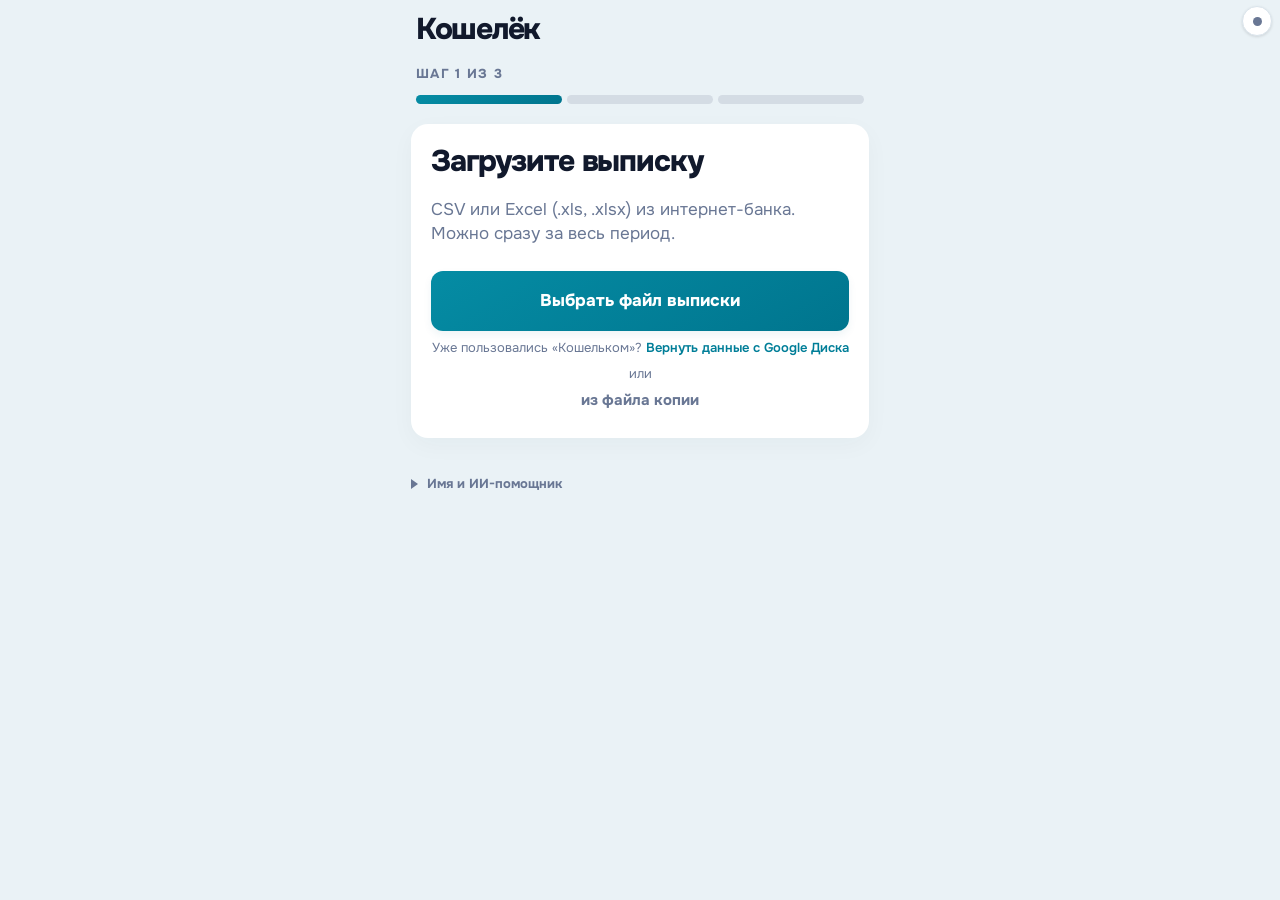
==== commit 835a9726: "П15.10: политика ред. 5 (восстановление из копии, галочки удаления), сумма дня только при 2+ операци" ====
--- a/koshelek/index.html
+++ b/koshelek/index.html
@@ -1,12 +1,12 @@
 <!doctype html><html lang="ru"><head><meta charset="utf-8"><meta name=viewport content="width=device-width,initial-scale=1,viewport-fit=cover"><style>:root{color-scheme:light;box-sizing:border-box;}html{scroll-padding-top:env(safe-area-inset-top,0px)}body{margin:0;padding:0;font:14px -apple-system,BlinkMacSystemFont,sans-serif;background:#fff;color:#000}img{max-width:100%}[hidden]:not([hidden=until-found i]){display:none!important}</style>
 <title>Кошелёк</title>
-<meta name="theme-color" content="#0d5c6e">
+<meta name="theme-color" content="#007e98" media="(prefers-color-scheme: light)"><meta name="theme-color" content="#0d5c6e" media="(prefers-color-scheme: dark)">
 <meta name="mobile-web-app-capable" content="yes"><meta name="apple-mobile-web-app-capable" content="yes">
 <meta name="apple-mobile-web-app-title" content="Кошелёк">
 <link rel="manifest" href="manifest.webmanifest">
 <link rel="icon" href="icon-192.png?v=1"><link rel="apple-touch-icon" href="icon-192.png?v=1">
 </head><body>
-<script>window.KW_INDEX_BUILD="П15.9 · 12.11.2026";</script><script src="config.js"></script><script src="platform.js"></script>
+<script>window.KW_INDEX_BUILD="П15.10 · 13.11.2026";</script><script src="config.js"></script><script src="platform.js"></script>
 
 <link rel="preconnect" href="https://fonts.googleapis.com">
 <link rel="stylesheet" href="https://fonts.googleapis.com/css2?family=Onest:wght@400;500;600;700&display=swap">
@@ -285,6 +285,7 @@
 @media (max-width: 719px) { #hdrMonth { justify-content: flex-end; } #hdrMonth #fcSub { display: none; } #hdrMonth .mnav-b { width: 30px; } #hdrMonth .mnav h2 { font-size: var(--fs-m); } .head #updated { font-size: var(--fs-s); } }
 .mnav-b { font: inherit; font-size: 1.5rem; font-weight: 700; line-height: 1; width: 40px; height: 40px; border-radius: 999px; border: 0; background: var(--accent-soft); color: var(--accent); cursor: pointer; position: relative; }
 .mnav-b::after { content: ""; position: absolute; inset: -5px -3px; }
+@media (max-width: 719px) { #hdrMonth .mnav-b::after { inset: -5px -7px; } }
 .mnav-b:hover { background: var(--accent); color: var(--accent-ink); }
 .mnav-b:disabled { color: var(--muted); opacity: .35; cursor: default; background: transparent; }
 .takeaway { margin: 0; font-size: var(--fs-m); line-height: 1.5; text-wrap: pretty; }
@@ -7786,11 +7787,12 @@
   const parts = []; if (posC >= 0.005) parts.push(`потрачено ${eur(posC)} €`); if (negC >= 0.005) parts.push(`вернулось ${eur(negC)} €`); if (got >= 0.005) parts.push(`поступило ${eur(got)} €`);
   const sumTxt = t === "Доход" ? ` · поступило ${eur(got)} €` : t === "Возврат" ? ` · вернулось ${eur(back)} €` : parts.length ? " · " + parts.join(" · ") : t !== "Перемещение" ? " · потрачено 0,00 €" : "";
   // по дням: заголовок дня с итогом (по всем операциям дня, а не только показанным)
+  const dayCnt = new Map(); for (const o of ops) dayCnt.set(o.d, (dayCnt.get(o.d) || 0) + 1);   // П15.10: сумма дня — только если операций больше одной
   const dayTot = new Map(); for (const o of ops) dayTot.set(o.d, (dayTot.get(o.d) || 0) + (t === "Доход" ? (o.t === "Доход" ? fin(o.a) : 0) : t === "Возврат" ? (isRefund(o) ? fin(o.a) : 0) : -costOf(o) + (o.t === "Доход" ? fin(o.a) : 0)));   // итог дня со знаком, как в строках: траты −, возвраты и доход +
   let lastD = "", html = "";
   if (incV) html = "";
   else for (const o of shown) {
-    if (o.d !== lastD) { lastD = o.d; const v = dayTot.get(o.d) || 0; html += `<div class="op-day"><span>${dayTitle(o.d)}</span>${Math.abs(v) >= 0.005 ? `<span class="num">${v > 0 ? "+" : "−"}${eur(Math.abs(v))}</span>` : ""}</div>`; }
+    if (o.d !== lastD) { lastD = o.d; const v = dayTot.get(o.d) || 0; html += `<div class="op-day"><span>${dayTitle(o.d)}</span>${Math.abs(v) >= 0.005 && dayCnt.get(o.d) > 1 ? `<span class="num">${v > 0 ? "+" : "−"}${eur(Math.abs(v))}</span>` : ""}</div>`; }
     html += opRow(o, t === "auto");
   }
   $("opsList").hidden = incV && ops.length > 0;
